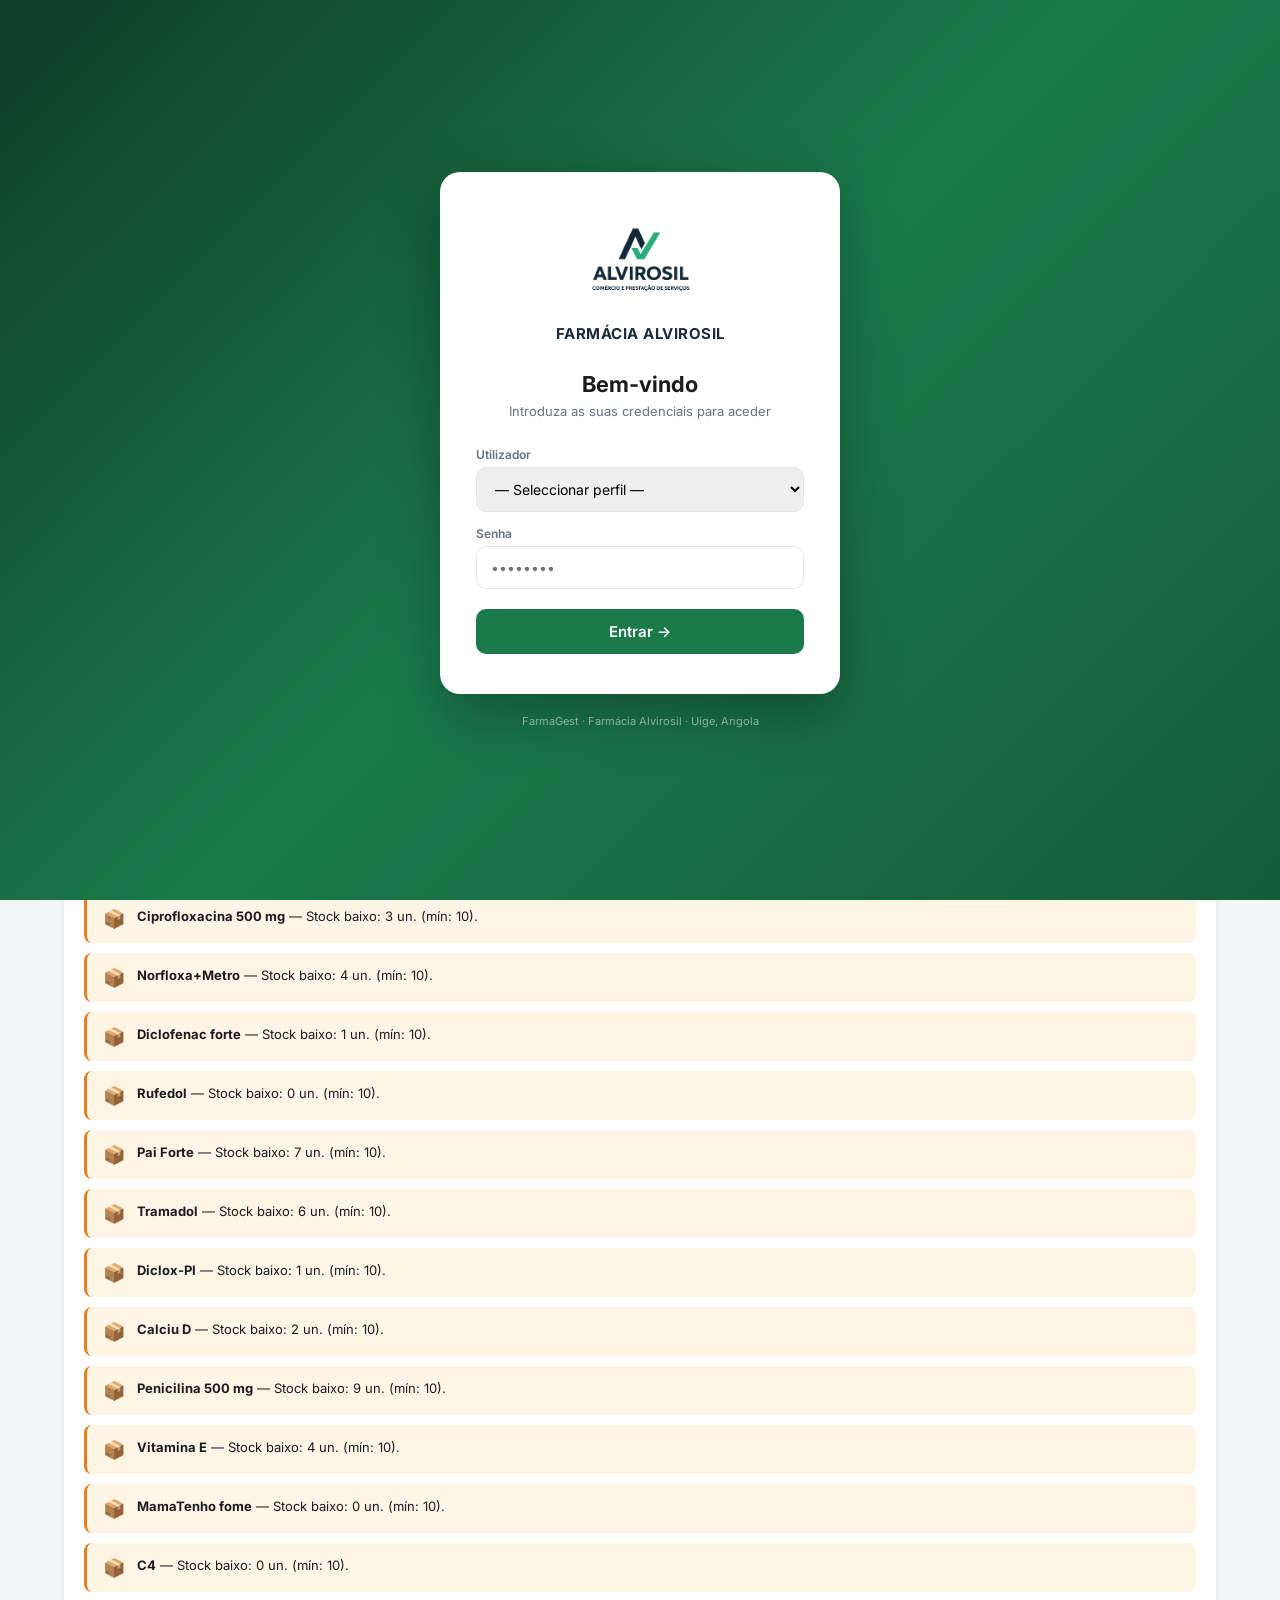
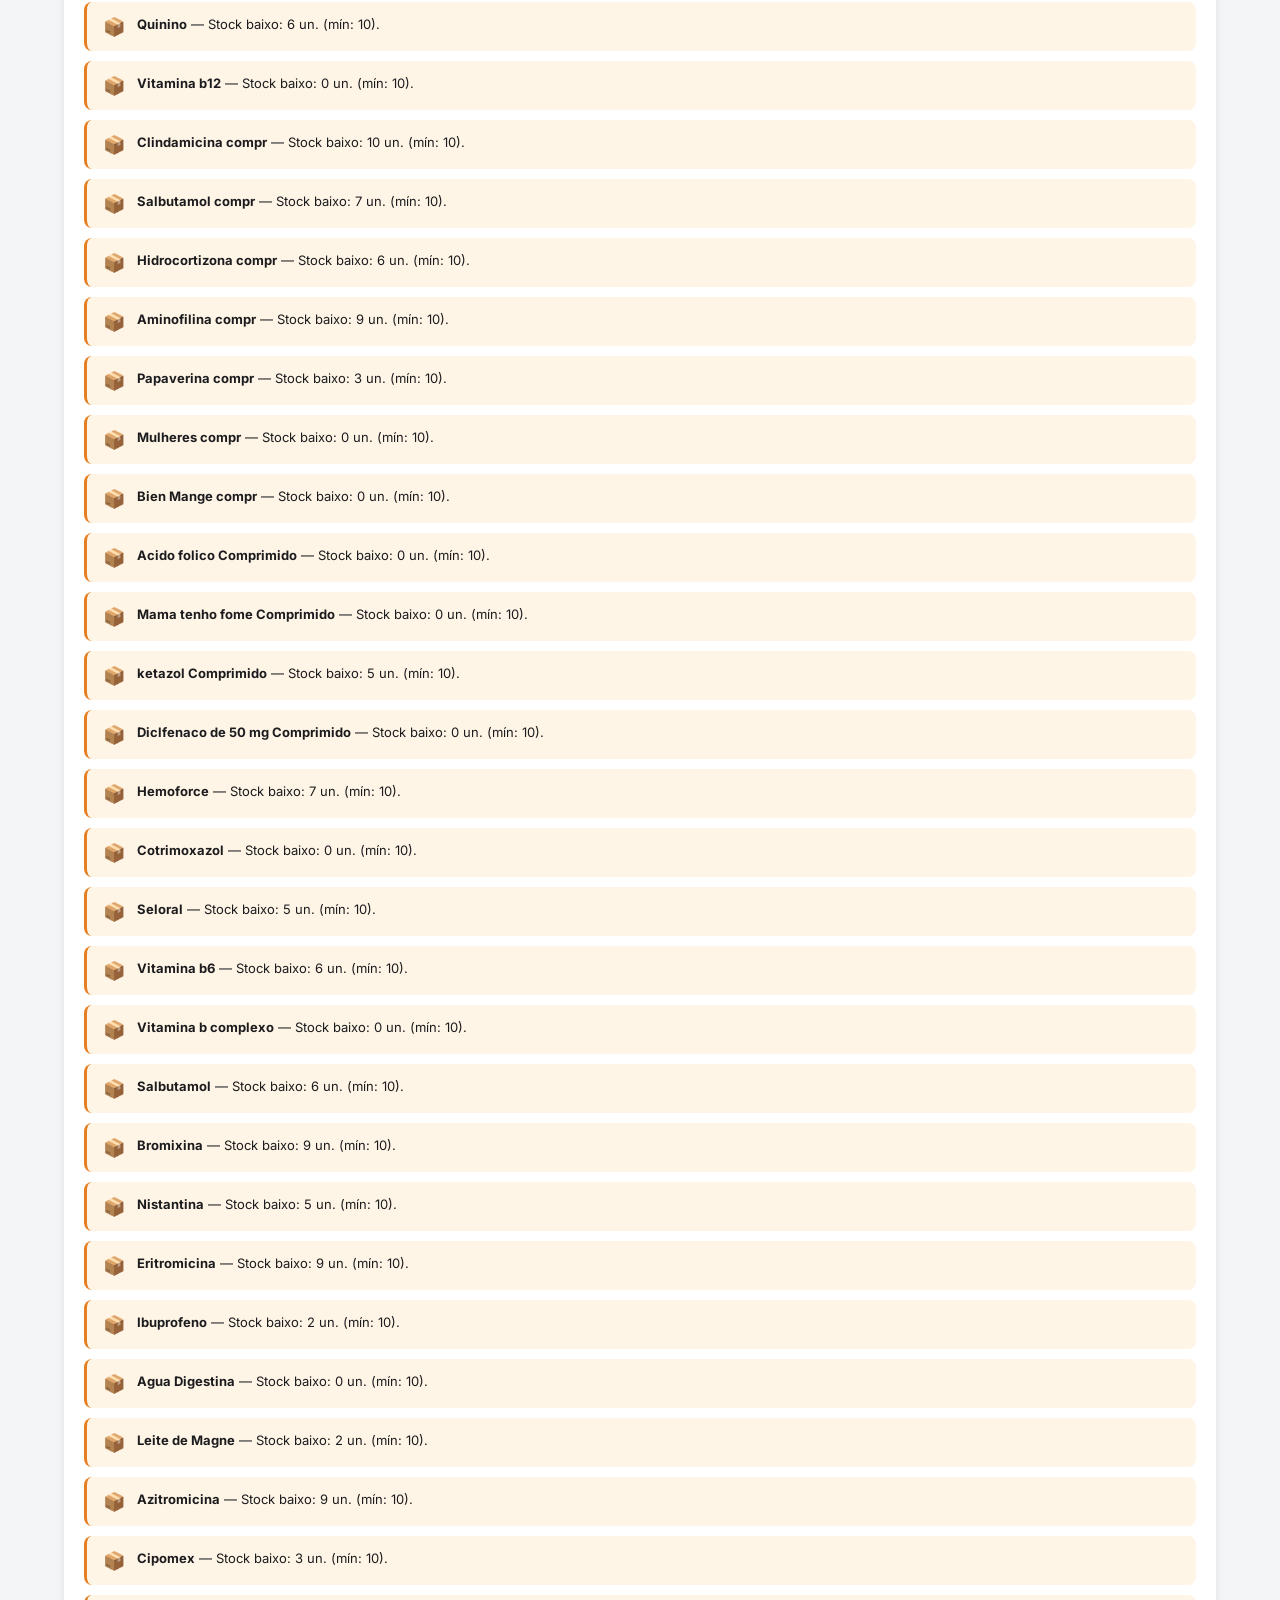
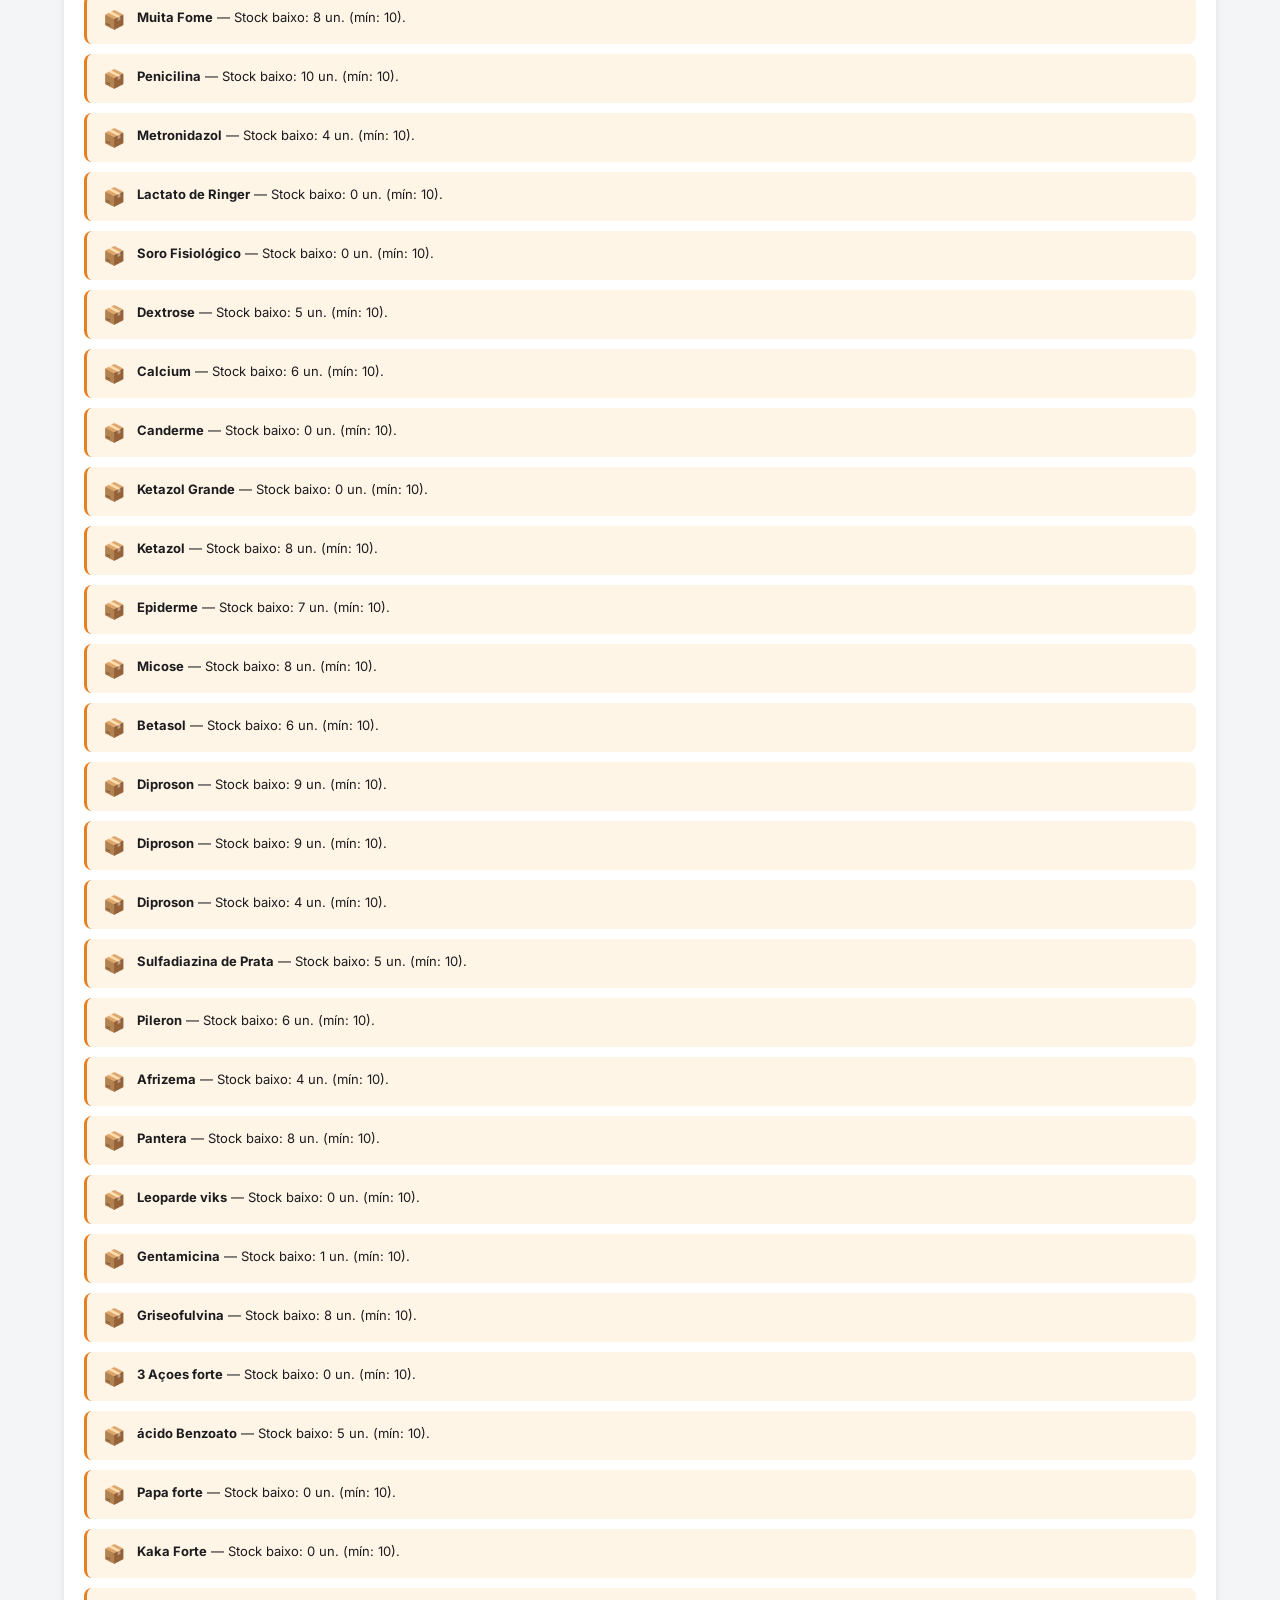
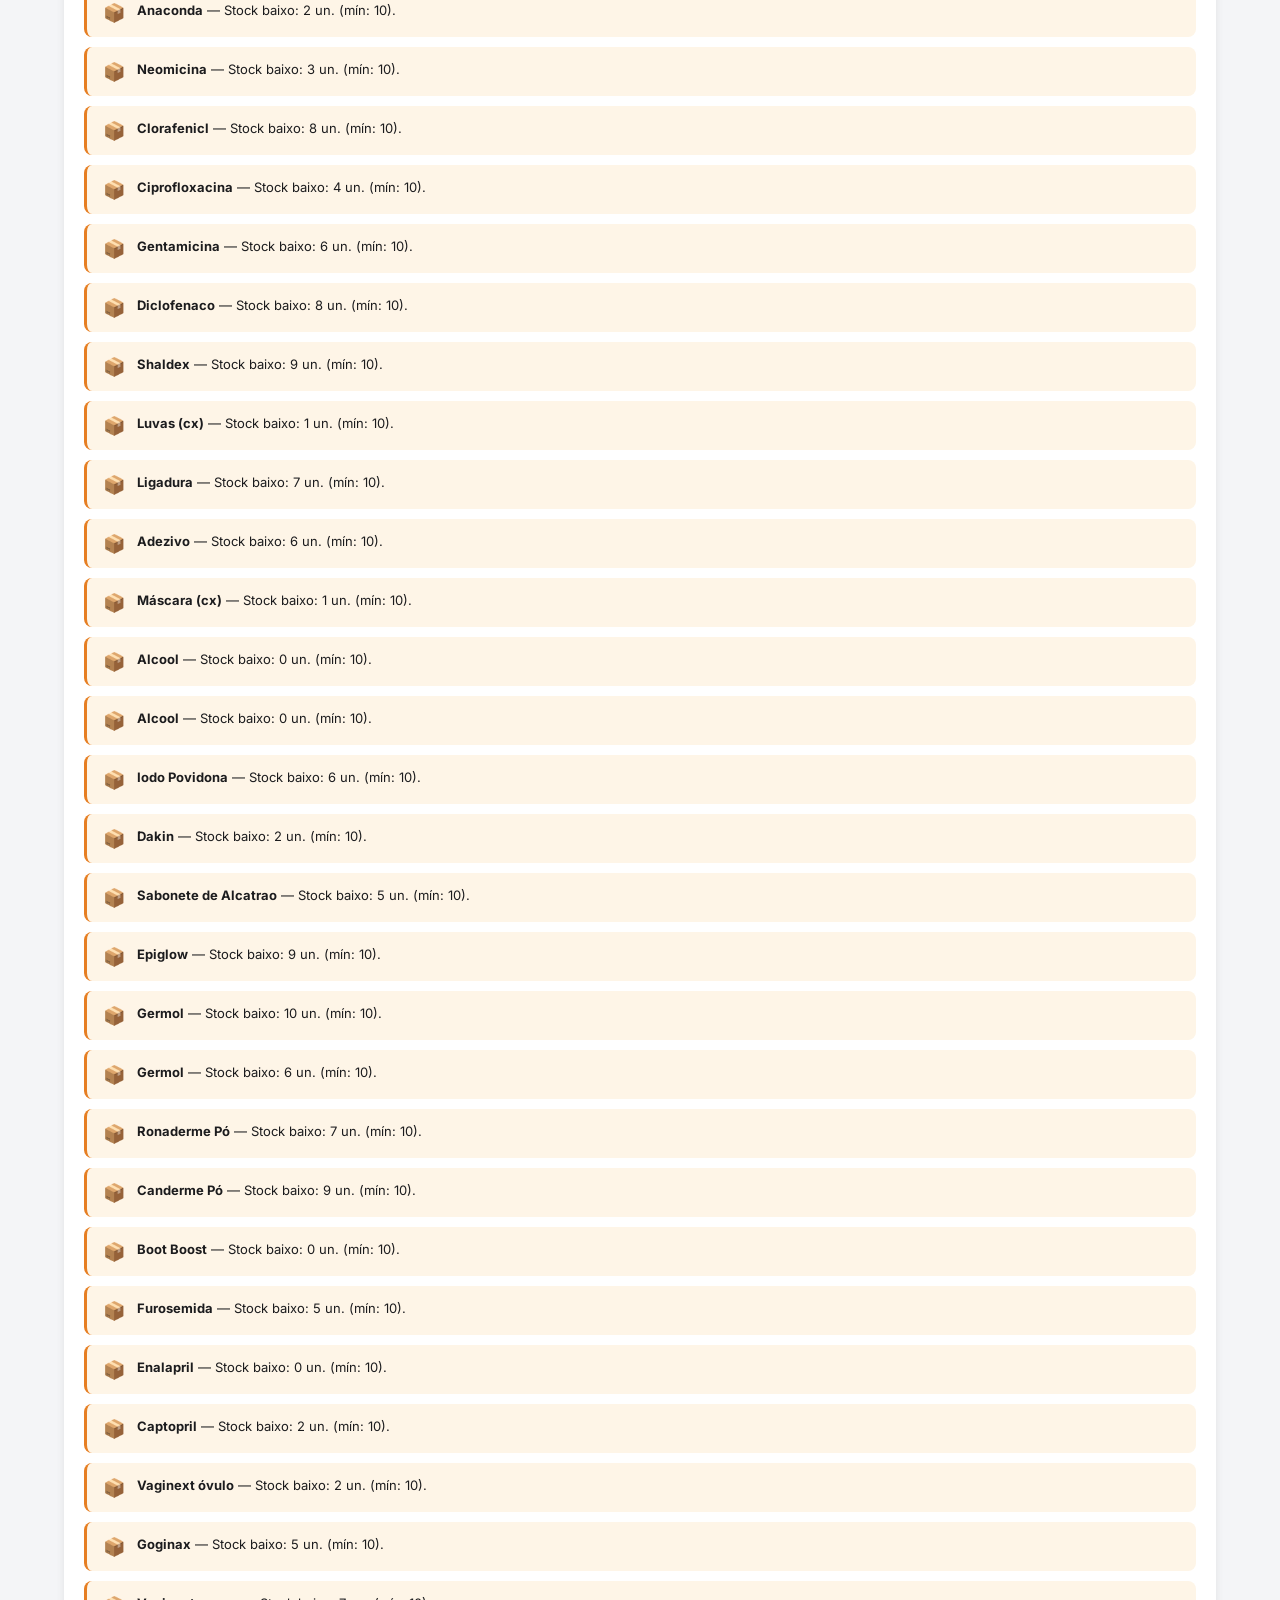
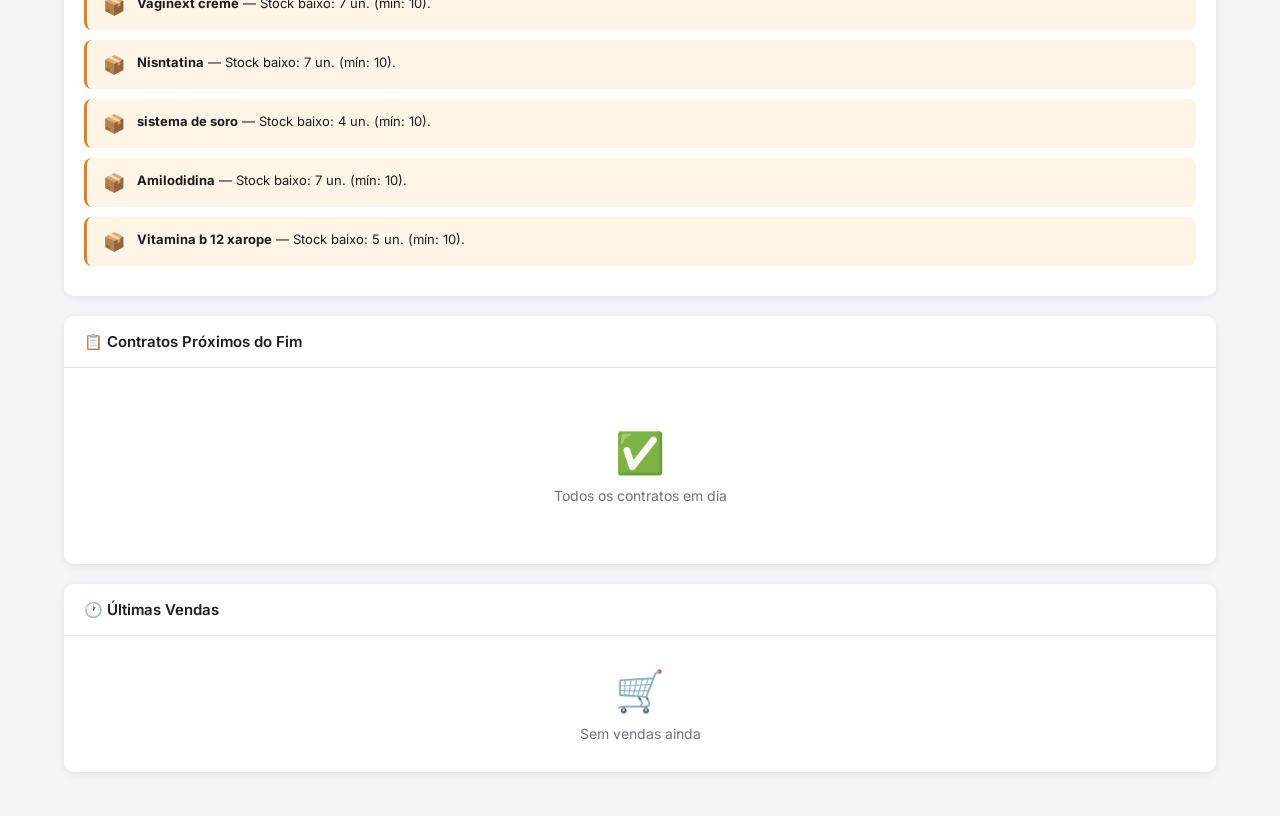
==== index.html @ b582afd2 "Rename index-38.html to index.html" ====
<!DOCTYPE html>
<html lang="pt">
<head>
<meta charset="UTF-8">
<meta name="viewport" content="width=device-width, initial-scale=1.0">
<script src="https://cdn.jsdelivr.net/npm/lucide@latest/dist/umd/lucide.min.js"></script>
<title>FarmaGest · Farmácia Alvirosil (Pré-carregado)</title>

<!-- PWA -->
<link rel="manifest" href="manifest.json">
<link rel="icon" href="icon-192.png">
<link rel="apple-touch-icon" href="icon-192.png">
<link rel="apple-touch-icon" sizes="192x192" href="icon-192.png">
<link rel="icon" href="[data-uri]" sizes="32x32" type="image/png">
<link rel="icon" href="icon-192.png" sizes="192x192" type="image/png">
<meta name="theme-color" content="#1A7A4A">
<meta name="mobile-web-app-capable" content="yes">
<meta name="apple-mobile-web-app-capable" content="yes">
<meta name="apple-mobile-web-app-status-bar-style" content="black-translucent">
<meta name="apple-mobile-web-app-title" content="FarmaGest">
<meta name="application-name" content="FarmaGest">
<meta name="description" content="Sistema de Gestão para Farmácia Alvirosil">
<style>
  @import url('https://fonts.googleapis.com/css2?family=Inter:wght@300;400;500;600;700&family=DM+Mono:wght@400;500&display=swap');
  :root {
    --verde: #1A7A4A; --verde-claro: #2EA86A; --verde-pale: #E8F5EE;
    --azul: #1B4F8A; --azul-pale: #E8F0FB;
    --vermelho: #C0392B; --vermelho-pale: #FDF0EE;
    --amarelo: #E67E22; --amarelo-pale: #FEF5E7;
    --cinza-escuro: #1C1C1E; --cinza: #6B7280; --cinza-claro: #F4F5F7;
    --branco: #FFFFFF; --borda: #E5E7EB;
    --sombra: 0 2px 8px rgba(0,0,0,0.08); --sombra-lg: 0 8px 24px rgba(0,0,0,0.12);
    --radius: 10px; --font: 'Inter', sans-serif; --mono: 'DM Mono', monospace;
  }
  * { box-sizing: border-box; margin: 0; padding: 0; }
  body { font-family: var(--font); background: var(--cinza-claro); color: var(--cinza-escuro); min-height: 100vh; display: flex; flex-direction: column; }

  /* LOGIN */
  #tela-login {
    position: fixed; inset: 0; background: linear-gradient(135deg, #0f3d26 0%, #1A7A4A 50%, #145c38 100%);
    display: flex; align-items: center; justify-content: center; z-index: 9999; flex-direction: column;
  }
  #tela-login.oculto { display: none; }
  .login-card {
    background: white; border-radius: 20px; padding: 40px 36px; width: 100%; max-width: 400px;
    box-shadow: 0 20px 60px rgba(0,0,0,0.3); text-align: center;
  }
  .login-logo { width: 160px; margin: 0 auto 8px; }
  .login-farmacia { font-size: 15px; font-weight: 700; color: #1C2B3A; letter-spacing: 0.5px; margin-bottom: 28px; }
  .login-titulo { font-size: 22px; font-weight: 700; color: var(--cinza-escuro); margin-bottom: 6px; }
  .login-sub { font-size: 13px; color: var(--cinza); margin-bottom: 28px; }
  .login-form { display: flex; flex-direction: column; gap: 14px; text-align: left; }
  .login-form label { font-size: 12px; font-weight: 600; color: var(--cinza); display: block; margin-bottom: 5px; }
  .login-form input, .login-form select {
    width: 100%; padding: 12px 14px; border: 1.5px solid var(--borda); border-radius: 10px;
    font-family: var(--font); font-size: 14px; outline: none; transition: border-color 0.15s;
  }
  .login-form input:focus, .login-form select:focus { border-color: var(--verde); box-shadow: 0 0 0 3px rgba(26,122,74,0.12); }
  .btn-login {
    width: 100%; padding: 13px; background: var(--verde); color: white; border: none;
    border-radius: 10px; font-size: 15px; font-weight: 600; cursor: pointer; margin-top: 6px;
    transition: background 0.15s; font-family: var(--font);
  }
  .btn-login:hover { background: var(--verde-claro); }
  .login-erro { background: var(--vermelho-pale); color: var(--vermelho); border-radius: 8px; padding: 10px 14px; font-size: 13px; font-weight: 500; display: none; }
  .login-erro.visivel { display: block; }
  .login-footer { margin-top: 20px; font-size: 11px; color: rgba(255,255,255,0.5); text-align: center; }

  /* HEADER */
  header { background: var(--verde); color: white; padding: 0 24px; height: 60px; display: flex; align-items: center; justify-content: space-between; position: sticky; top: 0; z-index: 100; box-shadow: var(--sombra); }
  .logo { display: flex; align-items: center; gap: 10px; font-weight: 700; font-size: 16px; letter-spacing: -0.3px; }
  .logo img { height: 34px; filter: brightness(0) invert(1); }
  .header-right { display: flex; align-items: center; gap: 14px; font-size: 13px; }
  .user-badge { background: rgba(255,255,255,0.18); padding: 4px 12px; border-radius: 20px; font-size: 12px; font-weight: 600; display: flex; align-items: center; gap: 6px; }
  .offline-badge { background: rgba(255,255,255,0.15); padding: 3px 10px; border-radius: 20px; font-size: 11px; font-weight: 500; }
  .btn-logout { background: rgba(255,255,255,0.15); border: none; color: white; padding: 5px 12px; border-radius: 8px; font-size: 12px; cursor: pointer; font-family: var(--font); transition: background 0.15s; }
  .btn-logout:hover { background: rgba(255,255,255,0.3); }

  /* NAV */
  nav { background: white; border-bottom: 1px solid var(--borda); padding: 0 24px; display: flex; gap: 4px; overflow-x: auto; }
  nav button { padding: 14px 18px; border: none; background: none; font-family: var(--font); font-size: 13px; font-weight: 500; color: var(--cinza); cursor: pointer; border-bottom: 2px solid transparent; white-space: nowrap; transition: all 0.15s; }
  nav button:hover { color: var(--verde); }
  nav button.active { color: var(--verde); border-bottom-color: var(--verde); }
  nav button:disabled { opacity: 0.3; cursor: not-allowed; pointer-events: none; }

  /* MAIN */
  main { flex: 1; padding: 24px; max-width: 1200px; width: 100%; margin: 0 auto; }
  .section { display: none; }
  .section.active { display: block; }

  /* BANNER DASHBOARD */
  .dash-banner {
    background: linear-gradient(135deg, #0f3d26 0%, #1A7A4A 55%, #145c38 100%);
    border-radius: 16px; padding: 28px 32px; margin-bottom: 24px; position: relative; overflow: hidden;
    display: flex; align-items: center; justify-content: space-between; gap: 24px;
    box-shadow: var(--sombra-lg);
    animation: fadeInUp 0.5s ease-out;
  }
  @keyframes pulsarSuave { 0%, 100% { transform: scale(1); opacity: 1; } 50% { transform: scale(1.08); opacity: 0.85; } }
  .dash-banner::before {
    content: ''; position: absolute; right: -40px; top: -40px; width: 220px; height: 220px;
    background: rgba(255,255,255,0.06); border-radius: 50%;
    animation: pulsarSuave 6s ease-in-out infinite;
  }
  .dash-banner::after {
    content: ''; position: absolute; right: 60px; bottom: -60px; width: 160px; height: 160px;
    background: rgba(255,255,255,0.05); border-radius: 50%;
    animation: pulsarSuave 6s ease-in-out infinite 1.5s;
  }
  .dash-banner-texto { color: white; z-index: 1; }
  .dash-banner-saudacao { font-size: 13px; opacity: 0.85; font-weight: 500; margin-bottom: 4px; animation: fadeInUp 0.5s ease-out 0.1s backwards; }
  .dash-banner-titulo { font-size: 24px; font-weight: 700; letter-spacing: -0.3px; margin-bottom: 6px; animation: fadeInUp 0.5s ease-out 0.2s backwards; }
  .dash-banner-sub { font-size: 13px; opacity: 0.8; animation: fadeInUp 0.5s ease-out 0.3s backwards; }
  .dash-banner-data { font-size: 12px; opacity: 0.7; margin-top: 8px; animation: fadeInUp 0.5s ease-out 0.4s backwards; }
  .dash-banner-logo { z-index: 1; flex-shrink: 0; animation: fadeInUp 0.5s ease-out 0.25s backwards; }
  .dash-banner-logo img { height: 64px; filter: brightness(0) invert(1); opacity: 0.95; }
  @media (max-width: 600px) {
    .dash-banner { flex-direction: column; align-items: flex-start; text-align: left; padding: 22px; }
    .dash-banner-logo img { height: 48px; }
  }

  /* CARDS */
  .cards-grid { display: grid; grid-template-columns: repeat(auto-fit, minmax(200px, 1fr)); gap: 16px; margin-bottom: 24px; }
  .card { background: white; border-radius: var(--radius); padding: 20px; box-shadow: var(--sombra); border-left: 4px solid transparent; }
  .card.verde { border-left-color: var(--verde); } .card.azul { border-left-color: var(--azul); }
  .card.vermelho { border-left-color: var(--vermelho); } .card.amarelo { border-left-color: var(--amarelo); }
  .card-label { font-size: 11px; font-weight: 600; color: var(--cinza); text-transform: uppercase; letter-spacing: 0.5px; margin-bottom: 6px; }
  .card-valor { font-size: 28px; font-weight: 700; font-family: var(--mono); color: var(--cinza-escuro); }
  .card-sub { font-size: 12px; color: var(--cinza); margin-top: 4px; }

  /* PAINEL */
  .painel { background: white; border-radius: var(--radius); box-shadow: var(--sombra); overflow: hidden; margin-bottom: 20px; }
  .painel-header { padding: 16px 20px; border-bottom: 1px solid var(--borda); display: flex; align-items: center; justify-content: space-between; }
  .painel-titulo { font-weight: 600; font-size: 15px; color: var(--cinza-escuro); }
  .painel-body { padding: 20px; }

  /* BANNERS DINÂMICOS */
  .banner { background: linear-gradient(135deg, var(--banner-cor-1) 0%, var(--banner-cor-2) 100%); color: white; border-radius: var(--radius); padding: 20px 24px; margin-bottom: 16px; display: flex; align-items: center; gap: 16px; box-shadow: 0 4px 12px rgba(0,0,0,0.15); animation: slideIn 0.4s ease-out; }
  @keyframes slideIn { from { opacity: 0; transform: translateY(-10px); } to { opacity: 1; transform: translateY(0); } }
  .banner-icon { font-size: 28px; min-width: 40px; text-align: center; }
  .banner-conteudo { flex: 1; }
  .banner-titulo { font-weight: 700; font-size: 15px; margin-bottom: 4px; }
  .banner-texto { font-size: 13px; opacity: 0.95; }
  .banner-fechar { background: rgba(255,255,255,0.2); border: none; color: white; width: 32px; height: 32px; border-radius: 6px; cursor: pointer; font-size: 18px; display: flex; align-items: center; justify-content: center; }
  .banner-fechar:hover { background: rgba(255,255,255,0.3); }
  .banner-verde { --banner-cor-1: #1A7A4A; --banner-cor-2: #2EA86A; }
  .banner-azul { --banner-cor-1: #0D47A1; --banner-cor-2: #1B5FA0; }
  .banner-vermelho { --banner-cor-1: #C0392B; --banner-cor-2: #E74C3C; }
  .banner-rosa { --banner-cor-1: #EC4899; --banner-cor-2: #F472B6; }
  .banner-ouro { --banner-cor-1: #F39C12; --banner-cor-2: #F1C40F; }
  .banner-roxo { --banner-cor-1: #7C3AED; --banner-cor-2: #A855F7; }

  /* TABELA */
  table { width: 100%; border-collapse: collapse; }
  th { text-align: left; font-size: 11px; font-weight: 600; color: var(--cinza); text-transform: uppercase; letter-spacing: 0.5px; padding: 10px 12px; border-bottom: 1px solid var(--borda); background: var(--cinza-claro); }
  td { padding: 12px; border-bottom: 1px solid var(--borda); font-size: 13px; vertical-align: middle; }
  tr:last-child td { border-bottom: none; }
  tr:hover td { background: var(--cinza-claro); }

  .badge { display: inline-block; padding: 3px 8px; border-radius: 20px; font-size: 11px; font-weight: 600; }
  .badge-ok { background: var(--verde-pale); color: var(--verde); }
  .badge-aviso { background: var(--amarelo-pale); color: var(--amarelo); }
  .badge-critico { background: var(--vermelho-pale); color: var(--vermelho); }

  /* BOTÕES */
  .btn { padding: 8px 16px; border-radius: 8px; border: none; font-family: var(--font); font-size: 13px; font-weight: 500; cursor: pointer; transition: all 0.15s; display: inline-flex; align-items: center; gap: 6px; }
  .btn-primary { background: var(--verde); color: white; } .btn-primary:hover { background: var(--verde-claro); }
  .btn-outline { background: white; color: var(--verde); border: 1px solid var(--verde); } .btn-outline:hover { background: var(--verde-pale); }
  .btn-danger { background: var(--vermelho); color: white; } .btn-danger:hover { background: #a93226; }
  .btn-success { background: #1A7A4A; color: white; } .btn-success:hover { background: #2EA86A; }
  .btn-warning { background: #E67E22; color: white; } .btn-warning:hover { background: #F39C12; }
  .btn-sm { padding: 4px 10px; font-size: 12px; }

  /* FORMS */
  .form-grid { display: grid; grid-template-columns: repeat(auto-fit, minmax(200px, 1fr)); gap: 14px; margin-bottom: 16px; }
  .form-group { display: flex; flex-direction: column; gap: 5px; }
  .form-group label { font-size: 12px; font-weight: 600; color: var(--cinza); }
  .form-group input, .form-group select { padding: 9px 12px; border: 1px solid var(--borda); border-radius: 8px; font-family: var(--font); font-size: 13px; color: var(--cinza-escuro); outline: none; transition: border-color 0.15s; }
  .form-group input:focus, .form-group select:focus { border-color: var(--verde); box-shadow: 0 0 0 3px rgba(26,122,74,0.1); }

  /* PDV */
  .pdv-layout { display: grid; grid-template-columns: minmax(0, 1fr) minmax(320px, 380px); gap: 20px; }
  .pdv-produtos { background: white; border-radius: var(--radius); box-shadow: var(--sombra); overflow: hidden; }
  .pdv-search { padding: 16px; border-bottom: 1px solid var(--borda); }
  .pdv-search input { width: 100%; padding: 10px 14px; border: 1px solid var(--borda); border-radius: 8px; font-family: var(--font); font-size: 14px; outline: none; }
  .pdv-search input:focus { border-color: var(--verde); }
  .pdv-lista { padding: 12px; max-height: 400px; overflow-y: auto; display: grid; grid-template-columns: repeat(auto-fill, minmax(150px, 1fr)); gap: 10px; }
  .pdv-item { border: 1px solid var(--borda); border-radius: 8px; padding: 12px; cursor: pointer; transition: all 0.15s; text-align: center; }
  .pdv-item:hover { border-color: var(--verde); background: var(--verde-pale); }
  .pdv-item-nome { font-size: 13px; font-weight: 500; margin-bottom: 4px; }
  .pdv-item-preco { font-size: 15px; font-weight: 700; color: var(--verde); font-family: var(--mono); }
  .pdv-item-stock { font-size: 11px; color: var(--cinza); }
  .pdv-caixa { background: white; border-radius: var(--radius); box-shadow: var(--sombra); display: flex; flex-direction: column; height: fit-content; position: sticky; top: 84px; }
  .pdv-caixa-header { padding: 16px; background: var(--verde); color: white; border-radius: var(--radius) var(--radius) 0 0; font-weight: 600; }
  .pdv-carrinho { padding: 12px; min-height: 200px; max-height: 280px; overflow-y: auto; }
  .cart-item { display: flex; align-items: center; justify-content: space-between; padding: 8px 0; border-bottom: 1px solid var(--borda); font-size: 13px; }
  .cart-item:last-child { border-bottom: none; }
  .cart-item-nome { flex: 1; }
  .cart-item-qty { display: flex; align-items: center; gap: 6px; margin: 0 8px; }
  .qty-btn { width: 22px; height: 22px; border-radius: 50%; border: 1px solid var(--borda); background: white; cursor: pointer; font-size: 14px; display: flex; align-items: center; justify-content: center; }
  .cart-item-total { font-weight: 600; font-family: var(--mono); color: var(--verde); }
  .pdv-total { padding: 16px; border-top: 2px solid var(--borda); }
  .total-linha { display: flex; justify-content: space-between; font-size: 13px; margin-bottom: 6px; color: var(--cinza); }
  .total-principal { display: flex; justify-content: space-between; font-size: 20px; font-weight: 700; color: var(--cinza-escuro); margin-top: 10px; padding-top: 10px; border-top: 1px solid var(--borda); font-family: var(--mono); }
  .pdv-acoes { padding: 12px 16px 16px; display: flex; flex-direction: column; gap: 8px; }

  /* ALERTAS */
  .alerta { display: flex; align-items: flex-start; gap: 12px; padding: 14px 16px; border-radius: 8px; margin-bottom: 10px; font-size: 13px; }
  .alerta-vermelho { background: var(--vermelho-pale); border-left: 3px solid var(--vermelho); }
  .alerta-amarelo { background: var(--amarelo-pale); border-left: 3px solid var(--amarelo); }
  .alerta-verde { background: var(--verde-pale); border-left: 3px solid var(--verde); }
  .alerta-icon { font-size: 18px; flex-shrink: 0; }

  /* RELATÓRIOS */
  .relatorio-grid { display: grid; grid-template-columns: 1fr 1fr; gap: 20px; }
  .grafico-bar { display: flex; flex-direction: column; gap: 10px; padding: 12px 0; }
  .bar-item { display: flex; align-items: center; gap: 10px; }
  .bar-label { font-size: 12px; color: var(--cinza); width: 120px; text-align: right; flex-shrink: 0; }
  .bar-track { flex: 1; background: var(--cinza-claro); border-radius: 4px; height: 22px; overflow: hidden; }
  .bar-fill { height: 100%; background: var(--verde); border-radius: 4px; transition: width 0.5s; display: flex; align-items: center; padding-left: 8px; }
  .bar-val { font-size: 11px; font-weight: 600; color: white; font-family: var(--mono); }

  /* MODAL */
  .modal-overlay { display: none; position: fixed; inset: 0; background: rgba(0,0,0,0.5); z-index: 200; align-items: center; justify-content: center; padding: 20px; }
  .modal-overlay.open { display: flex; }
  .modal { background: white; border-radius: 14px; width: 100%; max-width: 520px; box-shadow: var(--sombra-lg); }
  .modal-header { padding: 20px 24px 16px; border-bottom: 1px solid var(--borda); display: flex; align-items: center; justify-content: space-between; }
  .modal-titulo { font-weight: 700; font-size: 16px; }
  .modal-close { border: none; background: none; font-size: 20px; cursor: pointer; color: var(--cinza); }
  .modal-body { padding: 20px 24px; }
  .modal-footer { padding: 16px 24px; border-top: 1px solid var(--borda); display: flex; gap: 10px; justify-content: flex-end; }
  .vazio { text-align: center; padding: 40px; color: var(--cinza); font-size: 14px; }
  .vazio-icon { font-size: 40px; margin-bottom: 10px; }

  /* RECIBO */
  .recibo { font-family: var(--mono); font-size: 13px; background: var(--cinza-claro); border-radius: 8px; padding: 16px; white-space: pre-line; line-height: 1.8; }
  .section-titulo { font-size: 20px; font-weight: 700; margin-bottom: 20px; color: var(--cinza-escuro); }
  .search-bar { width: 100%; padding: 10px 14px; border: 1px solid var(--borda); border-radius: 8px; font-family: var(--font); font-size: 14px; outline: none; margin-bottom: 16px; }
  .search-bar:focus { border-color: var(--verde); }

  /* CONFIGURAÇÕES UTILIZADORES */
  .user-card { background: white; border-radius: var(--radius); padding: 18px 20px; box-shadow: var(--sombra); display: flex; align-items: center; justify-content: space-between; margin-bottom: 12px; }
  .user-card-info { display: flex; align-items: center; gap: 14px; }
  .user-avatar { width: 42px; height: 42px; border-radius: 50%; display: flex; align-items: center; justify-content: center; font-size: 18px; font-weight: 700; color: white; }
  .ua-gerente { background: #1A7A4A; }
  .ua-farmaceutico { background: #1B4F8A; }
  .ua-caixa { background: #E67E22; }
  .user-card-nome { font-weight: 600; font-size: 14px; }
  .user-card-role { font-size: 12px; color: var(--cinza); margin-top: 2px; }
  .acesso-bloqueado { background: var(--vermelho-pale); border: 1px solid var(--vermelho); border-radius: 12px; padding: 40px; text-align: center; color: var(--vermelho); }

  @media (max-width: 768px) {
    main { padding: 16px; }
    .pdv-layout { grid-template-columns: 1fr; }
    .relatorio-grid { grid-template-columns: 1fr; }
    .cards-grid { grid-template-columns: repeat(2, 1fr); }
    .header-right { gap: 8px; }
  }

  /* ============ MODERNIZAÇÃO UI/UX ============ */

  /* Animação de transição entre secções/abas (efeito SPA) */
  @keyframes fadeInUp { from { opacity: 0; transform: translateY(10px); } to { opacity: 1; transform: translateY(0); } }
  .section.active { animation: fadeInUp 0.28s ease-out; }
  .aba-pessoas[style*="block"] { animation: fadeInUp 0.28s ease-out; }

  /* Inputs e estados — design premium */
  .form-group input, .form-group select, .form-group textarea,
  .login-form input, .login-form select, .pdv-search input, .search-bar {
    border-radius: 10px;
  }
  .form-group input:focus, .form-group select:focus, .form-group textarea:focus,
  .login-form input:focus, .login-form select:focus, .pdv-search input:focus, .search-bar:focus {
    border-color: var(--verde);
    box-shadow: 0 0 0 4px var(--verde-pale);
  }

  /* Scrollbars discretas para listas compridas */
  .pdv-lista::-webkit-scrollbar, .pdv-carrinho::-webkit-scrollbar, .modal-body::-webkit-scrollbar,
  [id^="lista-"]::-webkit-scrollbar, #pedidos-list-container::-webkit-scrollbar { width: 6px; height: 6px; }
  .pdv-lista::-webkit-scrollbar-thumb, .pdv-carrinho::-webkit-scrollbar-thumb, .modal-body::-webkit-scrollbar-thumb,
  [id^="lista-"]::-webkit-scrollbar-thumb, #pedidos-list-container::-webkit-scrollbar-thumb { background: var(--cinza-claro); border-radius: 10px; }
  .pdv-lista::-webkit-scrollbar-thumb:hover, .pdv-carrinho::-webkit-scrollbar-thumb:hover, .modal-body::-webkit-scrollbar-thumb:hover,
  [id^="lista-"]::-webkit-scrollbar-thumb:hover, #pedidos-list-container::-webkit-scrollbar-thumb:hover { background: var(--verde-claro); }
  .pdv-lista, .pdv-carrinho, .modal-body, [id^="lista-"], #pedidos-list-container { scrollbar-width: thin; }

  /* Mini-gráfico de barra (usado nas Comissões) */
  .bar-trilho { background: var(--verde-pale); border-radius: 6px; height: 8px; overflow: hidden; }

  /* PDV e Dashboard fluidos em monitores largos/tablets */
  @media (min-width: 1400px) {
    main { max-width: 1480px; }
    .pdv-layout { grid-template-columns: minmax(0, 1fr) minmax(360px, 460px); }
  }

  /* ============ MODO ESCURO ============ */
  body.dark-mode {
    --verde: #2EA86A; --verde-claro: #3dba7a; --verde-pale: #0d2b1a;
    --azul: #4d8fd1; --azul-pale: #0d1e33;
    --vermelho: #e05c4f; --vermelho-pale: #2a1210;
    --amarelo: #f0a040; --amarelo-pale: #2a1e0a;
    --cinza-escuro: #e8e8ea; --cinza: #9ca3af; --cinza-claro: #1c1c22;
    --branco: #111113; --borda: #2d2d35; --sombra: 0 2px 8px rgba(0,0,0,0.4);
    --sombra-lg: 0 8px 24px rgba(0,0,0,0.5);
    background: #0f0f12;
    color: #e8e8ea;
  }
  body.dark-mode nav { background: #18181f; border-bottom-color: #2d2d35; }
  body.dark-mode nav button { color: #9ca3af; }
  body.dark-mode nav button.active { color: #2EA86A; border-bottom-color: #2EA86A; }
  body.dark-mode .card,
  body.dark-mode .painel,
  body.dark-mode .user-card,
  body.dark-mode .modal { background: #18181f; }
  body.dark-mode th { background: #111115; color: #9ca3af; }
  body.dark-mode td { color: #e8e8ea; }
  body.dark-mode tr:hover td { background: #1c1c26; }
  body.dark-mode .form-group input,
  body.dark-mode .form-group select,
  body.dark-mode .form-group textarea,
  body.dark-mode .login-form input,
  body.dark-mode .login-form select,
  body.dark-mode .pdv-search input,
  body.dark-mode .search-bar,
  body.dark-mode input[type="date"],
  body.dark-mode input[type="time"],
  body.dark-mode input[type="text"],
  body.dark-mode input[type="number"],
  body.dark-mode input[type="email"],
  body.dark-mode input[type="password"],
  body.dark-mode select,
  body.dark-mode textarea { background: #111115; border-color: #2d2d35; color: #e8e8ea; }
  body.dark-mode .btn-outline { background: #18181f; color: var(--verde); border-color: var(--verde); }
  body.dark-mode .btn-outline:hover { background: var(--verde-pale); }
  body.dark-mode .pdv-item { border-color: #2d2d35; }
  body.dark-mode .pdv-item:hover { background: var(--verde-pale); border-color: var(--verde); }
  body.dark-mode .modal-overlay { background: rgba(0,0,0,0.75); }
  body.dark-mode .login-card { background: #18181f; }
  body.dark-mode .login-titulo { color: #e8e8ea; }
  body.dark-mode .dash-banner { box-shadow: 0 8px 24px rgba(0,0,0,0.4); }
  body.dark-mode .alerta-vermelho { background: #2a1210; border-left-color: var(--vermelho); }
  body.dark-mode .alerta-amarelo { background: #2a1e0a; border-left-color: var(--amarelo); }
  body.dark-mode .alerta-verde { background: #0d2b1a; border-left-color: var(--verde); }
  body.dark-mode .recibo { background: #111115; }
  body.dark-mode .pdv-caixa { background: #18181f; }
  body.dark-mode .pdv-produtos { background: #18181f; }
  body.dark-mode header { background: #0a2919; }

  .btn-dark-mode {
    background: rgba(255,255,255,0.15); border: none; color: white;
    padding: 5px 10px; border-radius: 8px; font-size: 14px;
    cursor: pointer; transition: background 0.15s; line-height: 1;
  }
  .btn-dark-mode:hover { background: rgba(255,255,255,0.3); }
</style>
</head>
<body>

<!-- TELA DE LOGIN -->
<div id="tela-login">
  <div class="login-card">
    <img class="login-logo" src="logo-alvirosil.png" alt="Alvirosil">
    <div class="login-farmacia">FARMÁCIA ALVIROSIL</div>
    <div class="login-titulo">Bem-vindo</div>
    <div class="login-sub">Introduza as suas credenciais para aceder</div>
    <div class="login-form">
      <div>
        <label>Utilizador</label>
        <select id="login-user">
          <option value="">— Seleccionar perfil —</option>
          <option value="gerente">👤 Gerente</option>
          <option value="gerente_admin">📋 Gerente Administrativo</option>
          <option value="farmaceutico">💊 Farmacêutico</option>
          <option value="caixa">🛒 Caixa</option>
        </select>
      </div>
      <div>
        <label>Senha</label>
        <input type="password" id="login-senha" placeholder="••••••••" onkeydown="if(event.key==='Enter')fazerLogin()">
      </div>
      <div class="login-erro" id="login-erro">Utilizador ou senha incorrectos.</div>
      <button class="btn-login" onclick="fazerLogin()">Entrar →</button>
    </div>
  </div>
  <div class="login-footer">FarmaGest · Farmácia Alvirosil · Uíge, Angola</div>
</div>

<!-- APP PRINCIPAL -->
<header>
  <div class="logo">
    <img src="logo-alvirosil.png" alt="Alvirosil">
    Farmácia Alvirosil
  </div>
  <div class="header-right">
    <span id="data-atual" style="font-size:12px;opacity:0.85"></span>
    <span id="relogio-atual" style="font-size:12px;opacity:0.85;margin-left:8px"></span>
    <span class="offline-badge" id="cloud-badge">☁️ A verificar...</span>
    <button class="btn-dark-mode" id="btn-dark-mode" onclick="toggleModoEscuro()" title="Alternar Modo Escuro">🌙</button>
    <span class="user-badge" id="user-badge">👤 —</span>
    <button class="btn-logout" onclick="fazerLogout()">Sair</button>
  </div>
</header>

<nav id="nav-principal">
  <button class="active" onclick="navegar('dashboard', this)">📊 Painel</button>
  <button id="nav-stock" onclick="navegar('stock', this)">📦 Stock</button>
  <button id="nav-validades" onclick="navegar('validades', this)">📅 Validades</button>
  <button onclick="navegar('pdv', this)">🛒 Caixa / PDV</button>
  <button onclick="navegar('vendas', this)">📋 Vendas</button>
  <button onclick="navegar('despesas', this)">💸 Despesas</button>
  <button id="nav-receber" onclick="navegar('receber', this)">💳 Contas a Receber</button>
  <button id="nav-pagar" onclick="navegar('pagar', this)">🧾 Contas a Pagar</button>
  <button id="nav-fornecedores" onclick="navegar('fornecedores', this)">🚚 Fornecedores</button>
  <button id="nav-relatorios" onclick="navegar('relatorios', this)">📈 Relatórios</button>
  <button id="nav-config" onclick="navegar('config', this)">⚙️ Configurações</button>
  <button id="nav-funcionarios" onclick="navegar('funcionarios', this)">🧑‍💼 Funcionários</button>
  <button id="nav-pessoas" onclick="navegar('pessoas', this)">👥 Gestão de Pessoas</button>
  <button onclick="document.getElementById('modal-sobre').classList.add('open')" style="margin-left:auto">ℹ️ Sobre</button>
</nav>

<main>

  <!-- DASHBOARD -->
  <section class="section active" id="sec-dashboard">
    <div class="dash-banner">
      <div class="dash-banner-texto">
        <div class="dash-banner-saudacao" id="dash-saudacao">Bem-vindo</div>
        <div class="dash-banner-titulo">Farmácia Alvirosil</div>
        <div class="dash-banner-sub">Uíge, Angola · Painel de Gestão</div>
        <div class="dash-banner-data" id="dash-data"></div>
      </div>
      <div class="dash-banner-logo"><img src="logo-alvirosil.png" alt="Alvirosil"></div>
    </div>
    <!-- ALERTA DE STOCK CRÍTICO -->
    <div class="painel" id="dash-stock-critico-card" style="display:none;border:2px solid var(--vermelho);margin-bottom:16px">
      <div class="painel-body" style="display:flex;justify-content:space-between;align-items:center;flex-wrap:wrap;gap:10px">
        <div>
          <strong style="color:var(--vermelho)">⚠️ Stock Crítico:</strong> <span id="dash-stock-critico-qtd"></span>
          <div style="font-size:12px;color:var(--cinza)" id="dash-stock-critico-lista"></div>
        </div>
        <button class="btn btn-primary btn-sm" onclick="enviarAlertaWhatsAppManual()">📲 Enviar Alerta WhatsApp</button>
      </div>
    </div>

    <!-- BANNERS DINÂMICOS -->
    <div id="banners-container" style="margin-bottom:20px"></div>
    <div class="section-titulo">Painel Geral</div>
    <div class="cards-grid">
      <div class="card verde"><div class="card-label">Produtos em Stock</div><div class="card-valor" id="stat-produtos">0</div><div class="card-sub">itens cadastrados</div></div>
      <div class="card azul"><div class="card-label">Vendas Hoje</div><div class="card-valor" id="stat-vendas-hoje">0</div><div class="card-sub" id="stat-valor-hoje">Kz 0,00</div></div>
      <div class="card amarelo"><div class="card-label">A Vencer (30 dias)</div><div class="card-valor" id="stat-vencer">0</div><div class="card-sub">produtos em risco</div></div>
      <div class="card vermelho"><div class="card-label">Stock Crítico</div><div class="card-valor" id="stat-critico">0</div><div class="card-sub">abaixo do mínimo</div></div>
    </div>
    <div class="painel"><div class="painel-header"><span class="painel-titulo">⚠️ Alertas</span></div><div class="painel-body" id="alertas-container"><div class="vazio"><div class="vazio-icon">✅</div>Sem alertas activos</div></div></div>
    
    <!-- WIDGET CONTRATOS PRÓXIMOS DO FIM -->
    <div class="painel"><div class="painel-header"><span class="painel-titulo">📋 Contratos Próximos do Fim</span></div><div class="painel-body" id="contratos-container"><div class="vazio"><div class="vazio-icon">✅</div>Todos os contratos em dia</div></div></div>
    
    <div class="painel"><div class="painel-header"><span class="painel-titulo">🕐 Últimas Vendas</span></div><div class="painel-body" style="padding:0" id="ultimas-vendas-container"><div class="vazio" style="padding:30px"><div class="vazio-icon">🛒</div>Sem vendas ainda</div></div></div>
  </section>

  <!-- STOCK -->
  <section class="section" id="sec-stock">
    <div style="display:flex;align-items:center;justify-content:space-between;margin-bottom:20px">
      <div class="section-titulo" style="margin:0">Gestão de Stock</div>
      <div style="display:flex;gap:10px">
        <button class="btn btn-outline" id="btn-pedir-produto" onclick="abrirModalPedido()" style="display:none">📦 Pedir Produto</button>
        <button class="btn btn-primary" id="btn-novo-produto" onclick="abrirModalProduto()">+ Novo Produto</button>
        <button class="btn btn-warning" id="btn-gerenciar-pedidos" onclick="abrirModalPedidos()" style="display:none">⚙️ Aprovações Pendentes</button>
      </div>
    </div>
    <div style="display:flex;gap:10px;align-items:center;margin-bottom:14px">
      <input type="text" class="search-bar" style="margin:0;flex:1" placeholder="🔍 Pesquisar produto..." oninput="filtrarStock(this.value)">
      <select id="filtro-dono-stock" style="padding:10px 12px;border-radius:9px;border:1px solid var(--borda)" onchange="filtrarDonoStock(this.value)">
        <option value="">Todos os produtos</option>
        <option value="farmacia">Só Farmácia</option>
        <option value="gestao">Só Gestão</option>
      </select>
    </div>
    <div class="painel"><div class="painel-body" style="padding:0;overflow-x:auto;"><table><thead><tr><th>Produto</th><th>Categoria</th><th>Quantidade</th><th>Mín.</th><th>Preço Compra</th><th>Preço Venda</th><th>Validade</th><th>Estado</th><th>Acções</th></tr></thead><tbody id="tabela-stock"></tbody></table></div></div>
  </section>

  <!-- VALIDADES -->
  <section class="section" id="sec-validades">
    <div class="section-titulo">Controlo de Validades</div>
    <div class="cards-grid">
      <div class="card vermelho"><div class="card-label">Vencidos</div><div class="card-valor" id="v-vencidos">0</div><div class="card-sub">retirar imediatamente</div></div>
      <div class="card amarelo"><div class="card-label">Vencem em 30 dias</div><div class="card-valor" id="v-30">0</div><div class="card-sub">atenção urgente</div></div>
      <div class="card azul"><div class="card-label">Vencem em 90 dias</div><div class="card-valor" id="v-90">0</div><div class="card-sub">monitorar</div></div>
      <div class="card verde"><div class="card-label">Stock Seguro</div><div class="card-valor" id="v-ok">0</div><div class="card-sub">dentro do prazo</div></div>
    </div>
    <div class="painel"><div class="painel-header"><span class="painel-titulo">Lista por Validade</span></div><div class="painel-body" style="padding:0;overflow-x:auto;"><table><thead><tr><th>Produto</th><th>Quantidade</th><th>Data de Validade</th><th>Dias Restantes</th><th>Estado</th></tr></thead><tbody id="tabela-validades"></tbody></table></div></div>
  </section>

  <!-- PDV -->
  <section class="section" id="sec-pdv">
    <div class="section-titulo">Caixa / Ponto de Venda</div>
    <div class="pdv-layout">
      <div class="pdv-produtos">
        <div class="pdv-search" style="display:flex;gap:8px">
          <input type="text" placeholder="🔍 Pesquisar produto..." oninput="filtrarPDV(this.value)" style="flex:1">
          <input type="text" id="pdv-barcode" placeholder="📷 Código de barras (leitor)" style="flex:1" onkeydown="if(event.key==='Enter'){pdvBarcodeEnter();}">
          <button class="btn btn-outline btn-sm" onclick="abrirScannerCamera()" title="Ler código de barras com a câmara">📷</button>
          <button class="btn btn-outline btn-sm" onclick="abrirModalDigitalizarCaderno()" title="Digitalizar página do caderno de vendas">📓 Digitalizar Caderno</button>
        </div>
        <div class="pdv-lista" id="pdv-lista"></div>
      </div>
      <div class="pdv-caixa">
        <div class="pdv-caixa-header">🛒 Carrinho de Venda</div>
        <div class="pdv-carrinho" id="pdv-carrinho"><div class="vazio"><div class="vazio-icon">🛒</div>Adiciona produtos ao carrinho</div></div>
        <div class="pdv-total">
          <div class="total-linha"><span>Subtotal</span><span id="pdv-subtotal">Kz 0,00</span></div>
          <div class="total-principal"><span>TOTAL</span><span id="pdv-total">Kz 0,00</span></div>
        </div>
        <div class="pdv-acoes">
          <div class="form-group"><label>Data da Venda</label><input type="date" id="pdv-data-venda"><div style="font-size:11px;color:var(--cinza);margin-top:2px">Só altera se estiveres a lançar uma venda atrasada de outro dia.</div></div>
          <div class="form-group"><label>Cliente (opcional)</label><input type="text" id="pdv-cliente" placeholder="Nome do cliente"></div>
          <div class="form-group"><label>NIF do Cliente (opcional)</label><input type="text" id="pdv-cliente-nif" placeholder="Ex: 5417123456 (deixe vazio p/ Consumidor Final)"></div>
          <div class="form-group"><label>Forma de Pagamento</label><select id="pdv-pagamento"><option>Dinheiro</option><option>Transferência</option><option>Multicaixa</option><option>Crédito</option></select></div>
          <button class="btn btn-primary" style="width:100%;justify-content:center;padding:12px" onclick="finalizarVenda()">✅ Finalizar Venda</button>
          <button class="btn btn-outline" style="width:100%;justify-content:center" onclick="limparCarrinho()">🗑️ Limpar</button>
        </div>
      </div>
    </div>
  </section>

  <!-- VENDAS -->
  <section class="section" id="sec-vendas">
    <div class="section-titulo">Histórico de Vendas</div>
    <div class="painel"><div class="painel-body" style="padding:0;overflow-x:auto;"><table><thead><tr><th>#</th><th>Data / Hora</th><th>Cliente</th><th>Itens</th><th>Pagamento</th><th>Total</th><th>Acção</th></tr></thead><tbody id="tabela-vendas"></tbody></table></div></div>
  </section>

  <!-- DESPESAS -->
  <section class="section" id="sec-despesas">
    <div class="section-titulo">Despesas Diárias</div>
    <div class="cards-grid" style="margin-bottom:24px">
      <div class="card vermelho"><div class="card-label">Despesas Hoje</div><div class="card-valor" id="desp-hoje" style="font-size:20px">Kz 0</div><div class="card-sub" id="desp-hoje-sub">0 registo(s)</div></div>
      <div class="card amarelo"><div class="card-label">Despesas este Mês</div><div class="card-valor" id="desp-mes" style="font-size:20px">Kz 0</div><div class="card-sub" id="desp-mes-sub">0 registo(s)</div></div>
      <div class="card azul"><div class="card-label">Receita do Mês</div><div class="card-valor" id="desp-receita-mes" style="font-size:20px">Kz 0</div><div class="card-sub">vendas do mês</div></div>
      <div class="card verde"><div class="card-label">Lucro Líquido do Mês</div><div class="card-valor" id="desp-lucro-mes" style="font-size:20px">Kz 0</div><div class="card-sub">receita − despesas</div></div>
    </div>

    <div class="painel" style="margin-bottom:24px">
      <div class="painel-header"><span class="painel-titulo">💸 Nova Despesa</span></div>
      <div class="painel-body">
        <div style="display:grid;grid-template-columns:repeat(auto-fit,minmax(160px,1fr));gap:14px">
          <div class="form-group" style="margin:0"><label>Data</label><input type="date" id="desp-data"></div>
          <div class="form-group" style="margin:0"><label>Categoria</label>
            <select id="desp-categoria">
              <option>Renda</option><option>Energia</option><option>Água</option>
              <option>Salários</option><option>Fornecedor</option><option>Manutenção</option><option>Transporte</option>
              <option>Impostos</option><option>Limpeza</option><option>Internet/Telefone</option><option>Outro</option>
            </select>
          </div>
          <div class="form-group" style="margin:0;grid-column:span 2"><label>Descrição</label><input type="text" id="desp-descricao" placeholder="Ex: Pagamento de energia de Junho"></div>
          <div class="form-group" style="margin:0"><label>Valor (Kz)</label><input type="number" min="0" step="0.01" id="desp-valor" placeholder="0,00"></div>
        </div>
        <button class="btn btn-primary" style="margin-top:14px" onclick="adicionarDespesa()">+ Adicionar Despesa</button>
      </div>
    </div>

    <div class="painel">
      <div class="painel-header"><span class="painel-titulo">📋 Despesas Registadas</span></div>
      <div class="painel-body" style="display:flex;flex-direction:column;gap:12px">
        <div style="display:flex;gap:10px;flex-wrap:wrap;align-items:center">
          <input type="month" id="desp-filtro-mes" onchange="renderDespesas()" style="padding:8px 12px;border:1px solid var(--borda);border-radius:8px">
          <input type="text" id="desp-filtro-texto" placeholder="🔍 Filtrar por categoria ou descrição..." oninput="renderDespesas()" style="flex:1;min-width:200px;padding:8px 12px;border:1px solid var(--borda);border-radius:8px;font-size:13px">
          <button class="btn btn-outline" onclick="exportarDespesasCSV()">⬇️ CSV / Excel</button>
          <button class="btn btn-outline" onclick="exportarDespesasPDF()">📄 Exportar PDF</button>
        </div>
        <div style="overflow-x:auto">
          <table><thead><tr><th>Data</th><th>Categoria</th><th>Descrição</th><th style="text-align:right">Valor</th><th>Ações</th></tr></thead><tbody id="tabela-despesas"></tbody></table>
        </div>
      </div>
    </div>
  </section>

  <!-- CONTAS A RECEBER (FIADO) -->
  <section class="section" id="sec-receber">
    <div class="section-titulo">💳 Contas a Receber (Fiado)</div>
    <div class="cards-grid" style="margin-bottom:24px">
      <div class="card vermelho"><div class="card-label">Em Aberto</div><div class="card-valor" id="receber-total-aberto" style="font-size:20px">Kz 0</div><div class="card-sub" id="receber-total-aberto-sub">0 venda(s)</div></div>
      <div class="card amarelo"><div class="card-label">Clientes com Fiado</div><div class="card-valor" id="receber-clientes">0</div><div class="card-sub">devedores distintos</div></div>
      <div class="card azul"><div class="card-label">Mais Antigo em Aberto</div><div class="card-valor" id="receber-mais-antigo" style="font-size:20px">—</div><div class="card-sub">dias desde a venda</div></div>
      <div class="card verde"><div class="card-label">Recebido este Mês</div><div class="card-valor" id="receber-recebido-mes" style="font-size:20px">Kz 0</div><div class="card-sub">pagamentos de fiado</div></div>
    </div>
    <div class="painel">
      <div class="painel-header"><span class="painel-titulo">📋 Fiados</span></div>
      <div class="painel-body" style="display:flex;flex-direction:column;gap:12px">
        <div style="display:flex;gap:10px;flex-wrap:wrap;align-items:center">
          <input type="text" id="receber-filtro-texto" placeholder="🔍 Filtrar por cliente..." oninput="renderContasReceber()" style="flex:1;min-width:200px;padding:8px 12px;border:1px solid var(--borda);border-radius:8px;font-size:13px">
          <label style="display:flex;align-items:center;gap:6px;font-size:12.5px;color:var(--cinza)"><input type="checkbox" id="receber-mostrar-quitados" onchange="renderContasReceber()"> Mostrar já quitados</label>
          <button class="btn btn-outline" onclick="exportarContasReceberCSV()">⬇️ CSV / Excel</button>
        </div>
        <div style="overflow-x:auto">
          <table><thead><tr><th>Cliente</th><th>Venda</th><th>Data</th><th style="text-align:right">Total</th><th style="text-align:right">Pago</th><th style="text-align:right">Saldo</th><th>Dias</th><th>Estado</th><th>Ações</th></tr></thead><tbody id="tabela-receber"></tbody></table>
        </div>
      </div>
    </div>
  </section>

  <!-- CONTAS A PAGAR (FORNECEDORES) -->
  <section class="section" id="sec-pagar">
    <div class="section-titulo">🧾 Contas a Pagar (Fornecedores)</div>
    <div class="cards-grid" style="margin-bottom:24px">
      <div class="card vermelho"><div class="card-label">Em Aberto</div><div class="card-valor" id="pagar-total-aberto" style="font-size:20px">Kz 0</div><div class="card-sub" id="pagar-total-aberto-sub">0 conta(s)</div></div>
      <div class="card amarelo"><div class="card-label">Vencidas</div><div class="card-valor" id="pagar-vencidas" style="font-size:20px">Kz 0</div><div class="card-sub" id="pagar-vencidas-sub">0 conta(s)</div></div>
      <div class="card azul"><div class="card-label">A Vencer em 7 dias</div><div class="card-valor" id="pagar-a-vencer" style="font-size:20px">Kz 0</div><div class="card-sub" id="pagar-a-vencer-sub">0 conta(s)</div></div>
      <div class="card verde"><div class="card-label">Pago este Mês</div><div class="card-valor" id="pagar-pago-mes" style="font-size:20px">Kz 0</div><div class="card-sub">a fornecedores</div></div>
    </div>

    <div class="painel" style="margin-bottom:24px">
      <div class="painel-header"><span class="painel-titulo">➕ Nova Conta a Pagar</span></div>
      <div class="painel-body">
        <div style="display:grid;grid-template-columns:repeat(auto-fit,minmax(160px,1fr));gap:14px">
          <div class="form-group" style="margin:0"><label>Fornecedor</label><input type="text" id="pagar-fornecedor" placeholder="Nome do fornecedor"></div>
          <div class="form-group" style="margin:0;grid-column:span 2"><label>Descrição</label><input type="text" id="pagar-descricao" placeholder="Ex: Fatura nº 123 — encomenda de antibióticos"></div>
          <div class="form-group" style="margin:0"><label>Valor Total (Kz)</label><input type="number" min="0" step="0.01" id="pagar-valor" placeholder="0,00"></div>
          <div class="form-group" style="margin:0"><label>Data de Emissão</label><input type="date" id="pagar-data-emissao"></div>
          <div class="form-group" style="margin:0"><label>Data de Vencimento</label><input type="date" id="pagar-data-vencimento"></div>
        </div>
        <button class="btn btn-primary" style="margin-top:14px" onclick="adicionarContaPagar()">+ Adicionar Conta a Pagar</button>
      </div>
    </div>

    <div class="painel">
      <div class="painel-header"><span class="painel-titulo">📋 Contas a Pagar Registadas</span></div>
      <div class="painel-body" style="display:flex;flex-direction:column;gap:12px">
        <div style="display:flex;gap:10px;flex-wrap:wrap;align-items:center">
          <input type="text" id="pagar-filtro-texto" placeholder="🔍 Filtrar por fornecedor ou descrição..." oninput="renderContasPagar()" style="flex:1;min-width:200px;padding:8px 12px;border:1px solid var(--borda);border-radius:8px;font-size:13px">
          <label style="display:flex;align-items:center;gap:6px;font-size:12.5px;color:var(--cinza)"><input type="checkbox" id="pagar-mostrar-quitados" onchange="renderContasPagar()"> Mostrar já pagas</label>
          <button class="btn btn-outline" onclick="exportarContasPagarCSV()">⬇️ CSV / Excel</button>
        </div>
        <div style="overflow-x:auto">
          <table><thead><tr><th>Fornecedor</th><th>Descrição</th><th style="text-align:right">Total</th><th style="text-align:right">Pago</th><th style="text-align:right">Saldo</th><th>Vencimento</th><th>Estado</th><th>Ações</th></tr></thead><tbody id="tabela-pagar"></tbody></table>
        </div>
      </div>
    </div>
  </section>

  <!-- FORNECEDORES -->
  <section class="section" id="sec-fornecedores">
    <div class="section-titulo">🚚 Fornecedores</div>

    <div class="painel" id="painel-pedidos-pendentes" style="margin-bottom:24px;display:none;border:2px solid var(--amarelo)">
      <div class="painel-header"><span class="painel-titulo">🛒 Pedidos Sugeridos (Stock Crítico)</span></div>
      <div class="painel-body">
        <div id="lista-pedidos-pendentes" style="display:flex;flex-direction:column;gap:8px"></div>
      </div>
    </div>

    <div class="painel" style="margin-bottom:24px">

      <div class="painel-header"><span class="painel-titulo" id="modal-fornecedor-form-titulo">➕ Novo Fornecedor</span></div>
      <div class="painel-body">
        <input type="hidden" id="fornecedor-id">
        <div style="display:grid;grid-template-columns:repeat(auto-fit,minmax(180px,1fr));gap:14px">
          <div class="form-group" style="margin:0"><label>Nome do Fornecedor *</label><input type="text" id="fornecedor-nome" placeholder="Ex: Distribuidora Uíge Farma"></div>
          <div class="form-group" style="margin:0"><label>Contacto (Telefone/WhatsApp)</label><input type="text" id="fornecedor-contacto" placeholder="Ex: 923 456 789"></div>
          <div class="form-group" style="margin:0;grid-column:span 2"><label>Produtos que Fornece</label><input type="text" id="fornecedor-produtos" placeholder="Ex: Antibióticos, Analgésicos, Soros"></div>
          <div class="form-group" style="margin:0;grid-column:span 2"><label>Notas</label><input type="text" id="fornecedor-notas" placeholder="Ex: Entrega às terças-feiras, prazo de pagamento 30 dias"></div>
        </div>
        <div style="display:flex;gap:10px;margin-top:14px">
          <button class="btn btn-primary" id="fornecedor-btn-salvar" onclick="salvarFornecedor()">💾 Guardar Fornecedor</button>
          <button class="btn btn-outline" id="fornecedor-btn-cancelar" onclick="cancelarEdicaoFornecedor()" style="display:none">Cancelar Edição</button>
        </div>
      </div>
    </div>

    <div class="painel">
      <div class="painel-header"><span class="painel-titulo">📋 Fornecedores Registados</span></div>
      <div class="painel-body" style="display:flex;flex-direction:column;gap:12px">
        <input type="text" id="fornecedor-filtro-texto" placeholder="🔍 Filtrar por nome, contacto ou produto..." oninput="renderFornecedores()" style="padding:8px 12px;border:1px solid var(--borda);border-radius:8px;font-size:13px">
        <div style="overflow-x:auto">
          <table><thead><tr><th>Nome</th><th>Contacto</th><th>Produtos Fornecidos</th><th style="text-align:right">Compras (nº)</th><th style="text-align:right">Total Comprado</th><th style="text-align:right">Em Aberto</th><th>Ações</th></tr></thead><tbody id="tabela-fornecedores"></tbody></table>
        </div>
      </div>
    </div>
  </section>

  <!-- MODAL HISTÓRICO DE COMPRAS DO FORNECEDOR -->
  <div class="modal-overlay" id="modal-fornecedor-historico">
    <div class="modal">
      <div class="modal-header"><span class="modal-titulo" id="fornecedor-historico-titulo">📜 Histórico de Compras</span><button class="modal-close" onclick="fecharModal('modal-fornecedor-historico')">✕</button></div>
      <div class="modal-body">
        <div id="fornecedor-historico-resumo" style="font-size:13px;color:var(--cinza-escuro);background:var(--cinza-claro);padding:12px 14px;border-radius:8px;margin-bottom:14px"></div>
        <div style="overflow-x:auto">
          <table><thead><tr><th>Descrição</th><th style="text-align:right">Total</th><th style="text-align:right">Pago</th><th style="text-align:right">Saldo</th><th>Vencimento</th></tr></thead><tbody id="fornecedor-historico-tabela"></tbody></table>
        </div>
      </div>
      <div class="modal-footer"><button class="btn btn-outline" onclick="fecharModal('modal-fornecedor-historico')">Fechar</button></div>
    </div>
  </div>

  <!-- MODAL PEDIDO A FORNECEDOR -->
  <div class="modal-overlay" id="modal-pedido-fornecedor">
    <div class="modal" style="max-width:780px">
      <div class="modal-header"><span class="modal-titulo" id="pedido-fornecedor-titulo">🛒 Pedido a Fornecedor</span><button class="modal-close" onclick="fecharModal('modal-pedido-fornecedor')">✕</button></div>
      <div class="modal-body">
        <p id="pedido-fornecedor-aviso" style="font-size:12px;color:var(--cinza);margin-top:0"></p>
        <div id="pedido-fornecedor-lista" style="max-height:400px;overflow-y:auto"></div>
        <div style="display:flex;gap:8px;align-items:flex-end;flex-wrap:wrap;margin-top:14px;padding-top:12px;border-top:1px dashed var(--borda)">
          <div style="flex:2;min-width:160px">
            <label style="font-size:11px;color:var(--cinza)">Produto</label>
            <input id="pedido-manual-nome" list="pedido-manual-produtos" placeholder="Nome do produto" style="width:100%;padding:6px 8px">
            <datalist id="pedido-manual-produtos"></datalist>
          </div>
          <div style="flex:0 0 90px">
            <label style="font-size:11px;color:var(--cinza)">Quantidade</label>
            <input id="pedido-manual-qtd" type="number" min="1" step="1" value="1" style="width:100%;padding:6px 8px">
          </div>
          <button class="btn btn-outline btn-sm" onclick="adicionarItemPedidoManual()">➕ Adicionar</button>
        </div>
        <div style="text-align:right;margin-top:10px;font-size:13px"><strong>Total de Unidades: <span id="pedido-fornecedor-total-unidades">0</span> &nbsp;·&nbsp; Custo Estimado: <span id="pedido-fornecedor-total-custo">Kz 0,00</span></strong></div>
      </div>
      <div class="modal-footer" style="flex-wrap:wrap;gap:8px">
        <button class="btn btn-outline" onclick="fecharModal('modal-pedido-fornecedor')">Fechar</button>
        <button class="btn btn-warning" onclick="exportarPedidoFornecedorPDF()">📄 Exportar PDF</button>
        <button class="btn btn-success" onclick="enviarPedidoFornecedorWhatsApp()">📱 Enviar por WhatsApp</button>
      </div>
    </div>
  </div>

  <!-- MODAL DIGITALIZAR CADERNO DE VENDAS -->
  <div class="modal-overlay" id="modal-digitalizar-caderno">
    <div class="modal" style="max-width:640px">
      <div class="modal-header"><span class="modal-titulo">📓 Digitalizar Página do Caderno</span><button class="modal-close" onclick="fecharModalDigitalizarCaderno()">✕</button></div>
      <div class="modal-body">
        <div id="dc-passo-1">
          <p style="font-size:13px;color:var(--cinza-escuro);margin-bottom:12px">Tira uma foto (ou carrega uma imagem) da página do caderno com as vendas de hoje. A IA vai tentar ler os produtos e quantidades.</p>
          <input type="file" id="dc-input-foto" accept="image/*" capture="environment" onchange="dcPreverImagem(event)" style="margin-bottom:12px">
          <div id="dc-preview" style="text-align:center;margin-bottom:12px"></div>
          <button class="btn btn-primary" id="dc-btn-processar" onclick="processarImagemCaderno()" disabled>🔎 Processar com IA</button>
          <div id="dc-status" style="margin-top:10px;font-size:13px;color:var(--cinza)"></div>
        </div>
        <div id="dc-passo-2" style="display:none">
          <p style="font-size:13px;color:var(--cinza-escuro);margin-bottom:10px">Confirma e corrige os itens antes de adicionar ao carrinho. Itens que não foram encontrados no stock aparecem a vermelho — escolhe o produto certo ou remove a linha.</p>
          <div style="overflow-x:auto"><table><thead><tr><th>Produto lido</th><th>Produto no stock</th><th style="width:80px">Qtd.</th><th style="width:110px">Preço (Kz)</th><th></th></tr></thead><tbody id="dc-tabela-itens"></tbody></table></div>
          <button class="btn btn-outline btn-sm" style="margin-top:10px" onclick="dcAdicionarLinhaVazia()">➕ Adicionar linha</button>
        </div>
      </div>
      <div class="modal-footer">
        <button class="btn btn-outline" onclick="fecharModalDigitalizarCaderno()">Cancelar</button>
        <button class="btn btn-primary" id="dc-btn-confirmar" style="display:none" onclick="dcConfirmarEAdicionarAoCarrinho()">✅ Adicionar ao Carrinho</button>
      </div>
    </div>
  </div>

  <!-- RELATÓRIOS -->
  <section class="section" id="sec-relatorios">
    <div class="section-titulo">Relatórios</div>
    <div class="cards-grid" style="margin-bottom:24px">
      <div class="card verde"><div class="card-label">Receita Total</div><div class="card-valor" id="rel-receita" style="font-size:20px">Kz 0</div><div class="card-sub">total de vendas</div></div>
      <div class="card azul"><div class="card-label">Total de Vendas</div><div class="card-valor" id="rel-num-vendas">0</div><div class="card-sub">transações realizadas</div></div>
      <div class="card amarelo"><div class="card-label">Ticket Médio</div><div class="card-valor" id="rel-ticket" style="font-size:20px">Kz 0</div><div class="card-sub">por venda</div></div>
      <div class="card vermelho"><div class="card-label">Produto Mais Vendido</div><div class="card-valor" id="rel-top">—</div><div class="card-sub">produto nº 1</div></div>
    </div>
    <div class="relatorio-grid">
      <div class="painel"><div class="painel-header"><span class="painel-titulo">Produtos Mais Vendidos</span></div><div class="painel-body"><div class="grafico-bar" id="grafico-top-produtos"></div></div></div>
      <div class="painel"><div class="painel-header"><span class="painel-titulo">Stock por Categoria</span></div><div class="painel-body"><div class="grafico-bar" id="grafico-categorias"></div></div></div>
    </div>
    <div class="painel">
      <div class="painel-header">
        <span class="painel-titulo">📈 Gráfico Financeiro Anual</span>
        <div style="display:flex;align-items:center;gap:8px">
          <button class="btn btn-outline btn-sm" onclick="mudarAnoGraficoFinanceiro(-1)">←</button>
          <input type="number" id="graf-fin-ano" style="width:80px;padding:6px 8px;text-align:center;border:1px solid var(--borda);border-radius:8px" onchange="renderGraficoFinanceiroAnual()">
          <button class="btn btn-outline btn-sm" onclick="mudarAnoGraficoFinanceiro(1)">→</button>
        </div>
      </div>
      <div class="painel-body">
        <div style="display:flex;gap:18px;flex-wrap:wrap;margin-bottom:14px;font-size:12.5px">
          <span style="display:flex;align-items:center;gap:6px"><span style="width:10px;height:10px;border-radius:50%;background:var(--verde);display:inline-block"></span>Receita: <strong id="graf-fin-total-receita">Kz 0</strong></span>
          <span style="display:flex;align-items:center;gap:6px"><span style="width:10px;height:10px;border-radius:50%;background:var(--vermelho);display:inline-block"></span>Despesas: <strong id="graf-fin-total-despesas">Kz 0</strong></span>
          <span style="display:flex;align-items:center;gap:6px"><span style="width:10px;height:10px;border-radius:50%;background:var(--azul);display:inline-block"></span>Lucro: <strong id="graf-fin-total-lucro">Kz 0</strong></span>
        </div>
        <div id="grafico-financeiro-anual" style="width:100%;overflow-x:auto"></div>
      </div>
    </div>
    <div class="painel">
      <div class="painel-header"><span class="painel-titulo">📄 Relatório Mensal</span></div>
      <div class="painel-body" style="display:flex;gap:14px;flex-wrap:wrap;align-items:flex-end">
        <div class="form-group" style="margin:0">
          <label>Mês de referência</label>
          <input type="month" id="rel-mes-ref">
        </div>
        <button class="btn btn-primary" onclick="exportarRelatorioMensal()">📄 Exportar Relatório Mensal (PDF)</button>
        <span style="font-size:12px;color:var(--cinza)">Abre numa nova janela — escolhe "Guardar como PDF" na caixa de impressão.<br>O período do relatório vai do dia 6 do mês anterior ao dia 5 do mês selecionado, para permitir fechar as contas até ao dia 7 (compensando atrasos ao inserir vendas no sistema).</span>
      </div>
    </div>
    <div class="painel">
      <div class="painel-header"><span class="painel-titulo">🔒 Fecho de Mês</span></div>
      <div class="painel-body" style="display:flex;flex-direction:column;gap:12px">
        <div id="fecho-status" style="font-size:13.5px;font-weight:600"></div>
        <div style="display:flex;gap:14px;flex-wrap:wrap;align-items:flex-end">
          <div class="form-group" style="margin:0">
            <label>Fechar contas até (inclusive)</label>
            <input type="date" id="fecho-data-ate">
          </div>
          <button class="btn btn-danger" onclick="fecharContasAte()">🔒 Fechar Contas</button>
          <button class="btn btn-outline" onclick="reabrirContas()">🔓 Reabrir</button>
        </div>
        <span style="font-size:12px;color:var(--cinza)">🔒 O fecho de contas agora é sempre manual — o sistema não fecha nada sozinho. Usa o botão abaixo quando quiseres fechar (ex: depois de conferires as vendas do mês).<br>🔓 Reabrir: escolhe a data do dia mais antigo que precisas de lançar/editar e clica "Reabrir" — esse dia e todos os posteriores ficam livres para lançamentos. Deixa o campo vazio para reabrir todo o histórico. Só o Gerente pode reabrir.</span>
      </div>
    </div>
    <div class="painel">
      <div class="painel-header"><span class="painel-titulo">📅 Relatório Diário / Semanal de Vendas</span></div>
      <div class="painel-body" style="display:flex;gap:14px;flex-wrap:wrap;align-items:flex-end">
        <div class="form-group" style="margin:0">
          <label>Tipo</label>
          <select id="rel-periodo-tipo" style="padding:9px 12px">
            <option value="diario">Diário</option>
            <option value="semanal">Semanal</option>
          </select>
        </div>
        <div class="form-group" style="margin:0">
          <label>Data de referência</label>
          <input type="date" id="rel-periodo-data">
        </div>
        <button class="btn btn-primary" onclick="exportarRelatorioVendasPeriodo()">📄 Exportar Relatório (PDF)</button>
        <span style="font-size:12px;color:var(--cinza)">Diário: vendas desse dia. Semanal: vendas de segunda a domingo, a partir da data escolhida.</span>
      </div>
    </div>
    <div class="painel">
      <div class="painel-header"><span class="painel-titulo">📦 Relatório — Stock Abaixo do Mínimo</span></div>
      <div class="painel-body" style="display:flex;gap:14px;flex-wrap:wrap;align-items:center">
        <button class="btn btn-danger" onclick="exportarRelatorioAbaixoMinimo()">📄 Exportar Relatório (PDF)</button>
        <button class="btn btn-outline" onclick="exportarRelatorioAbaixoMinimoCSV()">⬇️ CSV / Excel</button>
        <span style="font-size:12px;color:var(--cinza)">Lista apenas os produtos com stock igual ou abaixo do mínimo definido.</span>
      </div>
    </div>
    <div class="painel">
      <div class="painel-header"><span class="painel-titulo">⏳ Relatório — Produtos a Expirar</span></div>
      <div class="painel-body" style="display:flex;gap:14px;flex-wrap:wrap;align-items:flex-end">
        <div class="form-group" style="margin:0">
          <label>Horizonte</label>
          <select id="rel-expirar-horizonte" style="padding:9px 12px">
            <option value="30">Próximos 30 dias</option>
            <option value="60">Próximos 60 dias</option>
            <option value="90" selected>Próximos 90 dias</option>
            <option value="180">Próximos 180 dias</option>
          </select>
        </div>
        <button class="btn btn-warning" onclick="exportarRelatorioExpirar()">📄 Exportar Relatório (PDF)</button>
        <button class="btn btn-outline" onclick="exportarRelatorioExpirarCSV()">⬇️ CSV / Excel</button>
        <span style="font-size:12px;color:var(--cinza)">Inclui produtos já vencidos e produtos a vencer dentro do horizonte escolhido.</span>
      </div>
    </div>
    <div class="painel">
      <div class="painel-header"><span class="painel-titulo">👩 Relatório — Produtos da Gestão</span></div>
      <div class="painel-body" style="display:flex;gap:14px;flex-wrap:wrap;align-items:center">
        <button class="btn btn-primary" style="background:#7C3AED" onclick="exportarRelatorioGestao()">📄 Exportar Relatório (PDF)</button>
        <button class="btn btn-outline" onclick="exportarRelatorioGestaoCSV()">⬇️ CSV / Excel</button>
        <span style="font-size:12px;color:var(--cinza)">Stock, validades e produtos abaixo do mínimo apenas dos produtos marcados como "Gestão" (ex: HCG, Pílula). Marca o proprietário em Stock → Novo/Editar Produto.</span>
      </div>
    </div>
    <div class="painel">
      <div class="painel-header"><span class="painel-titulo">⚠️ Relatórios Rápidos de Stock</span></div>
      <div class="painel-body" style="display:flex;gap:24px;flex-wrap:wrap;align-items:flex-start">
        <div style="display:flex;flex-direction:column;gap:6px;max-width:360px">
          <div class="form-group" style="margin:0 0 4px">
            <label style="font-size:11px">Horizonte para "a vencer"</label>
            <select id="rel-horizonte-validade" style="padding:6px 10px;font-size:12.5px">
              <option value="30">Próximos 30 dias</option>
              <option value="60">Próximos 60 dias</option>
              <option value="90" selected>Próximos 90 dias</option>
            </select>
          </div>
          <button class="btn btn-danger" style="width:100%;justify-content:center" onclick="exportarRelatorioVencidosMinimo()">⏳ Vencidos, A Vencer &amp; Abaixo do Mínimo (PDF)</button>
          <span style="font-size:11.5px;color:var(--cinza)">Produtos já vencidos, produtos a vencer dentro do horizonte escolhido e produtos com stock igual ou abaixo do mínimo. Útil para planeamento antecipado.</span>
        </div>
        <div style="display:flex;flex-direction:column;gap:6px;max-width:360px">
          <div style="display:flex;gap:8px">
            <button class="btn btn-warning" style="flex:1;justify-content:center" onclick="exportarListaReposicao()">📄 Lista de Reposição (PDF)</button>
            <button class="btn btn-outline" style="flex:1;justify-content:center" onclick="exportarListaReposicaoCSV()">⬇️ CSV / Excel</button>
          </div>
          <button class="btn btn-success" style="width:100%;justify-content:center" onclick="abrirModalReposicao()">📥 Repor Automaticamente no Stock</button>
          <span style="font-size:11.5px;color:var(--cinza)">Sugestão de quantidades a comprar (PDF e CSV, agrupados por fornecedor) e atualização do stock de uma só vez quando a encomenda chegar.</span>
        </div>
      </div>
    </div>
    <div class="painel">
      <div class="painel-header"><span class="painel-titulo">📋 Balanço de Estoque (Contagem Física)</span></div>
      <div class="painel-body" style="display:flex;flex-direction:column;gap:14px">
        <span style="font-size:12px;color:var(--cinza)">Insere a contagem física dos produtos que sobraram no armazém/prateleira e compara automaticamente com as vendas do período e com o stock atual do sistema. No final obténs o resultado: produtos certos, em falta (quebra) ou a mais (sobra), e o valor dessa diferença ao preço de custo. Ao concluir, o stock do sistema é ajustado automaticamente para bater com a contagem física.</span>
        <div style="display:flex;gap:14px;flex-wrap:wrap;align-items:flex-end">
          <div class="form-group" style="margin:0">
            <label>Tipo de Balanço</label>
            <select id="balanco-tipo" style="padding:9px 12px" onchange="atualizarCamposPeriodoBalanco()">
              <option value="contas">Período de Contas (Atual)</option>
              <option value="mensal">Mensal</option>
              <option value="trimestral">Trimestral</option>
              <option value="anual">Anual</option>
            </select>
          </div>
          <div class="form-group" style="margin:0" id="balanco-campo-contas">
            <label>Intervalo</label>
            <div id="balanco-contas-info" style="font-size:13px;padding:9px 0;color:var(--texto)"></div>
          </div>
          <div class="form-group" style="margin:0;display:none" id="balanco-campo-mes">
            <label>Mês de referência</label>
            <input type="month" id="balanco-mes-ref">
          </div>
          <div class="form-group" style="margin:0;display:none" id="balanco-campo-trimestre">
            <label>Trimestre</label>
            <select id="balanco-trimestre-ref" style="padding:9px 12px">
              <option value="1">1º Trimestre (Jan–Mar)</option>
              <option value="2">2º Trimestre (Abr–Jun)</option>
              <option value="3">3º Trimestre (Jul–Set)</option>
              <option value="4">4º Trimestre (Out–Dez)</option>
            </select>
          </div>
          <div class="form-group" style="margin:0;display:none" id="balanco-campo-ano-trimestre">
            <label>Ano</label>
            <input type="number" id="balanco-ano-trimestre-ref" style="width:100px" placeholder="2026">
          </div>
          <div class="form-group" style="margin:0;display:none" id="balanco-campo-ano">
            <label>Ano de referência</label>
            <input type="number" id="balanco-ano-ref" style="width:100px" placeholder="2026">
          </div>
          <button class="btn btn-primary" onclick="abrirModalBalanco()">📝 Iniciar Contagem / Balanço</button>
        </div>
        <div id="balancos-historico-container"></div>
      </div>
    </div>
    <div class="painel"><div class="painel-header"><span class="painel-titulo">💾 Dados</span></div><div class="painel-body" style="display:flex;gap:12px;flex-wrap:wrap"><button class="btn btn-outline" onclick="exportarDados()">⬇️ Exportar JSON</button><button class="btn btn-outline" onclick="importarDados()">⬆️ Importar JSON</button><button class="btn btn-danger" onclick="resetarDados()">🗑️ Apagar Tudo</button></div></div>
  </section>

  <!-- CONFIGURAÇÕES -->
  <section class="section" id="sec-config">
    <div class="section-titulo">⚙️ Configurações</div>

    <div class="painel">
      <div class="painel-header"><span class="painel-titulo">🏪 Dados da Farmácia</span></div>
      <div class="painel-body">
        <div class="form-grid">
          <div class="form-group" style="grid-column:span 2"><label>Nome da Farmácia</label><input type="text" id="cfg-nome"></div>
          <div class="form-group" style="grid-column:span 2"><label>Endereço</label><input type="text" id="cfg-endereco"></div>
          <div class="form-group"><label>Município</label><input type="text" id="cfg-municipio"></div>
          <div class="form-group"><label>Província</label><input type="text" id="cfg-provincia"></div>
          <div class="form-group"><label>NIF</label><input type="text" id="cfg-nif" placeholder="Opcional"></div>
          <div class="form-group"><label>Contacto / Telefone</label><input type="text" id="cfg-telefone" placeholder="Opcional"></div>
          <div class="form-group" style="grid-column:span 2"><label>Horário de Funcionamento</label><input type="text" id="cfg-horario" placeholder="Ex: Seg–Sáb, 08h–19h"></div>
          <div class="form-group">
            <label>Largura do Talão (impressora térmica)</label>
            <select id="cfg-talao-largura" style="padding:9px 12px">
              <option value="58">58 mm</option>
              <option value="80">80 mm</option>
            </select>
          </div>
        </div>
        <button class="btn btn-primary" onclick="salvarDadosFarmacia()">💾 Guardar Dados</button>
      </div>
    </div>

    <div class="painel">
      <div class="painel-header"><span class="painel-titulo">💰 Regras de Comissão</span></div>
      <div class="painel-body">
        <p style="font-size:13px;color:var(--cinza);margin-bottom:16px">Percentagem de comissão sobre o valor das vendas realizadas por cada perfil. Usado em Gestão de Pessoas → Comissões.</p>
        <div class="form-grid">
          <div class="form-group"><label>Farmacêutico (%)</label><input type="number" id="cfg-com-farmaceutico" min="0" max="100" step="0.1"></div>
          <div class="form-group"><label>Caixa (%)</label><input type="number" id="cfg-com-caixa" min="0" max="100" step="0.1"></div>
        </div>
        <button class="btn btn-primary" onclick="salvarComissoesConfig()">💾 Guardar Regras de Comissão</button>
      </div>
    </div>

    <div class="painel">
      <div class="painel-header"><span class="painel-titulo">🎨 Aparência do Painel</span></div>
      <div class="painel-body">
        <div class="form-grid">
          <div class="form-group" style="grid-column:span 2">
            <label>Logótipo (banner e cabeçalho)</label>
            <div style="display:flex;align-items:center;gap:14px;margin-top:4px">
              <img id="cfg-logo-preview" src="" alt="Logo" style="height:48px;background:#1A7A4A;border-radius:8px;padding:6px">
              <input type="file" id="cfg-logo-file" accept="image/*" onchange="prevLogo(event)" style="font-size:12px">
            </div>
          </div>
          <div class="form-group" style="grid-column:span 2"><label>Título do Banner</label><input type="text" id="cfg-banner-titulo"></div>
          <div class="form-group" style="grid-column:span 2"><label>Subtítulo do Banner</label><input type="text" id="cfg-banner-sub"></div>
        </div>
        <button class="btn btn-primary" onclick="salvarAparencia()">💾 Guardar Aparência</button>
      </div>
    </div>

    <div class="painel">
      <div class="painel-header">
        <span class="painel-titulo">📢 Mural de Avisos</span>
        <button class="btn btn-primary btn-sm" onclick="abrirModalAviso()">+ Novo Aviso</button>
      </div>
      <div class="painel-body">
        <p style="font-size:13px;color:var(--cinza);margin-bottom:16px">Avisos manuais aparecem no Painel para todos os utilizadores. Podem ter data de expiração automática.</p>
        <div id="lista-avisos"></div>
      </div>
    </div>

    <div class="painel">
      <div class="painel-header"><span class="painel-titulo">👥 Gestão de Utilizadores</span></div>
      <div class="painel-body">
        <p style="font-size:13px;color:var(--cinza);margin-bottom:20px">Define o nome real e altera a senha de cada perfil. As informações são guardadas localmente neste dispositivo.</p>
        <div id="lista-users"></div>
      </div>
    </div>

    <div class="painel">
      <div class="painel-header"><span class="painel-titulo">🔔 Alertas de Stock Crítico</span></div>
      <div class="painel-body">
        <p style="font-size:13px;color:var(--cinza);margin-bottom:16px">
          Quando um produto ficar com stock baixo ou esgotado, o sistema pode: (1) mostrar uma notificação no dispositivo, mesmo que a app esteja em segundo plano (requer permissão do navegador); (2) preparar uma mensagem de WhatsApp com a lista de produtos críticos, pronta para enviares com um toque.<br>
          <em>Nota: por limitação dos navegadores, o WhatsApp não pode ser enviado automaticamente sem confirmação — é preciso tocar em "Enviar" na conversa que abre.</em>
        </p>
        <div class="form-grid">
          <div class="form-group" style="grid-column:span 2"><label>Número de WhatsApp para alertas (com código do país)</label><input type="text" id="cfg-whatsapp-numero" placeholder="Ex: 244923456789"></div>
        </div>
        <div style="display:flex;gap:12px;flex-wrap:wrap;margin-top:8px">
          <button class="btn btn-primary" onclick="salvarAlertasConfig()">💾 Guardar Número</button>
          <button class="btn btn-outline" onclick="ativarNotificacoesDispositivo()">🔔 Ativar Notificações no Dispositivo</button>
          <button class="btn btn-outline" onclick="enviarAlertaWhatsAppManual()">📲 Enviar Alerta WhatsApp Agora</button>
        </div>
        <div id="notif-status" style="margin-top:10px;font-size:12.5px;color:var(--cinza)"></div>
      </div>
    </div>

    <div class="painel">
      <div class="painel-header"><span class="painel-titulo">📓 Digitalização do Caderno de Vendas (IA)</span></div>
      <div class="painel-body">
        <p style="font-size:13px;color:var(--cinza);margin-bottom:16px">
          Para a leitura automática do caderno funcionar, é preciso publicar uma pequena função no Supabase (Edge Function) que chama a IA em teu nome, mantendo a chave secreta protegida. Depois de a publicares, cola aqui o endereço (URL) que o Supabase te dá.
        </p>
        <div class="form-grid">
          <div class="form-group" style="grid-column:span 2"><label>URL da Function (Supabase Edge Function)</label><input type="text" id="cfg-edge-function-url" placeholder="Ex: https://xxxxx.supabase.co/functions/v1/ler-caderno"></div>
        </div>
        <button class="btn btn-primary" onclick="salvarEdgeFunctionUrl()">💾 Guardar Endereço</button>
        <div id="edge-status" style="margin-top:10px;font-size:12.5px;color:var(--cinza)"></div>
      </div>
    </div>

    <div class="painel">
      <div class="painel-header"><span class="painel-titulo">☁️ Sincronização com a Nuvem</span></div>
      <div class="painel-body">
        <p style="font-size:13px;color:var(--cinza);margin-bottom:16px">
          Use <strong>Sincronizar Agora</strong> para enviar/receber dados da Supabase.<br>
          Use <strong>Limpar Nuvem e Ressincronizar</strong> para apagar completamente os dados antigos da nuvem e substituir pelos dados actuais deste dispositivo (249 produtos incluídos). Use apenas quando necessário.
        </p>
        <div style="display:flex;gap:12px;flex-wrap:wrap">
          <button class="btn btn-primary" onclick="sincronizarComNuvem().then(()=>alert('✅ Sincronizado com sucesso!'))">🔄 Sincronizar Agora</button>
          <button class="btn" style="background:#c0392b;color:white;border:none;padding:10px 18px;border-radius:10px;cursor:pointer;font-size:13px" onclick="limparNuvemERessincronizar()">🗑️ Limpar Nuvem e Ressincronizar</button>
        </div>
        <div id="sync-status" style="margin-top:12px;font-size:13px;color:var(--cinza)"></div>
      </div>
    </div>
  </section>

  <!-- FUNCIONÁRIOS -->
  <section class="section" id="sec-funcionarios">
    <div class="section-titulo">🧑‍💼 Funcionários</div>

    <div class="painel">
      <div class="painel-header">
        <span class="painel-titulo">Ficha de Funcionários</span>
        <button class="btn btn-primary btn-sm" onclick="abrirModalFuncionario()">+ Novo Funcionário</button>
      </div>
      <div class="painel-body">
        <p style="font-size:13px;color:var(--cinza);margin-bottom:14px">Registo completo da equipa: dados pessoais, cargo, salário, habilitações e ligação à conta de acesso ao sistema.</p>
        <div style="display:flex;gap:10px;margin-bottom:16px;flex-wrap:wrap">
          <input type="text" id="func-filtro-nome" placeholder="🔍 Pesquisar por nome ou cargo..." oninput="renderFuncionarios()" style="flex:1;min-width:180px;padding:9px 14px;border:1px solid var(--borda);border-radius:10px;font-family:var(--font);font-size:13px;outline:none">
          <select id="func-filtro-estado" onchange="renderFuncionarios()" style="padding:9px 12px;border:1px solid var(--borda);border-radius:10px;font-family:var(--font);font-size:13px;outline:none;background:white">
            <option value="">Todos os estados</option>
            <option value="ativo">🟢 Ativos</option>
            <option value="ferias">🟡 Férias</option>
            <option value="baixa">🔴 Baixa Médica</option>
            <option value="inativo">⚫ Inativos</option>
          </select>
        </div>
        <div id="lista-funcionarios"></div>
      </div>
    </div>
  </section>

  <!-- GESTÃO DE PESSOAS -->
  <section class="section" id="sec-pessoas">
    <div class="section-titulo">👥 Gestão de Pessoas</div>

    <div style="display:flex;gap:10px;margin-bottom:20px;border-bottom:2px solid var(--borda);padding-bottom:10px;">
      <button class="tab-btn active" onclick="abaPessoas('ponto', this)">⏰ Ponto Digital</button>
      <button class="tab-btn" onclick="abaPessoas('comissoes', this)">💰 Comissões</button>
      <button class="tab-btn" onclick="abaPessoas('escala', this)">📅 Escala de Serviço</button>
      <button class="tab-btn" onclick="abaPessoas('fichas', this)">📄 Fichas de Avaliação</button>
      <button class="tab-btn" onclick="abaPessoas('relatoriospessoal', this)">📊 Relatórios</button>
      <button class="tab-btn" onclick="abaPessoas('logs', this)">📋 Logs de Auditoria</button>
    </div>

    <!-- PONTO DIGITAL -->
    <div id="aba-ponto" class="aba-pessoas">
      <div class="painel">
        <div class="painel-header">
          <span class="painel-titulo">⏰ Registro de Ponto</span>
          <button class="btn btn-primary btn-sm" onclick="abrirModalPonto()">+ Registar Ponto</button>
        </div>
        <div class="painel-body">
          <p style="font-size:13px;color:var(--cinza);margin-bottom:20px">Registo de entrada, saída e pausas da equipa.</p>
          <div id="lista-ponto"></div>
        </div>
      </div>
    </div>

    <!-- COMISSÕES -->
    <div id="aba-comissoes" class="aba-pessoas" style="display:none;">
      <div class="painel">
        <div class="painel-header">
          <span class="painel-titulo">💰 Comissões de Vendas</span>
        </div>
        <div class="painel-body">
          <p style="font-size:13px;color:var(--cinza);margin-bottom:20px">Cálculo automático de comissões baseado nas vendas realizadas.</p>
          <div id="lista-comissoes"></div>
        </div>
      </div>
    </div>

    <!-- ESCALA DE SERVIÇO -->
    <div id="aba-escala" class="aba-pessoas" style="display:none;">
      <div class="painel">
        <div class="painel-header">
          <span class="painel-titulo">📅 Escala de Serviço</span>
          <button class="btn btn-primary btn-sm" onclick="abrirModalEscala()">+ Adicionar Turno</button>
        </div>
        <div class="painel-body">
          <p style="font-size:13px;color:var(--cinza);margin-bottom:20px">Visualize os turnos de trabalho da equipa.</p>
          <div id="lista-escala"></div>
        </div>
      </div>
    </div>

    <!-- RELATÓRIOS DE PESSOAL -->
    <!-- FICHAS DE AVALIAÇÃO -->
    <div id="aba-fichas" class="aba-pessoas" style="display:none;">
      <div class="painel">
        <div class="painel-header">
          <span class="painel-titulo">📄 Fichas de Avaliação de Desempenho</span>
          <button class="btn btn-primary btn-sm" onclick="abrirModalAvaliacao()">+ Nova Avaliação</button>
        </div>
        <div class="painel-body">
          <p style="font-size:13px;color:var(--cinza);margin-bottom:20px">Avaliações de desempenho, competências e desenvolvimentos dos funcionários.</p>
          <div id="lista-fichas"></div>
        </div>
      </div>
    </div>
    <div id="aba-relatoriospessoal" class="aba-pessoas" style="display:none;">
      <div class="painel">
        <div class="painel-header">
          <span class="painel-titulo">📊 Relatórios de Pessoal</span>
        </div>
        <div class="painel-body">
          <p style="font-size:13px;color:var(--cinza);margin-bottom:20px">Resumo da equipa este mês — assiduidade, faltas, turnos e comissões. (Não inclui dados financeiros de vendas — esses ficam em "Relatórios".)</p>
          <div class="cards-grid" id="rp-cards"></div>
          <div class="painel" style="margin-top:20px;box-shadow:none;border:1px solid var(--borda)">
            <div class="painel-header"><span class="painel-titulo" style="font-size:14px">Assiduidade por Funcionário</span></div>
            <div class="painel-body" id="rp-assiduidade"></div>
          </div>
        </div>
      </div>
    </div>

    <!-- LOGS DE AUDITORIA -->
    <div id="aba-logs" class="aba-pessoas" style="display:none;">
      <div class="painel">
        <div class="painel-header">
          <span class="painel-titulo">📋 Histórico de Atividades</span>
        </div>
        <div class="painel-body">
          <p style="font-size:13px;color:var(--cinza);margin-bottom:20px">Todas as ações críticas realizadas no sistema.</p>
          <div id="lista-logs"></div>
        </div>
      </div>
    </div>
  </section>

</main>

<!-- MODAL FUNCIONÁRIO -->
<div class="modal-overlay" id="modal-funcionario">
  <div class="modal" style="max-width:620px">
    <div class="modal-header"><span class="modal-titulo" id="modal-funcionario-titulo">🧑‍💼 Novo Funcionário</span><button class="modal-close" onclick="fecharModal('modal-funcionario')">✕</button></div>
    <div class="modal-body" style="max-height:70vh;overflow-y:auto">

      <!-- SECÇÃO: FOTO + DADOS PRINCIPAIS -->
      <div style="background:var(--verde-pale);border-radius:10px;padding:16px;margin-bottom:16px">
        <div style="font-size:11px;font-weight:700;color:var(--verde);text-transform:uppercase;letter-spacing:0.7px;margin-bottom:12px">👤 Identificação</div>
        <div style="display:flex;gap:16px;align-items:flex-start;margin-bottom:14px">
          <!-- Foto -->
          <div style="display:flex;flex-direction:column;align-items:center;gap:8px;flex-shrink:0">
            <div id="func-foto-preview-wrapper" style="display:none"><img id="func-foto-preview" src="" alt="Foto" style="width:80px;height:80px;border-radius:50%;object-fit:cover;border:3px solid var(--verde);box-shadow:0 2px 8px rgba(0,0,0,0.18)"></div>
            <div id="func-foto-placeholder" style="width:80px;height:80px;border-radius:50%;background:white;color:var(--azul);display:flex;align-items:center;justify-content:center;font-size:32px;border:2px dashed var(--borda)" id="func-avatar-iniciais-wrapper"></div>
            <label for="func-foto-file" style="cursor:pointer;background:white;color:var(--verde);border:1px solid var(--verde);border-radius:7px;padding:5px 10px;font-size:11px;font-weight:600;display:inline-flex;align-items:center;gap:4px">📷 Foto</label>
            <input type="file" id="func-foto-file" accept="image/*" onchange="prevFotoFuncionario(event)" style="display:none">
            <button type="button" id="func-foto-remover" onclick="removerFotoFuncionario()" style="display:none;background:var(--vermelho-pale);color:var(--vermelho);border:1px solid var(--vermelho);border-radius:7px;padding:4px 10px;font-size:11px;font-weight:600;cursor:pointer">🗑️ Remover</button>
          </div>
          <!-- Campos principais -->
          <div style="flex:1;display:grid;grid-template-columns:1fr 1fr;gap:10px">
            <div class="form-group" style="grid-column:span 2"><label>Nome Completo *</label><input type="text" id="func-nome" placeholder="Ex: Maria José dos Santos" oninput="atualizarAvatarIniciais()"></div>
            <div class="form-group"><label>Cargo / Função *</label><input type="text" id="func-cargo" placeholder="Ex: Auxiliar de Farmácia"></div>
            <div class="form-group">
              <label>Estado</label>
              <select id="func-estado">
                <option value="ativo">🟢 Ativo</option>
                <option value="ferias">🟡 Férias</option>
                <option value="baixa">🔴 Baixa Médica</option>
                <option value="inativo">⚫ Inativo</option>
              </select>
            </div>
          </div>
        </div>
      </div>

      <!-- SECÇÃO: CONTACTOS & DADOS PESSOAIS -->
      <div style="background:#f0f4ff;border-radius:10px;padding:16px;margin-bottom:16px">
        <div style="font-size:11px;font-weight:700;color:var(--azul);text-transform:uppercase;letter-spacing:0.7px;margin-bottom:12px">📋 Dados Pessoais & Contacto</div>
        <div style="display:grid;grid-template-columns:1fr 1fr;gap:10px">
          <div class="form-group"><label>Nº de BI</label><input type="text" id="func-bi" placeholder="Opcional"></div>
          <div class="form-group"><label>Telefone</label><input type="text" id="func-telefone" placeholder="Ex: 9XX XXX XXX"></div>
          <div class="form-group"><label>E-mail</label><input type="email" id="func-email" placeholder="Ex: funcionario@email.com"></div>
          <div class="form-group" style="grid-column:span 2"><label>Endereço</label><input type="text" id="func-endereco" placeholder="Bairro, município"></div>
        </div>
      </div>

      <!-- SECÇÃO: DADOS DE EMPREGO -->
      <div style="background:#f0fdf4;border-radius:10px;padding:16px;margin-bottom:16px">
        <div style="font-size:11px;font-weight:700;color:var(--verde);text-transform:uppercase;letter-spacing:0.7px;margin-bottom:12px">💼 Dados de Emprego</div>
        <div style="display:grid;grid-template-columns:1fr 1fr;gap:10px">
          <div class="form-group"><label>Data de Admissão</label><input type="date" id="func-admissao"></div>
          <div class="form-group"><label>Salário Mensal (Kz)</label><input type="number" id="func-salario" placeholder="Ex: 80000" min="0"></div>
          <div class="form-group" style="grid-column:span 2">
            <label>Conta de Acesso ao Sistema</label>
            <select id="func-conta">
              <option value="">Nenhuma (apenas registo de RH)</option>
              <option value="gerente">Gerente</option>
              <option value="gerente_admin">Gerente Administrativo</option>
              <option value="farmaceutico">Farmacêutico</option>
              <option value="caixa">Caixa</option>
            </select>
          </div>
          <div class="form-group" style="grid-column:span 2">
            <label>Habilitações Literárias</label>
            <select id="func-habilitacoes">
              <option value="">Não especificado</option>
              <option value="primaria">Ensino Primário (1ª–6ª classe)</option>
              <option value="medio_1">1º Ciclo do Ensino Médio (7ª–9ª classe)</option>
              <option value="medio_2">2º Ciclo do Ensino Médio (10ª–12ª classe)</option>
              <option value="tecnico">Ensino Técnico-Profissional</option>
              <option value="licenciatura">Licenciatura</option>
              <option value="mestrado">Mestrado</option>
              <option value="doutoramento">Doutoramento</option>
              <option value="outro">Outro</option>
            </select>
          </div>
          <div class="form-group" style="grid-column:span 2">
            <label>📎 Certificado de Habilitações (imagem ou PDF como imagem)</label>
            <div style="display:flex;align-items:center;gap:12px;margin-top:6px;flex-wrap:wrap">
              <div id="func-cert-preview-wrapper" style="display:none">
                <img id="func-cert-preview" src="" alt="Certificado" style="max-height:80px;max-width:140px;border-radius:6px;border:2px solid var(--azul);object-fit:contain;background:#f0f4ff">
              </div>
              <div id="func-cert-placeholder" style="font-size:28px">🎓</div>
              <div style="display:flex;flex-direction:column;gap:7px">
                <label for="func-cert-file" style="cursor:pointer;background:#e8f0fb;color:var(--azul);border:1px solid var(--azul);border-radius:7px;padding:6px 12px;font-size:12px;font-weight:600;display:inline-flex;align-items:center;gap:5px">📁 Carregar Certificado</label>
                <input type="file" id="func-cert-file" accept="image/*" onchange="prevCertFuncionario(event)" style="display:none">
                <button type="button" id="func-cert-remover" onclick="removerCertFuncionario()" style="display:none;background:var(--vermelho-pale);color:var(--vermelho);border:1px solid var(--vermelho);border-radius:7px;padding:5px 10px;font-size:11px;font-weight:600;cursor:pointer">🗑️ Remover</button>
              </div>
              <div id="func-cert-nome" style="font-size:11px;color:var(--cinza);max-width:140px;word-break:break-all"></div>
            </div>
          </div>
        </div>
      </div>

      <!-- SECÇÃO: HISTÓRICO SALARIAL -->
      <div style="background:#fef9ec;border-radius:10px;padding:16px;margin-bottom:16px" id="func-hist-secao">
        <div style="display:flex;align-items:center;justify-content:space-between;margin-bottom:10px">
          <div style="font-size:11px;font-weight:700;color:var(--amarelo);text-transform:uppercase;letter-spacing:0.7px">📈 Histórico Salarial</div>
          <button type="button" onclick="adicionarLinhaHistSalarial()" style="background:var(--amarelo);color:white;border:none;border-radius:7px;padding:4px 10px;font-size:11px;font-weight:600;cursor:pointer">+ Adicionar</button>
        </div>
        <div id="func-hist-lista" style="display:flex;flex-direction:column;gap:6px"></div>
        <p style="font-size:11px;color:var(--cinza);margin-top:8px">Registe aumentos ou alterações salariais com data e motivo.</p>
      </div>

      <!-- SECÇÃO: DADOS BANCÁRIOS E CONTRATO -->
      <div style="background:#f3f4f6;border-radius:10px;padding:16px;margin-bottom:16px">
        <div style="font-size:11px;font-weight:700;color:var(--escuro);text-transform:uppercase;letter-spacing:0.7px;margin-bottom:12px">🏦 Dados Bancários e Contrato</div>
        <div style="display:grid;grid-template-columns:1fr 1fr;gap:10px;margin-bottom:12px">
          <div class="form-group"><label>IBAN / Conta Bancária</label><input type="text" id="func-iban" placeholder="Ex: AO06000600000123456789012"></div>
          <div class="form-group"><label>Número de Dependentes</label><input type="number" id="func-dependentes" min="0" placeholder="0"></div>
          <div class="form-group" style="grid-column:span 2"><label>Data de Fim de Contrato (indefinido se vazio)</label><input type="date" id="func-fim-contrato"></div>
        </div>
        
        <!-- Documentos -->
        <div style="border-top:1px solid var(--borda);padding-top:12px">
          <div style="font-size:11px;font-weight:700;color:var(--escuro);text-transform:uppercase;letter-spacing:0.7px;margin-bottom:10px">📄 Documentos</div>
          
          <!-- Contrato -->
          <div style="margin-bottom:12px">
            <label style="font-size:11px;font-weight:600;color:var(--escuro)">📋 Contrato de Trabalho (PDF/Imagem)</label>
            <div style="display:flex;align-items:center;gap:10px;margin-top:6px;flex-wrap:wrap">
              <div id="func-contrato-preview-wrapper" style="display:none">
                <img id="func-contrato-preview" src="" alt="Contrato" style="max-height:60px;border-radius:6px;border:2px solid #8b5cf6">
              </div>
              <label for="func-contrato-file" style="cursor:pointer;background:#ede9fe;color:#8b5cf6;border:1px solid #8b5cf6;border-radius:7px;padding:6px 10px;font-size:11px;font-weight:600;display:inline-flex;align-items:center;gap:5px">📁 Carregar</label>
              <input type="file" id="func-contrato-file" accept="image/*,.pdf" onchange="prevContratoFuncionario(event)" style="display:none">
              <span id="func-contrato-nome" style="font-size:10px;color:var(--cinza)"></span>
            </div>
          </div>

          <!-- Atestado Médico -->
          <div>
            <label style="font-size:11px;font-weight:600;color:var(--escuro)">🏥 Atestado Médico (para baixas)</label>
            <div style="display:flex;align-items:center;gap:10px;margin-top:6px;flex-wrap:wrap">
              <div id="func-atestado-preview-wrapper" style="display:none">
                <img id="func-atestado-preview" src="" alt="Atestado" style="max-height:60px;border-radius:6px;border:2px solid #ef4444">
              </div>
              <label for="func-atestado-file" style="cursor:pointer;background:#fee2e2;color:#ef4444;border:1px solid #ef4444;border-radius:7px;padding:6px 10px;font-size:11px;font-weight:600;display:inline-flex;align-items:center;gap:5px">📁 Carregar</label>
              <input type="file" id="func-atestado-file" accept="image/*,.pdf" onchange="prevAtestadoFuncionario(event)" style="display:none">
              <span id="func-atestado-nome" style="font-size:10px;color:var(--cinza)"></span>
            </div>
          </div>
        </div>
      </div>

      <!-- SECÇÃO: NOTAS -->
      <div style="background:#fafafa;border-radius:10px;padding:16px;border:1px solid var(--borda)">
        <div style="font-size:11px;font-weight:700;color:var(--cinza);text-transform:uppercase;letter-spacing:0.7px;margin-bottom:10px">📝 Notas</div>
        <div class="form-group"><input type="text" id="func-notas" placeholder="Observações adicionais..."></div>
      </div>

    </div>
    <div class="login-erro" id="func-erro" style="margin:10px 24px 0"></div>
    <div class="modal-footer">
      <button class="btn btn-outline" onclick="fecharModal('modal-funcionario')">Cancelar</button>
      <button class="btn btn-primary" onclick="salvarFuncionario()">💾 Guardar Funcionário</button>
    </div>
  </div>
</div>

<!-- MODAL FICHA DE FUNCIONÁRIO (vista completa) -->
<div class="modal-overlay" id="modal-ficha-funcionario">
  <div class="modal" style="max-width:600px">
    <div class="modal-header"><span class="modal-titulo">🗂️ Ficha do Funcionário</span><button class="modal-close" onclick="fecharModal('modal-ficha-funcionario')">✕</button></div>
    <div class="modal-body" id="ficha-funcionario-conteudo"></div>
    <div class="modal-footer">
      <button class="btn btn-outline" onclick="fecharModal('modal-ficha-funcionario')">Fechar</button>
      <button class="btn btn-primary" onclick="imprimirFichaFuncionario()">🖨️ Imprimir Ficha</button>
    </div>
  </div>
</div>

<!-- MODAL AVISO -->
<div class="modal-overlay" id="modal-aviso">
  <div class="modal">
    <div class="modal-header"><span class="modal-titulo">📢 Novo Aviso</span><button class="modal-close" onclick="fecharModal('modal-aviso')">✕</button></div>
    <div class="modal-body">
      <div class="form-group" style="margin-bottom:14px"><label>Mensagem *</label><input type="text" id="aviso-msg" placeholder="Ex: Encomenda chega quinta-feira"></div>
      <div class="form-grid">
        <div class="form-group"><label>Tipo</label><select id="aviso-tipo"><option value="verde">Informativo (verde)</option><option value="amarelo">Atenção (amarelo)</option><option value="vermelho">Urgente (vermelho)</option></select></div>
        <div class="form-group"><label>Expira em (opcional)</label><input type="date" id="aviso-expira"></div>
      </div>
      <div class="form-group" style="margin-top:10px"><label><input type="checkbox" id="aviso-fixo" style="width:auto;margin-right:6px">Fixar no topo</label></div>
    </div>
    <div class="modal-footer"><button class="btn btn-outline" onclick="fecharModal('modal-aviso')">Cancelar</button><button class="btn btn-primary" onclick="salvarAviso()">Publicar Aviso</button></div>
  </div>
</div>

<!-- MODAL PRODUTO -->
<div class="modal-overlay" id="modal-produto">
  <div class="modal">
    <div class="modal-header"><span class="modal-titulo" id="modal-produto-titulo">Novo Produto</span><button class="modal-close" onclick="fecharModal('modal-produto')">✕</button></div>
    <div class="modal-body">
      <div class="form-grid">
        <div class="form-group" style="grid-column:span 2"><label>Nome do Produto *</label><input type="text" id="p-nome" placeholder="Ex: Amoxicilina 500mg"></div>
        <div class="form-group"><label>Categoria</label><select id="p-categoria"><option>Antibióticos</option><option>Analgésicos</option><option>Analgésicos/Anti-inflamatórios</option><option>Anti-inflamatórios</option><option>Antiparasitários</option><option>Vitaminas</option><option>Antimaláricos</option><option>Cardiovascular</option><option>Dermatológico</option><option>Gastrointestinal</option><option>Ginecológico</option><option>HCG</option><option>Pílula</option><option>Pediátrico</option><option>Profiláticos</option><option>Soros/Hidratação</option><option>Material Descartável</option><option>Xaropes</option><option>Outro</option></select></div>
        <div class="form-group"><label>Proprietário</label><select id="p-dono"><option value="farmacia">Farmácia Alvirosil</option><option value="gestao">Gestão</option></select></div>
        <div class="form-group"><label>Fornecedor</label><select id="p-fornecedor" onchange="pFornecedorMudou()"><option value="">— Sem fornecedor —</option><option value="__novo__">➕ Adicionar novo fornecedor...</option></select></div>
        <div class="form-group"><label>Quantidade em Stock *</label><input type="number" id="p-qty" min="0" placeholder="0"></div>
        <div class="form-group"><label>Stock Mínimo</label><input type="number" id="p-min" min="0" placeholder="10"></div>
        <div class="form-group"><label>Preço de Compra (Kz)</label><input type="number" id="p-preco-c" min="0" placeholder="0"></div>
        <div class="form-group"><label>Preço de Venda (Kz) *</label><input type="number" id="p-preco-v" min="0" placeholder="0"></div>
        <div class="form-group"><label>Data de Validade</label><input type="date" id="p-validade"></div>
        <div class="form-group"><label>Lote</label><input type="text" id="p-lote" placeholder="Ex: LOT2024001"></div>
        <div class="form-group"><label>Código de Barras</label><input type="text" id="p-codigo-barras" placeholder="Ex: 7891234567890" inputmode="numeric"></div>
      </div>
    </div>
    <div class="modal-footer"><button class="btn btn-outline" onclick="fecharModal('modal-produto')">Cancelar</button><button class="btn btn-primary" onclick="salvarProduto()">Guardar Produto</button></div>
  </div>
</div>

<!-- MODAL EDITAR VENDA -->
<div class="modal-overlay" id="modal-editar-venda">
  <div class="modal">
    <div class="modal-header"><span class="modal-titulo" id="modal-editar-venda-titulo">✏️ Editar Venda</span><button class="modal-close" onclick="fecharModal('modal-editar-venda')">✕</button></div>
    <div class="modal-body">
      <input type="hidden" id="editar-venda-id">
      <div class="form-grid">
        <div class="form-group"><label>Data da Venda</label><input type="date" id="editar-venda-data"></div>
        <div class="form-group"><label>Forma de Pagamento</label><select id="editar-venda-pagamento"><option>Dinheiro</option><option>Transferência</option><option>Multicaixa</option><option>Crédito</option></select></div>
        <div class="form-group" style="grid-column:span 2"><label>Cliente (opcional)</label><input type="text" id="editar-venda-cliente" placeholder="Nome do cliente"></div>
        <div class="form-group" style="grid-column:span 2"><label>NIF do Cliente (opcional)</label><input type="text" id="editar-venda-nif" placeholder="Ex: 5417123456"></div>
      </div>
      <div style="font-size:11.5px;color:var(--cinza);margin-top:8px">Só corrige data, cliente e forma de pagamento. Para corrigir produtos/quantidades, cancela esta venda e regista-a novamente.</div>
    </div>
    <div class="modal-footer"><button class="btn btn-outline" onclick="fecharModal('modal-editar-venda')">Cancelar</button><button class="btn btn-primary" onclick="guardarEdicaoVenda()">Guardar Alterações</button></div>
  </div>
</div>

<!-- MODAL CRIAR PEDIDO (Farmacêutico) -->
<div class="modal-overlay" id="modal-pedido">
  <div class="modal">
    <div class="modal-header"><span class="modal-titulo">📦 Pedir Novo Produto</span><button class="modal-close" onclick="fecharModal('modal-pedido')">✕</button></div>
    <div class="modal-body">
      <div class="form-group"><label>Nome do Produto</label><input type="text" id="pedido-nome" placeholder="ex: Vitamina C 1000mg"></div>
      <div class="form-group"><label>Categoria</label><input type="text" id="pedido-categoria" placeholder="ex: Vitaminas"></div>
      <div class="form-group"><label>Quantidade Solicitada</label><input type="number" id="pedido-qty" min="1" placeholder="ex: 50"></div>
      <div class="form-group"><label>Preço de Custo (Kz)</label><input type="number" id="pedido-preco-c" min="0" step="0.01" placeholder="ex: 500"></div>
      <div class="form-group"><label>Preço de Venda (Kz)</label><input type="number" id="pedido-preco-v" min="0" step="0.01" placeholder="ex: 1500"></div>
      <div class="form-group"><label>Justificativa</label><textarea id="pedido-justif" placeholder="Por que é necessário este produto?" style="min-height:80px"></textarea></div>
    </div>
    <div class="modal-footer"><button class="btn btn-outline" onclick="fecharModal('modal-pedido')">Cancelar</button><button class="btn btn-primary" onclick="submeterPedido()">📤 Enviar Pedido</button></div>
  </div>
</div>

<!-- MODAL GERENCIAR APROVAÇÕES (Gerente) -->
<div class="modal-overlay" id="modal-pedidos-gerente">
  <div class="modal" style="max-width:700px">
    <div class="modal-header"><span class="modal-titulo">⚙️ Aprovações Pendentes</span><button class="modal-close" onclick="fecharModal('modal-pedidos-gerente')">✕</button></div>
    <div class="modal-body" id="pedidos-list-container" style="max-height:500px;overflow-y:auto"></div>
    <div class="modal-footer"><button class="btn btn-outline" onclick="fecharModal('modal-pedidos-gerente')">Fechar</button></div>
  </div>
</div>

<!-- MODAL REPOSIÇÃO AUTOMÁTICA DE STOCK -->
<div class="modal-overlay" id="modal-reposicao">
  <div class="modal" style="max-width:780px">
    <div class="modal-header"><span class="modal-titulo">📥 Repor Automaticamente no Stock</span><button class="modal-close" onclick="fecharModal('modal-reposicao')">✕</button></div>
    <div class="modal-body">
      <p style="font-size:12px;color:var(--cinza);margin-top:0">Ajusta, se necessário, as quantidades recebidas e confirma para atualizar o stock de todos os produtos de uma só vez.</p>
      <div id="reposicao-list-container" style="max-height:440px;overflow-y:auto"></div>
    </div>
    <div class="modal-footer"><button class="btn btn-outline" onclick="fecharModal('modal-reposicao')">Cancelar</button><button class="btn btn-success" onclick="confirmarReposicao()">✅ Confirmar Reposição</button></div>
  </div>
</div>

<!-- MODAL BALANÇO DE ESTOQUE (CONTAGEM FÍSICA) -->
<div class="modal-overlay" id="modal-balanco">
  <div class="modal" style="max-width:920px">
    <div class="modal-header"><span class="modal-titulo" id="modal-balanco-titulo">📋 Balanço de Estoque</span><button class="modal-close" onclick="fecharModal('modal-balanco')">✕</button></div>
    <div class="modal-body">
      <p style="font-size:12px;color:var(--cinza);margin-top:0">Preenche a coluna <strong>Físico Contado</strong> com o que sobrou realmente no armazém/prateleira. Por defeito aparece igual ao stock do sistema — só precisas de alterar onde houver diferença.</p>
      <div style="display:flex;gap:10px;flex-wrap:wrap;align-items:center;margin-bottom:10px">
        <input type="text" id="balanco-filtro" placeholder="🔍 Filtrar por nome ou categoria..." style="flex:1;min-width:200px;padding:8px 12px;border:1px solid var(--borda);border-radius:8px;font-size:13px" oninput="filtrarBalancoModal(this.value)">
        <span style="font-size:12px;color:var(--cinza)" id="balanco-resumo-live"></span>
      </div>
      <div id="balanco-list-container" style="max-height:440px;overflow-y:auto"></div>
    </div>
    <div class="modal-footer"><button class="btn btn-outline" onclick="fecharModal('modal-balanco')">Cancelar</button><button class="btn btn-primary" onclick="salvarBalanco()">✅ Concluir Balanço e Ver Resultado</button></div>
  </div>
</div>

<!-- MODAL RESULTADO DO BALANÇO -->
<div class="modal-overlay" id="modal-balanco-resultado">
  <div class="modal" style="max-width:820px">
    <div class="modal-header"><span class="modal-titulo">📊 Resultado do Balanço</span><button class="modal-close" onclick="fecharModal('modal-balanco-resultado')">✕</button></div>
    <div class="modal-body" id="balanco-resultado-container" style="max-height:520px;overflow-y:auto"></div>
    <div class="modal-footer" id="balanco-resultado-footer"></div>
  </div>
</div>

<!-- MODAL FIADO (CONTAS A RECEBER) -->
<div class="modal-overlay" id="modal-fiado">
  <div class="modal" style="max-width:560px">
    <div class="modal-header"><span class="modal-titulo" id="modal-fiado-titulo">💳 Fiado</span><button class="modal-close" onclick="fecharModal('modal-fiado')">✕</button></div>
    <div class="modal-body">
      <input type="hidden" id="fiado-venda-id">
      <div id="fiado-resumo" style="font-size:13px;color:var(--cinza-escuro);background:var(--cinza-claro);padding:12px 14px;border-radius:8px;margin-bottom:14px"></div>
      <div id="fiado-pagamentos-container" style="margin-bottom:14px"></div>
      <div class="form-grid" id="fiado-form-novo-pagamento">
        <div class="form-group" style="margin:0"><label>Valor a Receber (Kz)</label><input type="number" min="0" step="0.01" id="fiado-valor-pagamento"></div>
        <div class="form-group" style="margin:0"><label>Data do Pagamento</label><input type="date" id="fiado-data-pagamento"></div>
      </div>
    </div>
    <div class="modal-footer"><button class="btn btn-outline" onclick="fecharModal('modal-fiado')">Fechar</button><button class="btn btn-primary" id="fiado-btn-registar" onclick="registarPagamentoFiado()">✅ Registar Pagamento</button></div>
  </div>
</div>

<!-- MODAL PAGAMENTO A FORNECEDOR (CONTAS A PAGAR) -->
<div class="modal-overlay" id="modal-fornecedor-pagamento">
  <div class="modal" style="max-width:560px">
    <div class="modal-header"><span class="modal-titulo" id="modal-fornecedor-titulo">🧾 Conta a Pagar</span><button class="modal-close" onclick="fecharModal('modal-fornecedor-pagamento')">✕</button></div>
    <div class="modal-body">
      <input type="hidden" id="fornecedor-conta-id">
      <div id="fornecedor-resumo" style="font-size:13px;color:var(--cinza-escuro);background:var(--cinza-claro);padding:12px 14px;border-radius:8px;margin-bottom:14px"></div>
      <div id="fornecedor-pagamentos-container" style="margin-bottom:14px"></div>
      <div class="form-grid" id="fornecedor-form-novo-pagamento">
        <div class="form-group" style="margin:0"><label>Valor a Pagar (Kz)</label><input type="number" min="0" step="0.01" id="fornecedor-valor-pagamento"></div>
        <div class="form-group" style="margin:0"><label>Data do Pagamento</label><input type="date" id="fornecedor-data-pagamento"></div>
      </div>
    </div>
    <div class="modal-footer"><button class="btn btn-outline" onclick="fecharModal('modal-fornecedor-pagamento')">Fechar</button><button class="btn btn-primary" id="fornecedor-btn-registar" onclick="registarPagamentoFornecedor()">✅ Registar Pagamento</button></div>
  </div>
</div>

<!-- MODAL SOBRE -->
<div class="modal-overlay" id="modal-sobre">
  <div class="modal" style="max-width:480px">
    <div class="modal-header"><span class="modal-titulo">ℹ️ Sobre FarmaGest</span><button class="modal-close" onclick="fecharModal('modal-sobre')">✕</button></div>
    <div class="modal-body" style="font-size:13px;line-height:1.6">
      <div style="text-align:center;margin-bottom:16px">
        <div style="font-size:24px;font-weight:700;color:var(--verde);margin-bottom:4px">FarmaGest</div>
        <div style="color:var(--cinza);font-size:12px">Sistema de Gestão de Farmácia</div>
      </div>
      <div style="background:#f9fafb;border-radius:10px;padding:14px;margin-bottom:16px">
        <div style="font-weight:700;margin-bottom:6px">Versão Atual</div>
        <div style="font-family:'DM Mono',monospace;font-size:14px;color:var(--verde);margin-bottom:4px">${db.config.versao}</div>
        <div style="font-size:12px;color:var(--cinza)">Lançada em ${db.config.dataVersao}</div>
      </div>
      <div style="background:#e8f5ee;border-radius:10px;padding:14px;margin-bottom:16px;border-left:3px solid var(--verde)">
        <div style="font-weight:700;margin-bottom:4px;color:var(--verde)">📅 Próxima Atualização</div>
        <div style="font-size:13px">${db.config.proximaAtualizacao}</div>
        <div style="font-size:11px;color:var(--cinza);margin-top:6px">Atualizações semestrais: Janeiro e Julho</div>
      </div>
      <div style="margin-bottom:16px">
        <div style="font-weight:700;margin-bottom:10px">Histórico de Versões</div>
        <div style="font-size:12px;line-height:1.8;color:var(--cinza)">
          <div><strong>v2.6.0</strong> (19/06/2026) — QR Code, Carimbo, Impressão Térmica, Numeração Automática</div>
          <div><strong>v2.5.0</strong> (19/01/2026) — Relatório Mensal, Fatura Profissional, Logótipo</div>
          <div><strong>v2.4.0</strong> (19/07/2025) — PDV Melhorado, Alertas de Validade</div>
          <div><strong>v2.3.0</strong> (19/01/2025) — Dashboard, Histórico de Vendas</div>
          <div><strong>v2.0.0</strong> (19/07/2024) — Lançamento Inicial</div>
        </div>
      </div>
      <div style="background:#fdf0ee;border-radius:10px;padding:12px;font-size:12px;color:var(--cinza);border-left:3px solid var(--vermelho)">
        <strong style="color:var(--vermelho)">Aviso:</strong> Guarde os seus dados regularmente. Faça backup em JSON (Relatórios → Exportar JSON).
      </div>
    </div>
    <div class="modal-footer"><button class="btn btn-outline" onclick="fecharModal('modal-sobre')">Fechar</button></div>
  </div>
</div>

<!-- MODAL ASSINATURA FATURA -->
<div class="modal-overlay" id="modal-assinatura-fatura">
  <div class="modal">
    <div class="modal-header"><span class="modal-titulo">🔐 Confirmar Assinatura</span><button class="modal-close" onclick="fecharModal('modal-assinatura-fatura')">✕</button></div>
    <div class="modal-body">
      <p style="color:var(--cinza);margin-bottom:16px">Por favor, digite a sua senha para assinar e imprimir a fatura:</p>
      <div class="form-group">
        <label>Senha</label>
        <input type="password" id="assinatura-senha" placeholder="Digite a sua senha" onkeypress="if(event.key==='Enter') confirmarAssinatura()">
      </div>
      <div class="login-erro" id="assinatura-erro"></div>
    </div>
    <div class="modal-footer">
      <button class="btn btn-outline" onclick="fecharModal('modal-assinatura-fatura')">Cancelar</button>
      <button class="btn btn-primary" onclick="confirmarAssinatura()">✅ Confirmar e Imprimir</button>
    </div>
  </div>
</div>

<!-- MODAL RECIBO -->
<div class="modal-overlay" id="modal-recibo">
  <div class="modal">
    <div class="modal-header"><span class="modal-titulo">🧾 Fatura-Recibo</span><button class="modal-close" onclick="fecharModal('modal-recibo')">✕</button></div>
    <div class="modal-body"><div class="recibo" id="recibo-conteudo"></div></div>
    <div class="modal-footer"><button class="btn btn-outline" onclick="fecharModal('modal-recibo')">Fechar</button><button class="btn btn-success" onclick="imprimirTalao()">🖨️ Imprimir Talão</button><button class="btn btn-primary" onclick="imprimirRecibo()">🧾 Gerar Fatura (PDF)</button></div>
  </div>
</div>

<!-- MODAL ALTERAR SENHA -->
<div class="modal-overlay" id="modal-senha">
  <div class="modal" style="max-width:380px">
    <div class="modal-header"><span class="modal-titulo" id="modal-senha-titulo">Alterar Senha</span><button class="modal-close" onclick="fecharModal('modal-senha')">✕</button></div>
    <div class="modal-body">
      <div class="form-group" style="margin-bottom:14px"><label>Nome Real (opcional)</label><input type="text" id="nome-real" placeholder="Ex: João Manuel"></div>
      <div class="form-group" style="margin-bottom:14px"><label>Nova Senha (deixe vazio para manter)</label><input type="password" id="nova-senha" placeholder="Mínimo 4 caracteres"></div>
      <div class="form-group"><label>Confirmar Senha</label><input type="password" id="confirmar-senha" placeholder="Repita a senha"></div>
      <div class="login-erro" id="senha-erro" style="margin-top:12px"></div>
    </div>
    <div class="modal-footer"><button class="btn btn-outline" onclick="fecharModal('modal-senha')">Cancelar</button><button class="btn btn-primary" onclick="salvarSenha()">Guardar Senha</button></div>
  </div>
</div>

<input type="file" id="import-file" accept=".json" style="display:none" onchange="processarImport(event)">

<script>
// ============ UTILIZADORES ============
const USERS_KEY = 'farmagest_users';
const SESS_KEY  = 'farmagest_sessao';

const PERFIS = {
  gerente:         { nome: 'Gerente',               emoji: '👤', avatar: 'ua-gerente',        senhaDefault: 'admin123' },
  gerente_admin:   { nome: 'Gerente Administrativo', emoji: '📋', avatar: 'ua-gerente-admin', senhaDefault: 'admin456' },
  farmaceutico:    { nome: 'Farmacêutico',         emoji: '💊', avatar: 'ua-farmaceutico',   senhaDefault: 'farma123' },
  caixa:           { nome: 'Caixa',                emoji: '🛒', avatar: 'ua-caixa',          senhaDefault: 'caixa123' }
};

const PERMISSOES = {
  gerente:         { stock: true,  validades: true,  relatorios: true,  config: true,  funcionarios: true,  pessoas: true,  editarStock: true,  novoProduto: true,  financeiro: true  },
  gerente_admin:   { stock: false, validades: true,  relatorios: false, config: true,  funcionarios: true,  pessoas: true,  editarStock: false, novoProduto: false, financeiro: true  },
  farmaceutico:    { stock: true,  validades: true,  relatorios: false, config: false, funcionarios: false, pessoas: false, editarStock: true,  novoProduto: false, financeiro: false },
  caixa:           { stock: false, validades: false, relatorios: false, config: false, funcionarios: false, pessoas: false, editarStock: false, novoProduto: false, financeiro: false }
};

let utilizadorAtual = null;
let editandoSenhaUser = null;

// ============ HASH DE SENHAS (SHA-256, síncrono, sem dependências) ============
// As senhas nunca são guardadas em texto simples — só o hash fica no localStorage.
function sha256Hex(mensagemOriginal) {
  let mensagem = unescape(encodeURIComponent(mensagemOriginal)); // converte para bytes UTF-8
  function rightRotate(v, n){ return (v>>>n) | (v<<(32-n)); }
  const maxWord = Math.pow(2,32);
  let result = '';
  const words = [];
  const asciiBitLength = mensagem.length*8;
  let hash = [];
  let k = [];
  let primeCounter = 0;
  const isComposite = {};
  for (let candidate = 2; primeCounter < 64; candidate++) {
    if (!isComposite[candidate]) {
      for (let i=0;i<313;i+=candidate){ isComposite[i]=candidate; }
      hash[primeCounter]=(Math.pow(candidate,0.5)*maxWord)|0;
      k[primeCounter++]=(Math.pow(candidate,1/3)*maxWord)|0;
    }
  }
  mensagem += '\x80';
  while (mensagem.length%64 - 56) mensagem += '\x00';
  for (let i=0;i<mensagem.length;i++){
    const j = mensagem.charCodeAt(i);
    words[i>>2] |= j << ((3-i)%4)*8;
  }
  words[words.length] = ((asciiBitLength/maxWord)|0);
  words[words.length] = (asciiBitLength);

  for (let j=0;j<words.length;){
    const w = words.slice(j,j+=16);
    const oldHash = hash.slice(0);
    hash = hash.slice(0,8);
    for (let i=0;i<64;i++){
      const w15 = w[i-15], w2 = w[i-2];
      const a = hash[0], e = hash[4];
      const temp1 = hash[7]
        + (rightRotate(e,6) ^ rightRotate(e,11) ^ rightRotate(e,25))
        + ((e&hash[5])^((~e)&hash[6]))
        + k[i]
        + (w[i] = (i<16) ? w[i] : (
            w[i-16]
            + (rightRotate(w15,7) ^ rightRotate(w15,18) ^ (w15>>>3))
            + w[i-7]
            + (rightRotate(w2,17) ^ rightRotate(w2,19) ^ (w2>>>10))
          )|0
        );
      const temp2 = (rightRotate(a,2) ^ rightRotate(a,13) ^ rightRotate(a,22)) + ((a&hash[1])^(a&hash[2])^(hash[1]&hash[2]));
      hash = [(temp1+temp2)|0].concat(hash);
      hash[4] = (hash[4]+temp1)|0;
    }
    for (let i=0;i<8;i++){
      hash[i] = (hash[i]+oldHash[i])|0;
    }
  }
  for (let i=0;i<8;i++){
    for (let j=3;j+1;j--){
      const b = (hash[i]>>(j*8)) & 255;
      result += ((b<16)?'0':'') + b.toString(16);
    }
  }
  return result;
}
// Salga com o nome do perfil, para que a mesma senha em duas contas não gere o mesmo hash.
function hashSenha(userKey, senhaTexto) { return sha256Hex('farmagest::' + userKey + '::' + senhaTexto); }

function carregarUsers() {
  const raw = localStorage.getItem(USERS_KEY);
  if (raw) {
    try {
      const dados = JSON.parse(raw);
      let alterado = false;
      // Migração: formato antigo era {gerente: "senha"} -> novo é {gerente: {senha, nomeReal}}
      Object.keys(dados).forEach(k => {
        if (typeof dados[k] === 'string') dados[k] = { senha: dados[k], nomeReal: '' };
        if (dados[k].nomeReal === undefined) dados[k].nomeReal = '';
        // Migração: senha ainda em texto simples -> hash (nunca voltamos a guardar em claro)
        if (!dados[k].hash) {
          dados[k].senha = hashSenha(k, dados[k].senha);
          dados[k].hash = true;
          alterado = true;
        }
      });
      // Preencher perfis novos (ex: gerente_admin) que ainda não existem neste dispositivo
      Object.keys(PERFIS).forEach(k => {
        if (!dados[k]) { dados[k] = { senha: hashSenha(k, PERFIS[k].senhaDefault), nomeReal: '', hash: true }; alterado = true; }
      });
      if (alterado) localStorage.setItem(USERS_KEY, JSON.stringify(dados));
      return dados;
    } catch(e) {}
  }
  const padrao = {};
  Object.keys(PERFIS).forEach(k => { padrao[k] = { senha: hashSenha(k, PERFIS[k].senhaDefault), nomeReal: '', hash: true }; });
  localStorage.setItem(USERS_KEY, JSON.stringify(padrao));
  return padrao;
}

function nomeExibicao(userKey) {
  const users = carregarUsers();
  const real = users[userKey] && users[userKey].nomeReal;
  return real ? `${PERFIS[userKey].nome} — ${real}` : PERFIS[userKey].nome;
}

function fazerLogin() {
  const user = document.getElementById('login-user').value;
  const senha = document.getElementById('login-senha').value;
  const erro = document.getElementById('login-erro');
  erro.classList.remove('visivel');
  if (!user) { erro.textContent = 'Seleccione um perfil.'; erro.classList.add('visivel'); return; }
  const users = carregarUsers();
  if (users[user].senha !== hashSenha(user, senha)) { erro.textContent = 'Senha incorrecta. Tente novamente.'; erro.classList.add('visivel'); return; }
  utilizadorAtual = user;
  sessionStorage.setItem(SESS_KEY, user);
  document.getElementById('tela-login').classList.add('oculto');
  document.getElementById('user-badge').textContent = PERFIS[user].emoji + ' ' + nomeExibicao(user);
  document.getElementById('login-senha').value = '';
  aplicarPermissoes();
  renderAll();
}

function fazerLogout() {
  if (!confirm('Confirma que deseja sair?')) return;
  utilizadorAtual = null;
  sessionStorage.removeItem(SESS_KEY);
  document.getElementById('tela-login').classList.remove('oculto');
  document.getElementById('login-user').value = '';
  document.getElementById('login-senha').value = '';
  document.getElementById('login-erro').classList.remove('visivel');
  navegar('dashboard', document.querySelector('nav button'));
}

function aplicarPermissoes() {
  if (!utilizadorAtual) return;
  const p = PERMISSOES[utilizadorAtual];

  // Esconde e desativa por completo (em vez de só desativar) os separadores sem permissão
  const ocultarSeSemPermissao = (id, permitido) => {
    const el = document.getElementById(id);
    if (!el) return;
    el.disabled = !permitido;
    el.style.display = permitido ? '' : 'none';
  };
  ocultarSeSemPermissao('nav-stock', p.stock);
  ocultarSeSemPermissao('nav-validades', p.validades);
  ocultarSeSemPermissao('nav-relatorios', p.relatorios);
  ocultarSeSemPermissao('nav-config', p.config);
  ocultarSeSemPermissao('nav-funcionarios', p.funcionarios);
  ocultarSeSemPermissao('nav-pessoas', p.pessoas);
  ocultarSeSemPermissao('nav-receber', p.financeiro);
  ocultarSeSemPermissao('nav-pagar', p.financeiro);
  ocultarSeSemPermissao('nav-fornecedores', p.stock);

  const btnNovo = document.getElementById('btn-novo-produto');
  if (btnNovo) btnNovo.style.display = p.novoProduto ? '' : 'none';
  
  // Botões de pedidos
  const btnPedir = document.getElementById('btn-pedir-produto');
  const btnGerenciar = document.getElementById('btn-gerenciar-pedidos');
  if (btnPedir) btnPedir.style.display = (p.stock && utilizadorAtual !== 'gerente') ? '' : 'none'; // Farmacêutico pode pedir
  if (btnGerenciar) btnGerenciar.style.display = (utilizadorAtual === 'gerente') ? '' : 'none'; // Só gerente gerencia
  atualizarBadgeAprovacoes();

  atualizarSaudacao();
}

function atualizarBadgeAprovacoes() {
  const btnGerenciar = document.getElementById('btn-gerenciar-pedidos');
  if (!btnGerenciar) return;
  db.pedidos = db.pedidos || [];
  db.alteracoes = db.alteracoes || [];
  const total = db.pedidos.filter(p => p.status === 'pendente').length
              + db.alteracoes.filter(a => a.status === 'pendente').length;
  btnGerenciar.textContent = total > 0 ? `⚙️ Aprovações Pendentes (${total})` : '⚙️ Aprovações Pendentes';
}

function atualizarSaudacao() {
  const el = document.getElementById('dash-saudacao');
  if (!el || !utilizadorAtual) return;
  const hora = new Date().getHours();
  let periodo = 'Boa noite';
  if (hora >= 5 && hora < 12) periodo = 'Bom dia';
  else if (hora >= 12 && hora < 19) periodo = 'Boa tarde';
  const users = carregarUsers();
  const real = users[utilizadorAtual] && users[utilizadorAtual].nomeReal;
  el.textContent = `${periodo}, ${real || PERFIS[utilizadorAtual].nome}`;
  const dataEl = document.getElementById('dash-data');
  if (dataEl) {
    const agora = new Date();
    const txt = agora.toLocaleDateString('pt-PT', { weekday: 'long', day: 'numeric', month: 'long', year: 'numeric' });
    dataEl.textContent = '📅 ' + txt.charAt(0).toUpperCase() + txt.slice(1);
  }
}

function podeEditar() { return utilizadorAtual && PERMISSOES[utilizadorAtual].editarStock; }
function podeNovoProduto() { return utilizadorAtual && PERMISSOES[utilizadorAtual].novoProduto; }
function obterPermissaesAtual() { return utilizadorAtual || 'anonimo'; }
function obterNomePermissao(user) { return PERFIS[user]?.nome || user; }

// Gestão de senhas (config)
function renderConfigUsers() {
  const users = carregarUsers();
  document.getElementById('lista-users').innerHTML = Object.keys(PERFIS).map(k => `
    <div class="user-card">
      <div class="user-card-info">
        <div class="user-avatar ${PERFIS[k].avatar}">${PERFIS[k].emoji}</div>
        <div>
          <div class="user-card-nome">${PERFIS[k].nome}${users[k].nomeReal ? ' — '+users[k].nomeReal : ''}</div>
          <div class="user-card-role">Utilizador: <strong>${k}</strong> · Senha: ••••••••</div>
        </div>
      </div>
      <button class="btn btn-outline btn-sm" onclick="abrirModalSenha('${k}')">✏️ Editar</button>
    </div>
  `).join('');
}

function abrirModalSenha(user) {
  editandoSenhaUser = user;
  const users = carregarUsers();
  document.getElementById('modal-senha-titulo').textContent = 'Editar · ' + PERFIS[user].nome;
  document.getElementById('nome-real').value = users[user].nomeReal || '';
  document.getElementById('nova-senha').value = '';
  document.getElementById('confirmar-senha').value = '';
  document.getElementById('senha-erro').classList.remove('visivel');
  document.getElementById('modal-senha').classList.add('open');
}

function salvarSenha() {
  const nomeReal = document.getElementById('nome-real').value.trim();
  const nova = document.getElementById('nova-senha').value;
  const conf = document.getElementById('confirmar-senha').value;
  const erro = document.getElementById('senha-erro');
  erro.classList.remove('visivel');
  const users = carregarUsers();
  if (nova || conf) {
    if (nova.length < 4) { erro.textContent = 'A senha deve ter pelo menos 4 caracteres.'; erro.classList.add('visivel'); return; }
    if (nova !== conf) { erro.textContent = 'As senhas não coincidem.'; erro.classList.add('visivel'); return; }
    users[editandoSenhaUser].senha = hashSenha(editandoSenhaUser, nova);
    users[editandoSenhaUser].hash = true;
  }
  users[editandoSenhaUser].nomeReal = nomeReal;
  localStorage.setItem(USERS_KEY, JSON.stringify(users));
  fecharModal('modal-senha');
  renderConfigUsers();
  if (utilizadorAtual === editandoSenhaUser) { document.getElementById('user-badge').textContent = PERFIS[utilizadorAtual].emoji + ' ' + nomeExibicao(utilizadorAtual); atualizarSaudacao(); }
  alert('Dados de ' + PERFIS[editandoSenhaUser].nome + ' actualizados!');
}

// ============ FUNCIONÁRIOS ============
function formatarValorKz(n) { return Math.round(n||0).toLocaleString('pt-PT'); }

let _novaFotoFuncionarioBase64 = null;
let _fotoFuncionarioRemovida = false;
let _novaCertFuncionarioBase64 = null;
let _certFuncionarioRemovido = false;
let _histSalarialTemp = [];

// --- AVATAR COM INICIAIS ---
function gerarIniciais(nome) {
  if (!nome) return '🧑‍💼';
  const partes = nome.trim().split(/\s+/).filter(Boolean);
  if (partes.length === 1) return partes[0][0].toUpperCase();
  return (partes[0][0] + partes[partes.length - 1][0]).toUpperCase();
}

function atualizarAvatarIniciais() {
  const nome = document.getElementById('func-nome')?.value || '';
  const placeholder = document.getElementById('func-foto-placeholder');
  if (!placeholder) return;
  if (!document.getElementById('func-foto-preview-wrapper') || document.getElementById('func-foto-preview-wrapper').style.display === 'none') {
    const iniciais = gerarIniciais(nome);
    if (iniciais.length <= 2) {
      placeholder.textContent = '';
      placeholder.style.fontSize = '22px';
      placeholder.style.fontWeight = '700';
      placeholder.style.color = 'var(--azul)';
      placeholder.style.background = 'var(--azul-pale)';
      placeholder.textContent = iniciais;
    } else {
      placeholder.textContent = '🧑‍💼';
      placeholder.style.fontSize = '32px';
    }
  }
}

// --- FOTO ---
function prevFotoFuncionario(event) {
  const file = event.target.files[0];
  if (!file) return;
  const reader = new FileReader();
  reader.onload = (e) => {
    _novaFotoFuncionarioBase64 = e.target.result;
    _fotoFuncionarioRemovida = false;
    document.getElementById('func-foto-preview').src = _novaFotoFuncionarioBase64;
    document.getElementById('func-foto-preview-wrapper').style.display = 'block';
    document.getElementById('func-foto-placeholder').style.display = 'none';
    document.getElementById('func-foto-remover').style.display = 'inline-flex';
  };
  reader.readAsDataURL(file);
}

function removerFotoFuncionario() {
  _novaFotoFuncionarioBase64 = null;
  _fotoFuncionarioRemovida = true;
  document.getElementById('func-foto-file').value = '';
  document.getElementById('func-foto-preview-wrapper').style.display = 'none';
  document.getElementById('func-foto-placeholder').style.display = 'flex';
  document.getElementById('func-foto-remover').style.display = 'none';
  atualizarAvatarIniciais();
}

function _resetarCampoFoto() {
  _novaFotoFuncionarioBase64 = null;
  _fotoFuncionarioRemovida = false;
  document.getElementById('func-foto-file').value = '';
  document.getElementById('func-foto-preview-wrapper').style.display = 'none';
  document.getElementById('func-foto-placeholder').style.display = 'flex';
  document.getElementById('func-foto-remover').style.display = 'none';
  atualizarAvatarIniciais();
}

function _aplicarFotoExistente(fotoBase64) {
  if (fotoBase64) {
    document.getElementById('func-foto-preview').src = fotoBase64;
    document.getElementById('func-foto-preview-wrapper').style.display = 'block';
    document.getElementById('func-foto-placeholder').style.display = 'none';
    document.getElementById('func-foto-remover').style.display = 'inline-flex';
  } else {
    _resetarCampoFoto();
  }
}

// --- CERTIFICADO ---
function prevCertFuncionario(event) {
  const file = event.target.files[0];
  if (!file) return;
  const reader = new FileReader();
  reader.onload = (e) => {
    _novaCertFuncionarioBase64 = e.target.result;
    _certFuncionarioRemovido = false;
    document.getElementById('func-cert-preview').src = _novaCertFuncionarioBase64;
    document.getElementById('func-cert-preview-wrapper').style.display = 'block';
    document.getElementById('func-cert-placeholder').style.display = 'none';
    document.getElementById('func-cert-remover').style.display = 'inline-flex';
    document.getElementById('func-cert-nome').textContent = file.name;
  };
  reader.readAsDataURL(file);
}

function removerCertFuncionario() {
  _novaCertFuncionarioBase64 = null;
  _certFuncionarioRemovido = true;
  document.getElementById('func-cert-file').value = '';
  document.getElementById('func-cert-preview-wrapper').style.display = 'none';
  document.getElementById('func-cert-placeholder').style.display = 'block';
  document.getElementById('func-cert-remover').style.display = 'none';
  document.getElementById('func-cert-nome').textContent = '';
}

function _resetarCampoCert() {
  _novaCertFuncionarioBase64 = null;
  _certFuncionarioRemovido = false;
  document.getElementById('func-cert-file').value = '';
  document.getElementById('func-cert-preview-wrapper').style.display = 'none';
  document.getElementById('func-cert-placeholder').style.display = 'block';
  document.getElementById('func-cert-remover').style.display = 'none';
  document.getElementById('func-cert-nome').textContent = '';
}

function _aplicarCertExistente(certBase64, certNome) {
  if (certBase64) {
    document.getElementById('func-cert-preview').src = certBase64;
    document.getElementById('func-cert-preview-wrapper').style.display = 'block';
    document.getElementById('func-cert-placeholder').style.display = 'none';
    document.getElementById('func-cert-remover').style.display = 'inline-flex';
    document.getElementById('func-cert-nome').textContent = certNome || 'Certificado';
  } else {
    _resetarCampoCert();
  }
}

// --- HISTÓRICO SALARIAL ---
function adicionarLinhaHistSalarial(data='', valor='', motivo='') {
  const lista = document.getElementById('func-hist-lista');
  const idx = _histSalarialTemp.length;
  const obj = { data, valor, motivo };
  _histSalarialTemp.push(obj);
  const div = document.createElement('div');
  div.id = 'hist-linha-' + idx;
  div.style.cssText = 'display:grid;grid-template-columns:1fr 1fr 2fr auto;gap:6px;align-items:center';
  div.innerHTML = `
    <input type="date" value="${data}" onchange="_histSalarialTemp[${idx}].data=this.value" style="padding:7px;border:1px solid var(--borda);border-radius:7px;font-size:12px;font-family:var(--font)">
    <input type="number" value="${valor}" placeholder="Kz" min="0" onchange="_histSalarialTemp[${idx}].valor=this.value" style="padding:7px;border:1px solid var(--borda);border-radius:7px;font-size:12px;font-family:var(--font)">
    <input type="text" value="${motivo}" placeholder="Motivo (ex: Aumento anual)" oninput="_histSalarialTemp[${idx}].motivo=this.value" style="padding:7px;border:1px solid var(--borda);border-radius:7px;font-size:12px;font-family:var(--font)">
    <button type="button" onclick="removerLinhaHist(${idx})" style="background:var(--vermelho-pale);color:var(--vermelho);border:1px solid var(--vermelho);border-radius:6px;padding:6px 8px;cursor:pointer;font-size:12px">🗑️</button>
  `;
  lista.appendChild(div);
}

function removerLinhaHist(idx) {
  _histSalarialTemp[idx] = null;
  const el = document.getElementById('hist-linha-' + idx);
  if (el) el.remove();
}

function _resetarHistSalarial() {
  _histSalarialTemp = [];
  document.getElementById('func-hist-lista').innerHTML = '';
}

function _carregarHistSalarial(hist) {
  _resetarHistSalarial();
  (hist || []).forEach(h => adicionarLinhaHistSalarial(h.data, h.valor, h.motivo));
}

// --- BADGE ESTADO ---
const ESTADO_BADGE = {
  ativo:   { label: 'Ativo',        bg: '#dcfce7', cor: '#16a34a', emoji: '🟢' },
  ferias:  { label: 'Férias',       bg: '#fef9c3', cor: '#ca8a04', emoji: '🟡' },
  baixa:   { label: 'Baixa Médica', bg: '#fee2e2', cor: '#dc2626', emoji: '🔴' },
  inativo: { label: 'Inativo',      bg: '#f3f4f6', cor: '#6b7280', emoji: '⚫' }
};

function badgeEstado(estado) {
  const e = ESTADO_BADGE[estado] || ESTADO_BADGE['ativo'];
  return `<span style="background:${e.bg};color:${e.cor};padding:2px 8px;border-radius:20px;font-size:11px;font-weight:600">${e.emoji} ${e.label}</span>`;
}

const HABILITACOES_LABEL = {
  primaria: 'Ensino Primário', medio_1: '1º Ciclo Médio', medio_2: '2º Ciclo Médio',
  tecnico: 'Técnico-Profissional', licenciatura: 'Licenciatura',
  mestrado: 'Mestrado', doutoramento: 'Doutoramento', outro: 'Outro'
};

// --- RENDER LISTA ---
function renderFuncionarios() {
  const lista = document.getElementById('lista-funcionarios');
  if (!db.funcionarios || db.funcionarios.length === 0) {
    lista.innerHTML = '<p style="font-size:13px;color:var(--cinza);text-align:center;padding:30px 0">Nenhum funcionário registado ainda. Toque em "+ Novo Funcionário" para começar.</p>';
    return;
  }
  const filtroNome = (document.getElementById('func-filtro-nome')?.value || '').toLowerCase();
  const filtroEstado = document.getElementById('func-filtro-estado')?.value || '';
  let lista_f = db.funcionarios.slice().sort((a,b) => a.nome.localeCompare(b.nome));
  if (filtroNome) lista_f = lista_f.filter(f => f.nome.toLowerCase().includes(filtroNome) || (f.cargo||'').toLowerCase().includes(filtroNome));
  if (filtroEstado) lista_f = lista_f.filter(f => (f.estado || 'ativo') === filtroEstado);
  if (lista_f.length === 0) { lista.innerHTML = '<p style="font-size:13px;color:var(--cinza);text-align:center;padding:20px">Nenhum funcionário encontrado com esses filtros.</p>'; return; }

  lista.innerHTML = lista_f.map(f => {
    const contaInfo = f.conta ? (PERFIS[f.conta] ? PERFIS[f.conta].emoji + ' ' + PERFIS[f.conta].nome : '') : 'Sem conta de acesso';
    const admissaoFmt = f.admissao ? new Date(f.admissao+'T00:00:00').toLocaleDateString('pt-PT') : '—';
    const estado = f.estado || 'ativo';
    const avatarHtml = f.foto
      ? `<img src="${f.foto}" alt="Foto" style="width:48px;height:48px;border-radius:50%;object-fit:cover;border:2px solid var(--verde);flex-shrink:0">`
      : `<div style="width:48px;height:48px;border-radius:50%;background:var(--azul-pale);color:var(--azul);display:flex;align-items:center;justify-content:center;font-size:18px;font-weight:700;flex-shrink:0">${gerarIniciais(f.nome)}</div>`;
    const habLabel = f.habilitacoes ? (HABILITACOES_LABEL[f.habilitacoes] || f.habilitacoes) : '';
    return `
    <div class="user-card" style="align-items:flex-start;margin-bottom:10px">
      <div class="user-card-info" style="align-items:center;gap:12px">
        ${avatarHtml}
        <div>
          <div style="display:flex;align-items:center;gap:8px;flex-wrap:wrap">
            <div class="user-card-nome">${f.nome}</div>
            ${badgeEstado(estado)}
          </div>
          <div class="user-card-role">${f.cargo || '—'} · Admissão: ${admissaoFmt}</div>
          <div class="user-card-role">${f.telefone ? '📞 '+f.telefone : ''}${f.email ? (f.telefone?' · ':'')+f.email : ''}${(!f.telefone&&!f.email)?'Sem contacto':''}</div>
          <div class="user-card-role" style="margin-top:2px">${contaInfo}${habLabel?' · 🎓 '+habLabel:''}</div>
        </div>
      </div>
      <div style="display:flex;gap:6px;flex-shrink:0;flex-wrap:wrap;justify-content:flex-end">
        <button class="btn btn-outline btn-sm" onclick="verFichaFuncionario('${f.id}')">👁️ Ficha</button>
        <button class="btn btn-outline btn-sm" onclick="abrirModalFuncionario('${f.id}')">✏️ Editar</button>
        <button class="btn btn-outline btn-sm" style="color:var(--vermelho);border-color:var(--vermelho)" onclick="removerFuncionario('${f.id}')">🗑️</button>
      </div>
    </div>`;
  }).join('');
}

function abrirModalFuncionario(id) {
  editandoFuncionarioId = id || null;
  document.getElementById('func-erro').classList.remove('visivel');
  if (id) {
    const f = db.funcionarios.find(x => x.id === id);
    if (!f) return;
    document.getElementById('modal-funcionario-titulo').textContent = '✏️ Editar Funcionário';
    document.getElementById('func-nome').value = f.nome || '';
    document.getElementById('func-cargo').value = f.cargo || '';
    document.getElementById('func-estado').value = f.estado || 'ativo';
    document.getElementById('func-bi').value = f.bi || '';
    document.getElementById('func-telefone').value = f.telefone || '';
    document.getElementById('func-email').value = f.email || '';
    document.getElementById('func-admissao').value = f.admissao || '';
    document.getElementById('func-salario').value = f.salario || '';
    document.getElementById('func-conta').value = f.conta || '';
    document.getElementById('func-habilitacoes').value = f.habilitacoes || '';
    document.getElementById('func-endereco').value = f.endereco || '';
    document.getElementById('func-notas').value = f.notas || '';
    _aplicarFotoExistente(f.foto || null);
    _aplicarCertExistente(f.cert || null, f.certNome || '');
    _carregarHistSalarial(f.histSalarial || []);
  } else {
    document.getElementById('modal-funcionario-titulo').textContent = '🧑‍💼 Novo Funcionário';
    ['func-nome','func-cargo','func-bi','func-telefone','func-email','func-admissao','func-salario','func-endereco','func-notas'].forEach(id2 => document.getElementById(id2).value = '');
    document.getElementById('func-conta').value = '';
    document.getElementById('func-estado').value = 'ativo';
    document.getElementById('func-habilitacoes').value = '';
    _resetarCampoFoto();
    _resetarCampoCert();
    _resetarHistSalarial();
  }
  setTimeout(atualizarAvatarIniciais, 50);
  document.getElementById('modal-funcionario').classList.add('open');
}

function salvarFuncionario() {
  const nome = document.getElementById('func-nome').value.trim();
  const cargo = document.getElementById('func-cargo').value.trim();
  const erro = document.getElementById('func-erro');
  erro.classList.remove('visivel');
  if (!nome || !cargo) { erro.textContent = 'Nome e Cargo são obrigatórios.'; erro.classList.add('visivel'); return; }

  const histSalarial = _histSalarialTemp.filter(h => h && h.data && h.valor).map(h => ({ data: h.data, valor: parseFloat(h.valor) || 0, motivo: h.motivo }));

  const dados = {
    nome, cargo,
    estado: document.getElementById('func-estado').value || 'ativo',
    bi: document.getElementById('func-bi').value.trim(),
    telefone: document.getElementById('func-telefone').value.trim(),
    email: document.getElementById('func-email').value.trim(),
    admissao: document.getElementById('func-admissao').value,
    salario: parseFloat(document.getElementById('func-salario').value) || 0,
    conta: document.getElementById('func-conta').value,
    habilitacoes: document.getElementById('func-habilitacoes').value,
    endereco: document.getElementById('func-endereco').value.trim(),
    notas: document.getElementById('func-notas').value.trim(),
    histSalarial
  };

  if (editandoFuncionarioId) {
    const f = db.funcionarios.find(x => x.id === editandoFuncionarioId);
    dados.foto = _novaFotoFuncionarioBase64 ? _novaFotoFuncionarioBase64 : (_fotoFuncionarioRemovida ? null : (f.foto || null));
    dados.cert = _novaCertFuncionarioBase64 ? _novaCertFuncionarioBase64 : (_certFuncionarioRemovido ? null : (f.cert || null));
    dados.certNome = _novaCertFuncionarioBase64 ? (document.getElementById('func-cert-nome').textContent || '') : (_certFuncionarioRemovido ? '' : (f.certNome || ''));
    Object.assign(f, dados);
  } else {
    dados.foto = _novaFotoFuncionarioBase64 || null;
    dados.cert = _novaCertFuncionarioBase64 || null;
    dados.certNome = _novaCertFuncionarioBase64 ? (document.getElementById('func-cert-nome').textContent || '') : '';
    db.funcionarios.push(Object.assign({ id: gerarId() }, dados));
  }

  _resetarCampoFoto();
  _resetarCampoCert();
  _resetarHistSalarial();
  salvarDB();
  fecharModal('modal-funcionario');
  renderFuncionarios();
}

function removerFuncionario(id) {
  const f = db.funcionarios.find(x => x.id === id);
  if (!f) return;
  if (!confirm('Remover o registo de "' + f.nome + '"? Esta ação não pode ser desfeita.')) return;
  db.funcionarios = db.funcionarios.filter(x => x.id !== id);
  salvarDB();
  renderFuncionarios();
}

let fichaFuncionarioAtual = null;

function verFichaFuncionario(id) {
  const f = db.funcionarios.find(x => x.id === id);
  if (!f) return;
  fichaFuncionarioAtual = f;

  db.ponto = db.ponto || []; db.escala = db.escala || []; db.vendas = db.vendas || [];

  const agora = new Date();
  const inicioMes = new Date(agora.getFullYear(), agora.getMonth(), 1);
  const fimMes = new Date(agora.getFullYear(), agora.getMonth() + 1, 1);
  const pontoDoMes = db.ponto.filter(p => p.funcId === f.id && new Date(p.data) >= inicioMes && new Date(p.data) < fimMes);
  const presencas = pontoDoMes.filter(p => p.tipo !== 'falta').length;
  const faltas = pontoDoMes.filter(p => p.tipo === 'falta').length;
  const horas = pontoDoMes.filter(p => p.entrada && p.saida).reduce((s, p) => s + parseFloat(calcularDuracao(p.entrada, p.saida) || 0), 0);

  const proximosTurnos = db.escala.filter(e => e.funcId === f.id && new Date(e.data) >= new Date(agora.toDateString()))
    .sort((a, b) => new Date(a.data) - new Date(b.data)).slice(0, 5);

  let blocoComissao = '';
  if (f.conta && (f.conta === 'farmaceutico' || f.conta === 'caixa')) {
    const taxas = db.config.comissaoRates || { farmaceutico: 0.02, caixa: 0.01 };
    const vendasDoMes = vendasAtivas().filter(v => v.operador === f.conta && new Date(v.data) >= inicioMes && new Date(v.data) < fimMes);
    const totalComissao = vendasDoMes.reduce((s, v) => s + v.total * (taxas[f.conta] ?? 0), 0);
    blocoComissao = `
      <div style="margin-top:14px;padding:12px;background:var(--verde-pale);border-radius:8px">
        <div style="font-size:12px;color:var(--cinza)">Comissão estimada este mês (conta "${PERFIS[f.conta]?.nome}")</div>
        <div style="font-size:18px;font-weight:700;color:var(--verde)">Kz ${formatarValor(totalComissao)}</div>
        <div style="font-size:10px;color:var(--cinza);margin-top:4px">⚠️ Se mais do que um funcionário usar a mesma conta de acesso, este valor é partilhado entre eles.</div>
      </div>`;
  }

  const tempoServico = f.admissao ? (() => {
    const dias = Math.floor((agora - new Date(f.admissao + 'T00:00:00')) / 86400000);
    if (dias < 0) return '—';
    const anos = Math.floor(dias / 365), meses = Math.floor((dias % 365) / 30);
    return (anos > 0 ? anos + ' ano(s) ' : '') + meses + ' mês(es)';
  })() : '—';

  const avatarFicha = f.foto
    ? `<img src="${f.foto}" alt="Foto de ${f.nome}" style="width:80px;height:80px;border-radius:50%;object-fit:cover;border:3px solid var(--verde);box-shadow:0 4px 12px rgba(26,122,74,0.2);flex-shrink:0">`
    : `<div style="width:80px;height:80px;border-radius:50%;background:var(--azul-pale);color:var(--azul);display:flex;align-items:center;justify-content:center;font-size:26px;font-weight:700;flex-shrink:0">${gerarIniciais(f.nome)}</div>`;

  const blocoHist = (f.histSalarial && f.histSalarial.length > 0) ? `
    <div class="painel" style="margin-top:14px;box-shadow:none;border:1px solid var(--borda)">
      <div class="painel-header"><span class="painel-titulo" style="font-size:14px">📈 Histórico Salarial</span></div>
      <div class="painel-body">
        ${[...f.histSalarial].sort((a,b) => new Date(b.data)-new Date(a.data)).map(h =>
          `<div style="display:flex;justify-content:space-between;font-size:13px;padding:5px 0;border-bottom:1px solid var(--borda)">
            <span>${new Date(h.data+'T00:00:00').toLocaleDateString('pt-PT')}${h.motivo ? ' — ' + h.motivo : ''}</span>
            <strong style="color:var(--verde)">Kz ${formatarValorKz(h.valor)}</strong>
          </div>`).join('')}
      </div>
    </div>` : '';

  const blocoCert = f.cert ? `
    <div class="painel" style="margin-top:14px;box-shadow:none;border:1px solid var(--borda)">
      <div class="painel-header"><span class="painel-titulo" style="font-size:14px">🎓 Certificado de Habilitações</span></div>
      <div class="painel-body" style="text-align:center">
        <img src="${f.cert}" alt="Certificado" style="max-width:100%;max-height:300px;border-radius:8px;border:1px solid var(--borda);cursor:pointer" onclick="window.open(this.src,'_blank')" title="Clique para ampliar">
        <div style="font-size:11px;color:var(--cinza);margin-top:6px">Toque na imagem para ampliar</div>
      </div>
    </div>` : '';

  document.getElementById('ficha-funcionario-conteudo').innerHTML = `
    <div style="display:flex;gap:16px;align-items:center;margin-bottom:18px">
      ${avatarFicha}
      <div>
        <div style="font-size:18px;font-weight:700">${f.nome}</div>
        <div style="color:var(--cinza);font-size:13px;margin-bottom:6px">${f.cargo || '—'}</div>
        ${badgeEstado(f.estado || 'ativo')}
      </div>
    </div>
    <div class="form-grid" style="font-size:13px;gap:10px">
      <div><strong>Nº de BI:</strong> ${f.bi || '—'}</div>
      <div><strong>Telefone:</strong> ${f.telefone || '—'}</div>
      <div><strong>E-mail:</strong> ${f.email ? `<a href="mailto:${f.email}" style="color:var(--azul)">${f.email}</a>` : '—'}</div>
      <div><strong>Data de Admissão:</strong> ${f.admissao ? new Date(f.admissao + 'T00:00:00').toLocaleDateString('pt-PT') : '—'}</div>
      <div><strong>Tempo de Serviço:</strong> ${tempoServico}</div>
      <div><strong>Salário Mensal:</strong> ${f.salario ? 'Kz ' + formatarValorKz(f.salario) : '—'}</div>
      <div><strong>Habilitações:</strong> ${f.habilitacoes ? (HABILITACOES_LABEL[f.habilitacoes] || f.habilitacoes) : '—'}</div>
      <div><strong>Conta de Acesso:</strong> ${f.conta ? (PERFIS[f.conta]?.emoji + ' ' + PERFIS[f.conta]?.nome) : 'Sem acesso'}</div>
      <div style="grid-column:span 1"><strong>Endereço:</strong> ${f.endereco || '—'}</div>
      ${f.notas ? '<div style="grid-column:span 2"><strong>Notas:</strong> ' + f.notas + '</div>' : ''}
    </div>

    <div class="painel" style="margin-top:16px;box-shadow:none;border:1px solid var(--borda)">
      <div class="painel-header"><span class="painel-titulo" style="font-size:14px">⏰ Assiduidade — ${agora.toLocaleDateString('pt-PT',{month:'long',year:'numeric'})}</span></div>
      <div class="painel-body" style="display:flex;gap:20px;font-size:13px">
        <div>✅ <strong>${presencas}</strong> presença(s)</div>
        <div>❌ <strong>${faltas}</strong> falta(s)</div>
        <div>⏱️ <strong>${horas.toFixed(1)}h</strong> trabalhadas</div>
      </div>
    </div>

    <div class="painel" style="margin-top:14px;box-shadow:none;border:1px solid var(--borda)">
      <div class="painel-header"><span class="painel-titulo" style="font-size:14px">📅 Próximos Turnos</span></div>
      <div class="painel-body">
        ${proximosTurnos.length === 0 ? '<p style="color:var(--cinza);font-size:13px">Sem turnos agendados.</p>' :
          proximosTurnos.map(t => `<div style="font-size:13px;padding:4px 0">${new Date(t.data + 'T00:00:00').toLocaleDateString('pt-PT')} — ${t.turno.toUpperCase()}${t.notas ? ' · ' + t.notas : ''}</div>`).join('')}
      </div>
    </div>
    ${blocoHist}
    ${blocoCert}
    ${blocoComissao}
  `;

  document.getElementById('modal-ficha-funcionario').classList.add('open');
}

// imprimirFichaFuncionario() — implementação profissional mais abaixo (ver "PDF PROFISSIONAL")

function formatarData(data) {
  if (!data) return '—';
  const d = new Date(data);
  return d.toLocaleDateString('pt-PT');
}

// ============ GESTÃO DE PESSOAS ============

// Função para trocar de aba
function abaPessoas(aba, btn) {
  document.querySelectorAll('.aba-pessoas').forEach(a => a.style.display = 'none');
  document.querySelectorAll('.tab-btn').forEach(b => b.classList.remove('active'));
  document.getElementById('aba-' + aba).style.display = 'block';
  btn.classList.add('active');
  
  if (aba === 'ponto') renderPonto();
  if (aba === 'comissoes') renderComissoes();
  if (aba === 'escala') renderEscala();
  if (aba === 'relatoriospessoal') renderRelatoriosPessoal();
  if (aba === 'logs') renderLogs();
}

// PONTO DIGITAL
function renderGestãoPessoas() {
  // Renderiza a aba ponto por defaut
  abaPessoas('ponto', document.querySelector('.tab-btn.active') || document.querySelector('.tab-btn'));
}

function abrirModalPonto() {
  document.getElementById('ponto-data').valueAsDate = new Date();
  document.getElementById('ponto-entrada').value = '';
  document.getElementById('ponto-saida').value = '';
  document.getElementById('ponto-tipo').value = 'normal';
  document.getElementById('ponto-obs').value = '';
  
  const sel = document.getElementById('ponto-funcionario');
  sel.innerHTML = '<option value="">Seleccione...</option>';
  (db.funcionarios || []).forEach(f => {
    const opt = document.createElement('option');
    opt.value = f.id;
    opt.textContent = f.nome + ' (' + f.cargo + ')';
    sel.appendChild(opt);
  });
  
  document.getElementById('modal-ponto').classList.add('open');
}

function salvarPonto() {
  const funcId = document.getElementById('ponto-funcionario').value;
  const data = document.getElementById('ponto-data').value;
  const entrada = document.getElementById('ponto-entrada').value;
  const saida = document.getElementById('ponto-saida').value;
  const tipo = document.getElementById('ponto-tipo').value;
  const obs = document.getElementById('ponto-obs').value;
  
  if (!funcId || !data) { alert('Seleccione funcionário e data.'); return; }

  // Validação: este funcionário está escalado para hoje?
  db.escala = db.escala || [];
  const nomeFunc = db.funcionarios.find(f => f.id === funcId)?.nome || 'Funcionário';
  const turnoDoDia = db.escala.find(e => e.funcId === funcId && e.data === data);
  if (tipo === 'normal' && !turnoDoDia) {
    alert('⚠️ Aviso: ' + nomeFunc + ' não consta na Escala de Serviço para o dia ' + new Date(data).toLocaleDateString('pt-PT') + '. O ponto será registado, mas verifique se a escala precisa de ser actualizada.');
  }
  
  db.ponto = db.ponto || [];
  db.ponto.push({
    id: gerarId(),
    funcId, data, entrada, saida, tipo, obs,
    criado: new Date().toISOString()
  });
  
  registarLog('Registou ponto para ' + nomeFunc);
  salvarDB();
  fecharModal('modal-ponto');
  renderPonto();
}

function renderPonto() {
  db.ponto = db.ponto || [];
  const html = db.ponto.length === 0
    ? '<p style="color:var(--cinza);text-align:center;padding:20px">Nenhum registo de ponto.</p>'
    : db.ponto.map(p => {
      const func = db.funcionarios.find(f => f.id === p.funcId);
      const duracao = p.entrada && p.saida ? calcularDuracao(p.entrada, p.saida) : '—';
      return `
      <div class="user-card">
        <div class="user-card-info">
          <div><strong>${func?.nome || 'Desconhecido'}</strong></div>
          <div style="font-size:11px;color:var(--cinza)">${p.data} · ${p.entrada || '—'} → ${p.saida || '—'}</div>
          <div style="font-size:10px;color:var(--cinza);margin-top:4px">Tipo: ${p.tipo} | Duração: ${duracao}h</div>
        </div>
        <button class="btn btn-danger btn-sm" onclick="removerPonto('${p.id}')">🗑️</button>
      </div>
    `;
    }).join('');
  document.getElementById('lista-ponto').innerHTML = html;
}

function removerPonto(id) {
  if (!confirm('Remover este registo?')) return;
  const p = db.ponto.find(x => x.id === id);
  const func = p ? db.funcionarios.find(f => f.id === p.funcId) : null;
  db.ponto = db.ponto.filter(p => p.id !== id);
  registarLog('Removeu registo de ponto de ' + (func?.nome || 'funcionário desconhecido'));
  salvarDB();
  renderPonto();
}

function calcularDuracao(entrada, saida) {
  const [he, me] = entrada.split(':').map(Number);
  const [hs, ms] = saida.split(':').map(Number);
  const minutos = (hs * 60 + ms) - (he * 60 + me);
  return (minutos / 60).toFixed(1);
}

function vendasAtivas() { return (db.vendas || []).filter(v => !v.cancelada); }

// COMISSÕES
function renderComissoes() {
  db.comissoes = db.comissoes || [];
  db.vendas = db.vendas || [];

  // Regra de comissão configurável (Configurações pode ajustar futuramente via db.config.comissaoRates)
  const taxas = db.config.comissaoRates || { farmaceutico: 0.02, caixa: 0.01, gerente: 0, gerente_admin: 0 };

  const agora = new Date();
  const inicioMes = new Date(agora.getFullYear(), agora.getMonth(), 1);
  const fimMes = new Date(agora.getFullYear(), agora.getMonth() + 1, 1);
  const vendasDoMes = vendasAtivas().filter(v => { const d = new Date(v.data); return d >= inicioMes && d < fimMes; });

  // Calcular comissões por operador (apenas vendas válidas, não canceladas, do mês atual)
  const comissoesPorOperador = {};
  vendasDoMes.forEach(v => {
    const op = v.operador;
    if (!op) return;
    const perc = taxas[op] ?? 0;
    if (!comissoesPorOperador[op]) comissoesPorOperador[op] = { total: 0, vendas: 0 };
    comissoesPorOperador[op].total += v.total * perc;
    comissoesPorOperador[op].vendas += 1;
  });

  const maiorValor = Math.max(1, ...Object.values(comissoesPorOperador).map(o => o.total));

  const html = Object.keys(comissoesPorOperador).length === 0
    ? '<p style="color:var(--cinza);text-align:center;padding:20px">Sem comissões a calcular este mês.</p>'
    : Object.entries(comissoesPorOperador).map(([op, info]) => `
    <div class="user-card" style="flex-direction:column;align-items:stretch;gap:8px">
      <div style="display:flex;justify-content:space-between;align-items:center">
        <div class="user-card-info">
          <div><strong>${PERFIS[op]?.emoji || ''} ${PERFIS[op]?.nome || op}</strong></div>
          <div style="font-size:11px;color:var(--cinza)">${info.vendas} venda(s) · ${((taxas[op] ?? 0) * 100).toFixed(0)}% comissão</div>
        </div>
        <div style="text-align:right">
          <div style="font-size:14px;font-weight:700;color:var(--verde)">Kz ${formatarValor(info.total)}</div>
          <div style="font-size:10px;color:var(--cinza)">${agora.toLocaleDateString('pt-PT',{month:'long',year:'numeric'})}</div>
        </div>
      </div>
      <div class="bar-trilho" style="height:8px"><div style="height:100%;border-radius:6px;background:var(--verde);width:${(info.total / maiorValor * 100).toFixed(0)}%"></div></div>
    </div>
  `).join('');

  document.getElementById('lista-comissoes').innerHTML = html;
}

// ESCALA DE SERVIÇO
function abrirModalEscala() {
  document.getElementById('escala-data').value = '';
  document.getElementById('escala-turno').value = 'manhã';
  document.getElementById('escala-notas').value = '';
  
  const sel = document.getElementById('escala-funcionario');
  sel.innerHTML = '<option value="">Seleccione...</option>';
  (db.funcionarios || []).forEach(f => {
    const opt = document.createElement('option');
    opt.value = f.id;
    opt.textContent = f.nome;
    sel.appendChild(opt);
  });
  
  document.getElementById('modal-escala').classList.add('open');
}

function salvarEscala() {
  const funcId = document.getElementById('escala-funcionario').value;
  const data = document.getElementById('escala-data').value;
  const turno = document.getElementById('escala-turno').value;
  const notas = document.getElementById('escala-notas').value;
  
  if (!funcId || !data) { alert('Seleccione funcionário e data.'); return; }
  
  db.escala = db.escala || [];
  db.escala.push({
    id: gerarId(),
    funcId, data, turno, notas,
    criado: new Date().toISOString()
  });
  
  registarLog('Adicinou turno à escala para ' + (db.funcionarios.find(f => f.id === funcId)?.nome || funcId));
  salvarDB();
  fecharModal('modal-escala');
  renderEscala();
}

function renderEscala() {
  db.escala = db.escala || [];
  
  // Agrupar por data
  const porData = {};
  db.escala.forEach(e => {
    if (!porData[e.data]) porData[e.data] = [];
    porData[e.data].push(e);
  });
  
  const html = Object.keys(porData).length === 0
    ? '<p style="color:var(--cinza);text-align:center;padding:20px">Sem turnos agendados.</p>'
    : Object.entries(porData)
      .sort((a, b) => new Date(a[0]) - new Date(b[0]))
      .map(([data, turnos]) => `
        <div style="margin-bottom:20px">
          <div style="font-weight:700;color:var(--verde);margin-bottom:10px;padding-bottom:8px;border-bottom:1px solid var(--borda)">${new Date(data).toLocaleDateString('pt-PT')}</div>
          ${turnos.map(t => {
            const func = db.funcionarios.find(f => f.id === t.funcId);
            return `
            <div class="user-card" style="margin-bottom:8px">
              <div class="user-card-info">
                <div><strong>${func?.nome || 'Desconhecido'}</strong></div>
                <div style="font-size:11px;color:var(--cinza)">${t.turno.toUpperCase()}${t.notas ? ' · ' + t.notas : ''}</div>
              </div>
              <button class="btn btn-danger btn-sm" onclick="removerEscala('${t.id}')">🗑️</button>
            </div>
          `;
          }).join('')}
        </div>
      `).join('');
  
  document.getElementById('lista-escala').innerHTML = html;
}

function removerEscala(id) {
  if (!confirm('Remover este turno?')) return;
  const e = db.escala.find(x => x.id === id);
  const func = e ? db.funcionarios.find(f => f.id === e.funcId) : null;
  db.escala = db.escala.filter(e => e.id !== id);
  registarLog('Removeu turno de ' + (func?.nome || 'funcionário desconhecido') + (e ? ' (' + e.data + ')' : ''));
  salvarDB();
  renderEscala();
}

// RELATÓRIOS DE PESSOAL (RH — sem dados financeiros de vendas)
function renderRelatoriosPessoal() {
  db.funcionarios = db.funcionarios || [];
  db.ponto = db.ponto || [];
  db.escala = db.escala || [];

  const agora = new Date();
  const inicioMes = new Date(agora.getFullYear(), agora.getMonth(), 1);
  const fimMes = new Date(agora.getFullYear(), agora.getMonth() + 1, 1);
  const pontoDoMes = db.ponto.filter(p => { const d = new Date(p.data); return d >= inicioMes && d < fimMes; });

  const totalFuncionarios = db.funcionarios.length;
  const faltasDoMes = pontoDoMes.filter(p => p.tipo === 'falta').length;
  const horasTotais = pontoDoMes.filter(p => p.entrada && p.saida)
    .reduce((s, p) => s + parseFloat(calcularDuracao(p.entrada, p.saida) || 0), 0);
  const turnosSemana = (() => {
    const inicioSemana = new Date(agora); inicioSemana.setDate(agora.getDate() - agora.getDay());
    const fimSemana = new Date(inicioSemana); fimSemana.setDate(inicioSemana.getDate() + 7);
    return db.escala.filter(e => { const d = new Date(e.data); return d >= inicioSemana && d < fimSemana; }).length;
  })();

  document.getElementById('rp-cards').innerHTML = `
    <div class="card azul"><div class="card-label">Funcionários</div><div class="card-valor">${totalFuncionarios}</div><div class="card-sub">na equipa</div></div>
    <div class="card vermelho"><div class="card-label">Faltas (mês)</div><div class="card-valor">${faltasDoMes}</div><div class="card-sub">registadas no ponto</div></div>
    <div class="card verde"><div class="card-label">Horas Trabalhadas</div><div class="card-valor">${horasTotais.toFixed(0)}h</div><div class="card-sub">este mês</div></div>
    <div class="card amarelo"><div class="card-label">Turnos</div><div class="card-valor">${turnosSemana}</div><div class="card-sub">agendados esta semana</div></div>
  `;

  const porFuncionario = {};
  pontoDoMes.forEach(p => {
    if (!porFuncionario[p.funcId]) porFuncionario[p.funcId] = { presencas: 0, faltas: 0, horas: 0 };
    if (p.tipo === 'falta') porFuncionario[p.funcId].faltas++;
    else porFuncionario[p.funcId].presencas++;
    if (p.entrada && p.saida) porFuncionario[p.funcId].horas += parseFloat(calcularDuracao(p.entrada, p.saida) || 0);
  });

  const linhas = Object.keys(porFuncionario).length === 0
    ? '<p style="color:var(--cinza);text-align:center;padding:20px">Sem registos de ponto este mês.</p>'
    : Object.entries(porFuncionario).map(([funcId, info]) => {
      const func = db.funcionarios.find(f => f.id === funcId);
      return `
      <div class="user-card">
        <div class="user-card-info">
          <div><strong>${func?.nome || 'Desconhecido'}</strong></div>
          <div style="font-size:11px;color:var(--cinza)">${func?.cargo || '—'}</div>
        </div>
        <div style="text-align:right;font-size:12px">
          <div>✅ ${info.presencas} presença(s) · ❌ ${info.faltas} falta(s)</div>
          <div style="color:var(--cinza)">⏱️ ${info.horas.toFixed(1)}h registadas</div>
        </div>
      </div>`;
    }).join('');

  document.getElementById('rp-assiduidade').innerHTML = linhas;
}

// LOGS DE AUDITORIA
function registarLog(acao) {
  db.logs = db.logs || [];
  db.logs.push({
    id: gerarId(),
    acao,
    utilizador: utilizadorAtual,
    data: new Date().toISOString()
  });
  // Manter só os últimos 2000 logs
  if (db.logs.length > 2000) db.logs = db.logs.slice(-2000);
}

function renderLogs() {
  db.logs = db.logs || [];
  const html = db.logs.length === 0
    ? '<p style="color:var(--cinza);text-align:center;padding:20px">Sem atividades registadas.</p>'
    : db.logs.reverse().slice(0, 100).map(log => `
    <div style="padding:12px;background:#f9fafb;border-radius:8px;margin-bottom:8px;border-left:3px solid var(--verde)">
      <div style="font-size:12px;font-weight:600">${log.acao}</div>
      <div style="font-size:10px;color:var(--cinza);margin-top:4px">
        <div>👤 ${PERFIS[log.utilizador]?.nome || log.utilizador || '—'}</div>
        <div>⏰ ${new Date(log.data).toLocaleString('pt-PT')}</div>
      </div>
    </div>
  `).join('');
  
  document.getElementById('lista-logs').innerHTML = html;
}

// ============ DADOS ============
const DB_KEY = 'farmagest_alvirosil';
let db = {
  produtos: [], produtosRemovidos: [], vendas: [], avisos: [], pedidos: [], alteracoes: [], funcionarios: [], 
  ponto: [], comissoes: [], escala: [], logs: [], balancos: [], despesas: [], contasReceber: [], contasPagar: [],
  config: {
    farmacia: 'Farmácia Alvirosil',
    endereco: 'Bairro 4 de Fevereiro, Rua do Liceu',
    municipio: 'Maquela do Zombo',
    provincia: 'Uíge',
    nif: '5002599511',
    telefone: '',
    horario: '',
    bannerTitulo: 'Farmácia Alvirosil',
    bannerSub: 'Maquela do Zombo, Uíge · Painel de Gestão',
    logo: null,
    serie: '2026/A',
    numFaturaAtual: 0,
    mostrarCaboAlagDados: 'ativa',
    versao: '2.6.0',
    dataVersao: '19/06/2026',
    proximaAtualizacao: 'Julho 2026',
    bannerPromocao: 'Descontos em higiene esta semana! 🏷️',
    bannerHabilitado: true
  }
};
let editandoId = null;
let editandoFuncionarioId = null;
let carrinho = [];
let vendaRecibo = null;
let logoAlvirosil = '[data-uri]';
let filtroStock = '';
let filtroDonoStock = '';

// Verificar sessão ao carregar (feito aqui, depois de "db" já existir)
(function() {
  const sessao = sessionStorage.getItem(SESS_KEY);
  if (sessao && PERFIS[sessao]) {
    utilizadorAtual = sessao;
    document.getElementById('tela-login').classList.add('oculto');
    document.getElementById('user-badge').textContent = PERFIS[sessao].emoji + ' ' + nomeExibicao(sessao);
    aplicarPermissoes();
  }
})();

function salvarDB() {
  localStorage.setItem(DB_KEY, JSON.stringify(db));
  if (window.cloudSalvar) window.cloudSalvar(db);
}

function atualizarBadgeNuvem(texto) {
  const el = document.getElementById('cloud-badge');
  if (el) el.textContent = texto;
}
window.atualizarBadgeNuvem = atualizarBadgeNuvem;

// Junta duas listas pelo "id" sem duplicar. Em caso do mesmo id existir nas duas,
// a versão da SEGUNDA lista (listaPrioritaria) é a que fica.
function mesclarListas(listaBase, listaPrioritaria) {
  const mapa = new Map();
  (listaBase || []).forEach(item => { if (item && item.id) mapa.set(item.id, item); });
  (listaPrioritaria || []).forEach(item => {
    if (!item || !item.id) return;
    const existente = mapa.get(item.id);
    if (!existente) {
      mapa.set(item.id, item);
    } else {
      // Se ambos têm timestamp, ganha o mais recente
      if (item.updatedAt && existente.updatedAt) {
        mapa.set(item.id, item.updatedAt > existente.updatedAt ? item : existente);
      } else if (item.updatedAt && !existente.updatedAt) {
        // Só o prioritário tem timestamp — ganha o prioritário
        mapa.set(item.id, item);
      } else {
        // Nenhum tem timestamp: faz merge por campo (existente ganha nos campos que já tem)
        mapa.set(item.id, Object.assign({}, item, existente));
      }
    }
  });
  return Array.from(mapa.values());
}

// ============ MOVIMENTOS DE STOCK (fonte da verdade para sincronização) ============
// Em vez de sincronizar o valor final de "qty" (que causa perda de dados quando dois
// dispositivos mexem no mesmo produto — "last write wins" apaga a alteração do outro lado),
// cada alteração de stock fica registada como um movimento (delta) com ID próprio.
// Movimentos nunca colidem na fusão (são só adicionados à lista), e o stock final de cada
// produto é sempre recalculado como: qtyBase (stock ao criar o produto) + soma dos deltas.
function registarMovimentoStock(produtoId, delta, tipo, ref) {
  if (!delta) return;
  db.movimentosStock = db.movimentosStock || [];
  db.movimentosStock.push({ id: gerarId(), produtoId, delta, tipo, ref: ref || null, data: new Date().toISOString() });
}

function recalcularStockDosProdutos() {
  const somaPorProduto = {};
  (db.movimentosStock || []).forEach(m => {
    if (!m || !m.produtoId) return;
    somaPorProduto[m.produtoId] = (somaPorProduto[m.produtoId] || 0) + (m.delta || 0);
  });
  (db.produtos || []).forEach(p => {
    const base = (p.qtyBase != null ? p.qtyBase : (p.qty || 0));
    p.qty = base + (somaPorProduto[p.id] || 0);
  });
}

// Junta os dados de duas farmácias (ex: nuvem + local) sem perder nada.
// "dbPrioritario" ganha em caso de conflito no mesmo produto/venda/etc.
// IMPORTANTE: produtos excluídos ficam registados em "produtosRemovidos" (tombstones)
// para que a exclusão se propague na sincronização, em vez de o produto "voltar".
function mesclarDb(dbBase, dbPrioritario) {
  const produtosRemovidos = mesclarListas(dbBase.produtosRemovidos, dbPrioritario.produtosRemovidos);
  const idsRemovidos = new Set((produtosRemovidos || []).map(r => r.id));
  let produtosMesclados = mesclarListas(dbBase.produtos, dbPrioritario.produtos);
  produtosMesclados = produtosMesclados.filter(p => !idsRemovidos.has(p.id));
  const configMesclado = Object.assign({}, dbBase.config || {}, dbPrioritario.config || {});
  // a flag de importação do XLSX nunca pode "regredir": se qualquer um dos dois
  // lados já marcou como importado, o resultado fica marcado como importado.
  const xlsxImportado = (dbBase.config && dbBase.config.xlsxImportadoV2) || (dbPrioritario.config && dbPrioritario.config.xlsxImportadoV2);
  if (xlsxImportado) {
    configMesclado.xlsxImportadoV2 = true;
    // LIMPEZA RETROATIVA: quando a importação XLSX já rodou, os produtos com IDs
    // determinísticos (xlsx_N) são os canónicos. Produtos com IDs aleatórios que
    // tenham o mesmo nome que um xlsx_N são duplicados gerados por rodadas anteriores
    // em dispositivos sem flag — eliminá-los do merge evita o empilhamento de 747+.
    const nomesXlsx = new Set(produtosMesclados.filter(p => p.id && p.id.startsWith('xlsx_')).map(p => p.nome));
    if (nomesXlsx.size > 0) {
      produtosMesclados = produtosMesclados.filter(p =>
        (p.id && p.id.startsWith('xlsx_')) || // produto da importação: sempre mantém
        !nomesXlsx.has(p.nome)                // produto manual sem nome duplicado: mantém
        // produto aleatório com nome igual a um xlsx_N: descarta (é duplicata)
      );
    }
  }
  return {
    produtos: produtosMesclados,
    produtosRemovidos: produtosRemovidos,
    vendas: mesclarListas(dbBase.vendas, dbPrioritario.vendas),
    movimentosStock: mesclarListas(dbBase.movimentosStock, dbPrioritario.movimentosStock),
    pedidos: mesclarListas(dbBase.pedidos, dbPrioritario.pedidos),
    alteracoes: mesclarListas(dbBase.alteracoes, dbPrioritario.alteracoes),
    avisos: mesclarListas(dbBase.avisos, dbPrioritario.avisos),
    funcionarios: mesclarListas(dbBase.funcionarios, dbPrioritario.funcionarios),
    ponto: mesclarListas(dbBase.ponto, dbPrioritario.ponto),
    comissoes: mesclarListas(dbBase.comissoes, dbPrioritario.comissoes),
    escala: mesclarListas(dbBase.escala, dbPrioritario.escala),
    logs: mesclarListas(dbBase.logs, dbPrioritario.logs),
    balancos: mesclarListas(dbBase.balancos, dbPrioritario.balancos),
    despesas: mesclarListas(dbBase.despesas, dbPrioritario.despesas),
    contasReceber: mesclarListas(dbBase.contasReceber, dbPrioritario.contasReceber),
    contasPagar: mesclarListas(dbBase.contasPagar, dbPrioritario.contasPagar),
    fornecedores: mesclarListas(dbBase.fornecedores, dbPrioritario.fornecedores),
    config: configMesclado
  };
}
window.mesclarDb = mesclarDb;

async function sincronizarComNuvem() {
  if (!window.cloudCarregar) { atualizarBadgeNuvem('⚠️ Firebase não carregou'); return; }
  atualizarBadgeNuvem('🔄 Sincronizando...');
  try {
    const dadosNuvem = await window.cloudCarregar();
    if (dadosNuvem) {
      db = mesclarDb(db, dadosNuvem); // merge inteligente: updatedAt decide o vencedor por produto
      if (!db.produtos) db.produtos = [];
      if (!db.produtosRemovidos) db.produtosRemovidos = [];
      if (!db.pedidos) db.pedidos = [];
      if (!db.alteracoes) db.alteracoes = [];
      if (!db.vendas) db.vendas = [];
      if (!db.movimentosStock) db.movimentosStock = [];
      if (!db.avisos) db.avisos = [];
      if (!db.funcionarios) db.funcionarios = [];
      if (!db.config) db.config = {};
      if (!db.balancos) db.balancos = [];
      if (!db.despesas) db.despesas = [];
      if (!db.contasReceber) db.contasReceber = [];
      if (!db.contasPagar) db.contasPagar = [];
      recalcularStockDosProdutos(); // stock final = qtyBase + soma dos movimentos fundidos (evita perda de dados)
      localStorage.setItem(DB_KEY, JSON.stringify(db));
      renderAll();
      atualizarBadgeNuvem('☁️ Sincronizado');
      console.log('☁️ Dados sincronizados a partir da nuvem.');
    } else {
      // Primeira sincronização: ainda não existe nada na nuvem, então envia os dados locais
      window.cloudSalvar(db);
      atualizarBadgeNuvem('☁️ Sincronizado');
      console.log('☁️ Dados locais enviados para a nuvem por ser a primeira vez.');
    }
  } catch (e) {
    atualizarBadgeNuvem('❌ ' + (e && e.message ? e.message : 'Erro na nuvem'));
    console.warn('☁️ Não foi possível sincronizar com a nuvem (talvez esteja offline):', e);
  }
}
window.sincronizarComNuvem = sincronizarComNuvem;

// Limpa TODOS os dados da Supabase e substitui pelos dados actuais deste dispositivo.
// Usado quando a nuvem tem dados antigos/incorrectos e queremos começar do zero.
async function limparNuvemERessincronizar() {
  if (!window.cloudCarregar) { alert('⚠️ Supabase não configurado.'); return; }
  const confirmar = confirm('⚠️ Isto vai APAGAR todos os dados da nuvem e substituir pelos dados actuais deste dispositivo (incluindo os 249 produtos).\n\nTem a certeza?');
  if (!confirmar) return;
  const status = document.getElementById('sync-status');
  if (status) status.textContent = '🔄 A limpar a nuvem...';
  atualizarBadgeNuvem('🔄 A limpar...');
  try {
    // Garante que os 249 produtos estão carregados localmente
    const temXlsx = db.produtos.some(p => p.id && p.id.startsWith('xlsx_'));
    if (!temXlsx) {
      db.produtos = db.produtos.filter(p => p.id && p.id.startsWith('xlsx_'));
      if (!db.config) db.config = {};
      db.config.xlsxImportadoV2 = false;
      localStorage.removeItem('xlsx_importado_v2');
      importarProdutosXLSX();
    }
    // Remove produtos que não são xlsx_ do db local também
    db.produtos = db.produtos.filter(p => p.id && p.id.startsWith('xlsx_'));
    db.produtosRemovidos = []; // limpa tombstones antigos
    salvarDB();

    // Envia os dados limpos directamente para a Supabase (sem merge com o que estava lá)
    const { error } = await supabaseClient
      .from('farmacias')
      .upsert({ id: ID_FARMACIA, dados: JSON.parse(JSON.stringify(db)), atualizado_em: new Date().toISOString() });
    if (error) throw error;

    atualizarBadgeNuvem('☁️ Sincronizado');
    if (status) status.textContent = '✅ Nuvem limpa e ressincronizada com ' + db.produtos.length + ' produtos.';
    renderAll();
    alert('✅ Feito! A nuvem foi limpa e ressincronizada com ' + db.produtos.length + ' produtos.');
  } catch (e) {
    const msg = e && e.message ? e.message : JSON.stringify(e);
    atualizarBadgeNuvem('❌ Erro');
    if (status) status.textContent = '❌ Erro: ' + msg;
    alert('❌ Erro ao limpar a nuvem: ' + msg);
  }
}
window.limparNuvemERessincronizar = limparNuvemERessincronizar;

// Fica "à escuta" de mudanças feitas por OUTROS telemóveis/utilizadores, em tempo real.
function escutarMudancasDaNuvem() {
  if (!window.cloudEscutar) return;
  window.cloudEscutar(function (dadosNuvem) {
    db = mesclarDb(db, dadosNuvem); // merge inteligente: updatedAt decide o vencedor por produto
    if (!db.produtos) db.produtos = [];
      if (!db.produtosRemovidos) db.produtosRemovidos = [];
    if (!db.pedidos) db.pedidos = [];
    if (!db.alteracoes) db.alteracoes = [];
    if (!db.vendas) db.vendas = [];
    if (!db.avisos) db.avisos = [];
    if (!db.funcionarios) db.funcionarios = [];
    if (!db.balancos) db.balancos = [];
      if (!db.despesas) db.despesas = [];
      if (!db.contasReceber) db.contasReceber = [];
      if (!db.contasPagar) db.contasPagar = [];
    if (!db.config) db.config = {};
    localStorage.setItem(DB_KEY, JSON.stringify(db));
    renderAll();
    atualizarBadgeNuvem('☁️ Sincronizado');
  });
}
window.escutarMudancasDaNuvem = escutarMudancasDaNuvem;
function carregarDB() {
  const raw = localStorage.getItem(DB_KEY);
  if (raw) { try { db = JSON.parse(raw); } catch(e) {} }
  if (!db.produtos) db.produtos = [];
      if (!db.produtosRemovidos) db.produtosRemovidos = [];
  if (!db.pedidos) db.pedidos = [];
  if (!db.alteracoes) db.alteracoes = [];
  if (!db.vendas) db.vendas = [];
  if (!db.movimentosStock) db.movimentosStock = [];
  if (!db.avisos) db.avisos = [];
  if (!db.balancos) db.balancos = [];
      if (!db.despesas) db.despesas = [];
      if (!db.contasReceber) db.contasReceber = [];
      if (!db.contasPagar) db.contasPagar = [];
      if (!db.fornecedores) db.fornecedores = [];
  if (!db.config) db.config = {};
  const padroes = { farmacia:'Farmácia Alvirosil', endereco:'Bairro 4 de Fevereiro, Rua do Liceu', municipio:'Maquela do Zombo', provincia:'Uíge', nif:'', telefone:'', horario:'', bannerTitulo:'Farmácia Alvirosil', bannerSub:'Maquela do Zombo, Uíge · Painel de Gestão', logo:null, talaoLargura:'80', whatsappAlertaNumero:'', stockAlertados:{} };
  Object.keys(padroes).forEach(k => { if (db.config[k] === undefined) db.config[k] = padroes[k]; });
  _migrarCreatedAtDosLogs();
  _migrarQtyBaseInicial();
}

// Migração única: define qtyBase (stock de referência) = stock atual, para todos os produtos que
// ainda não têm essa base. A partir daqui, o stock passa a ser recalculado como
// qtyBase + soma dos movimentos de stock, o que evita perder alterações na sincronização.
function _migrarQtyBaseInicial() {
  if (db.config._migradoQtyBase) return;
  (db.produtos || []).forEach(p => { if (p.qtyBase == null) p.qtyBase = p.qty || 0; });
  db.config._migradoQtyBase = true;
  salvarDB();
}

// Migração única: preenche createdAt/qtyCriacao dos produtos existentes usando o histórico de atividades,
// enquanto esses registos ainda existem (o histórico de logs tem limite e vai sendo apagado com o tempo).
function _migrarCreatedAtDosLogs() {
  if (db.config._migradoCreatedAtLogs) return;
  const padroes = [
    /^Criou o produto "(.+)" no stock \((\d+) un\.\)$/,
    /^Aprovou o pedido de novo produto "(.+)" \((\d+) un\.\)/,
    /^Aprovou a criação do produto "(.+)" \((\d+) un\.\)/
  ];
  let alterou = false;
  (db.logs || []).forEach(l => {
    for (const regex of padroes) {
      const m = regex.exec(l.acao);
      if (!m) continue;
      const nome = m[1], qty = parseInt(m[2]);
      // Só preenche produtos que ainda não têm createdAt (para não sobrescrever dados já corretos)
      const candidatos = db.produtos.filter(p => !p.createdAt && p.nome === nome);
      candidatos.forEach(p => { p.createdAt = l.data; p.qtyCriacao = qty; alterou = true; });
      break;
    }
  });
  db.config._migradoCreatedAtLogs = true;
  if (alterou) salvarDB();
}
function gerarId() { return Date.now().toString(36) + Math.random().toString(36).substr(2,5); }

carregarDB();

// Versão PRÉ-CARREGADA: Os 249 produtos são injectados automaticamente
// no primeiro arranque, sem precisar importar XLSX nem usar o botão de importação.
(function preCarregarProdutos() {
  const temXlsx = db.produtos.some(p => p.id && p.id.startsWith('xlsx_'));
  if (!temXlsx) {
    // Nenhum produto xlsx_ ainda: força a importação dos 249
    db.produtos = db.produtos.filter(p => p.id && p.id.startsWith('xlsx_'));
    if (!db.config) db.config = {};
    db.config.xlsxImportadoV2 = false;
    localStorage.removeItem('xlsx_importado_v2');
    importarProdutosXLSX();
    console.log('[FarmaGest] 249 produtos pré-carregados automaticamente.');
  } else {
    // Já tem produtos xlsx_: remove apenas os de exemplo (IDs aleatórios)
    const antes = db.produtos.length;
    db.produtos = db.produtos.filter(p => p.id && p.id.startsWith('xlsx_'));
    if (db.produtos.length !== antes) salvarDB();
  }
})();

renderAll();
setInterval(renderAll, 60000);

document.getElementById('data-atual').textContent = new Date().toLocaleDateString('pt-AO', { day:'2-digit', month:'short', year:'numeric' });
function atualizarRelogio() {
  const el = document.getElementById('relogio-atual');
  if (el) el.textContent = new Date().toLocaleTimeString('pt-AO', { hour:'2-digit', minute:'2-digit', second:'2-digit' });
}
atualizarRelogio();
setInterval(atualizarRelogio, 1000);

// ============ IMPORTAÇÃO DE PRODUTOS DO XLSX (ESTOQUE.xlsx) ============
// Importa os produtos da planilha "Controle de Estoque" para o sistema, usando
// a coluna "restou" como quantidade atual. Roda apenas UMA VEZ (controlado por
// flag em db.config, que viaja pela sincronização na nuvem — assim um dispositivo
// desatualizado, ou que ainda não tinha sincronizado, não reimporta os produtos
// antigos por engano). Por pedido do utilizador, esta importação SUBSTITUI todo
// o estoque anterior — os produtos antigos (incluindo os de exemplo) são
// removidos, ficando apenas os produtos desta planilha.
// Preço de venda (precoV), preço de custo (precoC), fornecedor, validade e lote
// ficaram em branco/0 de propósito para serem preenchidos manualmente.
function importarProdutosXLSX() {
  if (db.config && db.config.xlsxImportadoV2) return; // já importado antes (mesmo em outro dispositivo), não repetir
  if (localStorage.getItem('xlsx_importado_v2')) return; // compatibilidade com a flag antiga local
  const novosProdutos = [
    { id: 'xlsx_0', nome: 'Amoxa 500 mg', categoria: 'Antibióticos', fornecedor: '', qty: 12, min: 10, precoC: 0, precoV: 0, validade: '', lote: '' },
    { id: 'xlsx_1', nome: 'Amoxa 250 mg', categoria: 'Antibióticos', fornecedor: '', qty: 14, min: 10, precoC: 0, precoV: 0, validade: '', lote: '' },
    { id: 'xlsx_2', nome: 'metronidazol 500 mg', categoria: 'Antiparasitários', fornecedor: '', qty: 82, min: 10, precoC: 0, precoV: 0, validade: '', lote: '' },
    { id: 'xlsx_3', nome: 'metronidazol 250 mg', categoria: 'Antiparasitários', fornecedor: '', qty: 272, min: 10, precoC: 0, precoV: 0, validade: '', lote: '' },
    { id: 'xlsx_4', nome: 'Clorafenicol 250 mg', categoria: 'Antibióticos', fornecedor: '', qty: 122, min: 10, precoC: 0, precoV: 0, validade: '', lote: '' },
    { id: 'xlsx_5', nome: 'Tetraciclina 250 mg', categoria: 'Antibióticos', fornecedor: '', qty: 162, min: 10, precoC: 0, precoV: 0, validade: '', lote: '' },
    { id: 'xlsx_6', nome: 'Tetraciclina 500 mg', categoria: 'Antibióticos', fornecedor: '', qty: 92, min: 10, precoC: 0, precoV: 0, validade: '', lote: '' },
    { id: 'xlsx_7', nome: 'Amoxi-Clav', categoria: 'Antibióticos', fornecedor: '', qty: 28, min: 10, precoC: 0, precoV: 0, validade: '', lote: '' },
    { id: 'xlsx_8', nome: 'Azitromicina 500 mg', categoria: 'Antibióticos', fornecedor: '', qty: 10, min: 10, precoC: 0, precoV: 0, validade: '', lote: '' },
    { id: 'xlsx_9', nome: 'Ciprofloxacina 500 mg', categoria: 'Antibióticos', fornecedor: '', qty: 3, min: 10, precoC: 0, precoV: 0, validade: '', lote: '' },
    { id: 'xlsx_10', nome: 'Norfloxacina 500 mg', categoria: 'Antibióticos', fornecedor: '', qty: 39, min: 10, precoC: 0, precoV: 0, validade: '', lote: '' },
    { id: 'xlsx_11', nome: 'Ampicilina 500 mg', categoria: 'Antibióticos', fornecedor: '', qty: 78, min: 10, precoC: 0, precoV: 0, validade: '', lote: '' },
    { id: 'xlsx_12', nome: 'Ampicilina 250 mg', categoria: 'Antibióticos', fornecedor: '', qty: 84, min: 10, precoC: 0, precoV: 0, validade: '', lote: '' },
    { id: 'xlsx_13', nome: 'Nitrofuratoina 500 mg', categoria: 'Antiparasitários', fornecedor: '', qty: 17, min: 10, precoC: 0, precoV: 0, validade: '', lote: '' },
    { id: 'xlsx_14', nome: 'Eritromicina 500 mg', categoria: 'Antibióticos', fornecedor: '', qty: 15, min: 10, precoC: 0, precoV: 0, validade: '', lote: '' },
    { id: 'xlsx_15', nome: 'Doxaciclina 100 mg', categoria: 'Antibióticos', fornecedor: '', qty: 24, min: 10, precoC: 0, precoV: 0, validade: '', lote: '' },
    { id: 'xlsx_16', nome: 'Cefalexina 500 mg', categoria: 'Antibióticos', fornecedor: '', qty: 44, min: 10, precoC: 0, precoV: 0, validade: '', lote: '' },
    { id: 'xlsx_17', nome: 'Omeprazol 200 mg', categoria: 'Gastrointestinal', fornecedor: '', qty: 40, min: 10, precoC: 0, precoV: 0, validade: '', lote: '' },
    { id: 'xlsx_18', nome: 'Poligel', categoria: 'Gastrointestinal', fornecedor: '', qty: 40, min: 10, precoC: 0, precoV: 0, validade: '', lote: '' },
    { id: 'xlsx_19', nome: 'Norfloxa+Metro', categoria: 'Gastrointestinal', fornecedor: '', qty: 4, min: 10, precoC: 0, precoV: 0, validade: '', lote: '' },
    { id: 'xlsx_20', nome: 'Paracetamol 500mg', categoria: 'Analgésicos/Anti-inflamatórios', fornecedor: '', qty: 1094, min: 10, precoC: 0, precoV: 0, validade: '', lote: '' },
    { id: 'xlsx_21', nome: 'Diclfenac 100mg', categoria: 'Analgésicos/Anti-inflamatórios', fornecedor: '', qty: 62, min: 10, precoC: 0, precoV: 0, validade: '', lote: '' },
    { id: 'xlsx_22', nome: 'Diclofenac forte', categoria: 'Analgésicos/Anti-inflamatórios', fornecedor: '', qty: 1, min: 10, precoC: 0, precoV: 0, validade: '', lote: '' },
    { id: 'xlsx_23', nome: 'Dolaren', categoria: 'Analgésicos/Anti-inflamatórios', fornecedor: '', qty: 67, min: 10, precoC: 0, precoV: 0, validade: '', lote: '' },
    { id: 'xlsx_24', nome: 'Zibu', categoria: 'Analgésicos/Anti-inflamatórios', fornecedor: '', qty: 94, min: 10, precoC: 0, precoV: 0, validade: '', lote: '' },
    { id: 'xlsx_25', nome: 'Mabanga forte', categoria: 'Analgésicos/Anti-inflamatórios', fornecedor: '', qty: 88, min: 10, precoC: 0, precoV: 0, validade: '', lote: '' },
    { id: 'xlsx_26', nome: 'Mama Africana', categoria: 'Analgésicos/Anti-inflamatórios', fornecedor: '', qty: 25, min: 10, precoC: 0, precoV: 0, validade: '', lote: '' },
    { id: 'xlsx_27', nome: 'Rufedol', categoria: 'Analgésicos/Anti-inflamatórios', fornecedor: '', qty: 0, min: 10, precoC: 0, precoV: 0, validade: '', lote: '' },
    { id: 'xlsx_28', nome: 'Laditax', categoria: 'Analgésicos/Anti-inflamatórios', fornecedor: '', qty: 14, min: 10, precoC: 0, precoV: 0, validade: '', lote: '' },
    { id: 'xlsx_29', nome: 'Zinga Forte', categoria: 'Analgésicos/Anti-inflamatórios', fornecedor: '', qty: 14, min: 10, precoC: 0, precoV: 0, validade: '', lote: '' },
    { id: 'xlsx_30', nome: 'Pai Forte', categoria: 'Analgésicos/Anti-inflamatórios', fornecedor: '', qty: 7, min: 10, precoC: 0, precoV: 0, validade: '', lote: '' },
    { id: 'xlsx_31', nome: 'Mestre Forte', categoria: 'Analgésicos/Anti-inflamatórios', fornecedor: '', qty: 21, min: 10, precoC: 0, precoV: 0, validade: '', lote: '' },
    { id: 'xlsx_32', nome: 'Zonga Forte', categoria: 'Analgésicos/Anti-inflamatórios', fornecedor: '', qty: 33, min: 10, precoC: 0, precoV: 0, validade: '', lote: '' },
    { id: 'xlsx_33', nome: 'Tramadol', categoria: 'Analgésicos/Anti-inflamatórios', fornecedor: '', qty: 6, min: 10, precoC: 0, precoV: 0, validade: '', lote: '' },
    { id: 'xlsx_34', nome: 'Relief', categoria: 'Analgésicos/Anti-inflamatórios', fornecedor: '', qty: 43, min: 10, precoC: 0, precoV: 0, validade: '', lote: '' },
    { id: 'xlsx_35', nome: 'Diclox-PI', categoria: 'Analgésicos/Anti-inflamatórios', fornecedor: '', qty: 1, min: 10, precoC: 0, precoV: 0, validade: '', lote: '' },
    { id: 'xlsx_36', nome: 'Ibucap normal', categoria: 'Analgésicos/Anti-inflamatórios', fornecedor: '', qty: 84, min: 10, precoC: 0, precoV: 0, validade: '', lote: '' },
    { id: 'xlsx_37', nome: 'Ibucap forte', categoria: 'Analgésicos/Anti-inflamatórios', fornecedor: '', qty: 18, min: 10, precoC: 0, precoV: 0, validade: '', lote: '' },
    { id: 'xlsx_38', nome: 'xtra forte', categoria: 'Analgésicos/Anti-inflamatórios', fornecedor: '', qty: 137, min: 10, precoC: 0, precoV: 0, validade: '', lote: '' },
    { id: 'xlsx_39', nome: 'Calciu D', categoria: 'Outro', fornecedor: '', qty: 2, min: 10, precoC: 0, precoV: 0, validade: '', lote: '' },
    { id: 'xlsx_40', nome: 'Reality Extra', categoria: 'Outro', fornecedor: '', qty: 500, min: 10, precoC: 0, precoV: 0, validade: '', lote: '' },
    { id: 'xlsx_41', nome: 'Anaflam', categoria: 'Xaropes', fornecedor: '', qty: 33, min: 10, precoC: 0, precoV: 0, validade: '', lote: '' },
    { id: 'xlsx_42', nome: 'Paracetamol Forte 1000mg', categoria: 'Analgésicos/Anti-inflamatórios', fornecedor: '', qty: 19, min: 10, precoC: 0, precoV: 0, validade: '', lote: '' },
    { id: 'xlsx_43', nome: 'Ronamol Alívio', categoria: 'Outro', fornecedor: '', qty: 695, min: 10, precoC: 0, precoV: 0, validade: '', lote: '' },
    { id: 'xlsx_44', nome: 'Reality Para', categoria: 'Outro', fornecedor: '', qty: 617, min: 10, precoC: 0, precoV: 0, validade: '', lote: '' },
    { id: 'xlsx_45', nome: 'Sudprex', categoria: 'Outro', fornecedor: '', qty: 19, min: 10, precoC: 0, precoV: 0, validade: '', lote: '' },
    { id: 'xlsx_46', nome: 'Piroxcam', categoria: 'Outro', fornecedor: '', qty: 48, min: 10, precoC: 0, precoV: 0, validade: '', lote: '' },
    { id: 'xlsx_47', nome: 'Diazepam', categoria: 'Outro', fornecedor: '', qty: 38, min: 10, precoC: 0, precoV: 0, validade: '', lote: '' },
    { id: 'xlsx_48', nome: 'Dexametazona', categoria: 'Outro', fornecedor: '', qty: 143, min: 10, precoC: 0, precoV: 0, validade: '', lote: '' },
    { id: 'xlsx_49', nome: 'Coartem 6x4', categoria: 'Outro', fornecedor: '', qty: 271, min: 10, precoC: 0, precoV: 0, validade: '', lote: '' },
    { id: 'xlsx_50', nome: 'Coartem', categoria: 'Outro', fornecedor: '', qty: 67, min: 10, precoC: 0, precoV: 0, validade: '', lote: '' },
    { id: 'xlsx_51', nome: 'Penicilina 250 mg', categoria: 'Outro', fornecedor: '', qty: 72, min: 10, precoC: 0, precoV: 0, validade: '', lote: '' },
    { id: 'xlsx_52', nome: 'Penicilina 500 mg', categoria: 'Outro', fornecedor: '', qty: 9, min: 10, precoC: 0, precoV: 0, validade: '', lote: '' },
    { id: 'xlsx_53', nome: 'Coartem forte', categoria: 'Outro', fornecedor: '', qty: 41, min: 10, precoC: 0, precoV: 0, validade: '', lote: '' },
    { id: 'xlsx_54', nome: 'Nifidipina', categoria: 'Outro', fornecedor: '', qty: 28, min: 10, precoC: 0, precoV: 0, validade: '', lote: '' },
    { id: 'xlsx_55', nome: 'Clorfeniramina', categoria: 'Outro', fornecedor: '', qty: 19, min: 10, precoC: 0, precoV: 0, validade: '', lote: '' },
    { id: 'xlsx_56', nome: 'Vitamina E', categoria: 'Vitaminas', fornecedor: '', qty: 4, min: 10, precoC: 0, precoV: 0, validade: '', lote: '' },
    { id: 'xlsx_57', nome: 'Vitamina A', categoria: 'Vitaminas', fornecedor: '', qty: 20, min: 10, precoC: 0, precoV: 0, validade: '', lote: '' },
    { id: 'xlsx_58', nome: 'Pilula', categoria: 'Outro', fornecedor: '', qty: 214, min: 10, precoC: 0, precoV: 0, validade: '', lote: '' },
    { id: 'xlsx_59', nome: 'R8', categoria: 'Outro', fornecedor: '', qty: 88, min: 10, precoC: 0, precoV: 0, validade: '', lote: '' },
    { id: 'xlsx_60', nome: 'MamaTenho fome', categoria: 'Outro', fornecedor: '', qty: 0, min: 10, precoC: 0, precoV: 0, validade: '', lote: '' },
    { id: 'xlsx_61', nome: 'C8', categoria: 'Outro', fornecedor: '', qty: 72, min: 10, precoC: 0, precoV: 0, validade: '', lote: '' },
    { id: 'xlsx_62', nome: 'C4', categoria: 'Outro', fornecedor: '', qty: 0, min: 10, precoC: 0, precoV: 0, validade: '', lote: '' },
    { id: 'xlsx_63', nome: 'Super Apetite', categoria: 'Outro', fornecedor: '', qty: 100, min: 10, precoC: 0, precoV: 0, validade: '', lote: '' },
    { id: 'xlsx_64', nome: 'Nutriline', categoria: 'Outro', fornecedor: '', qty: 284, min: 10, precoC: 0, precoV: 0, validade: '', lote: '' },
    { id: 'xlsx_65', nome: 'Vitadon', categoria: 'Outro', fornecedor: '', qty: 99, min: 10, precoC: 0, precoV: 0, validade: '', lote: '' },
    { id: 'xlsx_66', nome: 'C12', categoria: 'Outro', fornecedor: '', qty: 19, min: 10, precoC: 0, precoV: 0, validade: '', lote: '' },
    { id: 'xlsx_67', nome: 'Muita Fome', categoria: 'Outro', fornecedor: '', qty: 181, min: 10, precoC: 0, precoV: 0, validade: '', lote: '' },
    { id: 'xlsx_68', nome: 'Quinino', categoria: 'Outro', fornecedor: '', qty: 6, min: 10, precoC: 0, precoV: 0, validade: '', lote: '' },
    { id: 'xlsx_69', nome: 'Cipomex', categoria: 'Outro', fornecedor: '', qty: 61, min: 10, precoC: 0, precoV: 0, validade: '', lote: '' },
    { id: 'xlsx_70', nome: 'Ibuprofeno', categoria: 'Analgésicos/Anti-inflamatórios', fornecedor: '', qty: 61, min: 10, precoC: 0, precoV: 0, validade: '', lote: '' },
    { id: 'xlsx_71', nome: 'Amodiaquina', categoria: 'Outro', fornecedor: '', qty: 54, min: 10, precoC: 0, precoV: 0, validade: '', lote: '' },
    { id: 'xlsx_72', nome: 'Fansiron', categoria: 'Outro', fornecedor: '', qty: 78, min: 10, precoC: 0, precoV: 0, validade: '', lote: '' },
    { id: 'xlsx_73', nome: 'Gliben M', categoria: 'Outro', fornecedor: '', qty: 17, min: 10, precoC: 0, precoV: 0, validade: '', lote: '' },
    { id: 'xlsx_74', nome: 'Multivitamina', categoria: 'Vitaminas', fornecedor: '', qty: 89, min: 10, precoC: 0, precoV: 0, validade: '', lote: '' },
    { id: 'xlsx_75', nome: 'Vitamina C', categoria: 'Vitaminas', fornecedor: '', qty: 19, min: 10, precoC: 0, precoV: 0, validade: '', lote: '' },
    { id: 'xlsx_76', nome: 'Metformina', categoria: 'Outro', fornecedor: '', qty: 15, min: 10, precoC: 0, precoV: 0, validade: '', lote: '' },
    { id: 'xlsx_77', nome: 'Solotone', categoria: 'Outro', fornecedor: '', qty: 24, min: 10, precoC: 0, precoV: 0, validade: '', lote: '' },
    { id: 'xlsx_78', nome: 'Vitamina B complexo', categoria: 'Vitaminas', fornecedor: '', qty: 24, min: 10, precoC: 0, precoV: 0, validade: '', lote: '' },
    { id: 'xlsx_79', nome: 'Dipirona', categoria: 'Outro', fornecedor: '', qty: 56, min: 10, precoC: 0, precoV: 0, validade: '', lote: '' },
    { id: 'xlsx_80', nome: 'Vitamina B1', categoria: 'Vitaminas', fornecedor: '', qty: 121, min: 10, precoC: 0, precoV: 0, validade: '', lote: '' },
    { id: 'xlsx_81', nome: 'Vitamina b12', categoria: 'Vitaminas', fornecedor: '', qty: 0, min: 10, precoC: 0, precoV: 0, validade: '', lote: '' },
    { id: 'xlsx_82', nome: 'Mebendazol compr', categoria: 'Antiparasitários', fornecedor: '', qty: 171, min: 10, precoC: 0, precoV: 0, validade: '', lote: '' },
    { id: 'xlsx_83', nome: 'Albendazol 400 mg', categoria: 'Outro', fornecedor: '', qty: 74, min: 10, precoC: 0, precoV: 0, validade: '', lote: '' },
    { id: 'xlsx_84', nome: 'Clindamicina compr', categoria: 'Outro', fornecedor: '', qty: 10, min: 10, precoC: 0, precoV: 0, validade: '', lote: '' },
    { id: 'xlsx_85', nome: 'Salbutamol compr', categoria: 'Outro', fornecedor: '', qty: 7, min: 10, precoC: 0, precoV: 0, validade: '', lote: '' },
    { id: 'xlsx_86', nome: 'Cotrimoxazol normal compr', categoria: 'Outro', fornecedor: '', qty: 42, min: 10, precoC: 0, precoV: 0, validade: '', lote: '' },
    { id: 'xlsx_87', nome: 'Cotrimoxazol Forte compr', categoria: 'Outro', fornecedor: '', qty: 60, min: 10, precoC: 0, precoV: 0, validade: '', lote: '' },
    { id: 'xlsx_88', nome: 'RealityExtra Cold compr', categoria: 'Outro', fornecedor: '', qty: 48, min: 10, precoC: 0, precoV: 0, validade: '', lote: '' },
    { id: 'xlsx_89', nome: 'Hidrocortizona compr', categoria: 'Outro', fornecedor: '', qty: 6, min: 10, precoC: 0, precoV: 0, validade: '', lote: '' },
    { id: 'xlsx_90', nome: 'Loperamide compr', categoria: 'Outro', fornecedor: '', qty: 110, min: 10, precoC: 0, precoV: 0, validade: '', lote: '' },
    { id: 'xlsx_91', nome: 'Vitamina B6 compr', categoria: 'Vitaminas', fornecedor: '', qty: 46, min: 10, precoC: 0, precoV: 0, validade: '', lote: '' },
    { id: 'xlsx_92', nome: 'Prometazina compr', categoria: 'Outro', fornecedor: '', qty: 15, min: 10, precoC: 0, precoV: 0, validade: '', lote: '' },
    { id: 'xlsx_93', nome: 'Buscopam compr', categoria: 'Outro', fornecedor: '', qty: 13, min: 10, precoC: 0, precoV: 0, validade: '', lote: '' },
    { id: 'xlsx_94', nome: 'Sildenafil compr', categoria: 'Outro', fornecedor: '', qty: 64, min: 10, precoC: 0, precoV: 0, validade: '', lote: '' },
    { id: 'xlsx_95', nome: 'Aminofilina compr', categoria: 'Outro', fornecedor: '', qty: 9, min: 10, precoC: 0, precoV: 0, validade: '', lote: '' },
    { id: 'xlsx_96', nome: 'Metoclopramida compr', categoria: 'Outro', fornecedor: '', qty: 37, min: 10, precoC: 0, precoV: 0, validade: '', lote: '' },
    { id: 'xlsx_97', nome: 'Bisacodil compr', categoria: 'Outro', fornecedor: '', qty: 19, min: 10, precoC: 0, precoV: 0, validade: '', lote: '' },
    { id: 'xlsx_98', nome: 'Zinco compr', categoria: 'Outro', fornecedor: '', qty: 15, min: 10, precoC: 0, precoV: 0, validade: '', lote: '' },
    { id: 'xlsx_99', nome: 'Papaverina compr', categoria: 'Outro', fornecedor: '', qty: 3, min: 10, precoC: 0, precoV: 0, validade: '', lote: '' },
    { id: 'xlsx_100', nome: 'Super Curva compr', categoria: 'Outro', fornecedor: '', qty: 23, min: 10, precoC: 0, precoV: 0, validade: '', lote: '' },
    { id: 'xlsx_101', nome: 'Mulheres compr', categoria: 'Outro', fornecedor: '', qty: 0, min: 10, precoC: 0, precoV: 0, validade: '', lote: '' },
    { id: 'xlsx_102', nome: 'Bien Mange compr', categoria: 'Gastrointestinal', fornecedor: '', qty: 0, min: 10, precoC: 0, precoV: 0, validade: '', lote: '' },
    { id: 'xlsx_103', nome: 'ENO Compr', categoria: 'Outro', fornecedor: '', qty: 45, min: 10, precoC: 0, precoV: 0, validade: '', lote: '' },
    { id: 'xlsx_104', nome: 'Cimetadina Compr', categoria: 'Outro', fornecedor: '', qty: 22, min: 10, precoC: 0, precoV: 0, validade: '', lote: '' },
    { id: 'xlsx_105', nome: 'Sildenafil gel', categoria: 'Outro', fornecedor: '', qty: 96, min: 10, precoC: 0, precoV: 0, validade: '', lote: '' },
    { id: 'xlsx_106', nome: 'Acido folico Comprimido', categoria: 'Outro', fornecedor: '', qty: 0, min: 10, precoC: 0, precoV: 0, validade: '', lote: '' },
    { id: 'xlsx_107', nome: 'Ferro Comprimido', categoria: 'Outro', fornecedor: '', qty: 19, min: 10, precoC: 0, precoV: 0, validade: '', lote: '' },
    { id: 'xlsx_108', nome: 'Diclofenac da Afri Comprimido', categoria: 'Analgésicos/Anti-inflamatórios', fornecedor: '', qty: 224, min: 10, precoC: 0, precoV: 0, validade: '', lote: '' },
    { id: 'xlsx_109', nome: 'Mama tenho fome Comprimido', categoria: 'Gastrointestinal', fornecedor: '', qty: 0, min: 10, precoC: 0, precoV: 0, validade: '', lote: '' },
    { id: 'xlsx_110', nome: 'Prednizolona Comprimido', categoria: 'Outro', fornecedor: '', qty: 74, min: 10, precoC: 0, precoV: 0, validade: '', lote: '' },
    { id: 'xlsx_111', nome: 'ketazol Comprimido', categoria: 'Outro', fornecedor: '', qty: 5, min: 10, precoC: 0, precoV: 0, validade: '', lote: '' },
    { id: 'xlsx_112', nome: 'Diclfenaco de 50 mg Comprimido', categoria: 'Analgésicos/Anti-inflamatórios', fornecedor: '', qty: 0, min: 10, precoC: 0, precoV: 0, validade: '', lote: '' },
    { id: 'xlsx_113', nome: 'Mama forte Comprimido', categoria: 'Outro', fornecedor: '', qty: 24, min: 10, precoC: 0, precoV: 0, validade: '', lote: '' },
    { id: 'xlsx_114', nome: '3  Forte Comprimido', categoria: 'Outro', fornecedor: '', qty: 59, min: 10, precoC: 0, precoV: 0, validade: '', lote: '' },
    { id: 'xlsx_115', nome: 'Mexagrip Comprimido', categoria: 'Outro', fornecedor: '', qty: 56, min: 10, precoC: 0, precoV: 0, validade: '', lote: '' },
    { id: 'xlsx_116', nome: 'Indometazina Comprimido', categoria: 'Outro', fornecedor: '', qty: 45, min: 10, precoC: 0, precoV: 0, validade: '', lote: '' },
    { id: 'xlsx_117', nome: 'Hemoforce', categoria: 'Xaropes', fornecedor: '', qty: 7, min: 10, precoC: 0, precoV: 0, validade: '', lote: '' },
    { id: 'xlsx_118', nome: 'Cotrimoxazol', categoria: 'Xaropes', fornecedor: '', qty: 0, min: 10, precoC: 0, precoV: 0, validade: '', lote: '' },
    { id: 'xlsx_119', nome: 'Vitamina c', categoria: 'Vitaminas', fornecedor: '', qty: 19, min: 10, precoC: 0, precoV: 0, validade: '', lote: '' },
    { id: 'xlsx_120', nome: 'Seloral', categoria: 'Xaropes', fornecedor: '', qty: 5, min: 10, precoC: 0, precoV: 0, validade: '', lote: '' },
    { id: 'xlsx_121', nome: 'Vitamina b6', categoria: 'Vitaminas', fornecedor: '', qty: 6, min: 10, precoC: 0, precoV: 0, validade: '', lote: '' },
    { id: 'xlsx_122', nome: 'Multivitamina', categoria: 'Vitaminas', fornecedor: '', qty: 16, min: 10, precoC: 0, precoV: 0, validade: '', lote: '' },
    { id: 'xlsx_123', nome: 'Vitamina b complexo', categoria: 'Vitaminas', fornecedor: '', qty: 0, min: 10, precoC: 0, precoV: 0, validade: '', lote: '' },
    { id: 'xlsx_124', nome: 'Salbutamol', categoria: 'Xaropes', fornecedor: '', qty: 6, min: 10, precoC: 0, precoV: 0, validade: '', lote: '' },
    { id: 'xlsx_125', nome: 'Bromixina', categoria: 'Xaropes', fornecedor: '', qty: 9, min: 10, precoC: 0, precoV: 0, validade: '', lote: '' },
    { id: 'xlsx_126', nome: 'Paracemol', categoria: 'Xaropes', fornecedor: '', qty: 21, min: 10, precoC: 0, precoV: 0, validade: '', lote: '' },
    { id: 'xlsx_127', nome: 'Nistantina', categoria: 'Xaropes', fornecedor: '', qty: 5, min: 10, precoC: 0, precoV: 0, validade: '', lote: '' },
    { id: 'xlsx_128', nome: 'Eritromicina', categoria: 'Antibióticos', fornecedor: '', qty: 9, min: 10, precoC: 0, precoV: 0, validade: '', lote: '' },
    { id: 'xlsx_129', nome: 'Cefalexina', categoria: 'Antibióticos', fornecedor: '', qty: 27, min: 10, precoC: 0, precoV: 0, validade: '', lote: '' },
    { id: 'xlsx_130', nome: 'Amoxicina', categoria: 'Antibióticos', fornecedor: '', qty: 28, min: 10, precoC: 0, precoV: 0, validade: '', lote: '' },
    { id: 'xlsx_131', nome: 'Ampicilina', categoria: 'Antibióticos', fornecedor: '', qty: 21, min: 10, precoC: 0, precoV: 0, validade: '', lote: '' },
    { id: 'xlsx_132', nome: 'Mexagrip', categoria: 'Xaropes', fornecedor: '', qty: 23, min: 10, precoC: 0, precoV: 0, validade: '', lote: '' },
    { id: 'xlsx_133', nome: 'Metronidazol', categoria: 'Antiparasitários', fornecedor: '', qty: 18, min: 10, precoC: 0, precoV: 0, validade: '', lote: '' },
    { id: 'xlsx_134', nome: 'Albendazol', categoria: 'Xaropes', fornecedor: '', qty: 35, min: 10, precoC: 0, precoV: 0, validade: '', lote: '' },
    { id: 'xlsx_135', nome: 'Mebendazol', categoria: 'Antiparasitários', fornecedor: '', qty: 40, min: 10, precoC: 0, precoV: 0, validade: '', lote: '' },
    { id: 'xlsx_136', nome: 'Ibuprofeno', categoria: 'Analgésicos/Anti-inflamatórios', fornecedor: '', qty: 2, min: 10, precoC: 0, precoV: 0, validade: '', lote: '' },
    { id: 'xlsx_137', nome: 'Anaflam', categoria: 'Xaropes', fornecedor: '', qty: 44, min: 10, precoC: 0, precoV: 0, validade: '', lote: '' },
    { id: 'xlsx_138', nome: 'Kaolin', categoria: 'Xaropes', fornecedor: '', qty: 19, min: 10, precoC: 0, precoV: 0, validade: '', lote: '' },
    { id: 'xlsx_139', nome: 'Agua Digestina', categoria: 'Gastrointestinal', fornecedor: '', qty: 0, min: 10, precoC: 0, precoV: 0, validade: '', lote: '' },
    { id: 'xlsx_140', nome: 'Leite de Magne', categoria: 'Xaropes', fornecedor: '', qty: 2, min: 10, precoC: 0, precoV: 0, validade: '', lote: '' },
    { id: 'xlsx_141', nome: 'Azitromicina', categoria: 'Antibióticos', fornecedor: '', qty: 9, min: 10, precoC: 0, precoV: 0, validade: '', lote: '' },
    { id: 'xlsx_142', nome: 'Cipomex', categoria: 'Xaropes', fornecedor: '', qty: 3, min: 10, precoC: 0, precoV: 0, validade: '', lote: '' },
    { id: 'xlsx_143', nome: 'Muita Fome', categoria: 'Xaropes', fornecedor: '', qty: 8, min: 10, precoC: 0, precoV: 0, validade: '', lote: '' },
    { id: 'xlsx_144', nome: 'Kanamicin', categoria: 'Outro', fornecedor: '', qty: 50, min: 10, precoC: 0, precoV: 0, validade: '', lote: '' },
    { id: 'xlsx_145', nome: 'Amoxacilina', categoria: 'Antibióticos', fornecedor: '', qty: 65, min: 10, precoC: 0, precoV: 0, validade: '', lote: '' },
    { id: 'xlsx_146', nome: 'Ampicilina', categoria: 'Antibióticos', fornecedor: '', qty: 97, min: 10, precoC: 0, precoV: 0, validade: '', lote: '' },
    { id: 'xlsx_147', nome: 'Ceftriaxona', categoria: 'Outro', fornecedor: '', qty: 35, min: 10, precoC: 0, precoV: 0, validade: '', lote: '' },
    { id: 'xlsx_148', nome: 'Penicilina Mega 4', categoria: 'Outro', fornecedor: '', qty: 48, min: 10, precoC: 0, precoV: 0, validade: '', lote: '' },
    { id: 'xlsx_149', nome: 'Penicilina', categoria: 'Outro', fornecedor: '', qty: 10, min: 10, precoC: 0, precoV: 0, validade: '', lote: '' },
    { id: 'xlsx_150', nome: 'Omeprazol', categoria: 'Gastrointestinal', fornecedor: '', qty: 23, min: 10, precoC: 0, precoV: 0, validade: '', lote: '' },
    { id: 'xlsx_151', nome: 'Artemeter', categoria: 'Outro', fornecedor: '', qty: 46, min: 10, precoC: 0, precoV: 0, validade: '', lote: '' },
    { id: 'xlsx_152', nome: 'Vitamina c', categoria: 'Vitaminas', fornecedor: '', qty: 73, min: 10, precoC: 0, precoV: 0, validade: '', lote: '' },
    { id: 'xlsx_153', nome: 'vitamina b12', categoria: 'Vitaminas', fornecedor: '', qty: 93, min: 10, precoC: 0, precoV: 0, validade: '', lote: '' },
    { id: 'xlsx_154', nome: 'Vitamina B1', categoria: 'Vitaminas', fornecedor: '', qty: 91, min: 10, precoC: 0, precoV: 0, validade: '', lote: '' },
    { id: 'xlsx_155', nome: 'Vitamina B complexo', categoria: 'Vitaminas', fornecedor: '', qty: 44, min: 10, precoC: 0, precoV: 0, validade: '', lote: '' },
    { id: 'xlsx_156', nome: 'Buscopam', categoria: 'Outro', fornecedor: '', qty: 77, min: 10, precoC: 0, precoV: 0, validade: '', lote: '' },
    { id: 'xlsx_157', nome: 'Progesterona', categoria: 'Outro', fornecedor: '', qty: 96, min: 10, precoC: 0, precoV: 0, validade: '', lote: '' },
    { id: 'xlsx_158', nome: 'Dexametazona', categoria: 'Outro', fornecedor: '', qty: 31, min: 10, precoC: 0, precoV: 0, validade: '', lote: '' },
    { id: 'xlsx_159', nome: 'Hidrocortizona', categoria: 'Outro', fornecedor: '', qty: 24, min: 10, precoC: 0, precoV: 0, validade: '', lote: '' },
    { id: 'xlsx_160', nome: 'Dipirona', categoria: 'Outro', fornecedor: '', qty: 177, min: 10, precoC: 0, precoV: 0, validade: '', lote: '' },
    { id: 'xlsx_161', nome: 'Vitamina B6', categoria: 'Vitaminas', fornecedor: '', qty: 25, min: 10, precoC: 0, precoV: 0, validade: '', lote: '' },
    { id: 'xlsx_162', nome: 'Diclofenaco', categoria: 'Analgésicos/Anti-inflamatórios', fornecedor: '', qty: 84, min: 10, precoC: 0, precoV: 0, validade: '', lote: '' },
    { id: 'xlsx_163', nome: '3 forte', categoria: 'Outro', fornecedor: '', qty: 76, min: 10, precoC: 0, precoV: 0, validade: '', lote: '' },
    { id: 'xlsx_164', nome: 'Metronidazol', categoria: 'Antiparasitários', fornecedor: '', qty: 4, min: 10, precoC: 0, precoV: 0, validade: '', lote: '' },
    { id: 'xlsx_165', nome: 'Ciprofloxacina', categoria: 'Antibióticos', fornecedor: '', qty: 16, min: 10, precoC: 0, precoV: 0, validade: '', lote: '' },
    { id: 'xlsx_166', nome: 'Lactato de Ringer', categoria: 'Soros/Hidratação', fornecedor: '', qty: 0, min: 10, precoC: 0, precoV: 0, validade: '', lote: '' },
    { id: 'xlsx_167', nome: 'Soro Fisiológico', categoria: 'Soros/Hidratação', fornecedor: '', qty: 0, min: 10, precoC: 0, precoV: 0, validade: '', lote: '' },
    { id: 'xlsx_168', nome: 'Dextrose', categoria: 'Outro', fornecedor: '', qty: 5, min: 10, precoC: 0, precoV: 0, validade: '', lote: '' },
    { id: 'xlsx_169', nome: 'Gentamicina', categoria: 'Outro', fornecedor: '', qty: 56, min: 10, precoC: 0, precoV: 0, validade: '', lote: '' },
    { id: 'xlsx_170', nome: 'Calcium', categoria: 'Outro', fornecedor: '', qty: 6, min: 10, precoC: 0, precoV: 0, validade: '', lote: '' },
    { id: 'xlsx_171', nome: 'Cimetadina', categoria: 'Outro', fornecedor: '', qty: 102, min: 10, precoC: 0, precoV: 0, validade: '', lote: '' },
    { id: 'xlsx_172', nome: 'Canderme', categoria: 'Outro', fornecedor: '', qty: 0, min: 10, precoC: 0, precoV: 0, validade: '', lote: '' },
    { id: 'xlsx_173', nome: 'Ketazol Grande', categoria: 'Outro', fornecedor: '', qty: 0, min: 10, precoC: 0, precoV: 0, validade: '', lote: '' },
    { id: 'xlsx_174', nome: 'Ketazol', categoria: 'Outro', fornecedor: '', qty: 8, min: 10, precoC: 0, precoV: 0, validade: '', lote: '' },
    { id: 'xlsx_175', nome: 'Epiderme grande', categoria: 'Outro', fornecedor: '', qty: 15, min: 10, precoC: 0, precoV: 0, validade: '', lote: '' },
    { id: 'xlsx_176', nome: 'Epiderme', categoria: 'Outro', fornecedor: '', qty: 7, min: 10, precoC: 0, precoV: 0, validade: '', lote: '' },
    { id: 'xlsx_177', nome: 'Micose', categoria: 'Outro', fornecedor: '', qty: 8, min: 10, precoC: 0, precoV: 0, validade: '', lote: '' },
    { id: 'xlsx_178', nome: 'Trancozema', categoria: 'Outro', fornecedor: '', qty: 20, min: 10, precoC: 0, precoV: 0, validade: '', lote: '' },
    { id: 'xlsx_179', nome: 'Betasol', categoria: 'Outro', fornecedor: '', qty: 6, min: 10, precoC: 0, precoV: 0, validade: '', lote: '' },
    { id: 'xlsx_180', nome: 'Diproson', categoria: 'Outro', fornecedor: '', qty: 9, min: 10, precoC: 0, precoV: 0, validade: '', lote: '' },
    { id: 'xlsx_181', nome: 'Diproson', categoria: 'Outro', fornecedor: '', qty: 9, min: 10, precoC: 0, precoV: 0, validade: '', lote: '' },
    { id: 'xlsx_182', nome: 'Diproson', categoria: 'Outro', fornecedor: '', qty: 4, min: 10, precoC: 0, precoV: 0, validade: '', lote: '' },
    { id: 'xlsx_183', nome: 'Sulfadiazina de Prata', categoria: 'Outro', fornecedor: '', qty: 5, min: 10, precoC: 0, precoV: 0, validade: '', lote: '' },
    { id: 'xlsx_184', nome: 'Pileron', categoria: 'Outro', fornecedor: '', qty: 6, min: 10, precoC: 0, precoV: 0, validade: '', lote: '' },
    { id: 'xlsx_185', nome: 'Afrizema', categoria: 'Outro', fornecedor: '', qty: 4, min: 10, precoC: 0, precoV: 0, validade: '', lote: '' },
    { id: 'xlsx_186', nome: 'Reality Gel', categoria: 'Outro', fornecedor: '', qty: 16, min: 10, precoC: 0, precoV: 0, validade: '', lote: '' },
    { id: 'xlsx_187', nome: 'Hidrocortizona', categoria: 'Outro', fornecedor: '', qty: 18, min: 10, precoC: 0, precoV: 0, validade: '', lote: '' },
    { id: 'xlsx_188', nome: 'Pantera', categoria: 'Outro', fornecedor: '', qty: 8, min: 10, precoC: 0, precoV: 0, validade: '', lote: '' },
    { id: 'xlsx_189', nome: 'Scorpion', categoria: 'Outro', fornecedor: '', qty: 37, min: 10, precoC: 0, precoV: 0, validade: '', lote: '' },
    { id: 'xlsx_190', nome: 'Leoparde viks', categoria: 'Outro', fornecedor: '', qty: 0, min: 10, precoC: 0, precoV: 0, validade: '', lote: '' },
    { id: 'xlsx_191', nome: 'Gentamicina', categoria: 'Outro', fornecedor: '', qty: 1, min: 10, precoC: 0, precoV: 0, validade: '', lote: '' },
    { id: 'xlsx_192', nome: 'Griseofulvina', categoria: 'Outro', fornecedor: '', qty: 8, min: 10, precoC: 0, precoV: 0, validade: '', lote: '' },
    { id: 'xlsx_193', nome: '3 Açoes forte', categoria: 'Outro', fornecedor: '', qty: 0, min: 10, precoC: 0, precoV: 0, validade: '', lote: '' },
    { id: 'xlsx_194', nome: 'ácido Benzoato', categoria: 'Outro', fornecedor: '', qty: 5, min: 10, precoC: 0, precoV: 0, validade: '', lote: '' },
    { id: 'xlsx_195', nome: 'Papa forte', categoria: 'Outro', fornecedor: '', qty: 0, min: 10, precoC: 0, precoV: 0, validade: '', lote: '' },
    { id: 'xlsx_196', nome: 'Kaka Forte', categoria: 'Outro', fornecedor: '', qty: 0, min: 10, precoC: 0, precoV: 0, validade: '', lote: '' },
    { id: 'xlsx_197', nome: 'Anaconda', categoria: 'Outro', fornecedor: '', qty: 2, min: 10, precoC: 0, precoV: 0, validade: '', lote: '' },
    { id: 'xlsx_198', nome: 'Tetraciclina', categoria: 'Antibióticos', fornecedor: '', qty: 97, min: 10, precoC: 0, precoV: 0, validade: '', lote: '' },
    { id: 'xlsx_199', nome: 'Neomicina', categoria: 'Outro', fornecedor: '', qty: 3, min: 10, precoC: 0, precoV: 0, validade: '', lote: '' },
    { id: 'xlsx_200', nome: 'Leoparde Bálsamo', categoria: 'Outro', fornecedor: '', qty: 18, min: 10, precoC: 0, precoV: 0, validade: '', lote: '' },
    { id: 'xlsx_201', nome: 'Clorafenicl', categoria: 'Outro', fornecedor: '', qty: 8, min: 10, precoC: 0, precoV: 0, validade: '', lote: '' },
    { id: 'xlsx_202', nome: 'Ciprofloxacina', categoria: 'Antibióticos', fornecedor: '', qty: 4, min: 10, precoC: 0, precoV: 0, validade: '', lote: '' },
    { id: 'xlsx_203', nome: 'Gentamicina', categoria: 'Outro', fornecedor: '', qty: 6, min: 10, precoC: 0, precoV: 0, validade: '', lote: '' },
    { id: 'xlsx_204', nome: 'Diclofenaco', categoria: 'Analgésicos/Anti-inflamatórios', fornecedor: '', qty: 8, min: 10, precoC: 0, precoV: 0, validade: '', lote: '' },
    { id: 'xlsx_205', nome: 'Gotas Nasais', categoria: 'Outro', fornecedor: '', qty: 14, min: 10, precoC: 0, precoV: 0, validade: '', lote: '' },
    { id: 'xlsx_206', nome: 'Shaldex', categoria: 'Outro', fornecedor: '', qty: 9, min: 10, precoC: 0, precoV: 0, validade: '', lote: '' },
    { id: 'xlsx_207', nome: 'Agua destilada 10 ml', categoria: 'Outro', fornecedor: '', qty: 37, min: 10, precoC: 0, precoV: 0, validade: '', lote: '' },
    { id: 'xlsx_208', nome: 'Agua destilada 5 ml', categoria: 'Outro', fornecedor: '', qty: 46, min: 10, precoC: 0, precoV: 0, validade: '', lote: '' },
    { id: 'xlsx_209', nome: 'Viva', categoria: 'Outro', fornecedor: '', qty: 21, min: 10, precoC: 0, precoV: 0, validade: '', lote: '' },
    { id: 'xlsx_210', nome: 'Luvas (cx)', categoria: 'Material Descartável', fornecedor: '', qty: 1, min: 10, precoC: 0, precoV: 0, validade: '', lote: '' },
    { id: 'xlsx_211', nome: 'Ligadura', categoria: 'Outro', fornecedor: '', qty: 12, min: 10, precoC: 0, precoV: 0, validade: '', lote: '' },
    { id: 'xlsx_212', nome: 'Ligadura', categoria: 'Outro', fornecedor: '', qty: 7, min: 10, precoC: 0, precoV: 0, validade: '', lote: '' },
    { id: 'xlsx_213', nome: 'Adezivo', categoria: 'Outro', fornecedor: '', qty: 6, min: 10, precoC: 0, precoV: 0, validade: '', lote: '' },
    { id: 'xlsx_214', nome: 'Máscara (cx)', categoria: 'Material Descartável', fornecedor: '', qty: 1, min: 10, precoC: 0, precoV: 0, validade: '', lote: '' },
    { id: 'xlsx_215', nome: 'Curita', categoria: 'Outro', fornecedor: '', qty: 93, min: 10, precoC: 0, precoV: 0, validade: '', lote: '' },
    { id: 'xlsx_216', nome: 'Alcool', categoria: 'Outro', fornecedor: '', qty: 0, min: 10, precoC: 0, precoV: 0, validade: '', lote: '' },
    { id: 'xlsx_217', nome: 'Alcool', categoria: 'Outro', fornecedor: '', qty: 0, min: 10, precoC: 0, precoV: 0, validade: '', lote: '' },
    { id: 'xlsx_218', nome: 'Iodo Povidona', categoria: 'Outro', fornecedor: '', qty: 6, min: 10, precoC: 0, precoV: 0, validade: '', lote: '' },
    { id: 'xlsx_219', nome: 'Dakin', categoria: 'Outro', fornecedor: '', qty: 2, min: 10, precoC: 0, precoV: 0, validade: '', lote: '' },
    { id: 'xlsx_220', nome: 'Sabonete de Alcatrao', categoria: 'Outro', fornecedor: '', qty: 5, min: 10, precoC: 0, precoV: 0, validade: '', lote: '' },
    { id: 'xlsx_221', nome: 'Epiglow', categoria: 'Outro', fornecedor: '', qty: 9, min: 10, precoC: 0, precoV: 0, validade: '', lote: '' },
    { id: 'xlsx_222', nome: 'Germol', categoria: 'Outro', fornecedor: '', qty: 10, min: 10, precoC: 0, precoV: 0, validade: '', lote: '' },
    { id: 'xlsx_223', nome: 'Germol', categoria: 'Outro', fornecedor: '', qty: 6, min: 10, precoC: 0, precoV: 0, validade: '', lote: '' },
    { id: 'xlsx_224', nome: 'Seringa 5 ml', categoria: 'Outro', fornecedor: '', qty: 31, min: 10, precoC: 0, precoV: 0, validade: '', lote: '' },
    { id: 'xlsx_225', nome: 'Seringa 10 ml', categoria: 'Outro', fornecedor: '', qty: 217, min: 10, precoC: 0, precoV: 0, validade: '', lote: '' },
    { id: 'xlsx_226', nome: 'Seringa 2 ml', categoria: 'Outro', fornecedor: '', qty: 350, min: 10, precoC: 0, precoV: 0, validade: '', lote: '' },
    { id: 'xlsx_227', nome: 'Inalador', categoria: 'Outro', fornecedor: '', qty: 32, min: 10, precoC: 0, precoV: 0, validade: '', lote: '' },
    { id: 'xlsx_228', nome: 'Ronaderme Pó', categoria: 'Outro', fornecedor: '', qty: 7, min: 10, precoC: 0, precoV: 0, validade: '', lote: '' },
    { id: 'xlsx_229', nome: 'Canderme Pó', categoria: 'Outro', fornecedor: '', qty: 9, min: 10, precoC: 0, precoV: 0, validade: '', lote: '' },
    { id: 'xlsx_230', nome: 'Burbuleta', categoria: 'Outro', fornecedor: '', qty: 154, min: 10, precoC: 0, precoV: 0, validade: '', lote: '' },
    { id: 'xlsx_231', nome: 'Ketazol Cool', categoria: 'Outro', fornecedor: '', qty: 40, min: 10, precoC: 0, precoV: 0, validade: '', lote: '' },
    { id: 'xlsx_232', nome: 'Boot Boost', categoria: 'Outro', fornecedor: '', qty: 0, min: 10, precoC: 0, precoV: 0, validade: '', lote: '' },
    { id: 'xlsx_233', nome: 'Losartam', categoria: 'Cardiovascular', fornecedor: '', qty: 12, min: 10, precoC: 0, precoV: 0, validade: '', lote: '' },
    { id: 'xlsx_234', nome: 'Hidroclorotiazida', categoria: 'Cardiovascular', fornecedor: '', qty: 31, min: 10, precoC: 0, precoV: 0, validade: '', lote: '' },
    { id: 'xlsx_235', nome: 'Furosemida', categoria: 'Cardiovascular', fornecedor: '', qty: 5, min: 10, precoC: 0, precoV: 0, validade: '', lote: '' },
    { id: 'xlsx_236', nome: 'Enalapril', categoria: 'Cardiovascular', fornecedor: '', qty: 0, min: 10, precoC: 0, precoV: 0, validade: '', lote: '' },
    { id: 'xlsx_237', nome: 'Captopril', categoria: 'Cardiovascular', fornecedor: '', qty: 2, min: 10, precoC: 0, precoV: 0, validade: '', lote: '' },
    { id: 'xlsx_238', nome: 'Vaginext óvulo', categoria: 'Ginecológico', fornecedor: '', qty: 2, min: 10, precoC: 0, precoV: 0, validade: '', lote: '' },
    { id: 'xlsx_239', nome: 'HCG', categoria: 'Ginecológico', fornecedor: '', qty: 187, min: 10, precoC: 0, precoV: 0, validade: '', lote: '' },
    { id: 'xlsx_240', nome: 'Goginax', categoria: 'Ginecológico', fornecedor: '', qty: 5, min: 10, precoC: 0, precoV: 0, validade: '', lote: '' },
    { id: 'xlsx_241', nome: 'Vaginext creme', categoria: 'Ginecológico', fornecedor: '', qty: 7, min: 10, precoC: 0, precoV: 0, validade: '', lote: '' },
    { id: 'xlsx_242', nome: 'Nisntatina', categoria: 'Ginecológico', fornecedor: '', qty: 7, min: 10, precoC: 0, precoV: 0, validade: '', lote: '' },
    { id: 'xlsx_243', nome: 'Levamisol', categoria: 'Antiparasitários', fornecedor: '', qty: 15, min: 10, precoC: 0, precoV: 0, validade: '', lote: '' },
    { id: 'xlsx_244', nome: 'Preservativa', categoria: 'Profiláticos', fornecedor: '', qty: 59, min: 10, precoC: 0, precoV: 0, validade: '', lote: '' },
    { id: 'xlsx_245', nome: 'sistema de soro', categoria: 'Soros/Hidratação', fornecedor: '', qty: 4, min: 10, precoC: 0, precoV: 0, validade: '', lote: '' },
    { id: 'xlsx_246', nome: 'Amilodidina', categoria: 'Cardiovascular', fornecedor: '', qty: 7, min: 10, precoC: 0, precoV: 0, validade: '', lote: '' },
    { id: 'xlsx_247', nome: 'soro oral', categoria: 'Soros/Hidratação', fornecedor: '', qty: 58, min: 10, precoC: 0, precoV: 0, validade: '', lote: '' },
    { id: 'xlsx_248', nome: 'Vitamina b 12 xarope', categoria: 'Vitaminas', fornecedor: '', qty: 5, min: 10, precoC: 0, precoV: 0, validade: '', lote: '' },
  ];
  // Upsert idempotente: insere apenas os que ainda não existem (por ID fixo).
  // Se já existe um xlsx_N no db.produtos, preserva o estado actual (qty, preços, etc.)
  // para não destruir edições feitas após a importação original.
  const idsExistentes = new Set((db.produtos || []).map(p => p.id));
  novosProdutos.forEach(p => { if (!idsExistentes.has(p.id)) db.produtos.push(p); });
  if (!db.config) db.config = {};
  db.config.xlsxImportadoV2 = true; // viaja pela nuvem: impede reimportação em qualquer dispositivo
  salvarDB();
  localStorage.setItem('xlsx_importado_v2', '1');
  console.log('[FarmaGest] Importados ' + novosProdutos.length + ' produtos do ESTOQUE.xlsx (idempotente).');
  renderAll();
}
window.importarProdutosXLSX = importarProdutosXLSX;

// ============ NAVEGAÇÃO ============
function navegar(sec, btn) {
  if (sec !== 'dashboard' && sec !== 'pdv' && sec !== 'vendas') {
    const perm = utilizadorAtual ? PERMISSOES[utilizadorAtual] : {};
    if (sec === 'stock' && !perm.stock) { alert('Sem permissão para aceder ao Stock.'); return; }
    if (sec === 'validades' && !perm.validades) { alert('Sem permissão.'); return; }
    if (sec === 'relatorios' && !perm.relatorios) { alert('Sem permissão para aceder aos Relatórios.'); return; }
    if (sec === 'config' && !perm.config) { alert('Apenas o Gerente pode aceder às Configurações.'); return; }
    if (sec === 'funcionarios' && !perm.funcionarios) { alert('Apenas o Gerente pode aceder a Funcionários.'); return; }
    if (sec === 'receber' && !perm.financeiro) { alert('Sem permissão para aceder a Contas a Receber.'); return; }
    if (sec === 'pagar' && !perm.financeiro) { alert('Sem permissão para aceder a Contas a Pagar.'); return; }
    if (sec === 'fornecedores' && !perm.stock) { alert('Sem permissão para aceder a Fornecedores.'); return; }
  }
  document.querySelectorAll('.section').forEach(s => s.classList.remove('active'));
  document.querySelectorAll('nav button').forEach(b => b.classList.remove('active'));
  document.getElementById('sec-' + sec).classList.add('active');
  if (btn) btn.classList.add('active');
  if (sec === 'config') { renderConfigUsers(); renderConfigGeral(); renderAvisos(); }
  if (sec === 'funcionarios') { renderFuncionarios(); }
  if (sec === 'pessoas') { renderGestãoPessoas(); }
  renderAll();
}

// ============ RENDER ============
function renderAll() {
  // Fecho automático desativado — o fecho de contas passa a ser sempre manual (ver fecharContasAte()).
  renderBanners(); renderDashboard(); renderStock(); renderValidades(); renderPDV(); renderVendas(); renderDespesas(); renderContasReceber(); renderContasPagar(); renderFornecedores(); renderRelatorios();
  atualizarBadgeAprovacoes();
  verificarAlertaStockCritico();
}

// ============ BANNERS DINÂMICOS ============
function gerarBannersSaudacao() {
  const agora = new Date();
  const dia = agora.getDay(); // 0=dom, 1=seg, etc
  const hora = agora.getHours();
  
  let saudacao = '', cor = 'banner-azul', icone = '👋';
  
  // Saudação por hora
  if (hora < 12) { saudacao = '🌅 Bom Dia! Bem-vindo à Alvirosil'; cor = 'banner-verde'; }
  else if (hora < 17) { saudacao = '☀️ Boa Tarde! Saúde em primeiro lugar'; cor = 'banner-azul'; }
  else { saudacao = '🌙 Boa Noite! Ainda abertos para lhe servir'; cor = 'banner-roxo'; }
  
  // Mensagem extra por dia
  let extra = '';
  switch(dia) {
    case 1: extra = 'Comece a semana com saúde! 💪'; break;
    case 2: extra = 'Força para a semana! 🔥'; break;
    case 3: extra = 'Meio da semana: não esqueça a medicação! ⏰'; break;
    case 4: extra = 'Reta final da semana! 📈'; break;
    case 5: extra = 'Quase fim de semana! 🎉'; break;
    case 6: extra = 'Compre com tranquilidade este sábado! 🛍️'; break;
    case 0: extra = 'Prepare-se para segunda! 🛡️'; break;
  }
  
  return { titulo: saudacao, texto: extra, cor: cor, icon: '👋' };
}

function gerarBannerAlerta() {
  const hoje = new Date();
  const alertas = [];
  
  // Verificar stock crítico
  const stockCritico = db.produtos.filter(p => p.qty <= p.min);
  if (stockCritico.length > 0) {
    alertas.push({
      titulo: `⚠️ ${stockCritico.length} produto(s) com stock baixo!`,
      texto: `${stockCritico[0].nome} precisa reposição urgente`,
      cor: 'banner-vermelho',
      icon: '⚠️'
    });
  }
  
  // Verificar validades próximas
  const aVencer = db.produtos.filter(p => {
    if (!p.validade) return false;
    const dias = Math.floor((new Date(p.validade) - hoje) / 86400000);
    return dias >= 0 && dias <= 7;
  });
  if (aVencer.length > 0) {
    alertas.push({
      titulo: `🔴 ${aVencer.length} produto(s) com validade próxima!`,
      texto: `${aVencer[0].nome} vence em ${Math.ceil((new Date(aVencer[0].validade) - hoje) / 86400000)} dia(s)`,
      cor: 'banner-rosa',
      icon: '🔴'
    });
  }
  
  return alertas.length > 0 ? alertas[0] : null;
}

function gerarBannerDicaSaude() {
  const dicas = [
    { icon: '💧', titulo: '💧 Hidratação', texto: 'Beba 2L de água por dia para melhor saúde!', cor: 'banner-azul' },
    { icon: '🥗', titulo: '🥗 Nutrição', texto: 'Uma dieta equilibrada evita muitas doenças', cor: 'banner-verde' },
    { icon: '🏃', titulo: '🏃 Exercício', texto: '30 minutos de atividade física melhoram sua saúde', cor: 'banner-ouro' },
    { icon: '😴', titulo: '😴 Sono', texto: 'Durma 7-8 horas diárias para descansar bem', cor: 'banner-roxo' },
    { icon: '🧘', titulo: '🧘 Meditação', texto: '10 minutos de meditação recarregam suas energias', cor: 'banner-roxo' },
    { icon: '👨‍👩‍👧', titulo: '👨‍👩‍👧 Família', texto: 'Cuidar da saúde da família é importante', cor: 'banner-verde' },
    { icon: '✨', titulo: '✨ Bem-estar', texto: 'Sua saúde mental é tão importante quanto a física', cor: 'banner-rosa' }
  ];
  
  const dia = new Date().getDay();
  return dicas[dia];
}

function gerarBannerPromocao() {
  if (!db.config.bannerPromocao || !db.config.bannerHabilitado) return null;
  
  return {
    titulo: '🎁 Promoção da Semana',
    texto: db.config.bannerPromocao,
    cor: 'banner-rosa',
    icon: '🎁'
  };
}

function gerarBannerSucesso() {
  const vendaHoje = vendasAtivas().filter(v => {
    const d = new Date(v.data);
    const hoje = new Date();
    return d.toDateString() === hoje.toDateString();
  });
  
  const totalHoje = vendaHoje.reduce((s, v) => s + v.total, 0);
  
  if (vendaHoje.length > 0) {
    return {
      titulo: `🏆 ${vendaHoje.length} venda(s) realizadas hoje!`,
      texto: `Receita de hoje: Kz ${formatarValor(totalHoje)}`,
      cor: 'banner-ouro',
      icon: '🏆'
    };
  }
  
  return null;
}

function renderBanners() {
  const container = document.getElementById('banners-container');
  if (!container) return;
  
  container.innerHTML = '';
  const banners = [];
  
  // 1. Banner de Saudação
  banners.push(gerarBannersSaudacao());
  
  // 2. Banner de Alerta (se houver)
  const alerta = gerarBannerAlerta();
  if (alerta) banners.push(alerta);
  
  // 3. Banner de Dica de Saúde
  banners.push(gerarBannerDicaSaude());
  
  // 4. Banner de Promoção (se configurado)
  const promo = gerarBannerPromocao();
  if (promo) banners.push(promo);
  
  // 5. Banner de Sucesso (se houver vendas hoje)
  const sucesso = gerarBannerSucesso();
  if (sucesso) banners.push(sucesso);
  
  // Renderizar apenas o primeiro banner (ou dois se houver alerta)
  const renderizar = alerta ? [banners[0], banners[1]] : [banners[0]];
  
  renderizar.forEach(b => {
    if (!b) return;
    const div = document.createElement('div');
    div.className = `banner ${b.cor}`;
    div.innerHTML = `
      <div class="banner-icon">${b.icon}</div>
      <div class="banner-conteudo">
        <div class="banner-titulo">${b.titulo}</div>
        <div class="banner-texto">${b.texto}</div>
      </div>
      <button class="banner-fechar" onclick="this.parentElement.remove()">✕</button>
    `;
    container.appendChild(div);
  });
}

// ============ FIM BANNERS ============

function renderDashboard() {
  const hoje = new Date().toDateString();
  const vendasHoje = vendasAtivas().filter(v => new Date(v.data).toDateString() === hoje);
  const valorHoje = vendasHoje.reduce((s,v) => s+v.total, 0);
  const criticos = db.produtos.filter(p => p.qty <= p.min).length;
  const vencer30 = db.produtos.filter(p => { if (!p.validade) return false; const dias = Math.floor((new Date(p.validade)-new Date())/86400000); return dias>=0&&dias<=30; }).length;
  document.getElementById('stat-produtos').textContent = db.produtos.length;
  document.getElementById('stat-vendas-hoje').textContent = vendasHoje.length;
  document.getElementById('stat-valor-hoje').textContent = 'Kz '+formatarValor(valorHoje);
  document.getElementById('stat-vencer').textContent = vencer30;
  document.getElementById('stat-critico').textContent = criticos;
  let alertas = [];
  const hojeDt = new Date();
  (db.avisos || []).filter(a => !a.expira || new Date(a.expira) >= hojeDt).forEach(a => {
    alertas.push({tipo:a.tipo, icon:a.fixo?'📌':'📢', msg:a.msg});
  });
  db.produtos.forEach(p => {
    if (p.validade) { const dias = Math.floor((new Date(p.validade)-new Date())/86400000); if (dias<0) alertas.push({tipo:'vermelho',icon:'🚨',msg:`<strong>${p.nome}</strong> — VENCIDO há ${Math.abs(dias)} dia(s).`}); else if (dias<=30) alertas.push({tipo:'amarelo',icon:'⚠️',msg:`<strong>${p.nome}</strong> — Vence em ${dias} dia(s).`}); }
    if (p.qty<=p.min) alertas.push({tipo:'amarelo',icon:'📦',msg:`<strong>${p.nome}</strong> — Stock baixo: ${p.qty} un. (mín: ${p.min}).`});
  });
  // Fiados em atraso (mais de 30 dias em aberto)
  vendasAtivas().filter(v => v.pagamento === 'Crédito').forEach(v => {
    const fiado = obterFiado(v.id);
    const saldo = v.total - valorPagoFiado(fiado);
    if (saldo > 0.01) {
      const dias = diasEntre(v.data);
      if (dias > 30) alertas.push({tipo:'vermelho',icon:'💳',msg:`Fiado de <strong>${v.cliente||'Consumidor Final'}</strong> (venda #${v.num}) em aberto há ${dias} dias — Kz ${formatarValor(saldo)}.`});
    }
  });
  // Contas a pagar vencidas
  const hojeStr = new Date().toISOString().slice(0,10);
  (db.contasPagar || []).forEach(c => {
    const pago = (c.pagamentos||[]).reduce((s,p)=>s+p.valor,0);
    const saldo = c.valorTotal - pago;
    if (saldo > 0.01 && c.dataVencimento && c.dataVencimento < hojeStr) {
      const diasAtraso = Math.floor((new Date() - new Date(c.dataVencimento+'T00:00:00'))/86400000);
      alertas.push({tipo:'vermelho',icon:'🧾',msg:`Conta a pagar a <strong>${c.fornecedor}</strong> venceu há ${diasAtraso} dia(s) — Kz ${formatarValor(saldo)}.`});
    }
  });
  const cont = document.getElementById('alertas-container');
  cont.innerHTML = alertas.length === 0 ? '<div class="vazio"><div class="vazio-icon">✅</div>Sem alertas activos</div>' : alertas.map(a=>`<div class="alerta alerta-${a.tipo}"><span class="alerta-icon">${a.icon}</span><span>${a.msg}</span></div>`).join('');
  const ultimas = [...db.vendas].reverse().slice(0,5);
  const contV = document.getElementById('ultimas-vendas-container');
  contV.innerHTML = ultimas.length===0 ? '<div class="vazio" style="padding:30px"><div class="vazio-icon">🛒</div>Sem vendas ainda</div>' :
    `<table><thead><tr><th>#</th><th>Data</th><th>Cliente</th><th>Total</th></tr></thead><tbody>${ultimas.map(v=>`<tr style="${v.cancelada?'opacity:.55':''}"><td style="font-family:var(--mono);color:var(--cinza)">#${v.num}${v.cancelada?' <span style="color:var(--vermelho);font-size:10px">CANCELADA</span>':''}</td><td>${new Date(v.data).toLocaleString('pt-AO')}</td><td>${v.cliente||'—'}</td><td style="font-family:var(--mono);font-weight:600;color:${v.cancelada?'var(--cinza)':'var(--verde)'}">Kz ${formatarValor(v.total)}</td></tr>`).join('')}</tbody></table>`;
}

// ============ FIM RENDERIZAÇÃO DASHBOARD ============

function renderStock() {
  const tb = document.getElementById('tabela-stock');
  let produtos = db.produtos;
  if (filtroStock) produtos = produtos.filter(p => p.nome.toLowerCase().includes(filtroStock.toLowerCase())||p.categoria.toLowerCase().includes(filtroStock.toLowerCase()));
  if (filtroDonoStock) produtos = produtos.filter(p => (p.dono||'farmacia') === filtroDonoStock);
  if (produtos.length===0) { tb.innerHTML='<tr><td colspan="9"><div class="vazio"><div class="vazio-icon">📦</div>Nenhum produto encontrado</div></td></tr>'; return; }
  const podeEd = podeEditar();
  tb.innerHTML = produtos.map(p => {
    const est = getEstadoStock(p); const estV = getEstadoValidade(p);
    const seloGestao = (p.dono==='gestao') ? '<span style="font-size:10px;background:#F3E8FF;color:#7C3AED;padding:2px 7px;border-radius:20px;font-weight:600;margin-left:6px">👩 Gestão</span>' : '';
    const acoes = podeEd ? `<button class="btn btn-outline btn-sm" onclick="editarProduto('${p.id}')">✏️</button> <button class="btn btn-danger btn-sm" onclick="removerProduto('${p.id}')">🗑️</button>` : '<span style="color:var(--cinza);font-size:12px">—</span>';
    return `<tr><td><strong>${p.nome}</strong>${seloGestao}<br><span style="font-size:11px;color:var(--cinza)">${p.lote||''}</span></td><td><span style="font-size:12px;background:var(--azul-pale);color:var(--azul);padding:3px 8px;border-radius:20px;font-weight:500">${p.categoria}</span></td><td style="font-family:var(--mono);font-weight:600">${p.qty}</td><td style="color:var(--cinza)">${p.min}</td><td style="font-family:var(--mono)">Kz ${formatarValor(p.precoC)}</td><td style="font-family:var(--mono);font-weight:600;color:var(--verde)">Kz ${formatarValor(p.precoV)}</td><td style="font-family:var(--mono)">${p.validade||'—'}</td><td>${est} ${estV}</td><td>${acoes}</td></tr>`;
  }).join('');
}
function filtrarDonoStock(val) { filtroDonoStock=val; renderStock(); }

function getEstadoStock(p) { if(p.qty===0)return'<span class="badge badge-critico">Esgotado</span>'; if(p.qty<=p.min)return'<span class="badge badge-aviso">Baixo</span>'; return'<span class="badge badge-ok">OK</span>'; }
function getEstadoValidade(p) { if(!p.validade)return''; const dias=Math.floor((new Date(p.validade)-new Date())/86400000); if(dias<0)return'<span class="badge badge-critico">Vencido</span>'; if(dias<=30)return'<span class="badge badge-aviso">⚠️ '+dias+'d</span>'; return''; }
function filtrarStock(val) { filtroStock=val; renderStock(); }

function renderValidades() {
  const hoje=new Date(); let vencidos=0,d30=0,d90=0,ok=0;
  const ordenados=[...db.produtos].filter(p=>p.validade).sort((a,b)=>new Date(a.validade)-new Date(b.validade));
  ordenados.forEach(p => { const dias=Math.floor((new Date(p.validade)-hoje)/86400000); if(dias<0)vencidos++; else if(dias<=30)d30++; else if(dias<=90)d90++; else ok++; });
  document.getElementById('v-vencidos').textContent=vencidos; document.getElementById('v-30').textContent=d30; document.getElementById('v-90').textContent=d90; document.getElementById('v-ok').textContent=ok;
  const tb=document.getElementById('tabela-validades');
  if(ordenados.length===0){tb.innerHTML='<tr><td colspan="5"><div class="vazio">Nenhum produto com data de validade</div></td></tr>';return;}
  tb.innerHTML=ordenados.map(p=>{const dias=Math.floor((new Date(p.validade)-hoje)/86400000);let badge,diasTxt;if(dias<0){badge='<span class="badge badge-critico">VENCIDO</span>';diasTxt=`<span style="color:var(--vermelho)">${Math.abs(dias)} dias atrás</span>`;}else if(dias<=30){badge='<span class="badge badge-aviso">Crítico</span>';diasTxt=`<span style="color:var(--amarelo)">${dias} dias</span>`;}else if(dias<=90){badge='<span class="badge badge-aviso">Atenção</span>';diasTxt=`${dias} dias`;}else{badge='<span class="badge badge-ok">OK</span>';diasTxt=`${dias} dias`;}return`<tr><td><strong>${p.nome}</strong></td><td style="font-family:var(--mono)">${p.qty}</td><td style="font-family:var(--mono)">${p.validade}</td><td>${diasTxt}</td><td>${badge}</td></tr>`;}).join('');
}

function renderPDV(filtro='') {
  const dvInput=document.getElementById('pdv-data-venda');
  if(dvInput && !dvInput.value) dvInput.value = new Date().toISOString().slice(0,10);
  const lista=document.getElementById('pdv-lista');
  let produtos=db.produtos.filter(p=>p.qty>0);
  if(filtro)produtos=produtos.filter(p=>p.nome.toLowerCase().includes(filtro.toLowerCase()));
  if(produtos.length===0){lista.innerHTML='<div class="vazio" style="grid-column:span 3"><div class="vazio-icon">📦</div>Nenhum produto</div>';return;}
  lista.innerHTML=produtos.map(p=>`<div class="pdv-item" onclick="adicionarAoCarrinho('${p.id}')"><div class="pdv-item-nome">${p.nome}</div><div class="pdv-item-preco">Kz ${formatarValor(p.precoV)}</div><div class="pdv-item-stock">Stock: ${p.qty}</div></div>`).join('');
  renderCarrinho();
}
function filtrarPDV(val){renderPDV(val);}

// ============ LEITOR DE CÓDIGO DE BARRAS (PDV) ============
// Suporta leitores de código de barras físicos (USB/Bluetooth), que funcionam como
// teclado e enviam os dígitos seguidos de Enter, e leitura por câmara via
// BarcodeDetector nativo (Chrome/Edge Android e Desktop).
function pdvBarcodeEnter() {
  const input = document.getElementById('pdv-barcode');
  const codigo = input.value.trim();
  input.value = '';
  if (!codigo) return;
  adicionarPorCodigoBarras(codigo);
}

function adicionarPorCodigoBarras(codigo) {
  const prod = db.produtos.find(p => (p.codigoBarras || '').trim() === codigo.trim());
  if (!prod) { alert('Nenhum produto encontrado com o código de barras "' + codigo + '".'); return; }
  if (prod.qty <= 0) { alert('"' + prod.nome + '" está sem stock disponível.'); return; }
  adicionarAoCarrinho(prod.id);
}

let _scannerStream = null;
async function abrirScannerCamera() {
  if (!('BarcodeDetector' in window)) {
    alert('Este navegador não suporta leitura automática por câmara. Usa o campo de texto para introduzir o código manualmente (compatível com leitores USB/Bluetooth), ou experimenta no Chrome/Edge Android.');
    return;
  }
  let modal = document.getElementById('modal-scanner-camera');
  if (!modal) {
    modal = document.createElement('div');
    modal.className = 'modal-overlay';
    modal.id = 'modal-scanner-camera';
    modal.innerHTML = `<div class="modal"><div class="modal-header"><span class="modal-titulo">📷 Ler Código de Barras</span><button class="modal-close" onclick="fecharScannerCamera()">✕</button></div>
      <div class="modal-body" style="text-align:center">
        <video id="scanner-video" autoplay playsinline style="width:100%;max-width:400px;border-radius:8px;background:#000"></video>
        <div id="scanner-status" style="margin-top:10px;font-size:13px;color:var(--cinza)">Aponta a câmara para o código de barras...</div>
      </div>
      <div class="modal-footer"><button class="btn btn-outline" onclick="fecharScannerCamera()">Fechar</button></div></div>`;
    document.body.appendChild(modal);
  }
  modal.classList.add('open');
  try {
    _scannerStream = await navigator.mediaDevices.getUserMedia({ video: { facingMode: 'environment' } });
    const video = document.getElementById('scanner-video');
    video.srcObject = _scannerStream;
    const detector = new BarcodeDetector();
    const tick = async () => {
      if (!modal.classList.contains('open')) return;
      try {
        const codes = await detector.detect(video);
        if (codes && codes.length > 0) {
          const valor = codes[0].rawValue;
          document.getElementById('scanner-status').textContent = '✅ Código lido: ' + valor;
          fecharScannerCamera();
          adicionarPorCodigoBarras(valor);
          return;
        }
      } catch (e) {}
      requestAnimationFrame(tick);
    };
    requestAnimationFrame(tick);
  } catch (e) {
    document.getElementById('scanner-status').textContent = '⚠️ Não foi possível aceder à câmara.';
  }
}

function fecharScannerCamera() {
  const modal = document.getElementById('modal-scanner-camera');
  if (modal) modal.classList.remove('open');
  if (_scannerStream) { _scannerStream.getTracks().forEach(t => t.stop()); _scannerStream = null; }
}

// ============ DIGITALIZAÇÃO DO CADERNO DE VENDAS (IA) ============
let _dcImagemBase64 = null;
let _dcImagemTipo = null;
let _dcItens = [];

function abrirModalDigitalizarCaderno() {
  _dcImagemBase64 = null; _dcImagemTipo = null; _dcItens = [];
  document.getElementById('dc-input-foto').value = '';
  document.getElementById('dc-preview').innerHTML = '';
  document.getElementById('dc-status').textContent = '';
  document.getElementById('dc-btn-processar').disabled = true;
  document.getElementById('dc-passo-1').style.display = '';
  document.getElementById('dc-passo-2').style.display = 'none';
  document.getElementById('dc-btn-confirmar').style.display = 'none';
  document.getElementById('modal-digitalizar-caderno').classList.add('open');
}
function fecharModalDigitalizarCaderno() {
  document.getElementById('modal-digitalizar-caderno').classList.remove('open');
}

function dcPreverImagem(event) {
  const file = event.target.files[0];
  if (!file) return;
  _dcImagemTipo = file.type;
  const reader = new FileReader();
  reader.onload = () => {
    _dcImagemBase64 = reader.result.split(',')[1];
    document.getElementById('dc-preview').innerHTML = `<img src="${reader.result}" style="max-width:100%;max-height:260px;border-radius:8px">`;
    document.getElementById('dc-btn-processar').disabled = false;
  };
  reader.readAsDataURL(file);
}

async function processarImagemCaderno() {
  const url = (db.config.edgeFunctionUrl || '').trim();
  const status = document.getElementById('dc-status');
  if (!url) { status.textContent = '⚠️ Ainda não configuraste o endereço da Function em Configurações → Digitalização do Caderno de Vendas (IA).'; return; }
  if (!_dcImagemBase64) { status.textContent = '⚠️ Escolhe uma foto primeiro.'; return; }
  status.textContent = '⏳ A ler a imagem, aguarda...';
  document.getElementById('dc-btn-processar').disabled = true;
  try {
    const resp = await fetch(url, {
      method: 'POST',
      headers: { 'Content-Type': 'application/json' },
      body: JSON.stringify({ image: _dcImagemBase64, mediaType: _dcImagemTipo })
    });
    const data = await resp.json();
    if (!resp.ok || data.error) { status.textContent = '⚠️ Erro: ' + (data.error || resp.statusText); document.getElementById('dc-btn-processar').disabled = false; return; }
    _dcItens = (data.itens || []).map(it => ({ nomeLido: it.nome, quantidade: it.quantidade || 1, precoUnitario: it.precoUnitario || 0 }));
    if (_dcItens.length === 0) { status.textContent = '⚠️ Não foi possível identificar nenhum item na imagem. Tenta uma foto mais nítida.'; document.getElementById('dc-btn-processar').disabled = false; return; }
    status.textContent = '';
    dcMostrarPasso2();
  } catch (e) {
    status.textContent = '⚠️ Não foi possível contactar a Function. Verifica o endereço configurado e a tua ligação à internet.';
    document.getElementById('dc-btn-processar').disabled = false;
  }
}

function _dcNormalizar(txt) { return (txt||'').toLowerCase().normalize('NFD').replace(/[\u0300-\u036f]/g,'').trim(); }

function _dcEncontrarProdutoParecido(nomeLido) {
  const alvo = _dcNormalizar(nomeLido);
  let melhor = null, melhorScore = 0;
  db.produtos.forEach(p => {
    const nome = _dcNormalizar(p.nome);
    let score = 0;
    if (nome === alvo) score = 100;
    else if (nome.includes(alvo) || alvo.includes(nome)) score = 60;
    else {
      const palavrasAlvo = alvo.split(/\s+/);
      const acertos = palavrasAlvo.filter(w => w.length > 2 && nome.includes(w)).length;
      score = acertos * 15;
    }
    if (score > melhorScore) { melhorScore = score; melhor = p; }
  });
  return melhorScore >= 15 ? melhor : null;
}

function dcMostrarPasso2() {
  document.getElementById('dc-passo-1').style.display = 'none';
  document.getElementById('dc-passo-2').style.display = '';
  document.getElementById('dc-btn-confirmar').style.display = '';
  _dcItens.forEach(it => { if (it.produtoId === undefined) { const m = _dcEncontrarProdutoParecido(it.nomeLido); it.produtoId = m ? m.id : ''; if (m && !it.precoUnitario) it.precoUnitario = m.precoV; } });
  dcRenderTabela();
}

function dcRenderTabela() {
  const tb = document.getElementById('dc-tabela-itens');
  const opcoesProdutos = db.produtos.filter(p => p.qty > 0).sort((a,b)=>a.nome.localeCompare(b.nome));
  tb.innerHTML = _dcItens.map((it, i) => {
    const semMatch = !it.produtoId;
    return `<tr style="${semMatch ? 'background:#FEF2F2' : ''}">
      <td>${it.nomeLido}</td>
      <td><select onchange="dcAtualizarItem(${i},'produtoId',this.value)" style="${semMatch ? 'border-color:var(--vermelho)' : ''}">
        <option value="">— não encontrado —</option>
        ${opcoesProdutos.map(p => `<option value="${p.id}" ${p.id===it.produtoId?'selected':''}>${p.nome} (stock: ${p.qty})</option>`).join('')}
      </select></td>
      <td><input type="number" min="1" value="${it.quantidade}" onchange="dcAtualizarItem(${i},'quantidade',this.value)" style="width:70px"></td>
      <td><input type="number" min="0" value="${it.precoUnitario}" onchange="dcAtualizarItem(${i},'precoUnitario',this.value)" style="width:90px"></td>
      <td><button class="btn btn-danger btn-sm" onclick="dcRemoverItem(${i})">🗑️</button></td>
    </tr>`;
  }).join('');
}

function dcAtualizarItem(i, campo, valor) {
  if (campo === 'quantidade' || campo === 'precoUnitario') valor = parseFloat(valor) || 0;
  _dcItens[i][campo] = valor;
  if (campo === 'produtoId' && valor) {
    const p = db.produtos.find(x => x.id === valor);
    if (p && !_dcItens[i].precoUnitario) { _dcItens[i].precoUnitario = p.precoV; dcRenderTabela(); }
  }
}

function dcRemoverItem(i) { _dcItens.splice(i,1); dcRenderTabela(); }

function dcAdicionarLinhaVazia() { _dcItens.push({ nomeLido: '(linha manual)', quantidade: 1, precoUnitario: 0, produtoId: '' }); dcRenderTabela(); }

function dcConfirmarEAdicionarAoCarrinho() {
  const validos = _dcItens.filter(it => it.produtoId && it.quantidade > 0);
  const semMatch = _dcItens.length - validos.length;
  if (validos.length === 0) { alert('Não há nenhum item válido para adicionar (escolhe o produto correspondente para cada linha).'); return; }
  validos.forEach(it => {
    const prod = db.produtos.find(p => p.id === it.produtoId); if (!prod) return;
    const qtyDisponivel = prod.qty - carrinho.filter(c=>c.id===prod.id).reduce((s,c)=>s+c.qty,0);
    const qtyAdicionar = Math.min(it.quantidade, Math.max(0, qtyDisponivel));
    if (qtyAdicionar <= 0) return;
    const ex = carrinho.find(c => c.id === prod.id);
    if (ex) ex.qty += qtyAdicionar;
    else carrinho.push({ id: prod.id, nome: prod.nome, preco: it.precoUnitario || prod.precoV, qty: qtyAdicionar });
  });
  fecharModalDigitalizarCaderno();
  navegar('pdv', null);
  renderCarrinho();
  if (semMatch > 0) alert(`${validos.length} item(ns) adicionado(s) ao carrinho. ${semMatch} linha(s) foram ignoradas por não terem produto escolhido.`);
}

function adicionarAoCarrinho(id) {
  const prod=db.produtos.find(p=>p.id===id); if(!prod)return;
  const ex=carrinho.find(c=>c.id===id);
  if(ex){if(ex.qty>=prod.qty){alert('Stock insuficiente!');return;}ex.qty++;}
  else{carrinho.push({id,nome:prod.nome,preco:prod.precoV,qty:1});}
  renderCarrinho();
}
function alterarQty(id,delta){const idx=carrinho.findIndex(c=>c.id===id);if(idx===-1)return;carrinho[idx].qty+=delta;if(carrinho[idx].qty<=0)carrinho.splice(idx,1);renderCarrinho();}

function renderCarrinho() {
  const cont=document.getElementById('pdv-carrinho');
  if(carrinho.length===0){cont.innerHTML='<div class="vazio"><div class="vazio-icon">🛒</div>Adiciona produtos ao carrinho</div>';document.getElementById('pdv-subtotal').textContent='Kz 0,00';document.getElementById('pdv-total').textContent='Kz 0,00';return;}
  const total=carrinho.reduce((s,c)=>s+c.preco*c.qty,0);
  cont.innerHTML=carrinho.map(c=>`<div class="cart-item"><div class="cart-item-nome">${c.nome}</div><div class="cart-item-qty"><button class="qty-btn" onclick="alterarQty('${c.id}',-1)">−</button><span style="font-family:var(--mono);font-weight:600">${c.qty}</span><button class="qty-btn" onclick="alterarQty('${c.id}',1)">+</button></div><div class="cart-item-total">Kz ${formatarValor(c.preco*c.qty)}</div></div>`).join('');
  document.getElementById('pdv-subtotal').textContent='Kz '+formatarValor(total);
  document.getElementById('pdv-total').textContent='Kz '+formatarValor(total);
}
function limparCarrinho(){carrinho=[];renderCarrinho();}

function finalizarVenda() {
  if(carrinho.length===0){alert('Carrinho vazio!');return;}
  const total=carrinho.reduce((s,c)=>s+c.preco*c.qty,0);
  const cliente=document.getElementById('pdv-cliente').value;
  const clienteNif=document.getElementById('pdv-cliente-nif').value.trim();
  const pagamento=document.getElementById('pdv-pagamento').value;
  const num=(db.vendas.length+1).toString().padStart(4,'0');

  const agora=new Date();
  const dataVendaStr=document.getElementById('pdv-data-venda').value;
  let dataVenda=agora;
  if(dataVendaStr){
    const [ano,mes,dia]=dataVendaStr.split('-').map(Number);
    const candidata=new Date(ano,mes-1,dia,agora.getHours(),agora.getMinutes(),agora.getSeconds());
    const hojeFimDia=new Date(agora.getFullYear(),agora.getMonth(),agora.getDate(),23,59,59,999);
    if(candidata>hojeFimDia){ alert('A data da venda não pode ser no futuro. Verifica o campo "Data da Venda".'); return; }
    if(dataFechada(candidata)){ alert('Esse período já está fechado. Pede ao Gerente para reabrir as contas se precisares mesmo de lançar uma venda com essa data.'); return; }
    dataVenda=candidata;
  }

  const venda={id:gerarId(),num,data:dataVenda.toISOString(),dataRegisto:agora.toISOString(),cliente,clienteNif,pagamento,total,itens:carrinho.map(c=>({...c})),operador:utilizadorAtual||'—'};
  carrinho.forEach(c=>{const prod=db.produtos.find(p=>p.id===c.id);if(prod){prod.qty-=c.qty;registarMovimentoStock(prod.id,-c.qty,'venda',venda.id);}});
  db.vendas.push(venda);
  if (pagamento === 'Crédito') {
    db.contasReceber = db.contasReceber || [];
    db.contasReceber.push({ id: gerarId(), vendaId: venda.id, pagamentos: [], updatedAt: Date.now() });
  }
  salvarDB();
  const atrasoTxt = dataVendaStr && dataVendaStr!==agora.toISOString().slice(0,10) ? ` (venda lançada com atraso, referente a ${new Date(dataVenda).toLocaleDateString('pt-AO')})` : '';
  registarLog('Realizou venda #' + num + ' no valor de Kz ' + formatarValor(total) + ' (Cliente: ' + (cliente || 'Consumidor Final') + ')' + atrasoTxt);
  mostrarRecibo(venda); carrinho=[]; document.getElementById('pdv-cliente').value=''; document.getElementById('pdv-cliente-nif').value=''; document.getElementById('pdv-data-venda').value=''; renderAll();
}

function abrirModalEditarVenda(id) {
  if (utilizadorAtual !== 'gerente') { alert('Apenas o Gerente pode editar vendas.'); return; }
  const venda = db.vendas.find(v => v.id === id);
  if (!venda) return;
  if (venda.cancelada) { alert('Não é possível editar uma venda cancelada.'); return; }
  if (dataFechada(venda.data)) { alert('Esta venda está num período já fechado. Reabre as contas primeiro se precisares de a corrigir.'); return; }
  document.getElementById('editar-venda-id').value = venda.id;
  document.getElementById('editar-venda-data').value = new Date(venda.data).toISOString().slice(0,10);
  document.getElementById('editar-venda-cliente').value = venda.cliente || '';
  document.getElementById('editar-venda-nif').value = venda.clienteNif || '';
  document.getElementById('editar-venda-pagamento').value = venda.pagamento;
  document.getElementById('modal-editar-venda-titulo').textContent = `✏️ Editar Venda #${venda.num}`;
  document.getElementById('modal-editar-venda').classList.add('open');
}

function guardarEdicaoVenda() {
  const id = document.getElementById('editar-venda-id').value;
  const venda = db.vendas.find(v => v.id === id);
  if (!venda) return;
  const novaDataStr = document.getElementById('editar-venda-data').value;
  if (!novaDataStr) { alert('Escolhe uma data válida.'); return; }
  const [ano,mes,dia] = novaDataStr.split('-').map(Number);
  const dOriginal = new Date(venda.data);
  const novaData = new Date(ano, mes-1, dia, dOriginal.getHours(), dOriginal.getMinutes(), dOriginal.getSeconds());
  const agora = new Date();
  const hojeFimDia = new Date(agora.getFullYear(), agora.getMonth(), agora.getDate(), 23,59,59,999);
  if (novaData > hojeFimDia) { alert('A data da venda não pode ser no futuro.'); return; }
  if (dataFechada(novaData.toISOString())) { alert('Essa nova data cai num período já fechado. Escolhe uma data fora do período fechado, ou reabre as contas primeiro.'); return; }

  const dataAntiga = venda.data;
  const pagamentoAntigo = venda.pagamento;
  const novoPagamento = document.getElementById('editar-venda-pagamento').value;

  // Se a venda já tem pagamentos de fiado registados, não deixa tirá-la de "Crédito"
  if (pagamentoAntigo === 'Crédito' && novoPagamento !== 'Crédito') {
    const fiadoExistente = obterFiado(venda.id);
    if (fiadoExistente && (fiadoExistente.pagamentos || []).length > 0) {
      alert('Não é possível mudar a forma de pagamento: já há pagamentos de fiado registados para esta venda. Remove-os primeiro em Contas a Receber.');
      return;
    }
  }

  venda.data = novaData.toISOString();
  venda.cliente = document.getElementById('editar-venda-cliente').value;
  venda.clienteNif = document.getElementById('editar-venda-nif').value.trim();
  venda.pagamento = novoPagamento;
  venda.editadoPor = utilizadorAtual;
  venda.editadoEm = new Date().toISOString();

  // Sincroniza o registo de fiado (Contas a Receber) com a nova forma de pagamento
  if (pagamentoAntigo === 'Crédito' && novoPagamento !== 'Crédito') {
    db.contasReceber = (db.contasReceber || []).filter(f => f.vendaId !== venda.id);
  } else if (pagamentoAntigo !== 'Crédito' && novoPagamento === 'Crédito') {
    db.contasReceber = db.contasReceber || [];
    if (!obterFiado(venda.id)) db.contasReceber.push({ id: gerarId(), vendaId: venda.id, pagamentos: [], updatedAt: Date.now() });
  }

  salvarDB();
  registarLog(`Editou a venda #${venda.num}: data ${new Date(dataAntiga).toLocaleDateString('pt-AO')} → ${novaData.toLocaleDateString('pt-AO')}, pagamento ${pagamentoAntigo} → ${venda.pagamento}`);
  fecharModal('modal-editar-venda');
  renderAll();
}

function cancelarVenda(id) {
  if (utilizadorAtual !== 'gerente') { alert('Apenas o Gerente pode cancelar vendas.'); return; }
  const venda = db.vendas.find(v => v.id === id);
  if (!venda) return;
  if (venda.cancelada) { alert('Esta venda já está cancelada.'); return; }
  if (dataFechada(venda.data)) { alert('Esta venda está num período já fechado e não pode ser cancelada. Reabre as contas primeiro se precisares mesmo de a cancelar.'); return; }

  const fiado = venda.pagamento === 'Crédito' ? obterFiado(venda.id) : null;
  const valorPago = fiado ? valorPagoFiado(fiado) : 0;
  let msgConfirm = `Cancelar a venda #${venda.num} (Kz ${formatarValor(venda.total)})? O stock dos produtos será restituído.`;
  if (valorPago > 0) msgConfirm += `\n\n⚠️ Este fiado já tem Kz ${formatarValor(valorPago)} em pagamentos registados. Ao cancelar, a dívida desaparece de Contas a Receber mas o histórico de pagamentos fica guardado.`;
  if (!confirm(msgConfirm)) return;

  venda.itens.forEach(item => {
    const prod = db.produtos.find(p => p.id === item.id);
    if (prod) { prod.qty += item.qty; registarMovimentoStock(prod.id, item.qty, 'cancelamento_venda', venda.id); }
  });
  venda.cancelada = true;
  venda.canceladoPor = utilizadorAtual;
  venda.canceladoEm = new Date().toISOString();

  registarLog('Cancelou a venda #' + venda.num + ' (Kz ' + formatarValor(venda.total) + ') — stock restituído');
  salvarDB();
  alert('✅ Venda cancelada e stock restituído.');
  renderAll();
}

function mostrarRecibo(v) {
  vendaRecibo = v;
  const linhas=v.itens.map(i=>`  ${i.nome.padEnd(28)} ${i.qty}x  Kz ${formatarValor(i.preco*i.qty)}`).join('\n');
  const dt=new Date(v.data).toLocaleString('pt-AO');
  document.getElementById('recibo-conteudo').textContent=
`════════════════════════════════
     FARMÁCIA ALVIROSIL · UÍGE
════════════════════════════════
Venda Nº: #${v.num}
Data:     ${dt}
Cliente:  ${v.cliente||'Consumidor Final'}
NIF:      ${v.clienteNif||'—'}
Pagam.:   ${v.pagamento}
Operador: ${v.operador ? (PERFIS[v.operador]?.nome||v.operador) : '—'}
────────────────────────────────
ITEM                        VALOR
────────────────────────────────
${linhas}
────────────────────────────────
TOTAL:            Kz ${formatarValor(v.total)}
════════════════════════════════
     Obrigado pela preferência!
════════════════════════════════`;
  document.getElementById('modal-recibo').classList.add('open');
}

// ============ TALÃO RÁPIDO (IMPRESSORA TÉRMICA 58/80mm, sem assinatura) ============
function imprimirTalao() {
  if (!vendaRecibo) return;
  const v = vendaRecibo;
  const farmacia = db.config.farmacia || 'Farmácia Alvirosil';
  const endereco = [db.config.endereco, db.config.municipio, db.config.provincia].filter(Boolean).join(', ');
  const telefone = db.config.telefone || '';
  const larguraMm = (db.config.talaoLargura === '58') ? 58 : 80;
  const dt = new Date(v.data);
  const dataFmt = dt.toLocaleDateString('pt-AO',{day:'2-digit',month:'2-digit',year:'numeric'});
  const horaFmt = dt.toLocaleTimeString('pt-AO',{hour:'2-digit',minute:'2-digit'});
  const operadorNome = v.operador ? (PERFIS[v.operador]?.nome || v.operador) : '—';
  const totalItens = v.itens.reduce((s,i)=>s+i.qty,0);

  const linhasItens = v.itens.map(i => `
    <div class="item">
      <div class="item-nome">${i.nome}</div>
      <div class="item-linha"><span>${i.qty} x Kz ${formatarValor(i.preco)}</span><span>Kz ${formatarValor(i.preco*i.qty)}</span></div>
    </div>`).join('');

  const html = `<!DOCTYPE html><html lang="pt"><head><meta charset="UTF-8"><title>Talão — Venda #${v.num}</title>
  <style>
    * { box-sizing: border-box; }
    @page { size: ${larguraMm}mm auto; margin: 2mm; }
    html, body { background:#fff; }
    body { font-family: 'DM Mono', 'Courier New', monospace; font-size: ${larguraMm===58?'10px':'11px'}; color:#000; margin:0; padding:0; width:${larguraMm}mm; }
    .talao { width:100%; padding:2mm; }
    .centro { text-align:center; }
    .negrito { font-weight:700; }
    .sep { border-top:1px dashed #000; margin:5px 0; }
    .item { margin:4px 0; }
    .item-nome { font-size:${larguraMm===58?'9.5px':'10.5px'}; }
    .item-linha { display:flex; justify-content:space-between; }
    .totais-linha { display:flex; justify-content:space-between; font-size:${larguraMm===58?'11px':'12px'}; font-weight:700; margin-top:4px; }
    .rodape { margin-top:8px; font-size:${larguraMm===58?'8.5px':'9.5px'}; }
    .acoes-impressao { text-align:center; margin:10px 0; }
    .btn-imprimir { padding:9px 18px; border:none; background:#1A7A4A; color:#fff; border-radius:9px; font-size:12.5px; font-weight:600; cursor:pointer; font-family:'Inter',sans-serif; }
    @media print { .acoes-impressao { display:none; } html,body{ padding:0; margin:0; } }
  </style></head><body>
    <div class="acoes-impressao"><button class="btn-imprimir" onclick="window.print()">🖨️ Imprimir Talão</button></div>
    <div class="talao">
      <div class="centro negrito">${farmacia}</div>
      ${endereco ? `<div class="centro">${endereco}</div>` : ''}
      ${telefone ? `<div class="centro">Tel: ${telefone}</div>` : ''}
      <div class="sep"></div>
      <div class="centro negrito">TALÃO DE VENDA</div>
      <div class="centro">Venda Nº ${v.num}</div>
      <div class="centro">${dataFmt} ${horaFmt}</div>
      <div class="sep"></div>
      <div>Cliente: ${v.cliente || 'Consumidor Final'}</div>
      ${v.clienteNif ? `<div>NIF: ${v.clienteNif}</div>` : ''}
      <div>Operador: ${operadorNome}</div>
      <div class="sep"></div>
      ${linhasItens}
      <div class="sep"></div>
      <div>Artigos: ${totalItens}</div>
      <div class="totais-linha"><span>TOTAL</span><span>Kz ${formatarValor(v.total)}</span></div>
      <div>Pagamento: ${v.pagamento}</div>
      <div class="sep"></div>
      <div class="centro rodape">Obrigado pela preferência!<br>Documento não fiscal · Gerado por FarmaGest</div>
    </div>
  </body></html>`;

  const win = window.open('', '_blank', 'width=380,height=600');
  if (!win) { alert('O navegador bloqueou a janela. Permite pop-ups para imprimir o talão.'); return; }
  win.document.open();
  win.document.write(html);
  win.document.close();
  setTimeout(() => { try { win.focus(); win.print(); } catch(e) {} }, 300);
}

function imprimirRecibo() {
  if (!vendaRecibo) return;
  // Se já foi assinada anteriormente, a assinatura mantém-se automaticamente — não pede a senha outra vez
  if (vendaRecibo.assinado_por) {
    gerarFaturaPDF(vendaRecibo);
    return;
  }
  document.getElementById('assinatura-senha').value = '';
  document.getElementById('assinatura-erro').classList.remove('visivel');
  document.getElementById('modal-assinatura-fatura').classList.add('open');
}

function confirmarAssinatura() {
  const senha = document.getElementById('assinatura-senha').value;
  const senhaCorreta = PERFIS[utilizadorAtual]?.senhaDefault;
  const erro = document.getElementById('assinatura-erro');
  
  erro.classList.remove('visivel');
  
  if (!senha) { 
    erro.textContent = 'Por favor, digite a senha.'; 
    erro.classList.add('visivel'); 
    return; 
  }
  
  if (senha !== senhaCorreta) { 
    erro.textContent = '❌ Senha incorreta.'; 
    erro.classList.add('visivel'); 
    return; 
  }
  
  // Senha correta — assinar permanentemente e gerar PDF
  if (vendaRecibo) {
    vendaRecibo.assinado_por = utilizadorAtual;
    vendaRecibo.assinado_em = new Date().toISOString();
    salvarDB();
    registarLog(`Assinou a fatura da venda #${vendaRecibo.num}`);
    gerarFaturaPDF(vendaRecibo);
  }
  
  fecharModal('modal-assinatura-fatura');
}

// ============ FATURA-RECIBO (PDF moderno, com logótipo, QR, carimbo, série, impressão térmica) ============
function gerarFaturaPDF(v) {
  const farmacia = db.config.farmacia || 'Farmácia Alvirosil';
  const endereco = [db.config.endereco, db.config.municipio, db.config.provincia].filter(Boolean).join(', ');
  const nif = db.config.nif || '5002599511';
  const dt = new Date(v.data);
  const dataFmt = dt.toLocaleDateString('pt-AO',{day:'2-digit',month:'2-digit',year:'numeric'});
  const horaFmt = dt.toLocaleTimeString('pt-AO',{hour:'2-digit',minute:'2-digit'});
  const operadorNome = v.operador ? (PERFIS[v.operador]?.nome || v.operador) : '—';

  // Série e numeração automática: 2026/A/00042
  const serie = (db.config.serie || '2026/A').split('/');
  db.config.numFaturaAtual = (db.config.numFaturaAtual || 0) + 1;
  const numFatura = `${serie[0]}/${serie[1] || 'A'}/${String(db.config.numFaturaAtual).padStart(5,'0')}`;
  
  // QR Code — dados para verificação
  const qrData = `${farmacia}|${nif}|${numFatura}|${v.total}|${dataFmt}`;
  const qrUrl = `https://api.qrserver.com/v1/create-qr-code/?size=200x200&data=${encodeURIComponent(qrData)}`;

  // Logo — usar upload ou fallback SVG
  const logoTag = db.config.logo
    ? `<img src="${db.config.logo}" alt="logo" class="logo-img">`
    : `<svg class="logo-svg" viewBox="0 0 256 256" xmlns="http://www.w3.org/2000/svg">
        <circle cx="128" cy="128" r="125" fill="none" stroke="#0D47A1" stroke-width="8"/>
        <circle cx="128" cy="128" r="115" fill="none" stroke="#0D47A1" stroke-width="3"/>
        <text x="128" y="145" font-family="Arial" font-size="48" font-weight="bold" fill="#0D47A1" text-anchor="middle">A</text>
        <text x="128" y="170" font-family="Arial" font-size="20" font-weight="bold" fill="#0D47A1" text-anchor="middle">ALVIROSIL</text>
        <path d="M 30 128 A 98 98 0 0 1 226 128" fill="none" stroke="#0D47A1" stroke-width="2"/>
        <text x="128" y="230" font-family="Arial" font-size="11" fill="#0D47A1" text-anchor="middle">UÍGE - ANGOLA</text>
      </svg>`;

  const linhasItens = v.itens.map(i=>`<tr><td>${i.nome}</td><td class="num">${i.qty}</td><td class="num">Kz ${formatarValor(i.preco)}</td><td class="num">Kz ${formatarValor(i.preco*i.qty)}</td></tr>`).join('');
  const totalItens = v.itens.reduce((s,i)=>s+i.qty,0);
  // IVA angolano: 14% — assume-se que os preços apresentados já incluem IVA, por isso extrai-se o valor do imposto embutido no total
  const TAXA_IVA = 0.14;
  const valorSemIva = v.total / (1 + TAXA_IVA);
  const valorIva = v.total - valorSemIva;
  const nifCliente = v.clienteNif && v.clienteNif.trim() ? v.clienteNif.trim() : null;

  const html = `<!DOCTYPE html><html lang="pt"><head><meta charset="UTF-8"><title>Fatura-Recibo Nº ${numFatura}</title>
  <style>
    @import url('https://fonts.googleapis.com/css2?family=Inter:wght@400;500;600;700;800&family=DM+Mono:wght@400;500&display=swap');
    *{box-sizing:border-box;}
    :root{
      --verde:#1A7A4A; --verde-claro:#2EA86A; --verde-pale:#E8F5EE;
      --azul:#0D47A1; --azul-pale:#E8F0FB;
      --escuro:#1C1C1E; --cinza:#6B7280; --borda:#E5E7EB;
      --mono:'DM Mono',monospace; --font:'Inter',Arial,sans-serif;
    }
    @page{ size:A4; margin:14mm 13mm; }
    @media print{ @page{ margin:8mm; } }
    html,body{ background:#EEF0F2; }
    body{ font-family:var(--font); color:var(--escuro); margin:0; padding:28px 0; font-size:12.5px; line-height:1.45; }
    .container{ max-width:560px; margin:0 auto; }
    .page{ background:#fff; border-radius:14px; box-shadow:0 10px 36px rgba(0,0,0,.10); overflow:hidden; margin-bottom:28px; }

    .topo{ position:relative; background:linear-gradient(135deg,#04235b 0%,#0D47A1 55%,#003d87 100%); color:#fff; padding:26px 30px 22px; overflow:hidden; }
    .topo::before{ content:''; position:absolute; right:-40px; top:-50px; width:160px; height:160px; background:rgba(255,255,255,.06); border-radius:50%; }
    .topo-flex{ position:relative; z-index:1; display:flex; align-items:flex-start; justify-content:space-between; gap:14px; }
    .topo-empresa{ font-size:15px; font-weight:800; letter-spacing:-.2px; }
    .topo-endereco{ font-size:10.5px; opacity:.75; margin-top:3px; }
    .topo-nif{ font-size:10.5px; opacity:.75; margin-top:1px; font-weight:600; }
    .logo-img,.logo-svg{ height:48px; width:48px; object-fit:contain; filter:brightness(0) invert(1); opacity:.96; }

    .faixa-doc{ display:flex; justify-content:space-between; align-items:center; background:#04235b; color:#fff; padding:10px 30px; position:relative; z-index:1; }
    .faixa-doc-tipo{ font-size:11px; font-weight:700; letter-spacing:1px; text-transform:uppercase; opacity:.9; }
    .faixa-doc-num{ font-family:var(--mono); font-size:12.5px; font-weight:600; }

    .corpo{ padding:26px 30px 8px; }
    .info-grid{ display:grid; grid-template-columns:1fr 1fr; gap:14px; margin-bottom:22px; }
    .info-bloco{ border:1px solid var(--borda); border-radius:10px; padding:13px 15px; background:#FAFBFC; }
    .info-label{ font-size:9.5px; font-weight:700; text-transform:uppercase; letter-spacing:.6px; color:var(--cinza); margin-bottom:7px; }
    .info-valor{ font-size:13px; font-weight:700; color:var(--escuro); }
    .info-sub{ font-size:10.5px; color:var(--cinza); margin-top:4px; line-height:1.5; }

    table{ width:100%; border-collapse:collapse; margin-bottom:6px; }
    th{ text-align:left; font-size:9.5px; font-weight:700; text-transform:uppercase; letter-spacing:.5px; color:var(--cinza); padding:8px 0; border-bottom:1.5px solid var(--borda); }
    th.num, td.num{ text-align:right; }
    th:first-child, td:first-child{ padding-left:2px; }
    td{ padding:10px 0; border-bottom:1px solid #F1F2F4; font-size:12px; }
    tr:last-child td{ border-bottom:none; }
    .num{ text-align:right; font-family:var(--mono); }

    .totais{ margin-top:16px; padding-top:6px; border-top:1px dashed var(--borda); }
    .totais-linha{ display:flex; justify-content:space-between; padding:6px 2px; font-size:11.5px; color:var(--cinza); }
    .totais-final{ display:flex; justify-content:space-between; align-items:center; background:var(--verde-pale); border-radius:10px; padding:14px 16px; margin-top:10px; }
    .totais-final-label{ font-size:12px; font-weight:700; color:var(--verde); text-transform:uppercase; letter-spacing:.5px; }
    .totais-final-valor{ font-family:var(--mono); font-size:20px; font-weight:800; color:var(--verde); }
    .pagamento-badge{ display:inline-block; margin-top:10px; background:var(--azul-pale); color:var(--azul); font-size:11px; font-weight:700; padding:4px 11px; border-radius:20px; }

    .qr-carimbo{ display:flex; justify-content:space-between; align-items:center; margin:22px 0 4px; padding:18px; background:#f9fafb; border:1px solid var(--borda); border-radius:10px; gap:18px; }
    .qr-img{ width:110px; height:110px; border:2px solid var(--borda); border-radius:8px; flex-shrink:0; }
    .carimbo-assinatura{ display:flex; flex-direction:column; align-items:center; gap:6px; text-align:center; flex:1; }
    .carimbo-img{ width:92px; height:92px; object-fit:contain; opacity:.92; }
    .carimbo-texto{ font-size:10.5px; font-weight:800; color:var(--azul); text-transform:uppercase; letter-spacing:.6px; }
    .carimbo-linha{ width:90px; height:1px; background:var(--borda); margin:6px auto; }
    .carimbo-data{ font-size:9.5px; color:var(--cinza); }

    .rodape{ margin-top:22px; padding:18px 30px 24px; border-top:1px solid var(--borda); text-align:center; }
    .rodape-obrigado{ font-size:13px; font-weight:700; color:var(--verde); margin-bottom:5px; }
    .rodape-nota{ font-size:10px; color:#9CA3AF; line-height:1.5; }
    
    /* ABAS GESTÃO DE PESSOAS */
    .tab-btn { background: transparent; border: none; border-bottom: 3px solid transparent; padding: 12px 16px; font-size: 14px; font-weight: 600; color: var(--cinza); cursor: pointer; transition: all 0.3s ease; }
    .tab-btn:hover { color: var(--verde); }
    .tab-btn.active { color: var(--verde); border-bottom-color: var(--verde); }
    .aba-pessoas { animation: fadeIn 0.3s ease; }
    @keyframes fadeIn { from { opacity: 0; transform: translateY(5px); } to { opacity: 1; transform: translateY(0); } }

    .acoes-impressao{ max-width:560px; margin:0 auto 14px; text-align:right; }
    .btn-imprimir{ padding:9px 18px; border:none; background:var(--verde); color:#fff; border-radius:9px; font-size:12.5px; font-weight:600; cursor:pointer; font-family:var(--font); box-shadow:0 4px 14px rgba(26,122,74,.25); }
    .btn-imprimir:hover{ background:var(--verde-claro); }

    /* VERSÃO TÉRMICA 80mm */
    .thermal{ display:none; width:80mm; margin:28px auto; background:#fff; padding:8mm; font-family:monospace; }
    .thermal-line{ text-align:center; font-size:11px; margin:3px 0; }
    .thermal-sep{ border-top:1px dashed #000; margin:8px 0; }
    .thermal-total{ font-weight:700; font-size:13px; text-align:right; margin:8px 0; }

    @media print{ 
      html,body{ background:#fff; padding:0; } 
      .page{ box-shadow:none; border-radius:0; max-width:none; margin:0; }
      .acoes-impressao{ display:none; }
      .thermal{ display:block !important; }
      .page{ display:none !important; }
    }
  </style></head><body>

    <div class="acoes-impressao"><button class="btn-imprimir" onclick="window.print()">🖨️ Imprimir A4 / Guardar como PDF</button></div>

    <div class="container">
      <div class="page">
        <div class="topo">
          <div class="topo-flex">
            <div>
              <div class="topo-empresa">${farmacia}</div>
              ${endereco ? `<div class="topo-endereco">${endereco}</div>` : ''}
              <div class="topo-nif">NIF: ${nif}</div>
            </div>
            ${logoTag}
          </div>
        </div>
        <div class="faixa-doc"><span class="faixa-doc-tipo">Fatura-Recibo</span><span class="faixa-doc-num">Nº ${numFatura}</span></div>

        <div class="corpo">
          <div class="info-grid">
            <div class="info-bloco">
              <div class="info-label">Cliente</div>
              <div class="info-valor">${v.cliente || 'Consumidor Final'}</div>
              <div class="info-sub">NIF: ${nifCliente || 'Consumidor Final / Sem NIF'}</div>
              <div class="info-sub">Operador: ${operadorNome}</div>
            </div>
            <div class="info-bloco">
              <div class="info-label">Data e Hora</div>
              <div class="info-valor">${dataFmt} · ${horaFmt}</div>
              <div class="info-sub">${totalItens} artigo(s) nesta venda</div>
              <div class="info-sub">Forma de Pagamento: <strong style="color:var(--escuro)">${v.pagamento}</strong></div>
            </div>
          </div>

          <table>
            <thead><tr><th>Produto</th><th class="num">Qtd.</th><th class="num">Preço Unit.</th><th class="num">Subtotal</th></tr></thead>
            <tbody>${linhasItens}</tbody>
          </table>

          <div class="totais">
            <div class="totais-linha"><span>Valor sem IVA</span><span class="num">Kz ${formatarValor(valorSemIva)}</span></div>
            <div class="totais-linha"><span>IVA incluído (14%)</span><span class="num">Kz ${formatarValor(valorIva)}</span></div>
            <div class="totais-final">
              <span class="totais-final-label">Total a Pagar</span>
              <span class="totais-final-valor">Kz ${formatarValor(v.total)}</span>
            </div>
          </div>

          <div class="qr-carimbo">
            <img src="${qrUrl}" alt="QR Code" class="qr-img">
            <div class="carimbo-assinatura">
              <img src="carimbo-alvirosil.png" alt="Carimbo Alvirosil" class="carimbo-img">
              <div class="carimbo-data">Emitido por: <strong>${operadorNome}</strong></div>
              <div class="carimbo-data">Data: ${dataFmt}</div>
            </div>
          </div>
        </div>

        <div class="rodape">
          ${v.assinado_por ? `
          <div style="display:flex;justify-content:space-between;align-items:center;margin-bottom:14px;padding-bottom:10px;border-bottom:1px solid var(--borda)">
            <div style="font-size:10px;color:var(--cinza)">
              <div>✅ Assinado por:</div>
              <div style="font-weight:700;color:var(--escuro)">${PERFIS[v.assinado_por]?.nome || v.assinado_por}</div>
              <div style="font-size:9px;margin-top:2px">${new Date(v.assinado_em).toLocaleString('pt-PT')}</div>
            </div>
            <div style="text-align:right;font-size:9px;color:var(--cinza)">
              <div>Documento assinado</div>
              <div style="font-weight:700;color:var(--verde)">Válido</div>
            </div>
          </div>
          ` : ''}
          <div class="rodape-obrigado">Obrigado pela preferência!</div>
          <div class="rodape-nota">${farmacia} · Conserve este documento como prova de compra · Gerado por FarmaGest</div>
        </div>
      </div>
    </div>

    <!-- VERSÃO TÉRMICA 80mm (apenas na impressão térmica) -->
    <div class="thermal">
      <div class="thermal-line"><strong>${farmacia}</strong></div>
      <div class="thermal-line">NIF: ${nif}</div>
      <div class="thermal-sep"></div>
      <div class="thermal-line"><strong>Fatura-Recibo</strong></div>
      <div class="thermal-line">${numFatura}</div>
      <div class="thermal-line" style="font-size:9px">${dataFmt} ${horaFmt}</div>
      <div class="thermal-sep"></div>
      
      ${v.itens.map(i=>`<div style="margin:4px 0;font-size:10px"><div>${i.nome}</div><div style="display:flex;justify-content:space-between"><span>${i.qty}x Kz ${formatarValor(i.preco)}</span><span style="text-align:right">Kz ${formatarValor(i.preco*i.qty)}</span></div></div>`).join('')}
      
      <div class="thermal-sep"></div>
      <div class="thermal-total">TOTAL: Kz ${formatarValor(v.total)}</div>
      <div class="thermal-line" style="font-size:9px">Pagamento: ${v.pagamento}</div>
      <div class="thermal-sep"></div>
      <div class="thermal-line" style="margin-top:10px;font-weight:700">Obrigado!</div>
      <div class="thermal-line" style="font-size:8px;color:#999">QR Code (online)</div>
    </div>

  </body></html>`;

  const win = window.open('', '_blank');
  if(!win){ alert('O navegador bloqueou a janela. Permite pop-ups para gerar a fatura.'); return; }
  win.document.open();
  win.document.write(html);
  win.document.close();
  setTimeout(()=>{ try{ win.focus(); win.print(); }catch(e){} }, 350);
  salvarDB();
}

function renderVendas() {
  const tb=document.getElementById('tabela-vendas');
  const vendas=[...db.vendas].reverse();
  if(vendas.length===0){tb.innerHTML='<tr><td colspan="7"><div class="vazio"><div class="vazio-icon">📋</div>Sem vendas registadas</div></td></tr>';return;}
  tb.innerHTML=vendas.map(v=>{const fechada=!v.cancelada&&dataFechada(v.data);return `<tr style="${v.cancelada?'opacity:.55':''}"><td style="font-family:var(--mono);color:var(--cinza)">#${v.num}${v.cancelada?' <span style="color:var(--vermelho);font-size:10px;font-weight:700">CANCELADA</span>':''}${(!v.cancelada && v.editadoEm)?' <span style="color:var(--amarelo,#E67E22);font-size:10px;font-weight:700">EDITADA</span>':''}${fechada?' <span style="color:var(--cinza);font-size:10px;font-weight:700">🔒 FECHADA</span>':''}</td><td>${new Date(v.data).toLocaleString('pt-AO')}</td><td>${v.cliente||'—'}</td><td>${v.itens.length} item(s)</td><td><span style="font-size:12px;background:var(--azul-pale);color:var(--azul);padding:3px 8px;border-radius:20px">${v.pagamento}</span></td><td style="font-family:var(--mono);font-weight:600;color:${v.cancelada?'var(--cinza)':'var(--verde)'}">Kz ${formatarValor(v.total)}</td><td style="display:flex;gap:6px"><button class="btn btn-outline btn-sm" onclick="mostrarRecibo(db.vendas.find(x=>x.id==='${v.id}'))">🧾</button>${(!v.cancelada && !fechada && utilizadorAtual==='gerente')?`<button class="btn btn-outline btn-sm" onclick="abrirModalEditarVenda('${v.id}')" title="Editar venda (data, cliente, pagamento)">✏️</button>`:''}${(!v.cancelada && !fechada && utilizadorAtual==='gerente')?`<button class="btn btn-danger btn-sm" onclick="cancelarVenda('${v.id}')" title="Cancelar venda">✕</button>`:''}</td></tr>`;}).join('');
}

// ============ FECHO DE MÊS ============
function dataFechada(dataISO) {
  if (!db.config || !db.config.fechoAte) return false;
  const d = new Date(dataISO); d.setHours(0,0,0,0);
  const fecho = new Date(db.config.fechoAte+'T00:00:00');
  return d <= fecho;
}

// Fecha automaticamente, sem intervenção humana, o período "dia 6 a dia 5" mais recente
// cujo prazo de tolerância (até dia 7) já passou. Nunca recua um fecho já feito.
function autoFecharContas() {
  if (!db.config) db.config = {};
  if (db.config.reabertoManual) return; // Reabertura manual do Gerente tem prioridade: não fechar sozinho até ele decidir fechar de novo.
  const hoje = new Date();
  let anoP, mesP;
  if (hoje.getDate() >= 7) { anoP = hoje.getFullYear(); mesP = hoje.getMonth()+1; }
  else { const prev = new Date(hoje.getFullYear(), hoje.getMonth()-1, 1); anoP = prev.getFullYear(); mesP = prev.getMonth()+1; }
  const candidata = new Date(anoP, mesP-1, 5);
  const candidataStr = candidata.getFullYear()+'-'+String(candidata.getMonth()+1).padStart(2,'0')+'-'+String(candidata.getDate()).padStart(2,'0');
  const atual = db.config.fechoAte;
  if (!atual || candidataStr > atual) {
    db.config.fechoAte = candidataStr;
    db.config.fechoPor = 'Automático (sistema, dia 7)';
    db.config.fechoEm = new Date().toISOString();
    salvarDB();
    registarLog(`Fecho automático das contas até ${candidata.toLocaleDateString('pt-AO')}`);
  }
}

function renderFechoMes() {
  const statusEl = document.getElementById('fecho-status');
  if (!statusEl) return;
  const fechoAte = db.config && db.config.fechoAte;
  statusEl.innerHTML = fechoAte
    ? `🔒 Contas fechadas até <strong>${new Date(fechoAte+'T00:00:00').toLocaleDateString('pt-AO')}</strong>${db.config.fechoPor ? ' (por '+db.config.fechoPor+')' : ''}`
    : '🔓 Ainda sem fecho definido — todas as vendas podem ser editadas.';
  const inputData = document.getElementById('fecho-data-ate');
  if (inputData && !inputData.value) inputData.value = fechoAte || '';
}

function fecharContasAte() {
  if (utilizadorAtual !== 'gerente') { alert('Apenas o Gerente pode fechar as contas.'); return; }
  const valor = document.getElementById('fecho-data-ate').value;
  if (!valor) { alert('Escolhe uma data.'); return; }
  const hoje = new Date(); hoje.setHours(23,59,59,999);
  if (new Date(valor+'T00:00:00') > hoje) { alert('Não é possível fechar contas até uma data no futuro.'); return; }
  if (!db.config) db.config = {};
  if (db.config.fechoAte && valor < db.config.fechoAte) {
    alert(`Essa data é anterior ao fecho atual (${new Date(db.config.fechoAte+'T00:00:00').toLocaleDateString('pt-AO')}). Para recuar o fecho, usa o botão "Reabrir".`);
    return;
  }
  const anteriorTxt = db.config.fechoAte ? new Date(db.config.fechoAte+'T00:00:00').toLocaleDateString('pt-AO') : 'nenhum';
  if (!confirm(`Confirmas o fecho das contas até ${new Date(valor+'T00:00:00').toLocaleDateString('pt-AO')}?\nDepois de fechado, as vendas até essa data deixam de poder ser editadas, canceladas, ou receber novos lançamentos.`)) return;
  db.config.fechoAte = valor;
  db.config.fechoPor = utilizadorAtual;
  db.config.fechoEm = new Date().toISOString();
  delete db.config.reabertoManual;
  salvarDB();
  registarLog(`Fechou as contas até ${new Date(valor+'T00:00:00').toLocaleDateString('pt-AO')} (fecho anterior: ${anteriorTxt})`);
  renderFechoMes();
  alert('Contas fechadas com sucesso.');
}

// Reabrir: se escolheres uma data no campo, recua o fecho só até essa data (reabertura parcial).
// Se deixares o campo vazio, reabre TODO o histórico (reabertura total) — pede confirmação extra.
function reabrirContas() {
  if (utilizadorAtual !== 'gerente') { alert('Apenas o Gerente pode reabrir as contas.'); return; }
  if (!db.config || !db.config.fechoAte) { alert('Não há nenhum fecho ativo.'); return; }
  const fechoAtualStr = db.config.fechoAte;
  const fechoAtualTxt = new Date(fechoAtualStr+'T00:00:00').toLocaleDateString('pt-AO');
  const valor = document.getElementById('fecho-data-ate').value;

  if (!valor) {
    if (!confirm(`Isto vai reabrir TODO o histórico de vendas (atualmente fechado até ${fechoAtualTxt}) para edição — incluindo meses antigos.\n\nSe só precisas de corrigir vendas recentes, cancela e escolhe antes uma data no campo "Fechar contas até" para reabrir só até essa data.\n\nTens a certeza que queres reabrir tudo?`)) return;
    registarLog(`Reabriu TODAS as contas (fecho anterior era até ${fechoAtualTxt})`);
    delete db.config.fechoAte;
    delete db.config.fechoPor;
    delete db.config.fechoEm;
    db.config.reabertoManual = true;
  } else {
    if (valor >= fechoAtualStr) { alert(`Para reabrir, a data tem de ser anterior ao fecho atual (${fechoAtualTxt}). Para avançar o fecho, usa o botão "Fechar Contas".`); return; }
    // O campo indica o PRIMEIRO dia que o utilizador quer reabrir (inclusive).
    // Como dataFechada() considera fechado tudo o que for <= fechoAte, o novo fechoAte
    // tem de ficar no dia ANTERIOR ao escolhido, para que o próprio dia escolhido fique aberto.
    const [ano,mes,dia]=valor.split('-').map(Number);
    const novoFecho=new Date(ano,mes-1,dia-1);
    const novoFechoStr=novoFecho.getFullYear()+'-'+String(novoFecho.getMonth()+1).padStart(2,'0')+'-'+String(novoFecho.getDate()).padStart(2,'0');
    const novaTxt = new Date(valor+'T00:00:00').toLocaleDateString('pt-AO');
    if (!confirm(`Vais reabrir as contas a partir de ${novaTxt} (inclusive).\nAs vendas com data igual ou posterior a ${novaTxt} passam a poder ser editadas, canceladas, ou receber novos lançamentos. O histórico anterior a ${novaTxt} continua fechado.\n\nConfirmas?`)) return;
    registarLog(`Reabriu as contas a partir de ${novaTxt} (fecho anterior era até ${fechoAtualTxt})`);
    if (novoFecho < new Date(2000,0,1)) { delete db.config.fechoAte; delete db.config.fechoPor; delete db.config.fechoEm; }
    else { db.config.fechoAte = novoFechoStr; db.config.fechoPor = utilizadorAtual; db.config.fechoEm = new Date().toISOString(); }
    db.config.reabertoManual = true;
  }
  salvarDB();
  document.getElementById('fecho-data-ate').value = '';
  renderFechoMes();
  alert('Contas reabertas com sucesso.');
}

function renderRelatorios() {
  const vendasValidas = vendasAtivas();
  const totalReceita=vendasValidas.reduce((s,v)=>s+v.total,0);
  const ticket=vendasValidas.length?totalReceita/vendasValidas.length:0;
  document.getElementById('rel-receita').textContent='Kz '+formatarValor(totalReceita);
  document.getElementById('rel-num-vendas').textContent=vendasValidas.length;
  document.getElementById('rel-ticket').textContent='Kz '+formatarValor(ticket);
  const contagem={};
  vendasValidas.forEach(v=>v.itens.forEach(i=>{contagem[i.nome]=(contagem[i.nome]||0)+i.qty;}));
  const topProd=Object.entries(contagem).sort((a,b)=>b[1]-a[1]).slice(0,6);
  document.getElementById('rel-top').textContent=topProd.length?topProd[0][0].split(' ')[0]:'—';
  const maxV=topProd.length?topProd[0][1]:1;
  document.getElementById('grafico-top-produtos').innerHTML=topProd.length?topProd.map(([n,q])=>`<div class="bar-item"><div class="bar-label">${n.length>16?n.substring(0,16)+'…':n}</div><div class="bar-track"><div class="bar-fill" style="width:${Math.round(q/maxV*100)}%"><span class="bar-val">${q}</span></div></div></div>`).join(''):'<div class="vazio">Sem vendas ainda</div>';
  const cats={};
  db.produtos.forEach(p=>{cats[p.categoria]=(cats[p.categoria]||0)+p.qty;});
  const catArr=Object.entries(cats).sort((a,b)=>b[1]-a[1]).slice(0,6);
  const maxC=catArr.length?catArr[0][1]:1;
  document.getElementById('grafico-categorias').innerHTML=catArr.map(([c,q])=>`<div class="bar-item"><div class="bar-label">${c}</div><div class="bar-track"><div class="bar-fill" style="width:${Math.round(q/maxC*100)}%;background:var(--azul)"><span class="bar-val">${q}</span></div></div></div>`).join('');
  const inputMes=document.getElementById('rel-mes-ref');
  if(inputMes && !inputMes.value){const agora=new Date();inputMes.value=agora.getFullYear()+'-'+String(agora.getMonth()+1).padStart(2,'0');}
  renderFechoMes();
  renderBalancos();
  const anoAtual = new Date().getFullYear();
  const balMes = document.getElementById('balanco-mes-ref');
  if (balMes && !balMes.value) balMes.value = new Date().toISOString().slice(0,7);
  const balAnoTri = document.getElementById('balanco-ano-trimestre-ref');
  if (balAnoTri && !balAnoTri.value) balAnoTri.value = anoAtual;
  const balAno = document.getElementById('balanco-ano-ref');
  if (balAno && !balAno.value) balAno.value = anoAtual;
  renderGraficoFinanceiroAnual();
}

// ============ GRÁFICO FINANCEIRO ANUAL (Receita vs Despesas vs Lucro, mês a mês) ============
function mudarAnoGraficoFinanceiro(delta) {
  const input = document.getElementById('graf-fin-ano');
  input.value = (parseInt(input.value) || new Date().getFullYear()) + delta;
  renderGraficoFinanceiroAnual();
}

function _formatCompacto(v) {
  const abs = Math.abs(v);
  if (abs >= 1000000) return (v/1000000).toFixed(1).replace('.0','') + 'M';
  if (abs >= 1000) return (v/1000).toFixed(1).replace('.0','') + 'k';
  return Math.round(v).toString();
}

function renderGraficoFinanceiroAnual() {
  const container = document.getElementById('grafico-financeiro-anual');
  if (!container) return; // secção pode não estar montada ainda

  const inputAno = document.getElementById('graf-fin-ano');
  const ano = parseInt(inputAno.value) || new Date().getFullYear();
  if (!inputAno.value) inputAno.value = ano;

  const nomesMesAbrev = ['Jan','Fev','Mar','Abr','Mai','Jun','Jul','Ago','Set','Out','Nov','Dez'];
  const receitaMensal = new Array(12).fill(0);
  const despesaMensal = new Array(12).fill(0);

  vendasAtivas().forEach(v => {
    const d = new Date(v.data);
    if (d.getFullYear() === ano) receitaMensal[d.getMonth()] += v.total;
  });
  (db.despesas || []).forEach(d => {
    const dt = new Date((d.data||'')+'T00:00:00');
    if (dt.getFullYear() === ano) despesaMensal[dt.getMonth()] += d.valor;
  });
  const lucroMensal = receitaMensal.map((r,i) => r - despesaMensal[i]);

  const totalReceita = receitaMensal.reduce((s,v)=>s+v,0);
  const totalDespesas = despesaMensal.reduce((s,v)=>s+v,0);
  const totalLucro = totalReceita - totalDespesas;
  document.getElementById('graf-fin-total-receita').textContent = 'Kz ' + formatarValor(totalReceita);
  document.getElementById('graf-fin-total-despesas').textContent = 'Kz ' + formatarValor(totalDespesas);
  document.getElementById('graf-fin-total-lucro').textContent = 'Kz ' + formatarValor(totalLucro);

  // Dimensões do SVG
  const W = 780, H = 320, padL = 64, padR = 16, padT = 16, padB = 34;
  const chartW = W - padL - padR, chartH = H - padT - padB;

  const todosValores = [...receitaMensal, ...despesaMensal, ...lucroMensal, 0];
  let yMin = Math.min(...todosValores), yMax = Math.max(...todosValores);
  if (yMin === yMax) { yMin -= 1; yMax += 1; }
  const margemY = (yMax - yMin) * 0.1 || 1;
  yMin -= margemY; yMax += margemY;

  const xPos = i => padL + (chartW * i / 11);
  const yPos = v => padT + chartH - ((v - yMin) / (yMax - yMin)) * chartH;
  const yZero = yPos(0);

  const construirLinha = arr => arr.map((v,i) => `${xPos(i)},${yPos(v)}`).join(' ');
  const construirPontos = (arr, cor) => arr.map((v,i) => `<circle cx="${xPos(i)}" cy="${yPos(v)}" r="3" fill="${cor}"></circle>`).join('');

  // Gridlines horizontais (5 níveis)
  const NIVEIS = 5;
  let gridlines = '';
  for (let n = 0; n <= NIVEIS; n++) {
    const val = yMin + (yMax - yMin) * n / NIVEIS;
    const y = yPos(val);
    gridlines += `<line x1="${padL}" y1="${y}" x2="${W-padR}" y2="${y}" stroke="#E5E7EB" stroke-width="1"></line>`;
    gridlines += `<text x="${padL-8}" y="${y+4}" font-size="10" fill="#6B7280" text-anchor="end">Kz ${_formatCompacto(val)}</text>`;
  }

  // Linha do zero, mais marcada (para destacar meses de prejuízo)
  const linhaZero = `<line x1="${padL}" y1="${yZero}" x2="${W-padR}" y2="${yZero}" stroke="#9CA3AF" stroke-width="1.3" stroke-dasharray="4,3"></line>`;

  // Labels dos meses
  let labelsX = '';
  nomesMesAbrev.forEach((m,i) => { labelsX += `<text x="${xPos(i)}" y="${H-10}" font-size="11" fill="#6B7280" text-anchor="middle">${m}</text>`; });

  const svg = `<svg viewBox="0 0 ${W} ${H}" width="100%" style="min-width:600px" preserveAspectRatio="xMidYMid meet">
    ${gridlines}
    ${linhaZero}
    <polyline points="${construirLinha(receitaMensal)}" fill="none" stroke="#1A7A4A" stroke-width="2.5"></polyline>
    <polyline points="${construirLinha(despesaMensal)}" fill="none" stroke="#C0392B" stroke-width="2.5"></polyline>
    <polyline points="${construirLinha(lucroMensal)}" fill="none" stroke="#1B4F8A" stroke-width="2.5"></polyline>
    ${construirPontos(receitaMensal, '#1A7A4A')}
    ${construirPontos(despesaMensal, '#C0392B')}
    ${construirPontos(lucroMensal, '#1B4F8A')}
    ${labelsX}
  </svg>`;

  container.innerHTML = svg;
}

// ============ RELATÓRIO MENSAL (PDF via impressão) ============
function exportarRelatorioMensal() {
  const valMes = document.getElementById('rel-mes-ref').value;
  const agora = new Date();
  const anoSel = valMes ? parseInt(valMes.split('-')[0]) : agora.getFullYear();
  const mesSel = valMes ? parseInt(valMes.split('-')[1]) : agora.getMonth()+1;
  // Período de fecho: do dia 6 do mês anterior ao dia 5 do mês selecionado (fecho até dia 7)
  const inicio = new Date(anoSel, mesSel-2, 6);
  const fim = new Date(anoSel, mesSel-1, 6);
  const nomesMes = ['Janeiro','Fevereiro','Março','Abril','Maio','Junho','Julho','Agosto','Setembro','Outubro','Novembro','Dezembro'];
  const tituloMes = nomesMes[mesSel-1]+' de '+anoSel;
  const fimPeriodoLabel = new Date(fim.getTime()-86400000);
  const fmtDataPT = d => String(d.getDate()).padStart(2,'0')+'/'+String(d.getMonth()+1).padStart(2,'0')+'/'+d.getFullYear();
  const periodoLabel = `Período: ${fmtDataPT(inicio)} a ${fmtDataPT(fimPeriodoLabel)}`;

  const vendasMes = vendasAtivas().filter(v=>{const d=new Date(v.data);return d>=inicio && d<fim;});
  const totalReceita = vendasMes.reduce((s,v)=>s+v.total,0);
  const numVendas = vendasMes.length;
  const ticketMedio = numVendas ? totalReceita/numVendas : 0;
  const porPagamento = {};
  vendasMes.forEach(v=>{porPagamento[v.pagamento]=(porPagamento[v.pagamento]||0)+v.total;});

  const contagem = {};
  vendasMes.forEach(v=>v.itens.forEach(i=>{
    if(!contagem[i.nome]) contagem[i.nome]={qty:0,valor:0};
    contagem[i.nome].qty+=i.qty; contagem[i.nome].valor+=i.preco*i.qty;
  }));
  const topProdutos = Object.entries(contagem).sort((a,b)=>b[1].qty-a[1].qty).slice(0,10);

  const hoje = new Date();
  const stockBaixo = db.produtos.filter(p=>p.qty<=p.min);
  const vencidos = db.produtos.filter(p=>p.validade && new Date(p.validade)<hoje);
  const aVencer = db.produtos.filter(p=>{if(!p.validade)return false;const dias=Math.floor((new Date(p.validade)-hoje)/86400000);return dias>=0&&dias<=30;});

  const farmacia = db.config.farmacia || 'Farmácia Alvirosil';
  const endereco = [db.config.endereco, db.config.municipio, db.config.provincia].filter(Boolean).join(', ');
  const geradoEm = new Date().toLocaleString('pt-AO');

  const linhasPagamento = Object.entries(porPagamento).length
    ? Object.entries(porPagamento).map(([m,v])=>`<tr><td>${m}</td><td style="text-align:right">Kz ${formatarValor(v)}</td></tr>`).join('')
    : '<tr><td colspan="2" style="text-align:center;color:#9CA3AF">Sem vendas neste período</td></tr>';

  const linhasTop = topProdutos.length
    ? topProdutos.map(([n,d],i)=>`<tr><td>${i+1}</td><td>${n}</td><td style="text-align:right">${d.qty}</td><td style="text-align:right">Kz ${formatarValor(d.valor)}</td></tr>`).join('')
    : '<tr><td colspan="4" style="text-align:center;color:#9CA3AF">Sem vendas registadas neste período</td></tr>';

  const todosProdutosVendidos = Object.entries(contagem).sort((a,b)=>b[1].qty-a[1].qty);
  const totalUnidadesVendidas = todosProdutosVendidos.reduce((s,[,d])=>s+d.qty,0);
  const linhasTodosProdutos = todosProdutosVendidos.length
    ? todosProdutosVendidos.map(([n,d],i)=>`<tr><td>${i+1}</td><td>${n}</td><td style="text-align:right">${d.qty}</td><td style="text-align:right">Kz ${formatarValor(d.valor)}</td></tr>`).join('')
    : '<tr><td colspan="4" style="text-align:center;color:#9CA3AF">Sem vendas registadas neste período</td></tr>';

  const itensValidade = [...vencidos.map(p=>({...p,_status:'vencido'})), ...aVencer.map(p=>({...p,_status:'avencer'}))].sort((a,b)=>new Date(a.validade)-new Date(b.validade));

  // --- comparação com o período anterior (também de dia 6 a dia 5) ---
  const inicioAnt = new Date(anoSel, mesSel-3, 6);
  const fimAnt = inicio;
  const receitaAnt = vendasAtivas().filter(v=>{const d=new Date(v.data);return d>=inicioAnt && d<fimAnt;}).reduce((s,v)=>s+v.total,0);
  let deltaHtml = '<span class="delta delta-neutro">sem dados do mês anterior</span>';
  if (receitaAnt > 0) {
    const variacao = ((totalReceita-receitaAnt)/receitaAnt)*100;
    const sinal = variacao >= 0 ? '+' : '';
    const classe = variacao >= 0 ? 'delta-pos' : 'delta-neg';
    const seta = variacao >= 0 ? '▲' : '▼';
    deltaHtml = `<span class="delta ${classe}">${seta} ${sinal}${variacao.toFixed(1)}% vs. mês anterior</span>`;
  } else if (totalReceita > 0) {
    deltaHtml = '<span class="delta delta-pos">▲ novo face ao mês anterior</span>';
  }

  // forma de pagamento principal
  const pagOrdenado = Object.entries(porPagamento).sort((a,b)=>b[1]-a[1]);
  const pagPrincipal = pagOrdenado.length ? pagOrdenado[0] : null;
  const pagPrincipalPct = pagPrincipal && totalReceita ? Math.round((pagPrincipal[1]/totalReceita)*100) : 0;

  // valor de stock em risco (produtos em baixo de stock, ao custo)
  const valorRisco = stockBaixo.reduce((s,p)=>s+p.qty*p.precoC,0);

  // bar chart dos produtos mais vendidos (reaproveitando o estilo do painel de Relatórios)
  const maxQty = topProdutos.length ? topProdutos[0][1].qty : 1;
  const barrasTop = topProdutos.length ? topProdutos.map(([n,d])=>{
    const pct = Math.round((d.qty/maxQty)*100);
    return `<div class="bar-row"><div class="bar-nome">${n}</div><div class="bar-trilho"><div class="bar-preenchido" style="width:${pct}%"></div></div><div class="bar-qtd">${d.qty}</div></div>`;
  }).join('') : '<div class="vazio-msg">Sem vendas registadas neste período</div>';

  const logoTag = db.config.logo
    ? `<img src="${db.config.logo}" alt="logo" class="logo-img">`
    : `<div class="logo-fallback">${(farmacia||'FA').trim().split(/\s+/).slice(0,2).map(w=>w[0]).join('').toUpperCase()}</div>`;

  const html = `<!DOCTYPE html><html lang="pt"><head><meta charset="UTF-8"><title>Relatório Mensal — ${tituloMes}</title>
  <style>
    @import url('https://fonts.googleapis.com/css2?family=Inter:wght@400;500;600;700;800&family=DM+Mono:wght@400;500&display=swap');
    *{box-sizing:border-box;}
    :root{
      --verde:#1A7A4A; --verde-claro:#2EA86A; --verde-pale:#E8F5EE;
      --azul:#1B4F8A; --azul-pale:#E8F0FB;
      --vermelho:#C0392B; --vermelho-pale:#FDF0EE;
      --amarelo:#E67E22; --amarelo-pale:#FEF5E7;
      --escuro:#1C1C1E; --cinza:#6B7280; --borda:#E5E7EB;
      --mono:'DM Mono',monospace; --font:'Inter',Arial,sans-serif;
    }
    @page{ size:A4; margin:14mm 13mm; }
    html,body{ background:#EEF0F2; }
    body{ font-family:var(--font); color:var(--escuro); margin:0; padding:28px 0; font-size:12.5px; line-height:1.45; }
    .page{ max-width:760px; margin:0 auto; background:#fff; border-radius:14px; box-shadow:0 10px 36px rgba(0,0,0,.10); overflow:hidden; }

    /* CABEÇALHO */
    .topo{ position:relative; background:linear-gradient(135deg,#0f3d26 0%,#1A7A4A 55%,#145c38 100%); color:#fff; padding:30px 34px 26px; overflow:hidden; }
    .topo::before{ content:''; position:absolute; right:-50px; top:-60px; width:220px; height:220px; background:rgba(255,255,255,.06); border-radius:50%; }
    .topo::after{ content:''; position:absolute; right:70px; bottom:-70px; width:150px; height:150px; background:rgba(255,255,255,.05); border-radius:50%; }
    .topo-flex{ position:relative; z-index:1; display:flex; align-items:flex-start; justify-content:space-between; gap:18px; }
    .topo-eyebrow{ font-size:10.5px; font-weight:700; letter-spacing:1.4px; text-transform:uppercase; opacity:.78; margin-bottom:8px; }
    .topo-titulo{ font-size:23px; font-weight:800; letter-spacing:-.3px; margin-bottom:4px; }
    .topo-empresa{ font-size:13px; font-weight:600; opacity:.95; }
    .topo-endereco{ font-size:11.5px; opacity:.72; margin-top:2px; }
    .logo-img{ height:46px; max-width:120px; object-fit:contain; filter:brightness(0) invert(1); opacity:.96; }
    .logo-fallback{ width:46px; height:46px; border-radius:10px; background:rgba(255,255,255,.16); display:flex; align-items:center; justify-content:center; font-weight:800; font-size:15px; letter-spacing:.5px; }
    .meta-bar{ background:#0f3d26; color:rgba(255,255,255,.75); font-size:10.5px; padding:8px 34px; position:relative; z-index:1; display:flex; justify-content:space-between; }

    .corpo{ padding:28px 34px 8px; }

    /* KPIs */
    .kpi-grid{ display:grid; grid-template-columns:repeat(4,1fr); gap:12px; margin-bottom:8px; }
    .kpi{ border:1px solid var(--borda); border-radius:10px; padding:13px 14px; border-left:3px solid var(--verde); page-break-inside:avoid; }
    .kpi.azul{ border-left-color:var(--azul); } .kpi.amarelo{ border-left-color:var(--amarelo); } .kpi.vermelho{ border-left-color:var(--vermelho); }
    .kpi-label{ font-size:9.5px; font-weight:700; text-transform:uppercase; letter-spacing:.5px; color:var(--cinza); margin-bottom:6px; }
    .kpi-valor{ font-family:var(--mono); font-size:17px; font-weight:600; color:var(--escuro); }
    .kpi-sub{ font-size:10.5px; color:var(--cinza); margin-top:4px; }
    .delta{ font-weight:700; }
    .delta-pos{ color:var(--verde); } .delta-neg{ color:var(--vermelho); } .delta-neutro{ color:var(--cinza); font-weight:500; }

    /* SECÇÕES */
    .sec{ margin-top:26px; page-break-inside:avoid; }
    .sec-head{ display:flex; align-items:center; gap:8px; margin-bottom:12px; }
    .sec-icon{ font-size:14px; }
    .sec-titulo{ font-size:13px; font-weight:700; color:var(--escuro); }
    .sec-linha{ flex:1; height:1px; background:var(--borda); }

    table{ width:100%; border-collapse:collapse; }
    th{ text-align:left; font-size:9.5px; font-weight:700; text-transform:uppercase; letter-spacing:.4px; color:var(--cinza); padding:7px 9px; border-bottom:1.5px solid var(--borda); }
    td{ padding:8px 9px; border-bottom:1px solid #F1F2F4; font-size:12px; }
    tr:last-child td{ border-bottom:none; }
    .num{ text-align:right; font-family:var(--mono); }
    .vazio-msg{ text-align:center; color:#9CA3AF; font-size:12px; padding:16px 0; }

    .badge{ display:inline-block; padding:2.5px 9px; border-radius:20px; font-size:10px; font-weight:700; }
    .badge-ok{ background:var(--verde-pale); color:var(--verde); }
    .badge-aviso{ background:var(--amarelo-pale); color:var(--amarelo); }
    .badge-critico{ background:var(--vermelho-pale); color:var(--vermelho); }
    .rank{ display:inline-flex; align-items:center; justify-content:center; width:18px; height:18px; border-radius:5px; background:var(--verde-pale); color:var(--verde); font-family:var(--mono); font-size:10.5px; font-weight:700; }

    /* gráfico de barras (produtos mais vendidos) */
    .bar-row{ display:grid; grid-template-columns:150px 1fr 36px; align-items:center; gap:10px; padding:5px 0; }
    .bar-nome{ font-size:11.5px; color:var(--escuro); overflow:hidden; text-overflow:ellipsis; white-space:nowrap; }
    .bar-trilho{ background:var(--verde-pale); border-radius:6px; height:9px; overflow:hidden; }
    .bar-preenchido{ background:linear-gradient(90deg,var(--verde),var(--verde-claro)); height:100%; border-radius:6px; }
    .bar-qtd{ font-family:var(--mono); font-size:11px; text-align:right; color:var(--cinza); }

    .nota-risco{ margin-top:8px; font-size:11px; color:var(--cinza); background:var(--cinza-claro,#F4F5F7); border-radius:8px; padding:8px 12px; }
    .nota-risco strong{ color:var(--vermelho); }

    /* RODAPÉ */
    .rodape{ margin-top:30px; padding:16px 34px 22px; border-top:1px solid var(--borda); display:flex; justify-content:space-between; align-items:center; font-size:10px; color:#9CA3AF; }
    .rodape strong{ color:var(--cinza); }

    .acoes-impressao{ max-width:760px; margin:0 auto 14px; text-align:right; }
    .btn-imprimir{ padding:9px 18px; border:none; background:var(--verde); color:#fff; border-radius:9px; font-size:12.5px; font-weight:600; cursor:pointer; font-family:var(--font); box-shadow:0 4px 14px rgba(26,122,74,.25); }
    .btn-imprimir:hover{ background:var(--verde-claro); }

    @media print{
      html,body{ background:#fff; padding:0; }
      .page{ box-shadow:none; border-radius:0; max-width:none; }
      .acoes-impressao{ display:none; }
      .sec, .kpi{ page-break-inside:avoid; }
    }
  </style></head><body>

    <div class="acoes-impressao"><button class="btn-imprimir" onclick="window.print()">🖨️ Imprimir / Guardar como PDF</button></div>

    <div class="page">
      <div class="topo">
        <div class="topo-flex">
          <div>
            <div class="topo-eyebrow">Relatório Mensal</div>
            <div class="topo-titulo">${tituloMes}</div>
            <div class="topo-empresa">${farmacia}</div>
            <div class="topo-endereco">${periodoLabel}</div>
            ${endereco ? `<div class="topo-endereco">${endereco}</div>` : ''}
          </div>
          ${logoTag}
        </div>
      </div>
      <div class="meta-bar"><span>Gerado em ${geradoEm}</span><span>FarmaGest · Gestão de Farmácia</span></div>

      <div class="corpo">

        <div class="sec">
          <div class="sec-head"><span class="sec-icon">💰</span><span class="sec-titulo">Resumo Financeiro</span><span class="sec-linha"></span></div>
          <div class="kpi-grid">
            <div class="kpi verde">
              <div class="kpi-label">Receita Total</div>
              <div class="kpi-valor">Kz ${formatarValor(totalReceita)}</div>
              <div class="kpi-sub">${deltaHtml}</div>
            </div>
            <div class="kpi azul">
              <div class="kpi-label">Vendas Realizadas</div>
              <div class="kpi-valor">${numVendas}</div>
              <div class="kpi-sub">transações no mês</div>
            </div>
            <div class="kpi amarelo">
              <div class="kpi-label">Ticket Médio</div>
              <div class="kpi-valor">Kz ${formatarValor(ticketMedio)}</div>
              <div class="kpi-sub">por venda</div>
            </div>
            <div class="kpi">
              <div class="kpi-label">Pagamento Principal</div>
              <div class="kpi-valor" style="font-size:14.5px">${pagPrincipal ? pagPrincipal[0] : '—'}</div>
              <div class="kpi-sub">${pagPrincipal ? pagPrincipalPct+'% da receita' : 'sem vendas no mês'}</div>
            </div>
          </div>
          <table><thead><tr><th>Forma de Pagamento</th><th class="num">Total</th></tr></thead><tbody>${linhasPagamento}</tbody></table>
        </div>

        <div class="sec">
          <div class="sec-head"><span class="sec-icon">🏆</span><span class="sec-titulo">Produtos Mais Vendidos</span><span class="sec-linha"></span></div>
          <div style="margin-bottom:14px">${barrasTop}</div>
          <table><thead><tr><th></th><th>Produto</th><th class="num">Qtd. Vendida</th><th class="num">Receita</th></tr></thead><tbody>${linhasTop.replace(/<td>(\d+)<\/td>/g, (m,p1)=>`<td><span class="rank">${p1}</span></td>`)}</tbody></table>
        </div>

        <div class="sec">
          <div class="sec-head"><span class="sec-icon">📋</span><span class="sec-titulo">Todos os Produtos Vendidos no Período</span><span class="sec-linha"></span></div>
          <table><thead><tr><th></th><th>Produto</th><th class="num">Qtd. Vendida</th><th class="num">Receita</th></tr></thead><tbody>${linhasTodosProdutos.replace(/<td>(\d+)<\/td>/g, (m,p1)=>`<td><span class="rank">${p1}</span></td>`)}</tbody>${todosProdutosVendidos.length ? `<tfoot><tr style="font-weight:700"><td colspan="2">Total</td><td class="num">${totalUnidadesVendidas}</td><td class="num">Kz ${formatarValor(totalReceita)}</td></tr></tfoot>` : ''}</table>
        </div>

        <div class="sec">
          <div class="sec-head"><span class="sec-icon">📦</span><span class="sec-titulo">Alertas de Stock Baixo</span><span class="sec-linha"></span></div>
          <table><thead><tr><th>Produto</th><th class="num">Stock Atual</th><th class="num">Mínimo</th><th>Estado</th></tr></thead><tbody>${stockBaixo.length ? stockBaixo.map(p=>`<tr><td>${p.nome}</td><td class="num">${p.qty}</td><td class="num">${p.min}</td><td>${p.qty===0?'<span class="badge badge-critico">Esgotado</span>':'<span class="badge badge-aviso">Baixo</span>'}</td></tr>`).join('') : '<tr><td colspan="4" class="vazio-msg">Sem alertas de stock baixo</td></tr>'}</tbody></table>
          ${stockBaixo.length ? `<div class="nota-risco">Valor em risco (ao custo): <strong>Kz ${formatarValor(valorRisco)}</strong> em ${stockBaixo.length} produto(s) por repor.</div>` : ''}
        </div>

        <div class="sec">
          <div class="sec-head"><span class="sec-icon">⏳</span><span class="sec-titulo">Validades — Vencidos e a Vencer (30 dias)</span><span class="sec-linha"></span></div>
          <table><thead><tr><th>Produto</th><th>Validade</th><th class="num">Situação</th><th>Estado</th></tr></thead><tbody>${itensValidade.length ? itensValidade.map(p=>{const dias=Math.floor((new Date(p.validade)-hoje)/86400000);const txt=dias<0?`Vencido há ${Math.abs(dias)} dia(s)`:`Vence em ${dias} dia(s)`;const badge=dias<0?'<span class="badge badge-critico">Vencido</span>':'<span class="badge badge-aviso">A vencer</span>';return `<tr><td>${p.nome}</td><td>${p.validade}</td><td class="num">${txt}</td><td>${badge}</td></tr>`;}).join('') : '<tr><td colspan="4" class="vazio-msg">Sem produtos vencidos ou próximos da validade</td></tr>'}</tbody></table>
        </div>

      </div>

      <div class="rodape">
        <span><strong>${farmacia}</strong> · Relatório gerado automaticamente</span>
        <span>FarmaGest</span>
      </div>
    </div>

  </body></html>`;

  const win = window.open('', '_blank');
  if(!win){ alert('O navegador bloqueou a janela. Permite pop-ups para gerar o relatório.'); return; }
  win.document.open();
  win.document.write(html);
  win.document.close();
  setTimeout(()=>{ try{ win.focus(); win.print(); }catch(e){} }, 350);
}

// estilo partilhado pelos relatórios rápidos (vencidos/mínimo e reposição)
function _estiloRelatorioRapido() {
  return `
    @import url('https://fonts.googleapis.com/css2?family=Inter:wght@400;500;600;700;800&family=DM+Mono:wght@400;500&display=swap');
    *{box-sizing:border-box;}
    :root{
      --verde:#1A7A4A; --verde-claro:#2EA86A; --verde-pale:#E8F5EE;
      --azul:#1B4F8A; --azul-pale:#E8F0FB;
      --vermelho:#C0392B; --vermelho-pale:#FDF0EE;
      --amarelo:#E67E22; --amarelo-pale:#FEF5E7;
      --escuro:#1C1C1E; --cinza:#6B7280; --borda:#E5E7EB;
      --mono:'DM Mono',monospace; --font:'Inter',Arial,sans-serif;
    }
    @page{ size:A4; margin:14mm 13mm; }
    html,body{ background:#EEF0F2; }
    body{ font-family:var(--font); color:var(--escuro); margin:0; padding:28px 0; font-size:12.5px; line-height:1.45; }
    .page{ max-width:760px; margin:0 auto; background:#fff; border-radius:14px; box-shadow:0 10px 36px rgba(0,0,0,.10); overflow:hidden; }
    .topo{ position:relative; background:linear-gradient(135deg,#0f3d26 0%,#1A7A4A 55%,#145c38 100%); color:#fff; padding:30px 34px 26px; overflow:hidden; }
    .topo::before{ content:''; position:absolute; right:-50px; top:-60px; width:220px; height:220px; background:rgba(255,255,255,.06); border-radius:50%; }
    .topo::after{ content:''; position:absolute; right:70px; bottom:-70px; width:150px; height:150px; background:rgba(255,255,255,.05); border-radius:50%; }
    .topo-flex{ position:relative; z-index:1; display:flex; align-items:flex-start; justify-content:space-between; gap:18px; }
    .topo-eyebrow{ font-size:10.5px; font-weight:700; letter-spacing:1.4px; text-transform:uppercase; opacity:.78; margin-bottom:8px; }
    .topo-titulo{ font-size:23px; font-weight:800; letter-spacing:-.3px; margin-bottom:4px; }
    .topo-empresa{ font-size:13px; font-weight:600; opacity:.95; }
    .topo-endereco{ font-size:11.5px; opacity:.72; margin-top:2px; }
    .logo-img{ height:46px; max-width:120px; object-fit:contain; filter:brightness(0) invert(1); opacity:.96; }
    .logo-fallback{ width:46px; height:46px; border-radius:10px; background:rgba(255,255,255,.16); display:flex; align-items:center; justify-content:center; font-weight:800; font-size:15px; letter-spacing:.5px; }
    .meta-bar{ background:#0f3d26; color:rgba(255,255,255,.75); font-size:10.5px; padding:8px 34px; position:relative; z-index:1; display:flex; justify-content:space-between; }
    .corpo{ padding:28px 34px 8px; }
    .kpi-grid{ display:grid; grid-template-columns:repeat(4,1fr); gap:12px; margin-bottom:8px; }
    .kpi{ border:1px solid var(--borda); border-radius:10px; padding:13px 14px; border-left:3px solid var(--verde); page-break-inside:avoid; }
    .kpi.azul{ border-left-color:var(--azul); } .kpi.amarelo{ border-left-color:var(--amarelo); } .kpi.vermelho{ border-left-color:var(--vermelho); }
    .kpi-label{ font-size:9.5px; font-weight:700; text-transform:uppercase; letter-spacing:.5px; color:var(--cinza); margin-bottom:6px; }
    .kpi-valor{ font-family:var(--mono); font-size:17px; font-weight:600; color:var(--escuro); }
    .kpi-sub{ font-size:10.5px; color:var(--cinza); margin-top:4px; }
    .sec{ margin-top:26px; page-break-inside:avoid; }
    .sec-head{ display:flex; align-items:center; gap:8px; margin-bottom:12px; }
    .sec-icon{ font-size:14px; }
    .sec-titulo{ font-size:13px; font-weight:700; color:var(--escuro); }
    .sec-linha{ flex:1; height:1px; background:var(--borda); }
    .sec-grupo{ font-size:11.5px; font-weight:700; color:var(--verde); margin:14px 0 6px; }
    table{ width:100%; border-collapse:collapse; }
    th{ text-align:left; font-size:9.5px; font-weight:700; text-transform:uppercase; letter-spacing:.4px; color:var(--cinza); padding:7px 9px; border-bottom:1.5px solid var(--borda); }
    td{ padding:8px 9px; border-bottom:1px solid #F1F2F4; font-size:12px; }
    tr:last-child td{ border-bottom:none; }
    tr.subtotal td{ font-weight:700; background:#FAFBFC; border-top:1.5px solid var(--borda); }
    .num{ text-align:right; font-family:var(--mono); }
    .vazio-msg{ text-align:center; color:#9CA3AF; font-size:12px; padding:16px 0; }
    .badge{ display:inline-block; padding:2.5px 9px; border-radius:20px; font-size:10px; font-weight:700; }
    .badge-ok{ background:var(--verde-pale); color:var(--verde); }
    .badge-aviso{ background:var(--amarelo-pale); color:var(--amarelo); }
    .badge-critico{ background:var(--vermelho-pale); color:var(--vermelho); }
    .nota-risco{ margin-top:8px; font-size:11px; color:var(--cinza); background:#F4F5F7; border-radius:8px; padding:8px 12px; }
    .nota-risco strong{ color:var(--vermelho); }
    .rodape{ margin-top:30px; padding:16px 34px 22px; border-top:1px solid var(--borda); display:flex; justify-content:space-between; align-items:center; font-size:10px; color:#9CA3AF; }
    .rodape strong{ color:var(--cinza); }
    .acoes-impressao{ max-width:760px; margin:0 auto 14px; text-align:right; }
    .btn-imprimir{ padding:9px 18px; border:none; background:var(--verde); color:#fff; border-radius:9px; font-size:12.5px; font-weight:600; cursor:pointer; font-family:var(--font); box-shadow:0 4px 14px rgba(26,122,74,.25); }
    .btn-imprimir:hover{ background:var(--verde-claro); }
    @media print{
      html,body{ background:#fff; padding:0; }
      .page{ box-shadow:none; border-radius:0; max-width:none; }
      .acoes-impressao{ display:none; }
      .sec, .kpi{ page-break-inside:avoid; }
    }
  `;
}

function _cabecalhoRelatorioRapido(eyebrow, titulo) {
  const farmacia = db.config.farmacia || 'Farmácia Alvirosil';
  const endereco = [db.config.endereco, db.config.municipio, db.config.provincia].filter(Boolean).join(', ');
  const geradoEm = new Date().toLocaleString('pt-AO');
  const logoTag = db.config.logo
    ? `<img src="${db.config.logo}" alt="logo" class="logo-img">`
    : `<div class="logo-fallback">${(farmacia||'FA').trim().split(/\s+/).slice(0,2).map(w=>w[0]).join('').toUpperCase()}</div>`;
  return `
    <div class="topo">
      <div class="topo-flex">
        <div>
          <div class="topo-eyebrow">${eyebrow}</div>
          <div class="topo-titulo">${titulo}</div>
          <div class="topo-empresa">${farmacia}</div>
          ${endereco ? `<div class="topo-endereco">${endereco}</div>` : ''}
        </div>
        ${logoTag}
      </div>
    </div>
    <div class="meta-bar"><span>Gerado em ${geradoEm}</span><span>FarmaGest · Gestão de Farmácia</span></div>
  `;
}

function _abrirJanelaRelatorio(html) {
  const win = window.open('', '_blank');
  if(!win){ alert('O navegador bloqueou a janela. Permite pop-ups para gerar o relatório.'); return; }
  win.document.open();
  win.document.write(html);
  win.document.close();
  setTimeout(()=>{ try{ win.focus(); win.print(); }catch(e){} }, 350);
}

// quantidade sugerida para repor um produto até 2x o mínimo definido
function _sugestaoReposicao(p) { return Math.max((p.min*2) - p.qty, p.min, 1); }

// escapa um valor para uma célula CSV (separador ';', compatível com Excel em pt-PT/pt-AO)
function _csvEscape(v) {
  const s = (v===null||v===undefined) ? '' : String(v);
  return /[;"\n]/.test(s) ? '"' + s.replace(/"/g,'""') + '"' : s;
}

// gera e descarrega um ficheiro CSV (abre corretamente no Excel, com acentos)
function _downloadCSV(filename, linhas) {
  const conteudo = '\uFEFF' + linhas.map(l => l.map(_csvEscape).join(';')).join('\r\n');
  const blob = new Blob([conteudo], {type:'text/csv;charset=utf-8;'});
  const a = document.createElement('a');
  a.href = URL.createObjectURL(blob);
  a.download = filename;
  a.click();
}

// RELATÓRIO: vendas de um dia ou de uma semana (segunda a domingo)
function exportarRelatorioVendasPeriodo() {
  const tipo = document.getElementById('rel-periodo-tipo')?.value || 'diario';
  const dataRef = document.getElementById('rel-periodo-data')?.value;
  const farmacia = db.config.farmacia || 'Farmácia Alvirosil';
  const base = dataRef ? new Date(dataRef + 'T00:00:00') : new Date();

  let inicio, fim, tituloPeriodo, eyebrow;
  if (tipo === 'semanal') {
    const diaSemana = base.getDay(); // 0 = Domingo
    const offsetSegunda = diaSemana === 0 ? -6 : 1 - diaSemana;
    inicio = new Date(base);
    inicio.setDate(base.getDate() + offsetSegunda);
    inicio.setHours(0, 0, 0, 0);
    fim = new Date(inicio);
    fim.setDate(inicio.getDate() + 7);
    const fimVisivel = new Date(fim.getTime() - 86400000);
    tituloPeriodo = `Semana de ${inicio.toLocaleDateString('pt-PT')} a ${fimVisivel.toLocaleDateString('pt-PT')}`;
    eyebrow = 'Relatório Semanal de Vendas';
  } else {
    inicio = new Date(base);
    inicio.setHours(0, 0, 0, 0);
    fim = new Date(inicio);
    fim.setDate(inicio.getDate() + 1);
    tituloPeriodo = inicio.toLocaleDateString('pt-PT', { weekday: 'long', day: '2-digit', month: 'long', year: 'numeric' });
    eyebrow = 'Relatório Diário de Vendas';
  }

  const vendasPeriodo = vendasAtivas().filter(v => { const d = new Date(v.data); return d >= inicio && d < fim; });
  const totalReceita = vendasPeriodo.reduce((s, v) => s + v.total, 0);
  const numVendas = vendasPeriodo.length;
  const ticketMedio = numVendas ? totalReceita / numVendas : 0;

  const porPagamento = {};
  vendasPeriodo.forEach(v => { porPagamento[v.pagamento] = (porPagamento[v.pagamento] || 0) + v.total; });

  const contagem = {};
  let unidadesVendidas = 0;
  vendasPeriodo.forEach(v => v.itens.forEach(i => {
    if (!contagem[i.nome]) contagem[i.nome] = { qty: 0, valor: 0 };
    contagem[i.nome].qty += i.qty; contagem[i.nome].valor += i.preco * i.qty;
    unidadesVendidas += i.qty;
  }));
  const topProdutos = Object.entries(contagem).sort((a, b) => b[1].qty - a[1].qty).slice(0, 10);

  const linhasVendas = vendasPeriodo.length
    ? vendasPeriodo.slice().sort((a, b) => new Date(a.data) - new Date(b.data)).map(v => {
        const opcoesData = tipo === 'semanal'
          ? { day: '2-digit', month: '2-digit', hour: '2-digit', minute: '2-digit' }
          : { hour: '2-digit', minute: '2-digit' };
        const quando = new Date(v.data).toLocaleString('pt-PT', opcoesData);
        return `<tr><td>${quando}</td><td>${v.num || v.id || '—'}</td><td>${v.itens.length} item(ns)</td><td>${v.pagamento || '—'}</td><td class="num">Kz ${formatarValor(v.total)}</td></tr>`;
      }).join('')
    : '<tr><td colspan="5" class="vazio-msg">Sem vendas registadas neste período</td></tr>';

  const linhasTop = topProdutos.length
    ? topProdutos.map(([n, d], i) => `<tr><td class="num">${i + 1}</td><td>${n}</td><td class="num">${d.qty}</td><td class="num">Kz ${formatarValor(d.valor)}</td></tr>`).join('')
    : '<tr><td colspan="4" class="vazio-msg">Sem vendas registadas neste período</td></tr>';

  const linhasPagamento = Object.entries(porPagamento).length
    ? Object.entries(porPagamento).map(([m, v]) => `<tr><td>${m}</td><td class="num">Kz ${formatarValor(v)}</td></tr>`).join('')
    : '<tr><td colspan="2" class="vazio-msg">Sem vendas registadas neste período</td></tr>';

  const html = `<!DOCTYPE html><html lang="pt"><head><meta charset="UTF-8"><title>${eyebrow} — ${farmacia}</title>
  <style>${_estiloRelatorioRapido()}</style></head><body>
    <div class="acoes-impressao"><button class="btn-imprimir" onclick="window.print()">🖨️ Imprimir / Guardar como PDF</button></div>
    <div class="page">
      ${_cabecalhoRelatorioRapido(eyebrow, tituloPeriodo)}
      <div class="corpo">
        <div class="sec">
          <div class="kpi-grid">
            <div class="kpi verde"><div class="kpi-label">Receita Total</div><div class="kpi-valor">Kz ${formatarValor(totalReceita)}</div><div class="kpi-sub">no período</div></div>
            <div class="kpi azul"><div class="kpi-label">Total de Vendas</div><div class="kpi-valor">${numVendas}</div><div class="kpi-sub">transações</div></div>
            <div class="kpi amarelo"><div class="kpi-label">Ticket Médio</div><div class="kpi-valor">Kz ${formatarValor(ticketMedio)}</div><div class="kpi-sub">por venda</div></div>
            <div class="kpi azul"><div class="kpi-label">Unidades Vendidas</div><div class="kpi-valor">${unidadesVendidas}</div><div class="kpi-sub">produtos</div></div>
          </div>
        </div>
        <div class="sec">
          <div class="sec-head"><span class="sec-icon">🧾</span><span class="sec-titulo">Vendas do Período</span><span class="sec-linha"></span></div>
          <table><thead><tr><th>${tipo === 'semanal' ? 'Data/Hora' : 'Hora'}</th><th>Nº Venda</th><th>Itens</th><th>Pagamento</th><th class="num">Total</th></tr></thead><tbody>${linhasVendas}</tbody></table>
        </div>
        <div class="sec">
          <div class="sec-head"><span class="sec-icon">🏆</span><span class="sec-titulo">Produtos Mais Vendidos</span><span class="sec-linha"></span></div>
          <table><thead><tr><th>#</th><th>Produto</th><th class="num">Qtd.</th><th class="num">Valor</th></tr></thead><tbody>${linhasTop}</tbody></table>
        </div>
        <div class="sec">
          <div class="sec-head"><span class="sec-icon">💳</span><span class="sec-titulo">Por Forma de Pagamento</span><span class="sec-linha"></span></div>
          <table><thead><tr><th>Método</th><th class="num">Valor</th></tr></thead><tbody>${linhasPagamento}</tbody></table>
        </div>
      </div>
      <div class="rodape"><span><strong>${farmacia}</strong> · Relatório gerado automaticamente</span><span>FarmaGest</span></div>
    </div>
  </body></html>`;

  _abrirJanelaRelatorio(html);
}

// RELATÓRIO: apenas produtos abaixo (ou igual) ao stock mínimo
function exportarRelatorioAbaixoMinimo() {
  const farmacia = db.config.farmacia || 'Farmácia Alvirosil';
  const abaixoMin = db.produtos
    .filter(p => p.qty <= p.min)
    .sort((a, b) => (a.qty - a.min) - (b.qty - b.min));
  const valorRisco = abaixoMin.reduce((s, p) => s + p.qty * p.precoC, 0);
  const esgotados = abaixoMin.filter(p => p.qty === 0).length;

  const linhas = abaixoMin.length
    ? abaixoMin.map(p => {
        const estado = p.qty === 0 ? '<span class="badge badge-critico">Esgotado</span>' : '<span class="badge badge-aviso">Baixo</span>';
        return `<tr><td>${p.nome}</td><td>${p.categoria || '—'}</td><td>${p.fornecedor || '—'}</td><td class="num">${p.qty}</td><td class="num">${p.min}</td><td class="num">${Math.max(p.min - p.qty, 0)}</td><td>${estado}</td></tr>`;
      }).join('')
    : '<tr><td colspan="7" class="vazio-msg">Não existem produtos abaixo do mínimo — stock em ordem</td></tr>';

  const html = `<!DOCTYPE html><html lang="pt"><head><meta charset="UTF-8"><title>Stock Abaixo do Mínimo — ${farmacia}</title>
  <style>${_estiloRelatorioRapido()}</style></head><body>
    <div class="acoes-impressao"><button class="btn-imprimir" onclick="window.print()">🖨️ Imprimir / Guardar como PDF</button></div>
    <div class="page">
      ${_cabecalhoRelatorioRapido('Relatório de Stock', 'Produtos Abaixo do Mínimo')}
      <div class="corpo">
        <div class="sec">
          <div class="kpi-grid">
            <div class="kpi amarelo"><div class="kpi-label">Produtos Abaixo do Mínimo</div><div class="kpi-valor">${abaixoMin.length}</div><div class="kpi-sub">${esgotados} esgotado(s)</div></div>
            <div class="kpi vermelho"><div class="kpi-label">Valor em Risco (custo)</div><div class="kpi-valor">Kz ${formatarValor(valorRisco)}</div><div class="kpi-sub">stock por repor</div></div>
          </div>
        </div>
        <div class="sec">
          <div class="sec-head"><span class="sec-icon">📦</span><span class="sec-titulo">Produtos Abaixo do Stock Mínimo</span><span class="sec-linha"></span></div>
          <table><thead><tr><th>Produto</th><th>Categoria</th><th>Fornecedor</th><th class="num">Stock Atual</th><th class="num">Mínimo</th><th class="num">Falta</th><th>Estado</th></tr></thead><tbody>${linhas}</tbody></table>
        </div>
      </div>
      <div class="rodape"><span><strong>${farmacia}</strong> · Relatório gerado automaticamente</span><span>FarmaGest</span></div>
    </div>
  </body></html>`;

  _abrirJanelaRelatorio(html);
}

function exportarRelatorioAbaixoMinimoCSV() {
  const abaixoMin = db.produtos.filter(p => p.qty <= p.min).sort((a, b) => (a.qty - a.min) - (b.qty - b.min));
  const linhas = [['Produto', 'Categoria', 'Fornecedor', 'Stock Atual', 'Mínimo', 'Falta', 'Estado']];
  abaixoMin.forEach(p => {
    linhas.push([p.nome, p.categoria || '', p.fornecedor || '', p.qty, p.min, Math.max(p.min - p.qty, 0), p.qty === 0 ? 'Esgotado' : 'Baixo']);
  });
  _downloadCSV('stock-abaixo-minimo.csv', linhas);
}

// RELATÓRIO: apenas produtos vencidos + a vencer dentro do horizonte escolhido
function exportarRelatorioExpirar() {
  const hoje = new Date();
  const farmacia = db.config.farmacia || 'Farmácia Alvirosil';
  const horizonte = parseInt(document.getElementById('rel-expirar-horizonte')?.value || '90', 10);

  const vencidos = db.produtos
    .filter(p => p.validade && new Date(p.validade) < hoje)
    .sort((a, b) => new Date(a.validade) - new Date(b.validade));
  const aVencer = db.produtos
    .filter(p => { if (!p.validade) return false; const dias = Math.floor((new Date(p.validade) - hoje) / 86400000); return dias >= 0 && dias <= horizonte; })
    .sort((a, b) => new Date(a.validade) - new Date(b.validade));

  const valorVencido = vencidos.reduce((s, p) => s + p.qty * p.precoC, 0);
  const valorAVencer = aVencer.reduce((s, p) => s + p.qty * p.precoC, 0);

  const linhasVencidos = vencidos.length
    ? vencidos.map(p => {
        const dias = Math.floor((hoje - new Date(p.validade)) / 86400000);
        return `<tr><td>${p.nome}</td><td>${p.categoria || '—'}</td><td>${p.lote || '—'}</td><td>${p.validade}</td><td class="num">há ${dias} dia(s)</td><td class="num">${p.qty}</td><td class="num">Kz ${formatarValor(p.qty * p.precoC)}</td></tr>`;
      }).join('')
    : '<tr><td colspan="7" class="vazio-msg">Não existem produtos vencidos</td></tr>';

  const linhasAVencer = aVencer.length
    ? aVencer.map(p => {
        const dias = Math.floor((new Date(p.validade) - hoje) / 86400000);
        const badge = dias <= 30 ? '<span class="badge badge-critico">Urgente</span>' : '<span class="badge badge-aviso">A vencer</span>';
        return `<tr><td>${p.nome}</td><td>${p.categoria || '—'}</td><td>${p.lote || '—'}</td><td>${p.validade}</td><td class="num">${dias} dia(s)</td><td class="num">${p.qty}</td><td>${badge}</td></tr>`;
      }).join('')
    : `<tr><td colspan="7" class="vazio-msg">Sem produtos a vencer nos próximos ${horizonte} dias</td></tr>`;

  const html = `<!DOCTYPE html><html lang="pt"><head><meta charset="UTF-8"><title>Produtos a Expirar — ${farmacia}</title>
  <style>${_estiloRelatorioRapido()}</style></head><body>
    <div class="acoes-impressao"><button class="btn-imprimir" onclick="window.print()">🖨️ Imprimir / Guardar como PDF</button></div>
    <div class="page">
      ${_cabecalhoRelatorioRapido('Relatório de Validades', `Vencidos &amp; A Vencer (${horizonte} dias)`)}
      <div class="corpo">
        <div class="sec">
          <div class="kpi-grid">
            <div class="kpi vermelho"><div class="kpi-label">Produtos Vencidos</div><div class="kpi-valor">${vencidos.length}</div><div class="kpi-sub">Kz ${formatarValor(valorVencido)} ao custo</div></div>
            <div class="kpi amarelo"><div class="kpi-label">A Vencer (${horizonte}d)</div><div class="kpi-valor">${aVencer.length}</div><div class="kpi-sub">Kz ${formatarValor(valorAVencer)} ao custo</div></div>
          </div>
        </div>
        <div class="sec">
          <div class="sec-head"><span class="sec-icon">⏳</span><span class="sec-titulo">Produtos Vencidos</span><span class="sec-linha"></span></div>
          <table><thead><tr><th>Produto</th><th>Categoria</th><th>Lote</th><th>Validade</th><th class="num">Vencido há</th><th class="num">Qtd.</th><th class="num">Valor (custo)</th></tr></thead><tbody>${linhasVencidos}</tbody></table>
        </div>
        <div class="sec">
          <div class="sec-head"><span class="sec-icon">📅</span><span class="sec-titulo">A Vencer nos Próximos ${horizonte} Dias</span><span class="sec-linha"></span></div>
          <table><thead><tr><th>Produto</th><th>Categoria</th><th>Lote</th><th>Validade</th><th class="num">Dias Restantes</th><th class="num">Qtd.</th><th>Estado</th></tr></thead><tbody>${linhasAVencer}</tbody></table>
        </div>
      </div>
      <div class="rodape"><span><strong>${farmacia}</strong> · Relatório gerado automaticamente</span><span>FarmaGest</span></div>
    </div>
  </body></html>`;

  _abrirJanelaRelatorio(html);
}

function exportarRelatorioExpirarCSV() {
  const hoje = new Date();
  const horizonte = parseInt(document.getElementById('rel-expirar-horizonte')?.value || '90', 10);
  const vencidos = db.produtos.filter(p => p.validade && new Date(p.validade) < hoje).sort((a, b) => new Date(a.validade) - new Date(b.validade));
  const aVencer = db.produtos.filter(p => { if (!p.validade) return false; const dias = Math.floor((new Date(p.validade) - hoje) / 86400000); return dias >= 0 && dias <= horizonte; }).sort((a, b) => new Date(a.validade) - new Date(b.validade));

  const linhas = [['Produto', 'Categoria', 'Lote', 'Validade', 'Estado', 'Dias', 'Quantidade']];
  vencidos.forEach(p => {
    const dias = Math.floor((hoje - new Date(p.validade)) / 86400000);
    linhas.push([p.nome, p.categoria || '', p.lote || '', p.validade, 'Vencido', dias, p.qty]);
  });
  aVencer.forEach(p => {
    const dias = Math.floor((new Date(p.validade) - hoje) / 86400000);
    linhas.push([p.nome, p.categoria || '', p.lote || '', p.validade, 'A vencer', dias, p.qty]);
  });
  _downloadCSV('produtos-a-expirar.csv', linhas);
}

// RELATÓRIO: produtos marcados como "Gestão" (ex: HCG, Pílula) — stock, validades e mínimo
function exportarRelatorioGestao() {
  const hoje = new Date();
  const farmacia = db.config.farmacia || 'Farmácia Alvirosil';
  const produtosGestao = db.produtos.filter(p => (p.dono || 'farmacia') === 'gestao');

  if (!produtosGestao.length) {
    alert('Ainda não existem produtos marcados como "Gestão". Marca o proprietário ao criar/editar o produto em Stock.');
    return;
  }

  const valorStock = produtosGestao.reduce((s, p) => s + p.qty * p.precoV, 0);
  const valorCusto = produtosGestao.reduce((s, p) => s + p.qty * p.precoC, 0);
  const abaixoMin = produtosGestao.filter(p => p.qty <= p.min);
  const vencidos = produtosGestao.filter(p => p.validade && new Date(p.validade) < hoje);
  const aVencer = produtosGestao.filter(p => { if (!p.validade) return false; const dias = Math.floor((new Date(p.validade) - hoje) / 86400000); return dias >= 0 && dias <= 90; });

  const linhasStock = produtosGestao
    .slice().sort((a, b) => a.nome.localeCompare(b.nome))
    .map(p => {
      const est = p.qty === 0 ? '<span class="badge badge-critico">Esgotado</span>' : (p.qty <= p.min ? '<span class="badge badge-aviso">Baixo</span>' : '<span class="badge badge-ok">OK</span>');
      return `<tr><td>${p.nome}</td><td>${p.categoria || '—'}</td><td class="num">${p.qty}</td><td class="num">${p.min}</td><td class="num">Kz ${formatarValor(p.precoV)}</td><td>${p.validade || '—'}</td><td>${est}</td></tr>`;
    }).join('');

  const linhasMin = abaixoMin.length
    ? abaixoMin.map(p => `<tr><td>${p.nome}</td><td>${p.categoria || '—'}</td><td class="num">${p.qty}</td><td class="num">${p.min}</td><td class="num">${Math.max(p.min - p.qty, 0)}</td></tr>`).join('')
    : '<tr><td colspan="5" class="vazio-msg">Sem produtos abaixo do mínimo</td></tr>';

  const linhasValidade = (vencidos.length || aVencer.length)
    ? [...vencidos.map(p => ({ ...p, _st: 'vencido' })), ...aVencer.map(p => ({ ...p, _st: 'avencer' }))]
        .sort((a, b) => new Date(a.validade) - new Date(b.validade))
        .map(p => {
          const dias = Math.floor((new Date(p.validade) - hoje) / 86400000);
          const badge = p._st === 'vencido' ? '<span class="badge badge-critico">Vencido</span>' : (dias <= 30 ? '<span class="badge badge-critico">Urgente</span>' : '<span class="badge badge-aviso">A vencer</span>');
          const diasTxt = p._st === 'vencido' ? `há ${Math.abs(dias)} dia(s)` : `${dias} dia(s)`;
          return `<tr><td>${p.nome}</td><td>${p.validade}</td><td class="num">${diasTxt}</td><td class="num">${p.qty}</td><td>${badge}</td></tr>`;
        }).join('')
    : '<tr><td colspan="5" class="vazio-msg">Sem produtos vencidos ou a vencer nos próximos 90 dias</td></tr>';

  const html = `<!DOCTYPE html><html lang="pt"><head><meta charset="UTF-8"><title>Produtos da Gestão — ${farmacia}</title>
  <style>${_estiloRelatorioRapido()}</style></head><body>
    <div class="acoes-impressao"><button class="btn-imprimir" onclick="window.print()">🖨️ Imprimir / Guardar como PDF</button></div>
    <div class="page">
      ${_cabecalhoRelatorioRapido('Relatório Pessoal', 'Produtos da Gestão')}
      <div class="corpo">
        <div class="sec">
          <div class="kpi-grid">
            <div class="kpi" style="border-left-color:#7C3AED"><div class="kpi-label">Produtos</div><div class="kpi-valor">${produtosGestao.length}</div><div class="kpi-sub">no total</div></div>
            <div class="kpi verde"><div class="kpi-label">Valor de Stock (venda)</div><div class="kpi-valor">Kz ${formatarValor(valorStock)}</div><div class="kpi-sub">Kz ${formatarValor(valorCusto)} ao custo</div></div>
            <div class="kpi amarelo"><div class="kpi-label">Abaixo do Mínimo</div><div class="kpi-valor">${abaixoMin.length}</div><div class="kpi-sub">a repor</div></div>
            <div class="kpi vermelho"><div class="kpi-label">Vencidos / A Vencer (90d)</div><div class="kpi-valor">${vencidos.length + aVencer.length}</div><div class="kpi-sub">${vencidos.length} já vencido(s)</div></div>
          </div>
        </div>
        <div class="sec">
          <div class="sec-head"><span class="sec-icon">👩</span><span class="sec-titulo">Stock Completo — Produtos da Gestão</span><span class="sec-linha"></span></div>
          <table><thead><tr><th>Produto</th><th>Categoria</th><th class="num">Stock</th><th class="num">Mínimo</th><th class="num">Preço Venda</th><th>Validade</th><th>Estado</th></tr></thead><tbody>${linhasStock}</tbody></table>
        </div>
        <div class="sec">
          <div class="sec-head"><span class="sec-icon">📦</span><span class="sec-titulo">Abaixo do Stock Mínimo</span><span class="sec-linha"></span></div>
          <table><thead><tr><th>Produto</th><th>Categoria</th><th class="num">Stock Atual</th><th class="num">Mínimo</th><th class="num">Falta</th></tr></thead><tbody>${linhasMin}</tbody></table>
        </div>
        <div class="sec">
          <div class="sec-head"><span class="sec-icon">⏳</span><span class="sec-titulo">Validades — Vencidos &amp; A Vencer (90 dias)</span><span class="sec-linha"></span></div>
          <table><thead><tr><th>Produto</th><th>Validade</th><th class="num">Dias</th><th class="num">Qtd.</th><th>Estado</th></tr></thead><tbody>${linhasValidade}</tbody></table>
        </div>
      </div>
      <div class="rodape"><span><strong>${farmacia}</strong> · Relatório gerado automaticamente</span><span>FarmaGest</span></div>
    </div>
  </body></html>`;

  _abrirJanelaRelatorio(html);
}

function exportarRelatorioGestaoCSV() {
  const produtosGestao = db.produtos.filter(p => (p.dono || 'farmacia') === 'gestao');
  if (!produtosGestao.length) {
    alert('Ainda não existem produtos marcados como "Gestão".');
    return;
  }
  const linhas = [['Produto', 'Categoria', 'Stock', 'Mínimo', 'Preço Compra', 'Preço Venda', 'Validade', 'Estado']];
  produtosGestao.forEach(p => {
    const estado = p.qty === 0 ? 'Esgotado' : (p.qty <= p.min ? 'Baixo' : 'OK');
    linhas.push([p.nome, p.categoria || '', p.qty, p.min, p.precoC, p.precoV, p.validade || '', estado]);
  });
  _downloadCSV('produtos-gestao.csv', linhas);
}

// RELATÓRIO: produtos vencidos + a vencer (horizonte configurável) + produtos abaixo do stock mínimo
function exportarRelatorioVencidosMinimo() {
  const hoje = new Date();
  const farmacia = db.config.farmacia || 'Farmácia Alvirosil';
  const horizonte = parseInt(document.getElementById('rel-horizonte-validade')?.value || '30', 10);

  const vencidos = db.produtos
    .filter(p => p.validade && new Date(p.validade) < hoje)
    .sort((a,b) => new Date(a.validade) - new Date(b.validade));
  const aVencer = db.produtos
    .filter(p => { if(!p.validade) return false; const dias = Math.floor((new Date(p.validade)-hoje)/86400000); return dias >= 0 && dias <= horizonte; })
    .sort((a,b) => new Date(a.validade) - new Date(b.validade));
  const abaixoMin = db.produtos
    .filter(p => p.qty <= p.min)
    .sort((a,b) => (a.qty - a.min) - (b.qty - b.min));

  const valorVencido = vencidos.reduce((s,p) => s + p.qty*p.precoC, 0);
  const valorAVencer = aVencer.reduce((s,p) => s + p.qty*p.precoC, 0);
  const valorRisco = abaixoMin.reduce((s,p) => s + p.qty*p.precoC, 0);
  const esgotados = abaixoMin.filter(p => p.qty === 0).length;

  const linhasVencidos = vencidos.length
    ? vencidos.map(p => {
        const dias = Math.floor((hoje - new Date(p.validade))/86400000);
        return `<tr><td>${p.nome}</td><td>${p.categoria||'—'}</td><td>${p.lote||'—'}</td><td>${p.validade}</td><td class="num">há ${dias} dia(s)</td><td class="num">${p.qty}</td><td class="num">Kz ${formatarValor(p.qty*p.precoC)}</td></tr>`;
      }).join('')
    : '<tr><td colspan="7" class="vazio-msg">Não existem produtos vencidos</td></tr>';

  const linhasAVencer = aVencer.length
    ? aVencer.map(p => {
        const dias = Math.floor((new Date(p.validade)-hoje)/86400000);
        const badge = dias<=30 ? '<span class="badge badge-critico">Urgente</span>' : '<span class="badge badge-aviso">A vencer</span>';
        return `<tr><td>${p.nome}</td><td>${p.categoria||'—'}</td><td>${p.lote||'—'}</td><td>${p.validade}</td><td class="num">${dias} dia(s)</td><td class="num">${p.qty}</td><td>${badge}</td></tr>`;
      }).join('')
    : `<tr><td colspan="7" class="vazio-msg">Sem produtos a vencer nos próximos ${horizonte} dias</td></tr>`;

  const linhasMin = abaixoMin.length
    ? abaixoMin.map(p => {
        const estado = p.qty === 0 ? '<span class="badge badge-critico">Esgotado</span>' : '<span class="badge badge-aviso">Baixo</span>';
        return `<tr><td>${p.nome}</td><td>${p.categoria||'—'}</td><td>${p.fornecedor||'—'}</td><td class="num">${p.qty}</td><td class="num">${p.min}</td><td class="num">${Math.max(p.min-p.qty,0)}</td><td>${estado}</td></tr>`;
      }).join('')
    : '<tr><td colspan="7" class="vazio-msg">Não existem produtos abaixo do mínimo</td></tr>';

  const html = `<!DOCTYPE html><html lang="pt"><head><meta charset="UTF-8"><title>Vencidos, a Vencer e Abaixo do Mínimo — ${farmacia}</title>
  <style>${_estiloRelatorioRapido()}</style></head><body>
    <div class="acoes-impressao"><button class="btn-imprimir" onclick="window.print()">🖨️ Imprimir / Guardar como PDF</button></div>
    <div class="page">
      ${_cabecalhoRelatorioRapido('Relatório de Stock', `Vencidos, A Vencer (${horizonte}d) &amp; Abaixo do Mínimo`)}
      <div class="corpo">
        <div class="sec">
          <div class="kpi-grid">
            <div class="kpi vermelho"><div class="kpi-label">Produtos Vencidos</div><div class="kpi-valor">${vencidos.length}</div><div class="kpi-sub">Kz ${formatarValor(valorVencido)} ao custo</div></div>
            <div class="kpi amarelo"><div class="kpi-label">A Vencer (${horizonte}d)</div><div class="kpi-valor">${aVencer.length}</div><div class="kpi-sub">Kz ${formatarValor(valorAVencer)} ao custo</div></div>
            <div class="kpi amarelo"><div class="kpi-label">Abaixo do Mínimo</div><div class="kpi-valor">${abaixoMin.length}</div><div class="kpi-sub">${esgotados} esgotado(s)</div></div>
            <div class="kpi amarelo"><div class="kpi-label">Valor em Risco (custo)</div><div class="kpi-valor">Kz ${formatarValor(valorRisco)}</div><div class="kpi-sub">stock por repor</div></div>
          </div>
        </div>
        <div class="sec">
          <div class="sec-head"><span class="sec-icon">⏳</span><span class="sec-titulo">Produtos Vencidos</span><span class="sec-linha"></span></div>
          <table><thead><tr><th>Produto</th><th>Categoria</th><th>Lote</th><th>Validade</th><th class="num">Vencido há</th><th class="num">Qtd.</th><th class="num">Valor (custo)</th></tr></thead><tbody>${linhasVencidos}</tbody></table>
        </div>
        <div class="sec">
          <div class="sec-head"><span class="sec-icon">📅</span><span class="sec-titulo">A Vencer nos Próximos ${horizonte} Dias</span><span class="sec-linha"></span></div>
          <table><thead><tr><th>Produto</th><th>Categoria</th><th>Lote</th><th>Validade</th><th class="num">Dias Restantes</th><th class="num">Qtd.</th><th>Estado</th></tr></thead><tbody>${linhasAVencer}</tbody></table>
        </div>
        <div class="sec">
          <div class="sec-head"><span class="sec-icon">📦</span><span class="sec-titulo">Produtos Abaixo do Stock Mínimo</span><span class="sec-linha"></span></div>
          <table><thead><tr><th>Produto</th><th>Categoria</th><th>Fornecedor</th><th class="num">Stock Atual</th><th class="num">Mínimo</th><th class="num">Falta</th><th>Estado</th></tr></thead><tbody>${linhasMin}</tbody></table>
        </div>
      </div>
      <div class="rodape"><span><strong>${farmacia}</strong> · Relatório gerado automaticamente</span><span>FarmaGest</span></div>
    </div>
  </body></html>`;

  _abrirJanelaRelatorio(html);
}

// RELATÓRIO: lista de reposição / sugestão de encomenda, agrupada por fornecedor
function exportarListaReposicao() {
  const farmacia = db.config.farmacia || 'Farmácia Alvirosil';
  const abaixoMin = db.produtos.filter(p => p.qty <= p.min);

  if (!abaixoMin.length) {
    alert('Não existem produtos abaixo do stock mínimo. Não há necessidade de repor stock neste momento.');
    return;
  }

  const grupos = {};
  abaixoMin.forEach(p => {
    const sugestao = _sugestaoReposicao(p);
    const custoItem = sugestao * (p.precoC || 0);
    const chave = p.fornecedor && p.fornecedor.trim() ? p.fornecedor.trim() : 'Sem fornecedor definido';
    if (!grupos[chave]) grupos[chave] = { itens: [], total: 0 };
    grupos[chave].itens.push({ ...p, sugestao, custoItem });
    grupos[chave].total += custoItem;
  });

  const totalGeral = Object.values(grupos).reduce((s,g) => s+g.total, 0);
  const totalItens = abaixoMin.reduce((s,p) => s + _sugestaoReposicao(p), 0);
  const nomesFornecedores = Object.keys(grupos).sort((a,b) => a.localeCompare(b));

  const blocosFornecedor = nomesFornecedores.map(forn => {
    const g = grupos[forn];
    const linhas = g.itens
      .sort((a,b) => a.nome.localeCompare(b.nome))
      .map(p => `<tr><td>${p.nome}</td><td>${p.categoria||'—'}</td><td class="num">${p.qty}</td><td class="num">${p.min}</td><td class="num">${p.sugestao}</td><td class="num">Kz ${formatarValor(p.precoC)}</td><td class="num">Kz ${formatarValor(p.custoItem)}</td></tr>`)
      .join('');
    return `
      <div class="sec-grupo">🏭 ${forn} <span style="color:var(--cinza);font-weight:500">(${g.itens.length} produto(s) · Kz ${formatarValor(g.total)})</span></div>
      <table><thead><tr><th>Produto</th><th>Categoria</th><th class="num">Stock Atual</th><th class="num">Mínimo</th><th class="num">Sugestão Compra</th><th class="num">Preço Custo</th><th class="num">Custo Total</th></tr></thead>
      <tbody>${linhas}<tr class="subtotal"><td colspan="6">Subtotal — ${forn}</td><td class="num">Kz ${formatarValor(g.total)}</td></tr></tbody></table>`;
  }).join('');

  const html = `<!DOCTYPE html><html lang="pt"><head><meta charset="UTF-8"><title>Lista de Reposição — ${farmacia}</title>
  <style>${_estiloRelatorioRapido()}</style></head><body>
    <div class="acoes-impressao"><button class="btn-imprimir" onclick="window.print()">🖨️ Imprimir / Guardar como PDF</button></div>
    <div class="page">
      ${_cabecalhoRelatorioRapido('Lista de Reposição', 'Sugestão de Encomenda')}
      <div class="corpo">
        <div class="sec">
          <div class="kpi-grid">
            <div class="kpi amarelo"><div class="kpi-label">Produtos a Repor</div><div class="kpi-valor">${abaixoMin.length}</div><div class="kpi-sub">abaixo do mínimo</div></div>
            <div class="kpi amarelo"><div class="kpi-label">Fornecedores Envolvidos</div><div class="kpi-valor">${nomesFornecedores.length}</div><div class="kpi-sub">a contactar</div></div>
            <div class="kpi azul"><div class="kpi-label">Unidades a Encomendar</div><div class="kpi-valor">${totalItens}</div><div class="kpi-sub">total sugerido</div></div>
            <div class="kpi verde"><div class="kpi-label">Custo Total Estimado</div><div class="kpi-valor">Kz ${formatarValor(totalGeral)}</div><div class="kpi-sub">ao preço de custo</div></div>
          </div>
          <div class="nota-risco">A <strong>sugestão de compra</strong> é calculada para repor o stock até <strong>2× o mínimo</strong> definido para cada produto. Reveja as quantidades antes de encomendar.</div>
        </div>
        <div class="sec">
          <div class="sec-head"><span class="sec-icon">🛒</span><span class="sec-titulo">Encomenda Sugerida por Fornecedor</span><span class="sec-linha"></span></div>
          ${blocosFornecedor}
        </div>
      </div>
      <div class="rodape"><span><strong>${farmacia}</strong> · Relatório gerado automaticamente</span><span>FarmaGest</span></div>
    </div>
  </body></html>`;

  _abrirJanelaRelatorio(html);
}

// EXPORTA a lista de reposição em CSV (abre em Excel), agrupada por fornecedor
function exportarListaReposicaoCSV() {
  const abaixoMin = db.produtos.filter(p => p.qty <= p.min);
  if (!abaixoMin.length) {
    alert('Não existem produtos abaixo do stock mínimo. Não há necessidade de repor stock neste momento.');
    return;
  }
  const ordenados = [...abaixoMin].sort((a,b) => {
    const fa = (a.fornecedor||'Sem fornecedor definido'), fb = (b.fornecedor||'Sem fornecedor definido');
    return fa.localeCompare(fb) || a.nome.localeCompare(b.nome);
  });
  const linhas = [
    ['Fornecedor','Produto','Categoria','Lote','Stock Atual','Mínimo','Sugestão de Compra','Preço de Custo (Kz)','Custo Total (Kz)']
  ];
  let totalGeral = 0;
  ordenados.forEach(p => {
    const sugestao = _sugestaoReposicao(p);
    const custoItem = sugestao * (p.precoC || 0);
    totalGeral += custoItem;
    linhas.push([
      p.fornecedor && p.fornecedor.trim() ? p.fornecedor.trim() : 'Sem fornecedor definido',
      p.nome, p.categoria || '', p.lote || '', p.qty, p.min, sugestao,
      (p.precoC||0).toFixed(2), custoItem.toFixed(2)
    ]);
  });
  linhas.push(['','','','','','','','TOTAL GERAL (Kz)', totalGeral.toFixed(2)]);
  _downloadCSV('lista_reposicao_' + new Date().toISOString().split('T')[0] + '.csv', linhas);
}

// MODAL: repor automaticamente no stock as quantidades sugeridas (ajustáveis) quando a encomenda chega
function abrirModalReposicao() {
  if (!podeEditar()) { alert('Sem permissão para atualizar o stock.'); return; }
  const abaixoMin = db.produtos.filter(p => p.qty <= p.min).sort((a,b) => a.nome.localeCompare(b.nome));
  if (!abaixoMin.length) { alert('Não existem produtos abaixo do stock mínimo. Não há necessidade de repor stock neste momento.'); return; }

  const linhas = abaixoMin.map(p => {
    const sugestao = _sugestaoReposicao(p);
    return `<tr data-id="${p.id}" data-precoc="${p.precoC||0}">
      <td><strong>${p.nome}</strong><br><span style="font-size:11px;color:var(--cinza)">${p.fornecedor || 'Sem fornecedor'}</span></td>
      <td class="num">${p.qty}</td>
      <td class="num">${p.min}</td>
      <td><input type="number" min="0" step="1" value="${sugestao}" class="input-reposicao" style="width:80px;padding:4px 6px" oninput="atualizarCustoReposicao()"></td>
      <td class="num custo-reposicao-item">Kz ${formatarValor(sugestao*(p.precoC||0))}</td>
    </tr>`;
  }).join('');

  document.getElementById('reposicao-list-container').innerHTML = `
    <table><thead><tr><th>Produto</th><th class="num">Stock Atual</th><th class="num">Mínimo</th><th>Qtd. Recebida</th><th class="num">Custo</th></tr></thead>
    <tbody>${linhas}</tbody></table>
    <div style="text-align:right;margin-top:10px;font-size:13px"><strong>Custo Total Estimado: <span id="custo-total-reposicao"></span></strong></div>`;

  atualizarCustoReposicao();
  document.getElementById('modal-reposicao').classList.add('open');
}

function atualizarCustoReposicao() {
  let total = 0;
  document.querySelectorAll('#reposicao-list-container tr[data-id]').forEach(tr => {
    const precoC = parseFloat(tr.dataset.precoc) || 0;
    const qtd = parseFloat(tr.querySelector('.input-reposicao').value) || 0;
    const custo = qtd * precoC;
    tr.querySelector('.custo-reposicao-item').textContent = 'Kz ' + formatarValor(custo);
    total += custo;
  });
  const totalEl = document.getElementById('custo-total-reposicao');
  if (totalEl) totalEl.textContent = 'Kz ' + formatarValor(total);
}

function confirmarReposicao() {
  if (!podeEditar()) { alert('Sem permissão para atualizar o stock.'); return; }
  const linhas = document.querySelectorAll('#reposicao-list-container tr[data-id]');
  if (!linhas.length) return;
  if (!confirm('Confirma a entrada destas quantidades em stock? O stock será atualizado imediatamente.')) return;

  const reposicaoId = gerarId();
  let totalProdutos = 0, totalUnidades = 0, totalCusto = 0;
  linhas.forEach(tr => {
    const prod = db.produtos.find(p => p.id === tr.dataset.id);
    if (!prod) return;
    const qtd = parseFloat(tr.querySelector('.input-reposicao').value) || 0;
    if (qtd <= 0) return;
    prod.qty += qtd;
    registarMovimentoStock(prod.id, qtd, 'reposicao', reposicaoId);
    totalProdutos++; totalUnidades += qtd; totalCusto += qtd * (prod.precoC || 0);
  });

  if (totalProdutos === 0) { alert('Nenhuma quantidade válida para repor.'); return; }

  registarLog(`Repôs stock via Lista de Reposição: ${totalProdutos} produto(s), +${totalUnidades} unidade(s), Kz ${formatarValor(totalCusto)} ao custo.`);
  salvarDB();
  fecharModal('modal-reposicao');
  alert(`✅ Stock atualizado! ${totalProdutos} produto(s) repostos (+${totalUnidades} unidades, Kz ${formatarValor(totalCusto)} ao custo).`);
  renderAll();
}

// ============================================================
// BALANÇO DE ESTOQUE (CONTAGEM FÍSICA) — Mensal / Trimestral / Anual
// ============================================================

// Alterna os campos de referência de período consoante o tipo escolhido
function atualizarCamposPeriodoBalanco() {
  const tipo = document.getElementById('balanco-tipo').value;
  document.getElementById('balanco-campo-contas').style.display = (tipo === 'contas') ? '' : 'none';
  document.getElementById('balanco-campo-mes').style.display = (tipo === 'mensal') ? '' : 'none';
  document.getElementById('balanco-campo-trimestre').style.display = (tipo === 'trimestral') ? '' : 'none';
  document.getElementById('balanco-campo-ano-trimestre').style.display = (tipo === 'trimestral') ? '' : 'none';
  document.getElementById('balanco-campo-ano').style.display = (tipo === 'anual') ? '' : 'none';
  if (tipo === 'contas') {
    const p = _calcularPeriodoBalanco();
    document.getElementById('balanco-contas-info').textContent = `${p.inicio.toLocaleDateString('pt-AO')} até hoje (${p.fim.toLocaleDateString('pt-AO')})`;
  }
}

// Calcula o intervalo [inicio,fim] e um rótulo legível para o período escolhido
function _calcularPeriodoBalanco() {
  const tipo = document.getElementById('balanco-tipo').value;
  const hoje = new Date();
  if (tipo === 'contas') {
    // Segue o período de contas em aberto: desde o dia seguinte ao último fecho até hoje.
    // Se nunca houve fecho, considera desde o início dos registos do sistema.
    let inicio;
    if (db.config.fechoAte) {
      const [ano,mes,dia] = db.config.fechoAte.split('-').map(Number);
      inicio = new Date(ano, mes-1, dia+1, 0,0,0,0);
    } else {
      inicio = new Date(2000, 0, 1, 0,0,0,0);
    }
    const fim = new Date(hoje.getFullYear(), hoje.getMonth(), hoje.getDate(), 23,59,59,999);
    const fmt = d => d.toLocaleDateString('pt-AO');
    return { tipo, inicio, fim, label: `Período de Contas: ${fmt(inicio)} a ${fmt(fim)}` };
  }
  if (tipo === 'mensal') {
    const ref = document.getElementById('balanco-mes-ref').value || hoje.toISOString().slice(0,7);
    const [ano, mes] = ref.split('-').map(Number);
    const inicio = new Date(ano, mes-1, 1, 0,0,0,0);
    const fim = new Date(ano, mes, 0, 23,59,59,999);
    const nomesMes = ['Janeiro','Fevereiro','Março','Abril','Maio','Junho','Julho','Agosto','Setembro','Outubro','Novembro','Dezembro'];
    return { tipo, inicio, fim, label: `${nomesMes[mes-1]} de ${ano}` };
  }
  if (tipo === 'trimestral') {
    const trimestre = parseInt(document.getElementById('balanco-trimestre-ref').value) || 1;
    const ano = parseInt(document.getElementById('balanco-ano-trimestre-ref').value) || hoje.getFullYear();
    const mesInicio = (trimestre-1)*3;
    const inicio = new Date(ano, mesInicio, 1, 0,0,0,0);
    const fim = new Date(ano, mesInicio+3, 0, 23,59,59,999);
    return { tipo, inicio, fim, label: `${trimestre}º Trimestre de ${ano}` };
  }
  // anual
  const ano = parseInt(document.getElementById('balanco-ano-ref').value) || hoje.getFullYear();
  const inicio = new Date(ano, 0, 1, 0,0,0,0);
  const fim = new Date(ano, 11, 31, 23,59,59,999);
  return { tipo: 'anual', inicio, fim, label: `Ano de ${ano}` };
}

// Soma as unidades vendidas de cada produto dentro do período indicado
function _vendidoPorProdutoNoPeriodo(inicio, fim) {
  const mapa = {};
  vendasAtivas().forEach(v => {
    const d = new Date(v.data);
    if (d < inicio || d > fim) return;
    (v.itens || []).forEach(it => { mapa[it.id] = (mapa[it.id] || 0) + (it.qty || 0); });
  });
  return mapa;
}

function abrirModalBalanco() {
  if (!document.getElementById('balanco-mes-ref').value) {
    document.getElementById('balanco-mes-ref').value = new Date().toISOString().slice(0,7);
  }
  atualizarCamposPeriodoBalanco();
  const periodo = _calcularPeriodoBalanco();
  const vendidoMapa = _vendidoPorProdutoNoPeriodo(periodo.inicio, periodo.fim);
  const produtos = [...db.produtos].sort((a,b) => a.nome.localeCompare(b.nome));

  document.getElementById('modal-balanco-titulo').textContent = `📋 Balanço de Estoque — ${periodo.label}`;
  const linhas = produtos.map(p => {
    const vendido = vendidoMapa[p.id] || 0;
    return `<tr data-id="${p.id}" data-nome="${p.nome.toLowerCase()}" data-categoria="${(p.categoria||'').toLowerCase()}" data-sistema="${p.qty}" data-precoc="${p.precoC||0}">
      <td><strong>${p.nome}</strong><br><span style="font-size:11px;color:var(--cinza)">${p.categoria||'—'}</span></td>
      <td class="num" style="text-align:right;font-family:var(--mono)">${p.qty}</td>
      <td class="num" style="text-align:right;font-family:var(--mono)">${vendido}</td>
      <td><input type="number" min="0" step="1" value="${p.qty}" class="input-balanco-fisico" style="width:90px;padding:4px 6px" oninput="_recalcularLinhaBalanco(this)"></td>
      <td class="balanco-diferenca-item" style="text-align:right;font-family:var(--mono);font-weight:600">0</td>
    </tr>`;
  }).join('');

  document.getElementById('balanco-list-container').innerHTML = `
    <table><thead><tr><th>Produto</th><th style="text-align:right">Stock Sistema</th><th style="text-align:right">Vendido no Período</th><th>Físico Contado</th><th style="text-align:right">Diferença</th></tr></thead>
    <tbody>${linhas}</tbody></table>`;
  document.getElementById('balanco-filtro').value = '';
  _atualizarResumoLiveBalanco();
  document.getElementById('modal-balanco').classList.add('open');
}

function _recalcularLinhaBalanco(input) {
  const tr = input.closest('tr');
  const sistema = parseFloat(tr.dataset.sistema) || 0;
  const fisico = parseFloat(input.value) || 0;
  const dif = fisico - sistema;
  const celula = tr.querySelector('.balanco-diferenca-item');
  celula.textContent = (dif > 0 ? '+' : '') + dif;
  celula.style.color = dif === 0 ? 'var(--cinza)' : (dif > 0 ? 'var(--verde)' : 'var(--vermelho)');
  _atualizarResumoLiveBalanco();
}

function _atualizarResumoLiveBalanco() {
  let comDiferenca = 0, total = 0;
  document.querySelectorAll('#balanco-list-container tr[data-id]').forEach(tr => {
    total++;
    const sistema = parseFloat(tr.dataset.sistema) || 0;
    const fisico = parseFloat(tr.querySelector('.input-balanco-fisico').value) || 0;
    if (fisico !== sistema) comDiferenca++;
  });
  const el = document.getElementById('balanco-resumo-live');
  if (el) el.textContent = `${total} produto(s) · ${comDiferenca} com diferença até agora`;
}

function filtrarBalancoModal(valor) {
  const termo = valor.toLowerCase().trim();
  document.querySelectorAll('#balanco-list-container tr[data-id]').forEach(tr => {
    const ok = !termo || tr.dataset.nome.includes(termo) || tr.dataset.categoria.includes(termo);
    tr.style.display = ok ? '' : 'none';
  });
}

function salvarBalanco() {
  const periodo = _calcularPeriodoBalanco();
  const linhas = document.querySelectorAll('#balanco-list-container tr[data-id]');
  if (!linhas.length) { alert('Não há produtos para balancear.'); return; }

  const itens = [];
  linhas.forEach(tr => {
    const prod = db.produtos.find(p => p.id === tr.dataset.id);
    if (!prod) return;
    const sistema = parseFloat(tr.dataset.sistema) || 0;
    const fisico = parseFloat(tr.querySelector('.input-balanco-fisico').value) || 0;
    const vendidoTxt = tr.children[2].textContent.trim();
    const vendido = parseFloat(vendidoTxt) || 0;
    const diferenca = fisico - sistema;
    itens.push({
      produtoId: prod.id, nome: prod.nome, categoria: prod.categoria || '',
      stockSistema: sistema, vendidoPeriodo: vendido, fisico, diferenca,
      precoC: prod.precoC || 0, precoV: prod.precoV || 0,
      valorDiferencaCusto: diferenca * (prod.precoC || 0),
      createdAt: prod.createdAt || null, qtyCriacao: (prod.qtyCriacao != null ? prod.qtyCriacao : null)
    });
  });

  const comFalta = itens.filter(i => i.diferenca < 0);
  const comSobra = itens.filter(i => i.diferenca > 0);
  const certos = itens.filter(i => i.diferenca === 0);
  const valorFalta = comFalta.reduce((s,i) => s + Math.abs(i.valorDiferencaCusto), 0);
  const valorSobra = comSobra.reduce((s,i) => s + i.valorDiferencaCusto, 0);

  const balancoId = gerarId();
  // Ajusta o stock do sistema para bater com a contagem física (a diferença fica registada como quebra/sobra no histórico do balanço).
  itens.forEach(i => {
    if (i.diferenca === 0) return;
    const prod = db.produtos.find(p => p.id === i.produtoId);
    if (prod) { const delta = i.fisico - prod.qty; prod.qty = i.fisico; registarMovimentoStock(prod.id, delta, 'balanco', balancoId); }
  });

  const balanco = {
    id: balancoId, tipo: periodo.tipo, label: periodo.label,
    periodoInicio: periodo.inicio.toISOString(), periodoFim: periodo.fim.toISOString(),
    dataContagem: new Date().toISOString(), updatedAt: Date.now(),
    itens, totalProdutos: itens.length, totalComFalta: comFalta.length, totalComSobra: comSobra.length,
    totalCertos: certos.length, valorFalta, valorSobra, valorLiquido: valorSobra - valorFalta,
    criadoPor: utilizadorAtual || '—'
  };

  db.balancos = db.balancos || [];
  db.balancos.push(balanco);
  registarLog(`Concluiu Balanço de Estoque (${periodo.label}): ${comFalta.length} produto(s) em falta, ${comSobra.length} a mais, Kz ${formatarValor(Math.abs(balanco.valorLiquido))} de ${balanco.valorLiquido<0?'quebra':'sobra'} líquida. Stock do sistema ajustado para bater com a contagem física.`);
  salvarDB();
  fecharModal('modal-balanco');
  renderBalancos();
  mostrarResultadoBalanco(balanco.id);
}

function mostrarResultadoBalanco(id) {
  const b = (db.balancos || []).find(x => x.id === id);
  if (!b) return;
  const comDif = b.itens.filter(i => i.diferenca !== 0).sort((a,b2) => a.diferenca - b2.diferenca);
  const linhas = comDif.length
    ? comDif.map(i => `<tr>
        <td>${i.nome}</td>
        <td style="text-align:right;font-family:var(--mono)">${i.stockSistema}</td>
        <td style="text-align:right;font-family:var(--mono)">${i.vendidoPeriodo}</td>
        <td style="text-align:right;font-family:var(--mono)">${i.fisico}</td>
        <td style="text-align:right;font-family:var(--mono);font-weight:600;color:${i.diferenca<0?'var(--vermelho)':'var(--verde)'}">${i.diferenca>0?'+':''}${i.diferenca}</td>
        <td style="text-align:right;font-family:var(--mono)">Kz ${formatarValor(Math.abs(i.valorDiferencaCusto))}</td>
      </tr>`).join('')
    : '<tr><td colspan="6" class="vazio-msg" style="text-align:center;color:var(--cinza);padding:16px 0">🎉 Nenhuma diferença — stock físico bate certo com o sistema!</td></tr>';

  // Ranking de vendas no período: mais vendidos primeiro, seguidos pelo resto (incluindo os que não venderam nada)
  const rankingVendas = [...b.itens].sort((a,b2) => b2.vendidoPeriodo - a.vendidoPeriodo);
  const maisVendidos = rankingVendas.filter(i => i.vendidoPeriodo > 0).slice(0, 10);
  const resto = rankingVendas.filter(i => !maisVendidos.includes(i));
  const linhaRanking = i => `<tr>
      <td>${i.nome}</td>
      <td style="text-align:right;font-family:var(--mono);font-weight:600">${i.vendidoPeriodo}</td>
      <td style="text-align:right;font-family:var(--mono)">Kz ${formatarValor(i.vendidoPeriodo * i.precoV)}</td>
    </tr>`;
  const htmlMaisVendidos = maisVendidos.length
    ? `<table><thead><tr><th>Produto</th><th style="text-align:right">Unid. Vendidas</th><th style="text-align:right">Valor (venda)</th></tr></thead><tbody>${maisVendidos.map(linhaRanking).join('')}</tbody></table>`
    : '<div class="vazio-msg" style="text-align:center;color:var(--cinza);padding:12px 0">Nenhuma venda registada neste período.</div>';
  const htmlResto = resto.length
    ? `<details style="margin-top:8px"><summary style="cursor:pointer;color:var(--cinza);font-size:13px">Ver o resto dos produtos (${resto.length})</summary>
        <table style="margin-top:8px"><thead><tr><th>Produto</th><th style="text-align:right">Unid. Vendidas</th><th style="text-align:right">Valor (venda)</th></tr></thead><tbody>${resto.map(linhaRanking).join('')}</tbody></table>
      </details>`
    : '';

  // Produtos adicionados ao stock durante o mesmo período (só disponível para produtos criados após esta atualização)
  const inicioMs = new Date(b.periodoInicio).getTime(), fimMs = new Date(b.periodoFim).getTime();
  const adicionados = b.itens.filter(i => i.createdAt && new Date(i.createdAt).getTime() >= inicioMs && new Date(i.createdAt).getTime() <= fimMs);
  const htmlAdicionados = adicionados.length
    ? `<table><thead><tr><th>Produto</th><th>Categoria</th><th style="text-align:right">Qtd. Criada</th><th style="text-align:right">Adicionado em</th></tr></thead><tbody>${adicionados.map(i => `<tr><td>${i.nome}</td><td>${i.categoria||'—'}</td><td style="text-align:right;font-family:var(--mono)">${i.qtyCriacao != null ? i.qtyCriacao : '—'}</td><td style="text-align:right;font-family:var(--mono)">${new Date(i.createdAt).toLocaleDateString('pt-AO')}</td></tr>`).join('')}</tbody></table>`
    : '<div class="vazio-msg" style="text-align:center;color:var(--cinza);padding:12px 0">Nenhum produto novo com data de criação registada neste período.</div>';

  // Plano B: para produtos criados antes desta atualização (sem createdAt), procura no histórico de atividades (últimos 2000 registos)
  let htmlAdicionadosLog = '';
  if (!adicionados.length) {
    const padroes = [
      /^Criou o produto "(.+)" no stock \((\d+) un\.\)$/,
      /^Aprovou o pedido de novo produto "(.+)" \((\d+) un\.\)/,
      /^Aprovou a criação do produto "(.+)" \((\d+) un\.\)/
    ];
    const doLog = (db.logs || []).reduce((acc, l) => {
      for (const regex of padroes) {
        const m = regex.exec(l.acao);
        if (m) {
          const t = new Date(l.data).getTime();
          if (t >= inicioMs && t <= fimMs) acc.push({ nome: m[1], qty: m[2], data: l.data });
          break;
        }
      }
      return acc;
    }, []);
    if (doLog.length) {
      htmlAdicionadosLog = `<div style="font-size:12px;color:var(--cinza);margin:8px 0">Não há data de criação guardada nestes produtos, mas encontrei estas criações no histórico de atividades (pode estar incompleto — o histórico guarda só os últimos 2000 registos):</div>
        <table><thead><tr><th>Produto</th><th style="text-align:right">Qtd. Criada</th><th style="text-align:right">Criado em</th></tr></thead><tbody>${doLog.map(l => `<tr><td>${l.nome}</td><td style="text-align:right;font-family:var(--mono)">${l.qty}</td><td style="text-align:right;font-family:var(--mono)">${new Date(l.data).toLocaleString('pt-AO')}</td></tr>`).join('')}</tbody></table>`;
    }
  }

  document.getElementById('balanco-resultado-container').innerHTML = `
    <div class="cards-grid" style="margin-bottom:18px">
      <div class="card verde"><div class="card-label">Produtos Certos</div><div class="card-valor">${b.totalCertos}</div><div class="card-sub">de ${b.totalProdutos} conferidos</div></div>
      <div class="card vermelho"><div class="card-label">Em Falta (Quebra)</div><div class="card-valor">${b.totalComFalta}</div><div class="card-sub">Kz ${formatarValor(b.valorFalta)} ao custo</div></div>
      <div class="card amarelo"><div class="card-label">A Mais (Sobra)</div><div class="card-valor">${b.totalComSobra}</div><div class="card-sub">Kz ${formatarValor(b.valorSobra)} ao custo</div></div>
      <div class="card ${b.valorLiquido<0?'vermelho':'azul'}"><div class="card-label">Resultado Líquido</div><div class="card-valor" style="font-size:18px">Kz ${formatarValor(Math.abs(b.valorLiquido))}</div><div class="card-sub">${b.valorLiquido<0?'quebra':'sobra'} ao custo</div></div>
    </div>
    <div style="font-size:12px;color:var(--cinza);margin-bottom:10px"><strong>${b.label}</strong> · contagem feita em ${new Date(b.dataContagem).toLocaleString('pt-AO')} por ${obterNomePermissao(b.criadoPor)}</div>
    <table><thead><tr><th>Produto</th><th style="text-align:right">Sistema</th><th style="text-align:right">Vendido</th><th style="text-align:right">Físico</th><th style="text-align:right">Diferença</th><th style="text-align:right">Valor</th></tr></thead><tbody>${linhas}</tbody></table>

    <h4 style="margin:20px 0 8px">🏆 Produtos Mais Vendidos no Período</h4>
    ${htmlMaisVendidos}
    ${htmlResto}

    <h4 style="margin:20px 0 8px">🆕 Produtos Adicionados no Mesmo Período</h4>
    ${htmlAdicionados}
    ${htmlAdicionadosLog}`;

  document.getElementById('balanco-resultado-footer').innerHTML = `
    <button class="btn btn-outline" onclick="fecharModal('modal-balanco-resultado')">Fechar</button>
    <button class="btn btn-outline" onclick="exportarBalancoCSV('${b.id}')">⬇️ CSV / Excel</button>
    <button class="btn btn-primary" onclick="exportarBalancoPDF('${b.id}')">📄 Exportar PDF</button>`;

  document.getElementById('modal-balanco-resultado').classList.add('open');
}

function renderBalancos() {
  const cont = document.getElementById('balancos-historico-container');
  if (!cont) return;
  const lista = [...(db.balancos || [])].sort((a,b) => new Date(b.dataContagem) - new Date(a.dataContagem));
  if (!lista.length) { cont.innerHTML = '<div style="font-size:12px;color:var(--cinza)">Ainda não foi feito nenhum balanço de estoque.</div>'; return; }

  const linhas = lista.map(b => {
    const tipoLabel = b.tipo === 'mensal' ? 'Mensal' : b.tipo === 'trimestral' ? 'Trimestral' : 'Anual';
    return `<tr>
      <td>${b.label}</td>
      <td><span style="font-size:11px;background:var(--azul-pale);color:var(--azul);padding:3px 8px;border-radius:20px;font-weight:500">${tipoLabel}</span></td>
      <td>${new Date(b.dataContagem).toLocaleDateString('pt-AO')}</td>
      <td style="text-align:right;font-family:var(--mono)">${b.totalComFalta}</td>
      <td style="text-align:right;font-family:var(--mono)">${b.totalComSobra}</td>
      <td style="text-align:right;font-family:var(--mono);font-weight:600;color:${b.valorLiquido<0?'var(--vermelho)':'var(--verde)'}">Kz ${formatarValor(Math.abs(b.valorLiquido))} ${b.valorLiquido<0?'(quebra)':'(sobra)'}</td>
      <td style="display:flex;gap:6px">
        <button class="btn btn-outline btn-sm" onclick="mostrarResultadoBalanco('${b.id}')" title="Ver resultado">👁️</button>
        <button class="btn btn-outline btn-sm" onclick="exportarBalancoPDF('${b.id}')" title="Exportar PDF">📄</button>
        ${utilizadorAtual==='gerente' ? `<button class="btn btn-danger btn-sm" onclick="removerBalanco('${b.id}')" title="Apagar balanço">✕</button>` : ''}
      </td>
    </tr>`;
  }).join('');

  cont.innerHTML = `<table><thead><tr><th>Período</th><th>Tipo</th><th>Data da Contagem</th><th style="text-align:right">Em Falta</th><th style="text-align:right">A Mais</th><th style="text-align:right">Resultado</th><th>Ações</th></tr></thead><tbody>${linhas}</tbody></table>`;
}

function removerBalanco(id) {
  if (utilizadorAtual !== 'gerente') { alert('Só o Gerente pode apagar balanços.'); return; }
  if (!confirm('Apagar este balanço de estoque? Esta ação não pode ser desfeita.')) return;
  db.balancos = (db.balancos || []).filter(b => b.id !== id);
  registarLog('Apagou um registo de Balanço de Estoque.');
  salvarDB();
  renderBalancos();
}

function exportarBalancoCSV(id) {
  const b = (db.balancos || []).find(x => x.id === id);
  if (!b) return;
  const linhas = [['Produto', 'Categoria', 'Stock Sistema', 'Vendido no Período', 'Físico Contado', 'Diferença', 'Valor Diferença (Custo)']];
  b.itens.forEach(i => {
    linhas.push([i.nome, i.categoria, i.stockSistema, i.vendidoPeriodo, i.fisico, i.diferenca, i.valorDiferencaCusto.toFixed(2)]);
  });
  _downloadCSV(`balanco-${b.tipo}-${b.label.replace(/\s+/g,'-')}.csv`, linhas);
}

function exportarBalancoPDF(id) {
  const b = (db.balancos || []).find(x => x.id === id);
  if (!b) return;
  const farmacia = db.config.farmacia || 'Farmácia Alvirosil';
  const tipoLabel = b.tipo === 'mensal' ? 'Balanço Mensal' : b.tipo === 'trimestral' ? 'Balanço Trimestral' : 'Balanço Anual';
  const comDif = [...b.itens].filter(i => i.diferenca !== 0).sort((a,c) => a.diferenca - c.diferenca);

  const linhasDif = comDif.length
    ? comDif.map(i => `<tr><td>${i.nome}</td><td>${i.categoria || '—'}</td><td class="num">${i.stockSistema}</td><td class="num">${i.vendidoPeriodo}</td><td class="num">${i.fisico}</td><td class="num">${i.diferenca>0?'+':''}${i.diferenca}</td><td class="num">Kz ${formatarValor(Math.abs(i.valorDiferencaCusto))}</td></tr>`).join('')
    : '<tr><td colspan="7" class="vazio-msg">Nenhuma diferença — stock físico bate certo com o sistema</td></tr>';

  const linhasTodos = [...b.itens].sort((a,c) => a.nome.localeCompare(c.nome))
    .map(i => `<tr><td>${i.nome}</td><td class="num">${i.stockSistema}</td><td class="num">${i.vendidoPeriodo}</td><td class="num">${i.fisico}</td><td class="num">${i.diferenca>0?'+':''}${i.diferenca}</td></tr>`).join('');

  const html = `<!DOCTYPE html><html lang="pt"><head><meta charset="UTF-8"><title>${tipoLabel} — ${b.label} — ${farmacia}</title>
  <style>${_estiloRelatorioRapido()}</style></head><body>
    <div class="acoes-impressao"><button class="btn-imprimir" onclick="window.print()">🖨️ Imprimir / Guardar como PDF</button></div>
    <div class="page">
      ${_cabecalhoRelatorioRapido(tipoLabel, b.label)}
      <div class="corpo">
        <div class="sec">
          <div class="kpi-grid">
            <div class="kpi"><div class="kpi-label">Produtos Certos</div><div class="kpi-valor">${b.totalCertos}</div><div class="kpi-sub">de ${b.totalProdutos} conferidos</div></div>
            <div class="kpi vermelho"><div class="kpi-label">Em Falta (Quebra)</div><div class="kpi-valor">${b.totalComFalta}</div><div class="kpi-sub">Kz ${formatarValor(b.valorFalta)} ao custo</div></div>
            <div class="kpi amarelo"><div class="kpi-label">A Mais (Sobra)</div><div class="kpi-valor">${b.totalComSobra}</div><div class="kpi-sub">Kz ${formatarValor(b.valorSobra)} ao custo</div></div>
            <div class="kpi ${b.valorLiquido<0?'vermelho':'azul'}"><div class="kpi-label">Resultado Líquido</div><div class="kpi-valor">Kz ${formatarValor(Math.abs(b.valorLiquido))}</div><div class="kpi-sub">${b.valorLiquido<0?'quebra':'sobra'} ao custo</div></div>
          </div>
        </div>
        <div class="sec">
          <div class="sec-head"><span class="sec-icon">⚠️</span><span class="sec-titulo">Produtos com Diferença</span><span class="sec-linha"></span></div>
          <table><thead><tr><th>Produto</th><th>Categoria</th><th class="num">Sistema</th><th class="num">Vendido</th><th class="num">Físico</th><th class="num">Diferença</th><th class="num">Valor</th></tr></thead><tbody>${linhasDif}</tbody></table>
        </div>
        <div class="sec">
          <div class="sec-head"><span class="sec-icon">📋</span><span class="sec-titulo">Contagem Completa (Todos os Produtos)</span><span class="sec-linha"></span></div>
          <table><thead><tr><th>Produto</th><th class="num">Sistema</th><th class="num">Vendido</th><th class="num">Físico</th><th class="num">Diferença</th></tr></thead><tbody>${linhasTodos}</tbody></table>
        </div>
      </div>
      <div class="rodape"><span><strong>${farmacia}</strong> · Contagem feita em ${new Date(b.dataContagem).toLocaleString('pt-AO')} por ${obterNomePermissao(b.criadoPor)}</span><span>FarmaGest</span></div>
    </div>
  </body></html>`;

  _abrirJanelaRelatorio(html);
}

// ============================================================
// DESPESAS DIÁRIAS
// ============================================================

function adicionarDespesa() {
  const data = document.getElementById('desp-data').value || new Date().toISOString().slice(0,10);
  const categoria = document.getElementById('desp-categoria').value;
  const descricao = document.getElementById('desp-descricao').value.trim();
  const valor = parseFloat(document.getElementById('desp-valor').value);

  if (!valor || valor <= 0) { alert('Indica um valor válido para a despesa.'); return; }

  db.despesas = db.despesas || [];
  db.despesas.push({
    id: gerarId(), data, categoria, descricao: descricao || '(sem descrição)',
    valor, criadoPor: utilizadorAtual || '—', updatedAt: Date.now()
  });

  registarLog(`Registou despesa: ${categoria} — Kz ${formatarValor(valor)} (${data})`);
  salvarDB();

  document.getElementById('desp-descricao').value = '';
  document.getElementById('desp-valor').value = '';
  renderDespesas();
  alert('✅ Despesa registada!');
}

function removerDespesa(id) {
  if (utilizadorAtual !== 'gerente') { alert('Só o Gerente pode apagar despesas.'); return; }
  if (!confirm('Apagar esta despesa? Esta ação não pode ser desfeita.')) return;
  db.despesas = (db.despesas || []).filter(d => d.id !== id);
  registarLog('Apagou um registo de despesa.');
  salvarDB();
  renderDespesas();
}

function renderDespesas() {
  const tabela = document.getElementById('tabela-despesas');
  if (!tabela) return; // secção pode não estar montada ainda

  if (!document.getElementById('desp-data').value) {
    document.getElementById('desp-data').value = new Date().toISOString().slice(0,10);
  }

  const hojeStr = new Date().toISOString().slice(0,10);
  const mesAtualStr = hojeStr.slice(0,7);

  const filtroMesEl = document.getElementById('desp-filtro-mes');
  if (filtroMesEl && !filtroMesEl.value) filtroMesEl.value = mesAtualStr;
  const filtroMes = filtroMesEl ? filtroMesEl.value : mesAtualStr;
  const filtroTexto = (document.getElementById('desp-filtro-texto').value || '').toLowerCase().trim();

  const todas = db.despesas || [];

  // Cards de resumo (sempre baseados em hoje / mês actual, independente do filtro da tabela)
  const despesasHoje = todas.filter(d => d.data === hojeStr);
  const despesasMesAtual = todas.filter(d => (d.data || '').slice(0,7) === mesAtualStr);
  const totalHoje = despesasHoje.reduce((s,d) => s + d.valor, 0);
  const totalMesAtual = despesasMesAtual.reduce((s,d) => s + d.valor, 0);

  const receitaMesAtual = vendasAtivas()
    .filter(v => (v.data || '').slice(0,7) === mesAtualStr)
    .reduce((s,v) => s + (v.total || 0), 0);
  const lucroMesAtual = receitaMesAtual - totalMesAtual;

  document.getElementById('desp-hoje').textContent = 'Kz ' + formatarValor(totalHoje);
  document.getElementById('desp-hoje-sub').textContent = `${despesasHoje.length} registo(s)`;
  document.getElementById('desp-mes').textContent = 'Kz ' + formatarValor(totalMesAtual);
  document.getElementById('desp-mes-sub').textContent = `${despesasMesAtual.length} registo(s)`;
  document.getElementById('desp-receita-mes').textContent = 'Kz ' + formatarValor(receitaMesAtual);
  document.getElementById('desp-lucro-mes').textContent = 'Kz ' + formatarValor(lucroMesAtual);

  // Tabela filtrada (por mês escolhido + texto)
  let filtradas = todas.filter(d => !filtroMes || (d.data || '').slice(0,7) === filtroMes);
  if (filtroTexto) {
    filtradas = filtradas.filter(d => (d.categoria||'').toLowerCase().includes(filtroTexto) || (d.descricao||'').toLowerCase().includes(filtroTexto));
  }
  filtradas.sort((a,b) => (b.data||'').localeCompare(a.data||''));

  tabela.innerHTML = filtradas.length ? filtradas.map(d => `
    <tr>
      <td>${new Date(d.data+'T00:00:00').toLocaleDateString('pt-AO')}</td>
      <td><span style="font-size:11px;background:var(--vermelho-pale);color:var(--vermelho);padding:3px 8px;border-radius:20px;font-weight:500">${d.categoria}</span></td>
      <td>${d.descricao}</td>
      <td style="text-align:right;font-family:var(--mono);font-weight:600">Kz ${formatarValor(d.valor)}</td>
      <td>${utilizadorAtual==='gerente' ? `<button class="btn btn-danger btn-sm" onclick="removerDespesa('${d.id}')" title="Apagar">✕</button>` : '—'}</td>
    </tr>`).join('')
    : '<tr><td colspan="5" class="vazio-msg" style="text-align:center;color:var(--cinza);padding:16px 0">Nenhuma despesa registada neste período.</td></tr>';
}

function exportarDespesasCSV() {
  const filtroMes = document.getElementById('desp-filtro-mes').value;
  const filtroTexto = (document.getElementById('desp-filtro-texto').value || '').toLowerCase().trim();
  let lista = (db.despesas || []).filter(d => !filtroMes || (d.data||'').slice(0,7) === filtroMes);
  if (filtroTexto) lista = lista.filter(d => (d.categoria||'').toLowerCase().includes(filtroTexto) || (d.descricao||'').toLowerCase().includes(filtroTexto));
  lista.sort((a,b) => (a.data||'').localeCompare(b.data||''));

  const linhas = [['Data', 'Categoria', 'Descrição', 'Valor (Kz)']];
  lista.forEach(d => linhas.push([d.data, d.categoria, d.descricao, d.valor.toFixed(2)]));
  _downloadCSV(`despesas-${filtroMes || 'todas'}.csv`, linhas);
}

function exportarDespesasPDF() {
  const filtroMes = document.getElementById('desp-filtro-mes').value;
  const filtroTexto = (document.getElementById('desp-filtro-texto').value || '').toLowerCase().trim();
  let lista = (db.despesas || []).filter(d => !filtroMes || (d.data||'').slice(0,7) === filtroMes);
  if (filtroTexto) lista = lista.filter(d => (d.categoria||'').toLowerCase().includes(filtroTexto) || (d.descricao||'').toLowerCase().includes(filtroTexto));
  lista.sort((a,b) => (a.data||'').localeCompare(b.data||''));

  const farmacia = db.config.farmacia || 'Farmácia Alvirosil';
  const total = lista.reduce((s,d) => s + d.valor, 0);
  const nomesMes = ['Janeiro','Fevereiro','Março','Abril','Maio','Junho','Julho','Agosto','Setembro','Outubro','Novembro','Dezembro'];
  let labelPeriodo = 'Todas as Despesas';
  if (filtroMes) { const [a,m] = filtroMes.split('-').map(Number); labelPeriodo = `${nomesMes[m-1]} de ${a}`; }

  const porCategoria = {};
  lista.forEach(d => { porCategoria[d.categoria] = (porCategoria[d.categoria]||0) + d.valor; });
  const linhasCategoria = Object.entries(porCategoria).sort((a,b) => b[1]-a[1])
    .map(([cat,val]) => `<tr><td>${cat}</td><td class="num">Kz ${formatarValor(val)}</td></tr>`).join('');

  const linhasDespesas = lista.length
    ? lista.map(d => `<tr><td>${new Date(d.data+'T00:00:00').toLocaleDateString('pt-AO')}</td><td>${d.categoria}</td><td>${d.descricao}</td><td class="num">Kz ${formatarValor(d.valor)}</td></tr>`).join('')
    : '<tr><td colspan="4" class="vazio-msg">Nenhuma despesa registada neste período</td></tr>';

  const html = `<!DOCTYPE html><html lang="pt"><head><meta charset="UTF-8"><title>Despesas — ${labelPeriodo} — ${farmacia}</title>
  <style>${_estiloRelatorioRapido()}</style></head><body>
    <div class="acoes-impressao"><button class="btn-imprimir" onclick="window.print()">🖨️ Imprimir / Guardar como PDF</button></div>
    <div class="page">
      ${_cabecalhoRelatorioRapido('Relatório de Despesas', labelPeriodo)}
      <div class="corpo">
        <div class="sec">
          <div class="kpi-grid">
            <div class="kpi vermelho"><div class="kpi-label">Total de Despesas</div><div class="kpi-valor">Kz ${formatarValor(total)}</div><div class="kpi-sub">${lista.length} registo(s)</div></div>
          </div>
        </div>
        <div class="sec">
          <div class="sec-head"><span class="sec-icon">📊</span><span class="sec-titulo">Por Categoria</span><span class="sec-linha"></span></div>
          <table><thead><tr><th>Categoria</th><th class="num">Total</th></tr></thead><tbody>${linhasCategoria}</tbody></table>
        </div>
        <div class="sec">
          <div class="sec-head"><span class="sec-icon">📋</span><span class="sec-titulo">Detalhe das Despesas</span><span class="sec-linha"></span></div>
          <table><thead><tr><th>Data</th><th>Categoria</th><th>Descrição</th><th class="num">Valor</th></tr></thead><tbody>${linhasDespesas}</tbody></table>
        </div>
      </div>
      <div class="rodape"><span><strong>${farmacia}</strong> · Relatório gerado em ${new Date().toLocaleString('pt-AO')}</span><span>FarmaGest</span></div>
    </div>
  </body></html>`;

  _abrirJanelaRelatorio(html);
}

// ============ CONTAS A RECEBER (FIADO) ============
function obterFiado(vendaId) { return (db.contasReceber || []).find(f => f.vendaId === vendaId); }
function valorPagoFiado(fiado) { return fiado ? (fiado.pagamentos || []).reduce((s,p) => s + p.valor, 0) : 0; }
function diasEntre(dataISO) { return Math.max(0, Math.floor((Date.now() - new Date(dataISO)) / 86400000)); }

function renderContasReceber() {
  const tabela = document.getElementById('tabela-receber');
  if (!tabela) return; // secção pode não estar montada ainda

  const filtroTexto = (document.getElementById('receber-filtro-texto').value || '').toLowerCase().trim();
  const mostrarQuitados = document.getElementById('receber-mostrar-quitados').checked;

  const vendasCredito = vendasAtivas().filter(v => v.pagamento === 'Crédito');
  const linhas = vendasCredito.map(v => {
    const fiado = obterFiado(v.id);
    const pago = valorPagoFiado(fiado);
    const saldo = Math.max(0, v.total - pago);
    return { venda: v, fiado, pago, saldo, quitado: saldo <= 0.01 };
  });

  // Cards de resumo (sempre sobre todos os fiados, independente do filtro da tabela)
  const emAberto = linhas.filter(l => !l.quitado);
  const totalAberto = emAberto.reduce((s,l) => s + l.saldo, 0);
  const clientesAberto = new Set(emAberto.map(l => (l.venda.cliente || 'Consumidor Final').trim().toLowerCase()));
  let maisAntigoTxt = '—';
  if (emAberto.length) {
    const maisAntigo = emAberto.reduce((a,b) => new Date(a.venda.data) < new Date(b.venda.data) ? a : b);
    maisAntigoTxt = diasEntre(maisAntigo.venda.data) + ' dia(s)';
  }
  const mesAtualStr = new Date().toISOString().slice(0,7);
  const recebidoMes = linhas.reduce((s,l) => s + (l.fiado ? (l.fiado.pagamentos||[]).filter(p => (p.data||'').slice(0,7)===mesAtualStr).reduce((s2,p)=>s2+p.valor,0) : 0), 0);

  document.getElementById('receber-total-aberto').textContent = 'Kz ' + formatarValor(totalAberto);
  document.getElementById('receber-total-aberto-sub').textContent = `${emAberto.length} venda(s)`;
  document.getElementById('receber-clientes').textContent = clientesAberto.size;
  document.getElementById('receber-mais-antigo').textContent = maisAntigoTxt;
  document.getElementById('receber-recebido-mes').textContent = 'Kz ' + formatarValor(recebidoMes);

  // Tabela filtrada
  let filtradas = linhas;
  if (!mostrarQuitados) filtradas = filtradas.filter(l => !l.quitado);
  if (filtroTexto) filtradas = filtradas.filter(l => (l.venda.cliente || 'consumidor final').toLowerCase().includes(filtroTexto));
  filtradas.sort((a,b) => new Date(a.venda.data) - new Date(b.venda.data));

  tabela.innerHTML = filtradas.length ? filtradas.map(l => {
    const dias = diasEntre(l.venda.data);
    let badge;
    if (l.quitado) badge = '<span class="badge badge-ok">Quitado</span>';
    else if (dias > 30) badge = '<span class="badge badge-critico">Em atraso</span>';
    else badge = '<span class="badge badge-aviso">Em aberto</span>';
    return `<tr>
      <td>${l.venda.cliente || 'Consumidor Final'}</td>
      <td style="font-family:var(--mono);color:var(--cinza)">#${l.venda.num}</td>
      <td>${new Date(l.venda.data).toLocaleDateString('pt-AO')}</td>
      <td style="text-align:right;font-family:var(--mono)">Kz ${formatarValor(l.venda.total)}</td>
      <td style="text-align:right;font-family:var(--mono);color:var(--verde)">Kz ${formatarValor(l.pago)}</td>
      <td style="text-align:right;font-family:var(--mono);font-weight:600;color:${l.quitado?'var(--cinza)':'var(--vermelho)'}">Kz ${formatarValor(l.saldo)}</td>
      <td>${dias}</td>
      <td>${badge}</td>
      <td><button class="btn btn-outline btn-sm" onclick="abrirModalFiado('${l.venda.id}')">${l.quitado ? '👁️' : '💳'}</button></td>
    </tr>`;
  }).join('') : '<tr><td colspan="9" class="vazio-msg" style="text-align:center;color:var(--cinza);padding:16px 0">Nenhum fiado encontrado.</td></tr>';
}

function abrirModalFiado(vendaId) {
  const venda = db.vendas.find(v => v.id === vendaId);
  if (!venda) return;
  document.getElementById('fiado-venda-id').value = vendaId;
  const fiado = obterFiado(vendaId);
  const pago = valorPagoFiado(fiado);
  const saldo = Math.max(0, venda.total - pago);

  document.getElementById('modal-fiado-titulo').textContent = `💳 Fiado — Venda #${venda.num}`;
  document.getElementById('fiado-resumo').innerHTML = `
    <strong>${venda.cliente || 'Consumidor Final'}</strong> · ${new Date(venda.data).toLocaleDateString('pt-AO')}<br>
    Total da venda: <strong>Kz ${formatarValor(venda.total)}</strong> &nbsp;·&nbsp;
    Pago: <strong style="color:var(--verde)">Kz ${formatarValor(pago)}</strong> &nbsp;·&nbsp;
    Saldo: <strong style="color:${saldo<=0.01?'var(--cinza)':'var(--vermelho)'}">Kz ${formatarValor(saldo)}</strong>`;

  const pagamentos = fiado ? (fiado.pagamentos || []) : [];
  const podeRemover = utilizadorAtual === 'gerente';
  document.getElementById('fiado-pagamentos-container').innerHTML = pagamentos.length ? `
    <div style="font-size:11px;font-weight:600;color:var(--cinza);text-transform:uppercase;margin-bottom:6px">Pagamentos Registados</div>
    <div style="display:flex;flex-direction:column;gap:6px">
      ${pagamentos.map(p => `<div style="display:flex;justify-content:space-between;align-items:center;font-size:13px;background:var(--verde-pale);padding:8px 10px;border-radius:6px">
        <span>${new Date(p.data+'T00:00:00').toLocaleDateString('pt-AO')} — Kz ${formatarValor(p.valor)} <span style="color:var(--cinza);font-size:11px">(${obterNomePermissao(p.registadoPor)})</span></span>
        ${podeRemover ? `<button class="btn btn-danger btn-sm" onclick="removerPagamentoFiado('${vendaId}','${p.id}')">✕</button>` : ''}
      </div>`).join('')}
    </div>` : '<div style="font-size:12.5px;color:var(--cinza)">Ainda sem pagamentos registados.</div>';

  const formNovo = document.getElementById('fiado-form-novo-pagamento');
  const btnRegistar = document.getElementById('fiado-btn-registar');
  if (saldo <= 0.01) {
    formNovo.style.display = 'none'; btnRegistar.style.display = 'none';
  } else {
    formNovo.style.display = ''; btnRegistar.style.display = '';
    document.getElementById('fiado-valor-pagamento').value = saldo.toFixed(2);
    document.getElementById('fiado-data-pagamento').value = new Date().toISOString().slice(0,10);
  }
  document.getElementById('modal-fiado').classList.add('open');
}

function registarPagamentoFiado() {
  const vendaId = document.getElementById('fiado-venda-id').value;
  const venda = db.vendas.find(v => v.id === vendaId);
  if (!venda) return;
  const valor = parseFloat(document.getElementById('fiado-valor-pagamento').value);
  const data = document.getElementById('fiado-data-pagamento').value || new Date().toISOString().slice(0,10);
  if (!valor || valor <= 0) { alert('Indica um valor válido.'); return; }

  let fiado = obterFiado(vendaId);
  if (!fiado) { fiado = { id: gerarId(), vendaId, pagamentos: [], updatedAt: Date.now() }; db.contasReceber = db.contasReceber || []; db.contasReceber.push(fiado); }

  const pago = valorPagoFiado(fiado);
  const saldo = venda.total - pago;
  if (valor > saldo + 0.01) { alert(`O valor indicado é maior que o saldo em dívida (Kz ${formatarValor(saldo)}).`); return; }

  fiado.pagamentos = fiado.pagamentos || [];
  fiado.pagamentos.push({ id: gerarId(), data, valor, registadoPor: utilizadorAtual || '—' });
  fiado.updatedAt = Date.now();

  registarLog(`Registou pagamento de fiado de Kz ${formatarValor(valor)} na venda #${venda.num} (${venda.cliente || 'Consumidor Final'})`);
  salvarDB();
  abrirModalFiado(vendaId);
  renderContasReceber();
  renderDashboard();
}

function removerPagamentoFiado(vendaId, pagamentoId) {
  if (utilizadorAtual !== 'gerente') { alert('Só o Gerente pode apagar pagamentos.'); return; }
  if (!confirm('Apagar este pagamento de fiado? Esta ação não pode ser desfeita.')) return;
  const fiado = obterFiado(vendaId);
  if (!fiado) return;
  fiado.pagamentos = (fiado.pagamentos || []).filter(p => p.id !== pagamentoId);
  fiado.updatedAt = Date.now();
  registarLog('Apagou um pagamento de fiado registado.');
  salvarDB();
  abrirModalFiado(vendaId);
  renderContasReceber();
  renderDashboard();
}

function exportarContasReceberCSV() {
  const vendasCredito = vendasAtivas().filter(v => v.pagamento === 'Crédito');
  const linhas = [['Cliente','Venda','Data','Total (Kz)','Pago (Kz)','Saldo (Kz)','Estado']];
  vendasCredito.forEach(v => {
    const fiado = obterFiado(v.id);
    const pago = valorPagoFiado(fiado);
    const saldo = Math.max(0, v.total - pago);
    linhas.push([v.cliente || 'Consumidor Final', v.num, (v.data||'').slice(0,10), v.total.toFixed(2), pago.toFixed(2), saldo.toFixed(2), saldo<=0.01?'Quitado':'Em aberto']);
  });
  _downloadCSV('contas-a-receber.csv', linhas);
}

// ============ CONTAS A PAGAR (FORNECEDORES) ============
function renderContasPagar() {
  const tabela = document.getElementById('tabela-pagar');
  if (!tabela) return; // secção pode não estar montada ainda
  if (!document.getElementById('pagar-data-emissao').value) document.getElementById('pagar-data-emissao').value = new Date().toISOString().slice(0,10);

  const filtroTexto = (document.getElementById('pagar-filtro-texto').value || '').toLowerCase().trim();
  const mostrarQuitados = document.getElementById('pagar-mostrar-quitados').checked;

  db.contasPagar = db.contasPagar || [];
  const linhas = db.contasPagar.map(c => {
    const pago = (c.pagamentos || []).reduce((s,p) => s + p.valor, 0);
    const saldo = Math.max(0, c.valorTotal - pago);
    return { conta: c, pago, saldo, quitado: saldo <= 0.01 };
  });

  const hojeStr = new Date().toISOString().slice(0,10);
  const em7dias = new Date(Date.now() + 7*86400000).toISOString().slice(0,10);
  const emAberto = linhas.filter(l => !l.quitado);
  const totalAberto = emAberto.reduce((s,l) => s + l.saldo, 0);
  const vencidas = emAberto.filter(l => l.conta.dataVencimento && l.conta.dataVencimento < hojeStr);
  const totalVencidas = vencidas.reduce((s,l) => s + l.saldo, 0);
  const aVencer = emAberto.filter(l => l.conta.dataVencimento && l.conta.dataVencimento >= hojeStr && l.conta.dataVencimento <= em7dias);
  const totalAVencer = aVencer.reduce((s,l) => s + l.saldo, 0);
  const mesAtualStr = hojeStr.slice(0,7);
  const pagoMes = linhas.reduce((s,l) => s + (l.conta.pagamentos||[]).filter(p => (p.data||'').slice(0,7)===mesAtualStr).reduce((s2,p)=>s2+p.valor,0), 0);

  document.getElementById('pagar-total-aberto').textContent = 'Kz ' + formatarValor(totalAberto);
  document.getElementById('pagar-total-aberto-sub').textContent = `${emAberto.length} conta(s)`;
  document.getElementById('pagar-vencidas').textContent = 'Kz ' + formatarValor(totalVencidas);
  document.getElementById('pagar-vencidas-sub').textContent = `${vencidas.length} conta(s)`;
  document.getElementById('pagar-a-vencer').textContent = 'Kz ' + formatarValor(totalAVencer);
  document.getElementById('pagar-a-vencer-sub').textContent = `${aVencer.length} conta(s)`;
  document.getElementById('pagar-pago-mes').textContent = 'Kz ' + formatarValor(pagoMes);

  let filtradas = linhas;
  if (!mostrarQuitados) filtradas = filtradas.filter(l => !l.quitado);
  if (filtroTexto) filtradas = filtradas.filter(l => (l.conta.fornecedor||'').toLowerCase().includes(filtroTexto) || (l.conta.descricao||'').toLowerCase().includes(filtroTexto));
  filtradas.sort((a,b) => (a.conta.dataVencimento||'9999').localeCompare(b.conta.dataVencimento||'9999'));

  tabela.innerHTML = filtradas.length ? filtradas.map(l => {
    const c = l.conta;
    let badge;
    if (l.quitado) badge = '<span class="badge badge-ok">Pago</span>';
    else if (c.dataVencimento && c.dataVencimento < hojeStr) badge = '<span class="badge badge-critico">Vencida</span>';
    else badge = '<span class="badge badge-aviso">Pendente</span>';
    return `<tr>
      <td><strong>${c.fornecedor}</strong></td>
      <td>${c.descricao||'—'}</td>
      <td style="text-align:right;font-family:var(--mono)">Kz ${formatarValor(c.valorTotal)}</td>
      <td style="text-align:right;font-family:var(--mono);color:var(--verde)">Kz ${formatarValor(l.pago)}</td>
      <td style="text-align:right;font-family:var(--mono);font-weight:600;color:${l.quitado?'var(--cinza)':'var(--vermelho)'}">Kz ${formatarValor(l.saldo)}</td>
      <td>${c.dataVencimento ? new Date(c.dataVencimento+'T00:00:00').toLocaleDateString('pt-AO') : '—'}</td>
      <td>${badge}</td>
      <td style="display:flex;gap:6px">
        <button class="btn btn-outline btn-sm" onclick="abrirModalPagamentoFornecedor('${c.id}')">${l.quitado?'👁️':'💳'}</button>
        ${utilizadorAtual==='gerente' ? `<button class="btn btn-danger btn-sm" onclick="removerContaPagar('${c.id}')">🗑️</button>` : ''}
      </td>
    </tr>`;
  }).join('') : '<tr><td colspan="8" class="vazio-msg" style="text-align:center;color:var(--cinza);padding:16px 0">Nenhuma conta a pagar registada.</td></tr>';
}

function adicionarContaPagar() {
  const fornecedor = document.getElementById('pagar-fornecedor').value.trim();
  const descricao = document.getElementById('pagar-descricao').value.trim();
  const valorTotal = parseFloat(document.getElementById('pagar-valor').value);
  const dataEmissao = document.getElementById('pagar-data-emissao').value || new Date().toISOString().slice(0,10);
  const dataVencimento = document.getElementById('pagar-data-vencimento').value;

  if (!fornecedor) { alert('Indica o nome do fornecedor.'); return; }
  if (!valorTotal || valorTotal <= 0) { alert('Indica um valor total válido.'); return; }

  db.contasPagar = db.contasPagar || [];
  db.contasPagar.push({
    id: gerarId(), fornecedor, descricao: descricao || '(sem descrição)', valorTotal,
    dataEmissao, dataVencimento: dataVencimento || '', pagamentos: [],
    criadoPor: utilizadorAtual || '—', updatedAt: Date.now()
  });

  registarLog(`Registou conta a pagar: ${fornecedor} — Kz ${formatarValor(valorTotal)}`);
  salvarDB();

  document.getElementById('pagar-fornecedor').value = '';
  document.getElementById('pagar-descricao').value = '';
  document.getElementById('pagar-valor').value = '';
  document.getElementById('pagar-data-vencimento').value = '';
  renderContasPagar();
  renderDashboard();
  alert('✅ Conta a pagar registada!');
}

function removerContaPagar(id) {
  if (utilizadorAtual !== 'gerente') { alert('Só o Gerente pode apagar contas a pagar.'); return; }
  if (!confirm('Apagar esta conta a pagar? Esta ação não pode ser desfeita.')) return;
  db.contasPagar = (db.contasPagar || []).filter(c => c.id !== id);
  registarLog('Apagou um registo de conta a pagar.');
  salvarDB();
  renderContasPagar();
  renderDashboard();
}

function abrirModalPagamentoFornecedor(id) {
  const conta = (db.contasPagar || []).find(c => c.id === id);
  if (!conta) return;
  document.getElementById('fornecedor-conta-id').value = id;
  const pago = (conta.pagamentos||[]).reduce((s,p)=>s+p.valor,0);
  const saldo = Math.max(0, conta.valorTotal - pago);

  document.getElementById('modal-fornecedor-titulo').textContent = `🧾 ${conta.fornecedor}`;
  document.getElementById('fornecedor-resumo').innerHTML = `
    <strong>${conta.descricao}</strong><br>
    Emissão: ${new Date(conta.dataEmissao+'T00:00:00').toLocaleDateString('pt-AO')}${conta.dataVencimento ? ' · Vencimento: '+new Date(conta.dataVencimento+'T00:00:00').toLocaleDateString('pt-AO') : ''}<br>
    Total: <strong>Kz ${formatarValor(conta.valorTotal)}</strong> &nbsp;·&nbsp;
    Pago: <strong style="color:var(--verde)">Kz ${formatarValor(pago)}</strong> &nbsp;·&nbsp;
    Saldo: <strong style="color:${saldo<=0.01?'var(--cinza)':'var(--vermelho)'}">Kz ${formatarValor(saldo)}</strong>`;

  const pagamentos = conta.pagamentos || [];
  const podeRemover = utilizadorAtual === 'gerente';
  document.getElementById('fornecedor-pagamentos-container').innerHTML = pagamentos.length ? `
    <div style="font-size:11px;font-weight:600;color:var(--cinza);text-transform:uppercase;margin-bottom:6px">Pagamentos Registados</div>
    <div style="display:flex;flex-direction:column;gap:6px">
      ${pagamentos.map(p => `<div style="display:flex;justify-content:space-between;align-items:center;font-size:13px;background:var(--verde-pale);padding:8px 10px;border-radius:6px">
        <span>${new Date(p.data+'T00:00:00').toLocaleDateString('pt-AO')} — Kz ${formatarValor(p.valor)} <span style="color:var(--cinza);font-size:11px">(${obterNomePermissao(p.registadoPor)})</span></span>
        ${podeRemover ? `<button class="btn btn-danger btn-sm" onclick="removerPagamentoFornecedor('${id}','${p.id}')">✕</button>` : ''}
      </div>`).join('')}
    </div>` : '<div style="font-size:12.5px;color:var(--cinza)">Ainda sem pagamentos registados.</div>';

  const formNovo = document.getElementById('fornecedor-form-novo-pagamento');
  const btnRegistar = document.getElementById('fornecedor-btn-registar');
  if (saldo <= 0.01) {
    formNovo.style.display = 'none'; btnRegistar.style.display = 'none';
  } else {
    formNovo.style.display = ''; btnRegistar.style.display = '';
    document.getElementById('fornecedor-valor-pagamento').value = saldo.toFixed(2);
    document.getElementById('fornecedor-data-pagamento').value = new Date().toISOString().slice(0,10);
  }
  document.getElementById('modal-fornecedor-pagamento').classList.add('open');
}

function registarPagamentoFornecedor() {
  const id = document.getElementById('fornecedor-conta-id').value;
  const conta = (db.contasPagar || []).find(c => c.id === id);
  if (!conta) return;
  const valor = parseFloat(document.getElementById('fornecedor-valor-pagamento').value);
  const data = document.getElementById('fornecedor-data-pagamento').value || new Date().toISOString().slice(0,10);
  if (!valor || valor <= 0) { alert('Indica um valor válido.'); return; }

  const pago = (conta.pagamentos||[]).reduce((s,p)=>s+p.valor,0);
  const saldo = conta.valorTotal - pago;
  if (valor > saldo + 0.01) { alert(`O valor indicado é maior que o saldo em dívida (Kz ${formatarValor(saldo)}).`); return; }

  conta.pagamentos = conta.pagamentos || [];
  conta.pagamentos.push({ id: gerarId(), data, valor, registadoPor: utilizadorAtual || '—' });
  conta.updatedAt = Date.now();

  registarLog(`Registou pagamento a fornecedor de Kz ${formatarValor(valor)} (${conta.fornecedor})`);
  salvarDB();
  abrirModalPagamentoFornecedor(id);
  renderContasPagar();
  renderDashboard();
}

function removerPagamentoFornecedor(id, pagamentoId) {
  if (utilizadorAtual !== 'gerente') { alert('Só o Gerente pode apagar pagamentos.'); return; }
  if (!confirm('Apagar este pagamento? Esta ação não pode ser desfeita.')) return;
  const conta = (db.contasPagar || []).find(c => c.id === id);
  if (!conta) return;
  conta.pagamentos = (conta.pagamentos || []).filter(p => p.id !== pagamentoId);
  conta.updatedAt = Date.now();
  registarLog('Apagou um pagamento a fornecedor registado.');
  salvarDB();
  abrirModalPagamentoFornecedor(id);
  renderContasPagar();
  renderDashboard();
}

function exportarContasPagarCSV() {
  const linhas = [['Fornecedor','Descrição','Total (Kz)','Pago (Kz)','Saldo (Kz)','Vencimento','Estado']];
  (db.contasPagar||[]).forEach(c => {
    const pago = (c.pagamentos||[]).reduce((s,p)=>s+p.valor,0);
    const saldo = Math.max(0, c.valorTotal - pago);
    linhas.push([c.fornecedor, c.descricao, c.valorTotal.toFixed(2), pago.toFixed(2), saldo.toFixed(2), c.dataVencimento||'', saldo<=0.01?'Pago':'Pendente']);
  });
  _downloadCSV('contas-a-pagar.csv', linhas);
}

// ============ FORNECEDORES (REGISTO PRÓPRIO) ============
function renderFornecedores() {
  const tb = document.getElementById('tabela-fornecedores');
  if (!tb) return;
  const filtro = (document.getElementById('fornecedor-filtro-texto')?.value || '').toLowerCase().trim();
  db.fornecedores = db.fornecedores || [];
  let lista = db.fornecedores.slice().sort((a,b) => (a.nome||'').localeCompare(b.nome||''));
  if (filtro) lista = lista.filter(f => (f.nome||'').toLowerCase().includes(filtro) || (f.contacto||'').toLowerCase().includes(filtro) || (f.produtos||'').toLowerCase().includes(filtro));

  renderPedidosPendentes();

  if (lista.length === 0) {
    tb.innerHTML = '<tr><td colspan="7" class="vazio-msg" style="text-align:center;color:var(--cinza);padding:16px 0">Nenhum fornecedor registado ainda.</td></tr>';
    popularSelectFornecedores();
    return;
  }

  tb.innerHTML = lista.map(f => {
    const compras = comprasDoFornecedor(f.nome);
    const totalComprado = compras.reduce((s,c) => s + c.valorTotal, 0);
    const emAberto = compras.reduce((s,c) => { const pago=(c.pagamentos||[]).reduce((s2,p)=>s2+p.valor,0); return s + Math.max(0, c.valorTotal - pago); }, 0);
    return `<tr>
      <td><strong>${f.nome}</strong>${f.notas ? `<br><span style="font-size:11px;color:var(--cinza)">${f.notas}</span>` : ''}</td>
      <td>${f.contacto ? `<a href="https://wa.me/${limparNumeroTelefone(f.contacto)}" target="_blank" style="color:var(--verde);text-decoration:none">📞 ${f.contacto}</a>` : '—'}</td>
      <td>${f.produtos || '—'}</td>
      <td style="text-align:right;font-family:var(--mono)">${compras.length}</td>
      <td style="text-align:right;font-family:var(--mono)">Kz ${formatarValor(totalComprado)}</td>
      <td style="text-align:right;font-family:var(--mono);color:${emAberto>0?'var(--vermelho)':'var(--cinza)'}">Kz ${formatarValor(emAberto)}</td>
      <td style="display:flex;gap:6px">
        <button class="btn btn-success btn-sm" onclick="abrirPedidoFornecedor('${f.id}')" title="Gerar pedido de encomenda">🛒</button>
        <button class="btn btn-outline btn-sm" onclick="verHistoricoFornecedor('${f.id}')">📜</button>
        <button class="btn btn-outline btn-sm" onclick="editarFornecedor('${f.id}')">✏️</button>
        <button class="btn btn-danger btn-sm" onclick="removerFornecedor('${f.id}')">🗑️</button>
      </td>
    </tr>`;
  }).join('');
  popularSelectFornecedores();
}

// Compara pelo nome (case-insensitive) com as contas a pagar já registadas, para
// mostrar o histórico de compras de cada fornecedor sem precisar duplicar dados.
function comprasDoFornecedor(nomeFornecedor) {
  const nome = (nomeFornecedor||'').toLowerCase().trim();
  if (!nome) return [];
  return (db.contasPagar||[]).filter(c => (c.fornecedor||'').toLowerCase().trim() === nome);
}

function limparNumeroTelefone(numero) {
  let n = (numero||'').replace(/[^\d+]/g,'');
  if (!n) return '';
  if (n.startsWith('+')) n = n.slice(1);
  if (!n.startsWith('244') && n.length <= 9) n = '244' + n.replace(/^0+/,'');
  return n;
}

function salvarFornecedor() {
  const nome = document.getElementById('fornecedor-nome').value.trim();
  const contacto = document.getElementById('fornecedor-contacto').value.trim();
  const produtos = document.getElementById('fornecedor-produtos').value.trim();
  const notas = document.getElementById('fornecedor-notas').value.trim();
  const id = document.getElementById('fornecedor-id').value;
  if (!nome) { alert('Indica o nome do fornecedor.'); return; }

  db.fornecedores = db.fornecedores || [];
  if (id) {
    const idx = db.fornecedores.findIndex(f => f.id === id);
    if (idx !== -1) db.fornecedores[idx] = { ...db.fornecedores[idx], nome, contacto, produtos, notas, updatedAt: Date.now() };
    registarLog('Editou o fornecedor "' + nome + '"');
  } else {
    db.fornecedores.push({ id: gerarId(), nome, contacto, produtos, notas, updatedAt: Date.now() });
    registarLog('Registou o fornecedor "' + nome + '"');
  }
  salvarDB();
  cancelarEdicaoFornecedor();
  renderFornecedores();
}

function editarFornecedor(id) {
  const f = (db.fornecedores||[]).find(x => x.id === id); if (!f) return;
  document.getElementById('fornecedor-id').value = f.id;
  document.getElementById('fornecedor-nome').value = f.nome || '';
  document.getElementById('fornecedor-contacto').value = f.contacto || '';
  document.getElementById('fornecedor-produtos').value = f.produtos || '';
  document.getElementById('fornecedor-notas').value = f.notas || '';
  document.getElementById('modal-fornecedor-form-titulo').textContent = '✏️ Editar Fornecedor';
  document.getElementById('fornecedor-btn-cancelar').style.display = '';
  document.getElementById('sec-fornecedores').scrollIntoView({ behavior:'smooth' });
}

function cancelarEdicaoFornecedor() {
  document.getElementById('fornecedor-id').value = '';
  ['fornecedor-nome','fornecedor-contacto','fornecedor-produtos','fornecedor-notas'].forEach(id => document.getElementById(id).value = '');
  document.getElementById('modal-fornecedor-form-titulo').textContent = '➕ Novo Fornecedor';
  document.getElementById('fornecedor-btn-cancelar').style.display = 'none';
}

function removerFornecedor(id) {
  const f = (db.fornecedores||[]).find(x => x.id === id); if (!f) return;
  if (!confirm(`Remover o fornecedor "${f.nome}"? O histórico de compras já registado em Contas a Pagar não é apagado.`)) return;
  db.fornecedores = db.fornecedores.filter(x => x.id !== id);
  registarLog('Removeu o fornecedor "' + f.nome + '"');
  salvarDB();
  renderFornecedores();
}

function verHistoricoFornecedor(id) {
  const f = (db.fornecedores||[]).find(x => x.id === id); if (!f) return;
  const compras = comprasDoFornecedor(f.nome).slice().sort((a,b) => (b.dataEmissao||'').localeCompare(a.dataEmissao||''));
  document.getElementById('fornecedor-historico-titulo').textContent = '📜 Histórico de Compras — ' + f.nome;
  const totalComprado = compras.reduce((s,c) => s + c.valorTotal, 0);
  const totalPago = compras.reduce((s,c) => s + (c.pagamentos||[]).reduce((s2,p)=>s2+p.valor,0), 0);
  document.getElementById('fornecedor-historico-resumo').innerHTML = `<strong>${compras.length}</strong> compra(s) registada(s) &nbsp;·&nbsp; Total: <strong>Kz ${formatarValor(totalComprado)}</strong> &nbsp;·&nbsp; Pago: <strong style="color:var(--verde)">Kz ${formatarValor(totalPago)}</strong> &nbsp;·&nbsp; Em aberto: <strong style="color:var(--vermelho)">Kz ${formatarValor(totalComprado-totalPago)}</strong>`;
  const tabela = document.getElementById('fornecedor-historico-tabela');
  tabela.innerHTML = compras.length ? compras.map(c => {
    const pago = (c.pagamentos||[]).reduce((s,p)=>s+p.valor,0);
    const saldo = Math.max(0, c.valorTotal - pago);
    return `<tr><td>${c.descricao||'—'}</td><td style="text-align:right;font-family:var(--mono)">Kz ${formatarValor(c.valorTotal)}</td><td style="text-align:right;font-family:var(--mono);color:var(--verde)">Kz ${formatarValor(pago)}</td><td style="text-align:right;font-family:var(--mono);color:${saldo>0?'var(--vermelho)':'var(--cinza)'}">Kz ${formatarValor(saldo)}</td><td>${c.dataVencimento ? new Date(c.dataVencimento+'T00:00:00').toLocaleDateString('pt-AO') : '—'}</td></tr>`;
  }).join('') : '<tr><td colspan="5" class="vazio-msg" style="text-align:center;color:var(--cinza);padding:16px 0">Ainda não há compras registadas para este fornecedor (regista em Contas a Pagar usando exactamente o mesmo nome).</td></tr>';
  document.getElementById('modal-fornecedor-historico').classList.add('open');
}

// ============================================================
// PEDIDO A FORNECEDOR — gera lista de encomenda (stock crítico
// ou todos os produtos do fornecedor), com envio por WhatsApp e PDF
// ============================================================

// Devolve os produtos ligados a um fornecedor (comparação por nome, case-insensitive)
function _produtosDoFornecedor(nomeFornecedor) {
  const nome = (nomeFornecedor || '').toLowerCase().trim();
  if (!nome) return [];
  return db.produtos.filter(p => (p.fornecedor || '').toLowerCase().trim() === nome);
}

// Painel no topo de Fornecedores: lista rápida de quem tem stock crítico agora
function renderPedidosPendentes() {
  const painel = document.getElementById('painel-pedidos-pendentes');
  const container = document.getElementById('lista-pedidos-pendentes');
  if (!painel || !container) return;

  db.fornecedores = db.fornecedores || [];
  const linhas = [];
  db.fornecedores.forEach(f => {
    const criticos = _produtosDoFornecedor(f.nome).filter(p => p.qty <= p.min);
    if (criticos.length) linhas.push({ f, criticos });
  });

  if (!linhas.length) { painel.style.display = 'none'; container.innerHTML = ''; return; }

  painel.style.display = '';
  container.innerHTML = linhas.map(({ f, criticos }) => `
    <div style="display:flex;justify-content:space-between;align-items:center;gap:10px;flex-wrap:wrap;padding:8px 10px;background:var(--cinza-claro);border-radius:8px">
      <span style="font-size:13px"><strong>${f.nome}</strong> — ${criticos.length} produto(s) em stock crítico</span>
      <button class="btn btn-success btn-sm" onclick="abrirPedidoFornecedor('${f.id}')">🛒 Gerar Pedido</button>
    </div>`).join('');
}

// Abre o modal de pedido para um fornecedor: mostra os produtos em stock crítico
// (ou, se não houver nenhum, todos os produtos ligados a esse fornecedor)
function abrirPedidoFornecedor(id) {
  const f = (db.fornecedores || []).find(x => x.id === id); if (!f) return;

  let produtos = _produtosDoFornecedor(f.nome).filter(p => p.qty <= p.min);
  let modoTodos = false;
  if (!produtos.length) {
    produtos = _produtosDoFornecedor(f.nome);
    modoTodos = true;
  }
  if (!produtos.length) {
    alert(`Nenhum produto do stock está associado ao fornecedor "${f.nome}". Associa produtos a este fornecedor em Stock → Novo/Editar Produto.`);
    return;
  }

  document.getElementById('pedido-fornecedor-titulo').textContent = '🛒 Pedido a Fornecedor — ' + f.nome;
  document.getElementById('pedido-fornecedor-aviso').textContent = modoTodos
    ? 'Nenhum produto deste fornecedor está em stock crítico neste momento. A mostrar todos os produtos associados — ajusta as quantidades conforme necessário.'
    : 'Produtos deste fornecedor com stock igual ou abaixo do mínimo. Ajusta as quantidades antes de enviar.';

  const linhas = produtos.slice().sort((a,b) => a.nome.localeCompare(b.nome)).map(p => {
    const sugestao = modoTodos ? 0 : _sugestaoReposicao(p);
    return _linhaPedidoHTML(p.id, p.nome, p.precoC||0, sugestao, `Stock atual: ${p.qty} · Mínimo: ${p.min}`);
  }).join('');

  document.getElementById('pedido-fornecedor-lista').innerHTML = linhas;
  document.getElementById('modal-pedido-fornecedor').dataset.fornecedorId = f.id;

  // Datalist com todos os produtos do stock, para adicionar manualmente qualquer item ao pedido
  document.getElementById('pedido-manual-produtos').innerHTML = db.produtos
    .slice().sort((a,b) => a.nome.localeCompare(b.nome))
    .map(p => `<option value="${p.nome.replace(/"/g,'&quot;')}">`).join('');
  document.getElementById('pedido-manual-nome').value = '';
  document.getElementById('pedido-manual-qtd').value = 1;

  atualizarTotalPedidoFornecedor();
  document.getElementById('modal-pedido-fornecedor').classList.add('open');
}

// Gera o HTML de uma linha de item do pedido (usado tanto para itens automáticos como manuais)
function _linhaPedidoHTML(id, nome, precoC, qtd, infoExtra) {
  return `<div class="pedido-item-linha" data-id="${id||''}" data-nome="${nome.replace(/"/g,'&quot;')}" data-precoc="${precoC||0}" style="display:flex;align-items:center;gap:10px;padding:8px 4px;border-bottom:1px solid var(--borda)">
      <div style="flex:1;min-width:0">
        <strong style="font-size:13px">${nome}</strong>
        ${infoExtra ? `<div style="font-size:11px;color:var(--cinza)">${infoExtra}</div>` : ''}
      </div>
      <input type="number" min="0" step="1" value="${qtd}" class="input-pedido-qtd" style="width:80px;padding:5px 8px" oninput="atualizarTotalPedidoFornecedor()">
      <button class="btn btn-outline btn-sm" onclick="this.closest('.pedido-item-linha').remove(); atualizarTotalPedidoFornecedor()" title="Remover">🗑️</button>
    </div>`;
}

// Adiciona um item ao pedido manualmente (a partir do campo de texto + quantidade no fundo do modal).
// Se o nome corresponder a um produto do stock, usa o preço de custo e mostra o stock atual;
// caso contrário, adiciona como item livre (útil para produtos ainda não cadastrados).
function adicionarItemPedidoManual() {
  const inputNome = document.getElementById('pedido-manual-nome');
  const inputQtd = document.getElementById('pedido-manual-qtd');
  const nome = inputNome.value.trim();
  const qtd = parseFloat(inputQtd.value) || 1;
  if (!nome) { alert('Indica o nome do produto a adicionar.'); return; }

  // Já existe uma linha com este nome? Soma a quantidade em vez de duplicar.
  const existente = Array.from(document.querySelectorAll('#pedido-fornecedor-lista .pedido-item-linha'))
    .find(linha => linha.dataset.nome.toLowerCase() === nome.toLowerCase());
  if (existente) {
    const campoQtd = existente.querySelector('.input-pedido-qtd');
    campoQtd.value = (parseFloat(campoQtd.value) || 0) + qtd;
    atualizarTotalPedidoFornecedor();
    inputNome.value = ''; inputQtd.value = 1; inputNome.focus();
    return;
  }

  const produto = db.produtos.find(p => p.nome.toLowerCase() === nome.toLowerCase());
  const infoExtra = produto ? `Stock atual: ${produto.qty} · Mínimo: ${produto.min}` : 'Produto adicionado manualmente';
  const div = document.createElement('div');
  div.innerHTML = _linhaPedidoHTML(produto ? produto.id : '', produto ? produto.nome : nome, produto ? produto.precoC||0 : 0, qtd, infoExtra);
  document.getElementById('pedido-fornecedor-lista').appendChild(div.firstElementChild);

  atualizarTotalPedidoFornecedor();
  inputNome.value = ''; inputQtd.value = 1; inputNome.focus();
}

function atualizarTotalPedidoFornecedor() {
  let unidades = 0, custo = 0;
  document.querySelectorAll('#pedido-fornecedor-lista .pedido-item-linha').forEach(linha => {
    const qtd = parseFloat(linha.querySelector('.input-pedido-qtd').value) || 0;
    const precoC = parseFloat(linha.dataset.precoc) || 0;
    unidades += qtd; custo += qtd * precoC;
  });
  document.getElementById('pedido-fornecedor-total-unidades').textContent = unidades;
  document.getElementById('pedido-fornecedor-total-custo').textContent = 'Kz ' + formatarValor(custo);
}

// Recolhe os itens do modal (só os que têm quantidade > 0)
function _itensPedidoFornecedorAtual() {
  const itens = [];
  document.querySelectorAll('#pedido-fornecedor-lista .pedido-item-linha').forEach(linha => {
    const qtd = parseFloat(linha.querySelector('.input-pedido-qtd').value) || 0;
    if (qtd > 0) itens.push({ nome: linha.dataset.nome, qtd, precoC: parseFloat(linha.dataset.precoc) || 0 });
  });
  return itens;
}

function enviarPedidoFornecedorWhatsApp() {
  const id = document.getElementById('modal-pedido-fornecedor').dataset.fornecedorId;
  const f = (db.fornecedores || []).find(x => x.id === id); if (!f) return;
  const itens = _itensPedidoFornecedorAtual();
  if (!itens.length) { alert('Indica pelo menos uma quantidade maior que zero para enviar o pedido.'); return; }
  if (!f.contacto) { alert(`O fornecedor "${f.nome}" não tem contacto registado. Adiciona o número em Fornecedores → Editar.`); return; }

  const farmacia = db.config.farmacia || 'Farmácia Alvirosil';
  const linhas = itens.map(it => `• ${it.nome} — ${it.qtd} unid.`).join('\n');
  const texto = `Olá! Aqui vai o pedido de encomenda da ${farmacia}:\n\n${linhas}\n\nPor favor confirme disponibilidade e prazo de entrega. Obrigado!`;

  const numero = limparNumeroTelefone(f.contacto);
  if (!numero) { alert('O contacto do fornecedor não parece ser um número de telefone válido.'); return; }
  window.open(`https://wa.me/${numero}?text=${encodeURIComponent(texto)}`, '_blank');
  registarLog(`Gerou pedido de encomenda via WhatsApp ao fornecedor "${f.nome}" (${itens.length} produto(s))`);
}

function exportarPedidoFornecedorPDF() {
  const id = document.getElementById('modal-pedido-fornecedor').dataset.fornecedorId;
  const f = (db.fornecedores || []).find(x => x.id === id); if (!f) return;
  const itens = _itensPedidoFornecedorAtual();
  if (!itens.length) { alert('Indica pelo menos uma quantidade maior que zero para exportar o pedido.'); return; }

  const farmacia = db.config.farmacia || 'Farmácia Alvirosil';
  const totalUnidades = itens.reduce((s,i) => s+i.qtd, 0);
  const totalCusto = itens.reduce((s,i) => s + i.qtd*i.precoC, 0);
  const linhasTabela = itens.map(it => `<tr><td>${it.nome}</td><td class="num">${it.qtd}</td><td class="num">Kz ${formatarValor(it.precoC)}</td><td class="num">Kz ${formatarValor(it.qtd*it.precoC)}</td></tr>`).join('');

  const html = `<!DOCTYPE html><html lang="pt"><head><meta charset="UTF-8"><title>Pedido a Fornecedor — ${f.nome}</title>
  <style>${_estiloRelatorioRapido()}</style></head><body>
    <div class="acoes-impressao"><button class="btn-imprimir" onclick="window.print()">🖨️ Imprimir / Guardar como PDF</button></div>
    <div class="page">
      ${_cabecalhoRelatorioRapido('Pedido de Encomenda', f.nome)}
      <div class="corpo">
        <div class="sec">
          <div class="kpi-grid">
            <div class="kpi azul"><div class="kpi-label">Produtos</div><div class="kpi-valor">${itens.length}</div><div class="kpi-sub">a encomendar</div></div>
            <div class="kpi azul"><div class="kpi-label">Unidades</div><div class="kpi-valor">${totalUnidades}</div><div class="kpi-sub">total sugerido</div></div>
            <div class="kpi verde"><div class="kpi-label">Custo Estimado</div><div class="kpi-valor">Kz ${formatarValor(totalCusto)}</div><div class="kpi-sub">ao preço de custo</div></div>
          </div>
          ${f.contacto ? `<div class="nota-risco">Contacto do fornecedor: <strong>${f.contacto}</strong></div>` : ''}
        </div>
        <div class="sec">
          <div class="sec-head"><span class="sec-icon">🛒</span><span class="sec-titulo">Itens do Pedido</span><span class="sec-linha"></span></div>
          <table><thead><tr><th>Produto</th><th class="num">Quantidade</th><th class="num">Preço Custo</th><th class="num">Custo Total</th></tr></thead>
          <tbody>${linhasTabela}</tbody></table>
        </div>
      </div>
      <div class="rodape"><span><strong>${farmacia}</strong> · Pedido gerado automaticamente</span><span>FarmaGest</span></div>
    </div>
  </body></html>`;

  _abrirJanelaRelatorio(html);
  registarLog(`Exportou pedido de encomenda em PDF para o fornecedor "${f.nome}" (${itens.length} produto(s))`);
}

// Popula o select de fornecedores no modal de Produto, a partir do registo próprio.
function popularSelectFornecedores(valorSelecionado) {
  const sel = document.getElementById('p-fornecedor');
  if (!sel) return;
  const atual = valorSelecionado !== undefined ? valorSelecionado : sel.value;
  const lista = (db.fornecedores||[]).slice().sort((a,b)=>(a.nome||'').localeCompare(b.nome||''));
  sel.innerHTML = '<option value="">— Sem fornecedor —</option>' +
    lista.map(f => `<option value="${f.nome.replace(/"/g,'&quot;')}">${f.nome}</option>`).join('') +
    '<option value="__novo__">➕ Adicionar novo fornecedor...</option>';
  sel.value = lista.some(f => f.nome === atual) ? atual : (atual === '' ? '' : atual);
  if (sel.value !== atual && atual && atual !== '__novo__') {
    // fornecedor antigo em texto livre que ainda não está no registo: mantém como opção temporária
    const opt = document.createElement('option'); opt.value = atual; opt.textContent = atual + ' (não registado)'; sel.insertBefore(opt, sel.lastElementChild); sel.value = atual;
  }
}

function pFornecedorMudou() {
  const sel = document.getElementById('p-fornecedor');
  if (sel.value !== '__novo__') return;
  const nome = prompt('Nome do novo fornecedor:');
  if (!nome || !nome.trim()) { sel.value = ''; return; }
  const contacto = prompt('Contacto do fornecedor (opcional, para alertas via WhatsApp):') || '';
  db.fornecedores = db.fornecedores || [];
  db.fornecedores.push({ id: gerarId(), nome: nome.trim(), contacto: contacto.trim(), produtos: '', notas: '', updatedAt: Date.now() });
  registarLog('Registou o fornecedor "' + nome.trim() + '" a partir do formulário de Produto');
  salvarDB();
  popularSelectFornecedores(nome.trim());
  renderFornecedores();
}

// MODAIS PRODUTO
function abrirModalProduto() {
  if(!podeNovoProduto()){alert('Sem permissão para adicionar novos produtos.');return;}
  editandoId=null;
  document.getElementById('modal-produto-titulo').textContent='Novo Produto';
  ['p-nome','p-qty','p-min','p-preco-c','p-preco-v','p-validade','p-lote','p-codigo-barras'].forEach(id=>{document.getElementById(id).value='';});
  document.getElementById('p-dono').value='farmacia';
  popularSelectFornecedores('');
  document.getElementById('modal-produto').classList.add('open');
}
function editarProduto(id) {
  if(!podeEditar()){alert('Sem permissão para editar.');return;}
  const p=db.produtos.find(x=>x.id===id); if(!p)return;
  editandoId=id;
  document.getElementById('modal-produto-titulo').textContent='Editar Produto';
  document.getElementById('p-nome').value=p.nome;
  document.getElementById('p-categoria').value=p.categoria;
  document.getElementById('p-dono').value=p.dono||'farmacia';
  popularSelectFornecedores(p.fornecedor||'');
  document.getElementById('p-qty').value=p.qty;
  document.getElementById('p-min').value=p.min;
  document.getElementById('p-preco-c').value=p.precoC;
  document.getElementById('p-preco-v').value=p.precoV;
  document.getElementById('p-validade').value=p.validade||'';
  document.getElementById('p-lote').value=p.lote||'';
  document.getElementById('p-codigo-barras').value=p.codigoBarras||'';
  document.getElementById('modal-produto').classList.add('open');
}
function salvarProduto() {
  const nome=document.getElementById('p-nome').value.trim();
  const qty=parseInt(document.getElementById('p-qty').value);
  const precoV=parseFloat(document.getElementById('p-preco-v').value);
  if(!nome){alert('O nome do produto é obrigatório!');return;}
  if(isNaN(qty)){alert('Quantidade inválida!');return;}
  if(isNaN(precoV)){alert('Preço de venda inválido!');return;}
  const fornecedorSel=document.getElementById('p-fornecedor').value;
  const data={nome,categoria:document.getElementById('p-categoria').value,dono:document.getElementById('p-dono').value||'farmacia',fornecedor:(fornecedorSel==='__novo__'?'':fornecedorSel),qty,min:parseInt(document.getElementById('p-min').value)||0,precoC:parseFloat(document.getElementById('p-preco-c').value)||0,precoV,validade:document.getElementById('p-validade').value||null,lote:document.getElementById('p-lote').value||'',codigoBarras:document.getElementById('p-codigo-barras').value.trim()||''};

  if (utilizadorAtual !== 'gerente') {
    // Qualquer alteração de quem não é gerente fica pendente de aprovação
    const produtoOriginal = editandoId ? db.produtos.find(p=>p.id===editandoId) : null;
    const alteracao = {
      id: gerarId(),
      tipo: editandoId ? 'editar' : 'criar',
      produtoId: editandoId,
      nomeProduto: produtoOriginal ? produtoOriginal.nome : data.nome,
      dadosAntigos: produtoOriginal ? {...produtoOriginal} : null,
      dadosNovos: data,
      solicitadoPor: utilizadorAtual,
      dataSolicitacao: new Date().toISOString(),
      status: 'pendente'
    };
    db.alteracoes.push(alteracao);
    registarLog((editandoId ? 'Solicitou edição' : 'Solicitou criação') + ' do produto "' + alteracao.nomeProduto + '" (pendente de aprovação)');
    salvarDB();
    fecharModal('modal-produto');
    alert('📤 Alteração enviada para aprovação do Gerente.');
    renderStock();
    atualizarBadgeAprovacoes();
    return;
  }

  const agora = new Date().toISOString();
  if(editandoId){const idx=db.produtos.findIndex(p=>p.id===editandoId);const antesQty=db.produtos[idx].qty||0;db.produtos[idx]={...db.produtos[idx],...data,updatedAt:agora};if(data.qty!=null&&data.qty!==antesQty){registarMovimentoStock(editandoId,data.qty-antesQty,'ajuste_manual',null);}registarLog('Editou o produto "'+data.nome+'" no stock');}
  else{const novoId=gerarId();db.produtos.push({id:novoId,...data,createdAt:agora,qtyBase:data.qty||0,qtyCriacao:data.qty||0,updatedAt:agora});registarLog('Criou o produto "'+data.nome+'" no stock ('+(data.qty||0)+' un.)');}
  salvarDB(); fecharModal('modal-produto'); renderAll();
}
function removerProduto(id) {
  if(!podeEditar()){alert('Sem permissão.');return;}
  const p=db.produtos.find(x=>x.id===id); if(!p)return;

  if (utilizadorAtual !== 'gerente') {
    if(!confirm(`Enviar pedido de remoção de "${p.nome}" para aprovação do Gerente?`))return;
    db.alteracoes.push({
      id: gerarId(), tipo: 'remover', produtoId: id, nomeProduto: p.nome,
      dadosAntigos: {...p}, dadosNovos: null,
      solicitadoPor: utilizadorAtual, dataSolicitacao: new Date().toISOString(), status: 'pendente'
    });
    registarLog('Solicitou remoção do produto "' + p.nome + '" (pendente de aprovação)');
    salvarDB();
    alert('📤 Pedido de remoção enviado para aprovação do Gerente.');
    renderStock();
    atualizarBadgeAprovacoes();
    return;
  }

  if(!confirm(`Remover "${p.nome}" do stock?`))return;
  db.produtos=db.produtos.filter(x=>x.id!==id);
  if (!db.produtosRemovidos) db.produtosRemovidos = [];
  db.produtosRemovidos.push({ id: id, removidoEm: new Date().toISOString() });
  registarLog('Removeu o produto "' + p.nome + '" do stock');
  salvarDB(); renderAll();
}
function fecharModal(id){document.getElementById(id).classList.remove('open');}

// ============ PEDIDOS DE PRODUTOS ============
function abrirModalPedido() {
  const perm = obterPermissaesAtual();
  if (perm !== 'farmaceutico' && perm !== 'gerente') { alert('Sem permissão para pedir produtos.'); return; }
  ['pedido-nome', 'pedido-categoria', 'pedido-qty', 'pedido-preco-c', 'pedido-preco-v', 'pedido-justif'].forEach(id => {
    document.getElementById(id).value = '';
  });
  document.getElementById('modal-pedido').classList.add('open');
}

function submeterPedido() {
  const nome = document.getElementById('pedido-nome').value.trim();
  const categoria = document.getElementById('pedido-categoria').value.trim();
  const qty = parseInt(document.getElementById('pedido-qty').value);
  const precoC = parseFloat(document.getElementById('pedido-preco-c').value);
  const precoV = parseFloat(document.getElementById('pedido-preco-v').value);
  const justif = document.getElementById('pedido-justif').value.trim();

  if (!nome) { alert('Nome do produto obrigatório!'); return; }
  if (isNaN(qty) || qty <= 0) { alert('Quantidade inválida!'); return; }
  if (isNaN(precoV) || precoV <= 0) { alert('Preço de venda inválido!'); return; }
  if (!justif) { alert('Justificativa obrigatória!'); return; }

  const pedido = {
    id: gerarId(),
    nome: nome,
    categoria: categoria,
    qty: qty,
    precoC: precoC,
    precoV: precoV,
    justif: justif,
    solicitadoPor: utilizadorAtual,
    dataSolicitacao: new Date().toISOString(),
    status: 'pendente' // pendente, aprovado, rejeitado
  };

  db.pedidos = db.pedidos || [];
  db.pedidos.push(pedido);
  salvarDB();
  fecharModal('modal-pedido');
  alert('✅ Pedido enviado com sucesso! Aguardando aprovação do Gerente.');
  renderStock();
  atualizarBadgeAprovacoes();
}

function abrirModalPedidos() {
  const perm = obterPermissaesAtual();
  if (perm !== 'gerente') { alert('Apenas o Gerente pode gerir aprovações.'); return; }
  renderListaPedidos();
  document.getElementById('modal-pedidos-gerente').classList.add('open');
}

const CAMPO_LABEL = {nome:'Nome', categoria:'Categoria', fornecedor:'Fornecedor', qty:'Quantidade', min:'Stock Mínimo', precoC:'Preço Compra', precoV:'Preço Venda', validade:'Validade', lote:'Lote'};

function formatarDiffAlteracao(a) {
  if (a.tipo === 'remover') {
    const p = a.dadosAntigos || {};
    return `<div style="font-size:12px;color:var(--cinza)">Produto a remover: <strong>${p.nome||'—'}</strong> · ${p.qty ?? '—'} un. em stock</div>`;
  }
  if (a.tipo === 'criar') {
    return `<div style="font-size:12px;color:var(--cinza)">Novo produto proposto com os dados preenchidos no formulário.</div>`;
  }
  // editar: mostrar só os campos alterados
  const antigos = a.dadosAntigos || {}; const novos = a.dadosNovos || {};
  const linhas = Object.keys(CAMPO_LABEL).filter(k => String(antigos[k] ?? '') !== String(novos[k] ?? '')).map(k =>
    `<div><strong>${CAMPO_LABEL[k]}:</strong> ${antigos[k] ?? '—'} → <span style="color:var(--verde);font-weight:600">${novos[k] ?? '—'}</span></div>`
  );
  return linhas.length ? `<div style="font-size:12px;display:grid;gap:4px">${linhas.join('')}</div>` : '<div style="font-size:12px;color:var(--cinza)">Sem alterações detetadas.</div>';
}

function renderListaPedidos() {
  const container = document.getElementById('pedidos-list-container');
  db.pedidos = db.pedidos || [];
  db.alteracoes = db.alteracoes || [];
  const pedidosPendentes = db.pedidos.filter(p => p.status === 'pendente').map(p => ({...p, _origem:'pedido'}));
  const alteracoesPendentes = db.alteracoes.filter(a => a.status === 'pendente').map(a => ({...a, _origem:'alteracao'}));
  const itens = [...pedidosPendentes, ...alteracoesPendentes].sort((a,b) => new Date(a.dataSolicitacao) - new Date(b.dataSolicitacao));

  if (itens.length === 0) {
    container.innerHTML = '<div class="vazio"><div class="vazio-icon">✅</div>Sem aprovações pendentes</div>';
    return;
  }

  container.innerHTML = itens.map(item => {
    if (item._origem === 'pedido') {
      return `
      <div class="painel" style="margin-bottom:12px">
        <div class="painel-header" style="background:#f9fafb">
          <span class="painel-titulo">📦 Pedido de produto: ${item.nome}</span>
          <span style="font-size:11px;color:var(--cinza)">Solicitado por ${item.solicitadoPor} em ${new Date(item.dataSolicitacao).toLocaleDateString('pt-AO')}</span>
        </div>
        <div class="painel-body">
          <div style="display:grid;grid-template-columns:1fr 1fr;gap:12px;margin-bottom:12px;font-size:12px">
            <div><strong>Categoria:</strong> ${item.categoria || '—'}</div>
            <div><strong>Quantidade:</strong> ${item.qty} un.</div>
            <div><strong>Preço Custo:</strong> Kz ${formatarValor(item.precoC)}</div>
            <div><strong>Preço Venda:</strong> Kz ${formatarValor(item.precoV)}</div>
          </div>
          <div style="background:#f0f1f3;border-radius:8px;padding:10px;margin-bottom:12px;font-size:12px">
            <strong>Justificativa:</strong> ${item.justif}
          </div>
          <div style="display:flex;gap:8px">
            <button class="btn btn-success" onclick="aprovarPedido('${item.id}')" style="flex:1;background:#1A7A4A;color:white;border:none">✅ Aprovar</button>
            <button class="btn btn-danger" onclick="rejeitarPedido('${item.id}')" style="flex:1;background:#C0392B;color:white;border:none">❌ Rejeitar</button>
          </div>
        </div>
      </div>`;
    }
    const rotuloTipo = {criar:'➕ Novo produto', editar:'✏️ Edição de produto', remover:'🗑️ Remoção de produto'}[item.tipo] || 'Alteração';
    return `
      <div class="painel" style="margin-bottom:12px">
        <div class="painel-header" style="background:#f9fafb">
          <span class="painel-titulo">${rotuloTipo}: ${item.nomeProduto}</span>
          <span style="font-size:11px;color:var(--cinza)">Solicitado por ${item.solicitadoPor} em ${new Date(item.dataSolicitacao).toLocaleDateString('pt-AO')}</span>
        </div>
        <div class="painel-body">
          <div style="background:#f0f1f3;border-radius:8px;padding:10px;margin-bottom:12px">${formatarDiffAlteracao(item)}</div>
          <div style="display:flex;gap:8px">
            <button class="btn btn-success" onclick="aprovarAlteracao('${item.id}')" style="flex:1;background:#1A7A4A;color:white;border:none">✅ Aprovar</button>
            <button class="btn btn-danger" onclick="rejeitarAlteracao('${item.id}')" style="flex:1;background:#C0392B;color:white;border:none">❌ Rejeitar</button>
          </div>
        </div>
      </div>`;
  }).join('');
}

function aprovarPedido(pedidoId) {
  const pedido = db.pedidos.find(p => p.id === pedidoId);
  if (!pedido) return;

  if (!confirm(`Aprovar pedido de "${pedido.nome}" (${pedido.qty} un.)?`)) return;

  // Adicionar ao stock
  db.produtos.push({
    id: gerarId(),
    nome: pedido.nome,
    categoria: pedido.categoria,
    qty: pedido.qty,
    min: Math.ceil(pedido.qty * 0.1), // 10% como mínimo
    precoC: pedido.precoC,
    precoV: pedido.precoV,
    validade: null,
    lote: '',
    fornecedor: '',
    createdAt: new Date().toISOString(),
    qtyBase: pedido.qty,
    qtyCriacao: pedido.qty
  });

  // Marcar pedido como aprovado
  pedido.status = 'aprovado';
  registarLog('Aprovou o pedido de novo produto "' + pedido.nome + '" (' + pedido.qty + ' un.), solicitado por ' + (PERFIS[pedido.solicitadoPor]?.nome || pedido.solicitadoPor));
  salvarDB();
  alert('✅ Pedido aprovado! Produto adicionado ao stock.');
  renderListaPedidos();
  renderStock();
  atualizarBadgeAprovacoes();
}

function rejeitarPedido(pedidoId) {
  const pedido = db.pedidos.find(p => p.id === pedidoId);
  if (!pedido) return;

  const motivo = prompt('Motivo da rejeição:');
  if (motivo === null) return;

  pedido.status = 'rejeitado';
  pedido.motivoRejeicao = motivo;
  registarLog('Rejeitou o pedido de novo produto "' + pedido.nome + '" — motivo: ' + motivo);
  salvarDB();
  alert('❌ Pedido rejeitado.');
  renderListaPedidos();
  atualizarBadgeAprovacoes();
}

function aprovarAlteracao(alteracaoId) {
  const a = db.alteracoes.find(x => x.id === alteracaoId);
  if (!a) return;
  if (!confirm(`Aprovar esta ${a.tipo === 'remover' ? 'remoção' : a.tipo === 'criar' ? 'criação' : 'edição'} de "${a.nomeProduto}"?`)) return;

  const agora = new Date().toISOString();
  if (a.tipo === 'criar') {
    db.produtos.push({id: gerarId(), ...a.dadosNovos, createdAt: agora, qtyBase: a.dadosNovos.qty || 0, qtyCriacao: a.dadosNovos.qty || 0, updatedAt: agora});
  } else if (a.tipo === 'editar') {
    const idx = db.produtos.findIndex(p => p.id === a.produtoId);
    if (idx >= 0) {
      const antesQty = db.produtos[idx].qty || 0;
      db.produtos[idx] = {...db.produtos[idx], ...a.dadosNovos, updatedAt: agora};
      if (a.dadosNovos.qty != null && a.dadosNovos.qty !== antesQty) registarMovimentoStock(a.produtoId, a.dadosNovos.qty - antesQty, 'ajuste_manual', null);
    }
  } else if (a.tipo === 'remover') {
    db.produtos = db.produtos.filter(p => p.id !== a.produtoId);
    if (!db.produtosRemovidos) db.produtosRemovidos = [];
    db.produtosRemovidos.push({ id: a.produtoId, removidoEm: new Date().toISOString() });
  }

  a.status = 'aprovado';
  registarLog('Aprovou a ' + (a.tipo === 'remover' ? 'remoção' : a.tipo === 'criar' ? 'criação' : 'edição') + ' do produto "' + a.nomeProduto + '"' + (a.tipo === 'criar' ? ' (' + (a.dadosNovos.qty||0) + ' un.)' : '') + ', solicitada por ' + (PERFIS[a.solicitadoPor]?.nome || a.solicitadoPor));
  salvarDB();
  alert('✅ Alteração aprovada e aplicada ao stock.');
  renderListaPedidos();
  renderStock();
  atualizarBadgeAprovacoes();
}

function rejeitarAlteracao(alteracaoId) {
  const a = db.alteracoes.find(x => x.id === alteracaoId);
  if (!a) return;
  const motivo = prompt('Motivo da rejeição:');
  if (motivo === null) return;
  a.status = 'rejeitado';
  a.motivoRejeicao = motivo;
  registarLog('Rejeitou a ' + (a.tipo === 'remover' ? 'remoção' : a.tipo === 'criar' ? 'criação' : 'edição') + ' do produto "' + a.nomeProduto + '" — motivo: ' + motivo);
  salvarDB();
  alert('❌ Alteração rejeitada.');
  renderListaPedidos();
  atualizarBadgeAprovacoes();
}

// ============ FIM PEDIDOS E ALTERAÇÕES ============

// IMPORT/EXPORT
function exportarDados(){const blob=new Blob([JSON.stringify(db,null,2)],{type:'application/json'});const a=document.createElement('a');a.href=URL.createObjectURL(blob);a.download='farmagest_alvirosil_'+new Date().toISOString().split('T')[0]+'.json';a.click();}
function importarDados(){document.getElementById('import-file').click();}
function processarImport(e){const file=e.target.files[0];if(!file)return;const reader=new FileReader();reader.onload=(ev)=>{try{const dados=JSON.parse(ev.target.result);if(!dados.produtos){alert('Ficheiro inválido!');return;}if(!confirm('Substituir todos os dados actuais?'))return;db=dados;salvarDB();renderAll();alert('Dados importados com sucesso!');}catch(err){alert('Erro ao ler o ficheiro!');}};reader.readAsText(file);e.target.value='';}
function resetarDados(){if(!confirm('⚠️ Apagar TODOS os dados?'))return;if(!confirm('Tens a certeza?'))return;db={produtos:[],vendas:[],config:db.config};salvarDB();renderAll();}

function formatarValor(v){return(v||0).toLocaleString('pt-AO',{minimumFractionDigits:2,maximumFractionDigits:2});}
document.querySelectorAll('.modal-overlay').forEach(m=>{m.addEventListener('click',(e)=>{if(e.target===m)m.classList.remove('open');});});

// ============ CONFIG GERAL (Dados da Farmácia + Aparência) ============
function renderConfigGeral() {
  document.getElementById('cfg-whatsapp-numero').value = db.config.whatsappAlertaNumero || '';
  document.getElementById('cfg-edge-function-url').value = db.config.edgeFunctionUrl || '';
  document.getElementById('cfg-nome').value = db.config.farmacia || '';
  document.getElementById('cfg-endereco').value = db.config.endereco || '';
  document.getElementById('cfg-municipio').value = db.config.municipio || '';
  document.getElementById('cfg-provincia').value = db.config.provincia || '';
  document.getElementById('cfg-nif').value = db.config.nif || '';
  document.getElementById('cfg-telefone').value = db.config.telefone || '';
  document.getElementById('cfg-horario').value = db.config.horario || '';
  document.getElementById('cfg-talao-largura').value = db.config.talaoLargura || '80';
  document.getElementById('cfg-banner-titulo').value = db.config.bannerTitulo || '';
  document.getElementById('cfg-banner-sub').value = db.config.bannerSub || '';
  const preview = document.getElementById('cfg-logo-preview');
  if (preview) preview.src = db.config.logo || document.querySelector('.dash-banner-logo img')?.src || '';

  const taxas = db.config.comissaoRates || { farmaceutico: 0.02, caixa: 0.01 };
  document.getElementById('cfg-com-farmaceutico').value = ((taxas.farmaceutico ?? 0.02) * 100);
  document.getElementById('cfg-com-caixa').value = ((taxas.caixa ?? 0.01) * 100);
}

// ============ ALERTAS DE STOCK CRÍTICO (Notificações + WhatsApp) ============
function salvarAlertasConfig() {
  db.config.whatsappAlertaNumero = document.getElementById('cfg-whatsapp-numero').value.trim();
  salvarDB();
  alert('💾 Número guardado com sucesso!');
}

function salvarEdgeFunctionUrl() {
  db.config.edgeFunctionUrl = document.getElementById('cfg-edge-function-url').value.trim();
  salvarDB();
  document.getElementById('edge-status').textContent = '✅ Endereço guardado.';
}

function ativarNotificacoesDispositivo() {
  if (!('Notification' in window)) { document.getElementById('notif-status').textContent = '⚠️ Este navegador não suporta notificações.'; return; }
  Notification.requestPermission().then(perm => {
    const el = document.getElementById('notif-status');
    if (perm === 'granted') { el.textContent = '✅ Notificações ativadas neste dispositivo.'; new Notification('FarmaGest', { body: 'Notificações ativadas com sucesso!' }); }
    else el.textContent = '⚠️ Permissão de notificação não concedida.';
  });
}

function listaStockCritico() {
  return (db.produtos || []).filter(p => p.qty <= p.min);
}

function montarMensagemAlertaCritico(lista) {
  const nomeFarm = db.config.farmacia || 'Farmácia';
  let msg = `⚠️ Alerta de Stock — ${nomeFarm}\n\nProdutos com stock crítico:\n`;
  msg += lista.slice(0, 30).map(p => `- ${p.nome}: ${p.qty} unid. (mínimo ${p.min})`).join('\n');
  if (lista.length > 30) msg += `\n... e mais ${lista.length - 30} produto(s).`;
  return msg;
}

function enviarAlertaWhatsAppManual() {
  const lista = listaStockCritico();
  if (lista.length === 0) { alert('✅ Não há produtos com stock crítico neste momento.'); return; }
  const numero = limparNumeroTelefone(db.config.whatsappAlertaNumero || '');
  if (!numero) { alert('Indica primeiro um número de WhatsApp para alertas, em Configurações.'); return; }
  const msg = montarMensagemAlertaCritico(lista);
  window.open('https://wa.me/' + numero + '?text=' + encodeURIComponent(msg), '_blank');
}

// Verifica, a cada renderização, se há NOVOS produtos que cruzaram a linha do stock
// crítico desde a última verificação. Se sim, dispara uma notificação local no
// dispositivo (se permitida) e atualiza o cartão de alerta no Painel.
function verificarAlertaStockCritico() {
  const lista = listaStockCritico();
  db.config.stockAlertados = db.config.stockAlertados || {};
  const idsAtuais = new Set(lista.map(p => p.id));
  const novos = lista.filter(p => !db.config.stockAlertados[p.id]);

  // limpa da memória os produtos que já não estão críticos (para poderem alertar de novo no futuro)
  Object.keys(db.config.stockAlertados).forEach(id => { if (!idsAtuais.has(id)) delete db.config.stockAlertados[id]; });

  if (novos.length > 0) {
    novos.forEach(p => { db.config.stockAlertados[p.id] = true; });
    if ('Notification' in window && Notification.permission === 'granted') {
      try {
        const corpo = novos.length === 1 ? `${novos[0].nome}: ${novos[0].qty} unid. restante(s)` : `${novos.length} produtos novos com stock crítico`;
        if (navigator.serviceWorker && navigator.serviceWorker.ready) {
          navigator.serviceWorker.ready.then(reg => reg.showNotification('⚠️ Stock Crítico — ' + (db.config.farmacia||'Farmácia'), { body: corpo, icon: 'icons/icon-192.png' })).catch(()=>{ new Notification('⚠️ Stock Crítico', { body: corpo }); });
        } else {
          new Notification('⚠️ Stock Crítico', { body: corpo });
        }
      } catch(e) {}
    }
  }

  const card = document.getElementById('dash-stock-critico-card');
  if (card) {
    if (lista.length === 0) { card.style.display = 'none'; }
    else {
      card.style.display = '';
      document.getElementById('dash-stock-critico-qtd').textContent = lista.length + ' produto(s)';
      document.getElementById('dash-stock-critico-lista').textContent = lista.slice(0,5).map(p=>p.nome).join(', ') + (lista.length>5 ? '...' : '');
    }
  }
}

function salvarComissoesConfig() {
  const farmaceutico = parseFloat(document.getElementById('cfg-com-farmaceutico').value);
  const caixa = parseFloat(document.getElementById('cfg-com-caixa').value);
  db.config.comissaoRates = {
    farmaceutico: isNaN(farmaceutico) ? 0.02 : farmaceutico / 100,
    caixa: isNaN(caixa) ? 0.01 : caixa / 100,
    gerente: 0,
    gerente_admin: 0
  };
  registarLog('Actualizou as regras de comissão (Farmacêutico: ' + (isNaN(farmaceutico)?2:farmaceutico) + '%, Caixa: ' + (isNaN(caixa)?1:caixa) + '%)');
  salvarDB();
  alert('💾 Regras de comissão guardadas com sucesso!');
}

function salvarDadosFarmacia() {
  db.config.farmacia = document.getElementById('cfg-nome').value.trim();
  db.config.endereco = document.getElementById('cfg-endereco').value.trim();
  db.config.municipio = document.getElementById('cfg-municipio').value.trim();
  db.config.provincia = document.getElementById('cfg-provincia').value.trim();
  db.config.nif = document.getElementById('cfg-nif').value.trim();
  db.config.telefone = document.getElementById('cfg-telefone').value.trim();
  db.config.horario = document.getElementById('cfg-horario').value.trim();
  db.config.talaoLargura = document.getElementById('cfg-talao-largura').value || '80';
  salvarDB();
  document.querySelector('.login-farmacia').textContent = db.config.farmacia.toUpperCase();
  document.querySelector('.login-footer').textContent = 'FarmaGest · ' + db.config.farmacia + ' · ' + db.config.municipio + ', ' + db.config.provincia;
  alert('Dados da farmácia guardados com sucesso!');
}

let _novoLogoBase64 = null;
function prevLogo(event) {
  const file = event.target.files[0];
  if (!file) return;
  const reader = new FileReader();
  reader.onload = (e) => {
    _novoLogoBase64 = e.target.result;
    document.getElementById('cfg-logo-preview').src = _novoLogoBase64;
  };
  reader.readAsDataURL(file);
}

function salvarAparencia() {
  if (_novoLogoBase64) {
    db.config.logo = _novoLogoBase64;
    document.querySelectorAll('.logo img, .dash-banner-logo img, .login-logo').forEach(img => { img.src = _novoLogoBase64; });
  }
  db.config.bannerTitulo = document.getElementById('cfg-banner-titulo').value.trim();
  db.config.bannerSub = document.getElementById('cfg-banner-sub').value.trim();
  const t = document.querySelector('.dash-banner-titulo');
  const s = document.querySelector('.dash-banner-sub');
  if (t) t.textContent = db.config.bannerTitulo;
  if (s) s.textContent = db.config.bannerSub;
  salvarDB();
  alert('Aparência actualizada com sucesso!');
}

// ============ MURAL DE AVISOS ============
function renderAvisos() {
  const hoje = new Date();
  db.avisos = (db.avisos || []).filter(a => !a.expira || new Date(a.expira) >= hoje);
  salvarDB();
  const cont = document.getElementById('lista-avisos');
  if (!cont) return;
  if (db.avisos.length === 0) {
    cont.innerHTML = '<div class="vazio" style="padding:20px"><div class="vazio-icon">📢</div>Sem avisos activos</div>';
    return;
  }
  const ordenados = [...db.avisos].sort((a,b) => (b.fixo?1:0) - (a.fixo?1:0));
  cont.innerHTML = ordenados.map(a => `
    <div class="alerta alerta-${a.tipo}" style="justify-content:space-between;align-items:center">
      <div style="display:flex;align-items:flex-start;gap:10px">
        <span class="alerta-icon">${a.fixo?'📌':'📢'}</span>
        <span>${a.msg}${a.expira ? ' <span style="font-size:11px;color:var(--cinza)">(até '+a.expira+')</span>' : ''}</span>
      </div>
      <button class="btn btn-danger btn-sm" onclick="removerAviso('${a.id}')">🗑️</button>
    </div>
  `).join('');
}

function abrirModalAviso() {
  document.getElementById('aviso-msg').value = '';
  document.getElementById('aviso-tipo').value = 'verde';
  document.getElementById('aviso-expira').value = '';
  document.getElementById('aviso-fixo').checked = false;
  document.getElementById('modal-aviso').classList.add('open');
}

function salvarAviso() {
  const msg = document.getElementById('aviso-msg').value.trim();
  if (!msg) { alert('Escreva uma mensagem para o aviso.'); return; }
  const aviso = {
    id: gerarId(),
    msg,
    tipo: document.getElementById('aviso-tipo').value,
    expira: document.getElementById('aviso-expira').value || null,
    fixo: document.getElementById('aviso-fixo').checked
  };
  if (!db.avisos) db.avisos = [];
  db.avisos.push(aviso);
  salvarDB();
  fecharModal('modal-aviso');
  renderAvisos();
  renderDashboardAvisos();
}

function removerAviso(id) {
  if (!confirm('Remover este aviso?')) return;
  db.avisos = (db.avisos || []).filter(a => a.id !== id);
  salvarDB();
  renderAvisos();
  renderDashboardAvisos();
}

function renderDashboardAvisos() {
  // Avisos manuais aparecem junto dos alertas automáticos no Painel
  renderDashboard();
}

// ============ MODO ESCURO ============
function toggleModoEscuro() {
  const isDark = document.body.classList.toggle('dark-mode');
  const btn = document.getElementById('btn-dark-mode');
  if (btn) btn.textContent = isDark ? '☀️' : '🌙';
  localStorage.setItem('farmagest_dark_mode', isDark ? '1' : '0');
}

(function iniciarModoEscuro() {
  const saved = localStorage.getItem('farmagest_dark_mode');
  if (saved === '1') {
    document.body.classList.add('dark-mode');
    const btn = document.getElementById('btn-dark-mode');
    if (btn) btn.textContent = '☀️';
  }
})();

// ============ CONTRATOS / ANIVERSÁRIOS NO DASHBOARD ============
function renderWidgetContratos() {
  const cont = document.getElementById('contratos-container');
  if (!cont) return;
  const hoje = new Date();
  const funcionarios = db.funcionarios || [];
  
  const proximosFim = funcionarios
    .filter(f => f.fimContrato)
    .map(f => {
      const fim = new Date(f.fimContrato + 'T00:00:00');
      const dias = Math.ceil((fim - hoje) / 86400000);
      return { ...f, diasRestantes: dias };
    })
    .filter(f => f.diasRestantes <= 90)
    .sort((a, b) => a.diasRestantes - b.diasRestantes);

  if (proximosFim.length === 0) {
    cont.innerHTML = '<div class="vazio" style="padding:16px"><div class="vazio-icon">✅</div>Todos os contratos em dia</div>';
    return;
  }

  cont.innerHTML = proximosFim.map(f => {
    const dias = f.diasRestantes;
    let cor, icone, label;
    if (dias < 0) { cor = 'var(--vermelho)'; icone = '🔴'; label = 'Expirado há ' + Math.abs(dias) + ' dia(s)'; }
    else if (dias <= 15) { cor = 'var(--vermelho)'; icone = '🔴'; label = dias + ' dia(s) restante(s)'; }
    else if (dias <= 30) { cor = 'var(--amarelo)'; icone = '🟡'; label = dias + ' dia(s) restante(s)'; }
    else { cor = 'var(--azul)'; icone = '🔵'; label = dias + ' dia(s) restante(s)'; }
    const fimFmt = new Date(f.fimContrato + 'T00:00:00').toLocaleDateString('pt-PT');
    return `
      <div style="display:flex;align-items:center;justify-content:space-between;padding:8px 0;border-bottom:1px solid var(--borda)">
        <div>
          <div style="font-size:13px;font-weight:600">${icone} ${f.nome}</div>
          <div style="font-size:11px;color:var(--cinza)">${f.cargo || '—'} · Fim: ${fimFmt}</div>
        </div>
        <span style="color:${cor};font-weight:700;font-size:12px;white-space:nowrap;margin-left:10px">${label}</span>
      </div>`;
  }).join('');
}

// ============ SALVAR FUNCIONÁRIO — campos extra ============
// Patch: incluir fimContrato, iban, dependentes nos dados salvos
const _salvarFuncionarioOriginal = salvarFuncionario;
salvarFuncionario = function() {
  // Capturar campos adicionais antes de salvar
  const fimContratoEl = document.getElementById('func-fim-contrato');
  const ibanEl = document.getElementById('func-iban');
  const dependentesEl = document.getElementById('func-dependentes');
  _salvarFuncionarioOriginal();
  // Patch the last saved entry with extra fields
  if (fimContratoEl || ibanEl || dependentesEl) {
    const id = editandoFuncionarioId;
    const target = id
      ? db.funcionarios.find(x => x.id === id)
      : db.funcionarios[db.funcionarios.length - 1];
    if (target) {
      if (fimContratoEl) target.fimContrato = fimContratoEl.value || null;
      if (ibanEl) target.iban = ibanEl.value.trim();
      if (dependentesEl) target.dependentes = parseInt(dependentesEl.value) || 0;
      salvarDB();
    }
  }
  renderWidgetContratos();
};

// Patch abrirModalFuncionario to load extra fields
const _abrirModalFuncionarioOriginal = abrirModalFuncionario;
abrirModalFuncionario = function(id) {
  _abrirModalFuncionarioOriginal(id);
  if (id) {
    const f = db.funcionarios.find(x => x.id === id);
    if (f) {
      const fimEl = document.getElementById('func-fim-contrato');
      const ibanEl = document.getElementById('func-iban');
      const depEl = document.getElementById('func-dependentes');
      if (fimEl) fimEl.value = f.fimContrato || '';
      if (ibanEl) ibanEl.value = f.iban || '';
      if (depEl) depEl.value = f.dependentes || '';
    }
  } else {
    const fimEl = document.getElementById('func-fim-contrato');
    const ibanEl = document.getElementById('func-iban');
    const depEl = document.getElementById('func-dependentes');
    if (fimEl) fimEl.value = '';
    if (ibanEl) ibanEl.value = '';
    if (depEl) depEl.value = '';
  }
};

// Patch renderAll to include widgets
const _renderAllOriginal = renderAll;
renderAll = function() {
  _renderAllOriginal();
  renderWidgetContratos();
};

// ============ DOCUMENTOS DO FUNCIONÁRIO (Contrato + Atestado) ============
let _novoContratoFuncionarioBase64 = null;
let _novoAtestadoFuncionarioBase64 = null;

function prevContratoFuncionario(event) {
  const file = event.target.files[0];
  if (!file) return;
  const reader = new FileReader();
  reader.onload = (e) => {
    _novoContratoFuncionarioBase64 = e.target.result;
    const preview = document.getElementById('func-contrato-preview');
    const wrapper = document.getElementById('func-contrato-preview-wrapper');
    const nome = document.getElementById('func-contrato-nome');
    if (preview && file.type.startsWith('image/')) {
      preview.src = _novoContratoFuncionarioBase64;
      if (wrapper) wrapper.style.display = 'block';
    }
    if (nome) nome.textContent = file.name;
  };
  reader.readAsDataURL(file);
}

function prevAtestadoFuncionario(event) {
  const file = event.target.files[0];
  if (!file) return;
  const reader = new FileReader();
  reader.onload = (e) => {
    _novoAtestadoFuncionarioBase64 = e.target.result;
    const preview = document.getElementById('func-atestado-preview');
    const wrapper = document.getElementById('func-atestado-preview-wrapper');
    const nome = document.getElementById('func-atestado-nome');
    if (preview && file.type.startsWith('image/')) {
      preview.src = _novoAtestadoFuncionarioBase64;
      if (wrapper) wrapper.style.display = 'block';
    }
    if (nome) nome.textContent = file.name;
  };
  reader.readAsDataURL(file);
}

// ============ AVALIAÇÃO DE DESEMPENHO ============
let avaliacaoFuncionarioId = null;

function abrirModalAvaliacao() {
  avaliacaoFuncionarioId = null;
  const sel = document.getElementById('aval-funcionario');
  if (sel) {
    sel.innerHTML = '<option value="">Seleccione...</option>';
    (db.funcionarios || []).forEach(f => {
      const opt = document.createElement('option');
      opt.value = f.id;
      opt.textContent = f.nome + ' (' + (f.cargo || '—') + ')';
      sel.appendChild(opt);
    });
  }
  const hoje = new Date().toISOString().split('T')[0];
  const dataEl = document.getElementById('aval-data');
  if (dataEl) dataEl.value = hoje;
  const periodoEl = document.getElementById('aval-periodo');
  if (periodoEl) {
    const agora = new Date();
    const nomesMes = ['Jan','Fev','Mar','Abr','Mai','Jun','Jul','Ago','Set','Out','Nov','Dez'];
    periodoEl.value = nomesMes[agora.getMonth()] + ' ' + agora.getFullYear();
  }
  ['aval-desempenho','aval-pontualidade','aval-qualidade','aval-atitude'].forEach(id => {
    const el = document.getElementById(id); if (el) el.value = 3;
  });
  ['aval-desemp-val','aval-pont-val','aval-qual-val','aval-atit-val'].forEach(id => {
    const el = document.getElementById(id); if (el) el.textContent = '3';
  });
  ['aval-forcas','aval-melhorias','aval-recomendacoes'].forEach(id => {
    const el = document.getElementById(id); if (el) el.value = '';
  });
  atualizarResumoAvaliacao();
  document.getElementById('modal-avaliacao').classList.add('open');
}

function atualizarResumoAvaliacao() {
  const vals = ['aval-desempenho','aval-pontualidade','aval-qualidade','aval-atitude']
    .map(id => parseFloat(document.getElementById(id)?.value || 3));
  const media = vals.reduce((s, v) => s + v, 0) / vals.length;
  
  const mediaEl = document.getElementById('aval-media-resumo');
  const statusEl = document.getElementById('aval-status-resumo');
  if (mediaEl) mediaEl.textContent = media.toFixed(1);
  
  let status, cor;
  if (media >= 4.5) { status = 'Excelente'; cor = '#16a34a'; }
  else if (media >= 3.5) { status = 'Muito Bom'; cor = '#2EA86A'; }
  else if (media >= 2.5) { status = 'Satisfatório'; cor = '#E67E22'; }
  else if (media >= 1.5) { status = 'A Melhorar'; cor = '#C0392B'; }
  else { status = 'Insuficiente'; cor = '#C0392B'; }
  
  if (statusEl) {
    statusEl.textContent = status;
    statusEl.style.color = cor;
    statusEl.style.background = cor + '20';
  }
}

function salvarAvaliacao() {
  const funcId = document.getElementById('aval-funcionario')?.value;
  if (!funcId) { alert('Seleccione um funcionário.'); return; }
  
  const func = db.funcionarios.find(f => f.id === funcId);
  const vals = {
    desempenho: parseFloat(document.getElementById('aval-desempenho')?.value || 3),
    pontualidade: parseFloat(document.getElementById('aval-pontualidade')?.value || 3),
    qualidade: parseFloat(document.getElementById('aval-qualidade')?.value || 3),
    atitude: parseFloat(document.getElementById('aval-atitude')?.value || 3)
  };
  const media = Object.values(vals).reduce((s, v) => s + v, 0) / 4;
  
  db.avaliacoes = db.avaliacoes || [];
  db.avaliacoes.push({
    id: gerarId(),
    funcId,
    funcNome: func?.nome || '',
    data: document.getElementById('aval-data')?.value || new Date().toISOString().split('T')[0],
    periodo: document.getElementById('aval-periodo')?.value || '',
    ...vals,
    media: parseFloat(media.toFixed(2)),
    forcas: document.getElementById('aval-forcas')?.value.trim() || '',
    melhorias: document.getElementById('aval-melhorias')?.value.trim() || '',
    recomendacoes: document.getElementById('aval-recomendacoes')?.value.trim() || '',
    avaliador: utilizadorAtual,
    criado: new Date().toISOString()
  });
  
  registarLog('Avaliação de desempenho registada para ' + (func?.nome || funcId) + ' (média: ' + media.toFixed(1) + ')');
  salvarDB();
  fecharModal('modal-avaliacao');
  alert('✅ Avaliação guardada com sucesso!\n\nMédia: ' + media.toFixed(1) + '/5');
}

// ============ PDF PROFISSIONAL — FICHA DE FUNCIONÁRIO ============
function imprimirFichaFuncionario() {
  if (!fichaFuncionarioAtual) return;
  const f = fichaFuncionarioAtual;
  const agora = new Date();
  const farmacia = db.config.farmacia || 'Farmácia Alvirosil';
  const endereco = [db.config.endereco, db.config.municipio, db.config.provincia].filter(Boolean).join(', ');
  const geradoEm = agora.toLocaleString('pt-PT');

  const avatarSrc = f.foto || '';
  const avatarHtml = f.foto
    ? `<img src="${f.foto}" style="width:80px;height:80px;border-radius:50%;object-fit:cover;border:3px solid #1A7A4A">`
    : `<div style="width:80px;height:80px;border-radius:50%;background:#E8F0FB;color:#1B4F8A;display:flex;align-items:center;justify-content:center;font-size:26px;font-weight:700">${gerarIniciais(f.nome)}</div>`;

  const logoTag = db.config.logo
    ? `<img src="${db.config.logo}" style="height:40px;max-width:120px;object-fit:contain;filter:brightness(0) invert(1)">`
    : `<div style="font-size:18px;font-weight:800;letter-spacing:1px">${farmacia.split(' ').map(w=>w[0]).slice(0,3).join('')}</div>`;

  const tempoServico = f.admissao ? (() => {
    const dias = Math.floor((agora - new Date(f.admissao+'T00:00:00'))/86400000);
    if (dias < 0) return '—';
    const anos = Math.floor(dias/365), meses = Math.floor((dias%365)/30);
    return (anos > 0 ? anos+'a ' : '') + meses + 'm';
  })() : '—';

  const fimContrato = f.fimContrato
    ? (() => {
        const fim = new Date(f.fimContrato+'T00:00:00');
        const dias = Math.ceil((fim - agora)/86400000);
        const fmtFim = fim.toLocaleDateString('pt-PT');
        if (dias < 0) return `${fmtFim} <span style="color:#C0392B;font-weight:700">(Expirado há ${Math.abs(dias)} dias)</span>`;
        if (dias <= 30) return `${fmtFim} <span style="color:#E67E22;font-weight:700">(${dias} dias restantes)</span>`;
        return `${fmtFim} <span style="color:#1A7A4A">(${dias} dias restantes)</span>`;
      })()
    : 'Contrato Sem Prazo Definido';

  const habLabel = f.habilitacoes ? (HABILITACOES_LABEL[f.habilitacoes] || f.habilitacoes) : '—';
  const estadoBadge = ESTADO_BADGE[f.estado || 'ativo'];
  const contaLabel = f.conta ? (PERFIS[f.conta]?.emoji + ' ' + PERFIS[f.conta]?.nome) : 'Sem conta de acesso';

  const histHtml = (f.histSalarial && f.histSalarial.length > 0)
    ? `<section class="sec">
        <div class="sec-head"><span class="sec-icon">📈</span><span class="sec-titulo">Histórico Salarial</span><span class="sec-linha"></span></div>
        <table><thead><tr><th>Data</th><th>Motivo</th><th style="text-align:right">Salário (Kz)</th></tr></thead><tbody>
          ${[...f.histSalarial].sort((a,b)=>new Date(b.data)-new Date(a.data)).map(h=>`
            <tr><td>${new Date(h.data+'T00:00:00').toLocaleDateString('pt-PT')}</td><td>${h.motivo||'—'}</td><td style="text-align:right;font-weight:700;color:#1A7A4A">${formatarValorKz(h.valor)}</td></tr>
          `).join('')}
        </tbody></table>
      </section>`
    : '';

  const avaliacoes = (db.avaliacoes || []).filter(a => a.funcId === f.id);
  const avalHtml = avaliacoes.length > 0
    ? `<section class="sec">
        <div class="sec-head"><span class="sec-icon">⭐</span><span class="sec-titulo">Avaliações de Desempenho</span><span class="sec-linha"></span></div>
        <table><thead><tr><th>Período</th><th>Data</th><th style="text-align:center">Desempenho</th><th style="text-align:center">Pontualidade</th><th style="text-align:center">Qualidade</th><th style="text-align:center">Atitude</th><th style="text-align:center">Média</th></tr></thead><tbody>
          ${avaliacoes.slice(-5).reverse().map(a=>{
            const cor = a.media>=4?'#1A7A4A':a.media>=3?'#E67E22':'#C0392B';
            return `<tr><td>${a.periodo||'—'}</td><td>${new Date(a.data+'T00:00:00').toLocaleDateString('pt-PT')}</td>
              <td style="text-align:center">${a.desempenho}</td><td style="text-align:center">${a.pontualidade}</td>
              <td style="text-align:center">${a.qualidade}</td><td style="text-align:center">${a.atitude}</td>
              <td style="text-align:center;font-weight:700;color:${cor}">${a.media.toFixed(1)}</td></tr>`;
          }).join('')}
        </tbody></table>
      </section>`
    : '';

  const html = `<!DOCTYPE html><html lang="pt"><head><meta charset="UTF-8">
  <title>Ficha de Funcionário — ${f.nome}</title>
  <style>
    @import url('https://fonts.googleapis.com/css2?family=Inter:wght@400;500;600;700;800&family=DM+Mono:wght@400;500&display=swap');
    *{box-sizing:border-box;} :root{--verde:#1A7A4A;--azul:#1B4F8A;--vermelho:#C0392B;--amarelo:#E67E22;--cinza:#6B7280;--borda:#E5E7EB;--escuro:#1C1C1E;}
    @page{size:A4;margin:14mm 13mm;}
    html,body{background:#EEF0F2;}
    body{font-family:'Inter',Arial,sans-serif;color:var(--escuro);margin:0;padding:24px 0;font-size:12.5px;line-height:1.45;}
    .page{max-width:760px;margin:0 auto;background:#fff;border-radius:14px;box-shadow:0 10px 36px rgba(0,0,0,.10);overflow:hidden;}
    .topo{background:linear-gradient(135deg,#0f3d26 0%,#1A7A4A 55%,#145c38 100%);color:#fff;padding:28px 32px 22px;position:relative;overflow:hidden;}
    .topo::before{content:'';position:absolute;right:-40px;top:-40px;width:200px;height:200px;background:rgba(255,255,255,.06);border-radius:50%;}
    .topo-flex{position:relative;z-index:1;display:flex;align-items:flex-start;justify-content:space-between;gap:16px;}
    .topo-eyebrow{font-size:10px;font-weight:700;letter-spacing:1.4px;text-transform:uppercase;opacity:.75;margin-bottom:8px;}
    .topo-titulo{font-size:21px;font-weight:800;letter-spacing:-.3px;margin-bottom:3px;}
    .topo-sub{font-size:12px;opacity:.85;}
    .meta-bar{background:#0f3d26;color:rgba(255,255,255,.7);font-size:10px;padding:7px 32px;display:flex;justify-content:space-between;}
    .corpo{padding:24px 32px 8px;}
    .perfil-topo{display:flex;align-items:center;gap:20px;margin-bottom:20px;padding:16px;background:#f9fafb;border-radius:12px;border:1px solid var(--borda);}
    .perfil-info h2{font-size:19px;font-weight:800;margin:0 0 4px;}
    .perfil-info .cargo{font-size:13px;color:var(--cinza);margin-bottom:6px;}
    .badge{display:inline-block;padding:3px 10px;border-radius:20px;font-size:11px;font-weight:700;}
    .badge-ok{background:#dcfce7;color:#16a34a;} .badge-aviso{background:#fef9c3;color:#ca8a04;}
    .badge-critico{background:#fee2e2;color:#dc2626;} .badge-inativo{background:#f3f4f6;color:#6b7280;}
    .sec{margin-top:22px;page-break-inside:avoid;}
    .sec-head{display:flex;align-items:center;gap:8px;margin-bottom:10px;}
    .sec-icon{font-size:13px;} .sec-titulo{font-size:12.5px;font-weight:700;} .sec-linha{flex:1;height:1px;background:var(--borda);}
    .grid-2{display:grid;grid-template-columns:1fr 1fr;gap:10px 20px;}
    .campo label{font-size:9.5px;font-weight:700;text-transform:uppercase;letter-spacing:.5px;color:var(--cinza);display:block;margin-bottom:3px;}
    .campo .valor{font-size:12.5px;color:var(--escuro);}
    table{width:100%;border-collapse:collapse;}
    th{text-align:left;font-size:9.5px;font-weight:700;text-transform:uppercase;letter-spacing:.4px;color:var(--cinza);padding:7px 8px;border-bottom:1.5px solid var(--borda);}
    td{padding:7px 8px;border-bottom:1px solid #f1f2f4;font-size:12px;}
    tr:last-child td{border-bottom:none;}
    .rodape{margin-top:28px;padding:14px 32px 20px;border-top:1px solid var(--borda);display:flex;justify-content:space-between;align-items:center;font-size:10px;color:#9CA3AF;}
    .acoes{max-width:760px;margin:0 auto 12px;text-align:right;}
    .btn-print{padding:9px 18px;border:none;background:var(--verde);color:#fff;border-radius:9px;font-size:12.5px;font-weight:600;cursor:pointer;font-family:'Inter',sans-serif;}
    .btn-print:hover{background:#2EA86A;}
    @media print{html,body{background:#fff;padding:0;}.page{box-shadow:none;border-radius:0;max-width:none;}.acoes{display:none;}.sec{page-break-inside:avoid;}}
  </style></head><body>
  <div class="acoes"><button class="btn-print" onclick="window.print()">🖨️ Imprimir / Guardar PDF</button></div>
  <div class="page">
    <div class="topo">
      <div class="topo-flex">
        <div>
          <div class="topo-eyebrow">Ficha de Funcionário</div>
          <div class="topo-titulo">${farmacia}</div>
          ${endereco ? `<div class="topo-sub">${endereco}</div>` : ''}
        </div>
        ${logoTag}
      </div>
    </div>
    <div class="meta-bar"><span>Gerado em ${geradoEm}</span><span>Confidencial · FarmaGest</span></div>
    <div class="corpo">

      <div class="perfil-topo">
        ${avatarHtml}
        <div class="perfil-info">
          <h2>${f.nome}</h2>
          <div class="cargo">${f.cargo || '—'}</div>
          <span class="badge badge-ok">${estadoBadge.emoji} ${estadoBadge.label}</span>
          ${f.conta ? `<span class="badge" style="background:#e8f0fb;color:var(--azul);margin-left:6px">${contaLabel}</span>` : ''}
        </div>
      </div>

      <section class="sec">
        <div class="sec-head"><span class="sec-icon">👤</span><span class="sec-titulo">Dados Pessoais</span><span class="sec-linha"></span></div>
        <div class="grid-2">
          <div class="campo"><label>Nº de BI</label><div class="valor">${f.bi || '—'}</div></div>
          <div class="campo"><label>Telefone</label><div class="valor">${f.telefone || '—'}</div></div>
          <div class="campo"><label>E-mail</label><div class="valor">${f.email || '—'}</div></div>
          <div class="campo" style="grid-column:span 2"><label>Endereço</label><div class="valor">${f.endereco || '—'}</div></div>
          <div class="campo"><label>Habilitações</label><div class="valor">${habLabel}</div></div>
          <div class="campo"><label>Dependentes</label><div class="valor">${f.dependentes !== undefined ? f.dependentes : '—'}</div></div>
        </div>
      </section>

      <section class="sec">
        <div class="sec-head"><span class="sec-icon">💼</span><span class="sec-titulo">Dados Contratuais</span><span class="sec-linha"></span></div>
        <div class="grid-2">
          <div class="campo"><label>Data de Admissão</label><div class="valor">${f.admissao ? new Date(f.admissao+'T00:00:00').toLocaleDateString('pt-PT') + ' ('+tempoServico+')' : '—'}</div></div>
          <div class="campo"><label>Salário Mensal</label><div class="valor" style="color:#1A7A4A;font-weight:700">${f.salario ? 'Kz '+formatarValorKz(f.salario) : '—'}</div></div>
          <div class="campo" style="grid-column:span 2"><label>Fim de Contrato</label><div class="valor">${fimContrato}</div></div>
          ${f.iban ? `<div class="campo" style="grid-column:span 2"><label>IBAN / Conta Bancária</label><div class="valor" style="font-family:'DM Mono',monospace">${f.iban}</div></div>` : ''}
        </div>
      </section>

      ${histHtml}
      ${avalHtml}

      ${f.notas ? `<section class="sec"><div class="sec-head"><span class="sec-icon">📝</span><span class="sec-titulo">Notas</span><span class="sec-linha"></span></div><p style="font-size:12.5px;color:var(--cinza)">${f.notas}</p></section>` : ''}

    </div>
    <div class="rodape">
      <span>Documento gerado por <strong>FarmaGest</strong></span>
      <span>Documento confidencial · Uso interno</span>
    </div>
  </div>
  </body></html>`;

  const win = window.open('', '_blank');
  if (!win) { alert('O navegador bloqueou a janela. Permita pop-ups para gerar o PDF.'); return; }
  win.document.open();
  win.document.write(html);
  win.document.close();
  setTimeout(() => { try { win.focus(); win.print(); } catch(e) {} }, 400);
}
</script>

<script src="https://cdn.jsdelivr.net/npm/@supabase/supabase-js@2/dist/umd/supabase.js"></script>
<script>
  // ====== SUPABASE — armazenamento na nuvem ======
  // PREENCHA estes dois valores com os dados do seu projeto Supabase
  // (Settings → API, no painel do Supabase)
  const SUPABASE_URL = "https://uqqbtfjrwveofowbmcij.supabase.co";
  const SUPABASE_ANON_KEY = "sb_publishable_9LSO3W227sMOxITqE4vaEA_PZpLaG3U";

  const supabaseClient = (SUPABASE_URL.startsWith('http'))
    ? supabase.createClient(SUPABASE_URL, SUPABASE_ANON_KEY)
    : null;

  const ID_FARMACIA = 'alvirosil';

  // Guarda os dados na nuvem de forma SEGURA: primeiro lê o que já está lá,
  // junta com os dados locais (sem apagar nada que outro telemóvel tenha guardado)
  // e só depois escreve. Isso evita que duas pessoas a usar ao mesmo tempo percam dados uma da outra.
  window.cloudSalvar = async function (dadosDbLocal) {
    if (!supabaseClient) { atualizarBadgeNuvem('⚠️ Supabase não configurado'); return; }
    try {
      const { data: linhaAtual } = await supabaseClient
        .from('farmacias')
        .select('dados')
        .eq('id', ID_FARMACIA)
        .maybeSingle();

      const dadosNuvemAtuais = linhaAtual ? linhaAtual.dados : null;
      const dadosFinais = dadosNuvemAtuais
        ? window.mesclarDb(dadosNuvemAtuais, dadosDbLocal) // o local mais recente ganha em conflitos
        : dadosDbLocal;

      const { error } = await supabaseClient
        .from('farmacias')
        .upsert({ id: ID_FARMACIA, dados: JSON.parse(JSON.stringify(dadosFinais)), atualizado_em: new Date().toISOString() });

      if (error) throw error;
      if (window.atualizarBadgeNuvem) window.atualizarBadgeNuvem('☁️ Sincronizado');
    } catch (erro) {
      const detalhe = erro && (erro.message || erro.error_description || erro.hint || JSON.stringify(erro));
      console.warn("☁️ Falha ao salvar na nuvem (modo offline?):", erro);
      if (window.atualizarBadgeNuvem) window.atualizarBadgeNuvem('❌ ' + (detalhe || 'Erro ao salvar'));
    }
  };

  // Lê o objecto "db" guardado na nuvem (ou null se ainda não existir)
  window.cloudCarregar = async function () {
    if (!supabaseClient) return null;
    const { data, error } = await supabaseClient
      .from('farmacias')
      .select('dados')
      .eq('id', ID_FARMACIA)
      .maybeSingle();
    if (error) { console.warn("☁️ Erro ao carregar da nuvem:", error.message || error.hint || error.code || JSON.stringify(error)); return null; }
    return data ? data.dados : null;
  };

  // Fica "ligado" e avisa automaticamente sempre que outro telemóvel mudar algo na nuvem
  window.cloudEscutar = function (callback) {
    if (!supabaseClient) return null;
    return supabaseClient
      .channel('farmacias-mudancas')
      .on('postgres_changes', { event: '*', schema: 'public', table: 'farmacias', filter: `id=eq.${ID_FARMACIA}` }, (payload) => {
        if (payload.new && payload.new.dados) callback(payload.new.dados);
      })
      .subscribe();
  };

  // O app principal já carregou os dados locais; agora sincroniza com a nuvem
  // e, depois disso, fica escutando mudanças de outros telemóveis em tempo real.
  // A importação do XLSX só roda DEPOIS da sincronização, para garantir que,
  // se outro dispositivo já tiver importado, a flag (em db.config) já chegou
  // e este dispositivo não reimporta os produtos antigos por engano.
  if (window.sincronizarComNuvem) {
    window.sincronizarComNuvem().then(() => {
      if (window.importarProdutosXLSX) window.importarProdutosXLSX();
      if (window.escutarMudancasDaNuvem) window.escutarMudancasDaNuvem();
    });
  } else {
    if (window.importarProdutosXLSX) window.importarProdutosXLSX();
  }
</script>

<!-- MODAL PONTO -->
<div class="modal-overlay" id="modal-ponto">
  <div class="modal">
    <div class="modal-header"><span class="modal-titulo">⏰ Registar Ponto</span><button class="modal-close" onclick="fecharModal('modal-ponto')">✕</button></div>
    <div class="modal-body">
      <div class="form-grid">
        <div class="form-group" style="grid-column:span 2"><label>Funcionário *</label><select id="ponto-funcionario"><option value="">Seleccione...</option></select></div>
        <div class="form-group"><label>Data</label><input type="date" id="ponto-data"></div>
        <div class="form-group"><label>Hora de Entrada</label><input type="time" id="ponto-entrada"></div>
        <div class="form-group"><label>Hora de Saída</label><input type="time" id="ponto-saida"></div>
        <div class="form-group" style="grid-column:span 2"><label>Tipo</label><select id="ponto-tipo"><option value="normal">Normal</option><option value="pausa">Pausa</option><option value="falta">Falta</option><option value="justificada">Ausência Justificada</option></select></div>
        <div class="form-group" style="grid-column:span 2"><label>Observações</label><input type="text" id="ponto-obs" placeholder="Opcional"></div>
      </div>
    </div>
    <div class="modal-footer">
      <button class="btn btn-outline" onclick="fecharModal('modal-ponto')">Cancelar</button>
      <button class="btn btn-primary" onclick="salvarPonto()">💾 Guardar Ponto</button>
    </div>
  </div>
</div>

<!-- MODAL ESCALA -->
<div class="modal-overlay" id="modal-escala">
  <div class="modal">
    <div class="modal-header"><span class="modal-titulo">📅 Adicionar Turno</span><button class="modal-close" onclick="fecharModal('modal-escala')">✕</button></div>
    <div class="modal-body">
      <div class="form-grid">
        <div class="form-group" style="grid-column:span 2"><label>Funcionário *</label><select id="escala-funcionario"><option value="">Seleccione...</option></select></div>
        <div class="form-group"><label>Data *</label><input type="date" id="escala-data"></div>
        <div class="form-group"><label>Turno *</label><select id="escala-turno"><option value="manhã">Manhã (08:00-13:00)</option><option value="tarde">Tarde (13:00-18:00)</option><option value="noite">Noite (18:00-23:00)</option></select></div>
        <div class="form-group" style="grid-column:span 2"><label>Notas</label><input type="text" id="escala-notas" placeholder="Ex: Folga, Formação, etc."></div>
      </div>
    </div>
    <div class="modal-footer">
      <button class="btn btn-outline" onclick="fecharModal('modal-escala')">Cancelar</button>
      <button class="btn btn-primary" onclick="salvarEscala()">💾 Guardar Turno</button>
    </div>
  </div>
</div>

<!-- MODAL AVALIAÇÃO DE DESEMPENHO (DESIGN PROFISSIONAL) -->
<div class="modal-overlay" id="modal-avaliacao">
  <div class="modal" style="max-width:820px">
    <div class="modal-header" style="background:linear-gradient(135deg, #1A7A4A 0%, #2EA86A 100%);color:white">
      <span class="modal-titulo" style="color:white">📄 Ficha de Avaliação de Desempenho</span>
      <button class="modal-close" onclick="fecharModal('modal-avaliacao')" style="color:white">✕</button>
    </div>
    <div class="modal-body" style="max-height:75vh;overflow-y:auto;padding:0">
      
      <!-- SECÇÃO 1: IDENTIFICAÇÃO -->
      <div style="background:var(--verde-pale);padding:20px;border-bottom:1px solid var(--borda)">
        <div style="font-weight:700;color:var(--verde);margin-bottom:14px;font-size:11px;text-transform:uppercase;letter-spacing:0.8px">👤 DADOS DA AVALIAÇÃO</div>
        <div style="display:grid;grid-template-columns:2fr 1fr 1fr;gap:12px">
          <div>
            <label style="font-size:11px;color:var(--cinza);font-weight:700">Funcionário *</label>
            <select id="aval-funcionario" style="width:100%;padding:10px;border:1px solid var(--borda);border-radius:8px;font-size:13px"><option value="">Seleccione...</option></select>
          </div>
          <div>
            <label style="font-size:11px;color:var(--cinza);font-weight:700">Data</label>
            <input type="date" id="aval-data" style="width:100%;padding:10px;border:1px solid var(--borda);border-radius:8px;font-size:13px">
          </div>
          <div>
            <label style="font-size:11px;color:var(--cinza);font-weight:700">Período</label>
            <input type="text" id="aval-periodo" placeholder="Jan-Mar 2026" style="width:100%;padding:10px;border:1px solid var(--borda);border-radius:8px;font-size:13px">
          </div>
        </div>
      </div>

      <!-- SECÇÃO 2: AVALIAÇÕES COM SLIDERS -->
      <div style="background:#e0f2fe;padding:20px;border-bottom:1px solid var(--borda)">
        <div style="font-weight:700;color:#0284c7;margin-bottom:16px;font-size:11px;text-transform:uppercase;letter-spacing:0.8px">⭐ AVALIAÇÕES (1-5)</div>
        
        <!-- Desempenho -->
        <div style="margin-bottom:18px">
          <div style="display:flex;justify-content:space-between;align-items:center;margin-bottom:8px">
            <label style="font-size:13px;font-weight:600">🎯 Desempenho Geral</label>
            <div style="background:white;padding:4px 12px;border-radius:6px;font-weight:700;color:#0284c7;font-size:14px" id="aval-desemp-val">3</div>
          </div>
          <input type="range" id="aval-desempenho" min="1" max="5" value="3" style="width:100%;height:6px;cursor:pointer" onchange="document.getElementById('aval-desemp-val').textContent = this.value; atualizarResumoAvaliacao()">
          <div style="font-size:10px;color:var(--cinza);display:flex;justify-content:space-between;margin-top:4px">
            <span>❌ Insuficiente</span><span>✅ Excelente</span>
          </div>
        </div>

        <!-- Pontualidade -->
        <div style="margin-bottom:18px">
          <div style="display:flex;justify-content:space-between;align-items:center;margin-bottom:8px">
            <label style="font-size:13px;font-weight:600">⏰ Pontualidade</label>
            <div style="background:white;padding:4px 12px;border-radius:6px;font-weight:700;color:#0284c7;font-size:14px" id="aval-pont-val">3</div>
          </div>
          <input type="range" id="aval-pontualidade" min="1" max="5" value="3" style="width:100%;height:6px;cursor:pointer" onchange="document.getElementById('aval-pont-val').textContent = this.value; atualizarResumoAvaliacao()">
          <div style="font-size:10px;color:var(--cinza);display:flex;justify-content:space-between;margin-top:4px">
            <span>❌ Frequentes Atrasos</span><span>✅ Sempre Pontual</span>
          </div>
        </div>

        <!-- Qualidade -->
        <div style="margin-bottom:18px">
          <div style="display:flex;justify-content:space-between;align-items:center;margin-bottom:8px">
            <label style="font-size:13px;font-weight:600">✅ Qualidade do Trabalho</label>
            <div style="background:white;padding:4px 12px;border-radius:6px;font-weight:700;color:#0284c7;font-size:14px" id="aval-qual-val">3</div>
          </div>
          <input type="range" id="aval-qualidade" min="1" max="5" value="3" style="width:100%;height:6px;cursor:pointer" onchange="document.getElementById('aval-qual-val').textContent = this.value; atualizarResumoAvaliacao()">
          <div style="font-size:10px;color:var(--cinza);display:flex;justify-content:space-between;margin-top:4px">
            <span>❌ Muitos Erros</span><span>✅ Impecável</span>
          </div>
        </div>

        <!-- Atitude -->
        <div>
          <div style="display:flex;justify-content:space-between;align-items:center;margin-bottom:8px">
            <label style="font-size:13px;font-weight:600">👥 Atitude / Trabalho em Equipa</label>
            <div style="background:white;padding:4px 12px;border-radius:6px;font-weight:700;color:#0284c7;font-size:14px" id="aval-atit-val">3</div>
          </div>
          <input type="range" id="aval-atitude" min="1" max="5" value="3" style="width:100%;height:6px;cursor:pointer" onchange="document.getElementById('aval-atit-val').textContent = this.value; atualizarResumoAvaliacao()">
          <div style="font-size:10px;color:var(--cinza);display:flex;justify-content:space-between;margin-top:4px">
            <span>❌ Isolado</span><span>✅ Excelente Integração</span>
          </div>
        </div>
      </div>

      <!-- SECÇÃO 3: OBSERVAÇÕES -->
      <div style="background:#fef3c7;padding:20px;border-bottom:1px solid var(--borda)">
        <div style="font-weight:700;color:#d97706;margin-bottom:14px;font-size:11px;text-transform:uppercase;letter-spacing:0.8px">💬 OBSERVAÇÕES</div>
        <div style="margin-bottom:12px">
          <label style="font-size:11px;color:var(--cinza);font-weight:700">✨ Pontos Fortes</label>
          <input type="text" id="aval-forcas" placeholder="Ex: Dedicado, atencioso com clientes, pontual, motivado..." style="width:100%;padding:10px;border:1px solid var(--borda);border-radius:8px;font-size:13px">
        </div>
        <div>
          <label style="font-size:11px;color:var(--cinza);font-weight:700">🎯 Áreas de Melhoria</label>
          <input type="text" id="aval-melhorias" placeholder="Ex: Organização, comunicação, iniciativa, autonomia..." style="width:100%;padding:10px;border:1px solid var(--borda);border-radius:8px;font-size:13px">
        </div>
      </div>

      <!-- SECÇÃO 4: PLANO DE AÇÃO -->
      <div style="background:#ede9fe;padding:20px;border-bottom:1px solid var(--borda)">
        <div style="font-weight:700;color:#8b5cf6;margin-bottom:14px;font-size:11px;text-transform:uppercase;letter-spacing:0.8px">📈 PLANO DE AÇÃO</div>
        <label style="font-size:11px;color:var(--cinza);font-weight:700">Recomendações / Próximos Passos</label>
        <input type="text" id="aval-recomendacoes" placeholder="Ex: Formação em atendimento, Mentoria, Definir metas específicas..." style="width:100%;padding:10px;border:1px solid var(--borda);border-radius:8px;font-size:13px">
      </div>

      <!-- RESUMO FINAL -->
      <div style="background:linear-gradient(135deg, #f9fafb 0%, #ffffff 100%);padding:20px;border-top:3px solid var(--verde)">
        <div style="font-weight:700;color:var(--escuro);margin-bottom:14px;font-size:11px;text-transform:uppercase;letter-spacing:0.8px">📊 RESUMO DA AVALIAÇÃO</div>
        <div style="display:grid;grid-template-columns:1.2fr 1fr;gap:14px;align-items:center">
          <div style="text-align:center;background:white;padding:16px;border-radius:10px;border:2px solid var(--verde);box-shadow:0 2px 8px rgba(26,122,74,0.1)">
            <div style="font-size:32px;font-weight:900;color:var(--verde)" id="aval-media-resumo">3.0</div>
            <div style="font-size:10px;color:var(--cinza);margin-top:4px;text-transform:uppercase;font-weight:600;letter-spacing:0.5px">Classificação Geral</div>
          </div>
          <div style="background:white;padding:14px;border-radius:10px;border-left:4px solid var(--verde)">
            <div style="margin-bottom:6px;font-size:12px"><strong>Status:</strong> <span style="font-weight:700;color:var(--verde);background:var(--verde-pale);padding:2px 8px;border-radius:4px" id="aval-status-resumo">Satisfatório</span></div>
            <div style="color:var(--cinza);font-size:11px;line-height:1.4">Desempenho está em linha com as expectativas da posição</div>
          </div>
        </div>
      </div>

    </div>
    <div class="modal-footer">
      <button class="btn btn-outline" onclick="fecharModal('modal-avaliacao')">Cancelar</button>
      <button class="btn btn-primary" onclick="salvarAvaliacao()">💾 Guardar Avaliação</button>
    </div>
  </div>
</div>

<!-- ===== PWA INSTALL BANNER ===== -->
<div id="pwa-banner" style="
  display:none;position:fixed;bottom:0;left:0;right:0;z-index:99999;
  background:linear-gradient(135deg,#0f3d26,#1A7A4A);
  color:#fff;padding:14px 20px;
  display:none;align-items:center;justify-content:space-between;gap:12px;
  box-shadow:0 -4px 20px rgba(0,0,0,0.3);font-family:'Inter',sans-serif;
">
  <div style="display:flex;align-items:center;gap:12px">
    <span style="font-size:28px">💊</span>
    <div>
      <div style="font-weight:700;font-size:14px">Instalar FarmaGest</div>
      <div style="font-size:12px;opacity:.85">Acesso rápido no ecrã inicial</div>
    </div>
  </div>
  <div style="display:flex;gap:8px;flex-shrink:0">
    <button onclick="instalarPWA()" style="
      background:#fff;color:#1A7A4A;border:none;padding:9px 18px;
      border-radius:9px;font-weight:700;font-size:13px;cursor:pointer;
    ">📲 Instalar</button>
    <button onclick="fecharBannerPWA()" style="
      background:rgba(255,255,255,0.2);color:#fff;border:none;
      padding:9px 12px;border-radius:9px;font-size:13px;cursor:pointer;
    ">✕</button>
  </div>
</div>

<script>
// ── Registar Service Worker ──
if ('serviceWorker' in navigator) {
  window.addEventListener('load', () => {
    navigator.serviceWorker.register('service-worker.js')
      .then(reg => {
        console.log('[FarmaGest] Service Worker registado:', reg.scope);

        // Força uma verificação imediata por uma versão nova (o navegador, por padrão, só
        // verifica a cada ~24h; isto ignora esse limite e verifica sempre que a app abre).
        reg.update().catch(() => {});

        // Escutar mensagens do SW (ex: SYNC_REQUESTED)
        navigator.serviceWorker.addEventListener('message', e => {
          if (e.data?.type === 'SYNC_REQUESTED') {
            console.log('[FarmaGest] Sync solicitado pelo SW');
            if (typeof renderAll === 'function') renderAll();
          }
        });
      })
      .catch(err => console.warn('[FarmaGest] SW falhou:', err));

    // Quando uma versão nova do Service Worker assume o controlo, a página recarrega-se
    // sozinha para garantir que mostra sempre a versão mais recente do código.
    let _swJaRecarregou = false;
    navigator.serviceWorker.addEventListener('controllerchange', () => {
      if (_swJaRecarregou) return;
      _swJaRecarregou = true;
      window.location.reload();
    });
  });
}

// ── Install Prompt (Android Chrome / Edge PC) ──
let _pwaPrompt = null;

window.addEventListener('beforeinstallprompt', e => {
  e.preventDefault();
  _pwaPrompt = e;
  const banner = document.getElementById('pwa-banner');
  if (banner && !localStorage.getItem('pwa_dispensado')) {
    banner.style.display = 'flex';
  }
});

function instalarPWA() {
  if (!_pwaPrompt) return;
  _pwaPrompt.prompt();
  _pwaPrompt.userChoice.then(r => {
    if (r.outcome === 'accepted') {
      console.log('[FarmaGest] PWA instalada');
      fecharBannerPWA();
    }
    _pwaPrompt = null;
  });
}

function fecharBannerPWA() {
  const banner = document.getElementById('pwa-banner');
  if (banner) banner.style.display = 'none';
  localStorage.setItem('pwa_dispensado', '1');
}

window.addEventListener('appinstalled', () => {
  fecharBannerPWA();
  console.log('[FarmaGest] App instalada com sucesso');
});

// ── Pedir permissão para Notificações ──
function pedirPermissaoNotificacoes() {
  if (!('Notification' in window)) return;
  if (Notification.permission === 'default') {
    Notification.requestPermission().then(perm => {
      if (perm === 'granted') {
        new Notification('FarmaGest', {
          body: '✅ Notificações activadas! Receberás alertas de stock e validades.',
          icon: 'icon-192.png'
        });
      }
    });
  }
}

// Pedir notificações após login (espera 3s)
const _loginOrigPWA = typeof fazerLogin === 'function' ? fazerLogin : null;
window.addEventListener('DOMContentLoaded', () => {
  setTimeout(() => {
    if (Notification.permission === 'default') pedirPermissaoNotificacoes();
  }, 3000);
});
</script>

</body>
</html>
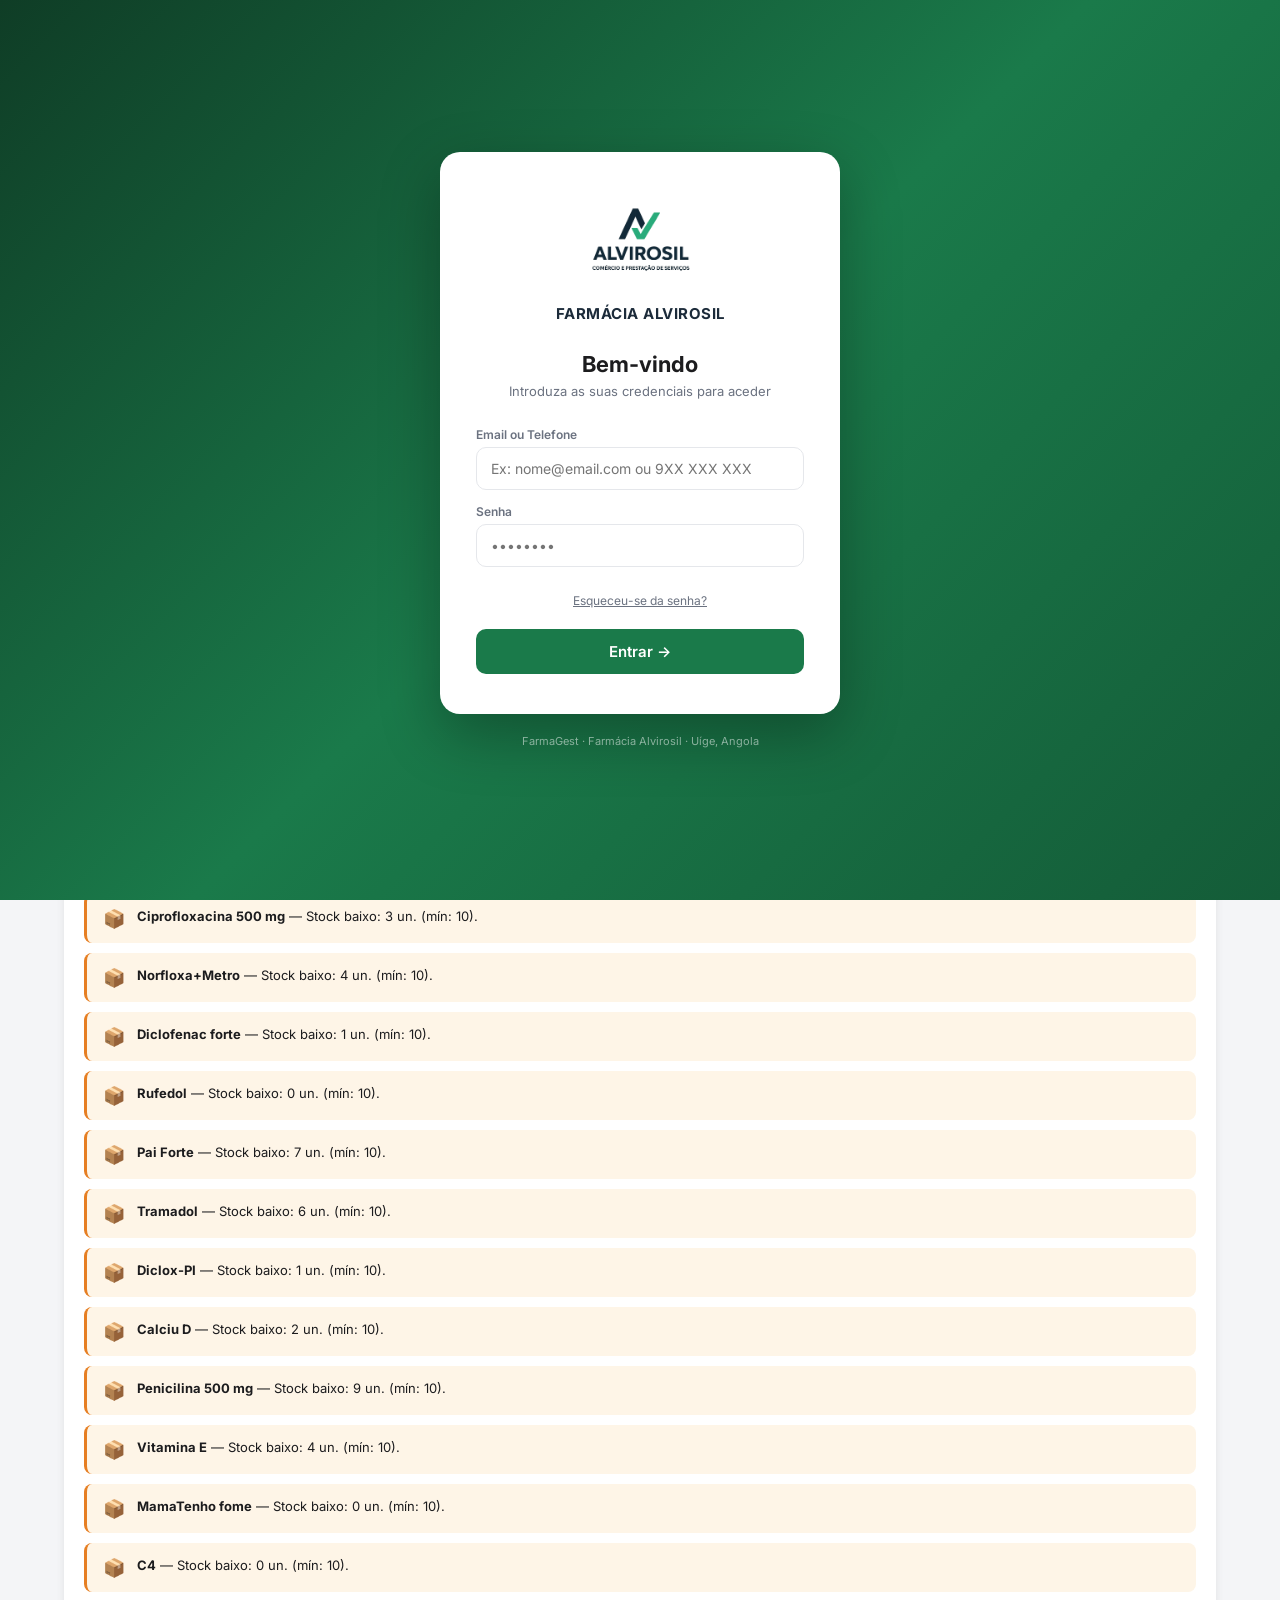
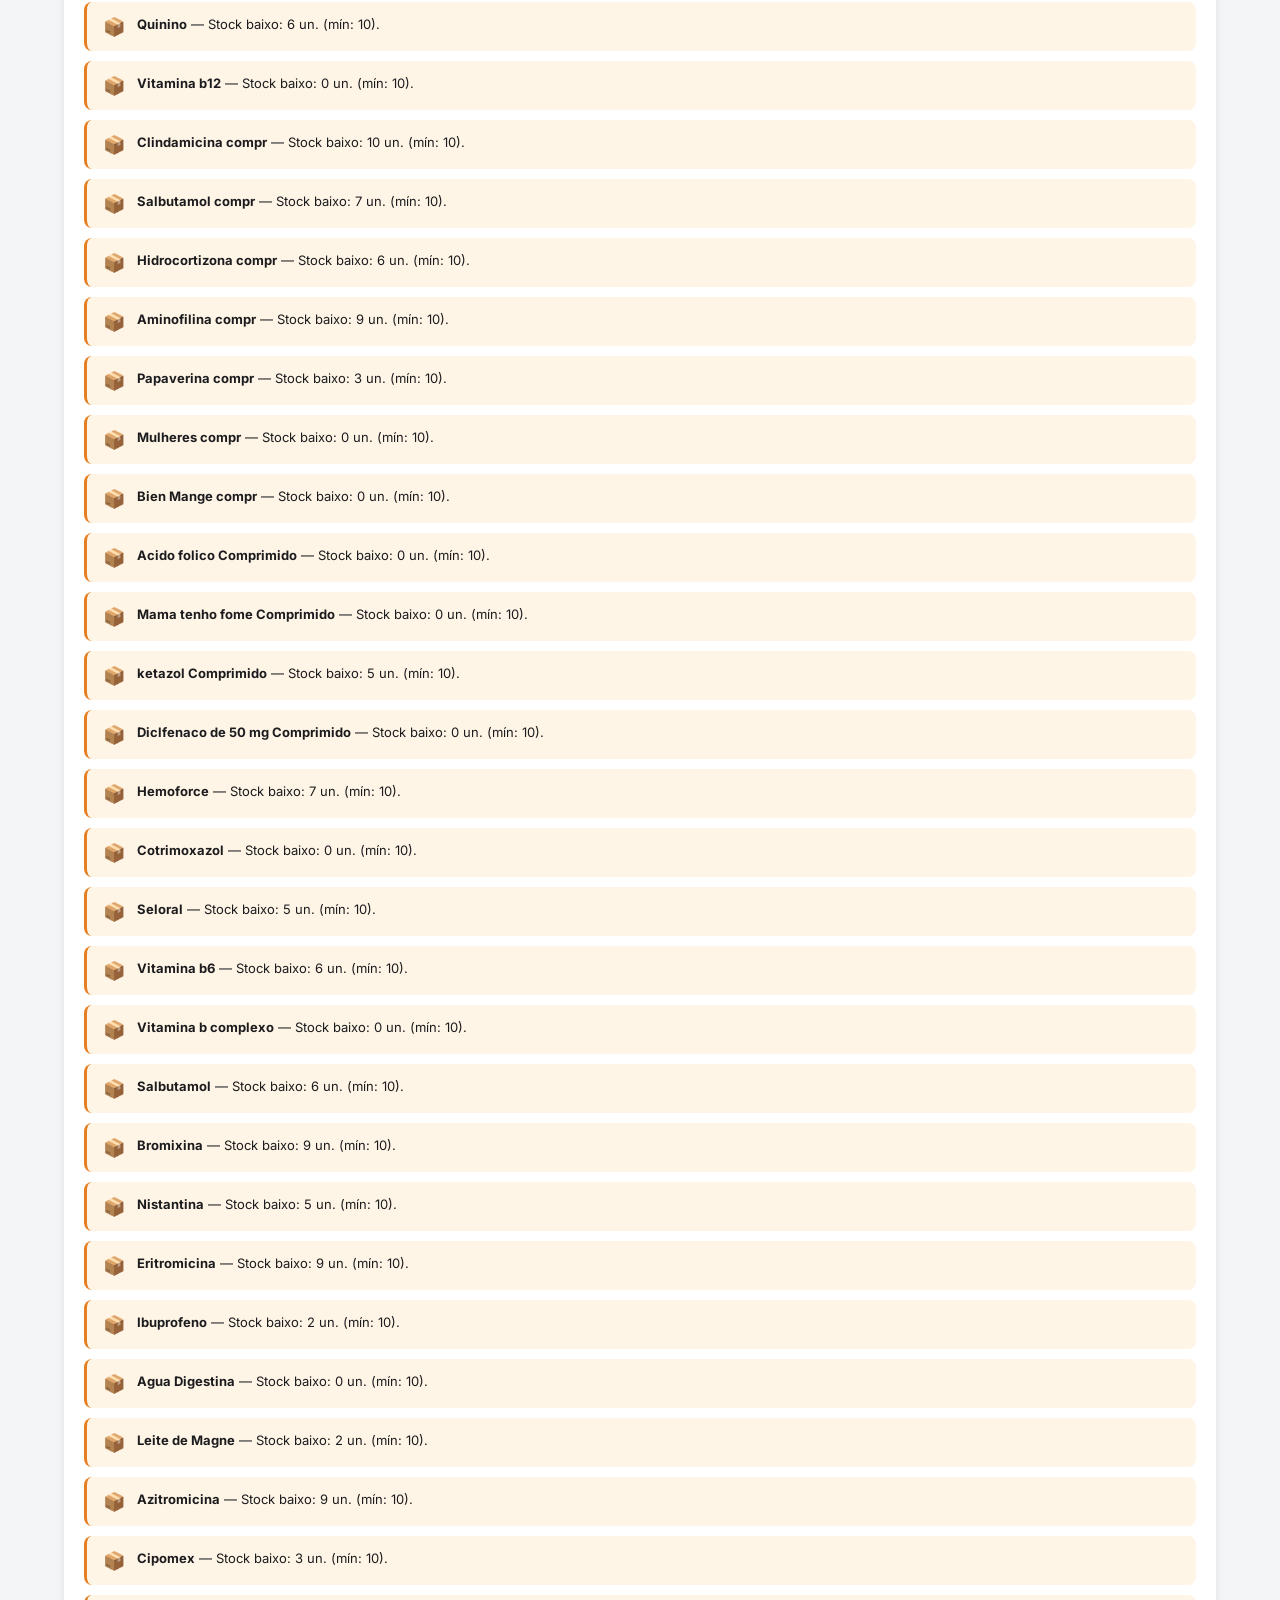
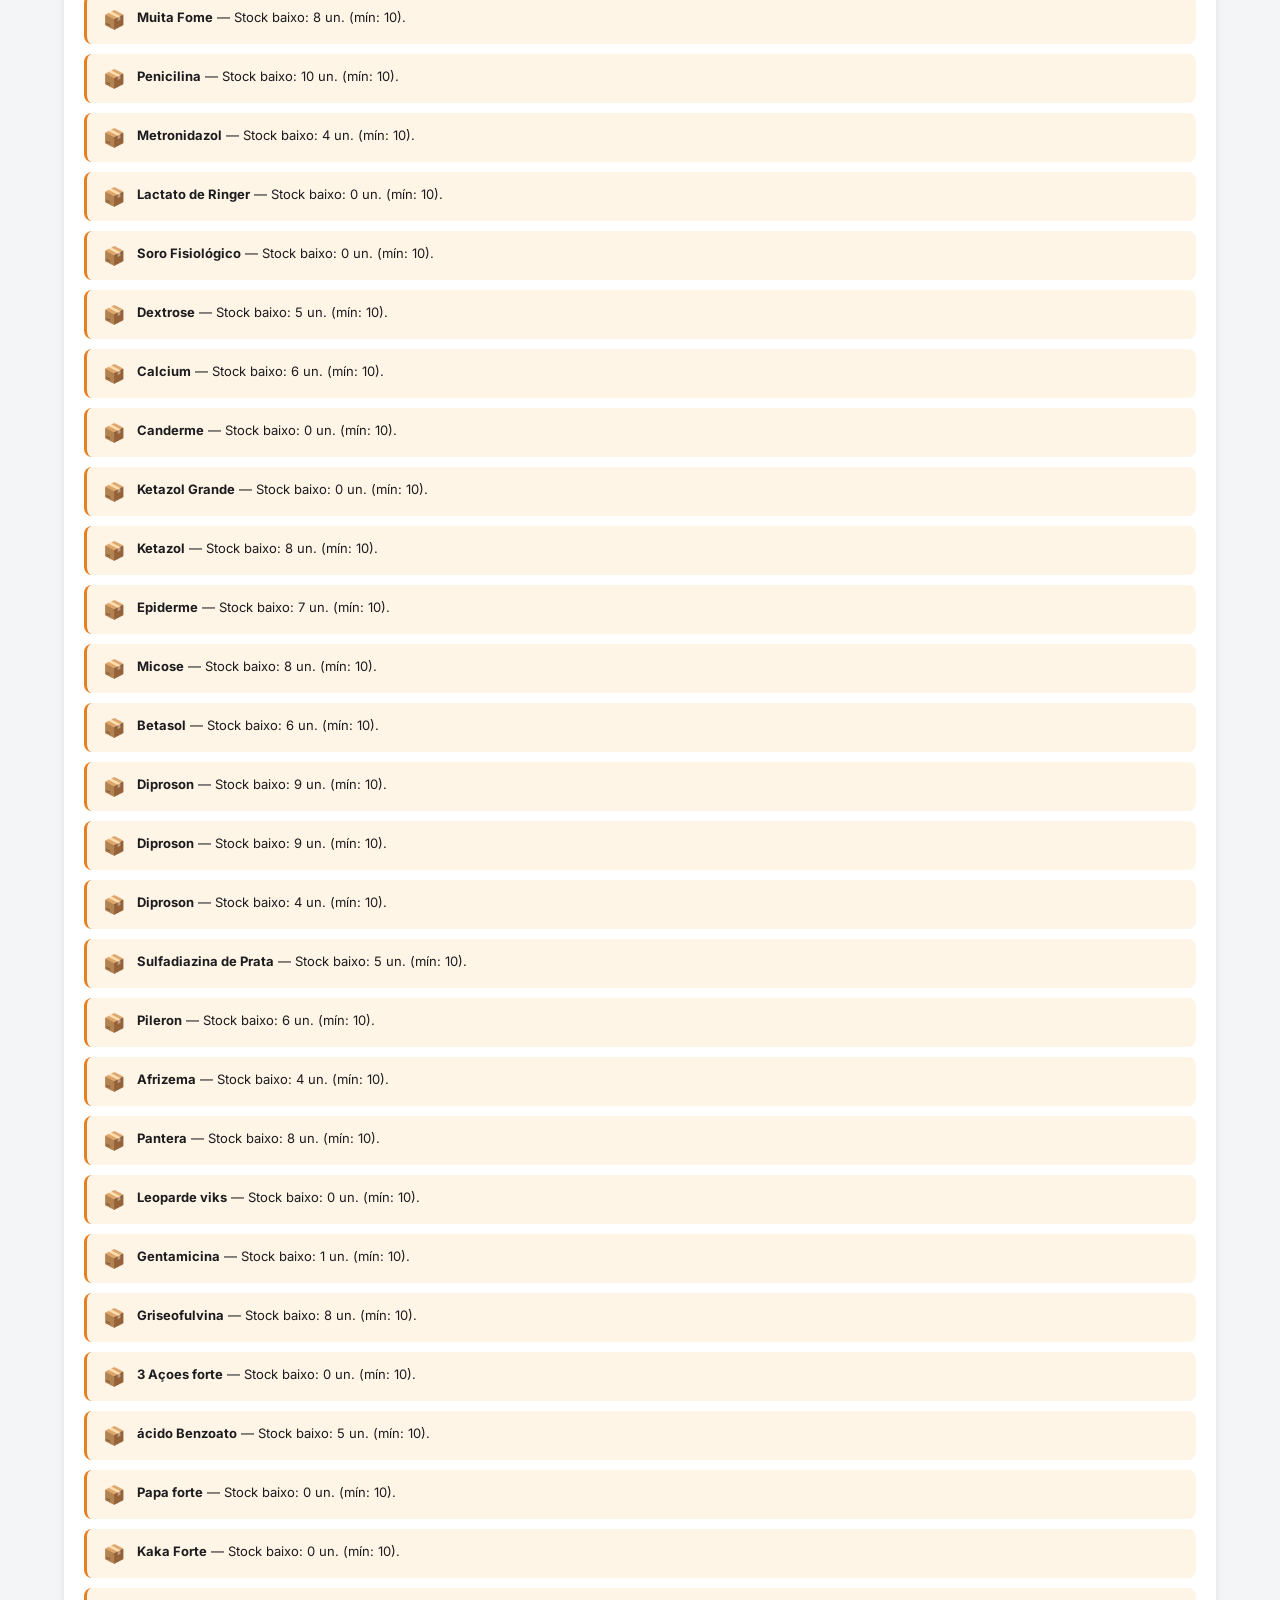
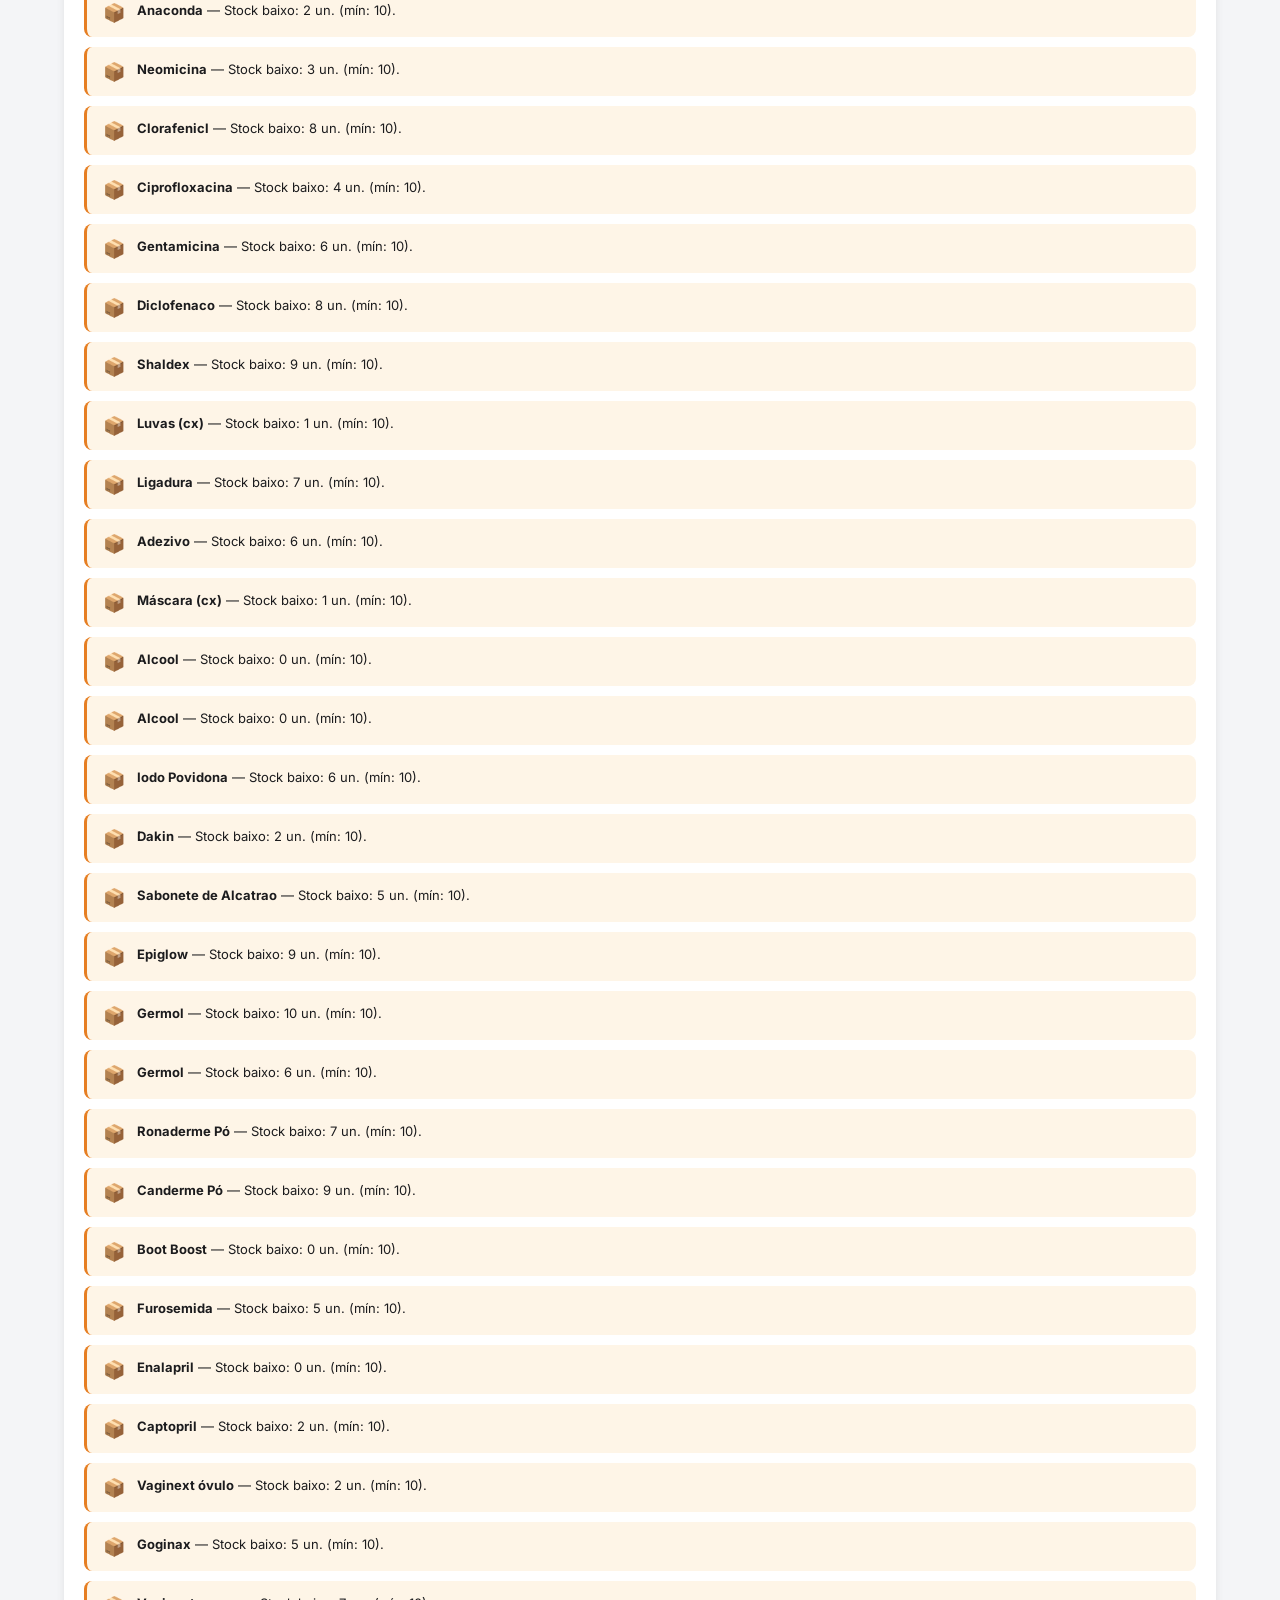
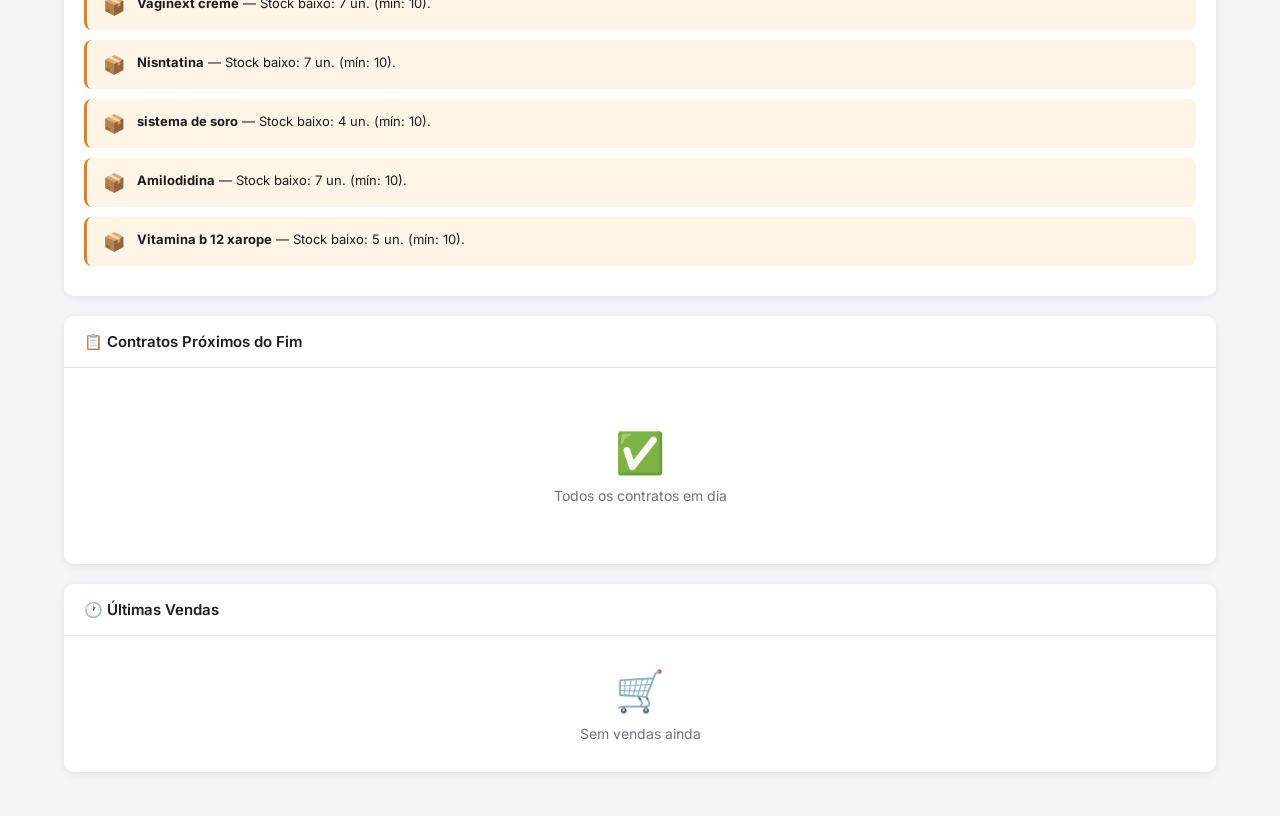
==== commit ce165a9a: "Rename index-50.html to index.html" ====
--- a/index.html
+++ b/index.html
@@ -20,339 +20,7 @@
 <meta name="apple-mobile-web-app-title" content="FarmaGest">
 <meta name="application-name" content="FarmaGest">
 <meta name="description" content="Sistema de Gestão para Farmácia Alvirosil">
-<style>
-  @import url('https://fonts.googleapis.com/css2?family=Inter:wght@300;400;500;600;700&family=DM+Mono:wght@400;500&display=swap');
-  :root {
-    --verde: #1A7A4A; --verde-claro: #2EA86A; --verde-pale: #E8F5EE;
-    --azul: #1B4F8A; --azul-pale: #E8F0FB;
-    --vermelho: #C0392B; --vermelho-pale: #FDF0EE;
-    --amarelo: #E67E22; --amarelo-pale: #FEF5E7;
-    --cinza-escuro: #1C1C1E; --cinza: #6B7280; --cinza-claro: #F4F5F7;
-    --branco: #FFFFFF; --borda: #E5E7EB;
-    --sombra: 0 2px 8px rgba(0,0,0,0.08); --sombra-lg: 0 8px 24px rgba(0,0,0,0.12);
-    --radius: 10px; --font: 'Inter', sans-serif; --mono: 'DM Mono', monospace;
-  }
-  * { box-sizing: border-box; margin: 0; padding: 0; }
-  body { font-family: var(--font); background: var(--cinza-claro); color: var(--cinza-escuro); min-height: 100vh; display: flex; flex-direction: column; }
-
-  /* LOGIN */
-  #tela-login {
-    position: fixed; inset: 0; background: linear-gradient(135deg, #0f3d26 0%, #1A7A4A 50%, #145c38 100%);
-    display: flex; align-items: center; justify-content: center; z-index: 9999; flex-direction: column;
-  }
-  #tela-login.oculto { display: none; }
-  .login-card {
-    background: white; border-radius: 20px; padding: 40px 36px; width: 100%; max-width: 400px;
-    box-shadow: 0 20px 60px rgba(0,0,0,0.3); text-align: center;
-  }
-  .login-logo { width: 160px; margin: 0 auto 8px; }
-  .login-farmacia { font-size: 15px; font-weight: 700; color: #1C2B3A; letter-spacing: 0.5px; margin-bottom: 28px; }
-  .login-titulo { font-size: 22px; font-weight: 700; color: var(--cinza-escuro); margin-bottom: 6px; }
-  .login-sub { font-size: 13px; color: var(--cinza); margin-bottom: 28px; }
-  .login-form { display: flex; flex-direction: column; gap: 14px; text-align: left; }
-  .login-form label { font-size: 12px; font-weight: 600; color: var(--cinza); display: block; margin-bottom: 5px; }
-  .login-form input, .login-form select {
-    width: 100%; padding: 12px 14px; border: 1.5px solid var(--borda); border-radius: 10px;
-    font-family: var(--font); font-size: 14px; outline: none; transition: border-color 0.15s;
-  }
-  .login-form input:focus, .login-form select:focus { border-color: var(--verde); box-shadow: 0 0 0 3px rgba(26,122,74,0.12); }
-  .btn-login {
-    width: 100%; padding: 13px; background: var(--verde); color: white; border: none;
-    border-radius: 10px; font-size: 15px; font-weight: 600; cursor: pointer; margin-top: 6px;
-    transition: background 0.15s; font-family: var(--font);
-  }
-  .btn-login:hover { background: var(--verde-claro); }
-  .login-erro { background: var(--vermelho-pale); color: var(--vermelho); border-radius: 8px; padding: 10px 14px; font-size: 13px; font-weight: 500; display: none; }
-  .login-erro.visivel { display: block; }
-  .login-footer { margin-top: 20px; font-size: 11px; color: rgba(255,255,255,0.5); text-align: center; }
-
-  /* HEADER */
-  header { background: var(--verde); color: white; padding: 0 24px; height: 60px; display: flex; align-items: center; justify-content: space-between; position: sticky; top: 0; z-index: 100; box-shadow: var(--sombra); }
-  .logo { display: flex; align-items: center; gap: 10px; font-weight: 700; font-size: 16px; letter-spacing: -0.3px; }
-  .logo img { height: 34px; filter: brightness(0) invert(1); }
-  .header-right { display: flex; align-items: center; gap: 14px; font-size: 13px; }
-  .user-badge { background: rgba(255,255,255,0.18); padding: 4px 12px; border-radius: 20px; font-size: 12px; font-weight: 600; display: flex; align-items: center; gap: 6px; }
-  .offline-badge { background: rgba(255,255,255,0.15); padding: 3px 10px; border-radius: 20px; font-size: 11px; font-weight: 500; }
-  .btn-logout { background: rgba(255,255,255,0.15); border: none; color: white; padding: 5px 12px; border-radius: 8px; font-size: 12px; cursor: pointer; font-family: var(--font); transition: background 0.15s; }
-  .btn-logout:hover { background: rgba(255,255,255,0.3); }
-
-  /* NAV */
-  nav { background: white; border-bottom: 1px solid var(--borda); padding: 0 24px; display: flex; gap: 4px; overflow-x: auto; }
-  nav button { padding: 14px 18px; border: none; background: none; font-family: var(--font); font-size: 13px; font-weight: 500; color: var(--cinza); cursor: pointer; border-bottom: 2px solid transparent; white-space: nowrap; transition: all 0.15s; }
-  nav button:hover { color: var(--verde); }
-  nav button.active { color: var(--verde); border-bottom-color: var(--verde); }
-  nav button:disabled { opacity: 0.3; cursor: not-allowed; pointer-events: none; }
-
-  /* MAIN */
-  main { flex: 1; padding: 24px; max-width: 1200px; width: 100%; margin: 0 auto; }
-  .section { display: none; }
-  .section.active { display: block; }
-
-  /* BANNER DASHBOARD */
-  .dash-banner {
-    background: linear-gradient(135deg, #0f3d26 0%, #1A7A4A 55%, #145c38 100%);
-    border-radius: 16px; padding: 28px 32px; margin-bottom: 24px; position: relative; overflow: hidden;
-    display: flex; align-items: center; justify-content: space-between; gap: 24px;
-    box-shadow: var(--sombra-lg);
-    animation: fadeInUp 0.5s ease-out;
-  }
-  @keyframes pulsarSuave { 0%, 100% { transform: scale(1); opacity: 1; } 50% { transform: scale(1.08); opacity: 0.85; } }
-  .dash-banner::before {
-    content: ''; position: absolute; right: -40px; top: -40px; width: 220px; height: 220px;
-    background: rgba(255,255,255,0.06); border-radius: 50%;
-    animation: pulsarSuave 6s ease-in-out infinite;
-  }
-  .dash-banner::after {
-    content: ''; position: absolute; right: 60px; bottom: -60px; width: 160px; height: 160px;
-    background: rgba(255,255,255,0.05); border-radius: 50%;
-    animation: pulsarSuave 6s ease-in-out infinite 1.5s;
-  }
-  .dash-banner-texto { color: white; z-index: 1; }
-  .dash-banner-saudacao { font-size: 13px; opacity: 0.85; font-weight: 500; margin-bottom: 4px; animation: fadeInUp 0.5s ease-out 0.1s backwards; }
-  .dash-banner-titulo { font-size: 24px; font-weight: 700; letter-spacing: -0.3px; margin-bottom: 6px; animation: fadeInUp 0.5s ease-out 0.2s backwards; }
-  .dash-banner-sub { font-size: 13px; opacity: 0.8; animation: fadeInUp 0.5s ease-out 0.3s backwards; }
-  .dash-banner-data { font-size: 12px; opacity: 0.7; margin-top: 8px; animation: fadeInUp 0.5s ease-out 0.4s backwards; }
-  .dash-banner-logo { z-index: 1; flex-shrink: 0; animation: fadeInUp 0.5s ease-out 0.25s backwards; }
-  .dash-banner-logo img { height: 64px; filter: brightness(0) invert(1); opacity: 0.95; }
-  @media (max-width: 600px) {
-    .dash-banner { flex-direction: column; align-items: flex-start; text-align: left; padding: 22px; }
-    .dash-banner-logo img { height: 48px; }
-  }
-
-  /* CARDS */
-  .cards-grid { display: grid; grid-template-columns: repeat(auto-fit, minmax(200px, 1fr)); gap: 16px; margin-bottom: 24px; }
-  .card { background: white; border-radius: var(--radius); padding: 20px; box-shadow: var(--sombra); border-left: 4px solid transparent; }
-  .card.verde { border-left-color: var(--verde); } .card.azul { border-left-color: var(--azul); }
-  .card.vermelho { border-left-color: var(--vermelho); } .card.amarelo { border-left-color: var(--amarelo); }
-  .card-label { font-size: 11px; font-weight: 600; color: var(--cinza); text-transform: uppercase; letter-spacing: 0.5px; margin-bottom: 6px; }
-  .card-valor { font-size: 28px; font-weight: 700; font-family: var(--mono); color: var(--cinza-escuro); }
-  .card-sub { font-size: 12px; color: var(--cinza); margin-top: 4px; }
-
-  /* PAINEL */
-  .painel { background: white; border-radius: var(--radius); box-shadow: var(--sombra); overflow: hidden; margin-bottom: 20px; }
-  .painel-header { padding: 16px 20px; border-bottom: 1px solid var(--borda); display: flex; align-items: center; justify-content: space-between; }
-  .painel-titulo { font-weight: 600; font-size: 15px; color: var(--cinza-escuro); }
-  .painel-body { padding: 20px; }
-
-  /* BANNERS DINÂMICOS */
-  .banner { background: linear-gradient(135deg, var(--banner-cor-1) 0%, var(--banner-cor-2) 100%); color: white; border-radius: var(--radius); padding: 20px 24px; margin-bottom: 16px; display: flex; align-items: center; gap: 16px; box-shadow: 0 4px 12px rgba(0,0,0,0.15); animation: slideIn 0.4s ease-out; }
-  @keyframes slideIn { from { opacity: 0; transform: translateY(-10px); } to { opacity: 1; transform: translateY(0); } }
-  .banner-icon { font-size: 28px; min-width: 40px; text-align: center; }
-  .banner-conteudo { flex: 1; }
-  .banner-titulo { font-weight: 700; font-size: 15px; margin-bottom: 4px; }
-  .banner-texto { font-size: 13px; opacity: 0.95; }
-  .banner-fechar { background: rgba(255,255,255,0.2); border: none; color: white; width: 32px; height: 32px; border-radius: 6px; cursor: pointer; font-size: 18px; display: flex; align-items: center; justify-content: center; }
-  .banner-fechar:hover { background: rgba(255,255,255,0.3); }
-  .banner-verde { --banner-cor-1: #1A7A4A; --banner-cor-2: #2EA86A; }
-  .banner-azul { --banner-cor-1: #0D47A1; --banner-cor-2: #1B5FA0; }
-  .banner-vermelho { --banner-cor-1: #C0392B; --banner-cor-2: #E74C3C; }
-  .banner-rosa { --banner-cor-1: #EC4899; --banner-cor-2: #F472B6; }
-  .banner-ouro { --banner-cor-1: #F39C12; --banner-cor-2: #F1C40F; }
-  .banner-roxo { --banner-cor-1: #7C3AED; --banner-cor-2: #A855F7; }
-
-  /* TABELA */
-  table { width: 100%; border-collapse: collapse; }
-  th { text-align: left; font-size: 11px; font-weight: 600; color: var(--cinza); text-transform: uppercase; letter-spacing: 0.5px; padding: 10px 12px; border-bottom: 1px solid var(--borda); background: var(--cinza-claro); }
-  td { padding: 12px; border-bottom: 1px solid var(--borda); font-size: 13px; vertical-align: middle; }
-  tr:last-child td { border-bottom: none; }
-  tr:hover td { background: var(--cinza-claro); }
-
-  .badge { display: inline-block; padding: 3px 8px; border-radius: 20px; font-size: 11px; font-weight: 600; }
-  .badge-ok { background: var(--verde-pale); color: var(--verde); }
-  .badge-aviso { background: var(--amarelo-pale); color: var(--amarelo); }
-  .badge-critico { background: var(--vermelho-pale); color: var(--vermelho); }
-
-  /* BOTÕES */
-  .btn { padding: 8px 16px; border-radius: 8px; border: none; font-family: var(--font); font-size: 13px; font-weight: 500; cursor: pointer; transition: all 0.15s; display: inline-flex; align-items: center; gap: 6px; }
-  .btn-primary { background: var(--verde); color: white; } .btn-primary:hover { background: var(--verde-claro); }
-  .btn-outline { background: white; color: var(--verde); border: 1px solid var(--verde); } .btn-outline:hover { background: var(--verde-pale); }
-  .btn-danger { background: var(--vermelho); color: white; } .btn-danger:hover { background: #a93226; }
-  .btn-success { background: #1A7A4A; color: white; } .btn-success:hover { background: #2EA86A; }
-  .btn-warning { background: #E67E22; color: white; } .btn-warning:hover { background: #F39C12; }
-  .btn-sm { padding: 4px 10px; font-size: 12px; }
-
-  /* FORMS */
-  .form-grid { display: grid; grid-template-columns: repeat(auto-fit, minmax(200px, 1fr)); gap: 14px; margin-bottom: 16px; }
-  .form-group { display: flex; flex-direction: column; gap: 5px; }
-  .form-group label { font-size: 12px; font-weight: 600; color: var(--cinza); }
-  .form-group input, .form-group select { padding: 9px 12px; border: 1px solid var(--borda); border-radius: 8px; font-family: var(--font); font-size: 13px; color: var(--cinza-escuro); outline: none; transition: border-color 0.15s; }
-  .form-group input:focus, .form-group select:focus { border-color: var(--verde); box-shadow: 0 0 0 3px rgba(26,122,74,0.1); }
-
-  /* PDV */
-  .pdv-layout { display: grid; grid-template-columns: minmax(0, 1fr) minmax(320px, 380px); gap: 20px; }
-  .pdv-produtos { background: white; border-radius: var(--radius); box-shadow: var(--sombra); overflow: hidden; }
-  .pdv-search { padding: 16px; border-bottom: 1px solid var(--borda); }
-  .pdv-search input { width: 100%; padding: 10px 14px; border: 1px solid var(--borda); border-radius: 8px; font-family: var(--font); font-size: 14px; outline: none; }
-  .pdv-search input:focus { border-color: var(--verde); }
-  .pdv-lista { padding: 12px; max-height: 400px; overflow-y: auto; display: grid; grid-template-columns: repeat(auto-fill, minmax(150px, 1fr)); gap: 10px; }
-  .pdv-item { border: 1px solid var(--borda); border-radius: 8px; padding: 12px; cursor: pointer; transition: all 0.15s; text-align: center; }
-  .pdv-item:hover { border-color: var(--verde); background: var(--verde-pale); }
-  .pdv-item-nome { font-size: 13px; font-weight: 500; margin-bottom: 4px; }
-  .pdv-item-preco { font-size: 15px; font-weight: 700; color: var(--verde); font-family: var(--mono); }
-  .pdv-item-stock { font-size: 11px; color: var(--cinza); }
-  .pdv-caixa { background: white; border-radius: var(--radius); box-shadow: var(--sombra); display: flex; flex-direction: column; height: fit-content; position: sticky; top: 84px; }
-  .pdv-caixa-header { padding: 16px; background: var(--verde); color: white; border-radius: var(--radius) var(--radius) 0 0; font-weight: 600; }
-  .pdv-carrinho { padding: 12px; min-height: 200px; max-height: 280px; overflow-y: auto; }
-  .cart-item { display: flex; align-items: center; justify-content: space-between; padding: 8px 0; border-bottom: 1px solid var(--borda); font-size: 13px; }
-  .cart-item:last-child { border-bottom: none; }
-  .cart-item-nome { flex: 1; }
-  .cart-item-qty { display: flex; align-items: center; gap: 6px; margin: 0 8px; }
-  .qty-btn { width: 22px; height: 22px; border-radius: 50%; border: 1px solid var(--borda); background: white; cursor: pointer; font-size: 14px; display: flex; align-items: center; justify-content: center; }
-  .cart-item-total { font-weight: 600; font-family: var(--mono); color: var(--verde); }
-  .pdv-total { padding: 16px; border-top: 2px solid var(--borda); }
-  .total-linha { display: flex; justify-content: space-between; font-size: 13px; margin-bottom: 6px; color: var(--cinza); }
-  .total-principal { display: flex; justify-content: space-between; font-size: 20px; font-weight: 700; color: var(--cinza-escuro); margin-top: 10px; padding-top: 10px; border-top: 1px solid var(--borda); font-family: var(--mono); }
-  .pdv-acoes { padding: 12px 16px 16px; display: flex; flex-direction: column; gap: 8px; }
-
-  /* ALERTAS */
-  .alerta { display: flex; align-items: flex-start; gap: 12px; padding: 14px 16px; border-radius: 8px; margin-bottom: 10px; font-size: 13px; }
-  .alerta-vermelho { background: var(--vermelho-pale); border-left: 3px solid var(--vermelho); }
-  .alerta-amarelo { background: var(--amarelo-pale); border-left: 3px solid var(--amarelo); }
-  .alerta-verde { background: var(--verde-pale); border-left: 3px solid var(--verde); }
-  .alerta-icon { font-size: 18px; flex-shrink: 0; }
-
-  /* RELATÓRIOS */
-  .relatorio-grid { display: grid; grid-template-columns: 1fr 1fr; gap: 20px; }
-  .grafico-bar { display: flex; flex-direction: column; gap: 10px; padding: 12px 0; }
-  .bar-item { display: flex; align-items: center; gap: 10px; }
-  .bar-label { font-size: 12px; color: var(--cinza); width: 120px; text-align: right; flex-shrink: 0; }
-  .bar-track { flex: 1; background: var(--cinza-claro); border-radius: 4px; height: 22px; overflow: hidden; }
-  .bar-fill { height: 100%; background: var(--verde); border-radius: 4px; transition: width 0.5s; display: flex; align-items: center; padding-left: 8px; }
-  .bar-val { font-size: 11px; font-weight: 600; color: white; font-family: var(--mono); }
-
-  /* MODAL */
-  .modal-overlay { display: none; position: fixed; inset: 0; background: rgba(0,0,0,0.5); z-index: 200; align-items: center; justify-content: center; padding: 20px; }
-  .modal-overlay.open { display: flex; }
-  .modal { background: white; border-radius: 14px; width: 100%; max-width: 520px; box-shadow: var(--sombra-lg); }
-  .modal-header { padding: 20px 24px 16px; border-bottom: 1px solid var(--borda); display: flex; align-items: center; justify-content: space-between; }
-  .modal-titulo { font-weight: 700; font-size: 16px; }
-  .modal-close { border: none; background: none; font-size: 20px; cursor: pointer; color: var(--cinza); }
-  .modal-body { padding: 20px 24px; }
-  .modal-footer { padding: 16px 24px; border-top: 1px solid var(--borda); display: flex; gap: 10px; justify-content: flex-end; }
-  .vazio { text-align: center; padding: 40px; color: var(--cinza); font-size: 14px; }
-  .vazio-icon { font-size: 40px; margin-bottom: 10px; }
-
-  /* RECIBO */
-  .recibo { font-family: var(--mono); font-size: 13px; background: var(--cinza-claro); border-radius: 8px; padding: 16px; white-space: pre-line; line-height: 1.8; }
-  .section-titulo { font-size: 20px; font-weight: 700; margin-bottom: 20px; color: var(--cinza-escuro); }
-  .search-bar { width: 100%; padding: 10px 14px; border: 1px solid var(--borda); border-radius: 8px; font-family: var(--font); font-size: 14px; outline: none; margin-bottom: 16px; }
-  .search-bar:focus { border-color: var(--verde); }
-
-  /* CONFIGURAÇÕES UTILIZADORES */
-  .user-card { background: white; border-radius: var(--radius); padding: 18px 20px; box-shadow: var(--sombra); display: flex; align-items: center; justify-content: space-between; margin-bottom: 12px; }
-  .user-card-info { display: flex; align-items: center; gap: 14px; }
-  .user-avatar { width: 42px; height: 42px; border-radius: 50%; display: flex; align-items: center; justify-content: center; font-size: 18px; font-weight: 700; color: white; }
-  .ua-gerente { background: #1A7A4A; }
-  .ua-farmaceutico { background: #1B4F8A; }
-  .ua-caixa { background: #E67E22; }
-  .user-card-nome { font-weight: 600; font-size: 14px; }
-  .user-card-role { font-size: 12px; color: var(--cinza); margin-top: 2px; }
-  .acesso-bloqueado { background: var(--vermelho-pale); border: 1px solid var(--vermelho); border-radius: 12px; padding: 40px; text-align: center; color: var(--vermelho); }
-
-  @media (max-width: 768px) {
-    main { padding: 16px; }
-    .pdv-layout { grid-template-columns: 1fr; }
-    .relatorio-grid { grid-template-columns: 1fr; }
-    .cards-grid { grid-template-columns: repeat(2, 1fr); }
-    .header-right { gap: 8px; }
-  }
-
-  /* ============ MODERNIZAÇÃO UI/UX ============ */
-
-  /* Animação de transição entre secções/abas (efeito SPA) */
-  @keyframes fadeInUp { from { opacity: 0; transform: translateY(10px); } to { opacity: 1; transform: translateY(0); } }
-  .section.active { animation: fadeInUp 0.28s ease-out; }
-  .aba-pessoas[style*="block"] { animation: fadeInUp 0.28s ease-out; }
-
-  /* Inputs e estados — design premium */
-  .form-group input, .form-group select, .form-group textarea,
-  .login-form input, .login-form select, .pdv-search input, .search-bar {
-    border-radius: 10px;
-  }
-  .form-group input:focus, .form-group select:focus, .form-group textarea:focus,
-  .login-form input:focus, .login-form select:focus, .pdv-search input:focus, .search-bar:focus {
-    border-color: var(--verde);
-    box-shadow: 0 0 0 4px var(--verde-pale);
-  }
-
-  /* Scrollbars discretas para listas compridas */
-  .pdv-lista::-webkit-scrollbar, .pdv-carrinho::-webkit-scrollbar, .modal-body::-webkit-scrollbar,
-  [id^="lista-"]::-webkit-scrollbar, #pedidos-list-container::-webkit-scrollbar { width: 6px; height: 6px; }
-  .pdv-lista::-webkit-scrollbar-thumb, .pdv-carrinho::-webkit-scrollbar-thumb, .modal-body::-webkit-scrollbar-thumb,
-  [id^="lista-"]::-webkit-scrollbar-thumb, #pedidos-list-container::-webkit-scrollbar-thumb { background: var(--cinza-claro); border-radius: 10px; }
-  .pdv-lista::-webkit-scrollbar-thumb:hover, .pdv-carrinho::-webkit-scrollbar-thumb:hover, .modal-body::-webkit-scrollbar-thumb:hover,
-  [id^="lista-"]::-webkit-scrollbar-thumb:hover, #pedidos-list-container::-webkit-scrollbar-thumb:hover { background: var(--verde-claro); }
-  .pdv-lista, .pdv-carrinho, .modal-body, [id^="lista-"], #pedidos-list-container { scrollbar-width: thin; }
-
-  /* Mini-gráfico de barra (usado nas Comissões) */
-  .bar-trilho { background: var(--verde-pale); border-radius: 6px; height: 8px; overflow: hidden; }
-
-  /* PDV e Dashboard fluidos em monitores largos/tablets */
-  @media (min-width: 1400px) {
-    main { max-width: 1480px; }
-    .pdv-layout { grid-template-columns: minmax(0, 1fr) minmax(360px, 460px); }
-  }
-
-  /* ============ MODO ESCURO ============ */
-  body.dark-mode {
-    --verde: #2EA86A; --verde-claro: #3dba7a; --verde-pale: #0d2b1a;
-    --azul: #4d8fd1; --azul-pale: #0d1e33;
-    --vermelho: #e05c4f; --vermelho-pale: #2a1210;
-    --amarelo: #f0a040; --amarelo-pale: #2a1e0a;
-    --cinza-escuro: #e8e8ea; --cinza: #9ca3af; --cinza-claro: #1c1c22;
-    --branco: #111113; --borda: #2d2d35; --sombra: 0 2px 8px rgba(0,0,0,0.4);
-    --sombra-lg: 0 8px 24px rgba(0,0,0,0.5);
-    background: #0f0f12;
-    color: #e8e8ea;
-  }
-  body.dark-mode nav { background: #18181f; border-bottom-color: #2d2d35; }
-  body.dark-mode nav button { color: #9ca3af; }
-  body.dark-mode nav button.active { color: #2EA86A; border-bottom-color: #2EA86A; }
-  body.dark-mode .card,
-  body.dark-mode .painel,
-  body.dark-mode .user-card,
-  body.dark-mode .modal { background: #18181f; }
-  body.dark-mode th { background: #111115; color: #9ca3af; }
-  body.dark-mode td { color: #e8e8ea; }
-  body.dark-mode tr:hover td { background: #1c1c26; }
-  body.dark-mode .form-group input,
-  body.dark-mode .form-group select,
-  body.dark-mode .form-group textarea,
-  body.dark-mode .login-form input,
-  body.dark-mode .login-form select,
-  body.dark-mode .pdv-search input,
-  body.dark-mode .search-bar,
-  body.dark-mode input[type="date"],
-  body.dark-mode input[type="time"],
-  body.dark-mode input[type="text"],
-  body.dark-mode input[type="number"],
-  body.dark-mode input[type="email"],
-  body.dark-mode input[type="password"],
-  body.dark-mode select,
-  body.dark-mode textarea { background: #111115; border-color: #2d2d35; color: #e8e8ea; }
-  body.dark-mode .btn-outline { background: #18181f; color: var(--verde); border-color: var(--verde); }
-  body.dark-mode .btn-outline:hover { background: var(--verde-pale); }
-  body.dark-mode .pdv-item { border-color: #2d2d35; }
-  body.dark-mode .pdv-item:hover { background: var(--verde-pale); border-color: var(--verde); }
-  body.dark-mode .modal-overlay { background: rgba(0,0,0,0.75); }
-  body.dark-mode .login-card { background: #18181f; }
-  body.dark-mode .login-titulo { color: #e8e8ea; }
-  body.dark-mode .dash-banner { box-shadow: 0 8px 24px rgba(0,0,0,0.4); }
-  body.dark-mode .alerta-vermelho { background: #2a1210; border-left-color: var(--vermelho); }
-  body.dark-mode .alerta-amarelo { background: #2a1e0a; border-left-color: var(--amarelo); }
-  body.dark-mode .alerta-verde { background: #0d2b1a; border-left-color: var(--verde); }
-  body.dark-mode .recibo { background: #111115; }
-  body.dark-mode .pdv-caixa { background: #18181f; }
-  body.dark-mode .pdv-produtos { background: #18181f; }
-  body.dark-mode header { background: #0a2919; }
-
-  .btn-dark-mode {
-    background: rgba(255,255,255,0.15); border: none; color: white;
-    padding: 5px 10px; border-radius: 8px; font-size: 14px;
-    cursor: pointer; transition: background 0.15s; line-height: 1;
-  }
-  .btn-dark-mode:hover { background: rgba(255,255,255,0.3); }
-</style>
+<link rel="stylesheet" href="styles.css">
 </head>
 <body>
 
@@ -365,18 +33,15 @@
     <div class="login-sub">Introduza as suas credenciais para aceder</div>
     <div class="login-form">
       <div>
-        <label>Utilizador</label>
-        <select id="login-user">
-          <option value="">— Seleccionar perfil —</option>
-          <option value="gerente">👤 Gerente</option>
-          <option value="gerente_admin">📋 Gerente Administrativo</option>
-          <option value="farmaceutico">💊 Farmacêutico</option>
-          <option value="caixa">🛒 Caixa</option>
-        </select>
+        <label>Email ou Telefone</label>
+        <input type="text" id="login-identificador" placeholder="Ex: nome@email.com ou 9XX XXX XXX" autocomplete="username" onkeydown="if(event.key==='Enter')document.getElementById('login-senha').focus()">
       </div>
       <div>
         <label>Senha</label>
-        <input type="password" id="login-senha" placeholder="••••••••" onkeydown="if(event.key==='Enter')fazerLogin()">
+        <input type="password" id="login-senha" placeholder="••••••••" autocomplete="current-password" onkeydown="if(event.key==='Enter')fazerLogin()">
+      </div>
+      <div style="text-align:center;margin-top:8px">
+        <a href="#" style="font-size:12px;color:var(--cinza);text-decoration:underline" onclick="abrirModalRecuperarSenha(); return false;">Esqueceu-se da senha?</a>
       </div>
       <div class="login-erro" id="login-erro">Utilizador ou senha incorrectos.</div>
       <button class="btn-login" onclick="fazerLogin()">Entrar →</button>
@@ -573,6 +238,38 @@
         </div>
       </div>
     </div>
+
+    <div class="cards-grid" style="margin:24px 0">
+      <div class="card verde"><div class="card-label">Sobra de Caixa Hoje</div><div class="card-valor" id="sobra-hoje" style="font-size:20px">Kz 0</div><div class="card-sub" id="sobra-hoje-sub">0 registo(s)</div></div>
+      <div class="card azul"><div class="card-label">Sobra de Caixa este Mês</div><div class="card-valor" id="sobra-mes" style="font-size:20px">Kz 0</div><div class="card-sub" id="sobra-mes-sub">0 registo(s)</div></div>
+    </div>
+
+    <div class="painel" style="margin-bottom:24px">
+      <div class="painel-header"><span class="painel-titulo">💰 Sobra de Caixa (dinheiro a mais no fim do dia)</span></div>
+      <div class="painel-body">
+        <span style="font-size:12px;color:var(--cinza)">Usa isto quando sobrar dinheiro na caixa no fim das vendas — normalmente sinal de uma venda que foi feita mas se esqueceram de registar no sistema. Isto entra no Relatório Mensal, organizado por dia.</span>
+        <div style="display:grid;grid-template-columns:repeat(auto-fit,minmax(160px,1fr));gap:14px;margin-top:12px">
+          <div class="form-group" style="margin:0"><label>Data</label><input type="date" id="sobra-data"></div>
+          <div class="form-group" style="margin:0"><label>Valor (Kz)</label><input type="number" min="0" step="0.01" id="sobra-valor" placeholder="0,00"></div>
+          <div class="form-group" style="margin:0;grid-column:span 2"><label>Descrição (opcional)</label><input type="text" id="sobra-descricao" placeholder="Ex: Provavelmente venda de paracetamol não lançada"></div>
+        </div>
+        <button class="btn btn-primary" style="margin-top:14px" onclick="adicionarSobraCaixa()">+ Registar Sobra de Caixa</button>
+      </div>
+    </div>
+
+    <div class="painel">
+      <div class="painel-header"><span class="painel-titulo">📋 Sobras de Caixa Registadas</span></div>
+      <div class="painel-body" style="display:flex;flex-direction:column;gap:12px">
+        <div style="display:flex;gap:10px;flex-wrap:wrap;align-items:center">
+          <input type="month" id="sobra-filtro-mes" onchange="renderSobrasCaixa()" style="padding:8px 12px;border:1px solid var(--borda);border-radius:8px">
+          <input type="text" id="sobra-filtro-texto" placeholder="🔍 Filtrar por descrição..." oninput="renderSobrasCaixa()" style="flex:1;min-width:200px;padding:8px 12px;border:1px solid var(--borda);border-radius:8px;font-size:13px">
+          <button class="btn btn-outline" onclick="exportarSobrasCaixaCSV()">⬇️ CSV / Excel</button>
+        </div>
+        <div style="overflow-x:auto">
+          <table><thead><tr><th>Data</th><th>Descrição</th><th style="text-align:right">Valor</th><th>Ações</th></tr></thead><tbody id="tabela-sobras"></tbody></table>
+        </div>
+      </div>
+    </div>
   </section>
 
   <!-- CONTAS A RECEBER (FIADO) -->
@@ -769,12 +466,31 @@
         </div>
       </div>
       <div class="painel-body">
-        <div style="display:flex;gap:18px;flex-wrap:wrap;margin-bottom:14px;font-size:12.5px">
+        <div style="display:flex;gap:18px;flex-wrap:wrap;margin-bottom:6px;font-size:12.5px">
           <span style="display:flex;align-items:center;gap:6px"><span style="width:10px;height:10px;border-radius:50%;background:var(--verde);display:inline-block"></span>Receita: <strong id="graf-fin-total-receita">Kz 0</strong></span>
           <span style="display:flex;align-items:center;gap:6px"><span style="width:10px;height:10px;border-radius:50%;background:var(--vermelho);display:inline-block"></span>Despesas: <strong id="graf-fin-total-despesas">Kz 0</strong></span>
-          <span style="display:flex;align-items:center;gap:6px"><span style="width:10px;height:10px;border-radius:50%;background:var(--azul);display:inline-block"></span>Lucro: <strong id="graf-fin-total-lucro">Kz 0</strong></span>
+          <span style="display:flex;align-items:center;gap:6px"><span style="width:10px;height:10px;border-radius:50%;background:var(--azul);display:inline-block"></span>Lucro Líquido: <strong id="graf-fin-total-lucro">Kz 0</strong></span>
+        </div>
+        <div style="display:flex;gap:18px;flex-wrap:wrap;margin-bottom:14px;font-size:12.5px;color:var(--cinza)">
+          <span>Custo dos Produtos Vendidos: <strong id="graf-fin-total-custo" style="color:var(--texto)">Kz 0</strong></span>
+          <span>Margem Bruta: <strong id="graf-fin-margem-bruta" style="color:var(--texto)">0%</strong></span>
+          <span>Margem Líquida: <strong id="graf-fin-margem-liquida" style="color:var(--texto)">0%</strong></span>
         </div>
         <div id="grafico-financeiro-anual" style="width:100%;overflow-x:auto"></div>
+      </div>
+    </div>
+    <div class="painel">
+      <div class="painel-header">
+        <span class="painel-titulo">💵 Fluxo de Caixa</span>
+      </div>
+      <div class="painel-body">
+        <p style="font-size:12.5px;color:var(--cinza);margin-bottom:10px">Dinheiro que realmente entrou/saiu do caixa em cada mês — diferente do "Lucro" acima, que conta a venda inteira mesmo quando é fiado. Entradas = vendas pagas na hora + pagamentos de fiado recebidos. Saídas = despesas + pagamentos a fornecedores.</p>
+        <div style="display:flex;gap:18px;flex-wrap:wrap;margin-bottom:14px;font-size:12.5px">
+          <span style="display:flex;align-items:center;gap:6px"><span style="width:10px;height:10px;border-radius:50%;background:var(--verde);display:inline-block"></span>Entradas: <strong id="graf-fluxo-entradas">Kz 0</strong></span>
+          <span style="display:flex;align-items:center;gap:6px"><span style="width:10px;height:10px;border-radius:50%;background:var(--vermelho);display:inline-block"></span>Saídas: <strong id="graf-fluxo-saidas">Kz 0</strong></span>
+          <span style="display:flex;align-items:center;gap:6px"><span style="width:10px;height:10px;border-radius:50%;background:var(--azul);display:inline-block"></span>Fluxo Líquido: <strong id="graf-fluxo-liquido">Kz 0</strong></span>
+        </div>
+        <div id="grafico-fluxo-caixa" style="width:100%;overflow-x:auto"></div>
       </div>
     </div>
     <div class="painel">
@@ -882,7 +598,7 @@
     <div class="painel">
       <div class="painel-header"><span class="painel-titulo">📋 Balanço de Estoque (Contagem Física)</span></div>
       <div class="painel-body" style="display:flex;flex-direction:column;gap:14px">
-        <span style="font-size:12px;color:var(--cinza)">Insere a contagem física dos produtos que sobraram no armazém/prateleira e compara automaticamente com as vendas do período e com o stock atual do sistema. No final obténs o resultado: produtos certos, em falta (quebra) ou a mais (sobra), e o valor dessa diferença ao preço de custo. Ao concluir, o stock do sistema é ajustado automaticamente para bater com a contagem física.</span>
+        <span style="font-size:12px;color:var(--cinza)">Insere a contagem física dos produtos que sobraram no armazém/prateleira e compara automaticamente com as vendas do período e com o stock atual do sistema. Produtos em falta são tratados como vendas que não foram registadas manualmente e entram automaticamente como uma venda (pagamento assumido: Dinheiro); produtos a mais ficam registados como sobra de stock. Ao concluir, o stock do sistema é ajustado automaticamente para bater com a contagem física.</span>
         <div style="display:flex;gap:14px;flex-wrap:wrap;align-items:flex-end">
           <div class="form-group" style="margin:0">
             <label>Tipo de Balanço</label>
@@ -995,10 +711,35 @@
     </div>
 
     <div class="painel">
-      <div class="painel-header"><span class="painel-titulo">👥 Gestão de Utilizadores</span></div>
-      <div class="painel-body">
-        <p style="font-size:13px;color:var(--cinza);margin-bottom:20px">Define o nome real e altera a senha de cada perfil. As informações são guardadas localmente neste dispositivo.</p>
-        <div id="lista-users"></div>
+      <div class="painel-header">
+        <span class="painel-titulo">🛡️ Cópias de Segurança</span>
+        <button class="btn btn-primary btn-sm" onclick="fazerBackupAgora()">☁️ Fazer Cópia Agora</button>
+      </div>
+      <div class="painel-body">
+        <p style="font-size:13px;color:var(--cinza);margin-bottom:16px">
+          O sistema guarda automaticamente uma cópia completa dos dados na nuvem, uma vez por dia (mantém as últimas 30). Se algo correr mal — dados apagados por engano, corrompidos, etc. — podes restaurar uma cópia de um dia anterior. Também podes descarregar uma cópia local (ficheiro) a qualquer momento, como reforço extra.
+        </p>
+        <div style="display:flex;gap:12px;flex-wrap:wrap;margin-bottom:16px">
+          <button class="btn btn-outline" onclick="descarregarBackupLocal()">⬇️ Descarregar Cópia Local (ficheiro)</button>
+        </div>
+        <div id="lista-backups-nuvem" style="font-size:13px;color:var(--cinza)">A carregar...</div>
+      </div>
+    </div>
+
+    <div class="painel">
+      <div class="painel-header"><span class="painel-titulo">🔑 Código Mestre de Recuperação</span></div>
+      <div class="painel-body">
+        <p style="font-size:13px;color:var(--cinza);margin-bottom:16px">
+          Se um funcionário (incluindo o próprio Gerente) esquecer a senha e não houver mais ninguém com conta de Gerente disponível, este código permite repor a senha de qualquer funcionário directamente no ecrã de login, sem precisar de sessão iniciada.<br>
+          <strong>Guarda este código num sítio seguro fora da app</strong> (papel, cofre) — quem o souber consegue repor senhas de qualquer funcionário.
+        </p>
+        <div id="codigo-mestre-status" style="font-size:12.5px;font-weight:600;margin-bottom:14px"></div>
+        <div class="form-grid">
+          <div class="form-group"><label>Novo Código Mestre</label><input type="password" id="cfg-codigo-mestre" placeholder="Mín. 6 caracteres" autocomplete="new-password"></div>
+          <div class="form-group"><label>Confirmar Código Mestre</label><input type="password" id="cfg-codigo-mestre-confirmar" placeholder="Repita o código" autocomplete="new-password"></div>
+        </div>
+        <div class="login-erro" id="codigo-mestre-erro" style="margin-bottom:10px"></div>
+        <button class="btn btn-primary" onclick="salvarCodigoMestre()">💾 Guardar Código Mestre</button>
       </div>
     </div>
 
@@ -1231,7 +972,7 @@
           <div class="form-group"><label>Salário Mensal (Kz)</label><input type="number" id="func-salario" placeholder="Ex: 80000" min="0"></div>
           <div class="form-group" style="grid-column:span 2">
             <label>Conta de Acesso ao Sistema</label>
-            <select id="func-conta">
+            <select id="func-conta" onchange="atualizarCamposLoginFuncionario()">
               <option value="">Nenhuma (apenas registo de RH)</option>
               <option value="gerente">Gerente</option>
               <option value="gerente_admin">Gerente Administrativo</option>
@@ -1239,6 +980,9 @@
               <option value="caixa">Caixa</option>
             </select>
           </div>
+          <div id="func-login-aviso" style="display:none;grid-column:span 2;font-size:12px;color:var(--cinza);background:#f0f4ff;border-radius:8px;padding:8px 10px">🔐 Para entrar na app, este funcionário vai usar o <strong>Telefone</strong> ou <strong>E-mail</strong> acima, mais a senha definida abaixo.</div>
+          <div id="func-senha-grupo1" class="form-group" style="display:none"><label>Senha de Acesso</label><input type="password" id="func-senha" placeholder="Mín. 4 caracteres" autocomplete="new-password"></div>
+          <div id="func-senha-grupo2" class="form-group" style="display:none"><label>Confirmar Senha</label><input type="password" id="func-senha-confirmar" placeholder="Repita a senha" autocomplete="new-password"></div>
           <div class="form-group" style="grid-column:span 2">
             <label>Habilitações Literárias</label>
             <select id="func-habilitacoes">
@@ -1558,6 +1302,25 @@
   </div>
 </div>
 
+<!-- MODAL RECUPERAR SENHA COM CÓDIGO MESTRE -->
+<div class="modal-overlay" id="modal-recuperar-senha">
+  <div class="modal" style="max-width:400px">
+    <div class="modal-header"><span class="modal-titulo">🔑 Repor Senha com Código Mestre</span><button class="modal-close" onclick="fecharModal('modal-recuperar-senha')">✕</button></div>
+    <div class="modal-body">
+      <p style="font-size:12.5px;color:var(--cinza);margin-bottom:14px">Só funciona se o Gerente tiver definido um Código Mestre em Config. Se não souberes o código, pede a outro Gerente para editar a tua senha em Funcionários.</p>
+      <div class="form-group" style="margin-bottom:12px"><label>Email ou Telefone</label><input type="text" id="recuperar-identificador" placeholder="O teu email ou telefone de acesso"></div>
+      <div class="form-group" style="margin-bottom:12px"><label>Código Mestre</label><input type="password" id="recuperar-codigo" placeholder="Código definido pelo Gerente"></div>
+      <div class="form-group" style="margin-bottom:12px"><label>Nova Senha</label><input type="password" id="recuperar-nova-senha" placeholder="Mín. 4 caracteres"></div>
+      <div class="form-group"><label>Confirmar Nova Senha</label><input type="password" id="recuperar-confirmar-senha" placeholder="Repita a nova senha"></div>
+      <div class="login-erro" id="recuperar-erro" style="margin-top:12px"></div>
+    </div>
+    <div class="modal-footer">
+      <button class="btn btn-outline" onclick="fecharModal('modal-recuperar-senha')">Cancelar</button>
+      <button class="btn btn-primary" onclick="confirmarRecuperacaoSenha()">✅ Repor Senha</button>
+    </div>
+  </div>
+</div>
+
 <!-- MODAL RECIBO -->
 <div class="modal-overlay" id="modal-recibo">
   <div class="modal">
@@ -1567,6098 +1330,13 @@
   </div>
 </div>
 
-<!-- MODAL ALTERAR SENHA -->
-<div class="modal-overlay" id="modal-senha">
-  <div class="modal" style="max-width:380px">
-    <div class="modal-header"><span class="modal-titulo" id="modal-senha-titulo">Alterar Senha</span><button class="modal-close" onclick="fecharModal('modal-senha')">✕</button></div>
-    <div class="modal-body">
-      <div class="form-group" style="margin-bottom:14px"><label>Nome Real (opcional)</label><input type="text" id="nome-real" placeholder="Ex: João Manuel"></div>
-      <div class="form-group" style="margin-bottom:14px"><label>Nova Senha (deixe vazio para manter)</label><input type="password" id="nova-senha" placeholder="Mínimo 4 caracteres"></div>
-      <div class="form-group"><label>Confirmar Senha</label><input type="password" id="confirmar-senha" placeholder="Repita a senha"></div>
-      <div class="login-erro" id="senha-erro" style="margin-top:12px"></div>
-    </div>
-    <div class="modal-footer"><button class="btn btn-outline" onclick="fecharModal('modal-senha')">Cancelar</button><button class="btn btn-primary" onclick="salvarSenha()">Guardar Senha</button></div>
-  </div>
-</div>
 
 <input type="file" id="import-file" accept=".json" style="display:none" onchange="processarImport(event)">
 
-<script>
-// ============ UTILIZADORES ============
-const USERS_KEY = 'farmagest_users';
-const SESS_KEY  = 'farmagest_sessao';
-
-const PERFIS = {
-  gerente:         { nome: 'Gerente',               emoji: '👤', avatar: 'ua-gerente',        senhaDefault: 'admin123' },
-  gerente_admin:   { nome: 'Gerente Administrativo', emoji: '📋', avatar: 'ua-gerente-admin', senhaDefault: 'admin456' },
-  farmaceutico:    { nome: 'Farmacêutico',         emoji: '💊', avatar: 'ua-farmaceutico',   senhaDefault: 'farma123' },
-  caixa:           { nome: 'Caixa',                emoji: '🛒', avatar: 'ua-caixa',          senhaDefault: 'caixa123' }
-};
-
-const PERMISSOES = {
-  gerente:         { stock: true,  validades: true,  relatorios: true,  config: true,  funcionarios: true,  pessoas: true,  editarStock: true,  novoProduto: true,  financeiro: true  },
-  gerente_admin:   { stock: false, validades: true,  relatorios: false, config: true,  funcionarios: true,  pessoas: true,  editarStock: false, novoProduto: false, financeiro: true  },
-  farmaceutico:    { stock: true,  validades: true,  relatorios: false, config: false, funcionarios: false, pessoas: false, editarStock: true,  novoProduto: false, financeiro: false },
-  caixa:           { stock: false, validades: false, relatorios: false, config: false, funcionarios: false, pessoas: false, editarStock: false, novoProduto: false, financeiro: false }
-};
-
-let utilizadorAtual = null;
-let editandoSenhaUser = null;
-
-// ============ HASH DE SENHAS (SHA-256, síncrono, sem dependências) ============
-// As senhas nunca são guardadas em texto simples — só o hash fica no localStorage.
-function sha256Hex(mensagemOriginal) {
-  let mensagem = unescape(encodeURIComponent(mensagemOriginal)); // converte para bytes UTF-8
-  function rightRotate(v, n){ return (v>>>n) | (v<<(32-n)); }
-  const maxWord = Math.pow(2,32);
-  let result = '';
-  const words = [];
-  const asciiBitLength = mensagem.length*8;
-  let hash = [];
-  let k = [];
-  let primeCounter = 0;
-  const isComposite = {};
-  for (let candidate = 2; primeCounter < 64; candidate++) {
-    if (!isComposite[candidate]) {
-      for (let i=0;i<313;i+=candidate){ isComposite[i]=candidate; }
-      hash[primeCounter]=(Math.pow(candidate,0.5)*maxWord)|0;
-      k[primeCounter++]=(Math.pow(candidate,1/3)*maxWord)|0;
-    }
-  }
-  mensagem += '\x80';
-  while (mensagem.length%64 - 56) mensagem += '\x00';
-  for (let i=0;i<mensagem.length;i++){
-    const j = mensagem.charCodeAt(i);
-    words[i>>2] |= j << ((3-i)%4)*8;
-  }
-  words[words.length] = ((asciiBitLength/maxWord)|0);
-  words[words.length] = (asciiBitLength);
-
-  for (let j=0;j<words.length;){
-    const w = words.slice(j,j+=16);
-    const oldHash = hash.slice(0);
-    hash = hash.slice(0,8);
-    for (let i=0;i<64;i++){
-      const w15 = w[i-15], w2 = w[i-2];
-      const a = hash[0], e = hash[4];
-      const temp1 = hash[7]
-        + (rightRotate(e,6) ^ rightRotate(e,11) ^ rightRotate(e,25))
-        + ((e&hash[5])^((~e)&hash[6]))
-        + k[i]
-        + (w[i] = (i<16) ? w[i] : (
-            w[i-16]
-            + (rightRotate(w15,7) ^ rightRotate(w15,18) ^ (w15>>>3))
-            + w[i-7]
-            + (rightRotate(w2,17) ^ rightRotate(w2,19) ^ (w2>>>10))
-          )|0
-        );
-      const temp2 = (rightRotate(a,2) ^ rightRotate(a,13) ^ rightRotate(a,22)) + ((a&hash[1])^(a&hash[2])^(hash[1]&hash[2]));
-      hash = [(temp1+temp2)|0].concat(hash);
-      hash[4] = (hash[4]+temp1)|0;
-    }
-    for (let i=0;i<8;i++){
-      hash[i] = (hash[i]+oldHash[i])|0;
-    }
-  }
-  for (let i=0;i<8;i++){
-    for (let j=3;j+1;j--){
-      const b = (hash[i]>>(j*8)) & 255;
-      result += ((b<16)?'0':'') + b.toString(16);
-    }
-  }
-  return result;
-}
-// Salga com o nome do perfil, para que a mesma senha em duas contas não gere o mesmo hash.
-function hashSenha(userKey, senhaTexto) { return sha256Hex('farmagest::' + userKey + '::' + senhaTexto); }
-
-function carregarUsers() {
-  const raw = localStorage.getItem(USERS_KEY);
-  if (raw) {
-    try {
-      const dados = JSON.parse(raw);
-      let alterado = false;
-      // Migração: formato antigo era {gerente: "senha"} -> novo é {gerente: {senha, nomeReal}}
-      Object.keys(dados).forEach(k => {
-        if (typeof dados[k] === 'string') dados[k] = { senha: dados[k], nomeReal: '' };
-        if (dados[k].nomeReal === undefined) dados[k].nomeReal = '';
-        // Migração: senha ainda em texto simples -> hash (nunca voltamos a guardar em claro)
-        if (!dados[k].hash) {
-          dados[k].senha = hashSenha(k, dados[k].senha);
-          dados[k].hash = true;
-          alterado = true;
-        }
-      });
-      // Preencher perfis novos (ex: gerente_admin) que ainda não existem neste dispositivo
-      Object.keys(PERFIS).forEach(k => {
-        if (!dados[k]) { dados[k] = { senha: hashSenha(k, PERFIS[k].senhaDefault), nomeReal: '', hash: true }; alterado = true; }
-      });
-      if (alterado) localStorage.setItem(USERS_KEY, JSON.stringify(dados));
-      return dados;
-    } catch(e) {}
-  }
-  const padrao = {};
-  Object.keys(PERFIS).forEach(k => { padrao[k] = { senha: hashSenha(k, PERFIS[k].senhaDefault), nomeReal: '', hash: true }; });
-  localStorage.setItem(USERS_KEY, JSON.stringify(padrao));
-  return padrao;
-}
-
-function nomeExibicao(userKey) {
-  const users = carregarUsers();
-  const real = users[userKey] && users[userKey].nomeReal;
-  return real ? `${PERFIS[userKey].nome} — ${real}` : PERFIS[userKey].nome;
-}
-
-function fazerLogin() {
-  const user = document.getElementById('login-user').value;
-  const senha = document.getElementById('login-senha').value;
-  const erro = document.getElementById('login-erro');
-  erro.classList.remove('visivel');
-  if (!user) { erro.textContent = 'Seleccione um perfil.'; erro.classList.add('visivel'); return; }
-  const users = carregarUsers();
-  if (users[user].senha !== hashSenha(user, senha)) { erro.textContent = 'Senha incorrecta. Tente novamente.'; erro.classList.add('visivel'); return; }
-  utilizadorAtual = user;
-  sessionStorage.setItem(SESS_KEY, user);
-  document.getElementById('tela-login').classList.add('oculto');
-  document.getElementById('user-badge').textContent = PERFIS[user].emoji + ' ' + nomeExibicao(user);
-  document.getElementById('login-senha').value = '';
-  aplicarPermissoes();
-  renderAll();
-}
-
-function fazerLogout() {
-  if (!confirm('Confirma que deseja sair?')) return;
-  utilizadorAtual = null;
-  sessionStorage.removeItem(SESS_KEY);
-  document.getElementById('tela-login').classList.remove('oculto');
-  document.getElementById('login-user').value = '';
-  document.getElementById('login-senha').value = '';
-  document.getElementById('login-erro').classList.remove('visivel');
-  navegar('dashboard', document.querySelector('nav button'));
-}
-
-function aplicarPermissoes() {
-  if (!utilizadorAtual) return;
-  const p = PERMISSOES[utilizadorAtual];
-
-  // Esconde e desativa por completo (em vez de só desativar) os separadores sem permissão
-  const ocultarSeSemPermissao = (id, permitido) => {
-    const el = document.getElementById(id);
-    if (!el) return;
-    el.disabled = !permitido;
-    el.style.display = permitido ? '' : 'none';
-  };
-  ocultarSeSemPermissao('nav-stock', p.stock);
-  ocultarSeSemPermissao('nav-validades', p.validades);
-  ocultarSeSemPermissao('nav-relatorios', p.relatorios);
-  ocultarSeSemPermissao('nav-config', p.config);
-  ocultarSeSemPermissao('nav-funcionarios', p.funcionarios);
-  ocultarSeSemPermissao('nav-pessoas', p.pessoas);
-  ocultarSeSemPermissao('nav-receber', p.financeiro);
-  ocultarSeSemPermissao('nav-pagar', p.financeiro);
-  ocultarSeSemPermissao('nav-fornecedores', p.stock);
-
-  const btnNovo = document.getElementById('btn-novo-produto');
-  if (btnNovo) btnNovo.style.display = p.novoProduto ? '' : 'none';
-  
-  // Botões de pedidos
-  const btnPedir = document.getElementById('btn-pedir-produto');
-  const btnGerenciar = document.getElementById('btn-gerenciar-pedidos');
-  if (btnPedir) btnPedir.style.display = (p.stock && utilizadorAtual !== 'gerente') ? '' : 'none'; // Farmacêutico pode pedir
-  if (btnGerenciar) btnGerenciar.style.display = (utilizadorAtual === 'gerente') ? '' : 'none'; // Só gerente gerencia
-  atualizarBadgeAprovacoes();
-
-  atualizarSaudacao();
-}
-
-function atualizarBadgeAprovacoes() {
-  const btnGerenciar = document.getElementById('btn-gerenciar-pedidos');
-  if (!btnGerenciar) return;
-  db.pedidos = db.pedidos || [];
-  db.alteracoes = db.alteracoes || [];
-  const total = db.pedidos.filter(p => p.status === 'pendente').length
-              + db.alteracoes.filter(a => a.status === 'pendente').length;
-  btnGerenciar.textContent = total > 0 ? `⚙️ Aprovações Pendentes (${total})` : '⚙️ Aprovações Pendentes';
-}
-
-function atualizarSaudacao() {
-  const el = document.getElementById('dash-saudacao');
-  if (!el || !utilizadorAtual) return;
-  const hora = new Date().getHours();
-  let periodo = 'Boa noite';
-  if (hora >= 5 && hora < 12) periodo = 'Bom dia';
-  else if (hora >= 12 && hora < 19) periodo = 'Boa tarde';
-  const users = carregarUsers();
-  const real = users[utilizadorAtual] && users[utilizadorAtual].nomeReal;
-  el.textContent = `${periodo}, ${real || PERFIS[utilizadorAtual].nome}`;
-  const dataEl = document.getElementById('dash-data');
-  if (dataEl) {
-    const agora = new Date();
-    const txt = agora.toLocaleDateString('pt-PT', { weekday: 'long', day: 'numeric', month: 'long', year: 'numeric' });
-    dataEl.textContent = '📅 ' + txt.charAt(0).toUpperCase() + txt.slice(1);
-  }
-}
-
-function podeEditar() { return utilizadorAtual && PERMISSOES[utilizadorAtual].editarStock; }
-function podeNovoProduto() { return utilizadorAtual && PERMISSOES[utilizadorAtual].novoProduto; }
-function obterPermissaesAtual() { return utilizadorAtual || 'anonimo'; }
-function obterNomePermissao(user) { return PERFIS[user]?.nome || user; }
-
-// Gestão de senhas (config)
-function renderConfigUsers() {
-  const users = carregarUsers();
-  document.getElementById('lista-users').innerHTML = Object.keys(PERFIS).map(k => `
-    <div class="user-card">
-      <div class="user-card-info">
-        <div class="user-avatar ${PERFIS[k].avatar}">${PERFIS[k].emoji}</div>
-        <div>
-          <div class="user-card-nome">${PERFIS[k].nome}${users[k].nomeReal ? ' — '+users[k].nomeReal : ''}</div>
-          <div class="user-card-role">Utilizador: <strong>${k}</strong> · Senha: ••••••••</div>
-        </div>
-      </div>
-      <button class="btn btn-outline btn-sm" onclick="abrirModalSenha('${k}')">✏️ Editar</button>
-    </div>
-  `).join('');
-}
-
-function abrirModalSenha(user) {
-  editandoSenhaUser = user;
-  const users = carregarUsers();
-  document.getElementById('modal-senha-titulo').textContent = 'Editar · ' + PERFIS[user].nome;
-  document.getElementById('nome-real').value = users[user].nomeReal || '';
-  document.getElementById('nova-senha').value = '';
-  document.getElementById('confirmar-senha').value = '';
-  document.getElementById('senha-erro').classList.remove('visivel');
-  document.getElementById('modal-senha').classList.add('open');
-}
-
-function salvarSenha() {
-  const nomeReal = document.getElementById('nome-real').value.trim();
-  const nova = document.getElementById('nova-senha').value;
-  const conf = document.getElementById('confirmar-senha').value;
-  const erro = document.getElementById('senha-erro');
-  erro.classList.remove('visivel');
-  const users = carregarUsers();
-  if (nova || conf) {
-    if (nova.length < 4) { erro.textContent = 'A senha deve ter pelo menos 4 caracteres.'; erro.classList.add('visivel'); return; }
-    if (nova !== conf) { erro.textContent = 'As senhas não coincidem.'; erro.classList.add('visivel'); return; }
-    users[editandoSenhaUser].senha = hashSenha(editandoSenhaUser, nova);
-    users[editandoSenhaUser].hash = true;
-  }
-  users[editandoSenhaUser].nomeReal = nomeReal;
-  localStorage.setItem(USERS_KEY, JSON.stringify(users));
-  fecharModal('modal-senha');
-  renderConfigUsers();
-  if (utilizadorAtual === editandoSenhaUser) { document.getElementById('user-badge').textContent = PERFIS[utilizadorAtual].emoji + ' ' + nomeExibicao(utilizadorAtual); atualizarSaudacao(); }
-  alert('Dados de ' + PERFIS[editandoSenhaUser].nome + ' actualizados!');
-}
-
-// ============ FUNCIONÁRIOS ============
-function formatarValorKz(n) { return Math.round(n||0).toLocaleString('pt-PT'); }
-
-let _novaFotoFuncionarioBase64 = null;
-let _fotoFuncionarioRemovida = false;
-let _novaCertFuncionarioBase64 = null;
-let _certFuncionarioRemovido = false;
-let _histSalarialTemp = [];
-
-// --- AVATAR COM INICIAIS ---
-function gerarIniciais(nome) {
-  if (!nome) return '🧑‍💼';
-  const partes = nome.trim().split(/\s+/).filter(Boolean);
-  if (partes.length === 1) return partes[0][0].toUpperCase();
-  return (partes[0][0] + partes[partes.length - 1][0]).toUpperCase();
-}
-
-function atualizarAvatarIniciais() {
-  const nome = document.getElementById('func-nome')?.value || '';
-  const placeholder = document.getElementById('func-foto-placeholder');
-  if (!placeholder) return;
-  if (!document.getElementById('func-foto-preview-wrapper') || document.getElementById('func-foto-preview-wrapper').style.display === 'none') {
-    const iniciais = gerarIniciais(nome);
-    if (iniciais.length <= 2) {
-      placeholder.textContent = '';
-      placeholder.style.fontSize = '22px';
-      placeholder.style.fontWeight = '700';
-      placeholder.style.color = 'var(--azul)';
-      placeholder.style.background = 'var(--azul-pale)';
-      placeholder.textContent = iniciais;
-    } else {
-      placeholder.textContent = '🧑‍💼';
-      placeholder.style.fontSize = '32px';
-    }
-  }
-}
-
-// --- FOTO ---
-function prevFotoFuncionario(event) {
-  const file = event.target.files[0];
-  if (!file) return;
-  const reader = new FileReader();
-  reader.onload = (e) => {
-    _novaFotoFuncionarioBase64 = e.target.result;
-    _fotoFuncionarioRemovida = false;
-    document.getElementById('func-foto-preview').src = _novaFotoFuncionarioBase64;
-    document.getElementById('func-foto-preview-wrapper').style.display = 'block';
-    document.getElementById('func-foto-placeholder').style.display = 'none';
-    document.getElementById('func-foto-remover').style.display = 'inline-flex';
-  };
-  reader.readAsDataURL(file);
-}
-
-function removerFotoFuncionario() {
-  _novaFotoFuncionarioBase64 = null;
-  _fotoFuncionarioRemovida = true;
-  document.getElementById('func-foto-file').value = '';
-  document.getElementById('func-foto-preview-wrapper').style.display = 'none';
-  document.getElementById('func-foto-placeholder').style.display = 'flex';
-  document.getElementById('func-foto-remover').style.display = 'none';
-  atualizarAvatarIniciais();
-}
-
-function _resetarCampoFoto() {
-  _novaFotoFuncionarioBase64 = null;
-  _fotoFuncionarioRemovida = false;
-  document.getElementById('func-foto-file').value = '';
-  document.getElementById('func-foto-preview-wrapper').style.display = 'none';
-  document.getElementById('func-foto-placeholder').style.display = 'flex';
-  document.getElementById('func-foto-remover').style.display = 'none';
-  atualizarAvatarIniciais();
-}
-
-function _aplicarFotoExistente(fotoBase64) {
-  if (fotoBase64) {
-    document.getElementById('func-foto-preview').src = fotoBase64;
-    document.getElementById('func-foto-preview-wrapper').style.display = 'block';
-    document.getElementById('func-foto-placeholder').style.display = 'none';
-    document.getElementById('func-foto-remover').style.display = 'inline-flex';
-  } else {
-    _resetarCampoFoto();
-  }
-}
-
-// --- CERTIFICADO ---
-function prevCertFuncionario(event) {
-  const file = event.target.files[0];
-  if (!file) return;
-  const reader = new FileReader();
-  reader.onload = (e) => {
-    _novaCertFuncionarioBase64 = e.target.result;
-    _certFuncionarioRemovido = false;
-    document.getElementById('func-cert-preview').src = _novaCertFuncionarioBase64;
-    document.getElementById('func-cert-preview-wrapper').style.display = 'block';
-    document.getElementById('func-cert-placeholder').style.display = 'none';
-    document.getElementById('func-cert-remover').style.display = 'inline-flex';
-    document.getElementById('func-cert-nome').textContent = file.name;
-  };
-  reader.readAsDataURL(file);
-}
-
-function removerCertFuncionario() {
-  _novaCertFuncionarioBase64 = null;
-  _certFuncionarioRemovido = true;
-  document.getElementById('func-cert-file').value = '';
-  document.getElementById('func-cert-preview-wrapper').style.display = 'none';
-  document.getElementById('func-cert-placeholder').style.display = 'block';
-  document.getElementById('func-cert-remover').style.display = 'none';
-  document.getElementById('func-cert-nome').textContent = '';
-}
-
-function _resetarCampoCert() {
-  _novaCertFuncionarioBase64 = null;
-  _certFuncionarioRemovido = false;
-  document.getElementById('func-cert-file').value = '';
-  document.getElementById('func-cert-preview-wrapper').style.display = 'none';
-  document.getElementById('func-cert-placeholder').style.display = 'block';
-  document.getElementById('func-cert-remover').style.display = 'none';
-  document.getElementById('func-cert-nome').textContent = '';
-}
-
-function _aplicarCertExistente(certBase64, certNome) {
-  if (certBase64) {
-    document.getElementById('func-cert-preview').src = certBase64;
-    document.getElementById('func-cert-preview-wrapper').style.display = 'block';
-    document.getElementById('func-cert-placeholder').style.display = 'none';
-    document.getElementById('func-cert-remover').style.display = 'inline-flex';
-    document.getElementById('func-cert-nome').textContent = certNome || 'Certificado';
-  } else {
-    _resetarCampoCert();
-  }
-}
-
-// --- HISTÓRICO SALARIAL ---
-function adicionarLinhaHistSalarial(data='', valor='', motivo='') {
-  const lista = document.getElementById('func-hist-lista');
-  const idx = _histSalarialTemp.length;
-  const obj = { data, valor, motivo };
-  _histSalarialTemp.push(obj);
-  const div = document.createElement('div');
-  div.id = 'hist-linha-' + idx;
-  div.style.cssText = 'display:grid;grid-template-columns:1fr 1fr 2fr auto;gap:6px;align-items:center';
-  div.innerHTML = `
-    <input type="date" value="${data}" onchange="_histSalarialTemp[${idx}].data=this.value" style="padding:7px;border:1px solid var(--borda);border-radius:7px;font-size:12px;font-family:var(--font)">
-    <input type="number" value="${valor}" placeholder="Kz" min="0" onchange="_histSalarialTemp[${idx}].valor=this.value" style="padding:7px;border:1px solid var(--borda);border-radius:7px;font-size:12px;font-family:var(--font)">
-    <input type="text" value="${motivo}" placeholder="Motivo (ex: Aumento anual)" oninput="_histSalarialTemp[${idx}].motivo=this.value" style="padding:7px;border:1px solid var(--borda);border-radius:7px;font-size:12px;font-family:var(--font)">
-    <button type="button" onclick="removerLinhaHist(${idx})" style="background:var(--vermelho-pale);color:var(--vermelho);border:1px solid var(--vermelho);border-radius:6px;padding:6px 8px;cursor:pointer;font-size:12px">🗑️</button>
-  `;
-  lista.appendChild(div);
-}
-
-function removerLinhaHist(idx) {
-  _histSalarialTemp[idx] = null;
-  const el = document.getElementById('hist-linha-' + idx);
-  if (el) el.remove();
-}
-
-function _resetarHistSalarial() {
-  _histSalarialTemp = [];
-  document.getElementById('func-hist-lista').innerHTML = '';
-}
-
-function _carregarHistSalarial(hist) {
-  _resetarHistSalarial();
-  (hist || []).forEach(h => adicionarLinhaHistSalarial(h.data, h.valor, h.motivo));
-}
-
-// --- BADGE ESTADO ---
-const ESTADO_BADGE = {
-  ativo:   { label: 'Ativo',        bg: '#dcfce7', cor: '#16a34a', emoji: '🟢' },
-  ferias:  { label: 'Férias',       bg: '#fef9c3', cor: '#ca8a04', emoji: '🟡' },
-  baixa:   { label: 'Baixa Médica', bg: '#fee2e2', cor: '#dc2626', emoji: '🔴' },
-  inativo: { label: 'Inativo',      bg: '#f3f4f6', cor: '#6b7280', emoji: '⚫' }
-};
-
-function badgeEstado(estado) {
-  const e = ESTADO_BADGE[estado] || ESTADO_BADGE['ativo'];
-  return `<span style="background:${e.bg};color:${e.cor};padding:2px 8px;border-radius:20px;font-size:11px;font-weight:600">${e.emoji} ${e.label}</span>`;
-}
-
-const HABILITACOES_LABEL = {
-  primaria: 'Ensino Primário', medio_1: '1º Ciclo Médio', medio_2: '2º Ciclo Médio',
-  tecnico: 'Técnico-Profissional', licenciatura: 'Licenciatura',
-  mestrado: 'Mestrado', doutoramento: 'Doutoramento', outro: 'Outro'
-};
-
-// --- RENDER LISTA ---
-function renderFuncionarios() {
-  const lista = document.getElementById('lista-funcionarios');
-  if (!db.funcionarios || db.funcionarios.length === 0) {
-    lista.innerHTML = '<p style="font-size:13px;color:var(--cinza);text-align:center;padding:30px 0">Nenhum funcionário registado ainda. Toque em "+ Novo Funcionário" para começar.</p>';
-    return;
-  }
-  const filtroNome = (document.getElementById('func-filtro-nome')?.value || '').toLowerCase();
-  const filtroEstado = document.getElementById('func-filtro-estado')?.value || '';
-  let lista_f = db.funcionarios.slice().sort((a,b) => a.nome.localeCompare(b.nome));
-  if (filtroNome) lista_f = lista_f.filter(f => f.nome.toLowerCase().includes(filtroNome) || (f.cargo||'').toLowerCase().includes(filtroNome));
-  if (filtroEstado) lista_f = lista_f.filter(f => (f.estado || 'ativo') === filtroEstado);
-  if (lista_f.length === 0) { lista.innerHTML = '<p style="font-size:13px;color:var(--cinza);text-align:center;padding:20px">Nenhum funcionário encontrado com esses filtros.</p>'; return; }
-
-  lista.innerHTML = lista_f.map(f => {
-    const contaInfo = f.conta ? (PERFIS[f.conta] ? PERFIS[f.conta].emoji + ' ' + PERFIS[f.conta].nome : '') : 'Sem conta de acesso';
-    const admissaoFmt = f.admissao ? new Date(f.admissao+'T00:00:00').toLocaleDateString('pt-PT') : '—';
-    const estado = f.estado || 'ativo';
-    const avatarHtml = f.foto
-      ? `<img src="${f.foto}" alt="Foto" style="width:48px;height:48px;border-radius:50%;object-fit:cover;border:2px solid var(--verde);flex-shrink:0">`
-      : `<div style="width:48px;height:48px;border-radius:50%;background:var(--azul-pale);color:var(--azul);display:flex;align-items:center;justify-content:center;font-size:18px;font-weight:700;flex-shrink:0">${gerarIniciais(f.nome)}</div>`;
-    const habLabel = f.habilitacoes ? (HABILITACOES_LABEL[f.habilitacoes] || f.habilitacoes) : '';
-    return `
-    <div class="user-card" style="align-items:flex-start;margin-bottom:10px">
-      <div class="user-card-info" style="align-items:center;gap:12px">
-        ${avatarHtml}
-        <div>
-          <div style="display:flex;align-items:center;gap:8px;flex-wrap:wrap">
-            <div class="user-card-nome">${f.nome}</div>
-            ${badgeEstado(estado)}
-          </div>
-          <div class="user-card-role">${f.cargo || '—'} · Admissão: ${admissaoFmt}</div>
-          <div class="user-card-role">${f.telefone ? '📞 '+f.telefone : ''}${f.email ? (f.telefone?' · ':'')+f.email : ''}${(!f.telefone&&!f.email)?'Sem contacto':''}</div>
-          <div class="user-card-role" style="margin-top:2px">${contaInfo}${habLabel?' · 🎓 '+habLabel:''}</div>
-        </div>
-      </div>
-      <div style="display:flex;gap:6px;flex-shrink:0;flex-wrap:wrap;justify-content:flex-end">
-        <button class="btn btn-outline btn-sm" onclick="verFichaFuncionario('${f.id}')">👁️ Ficha</button>
-        <button class="btn btn-outline btn-sm" onclick="abrirModalFuncionario('${f.id}')">✏️ Editar</button>
-        <button class="btn btn-outline btn-sm" style="color:var(--vermelho);border-color:var(--vermelho)" onclick="removerFuncionario('${f.id}')">🗑️</button>
-      </div>
-    </div>`;
-  }).join('');
-}
-
-function abrirModalFuncionario(id) {
-  editandoFuncionarioId = id || null;
-  document.getElementById('func-erro').classList.remove('visivel');
-  if (id) {
-    const f = db.funcionarios.find(x => x.id === id);
-    if (!f) return;
-    document.getElementById('modal-funcionario-titulo').textContent = '✏️ Editar Funcionário';
-    document.getElementById('func-nome').value = f.nome || '';
-    document.getElementById('func-cargo').value = f.cargo || '';
-    document.getElementById('func-estado').value = f.estado || 'ativo';
-    document.getElementById('func-bi').value = f.bi || '';
-    document.getElementById('func-telefone').value = f.telefone || '';
-    document.getElementById('func-email').value = f.email || '';
-    document.getElementById('func-admissao').value = f.admissao || '';
-    document.getElementById('func-salario').value = f.salario || '';
-    document.getElementById('func-conta').value = f.conta || '';
-    document.getElementById('func-habilitacoes').value = f.habilitacoes || '';
-    document.getElementById('func-endereco').value = f.endereco || '';
-    document.getElementById('func-notas').value = f.notas || '';
-    _aplicarFotoExistente(f.foto || null);
-    _aplicarCertExistente(f.cert || null, f.certNome || '');
-    _carregarHistSalarial(f.histSalarial || []);
-  } else {
-    document.getElementById('modal-funcionario-titulo').textContent = '🧑‍💼 Novo Funcionário';
-    ['func-nome','func-cargo','func-bi','func-telefone','func-email','func-admissao','func-salario','func-endereco','func-notas'].forEach(id2 => document.getElementById(id2).value = '');
-    document.getElementById('func-conta').value = '';
-    document.getElementById('func-estado').value = 'ativo';
-    document.getElementById('func-habilitacoes').value = '';
-    _resetarCampoFoto();
-    _resetarCampoCert();
-    _resetarHistSalarial();
-  }
-  setTimeout(atualizarAvatarIniciais, 50);
-  document.getElementById('modal-funcionario').classList.add('open');
-}
-
-function salvarFuncionario() {
-  const nome = document.getElementById('func-nome').value.trim();
-  const cargo = document.getElementById('func-cargo').value.trim();
-  const erro = document.getElementById('func-erro');
-  erro.classList.remove('visivel');
-  if (!nome || !cargo) { erro.textContent = 'Nome e Cargo são obrigatórios.'; erro.classList.add('visivel'); return; }
-
-  const histSalarial = _histSalarialTemp.filter(h => h && h.data && h.valor).map(h => ({ data: h.data, valor: parseFloat(h.valor) || 0, motivo: h.motivo }));
-
-  const dados = {
-    nome, cargo,
-    estado: document.getElementById('func-estado').value || 'ativo',
-    bi: document.getElementById('func-bi').value.trim(),
-    telefone: document.getElementById('func-telefone').value.trim(),
-    email: document.getElementById('func-email').value.trim(),
-    admissao: document.getElementById('func-admissao').value,
-    salario: parseFloat(document.getElementById('func-salario').value) || 0,
-    conta: document.getElementById('func-conta').value,
-    habilitacoes: document.getElementById('func-habilitacoes').value,
-    endereco: document.getElementById('func-endereco').value.trim(),
-    notas: document.getElementById('func-notas').value.trim(),
-    histSalarial
-  };
-
-  if (editandoFuncionarioId) {
-    const f = db.funcionarios.find(x => x.id === editandoFuncionarioId);
-    dados.foto = _novaFotoFuncionarioBase64 ? _novaFotoFuncionarioBase64 : (_fotoFuncionarioRemovida ? null : (f.foto || null));
-    dados.cert = _novaCertFuncionarioBase64 ? _novaCertFuncionarioBase64 : (_certFuncionarioRemovido ? null : (f.cert || null));
-    dados.certNome = _novaCertFuncionarioBase64 ? (document.getElementById('func-cert-nome').textContent || '') : (_certFuncionarioRemovido ? '' : (f.certNome || ''));
-    Object.assign(f, dados);
-  } else {
-    dados.foto = _novaFotoFuncionarioBase64 || null;
-    dados.cert = _novaCertFuncionarioBase64 || null;
-    dados.certNome = _novaCertFuncionarioBase64 ? (document.getElementById('func-cert-nome').textContent || '') : '';
-    db.funcionarios.push(Object.assign({ id: gerarId() }, dados));
-  }
-
-  _resetarCampoFoto();
-  _resetarCampoCert();
-  _resetarHistSalarial();
-  salvarDB();
-  fecharModal('modal-funcionario');
-  renderFuncionarios();
-}
-
-function removerFuncionario(id) {
-  const f = db.funcionarios.find(x => x.id === id);
-  if (!f) return;
-  if (!confirm('Remover o registo de "' + f.nome + '"? Esta ação não pode ser desfeita.')) return;
-  db.funcionarios = db.funcionarios.filter(x => x.id !== id);
-  salvarDB();
-  renderFuncionarios();
-}
-
-let fichaFuncionarioAtual = null;
-
-function verFichaFuncionario(id) {
-  const f = db.funcionarios.find(x => x.id === id);
-  if (!f) return;
-  fichaFuncionarioAtual = f;
-
-  db.ponto = db.ponto || []; db.escala = db.escala || []; db.vendas = db.vendas || [];
-
-  const agora = new Date();
-  const inicioMes = new Date(agora.getFullYear(), agora.getMonth(), 1);
-  const fimMes = new Date(agora.getFullYear(), agora.getMonth() + 1, 1);
-  const pontoDoMes = db.ponto.filter(p => p.funcId === f.id && new Date(p.data) >= inicioMes && new Date(p.data) < fimMes);
-  const presencas = pontoDoMes.filter(p => p.tipo !== 'falta').length;
-  const faltas = pontoDoMes.filter(p => p.tipo === 'falta').length;
-  const horas = pontoDoMes.filter(p => p.entrada && p.saida).reduce((s, p) => s + parseFloat(calcularDuracao(p.entrada, p.saida) || 0), 0);
-
-  const proximosTurnos = db.escala.filter(e => e.funcId === f.id && new Date(e.data) >= new Date(agora.toDateString()))
-    .sort((a, b) => new Date(a.data) - new Date(b.data)).slice(0, 5);
-
-  let blocoComissao = '';
-  if (f.conta && (f.conta === 'farmaceutico' || f.conta === 'caixa')) {
-    const taxas = db.config.comissaoRates || { farmaceutico: 0.02, caixa: 0.01 };
-    const vendasDoMes = vendasAtivas().filter(v => v.operador === f.conta && new Date(v.data) >= inicioMes && new Date(v.data) < fimMes);
-    const totalComissao = vendasDoMes.reduce((s, v) => s + v.total * (taxas[f.conta] ?? 0), 0);
-    blocoComissao = `
-      <div style="margin-top:14px;padding:12px;background:var(--verde-pale);border-radius:8px">
-        <div style="font-size:12px;color:var(--cinza)">Comissão estimada este mês (conta "${PERFIS[f.conta]?.nome}")</div>
-        <div style="font-size:18px;font-weight:700;color:var(--verde)">Kz ${formatarValor(totalComissao)}</div>
-        <div style="font-size:10px;color:var(--cinza);margin-top:4px">⚠️ Se mais do que um funcionário usar a mesma conta de acesso, este valor é partilhado entre eles.</div>
-      </div>`;
-  }
-
-  const tempoServico = f.admissao ? (() => {
-    const dias = Math.floor((agora - new Date(f.admissao + 'T00:00:00')) / 86400000);
-    if (dias < 0) return '—';
-    const anos = Math.floor(dias / 365), meses = Math.floor((dias % 365) / 30);
-    return (anos > 0 ? anos + ' ano(s) ' : '') + meses + ' mês(es)';
-  })() : '—';
-
-  const avatarFicha = f.foto
-    ? `<img src="${f.foto}" alt="Foto de ${f.nome}" style="width:80px;height:80px;border-radius:50%;object-fit:cover;border:3px solid var(--verde);box-shadow:0 4px 12px rgba(26,122,74,0.2);flex-shrink:0">`
-    : `<div style="width:80px;height:80px;border-radius:50%;background:var(--azul-pale);color:var(--azul);display:flex;align-items:center;justify-content:center;font-size:26px;font-weight:700;flex-shrink:0">${gerarIniciais(f.nome)}</div>`;
-
-  const blocoHist = (f.histSalarial && f.histSalarial.length > 0) ? `
-    <div class="painel" style="margin-top:14px;box-shadow:none;border:1px solid var(--borda)">
-      <div class="painel-header"><span class="painel-titulo" style="font-size:14px">📈 Histórico Salarial</span></div>
-      <div class="painel-body">
-        ${[...f.histSalarial].sort((a,b) => new Date(b.data)-new Date(a.data)).map(h =>
-          `<div style="display:flex;justify-content:space-between;font-size:13px;padding:5px 0;border-bottom:1px solid var(--borda)">
-            <span>${new Date(h.data+'T00:00:00').toLocaleDateString('pt-PT')}${h.motivo ? ' — ' + h.motivo : ''}</span>
-            <strong style="color:var(--verde)">Kz ${formatarValorKz(h.valor)}</strong>
-          </div>`).join('')}
-      </div>
-    </div>` : '';
-
-  const blocoCert = f.cert ? `
-    <div class="painel" style="margin-top:14px;box-shadow:none;border:1px solid var(--borda)">
-      <div class="painel-header"><span class="painel-titulo" style="font-size:14px">🎓 Certificado de Habilitações</span></div>
-      <div class="painel-body" style="text-align:center">
-        <img src="${f.cert}" alt="Certificado" style="max-width:100%;max-height:300px;border-radius:8px;border:1px solid var(--borda);cursor:pointer" onclick="window.open(this.src,'_blank')" title="Clique para ampliar">
-        <div style="font-size:11px;color:var(--cinza);margin-top:6px">Toque na imagem para ampliar</div>
-      </div>
-    </div>` : '';
-
-  document.getElementById('ficha-funcionario-conteudo').innerHTML = `
-    <div style="display:flex;gap:16px;align-items:center;margin-bottom:18px">
-      ${avatarFicha}
-      <div>
-        <div style="font-size:18px;font-weight:700">${f.nome}</div>
-        <div style="color:var(--cinza);font-size:13px;margin-bottom:6px">${f.cargo || '—'}</div>
-        ${badgeEstado(f.estado || 'ativo')}
-      </div>
-    </div>
-    <div class="form-grid" style="font-size:13px;gap:10px">
-      <div><strong>Nº de BI:</strong> ${f.bi || '—'}</div>
-      <div><strong>Telefone:</strong> ${f.telefone || '—'}</div>
-      <div><strong>E-mail:</strong> ${f.email ? `<a href="mailto:${f.email}" style="color:var(--azul)">${f.email}</a>` : '—'}</div>
-      <div><strong>Data de Admissão:</strong> ${f.admissao ? new Date(f.admissao + 'T00:00:00').toLocaleDateString('pt-PT') : '—'}</div>
-      <div><strong>Tempo de Serviço:</strong> ${tempoServico}</div>
-      <div><strong>Salário Mensal:</strong> ${f.salario ? 'Kz ' + formatarValorKz(f.salario) : '—'}</div>
-      <div><strong>Habilitações:</strong> ${f.habilitacoes ? (HABILITACOES_LABEL[f.habilitacoes] || f.habilitacoes) : '—'}</div>
-      <div><strong>Conta de Acesso:</strong> ${f.conta ? (PERFIS[f.conta]?.emoji + ' ' + PERFIS[f.conta]?.nome) : 'Sem acesso'}</div>
-      <div style="grid-column:span 1"><strong>Endereço:</strong> ${f.endereco || '—'}</div>
-      ${f.notas ? '<div style="grid-column:span 2"><strong>Notas:</strong> ' + f.notas + '</div>' : ''}
-    </div>
-
-    <div class="painel" style="margin-top:16px;box-shadow:none;border:1px solid var(--borda)">
-      <div class="painel-header"><span class="painel-titulo" style="font-size:14px">⏰ Assiduidade — ${agora.toLocaleDateString('pt-PT',{month:'long',year:'numeric'})}</span></div>
-      <div class="painel-body" style="display:flex;gap:20px;font-size:13px">
-        <div>✅ <strong>${presencas}</strong> presença(s)</div>
-        <div>❌ <strong>${faltas}</strong> falta(s)</div>
-        <div>⏱️ <strong>${horas.toFixed(1)}h</strong> trabalhadas</div>
-      </div>
-    </div>
-
-    <div class="painel" style="margin-top:14px;box-shadow:none;border:1px solid var(--borda)">
-      <div class="painel-header"><span class="painel-titulo" style="font-size:14px">📅 Próximos Turnos</span></div>
-      <div class="painel-body">
-        ${proximosTurnos.length === 0 ? '<p style="color:var(--cinza);font-size:13px">Sem turnos agendados.</p>' :
-          proximosTurnos.map(t => `<div style="font-size:13px;padding:4px 0">${new Date(t.data + 'T00:00:00').toLocaleDateString('pt-PT')} — ${t.turno.toUpperCase()}${t.notas ? ' · ' + t.notas : ''}</div>`).join('')}
-      </div>
-    </div>
-    ${blocoHist}
-    ${blocoCert}
-    ${blocoComissao}
-  `;
-
-  document.getElementById('modal-ficha-funcionario').classList.add('open');
-}
-
-// imprimirFichaFuncionario() — implementação profissional mais abaixo (ver "PDF PROFISSIONAL")
-
-function formatarData(data) {
-  if (!data) return '—';
-  const d = new Date(data);
-  return d.toLocaleDateString('pt-PT');
-}
-
-// ============ GESTÃO DE PESSOAS ============
-
-// Função para trocar de aba
-function abaPessoas(aba, btn) {
-  document.querySelectorAll('.aba-pessoas').forEach(a => a.style.display = 'none');
-  document.querySelectorAll('.tab-btn').forEach(b => b.classList.remove('active'));
-  document.getElementById('aba-' + aba).style.display = 'block';
-  btn.classList.add('active');
-  
-  if (aba === 'ponto') renderPonto();
-  if (aba === 'comissoes') renderComissoes();
-  if (aba === 'escala') renderEscala();
-  if (aba === 'relatoriospessoal') renderRelatoriosPessoal();
-  if (aba === 'logs') renderLogs();
-}
-
-// PONTO DIGITAL
-function renderGestãoPessoas() {
-  // Renderiza a aba ponto por defaut
-  abaPessoas('ponto', document.querySelector('.tab-btn.active') || document.querySelector('.tab-btn'));
-}
-
-function abrirModalPonto() {
-  document.getElementById('ponto-data').valueAsDate = new Date();
-  document.getElementById('ponto-entrada').value = '';
-  document.getElementById('ponto-saida').value = '';
-  document.getElementById('ponto-tipo').value = 'normal';
-  document.getElementById('ponto-obs').value = '';
-  
-  const sel = document.getElementById('ponto-funcionario');
-  sel.innerHTML = '<option value="">Seleccione...</option>';
-  (db.funcionarios || []).forEach(f => {
-    const opt = document.createElement('option');
-    opt.value = f.id;
-    opt.textContent = f.nome + ' (' + f.cargo + ')';
-    sel.appendChild(opt);
-  });
-  
-  document.getElementById('modal-ponto').classList.add('open');
-}
-
-function salvarPonto() {
-  const funcId = document.getElementById('ponto-funcionario').value;
-  const data = document.getElementById('ponto-data').value;
-  const entrada = document.getElementById('ponto-entrada').value;
-  const saida = document.getElementById('ponto-saida').value;
-  const tipo = document.getElementById('ponto-tipo').value;
-  const obs = document.getElementById('ponto-obs').value;
-  
-  if (!funcId || !data) { alert('Seleccione funcionário e data.'); return; }
-
-  // Validação: este funcionário está escalado para hoje?
-  db.escala = db.escala || [];
-  const nomeFunc = db.funcionarios.find(f => f.id === funcId)?.nome || 'Funcionário';
-  const turnoDoDia = db.escala.find(e => e.funcId === funcId && e.data === data);
-  if (tipo === 'normal' && !turnoDoDia) {
-    alert('⚠️ Aviso: ' + nomeFunc + ' não consta na Escala de Serviço para o dia ' + new Date(data).toLocaleDateString('pt-PT') + '. O ponto será registado, mas verifique se a escala precisa de ser actualizada.');
-  }
-  
-  db.ponto = db.ponto || [];
-  db.ponto.push({
-    id: gerarId(),
-    funcId, data, entrada, saida, tipo, obs,
-    criado: new Date().toISOString()
-  });
-  
-  registarLog('Registou ponto para ' + nomeFunc);
-  salvarDB();
-  fecharModal('modal-ponto');
-  renderPonto();
-}
-
-function renderPonto() {
-  db.ponto = db.ponto || [];
-  const html = db.ponto.length === 0
-    ? '<p style="color:var(--cinza);text-align:center;padding:20px">Nenhum registo de ponto.</p>'
-    : db.ponto.map(p => {
-      const func = db.funcionarios.find(f => f.id === p.funcId);
-      const duracao = p.entrada && p.saida ? calcularDuracao(p.entrada, p.saida) : '—';
-      return `
-      <div class="user-card">
-        <div class="user-card-info">
-          <div><strong>${func?.nome || 'Desconhecido'}</strong></div>
-          <div style="font-size:11px;color:var(--cinza)">${p.data} · ${p.entrada || '—'} → ${p.saida || '—'}</div>
-          <div style="font-size:10px;color:var(--cinza);margin-top:4px">Tipo: ${p.tipo} | Duração: ${duracao}h</div>
-        </div>
-        <button class="btn btn-danger btn-sm" onclick="removerPonto('${p.id}')">🗑️</button>
-      </div>
-    `;
-    }).join('');
-  document.getElementById('lista-ponto').innerHTML = html;
-}
-
-function removerPonto(id) {
-  if (!confirm('Remover este registo?')) return;
-  const p = db.ponto.find(x => x.id === id);
-  const func = p ? db.funcionarios.find(f => f.id === p.funcId) : null;
-  db.ponto = db.ponto.filter(p => p.id !== id);
-  registarLog('Removeu registo de ponto de ' + (func?.nome || 'funcionário desconhecido'));
-  salvarDB();
-  renderPonto();
-}
-
-function calcularDuracao(entrada, saida) {
-  const [he, me] = entrada.split(':').map(Number);
-  const [hs, ms] = saida.split(':').map(Number);
-  const minutos = (hs * 60 + ms) - (he * 60 + me);
-  return (minutos / 60).toFixed(1);
-}
-
-function vendasAtivas() { return (db.vendas || []).filter(v => !v.cancelada); }
-
-// COMISSÕES
-function renderComissoes() {
-  db.comissoes = db.comissoes || [];
-  db.vendas = db.vendas || [];
-
-  // Regra de comissão configurável (Configurações pode ajustar futuramente via db.config.comissaoRates)
-  const taxas = db.config.comissaoRates || { farmaceutico: 0.02, caixa: 0.01, gerente: 0, gerente_admin: 0 };
-
-  const agora = new Date();
-  const inicioMes = new Date(agora.getFullYear(), agora.getMonth(), 1);
-  const fimMes = new Date(agora.getFullYear(), agora.getMonth() + 1, 1);
-  const vendasDoMes = vendasAtivas().filter(v => { const d = new Date(v.data); return d >= inicioMes && d < fimMes; });
-
-  // Calcular comissões por operador (apenas vendas válidas, não canceladas, do mês atual)
-  const comissoesPorOperador = {};
-  vendasDoMes.forEach(v => {
-    const op = v.operador;
-    if (!op) return;
-    const perc = taxas[op] ?? 0;
-    if (!comissoesPorOperador[op]) comissoesPorOperador[op] = { total: 0, vendas: 0 };
-    comissoesPorOperador[op].total += v.total * perc;
-    comissoesPorOperador[op].vendas += 1;
-  });
-
-  const maiorValor = Math.max(1, ...Object.values(comissoesPorOperador).map(o => o.total));
-
-  const html = Object.keys(comissoesPorOperador).length === 0
-    ? '<p style="color:var(--cinza);text-align:center;padding:20px">Sem comissões a calcular este mês.</p>'
-    : Object.entries(comissoesPorOperador).map(([op, info]) => `
-    <div class="user-card" style="flex-direction:column;align-items:stretch;gap:8px">
-      <div style="display:flex;justify-content:space-between;align-items:center">
-        <div class="user-card-info">
-          <div><strong>${PERFIS[op]?.emoji || ''} ${PERFIS[op]?.nome || op}</strong></div>
-          <div style="font-size:11px;color:var(--cinza)">${info.vendas} venda(s) · ${((taxas[op] ?? 0) * 100).toFixed(0)}% comissão</div>
-        </div>
-        <div style="text-align:right">
-          <div style="font-size:14px;font-weight:700;color:var(--verde)">Kz ${formatarValor(info.total)}</div>
-          <div style="font-size:10px;color:var(--cinza)">${agora.toLocaleDateString('pt-PT',{month:'long',year:'numeric'})}</div>
-        </div>
-      </div>
-      <div class="bar-trilho" style="height:8px"><div style="height:100%;border-radius:6px;background:var(--verde);width:${(info.total / maiorValor * 100).toFixed(0)}%"></div></div>
-    </div>
-  `).join('');
-
-  document.getElementById('lista-comissoes').innerHTML = html;
-}
-
-// ESCALA DE SERVIÇO
-function abrirModalEscala() {
-  document.getElementById('escala-data').value = '';
-  document.getElementById('escala-turno').value = 'manhã';
-  document.getElementById('escala-notas').value = '';
-  
-  const sel = document.getElementById('escala-funcionario');
-  sel.innerHTML = '<option value="">Seleccione...</option>';
-  (db.funcionarios || []).forEach(f => {
-    const opt = document.createElement('option');
-    opt.value = f.id;
-    opt.textContent = f.nome;
-    sel.appendChild(opt);
-  });
-  
-  document.getElementById('modal-escala').classList.add('open');
-}
-
-function salvarEscala() {
-  const funcId = document.getElementById('escala-funcionario').value;
-  const data = document.getElementById('escala-data').value;
-  const turno = document.getElementById('escala-turno').value;
-  const notas = document.getElementById('escala-notas').value;
-  
-  if (!funcId || !data) { alert('Seleccione funcionário e data.'); return; }
-  
-  db.escala = db.escala || [];
-  db.escala.push({
-    id: gerarId(),
-    funcId, data, turno, notas,
-    criado: new Date().toISOString()
-  });
-  
-  registarLog('Adicinou turno à escala para ' + (db.funcionarios.find(f => f.id === funcId)?.nome || funcId));
-  salvarDB();
-  fecharModal('modal-escala');
-  renderEscala();
-}
-
-function renderEscala() {
-  db.escala = db.escala || [];
-  
-  // Agrupar por data
-  const porData = {};
-  db.escala.forEach(e => {
-    if (!porData[e.data]) porData[e.data] = [];
-    porData[e.data].push(e);
-  });
-  
-  const html = Object.keys(porData).length === 0
-    ? '<p style="color:var(--cinza);text-align:center;padding:20px">Sem turnos agendados.</p>'
-    : Object.entries(porData)
-      .sort((a, b) => new Date(a[0]) - new Date(b[0]))
-      .map(([data, turnos]) => `
-        <div style="margin-bottom:20px">
-          <div style="font-weight:700;color:var(--verde);margin-bottom:10px;padding-bottom:8px;border-bottom:1px solid var(--borda)">${new Date(data).toLocaleDateString('pt-PT')}</div>
-          ${turnos.map(t => {
-            const func = db.funcionarios.find(f => f.id === t.funcId);
-            return `
-            <div class="user-card" style="margin-bottom:8px">
-              <div class="user-card-info">
-                <div><strong>${func?.nome || 'Desconhecido'}</strong></div>
-                <div style="font-size:11px;color:var(--cinza)">${t.turno.toUpperCase()}${t.notas ? ' · ' + t.notas : ''}</div>
-              </div>
-              <button class="btn btn-danger btn-sm" onclick="removerEscala('${t.id}')">🗑️</button>
-            </div>
-          `;
-          }).join('')}
-        </div>
-      `).join('');
-  
-  document.getElementById('lista-escala').innerHTML = html;
-}
-
-function removerEscala(id) {
-  if (!confirm('Remover este turno?')) return;
-  const e = db.escala.find(x => x.id === id);
-  const func = e ? db.funcionarios.find(f => f.id === e.funcId) : null;
-  db.escala = db.escala.filter(e => e.id !== id);
-  registarLog('Removeu turno de ' + (func?.nome || 'funcionário desconhecido') + (e ? ' (' + e.data + ')' : ''));
-  salvarDB();
-  renderEscala();
-}
-
-// RELATÓRIOS DE PESSOAL (RH — sem dados financeiros de vendas)
-function renderRelatoriosPessoal() {
-  db.funcionarios = db.funcionarios || [];
-  db.ponto = db.ponto || [];
-  db.escala = db.escala || [];
-
-  const agora = new Date();
-  const inicioMes = new Date(agora.getFullYear(), agora.getMonth(), 1);
-  const fimMes = new Date(agora.getFullYear(), agora.getMonth() + 1, 1);
-  const pontoDoMes = db.ponto.filter(p => { const d = new Date(p.data); return d >= inicioMes && d < fimMes; });
-
-  const totalFuncionarios = db.funcionarios.length;
-  const faltasDoMes = pontoDoMes.filter(p => p.tipo === 'falta').length;
-  const horasTotais = pontoDoMes.filter(p => p.entrada && p.saida)
-    .reduce((s, p) => s + parseFloat(calcularDuracao(p.entrada, p.saida) || 0), 0);
-  const turnosSemana = (() => {
-    const inicioSemana = new Date(agora); inicioSemana.setDate(agora.getDate() - agora.getDay());
-    const fimSemana = new Date(inicioSemana); fimSemana.setDate(inicioSemana.getDate() + 7);
-    return db.escala.filter(e => { const d = new Date(e.data); return d >= inicioSemana && d < fimSemana; }).length;
-  })();
-
-  document.getElementById('rp-cards').innerHTML = `
-    <div class="card azul"><div class="card-label">Funcionários</div><div class="card-valor">${totalFuncionarios}</div><div class="card-sub">na equipa</div></div>
-    <div class="card vermelho"><div class="card-label">Faltas (mês)</div><div class="card-valor">${faltasDoMes}</div><div class="card-sub">registadas no ponto</div></div>
-    <div class="card verde"><div class="card-label">Horas Trabalhadas</div><div class="card-valor">${horasTotais.toFixed(0)}h</div><div class="card-sub">este mês</div></div>
-    <div class="card amarelo"><div class="card-label">Turnos</div><div class="card-valor">${turnosSemana}</div><div class="card-sub">agendados esta semana</div></div>
-  `;
-
-  const porFuncionario = {};
-  pontoDoMes.forEach(p => {
-    if (!porFuncionario[p.funcId]) porFuncionario[p.funcId] = { presencas: 0, faltas: 0, horas: 0 };
-    if (p.tipo === 'falta') porFuncionario[p.funcId].faltas++;
-    else porFuncionario[p.funcId].presencas++;
-    if (p.entrada && p.saida) porFuncionario[p.funcId].horas += parseFloat(calcularDuracao(p.entrada, p.saida) || 0);
-  });
-
-  const linhas = Object.keys(porFuncionario).length === 0
-    ? '<p style="color:var(--cinza);text-align:center;padding:20px">Sem registos de ponto este mês.</p>'
-    : Object.entries(porFuncionario).map(([funcId, info]) => {
-      const func = db.funcionarios.find(f => f.id === funcId);
-      return `
-      <div class="user-card">
-        <div class="user-card-info">
-          <div><strong>${func?.nome || 'Desconhecido'}</strong></div>
-          <div style="font-size:11px;color:var(--cinza)">${func?.cargo || '—'}</div>
-        </div>
-        <div style="text-align:right;font-size:12px">
-          <div>✅ ${info.presencas} presença(s) · ❌ ${info.faltas} falta(s)</div>
-          <div style="color:var(--cinza)">⏱️ ${info.horas.toFixed(1)}h registadas</div>
-        </div>
-      </div>`;
-    }).join('');
-
-  document.getElementById('rp-assiduidade').innerHTML = linhas;
-}
-
-// LOGS DE AUDITORIA
-function registarLog(acao) {
-  db.logs = db.logs || [];
-  db.logs.push({
-    id: gerarId(),
-    acao,
-    utilizador: utilizadorAtual,
-    data: new Date().toISOString()
-  });
-  // Manter só os últimos 2000 logs
-  if (db.logs.length > 2000) db.logs = db.logs.slice(-2000);
-}
-
-function renderLogs() {
-  db.logs = db.logs || [];
-  const html = db.logs.length === 0
-    ? '<p style="color:var(--cinza);text-align:center;padding:20px">Sem atividades registadas.</p>'
-    : db.logs.reverse().slice(0, 100).map(log => `
-    <div style="padding:12px;background:#f9fafb;border-radius:8px;margin-bottom:8px;border-left:3px solid var(--verde)">
-      <div style="font-size:12px;font-weight:600">${log.acao}</div>
-      <div style="font-size:10px;color:var(--cinza);margin-top:4px">
-        <div>👤 ${PERFIS[log.utilizador]?.nome || log.utilizador || '—'}</div>
-        <div>⏰ ${new Date(log.data).toLocaleString('pt-PT')}</div>
-      </div>
-    </div>
-  `).join('');
-  
-  document.getElementById('lista-logs').innerHTML = html;
-}
-
-// ============ DADOS ============
-const DB_KEY = 'farmagest_alvirosil';
-let db = {
-  produtos: [], produtosRemovidos: [], vendas: [], avisos: [], pedidos: [], alteracoes: [], funcionarios: [], 
-  ponto: [], comissoes: [], escala: [], logs: [], balancos: [], despesas: [], contasReceber: [], contasPagar: [],
-  config: {
-    farmacia: 'Farmácia Alvirosil',
-    endereco: 'Bairro 4 de Fevereiro, Rua do Liceu',
-    municipio: 'Maquela do Zombo',
-    provincia: 'Uíge',
-    nif: '5002599511',
-    telefone: '',
-    horario: '',
-    bannerTitulo: 'Farmácia Alvirosil',
-    bannerSub: 'Maquela do Zombo, Uíge · Painel de Gestão',
-    logo: null,
-    serie: '2026/A',
-    numFaturaAtual: 0,
-    mostrarCaboAlagDados: 'ativa',
-    versao: '2.6.0',
-    dataVersao: '19/06/2026',
-    proximaAtualizacao: 'Julho 2026',
-    bannerPromocao: 'Descontos em higiene esta semana! 🏷️',
-    bannerHabilitado: true
-  }
-};
-let editandoId = null;
-let editandoFuncionarioId = null;
-let carrinho = [];
-let vendaRecibo = null;
-let logoAlvirosil = '[data-uri]';
-let filtroStock = '';
-let filtroDonoStock = '';
-
-// Verificar sessão ao carregar (feito aqui, depois de "db" já existir)
-(function() {
-  const sessao = sessionStorage.getItem(SESS_KEY);
-  if (sessao && PERFIS[sessao]) {
-    utilizadorAtual = sessao;
-    document.getElementById('tela-login').classList.add('oculto');
-    document.getElementById('user-badge').textContent = PERFIS[sessao].emoji + ' ' + nomeExibicao(sessao);
-    aplicarPermissoes();
-  }
-})();
-
-function salvarDB() {
-  localStorage.setItem(DB_KEY, JSON.stringify(db));
-  if (window.cloudSalvar) window.cloudSalvar(db);
-}
-
-function atualizarBadgeNuvem(texto) {
-  const el = document.getElementById('cloud-badge');
-  if (el) el.textContent = texto;
-}
-window.atualizarBadgeNuvem = atualizarBadgeNuvem;
-
-// Junta duas listas pelo "id" sem duplicar. Em caso do mesmo id existir nas duas,
-// a versão da SEGUNDA lista (listaPrioritaria) é a que fica.
-function mesclarListas(listaBase, listaPrioritaria) {
-  const mapa = new Map();
-  (listaBase || []).forEach(item => { if (item && item.id) mapa.set(item.id, item); });
-  (listaPrioritaria || []).forEach(item => {
-    if (!item || !item.id) return;
-    const existente = mapa.get(item.id);
-    if (!existente) {
-      mapa.set(item.id, item);
-    } else {
-      // Se ambos têm timestamp, ganha o mais recente
-      if (item.updatedAt && existente.updatedAt) {
-        mapa.set(item.id, item.updatedAt > existente.updatedAt ? item : existente);
-      } else if (item.updatedAt && !existente.updatedAt) {
-        // Só o prioritário tem timestamp — ganha o prioritário
-        mapa.set(item.id, item);
-      } else {
-        // Nenhum tem timestamp: faz merge por campo (existente ganha nos campos que já tem)
-        mapa.set(item.id, Object.assign({}, item, existente));
-      }
-    }
-  });
-  return Array.from(mapa.values());
-}
-
-// ============ MOVIMENTOS DE STOCK (fonte da verdade para sincronização) ============
-// Em vez de sincronizar o valor final de "qty" (que causa perda de dados quando dois
-// dispositivos mexem no mesmo produto — "last write wins" apaga a alteração do outro lado),
-// cada alteração de stock fica registada como um movimento (delta) com ID próprio.
-// Movimentos nunca colidem na fusão (são só adicionados à lista), e o stock final de cada
-// produto é sempre recalculado como: qtyBase (stock ao criar o produto) + soma dos deltas.
-function registarMovimentoStock(produtoId, delta, tipo, ref) {
-  if (!delta) return;
-  db.movimentosStock = db.movimentosStock || [];
-  db.movimentosStock.push({ id: gerarId(), produtoId, delta, tipo, ref: ref || null, data: new Date().toISOString() });
-}
-
-function recalcularStockDosProdutos() {
-  const somaPorProduto = {};
-  (db.movimentosStock || []).forEach(m => {
-    if (!m || !m.produtoId) return;
-    somaPorProduto[m.produtoId] = (somaPorProduto[m.produtoId] || 0) + (m.delta || 0);
-  });
-  (db.produtos || []).forEach(p => {
-    const base = (p.qtyBase != null ? p.qtyBase : (p.qty || 0));
-    p.qty = base + (somaPorProduto[p.id] || 0);
-  });
-}
-
-// Junta os dados de duas farmácias (ex: nuvem + local) sem perder nada.
-// "dbPrioritario" ganha em caso de conflito no mesmo produto/venda/etc.
-// IMPORTANTE: produtos excluídos ficam registados em "produtosRemovidos" (tombstones)
-// para que a exclusão se propague na sincronização, em vez de o produto "voltar".
-function mesclarDb(dbBase, dbPrioritario) {
-  const produtosRemovidos = mesclarListas(dbBase.produtosRemovidos, dbPrioritario.produtosRemovidos);
-  const idsRemovidos = new Set((produtosRemovidos || []).map(r => r.id));
-  let produtosMesclados = mesclarListas(dbBase.produtos, dbPrioritario.produtos);
-  produtosMesclados = produtosMesclados.filter(p => !idsRemovidos.has(p.id));
-  const configMesclado = Object.assign({}, dbBase.config || {}, dbPrioritario.config || {});
-  // a flag de importação do XLSX nunca pode "regredir": se qualquer um dos dois
-  // lados já marcou como importado, o resultado fica marcado como importado.
-  const xlsxImportado = (dbBase.config && dbBase.config.xlsxImportadoV2) || (dbPrioritario.config && dbPrioritario.config.xlsxImportadoV2);
-  if (xlsxImportado) {
-    configMesclado.xlsxImportadoV2 = true;
-    // LIMPEZA RETROATIVA: quando a importação XLSX já rodou, os produtos com IDs
-    // determinísticos (xlsx_N) são os canónicos. Produtos com IDs aleatórios que
-    // tenham o mesmo nome que um xlsx_N são duplicados gerados por rodadas anteriores
-    // em dispositivos sem flag — eliminá-los do merge evita o empilhamento de 747+.
-    const nomesXlsx = new Set(produtosMesclados.filter(p => p.id && p.id.startsWith('xlsx_')).map(p => p.nome));
-    if (nomesXlsx.size > 0) {
-      produtosMesclados = produtosMesclados.filter(p =>
-        (p.id && p.id.startsWith('xlsx_')) || // produto da importação: sempre mantém
-        !nomesXlsx.has(p.nome)                // produto manual sem nome duplicado: mantém
-        // produto aleatório com nome igual a um xlsx_N: descarta (é duplicata)
-      );
-    }
-  }
-  return {
-    produtos: produtosMesclados,
-    produtosRemovidos: produtosRemovidos,
-    vendas: mesclarListas(dbBase.vendas, dbPrioritario.vendas),
-    movimentosStock: mesclarListas(dbBase.movimentosStock, dbPrioritario.movimentosStock),
-    pedidos: mesclarListas(dbBase.pedidos, dbPrioritario.pedidos),
-    alteracoes: mesclarListas(dbBase.alteracoes, dbPrioritario.alteracoes),
-    avisos: mesclarListas(dbBase.avisos, dbPrioritario.avisos),
-    funcionarios: mesclarListas(dbBase.funcionarios, dbPrioritario.funcionarios),
-    ponto: mesclarListas(dbBase.ponto, dbPrioritario.ponto),
-    comissoes: mesclarListas(dbBase.comissoes, dbPrioritario.comissoes),
-    escala: mesclarListas(dbBase.escala, dbPrioritario.escala),
-    logs: mesclarListas(dbBase.logs, dbPrioritario.logs),
-    balancos: mesclarListas(dbBase.balancos, dbPrioritario.balancos),
-    despesas: mesclarListas(dbBase.despesas, dbPrioritario.despesas),
-    contasReceber: mesclarListas(dbBase.contasReceber, dbPrioritario.contasReceber),
-    contasPagar: mesclarListas(dbBase.contasPagar, dbPrioritario.contasPagar),
-    fornecedores: mesclarListas(dbBase.fornecedores, dbPrioritario.fornecedores),
-    config: configMesclado
-  };
-}
-window.mesclarDb = mesclarDb;
-
-async function sincronizarComNuvem() {
-  if (!window.cloudCarregar) { atualizarBadgeNuvem('⚠️ Firebase não carregou'); return; }
-  atualizarBadgeNuvem('🔄 Sincronizando...');
-  try {
-    const dadosNuvem = await window.cloudCarregar();
-    if (dadosNuvem) {
-      db = mesclarDb(db, dadosNuvem); // merge inteligente: updatedAt decide o vencedor por produto
-      if (!db.produtos) db.produtos = [];
-      if (!db.produtosRemovidos) db.produtosRemovidos = [];
-      if (!db.pedidos) db.pedidos = [];
-      if (!db.alteracoes) db.alteracoes = [];
-      if (!db.vendas) db.vendas = [];
-      if (!db.movimentosStock) db.movimentosStock = [];
-      if (!db.avisos) db.avisos = [];
-      if (!db.funcionarios) db.funcionarios = [];
-      if (!db.config) db.config = {};
-      if (!db.balancos) db.balancos = [];
-      if (!db.despesas) db.despesas = [];
-      if (!db.contasReceber) db.contasReceber = [];
-      if (!db.contasPagar) db.contasPagar = [];
-      recalcularStockDosProdutos(); // stock final = qtyBase + soma dos movimentos fundidos (evita perda de dados)
-      localStorage.setItem(DB_KEY, JSON.stringify(db));
-      renderAll();
-      atualizarBadgeNuvem('☁️ Sincronizado');
-      console.log('☁️ Dados sincronizados a partir da nuvem.');
-    } else {
-      // Primeira sincronização: ainda não existe nada na nuvem, então envia os dados locais
-      window.cloudSalvar(db);
-      atualizarBadgeNuvem('☁️ Sincronizado');
-      console.log('☁️ Dados locais enviados para a nuvem por ser a primeira vez.');
-    }
-  } catch (e) {
-    atualizarBadgeNuvem('❌ ' + (e && e.message ? e.message : 'Erro na nuvem'));
-    console.warn('☁️ Não foi possível sincronizar com a nuvem (talvez esteja offline):', e);
-  }
-}
-window.sincronizarComNuvem = sincronizarComNuvem;
-
-// Limpa TODOS os dados da Supabase e substitui pelos dados actuais deste dispositivo.
-// Usado quando a nuvem tem dados antigos/incorrectos e queremos começar do zero.
-async function limparNuvemERessincronizar() {
-  if (!window.cloudCarregar) { alert('⚠️ Supabase não configurado.'); return; }
-  const confirmar = confirm('⚠️ Isto vai APAGAR todos os dados da nuvem e substituir pelos dados actuais deste dispositivo (incluindo os 249 produtos).\n\nTem a certeza?');
-  if (!confirmar) return;
-  const status = document.getElementById('sync-status');
-  if (status) status.textContent = '🔄 A limpar a nuvem...';
-  atualizarBadgeNuvem('🔄 A limpar...');
-  try {
-    // Garante que os 249 produtos estão carregados localmente
-    const temXlsx = db.produtos.some(p => p.id && p.id.startsWith('xlsx_'));
-    if (!temXlsx) {
-      db.produtos = db.produtos.filter(p => p.id && p.id.startsWith('xlsx_'));
-      if (!db.config) db.config = {};
-      db.config.xlsxImportadoV2 = false;
-      localStorage.removeItem('xlsx_importado_v2');
-      importarProdutosXLSX();
-    }
-    // Remove produtos que não são xlsx_ do db local também
-    db.produtos = db.produtos.filter(p => p.id && p.id.startsWith('xlsx_'));
-    db.produtosRemovidos = []; // limpa tombstones antigos
-    salvarDB();
-
-    // Envia os dados limpos directamente para a Supabase (sem merge com o que estava lá)
-    const { error } = await supabaseClient
-      .from('farmacias')
-      .upsert({ id: ID_FARMACIA, dados: JSON.parse(JSON.stringify(db)), atualizado_em: new Date().toISOString() });
-    if (error) throw error;
-
-    atualizarBadgeNuvem('☁️ Sincronizado');
-    if (status) status.textContent = '✅ Nuvem limpa e ressincronizada com ' + db.produtos.length + ' produtos.';
-    renderAll();
-    alert('✅ Feito! A nuvem foi limpa e ressincronizada com ' + db.produtos.length + ' produtos.');
-  } catch (e) {
-    const msg = e && e.message ? e.message : JSON.stringify(e);
-    atualizarBadgeNuvem('❌ Erro');
-    if (status) status.textContent = '❌ Erro: ' + msg;
-    alert('❌ Erro ao limpar a nuvem: ' + msg);
-  }
-}
-window.limparNuvemERessincronizar = limparNuvemERessincronizar;
-
-// Fica "à escuta" de mudanças feitas por OUTROS telemóveis/utilizadores, em tempo real.
-function escutarMudancasDaNuvem() {
-  if (!window.cloudEscutar) return;
-  window.cloudEscutar(function (dadosNuvem) {
-    db = mesclarDb(db, dadosNuvem); // merge inteligente: updatedAt decide o vencedor por produto
-    if (!db.produtos) db.produtos = [];
-      if (!db.produtosRemovidos) db.produtosRemovidos = [];
-    if (!db.pedidos) db.pedidos = [];
-    if (!db.alteracoes) db.alteracoes = [];
-    if (!db.vendas) db.vendas = [];
-    if (!db.avisos) db.avisos = [];
-    if (!db.funcionarios) db.funcionarios = [];
-    if (!db.balancos) db.balancos = [];
-      if (!db.despesas) db.despesas = [];
-      if (!db.contasReceber) db.contasReceber = [];
-      if (!db.contasPagar) db.contasPagar = [];
-    if (!db.config) db.config = {};
-    localStorage.setItem(DB_KEY, JSON.stringify(db));
-    renderAll();
-    atualizarBadgeNuvem('☁️ Sincronizado');
-  });
-}
-window.escutarMudancasDaNuvem = escutarMudancasDaNuvem;
-function carregarDB() {
-  const raw = localStorage.getItem(DB_KEY);
-  if (raw) { try { db = JSON.parse(raw); } catch(e) {} }
-  if (!db.produtos) db.produtos = [];
-      if (!db.produtosRemovidos) db.produtosRemovidos = [];
-  if (!db.pedidos) db.pedidos = [];
-  if (!db.alteracoes) db.alteracoes = [];
-  if (!db.vendas) db.vendas = [];
-  if (!db.movimentosStock) db.movimentosStock = [];
-  if (!db.avisos) db.avisos = [];
-  if (!db.balancos) db.balancos = [];
-      if (!db.despesas) db.despesas = [];
-      if (!db.contasReceber) db.contasReceber = [];
-      if (!db.contasPagar) db.contasPagar = [];
-      if (!db.fornecedores) db.fornecedores = [];
-  if (!db.config) db.config = {};
-  const padroes = { farmacia:'Farmácia Alvirosil', endereco:'Bairro 4 de Fevereiro, Rua do Liceu', municipio:'Maquela do Zombo', provincia:'Uíge', nif:'', telefone:'', horario:'', bannerTitulo:'Farmácia Alvirosil', bannerSub:'Maquela do Zombo, Uíge · Painel de Gestão', logo:null, talaoLargura:'80', whatsappAlertaNumero:'', stockAlertados:{} };
-  Object.keys(padroes).forEach(k => { if (db.config[k] === undefined) db.config[k] = padroes[k]; });
-  _migrarCreatedAtDosLogs();
-  _migrarQtyBaseInicial();
-}
-
-// Migração única: define qtyBase (stock de referência) = stock atual, para todos os produtos que
-// ainda não têm essa base. A partir daqui, o stock passa a ser recalculado como
-// qtyBase + soma dos movimentos de stock, o que evita perder alterações na sincronização.
-function _migrarQtyBaseInicial() {
-  if (db.config._migradoQtyBase) return;
-  (db.produtos || []).forEach(p => { if (p.qtyBase == null) p.qtyBase = p.qty || 0; });
-  db.config._migradoQtyBase = true;
-  salvarDB();
-}
-
-// Migração única: preenche createdAt/qtyCriacao dos produtos existentes usando o histórico de atividades,
-// enquanto esses registos ainda existem (o histórico de logs tem limite e vai sendo apagado com o tempo).
-function _migrarCreatedAtDosLogs() {
-  if (db.config._migradoCreatedAtLogs) return;
-  const padroes = [
-    /^Criou o produto "(.+)" no stock \((\d+) un\.\)$/,
-    /^Aprovou o pedido de novo produto "(.+)" \((\d+) un\.\)/,
-    /^Aprovou a criação do produto "(.+)" \((\d+) un\.\)/
-  ];
-  let alterou = false;
-  (db.logs || []).forEach(l => {
-    for (const regex of padroes) {
-      const m = regex.exec(l.acao);
-      if (!m) continue;
-      const nome = m[1], qty = parseInt(m[2]);
-      // Só preenche produtos que ainda não têm createdAt (para não sobrescrever dados já corretos)
-      const candidatos = db.produtos.filter(p => !p.createdAt && p.nome === nome);
-      candidatos.forEach(p => { p.createdAt = l.data; p.qtyCriacao = qty; alterou = true; });
-      break;
-    }
-  });
-  db.config._migradoCreatedAtLogs = true;
-  if (alterou) salvarDB();
-}
-function gerarId() { return Date.now().toString(36) + Math.random().toString(36).substr(2,5); }
-
-carregarDB();
-
-// Versão PRÉ-CARREGADA: Os 249 produtos são injectados automaticamente
-// no primeiro arranque, sem precisar importar XLSX nem usar o botão de importação.
-(function preCarregarProdutos() {
-  const temXlsx = db.produtos.some(p => p.id && p.id.startsWith('xlsx_'));
-  if (!temXlsx) {
-    // Nenhum produto xlsx_ ainda: força a importação dos 249
-    db.produtos = db.produtos.filter(p => p.id && p.id.startsWith('xlsx_'));
-    if (!db.config) db.config = {};
-    db.config.xlsxImportadoV2 = false;
-    localStorage.removeItem('xlsx_importado_v2');
-    importarProdutosXLSX();
-    console.log('[FarmaGest] 249 produtos pré-carregados automaticamente.');
-  } else {
-    // Já tem produtos xlsx_: remove apenas os de exemplo (IDs aleatórios)
-    const antes = db.produtos.length;
-    db.produtos = db.produtos.filter(p => p.id && p.id.startsWith('xlsx_'));
-    if (db.produtos.length !== antes) salvarDB();
-  }
-})();
-
-renderAll();
-setInterval(renderAll, 60000);
-
-document.getElementById('data-atual').textContent = new Date().toLocaleDateString('pt-AO', { day:'2-digit', month:'short', year:'numeric' });
-function atualizarRelogio() {
-  const el = document.getElementById('relogio-atual');
-  if (el) el.textContent = new Date().toLocaleTimeString('pt-AO', { hour:'2-digit', minute:'2-digit', second:'2-digit' });
-}
-atualizarRelogio();
-setInterval(atualizarRelogio, 1000);
-
-// ============ IMPORTAÇÃO DE PRODUTOS DO XLSX (ESTOQUE.xlsx) ============
-// Importa os produtos da planilha "Controle de Estoque" para o sistema, usando
-// a coluna "restou" como quantidade atual. Roda apenas UMA VEZ (controlado por
-// flag em db.config, que viaja pela sincronização na nuvem — assim um dispositivo
-// desatualizado, ou que ainda não tinha sincronizado, não reimporta os produtos
-// antigos por engano). Por pedido do utilizador, esta importação SUBSTITUI todo
-// o estoque anterior — os produtos antigos (incluindo os de exemplo) são
-// removidos, ficando apenas os produtos desta planilha.
-// Preço de venda (precoV), preço de custo (precoC), fornecedor, validade e lote
-// ficaram em branco/0 de propósito para serem preenchidos manualmente.
-function importarProdutosXLSX() {
-  if (db.config && db.config.xlsxImportadoV2) return; // já importado antes (mesmo em outro dispositivo), não repetir
-  if (localStorage.getItem('xlsx_importado_v2')) return; // compatibilidade com a flag antiga local
-  const novosProdutos = [
-    { id: 'xlsx_0', nome: 'Amoxa 500 mg', categoria: 'Antibióticos', fornecedor: '', qty: 12, min: 10, precoC: 0, precoV: 0, validade: '', lote: '' },
-    { id: 'xlsx_1', nome: 'Amoxa 250 mg', categoria: 'Antibióticos', fornecedor: '', qty: 14, min: 10, precoC: 0, precoV: 0, validade: '', lote: '' },
-    { id: 'xlsx_2', nome: 'metronidazol 500 mg', categoria: 'Antiparasitários', fornecedor: '', qty: 82, min: 10, precoC: 0, precoV: 0, validade: '', lote: '' },
-    { id: 'xlsx_3', nome: 'metronidazol 250 mg', categoria: 'Antiparasitários', fornecedor: '', qty: 272, min: 10, precoC: 0, precoV: 0, validade: '', lote: '' },
-    { id: 'xlsx_4', nome: 'Clorafenicol 250 mg', categoria: 'Antibióticos', fornecedor: '', qty: 122, min: 10, precoC: 0, precoV: 0, validade: '', lote: '' },
-    { id: 'xlsx_5', nome: 'Tetraciclina 250 mg', categoria: 'Antibióticos', fornecedor: '', qty: 162, min: 10, precoC: 0, precoV: 0, validade: '', lote: '' },
-    { id: 'xlsx_6', nome: 'Tetraciclina 500 mg', categoria: 'Antibióticos', fornecedor: '', qty: 92, min: 10, precoC: 0, precoV: 0, validade: '', lote: '' },
-    { id: 'xlsx_7', nome: 'Amoxi-Clav', categoria: 'Antibióticos', fornecedor: '', qty: 28, min: 10, precoC: 0, precoV: 0, validade: '', lote: '' },
-    { id: 'xlsx_8', nome: 'Azitromicina 500 mg', categoria: 'Antibióticos', fornecedor: '', qty: 10, min: 10, precoC: 0, precoV: 0, validade: '', lote: '' },
-    { id: 'xlsx_9', nome: 'Ciprofloxacina 500 mg', categoria: 'Antibióticos', fornecedor: '', qty: 3, min: 10, precoC: 0, precoV: 0, validade: '', lote: '' },
-    { id: 'xlsx_10', nome: 'Norfloxacina 500 mg', categoria: 'Antibióticos', fornecedor: '', qty: 39, min: 10, precoC: 0, precoV: 0, validade: '', lote: '' },
-    { id: 'xlsx_11', nome: 'Ampicilina 500 mg', categoria: 'Antibióticos', fornecedor: '', qty: 78, min: 10, precoC: 0, precoV: 0, validade: '', lote: '' },
-    { id: 'xlsx_12', nome: 'Ampicilina 250 mg', categoria: 'Antibióticos', fornecedor: '', qty: 84, min: 10, precoC: 0, precoV: 0, validade: '', lote: '' },
-    { id: 'xlsx_13', nome: 'Nitrofuratoina 500 mg', categoria: 'Antiparasitários', fornecedor: '', qty: 17, min: 10, precoC: 0, precoV: 0, validade: '', lote: '' },
-    { id: 'xlsx_14', nome: 'Eritromicina 500 mg', categoria: 'Antibióticos', fornecedor: '', qty: 15, min: 10, precoC: 0, precoV: 0, validade: '', lote: '' },
-    { id: 'xlsx_15', nome: 'Doxaciclina 100 mg', categoria: 'Antibióticos', fornecedor: '', qty: 24, min: 10, precoC: 0, precoV: 0, validade: '', lote: '' },
-    { id: 'xlsx_16', nome: 'Cefalexina 500 mg', categoria: 'Antibióticos', fornecedor: '', qty: 44, min: 10, precoC: 0, precoV: 0, validade: '', lote: '' },
-    { id: 'xlsx_17', nome: 'Omeprazol 200 mg', categoria: 'Gastrointestinal', fornecedor: '', qty: 40, min: 10, precoC: 0, precoV: 0, validade: '', lote: '' },
-    { id: 'xlsx_18', nome: 'Poligel', categoria: 'Gastrointestinal', fornecedor: '', qty: 40, min: 10, precoC: 0, precoV: 0, validade: '', lote: '' },
-    { id: 'xlsx_19', nome: 'Norfloxa+Metro', categoria: 'Gastrointestinal', fornecedor: '', qty: 4, min: 10, precoC: 0, precoV: 0, validade: '', lote: '' },
-    { id: 'xlsx_20', nome: 'Paracetamol 500mg', categoria: 'Analgésicos/Anti-inflamatórios', fornecedor: '', qty: 1094, min: 10, precoC: 0, precoV: 0, validade: '', lote: '' },
-    { id: 'xlsx_21', nome: 'Diclfenac 100mg', categoria: 'Analgésicos/Anti-inflamatórios', fornecedor: '', qty: 62, min: 10, precoC: 0, precoV: 0, validade: '', lote: '' },
-    { id: 'xlsx_22', nome: 'Diclofenac forte', categoria: 'Analgésicos/Anti-inflamatórios', fornecedor: '', qty: 1, min: 10, precoC: 0, precoV: 0, validade: '', lote: '' },
-    { id: 'xlsx_23', nome: 'Dolaren', categoria: 'Analgésicos/Anti-inflamatórios', fornecedor: '', qty: 67, min: 10, precoC: 0, precoV: 0, validade: '', lote: '' },
-    { id: 'xlsx_24', nome: 'Zibu', categoria: 'Analgésicos/Anti-inflamatórios', fornecedor: '', qty: 94, min: 10, precoC: 0, precoV: 0, validade: '', lote: '' },
-    { id: 'xlsx_25', nome: 'Mabanga forte', categoria: 'Analgésicos/Anti-inflamatórios', fornecedor: '', qty: 88, min: 10, precoC: 0, precoV: 0, validade: '', lote: '' },
-    { id: 'xlsx_26', nome: 'Mama Africana', categoria: 'Analgésicos/Anti-inflamatórios', fornecedor: '', qty: 25, min: 10, precoC: 0, precoV: 0, validade: '', lote: '' },
-    { id: 'xlsx_27', nome: 'Rufedol', categoria: 'Analgésicos/Anti-inflamatórios', fornecedor: '', qty: 0, min: 10, precoC: 0, precoV: 0, validade: '', lote: '' },
-    { id: 'xlsx_28', nome: 'Laditax', categoria: 'Analgésicos/Anti-inflamatórios', fornecedor: '', qty: 14, min: 10, precoC: 0, precoV: 0, validade: '', lote: '' },
-    { id: 'xlsx_29', nome: 'Zinga Forte', categoria: 'Analgésicos/Anti-inflamatórios', fornecedor: '', qty: 14, min: 10, precoC: 0, precoV: 0, validade: '', lote: '' },
-    { id: 'xlsx_30', nome: 'Pai Forte', categoria: 'Analgésicos/Anti-inflamatórios', fornecedor: '', qty: 7, min: 10, precoC: 0, precoV: 0, validade: '', lote: '' },
-    { id: 'xlsx_31', nome: 'Mestre Forte', categoria: 'Analgésicos/Anti-inflamatórios', fornecedor: '', qty: 21, min: 10, precoC: 0, precoV: 0, validade: '', lote: '' },
-    { id: 'xlsx_32', nome: 'Zonga Forte', categoria: 'Analgésicos/Anti-inflamatórios', fornecedor: '', qty: 33, min: 10, precoC: 0, precoV: 0, validade: '', lote: '' },
-    { id: 'xlsx_33', nome: 'Tramadol', categoria: 'Analgésicos/Anti-inflamatórios', fornecedor: '', qty: 6, min: 10, precoC: 0, precoV: 0, validade: '', lote: '' },
-    { id: 'xlsx_34', nome: 'Relief', categoria: 'Analgésicos/Anti-inflamatórios', fornecedor: '', qty: 43, min: 10, precoC: 0, precoV: 0, validade: '', lote: '' },
-    { id: 'xlsx_35', nome: 'Diclox-PI', categoria: 'Analgésicos/Anti-inflamatórios', fornecedor: '', qty: 1, min: 10, precoC: 0, precoV: 0, validade: '', lote: '' },
-    { id: 'xlsx_36', nome: 'Ibucap normal', categoria: 'Analgésicos/Anti-inflamatórios', fornecedor: '', qty: 84, min: 10, precoC: 0, precoV: 0, validade: '', lote: '' },
-    { id: 'xlsx_37', nome: 'Ibucap forte', categoria: 'Analgésicos/Anti-inflamatórios', fornecedor: '', qty: 18, min: 10, precoC: 0, precoV: 0, validade: '', lote: '' },
-    { id: 'xlsx_38', nome: 'xtra forte', categoria: 'Analgésicos/Anti-inflamatórios', fornecedor: '', qty: 137, min: 10, precoC: 0, precoV: 0, validade: '', lote: '' },
-    { id: 'xlsx_39', nome: 'Calciu D', categoria: 'Outro', fornecedor: '', qty: 2, min: 10, precoC: 0, precoV: 0, validade: '', lote: '' },
-    { id: 'xlsx_40', nome: 'Reality Extra', categoria: 'Outro', fornecedor: '', qty: 500, min: 10, precoC: 0, precoV: 0, validade: '', lote: '' },
-    { id: 'xlsx_41', nome: 'Anaflam', categoria: 'Xaropes', fornecedor: '', qty: 33, min: 10, precoC: 0, precoV: 0, validade: '', lote: '' },
-    { id: 'xlsx_42', nome: 'Paracetamol Forte 1000mg', categoria: 'Analgésicos/Anti-inflamatórios', fornecedor: '', qty: 19, min: 10, precoC: 0, precoV: 0, validade: '', lote: '' },
-    { id: 'xlsx_43', nome: 'Ronamol Alívio', categoria: 'Outro', fornecedor: '', qty: 695, min: 10, precoC: 0, precoV: 0, validade: '', lote: '' },
-    { id: 'xlsx_44', nome: 'Reality Para', categoria: 'Outro', fornecedor: '', qty: 617, min: 10, precoC: 0, precoV: 0, validade: '', lote: '' },
-    { id: 'xlsx_45', nome: 'Sudprex', categoria: 'Outro', fornecedor: '', qty: 19, min: 10, precoC: 0, precoV: 0, validade: '', lote: '' },
-    { id: 'xlsx_46', nome: 'Piroxcam', categoria: 'Outro', fornecedor: '', qty: 48, min: 10, precoC: 0, precoV: 0, validade: '', lote: '' },
-    { id: 'xlsx_47', nome: 'Diazepam', categoria: 'Outro', fornecedor: '', qty: 38, min: 10, precoC: 0, precoV: 0, validade: '', lote: '' },
-    { id: 'xlsx_48', nome: 'Dexametazona', categoria: 'Outro', fornecedor: '', qty: 143, min: 10, precoC: 0, precoV: 0, validade: '', lote: '' },
-    { id: 'xlsx_49', nome: 'Coartem 6x4', categoria: 'Outro', fornecedor: '', qty: 271, min: 10, precoC: 0, precoV: 0, validade: '', lote: '' },
-    { id: 'xlsx_50', nome: 'Coartem', categoria: 'Outro', fornecedor: '', qty: 67, min: 10, precoC: 0, precoV: 0, validade: '', lote: '' },
-    { id: 'xlsx_51', nome: 'Penicilina 250 mg', categoria: 'Outro', fornecedor: '', qty: 72, min: 10, precoC: 0, precoV: 0, validade: '', lote: '' },
-    { id: 'xlsx_52', nome: 'Penicilina 500 mg', categoria: 'Outro', fornecedor: '', qty: 9, min: 10, precoC: 0, precoV: 0, validade: '', lote: '' },
-    { id: 'xlsx_53', nome: 'Coartem forte', categoria: 'Outro', fornecedor: '', qty: 41, min: 10, precoC: 0, precoV: 0, validade: '', lote: '' },
-    { id: 'xlsx_54', nome: 'Nifidipina', categoria: 'Outro', fornecedor: '', qty: 28, min: 10, precoC: 0, precoV: 0, validade: '', lote: '' },
-    { id: 'xlsx_55', nome: 'Clorfeniramina', categoria: 'Outro', fornecedor: '', qty: 19, min: 10, precoC: 0, precoV: 0, validade: '', lote: '' },
-    { id: 'xlsx_56', nome: 'Vitamina E', categoria: 'Vitaminas', fornecedor: '', qty: 4, min: 10, precoC: 0, precoV: 0, validade: '', lote: '' },
-    { id: 'xlsx_57', nome: 'Vitamina A', categoria: 'Vitaminas', fornecedor: '', qty: 20, min: 10, precoC: 0, precoV: 0, validade: '', lote: '' },
-    { id: 'xlsx_58', nome: 'Pilula', categoria: 'Outro', fornecedor: '', qty: 214, min: 10, precoC: 0, precoV: 0, validade: '', lote: '' },
-    { id: 'xlsx_59', nome: 'R8', categoria: 'Outro', fornecedor: '', qty: 88, min: 10, precoC: 0, precoV: 0, validade: '', lote: '' },
-    { id: 'xlsx_60', nome: 'MamaTenho fome', categoria: 'Outro', fornecedor: '', qty: 0, min: 10, precoC: 0, precoV: 0, validade: '', lote: '' },
-    { id: 'xlsx_61', nome: 'C8', categoria: 'Outro', fornecedor: '', qty: 72, min: 10, precoC: 0, precoV: 0, validade: '', lote: '' },
-    { id: 'xlsx_62', nome: 'C4', categoria: 'Outro', fornecedor: '', qty: 0, min: 10, precoC: 0, precoV: 0, validade: '', lote: '' },
-    { id: 'xlsx_63', nome: 'Super Apetite', categoria: 'Outro', fornecedor: '', qty: 100, min: 10, precoC: 0, precoV: 0, validade: '', lote: '' },
-    { id: 'xlsx_64', nome: 'Nutriline', categoria: 'Outro', fornecedor: '', qty: 284, min: 10, precoC: 0, precoV: 0, validade: '', lote: '' },
-    { id: 'xlsx_65', nome: 'Vitadon', categoria: 'Outro', fornecedor: '', qty: 99, min: 10, precoC: 0, precoV: 0, validade: '', lote: '' },
-    { id: 'xlsx_66', nome: 'C12', categoria: 'Outro', fornecedor: '', qty: 19, min: 10, precoC: 0, precoV: 0, validade: '', lote: '' },
-    { id: 'xlsx_67', nome: 'Muita Fome', categoria: 'Outro', fornecedor: '', qty: 181, min: 10, precoC: 0, precoV: 0, validade: '', lote: '' },
-    { id: 'xlsx_68', nome: 'Quinino', categoria: 'Outro', fornecedor: '', qty: 6, min: 10, precoC: 0, precoV: 0, validade: '', lote: '' },
-    { id: 'xlsx_69', nome: 'Cipomex', categoria: 'Outro', fornecedor: '', qty: 61, min: 10, precoC: 0, precoV: 0, validade: '', lote: '' },
-    { id: 'xlsx_70', nome: 'Ibuprofeno', categoria: 'Analgésicos/Anti-inflamatórios', fornecedor: '', qty: 61, min: 10, precoC: 0, precoV: 0, validade: '', lote: '' },
-    { id: 'xlsx_71', nome: 'Amodiaquina', categoria: 'Outro', fornecedor: '', qty: 54, min: 10, precoC: 0, precoV: 0, validade: '', lote: '' },
-    { id: 'xlsx_72', nome: 'Fansiron', categoria: 'Outro', fornecedor: '', qty: 78, min: 10, precoC: 0, precoV: 0, validade: '', lote: '' },
-    { id: 'xlsx_73', nome: 'Gliben M', categoria: 'Outro', fornecedor: '', qty: 17, min: 10, precoC: 0, precoV: 0, validade: '', lote: '' },
-    { id: 'xlsx_74', nome: 'Multivitamina', categoria: 'Vitaminas', fornecedor: '', qty: 89, min: 10, precoC: 0, precoV: 0, validade: '', lote: '' },
-    { id: 'xlsx_75', nome: 'Vitamina C', categoria: 'Vitaminas', fornecedor: '', qty: 19, min: 10, precoC: 0, precoV: 0, validade: '', lote: '' },
-    { id: 'xlsx_76', nome: 'Metformina', categoria: 'Outro', fornecedor: '', qty: 15, min: 10, precoC: 0, precoV: 0, validade: '', lote: '' },
-    { id: 'xlsx_77', nome: 'Solotone', categoria: 'Outro', fornecedor: '', qty: 24, min: 10, precoC: 0, precoV: 0, validade: '', lote: '' },
-    { id: 'xlsx_78', nome: 'Vitamina B complexo', categoria: 'Vitaminas', fornecedor: '', qty: 24, min: 10, precoC: 0, precoV: 0, validade: '', lote: '' },
-    { id: 'xlsx_79', nome: 'Dipirona', categoria: 'Outro', fornecedor: '', qty: 56, min: 10, precoC: 0, precoV: 0, validade: '', lote: '' },
-    { id: 'xlsx_80', nome: 'Vitamina B1', categoria: 'Vitaminas', fornecedor: '', qty: 121, min: 10, precoC: 0, precoV: 0, validade: '', lote: '' },
-    { id: 'xlsx_81', nome: 'Vitamina b12', categoria: 'Vitaminas', fornecedor: '', qty: 0, min: 10, precoC: 0, precoV: 0, validade: '', lote: '' },
-    { id: 'xlsx_82', nome: 'Mebendazol compr', categoria: 'Antiparasitários', fornecedor: '', qty: 171, min: 10, precoC: 0, precoV: 0, validade: '', lote: '' },
-    { id: 'xlsx_83', nome: 'Albendazol 400 mg', categoria: 'Outro', fornecedor: '', qty: 74, min: 10, precoC: 0, precoV: 0, validade: '', lote: '' },
-    { id: 'xlsx_84', nome: 'Clindamicina compr', categoria: 'Outro', fornecedor: '', qty: 10, min: 10, precoC: 0, precoV: 0, validade: '', lote: '' },
-    { id: 'xlsx_85', nome: 'Salbutamol compr', categoria: 'Outro', fornecedor: '', qty: 7, min: 10, precoC: 0, precoV: 0, validade: '', lote: '' },
-    { id: 'xlsx_86', nome: 'Cotrimoxazol normal compr', categoria: 'Outro', fornecedor: '', qty: 42, min: 10, precoC: 0, precoV: 0, validade: '', lote: '' },
-    { id: 'xlsx_87', nome: 'Cotrimoxazol Forte compr', categoria: 'Outro', fornecedor: '', qty: 60, min: 10, precoC: 0, precoV: 0, validade: '', lote: '' },
-    { id: 'xlsx_88', nome: 'RealityExtra Cold compr', categoria: 'Outro', fornecedor: '', qty: 48, min: 10, precoC: 0, precoV: 0, validade: '', lote: '' },
-    { id: 'xlsx_89', nome: 'Hidrocortizona compr', categoria: 'Outro', fornecedor: '', qty: 6, min: 10, precoC: 0, precoV: 0, validade: '', lote: '' },
-    { id: 'xlsx_90', nome: 'Loperamide compr', categoria: 'Outro', fornecedor: '', qty: 110, min: 10, precoC: 0, precoV: 0, validade: '', lote: '' },
-    { id: 'xlsx_91', nome: 'Vitamina B6 compr', categoria: 'Vitaminas', fornecedor: '', qty: 46, min: 10, precoC: 0, precoV: 0, validade: '', lote: '' },
-    { id: 'xlsx_92', nome: 'Prometazina compr', categoria: 'Outro', fornecedor: '', qty: 15, min: 10, precoC: 0, precoV: 0, validade: '', lote: '' },
-    { id: 'xlsx_93', nome: 'Buscopam compr', categoria: 'Outro', fornecedor: '', qty: 13, min: 10, precoC: 0, precoV: 0, validade: '', lote: '' },
-    { id: 'xlsx_94', nome: 'Sildenafil compr', categoria: 'Outro', fornecedor: '', qty: 64, min: 10, precoC: 0, precoV: 0, validade: '', lote: '' },
-    { id: 'xlsx_95', nome: 'Aminofilina compr', categoria: 'Outro', fornecedor: '', qty: 9, min: 10, precoC: 0, precoV: 0, validade: '', lote: '' },
-    { id: 'xlsx_96', nome: 'Metoclopramida compr', categoria: 'Outro', fornecedor: '', qty: 37, min: 10, precoC: 0, precoV: 0, validade: '', lote: '' },
-    { id: 'xlsx_97', nome: 'Bisacodil compr', categoria: 'Outro', fornecedor: '', qty: 19, min: 10, precoC: 0, precoV: 0, validade: '', lote: '' },
-    { id: 'xlsx_98', nome: 'Zinco compr', categoria: 'Outro', fornecedor: '', qty: 15, min: 10, precoC: 0, precoV: 0, validade: '', lote: '' },
-    { id: 'xlsx_99', nome: 'Papaverina compr', categoria: 'Outro', fornecedor: '', qty: 3, min: 10, precoC: 0, precoV: 0, validade: '', lote: '' },
-    { id: 'xlsx_100', nome: 'Super Curva compr', categoria: 'Outro', fornecedor: '', qty: 23, min: 10, precoC: 0, precoV: 0, validade: '', lote: '' },
-    { id: 'xlsx_101', nome: 'Mulheres compr', categoria: 'Outro', fornecedor: '', qty: 0, min: 10, precoC: 0, precoV: 0, validade: '', lote: '' },
-    { id: 'xlsx_102', nome: 'Bien Mange compr', categoria: 'Gastrointestinal', fornecedor: '', qty: 0, min: 10, precoC: 0, precoV: 0, validade: '', lote: '' },
-    { id: 'xlsx_103', nome: 'ENO Compr', categoria: 'Outro', fornecedor: '', qty: 45, min: 10, precoC: 0, precoV: 0, validade: '', lote: '' },
-    { id: 'xlsx_104', nome: 'Cimetadina Compr', categoria: 'Outro', fornecedor: '', qty: 22, min: 10, precoC: 0, precoV: 0, validade: '', lote: '' },
-    { id: 'xlsx_105', nome: 'Sildenafil gel', categoria: 'Outro', fornecedor: '', qty: 96, min: 10, precoC: 0, precoV: 0, validade: '', lote: '' },
-    { id: 'xlsx_106', nome: 'Acido folico Comprimido', categoria: 'Outro', fornecedor: '', qty: 0, min: 10, precoC: 0, precoV: 0, validade: '', lote: '' },
-    { id: 'xlsx_107', nome: 'Ferro Comprimido', categoria: 'Outro', fornecedor: '', qty: 19, min: 10, precoC: 0, precoV: 0, validade: '', lote: '' },
-    { id: 'xlsx_108', nome: 'Diclofenac da Afri Comprimido', categoria: 'Analgésicos/Anti-inflamatórios', fornecedor: '', qty: 224, min: 10, precoC: 0, precoV: 0, validade: '', lote: '' },
-    { id: 'xlsx_109', nome: 'Mama tenho fome Comprimido', categoria: 'Gastrointestinal', fornecedor: '', qty: 0, min: 10, precoC: 0, precoV: 0, validade: '', lote: '' },
-    { id: 'xlsx_110', nome: 'Prednizolona Comprimido', categoria: 'Outro', fornecedor: '', qty: 74, min: 10, precoC: 0, precoV: 0, validade: '', lote: '' },
-    { id: 'xlsx_111', nome: 'ketazol Comprimido', categoria: 'Outro', fornecedor: '', qty: 5, min: 10, precoC: 0, precoV: 0, validade: '', lote: '' },
-    { id: 'xlsx_112', nome: 'Diclfenaco de 50 mg Comprimido', categoria: 'Analgésicos/Anti-inflamatórios', fornecedor: '', qty: 0, min: 10, precoC: 0, precoV: 0, validade: '', lote: '' },
-    { id: 'xlsx_113', nome: 'Mama forte Comprimido', categoria: 'Outro', fornecedor: '', qty: 24, min: 10, precoC: 0, precoV: 0, validade: '', lote: '' },
-    { id: 'xlsx_114', nome: '3  Forte Comprimido', categoria: 'Outro', fornecedor: '', qty: 59, min: 10, precoC: 0, precoV: 0, validade: '', lote: '' },
-    { id: 'xlsx_115', nome: 'Mexagrip Comprimido', categoria: 'Outro', fornecedor: '', qty: 56, min: 10, precoC: 0, precoV: 0, validade: '', lote: '' },
-    { id: 'xlsx_116', nome: 'Indometazina Comprimido', categoria: 'Outro', fornecedor: '', qty: 45, min: 10, precoC: 0, precoV: 0, validade: '', lote: '' },
-    { id: 'xlsx_117', nome: 'Hemoforce', categoria: 'Xaropes', fornecedor: '', qty: 7, min: 10, precoC: 0, precoV: 0, validade: '', lote: '' },
-    { id: 'xlsx_118', nome: 'Cotrimoxazol', categoria: 'Xaropes', fornecedor: '', qty: 0, min: 10, precoC: 0, precoV: 0, validade: '', lote: '' },
-    { id: 'xlsx_119', nome: 'Vitamina c', categoria: 'Vitaminas', fornecedor: '', qty: 19, min: 10, precoC: 0, precoV: 0, validade: '', lote: '' },
-    { id: 'xlsx_120', nome: 'Seloral', categoria: 'Xaropes', fornecedor: '', qty: 5, min: 10, precoC: 0, precoV: 0, validade: '', lote: '' },
-    { id: 'xlsx_121', nome: 'Vitamina b6', categoria: 'Vitaminas', fornecedor: '', qty: 6, min: 10, precoC: 0, precoV: 0, validade: '', lote: '' },
-    { id: 'xlsx_122', nome: 'Multivitamina', categoria: 'Vitaminas', fornecedor: '', qty: 16, min: 10, precoC: 0, precoV: 0, validade: '', lote: '' },
-    { id: 'xlsx_123', nome: 'Vitamina b complexo', categoria: 'Vitaminas', fornecedor: '', qty: 0, min: 10, precoC: 0, precoV: 0, validade: '', lote: '' },
-    { id: 'xlsx_124', nome: 'Salbutamol', categoria: 'Xaropes', fornecedor: '', qty: 6, min: 10, precoC: 0, precoV: 0, validade: '', lote: '' },
-    { id: 'xlsx_125', nome: 'Bromixina', categoria: 'Xaropes', fornecedor: '', qty: 9, min: 10, precoC: 0, precoV: 0, validade: '', lote: '' },
-    { id: 'xlsx_126', nome: 'Paracemol', categoria: 'Xaropes', fornecedor: '', qty: 21, min: 10, precoC: 0, precoV: 0, validade: '', lote: '' },
-    { id: 'xlsx_127', nome: 'Nistantina', categoria: 'Xaropes', fornecedor: '', qty: 5, min: 10, precoC: 0, precoV: 0, validade: '', lote: '' },
-    { id: 'xlsx_128', nome: 'Eritromicina', categoria: 'Antibióticos', fornecedor: '', qty: 9, min: 10, precoC: 0, precoV: 0, validade: '', lote: '' },
-    { id: 'xlsx_129', nome: 'Cefalexina', categoria: 'Antibióticos', fornecedor: '', qty: 27, min: 10, precoC: 0, precoV: 0, validade: '', lote: '' },
-    { id: 'xlsx_130', nome: 'Amoxicina', categoria: 'Antibióticos', fornecedor: '', qty: 28, min: 10, precoC: 0, precoV: 0, validade: '', lote: '' },
-    { id: 'xlsx_131', nome: 'Ampicilina', categoria: 'Antibióticos', fornecedor: '', qty: 21, min: 10, precoC: 0, precoV: 0, validade: '', lote: '' },
-    { id: 'xlsx_132', nome: 'Mexagrip', categoria: 'Xaropes', fornecedor: '', qty: 23, min: 10, precoC: 0, precoV: 0, validade: '', lote: '' },
-    { id: 'xlsx_133', nome: 'Metronidazol', categoria: 'Antiparasitários', fornecedor: '', qty: 18, min: 10, precoC: 0, precoV: 0, validade: '', lote: '' },
-    { id: 'xlsx_134', nome: 'Albendazol', categoria: 'Xaropes', fornecedor: '', qty: 35, min: 10, precoC: 0, precoV: 0, validade: '', lote: '' },
-    { id: 'xlsx_135', nome: 'Mebendazol', categoria: 'Antiparasitários', fornecedor: '', qty: 40, min: 10, precoC: 0, precoV: 0, validade: '', lote: '' },
-    { id: 'xlsx_136', nome: 'Ibuprofeno', categoria: 'Analgésicos/Anti-inflamatórios', fornecedor: '', qty: 2, min: 10, precoC: 0, precoV: 0, validade: '', lote: '' },
-    { id: 'xlsx_137', nome: 'Anaflam', categoria: 'Xaropes', fornecedor: '', qty: 44, min: 10, precoC: 0, precoV: 0, validade: '', lote: '' },
-    { id: 'xlsx_138', nome: 'Kaolin', categoria: 'Xaropes', fornecedor: '', qty: 19, min: 10, precoC: 0, precoV: 0, validade: '', lote: '' },
-    { id: 'xlsx_139', nome: 'Agua Digestina', categoria: 'Gastrointestinal', fornecedor: '', qty: 0, min: 10, precoC: 0, precoV: 0, validade: '', lote: '' },
-    { id: 'xlsx_140', nome: 'Leite de Magne', categoria: 'Xaropes', fornecedor: '', qty: 2, min: 10, precoC: 0, precoV: 0, validade: '', lote: '' },
-    { id: 'xlsx_141', nome: 'Azitromicina', categoria: 'Antibióticos', fornecedor: '', qty: 9, min: 10, precoC: 0, precoV: 0, validade: '', lote: '' },
-    { id: 'xlsx_142', nome: 'Cipomex', categoria: 'Xaropes', fornecedor: '', qty: 3, min: 10, precoC: 0, precoV: 0, validade: '', lote: '' },
-    { id: 'xlsx_143', nome: 'Muita Fome', categoria: 'Xaropes', fornecedor: '', qty: 8, min: 10, precoC: 0, precoV: 0, validade: '', lote: '' },
-    { id: 'xlsx_144', nome: 'Kanamicin', categoria: 'Outro', fornecedor: '', qty: 50, min: 10, precoC: 0, precoV: 0, validade: '', lote: '' },
-    { id: 'xlsx_145', nome: 'Amoxacilina', categoria: 'Antibióticos', fornecedor: '', qty: 65, min: 10, precoC: 0, precoV: 0, validade: '', lote: '' },
-    { id: 'xlsx_146', nome: 'Ampicilina', categoria: 'Antibióticos', fornecedor: '', qty: 97, min: 10, precoC: 0, precoV: 0, validade: '', lote: '' },
-    { id: 'xlsx_147', nome: 'Ceftriaxona', categoria: 'Outro', fornecedor: '', qty: 35, min: 10, precoC: 0, precoV: 0, validade: '', lote: '' },
-    { id: 'xlsx_148', nome: 'Penicilina Mega 4', categoria: 'Outro', fornecedor: '', qty: 48, min: 10, precoC: 0, precoV: 0, validade: '', lote: '' },
-    { id: 'xlsx_149', nome: 'Penicilina', categoria: 'Outro', fornecedor: '', qty: 10, min: 10, precoC: 0, precoV: 0, validade: '', lote: '' },
-    { id: 'xlsx_150', nome: 'Omeprazol', categoria: 'Gastrointestinal', fornecedor: '', qty: 23, min: 10, precoC: 0, precoV: 0, validade: '', lote: '' },
-    { id: 'xlsx_151', nome: 'Artemeter', categoria: 'Outro', fornecedor: '', qty: 46, min: 10, precoC: 0, precoV: 0, validade: '', lote: '' },
-    { id: 'xlsx_152', nome: 'Vitamina c', categoria: 'Vitaminas', fornecedor: '', qty: 73, min: 10, precoC: 0, precoV: 0, validade: '', lote: '' },
-    { id: 'xlsx_153', nome: 'vitamina b12', categoria: 'Vitaminas', fornecedor: '', qty: 93, min: 10, precoC: 0, precoV: 0, validade: '', lote: '' },
-    { id: 'xlsx_154', nome: 'Vitamina B1', categoria: 'Vitaminas', fornecedor: '', qty: 91, min: 10, precoC: 0, precoV: 0, validade: '', lote: '' },
-    { id: 'xlsx_155', nome: 'Vitamina B complexo', categoria: 'Vitaminas', fornecedor: '', qty: 44, min: 10, precoC: 0, precoV: 0, validade: '', lote: '' },
-    { id: 'xlsx_156', nome: 'Buscopam', categoria: 'Outro', fornecedor: '', qty: 77, min: 10, precoC: 0, precoV: 0, validade: '', lote: '' },
-    { id: 'xlsx_157', nome: 'Progesterona', categoria: 'Outro', fornecedor: '', qty: 96, min: 10, precoC: 0, precoV: 0, validade: '', lote: '' },
-    { id: 'xlsx_158', nome: 'Dexametazona', categoria: 'Outro', fornecedor: '', qty: 31, min: 10, precoC: 0, precoV: 0, validade: '', lote: '' },
-    { id: 'xlsx_159', nome: 'Hidrocortizona', categoria: 'Outro', fornecedor: '', qty: 24, min: 10, precoC: 0, precoV: 0, validade: '', lote: '' },
-    { id: 'xlsx_160', nome: 'Dipirona', categoria: 'Outro', fornecedor: '', qty: 177, min: 10, precoC: 0, precoV: 0, validade: '', lote: '' },
-    { id: 'xlsx_161', nome: 'Vitamina B6', categoria: 'Vitaminas', fornecedor: '', qty: 25, min: 10, precoC: 0, precoV: 0, validade: '', lote: '' },
-    { id: 'xlsx_162', nome: 'Diclofenaco', categoria: 'Analgésicos/Anti-inflamatórios', fornecedor: '', qty: 84, min: 10, precoC: 0, precoV: 0, validade: '', lote: '' },
-    { id: 'xlsx_163', nome: '3 forte', categoria: 'Outro', fornecedor: '', qty: 76, min: 10, precoC: 0, precoV: 0, validade: '', lote: '' },
-    { id: 'xlsx_164', nome: 'Metronidazol', categoria: 'Antiparasitários', fornecedor: '', qty: 4, min: 10, precoC: 0, precoV: 0, validade: '', lote: '' },
-    { id: 'xlsx_165', nome: 'Ciprofloxacina', categoria: 'Antibióticos', fornecedor: '', qty: 16, min: 10, precoC: 0, precoV: 0, validade: '', lote: '' },
-    { id: 'xlsx_166', nome: 'Lactato de Ringer', categoria: 'Soros/Hidratação', fornecedor: '', qty: 0, min: 10, precoC: 0, precoV: 0, validade: '', lote: '' },
-    { id: 'xlsx_167', nome: 'Soro Fisiológico', categoria: 'Soros/Hidratação', fornecedor: '', qty: 0, min: 10, precoC: 0, precoV: 0, validade: '', lote: '' },
-    { id: 'xlsx_168', nome: 'Dextrose', categoria: 'Outro', fornecedor: '', qty: 5, min: 10, precoC: 0, precoV: 0, validade: '', lote: '' },
-    { id: 'xlsx_169', nome: 'Gentamicina', categoria: 'Outro', fornecedor: '', qty: 56, min: 10, precoC: 0, precoV: 0, validade: '', lote: '' },
-    { id: 'xlsx_170', nome: 'Calcium', categoria: 'Outro', fornecedor: '', qty: 6, min: 10, precoC: 0, precoV: 0, validade: '', lote: '' },
-    { id: 'xlsx_171', nome: 'Cimetadina', categoria: 'Outro', fornecedor: '', qty: 102, min: 10, precoC: 0, precoV: 0, validade: '', lote: '' },
-    { id: 'xlsx_172', nome: 'Canderme', categoria: 'Outro', fornecedor: '', qty: 0, min: 10, precoC: 0, precoV: 0, validade: '', lote: '' },
-    { id: 'xlsx_173', nome: 'Ketazol Grande', categoria: 'Outro', fornecedor: '', qty: 0, min: 10, precoC: 0, precoV: 0, validade: '', lote: '' },
-    { id: 'xlsx_174', nome: 'Ketazol', categoria: 'Outro', fornecedor: '', qty: 8, min: 10, precoC: 0, precoV: 0, validade: '', lote: '' },
-    { id: 'xlsx_175', nome: 'Epiderme grande', categoria: 'Outro', fornecedor: '', qty: 15, min: 10, precoC: 0, precoV: 0, validade: '', lote: '' },
-    { id: 'xlsx_176', nome: 'Epiderme', categoria: 'Outro', fornecedor: '', qty: 7, min: 10, precoC: 0, precoV: 0, validade: '', lote: '' },
-    { id: 'xlsx_177', nome: 'Micose', categoria: 'Outro', fornecedor: '', qty: 8, min: 10, precoC: 0, precoV: 0, validade: '', lote: '' },
-    { id: 'xlsx_178', nome: 'Trancozema', categoria: 'Outro', fornecedor: '', qty: 20, min: 10, precoC: 0, precoV: 0, validade: '', lote: '' },
-    { id: 'xlsx_179', nome: 'Betasol', categoria: 'Outro', fornecedor: '', qty: 6, min: 10, precoC: 0, precoV: 0, validade: '', lote: '' },
-    { id: 'xlsx_180', nome: 'Diproson', categoria: 'Outro', fornecedor: '', qty: 9, min: 10, precoC: 0, precoV: 0, validade: '', lote: '' },
-    { id: 'xlsx_181', nome: 'Diproson', categoria: 'Outro', fornecedor: '', qty: 9, min: 10, precoC: 0, precoV: 0, validade: '', lote: '' },
-    { id: 'xlsx_182', nome: 'Diproson', categoria: 'Outro', fornecedor: '', qty: 4, min: 10, precoC: 0, precoV: 0, validade: '', lote: '' },
-    { id: 'xlsx_183', nome: 'Sulfadiazina de Prata', categoria: 'Outro', fornecedor: '', qty: 5, min: 10, precoC: 0, precoV: 0, validade: '', lote: '' },
-    { id: 'xlsx_184', nome: 'Pileron', categoria: 'Outro', fornecedor: '', qty: 6, min: 10, precoC: 0, precoV: 0, validade: '', lote: '' },
-    { id: 'xlsx_185', nome: 'Afrizema', categoria: 'Outro', fornecedor: '', qty: 4, min: 10, precoC: 0, precoV: 0, validade: '', lote: '' },
-    { id: 'xlsx_186', nome: 'Reality Gel', categoria: 'Outro', fornecedor: '', qty: 16, min: 10, precoC: 0, precoV: 0, validade: '', lote: '' },
-    { id: 'xlsx_187', nome: 'Hidrocortizona', categoria: 'Outro', fornecedor: '', qty: 18, min: 10, precoC: 0, precoV: 0, validade: '', lote: '' },
-    { id: 'xlsx_188', nome: 'Pantera', categoria: 'Outro', fornecedor: '', qty: 8, min: 10, precoC: 0, precoV: 0, validade: '', lote: '' },
-    { id: 'xlsx_189', nome: 'Scorpion', categoria: 'Outro', fornecedor: '', qty: 37, min: 10, precoC: 0, precoV: 0, validade: '', lote: '' },
-    { id: 'xlsx_190', nome: 'Leoparde viks', categoria: 'Outro', fornecedor: '', qty: 0, min: 10, precoC: 0, precoV: 0, validade: '', lote: '' },
-    { id: 'xlsx_191', nome: 'Gentamicina', categoria: 'Outro', fornecedor: '', qty: 1, min: 10, precoC: 0, precoV: 0, validade: '', lote: '' },
-    { id: 'xlsx_192', nome: 'Griseofulvina', categoria: 'Outro', fornecedor: '', qty: 8, min: 10, precoC: 0, precoV: 0, validade: '', lote: '' },
-    { id: 'xlsx_193', nome: '3 Açoes forte', categoria: 'Outro', fornecedor: '', qty: 0, min: 10, precoC: 0, precoV: 0, validade: '', lote: '' },
-    { id: 'xlsx_194', nome: 'ácido Benzoato', categoria: 'Outro', fornecedor: '', qty: 5, min: 10, precoC: 0, precoV: 0, validade: '', lote: '' },
-    { id: 'xlsx_195', nome: 'Papa forte', categoria: 'Outro', fornecedor: '', qty: 0, min: 10, precoC: 0, precoV: 0, validade: '', lote: '' },
-    { id: 'xlsx_196', nome: 'Kaka Forte', categoria: 'Outro', fornecedor: '', qty: 0, min: 10, precoC: 0, precoV: 0, validade: '', lote: '' },
-    { id: 'xlsx_197', nome: 'Anaconda', categoria: 'Outro', fornecedor: '', qty: 2, min: 10, precoC: 0, precoV: 0, validade: '', lote: '' },
-    { id: 'xlsx_198', nome: 'Tetraciclina', categoria: 'Antibióticos', fornecedor: '', qty: 97, min: 10, precoC: 0, precoV: 0, validade: '', lote: '' },
-    { id: 'xlsx_199', nome: 'Neomicina', categoria: 'Outro', fornecedor: '', qty: 3, min: 10, precoC: 0, precoV: 0, validade: '', lote: '' },
-    { id: 'xlsx_200', nome: 'Leoparde Bálsamo', categoria: 'Outro', fornecedor: '', qty: 18, min: 10, precoC: 0, precoV: 0, validade: '', lote: '' },
-    { id: 'xlsx_201', nome: 'Clorafenicl', categoria: 'Outro', fornecedor: '', qty: 8, min: 10, precoC: 0, precoV: 0, validade: '', lote: '' },
-    { id: 'xlsx_202', nome: 'Ciprofloxacina', categoria: 'Antibióticos', fornecedor: '', qty: 4, min: 10, precoC: 0, precoV: 0, validade: '', lote: '' },
-    { id: 'xlsx_203', nome: 'Gentamicina', categoria: 'Outro', fornecedor: '', qty: 6, min: 10, precoC: 0, precoV: 0, validade: '', lote: '' },
-    { id: 'xlsx_204', nome: 'Diclofenaco', categoria: 'Analgésicos/Anti-inflamatórios', fornecedor: '', qty: 8, min: 10, precoC: 0, precoV: 0, validade: '', lote: '' },
-    { id: 'xlsx_205', nome: 'Gotas Nasais', categoria: 'Outro', fornecedor: '', qty: 14, min: 10, precoC: 0, precoV: 0, validade: '', lote: '' },
-    { id: 'xlsx_206', nome: 'Shaldex', categoria: 'Outro', fornecedor: '', qty: 9, min: 10, precoC: 0, precoV: 0, validade: '', lote: '' },
-    { id: 'xlsx_207', nome: 'Agua destilada 10 ml', categoria: 'Outro', fornecedor: '', qty: 37, min: 10, precoC: 0, precoV: 0, validade: '', lote: '' },
-    { id: 'xlsx_208', nome: 'Agua destilada 5 ml', categoria: 'Outro', fornecedor: '', qty: 46, min: 10, precoC: 0, precoV: 0, validade: '', lote: '' },
-    { id: 'xlsx_209', nome: 'Viva', categoria: 'Outro', fornecedor: '', qty: 21, min: 10, precoC: 0, precoV: 0, validade: '', lote: '' },
-    { id: 'xlsx_210', nome: 'Luvas (cx)', categoria: 'Material Descartável', fornecedor: '', qty: 1, min: 10, precoC: 0, precoV: 0, validade: '', lote: '' },
-    { id: 'xlsx_211', nome: 'Ligadura', categoria: 'Outro', fornecedor: '', qty: 12, min: 10, precoC: 0, precoV: 0, validade: '', lote: '' },
-    { id: 'xlsx_212', nome: 'Ligadura', categoria: 'Outro', fornecedor: '', qty: 7, min: 10, precoC: 0, precoV: 0, validade: '', lote: '' },
-    { id: 'xlsx_213', nome: 'Adezivo', categoria: 'Outro', fornecedor: '', qty: 6, min: 10, precoC: 0, precoV: 0, validade: '', lote: '' },
-    { id: 'xlsx_214', nome: 'Máscara (cx)', categoria: 'Material Descartável', fornecedor: '', qty: 1, min: 10, precoC: 0, precoV: 0, validade: '', lote: '' },
-    { id: 'xlsx_215', nome: 'Curita', categoria: 'Outro', fornecedor: '', qty: 93, min: 10, precoC: 0, precoV: 0, validade: '', lote: '' },
-    { id: 'xlsx_216', nome: 'Alcool', categoria: 'Outro', fornecedor: '', qty: 0, min: 10, precoC: 0, precoV: 0, validade: '', lote: '' },
-    { id: 'xlsx_217', nome: 'Alcool', categoria: 'Outro', fornecedor: '', qty: 0, min: 10, precoC: 0, precoV: 0, validade: '', lote: '' },
-    { id: 'xlsx_218', nome: 'Iodo Povidona', categoria: 'Outro', fornecedor: '', qty: 6, min: 10, precoC: 0, precoV: 0, validade: '', lote: '' },
-    { id: 'xlsx_219', nome: 'Dakin', categoria: 'Outro', fornecedor: '', qty: 2, min: 10, precoC: 0, precoV: 0, validade: '', lote: '' },
-    { id: 'xlsx_220', nome: 'Sabonete de Alcatrao', categoria: 'Outro', fornecedor: '', qty: 5, min: 10, precoC: 0, precoV: 0, validade: '', lote: '' },
-    { id: 'xlsx_221', nome: 'Epiglow', categoria: 'Outro', fornecedor: '', qty: 9, min: 10, precoC: 0, precoV: 0, validade: '', lote: '' },
-    { id: 'xlsx_222', nome: 'Germol', categoria: 'Outro', fornecedor: '', qty: 10, min: 10, precoC: 0, precoV: 0, validade: '', lote: '' },
-    { id: 'xlsx_223', nome: 'Germol', categoria: 'Outro', fornecedor: '', qty: 6, min: 10, precoC: 0, precoV: 0, validade: '', lote: '' },
-    { id: 'xlsx_224', nome: 'Seringa 5 ml', categoria: 'Outro', fornecedor: '', qty: 31, min: 10, precoC: 0, precoV: 0, validade: '', lote: '' },
-    { id: 'xlsx_225', nome: 'Seringa 10 ml', categoria: 'Outro', fornecedor: '', qty: 217, min: 10, precoC: 0, precoV: 0, validade: '', lote: '' },
-    { id: 'xlsx_226', nome: 'Seringa 2 ml', categoria: 'Outro', fornecedor: '', qty: 350, min: 10, precoC: 0, precoV: 0, validade: '', lote: '' },
-    { id: 'xlsx_227', nome: 'Inalador', categoria: 'Outro', fornecedor: '', qty: 32, min: 10, precoC: 0, precoV: 0, validade: '', lote: '' },
-    { id: 'xlsx_228', nome: 'Ronaderme Pó', categoria: 'Outro', fornecedor: '', qty: 7, min: 10, precoC: 0, precoV: 0, validade: '', lote: '' },
-    { id: 'xlsx_229', nome: 'Canderme Pó', categoria: 'Outro', fornecedor: '', qty: 9, min: 10, precoC: 0, precoV: 0, validade: '', lote: '' },
-    { id: 'xlsx_230', nome: 'Burbuleta', categoria: 'Outro', fornecedor: '', qty: 154, min: 10, precoC: 0, precoV: 0, validade: '', lote: '' },
-    { id: 'xlsx_231', nome: 'Ketazol Cool', categoria: 'Outro', fornecedor: '', qty: 40, min: 10, precoC: 0, precoV: 0, validade: '', lote: '' },
-    { id: 'xlsx_232', nome: 'Boot Boost', categoria: 'Outro', fornecedor: '', qty: 0, min: 10, precoC: 0, precoV: 0, validade: '', lote: '' },
-    { id: 'xlsx_233', nome: 'Losartam', categoria: 'Cardiovascular', fornecedor: '', qty: 12, min: 10, precoC: 0, precoV: 0, validade: '', lote: '' },
-    { id: 'xlsx_234', nome: 'Hidroclorotiazida', categoria: 'Cardiovascular', fornecedor: '', qty: 31, min: 10, precoC: 0, precoV: 0, validade: '', lote: '' },
-    { id: 'xlsx_235', nome: 'Furosemida', categoria: 'Cardiovascular', fornecedor: '', qty: 5, min: 10, precoC: 0, precoV: 0, validade: '', lote: '' },
-    { id: 'xlsx_236', nome: 'Enalapril', categoria: 'Cardiovascular', fornecedor: '', qty: 0, min: 10, precoC: 0, precoV: 0, validade: '', lote: '' },
-    { id: 'xlsx_237', nome: 'Captopril', categoria: 'Cardiovascular', fornecedor: '', qty: 2, min: 10, precoC: 0, precoV: 0, validade: '', lote: '' },
-    { id: 'xlsx_238', nome: 'Vaginext óvulo', categoria: 'Ginecológico', fornecedor: '', qty: 2, min: 10, precoC: 0, precoV: 0, validade: '', lote: '' },
-    { id: 'xlsx_239', nome: 'HCG', categoria: 'Ginecológico', fornecedor: '', qty: 187, min: 10, precoC: 0, precoV: 0, validade: '', lote: '' },
-    { id: 'xlsx_240', nome: 'Goginax', categoria: 'Ginecológico', fornecedor: '', qty: 5, min: 10, precoC: 0, precoV: 0, validade: '', lote: '' },
-    { id: 'xlsx_241', nome: 'Vaginext creme', categoria: 'Ginecológico', fornecedor: '', qty: 7, min: 10, precoC: 0, precoV: 0, validade: '', lote: '' },
-    { id: 'xlsx_242', nome: 'Nisntatina', categoria: 'Ginecológico', fornecedor: '', qty: 7, min: 10, precoC: 0, precoV: 0, validade: '', lote: '' },
-    { id: 'xlsx_243', nome: 'Levamisol', categoria: 'Antiparasitários', fornecedor: '', qty: 15, min: 10, precoC: 0, precoV: 0, validade: '', lote: '' },
-    { id: 'xlsx_244', nome: 'Preservativa', categoria: 'Profiláticos', fornecedor: '', qty: 59, min: 10, precoC: 0, precoV: 0, validade: '', lote: '' },
-    { id: 'xlsx_245', nome: 'sistema de soro', categoria: 'Soros/Hidratação', fornecedor: '', qty: 4, min: 10, precoC: 0, precoV: 0, validade: '', lote: '' },
-    { id: 'xlsx_246', nome: 'Amilodidina', categoria: 'Cardiovascular', fornecedor: '', qty: 7, min: 10, precoC: 0, precoV: 0, validade: '', lote: '' },
-    { id: 'xlsx_247', nome: 'soro oral', categoria: 'Soros/Hidratação', fornecedor: '', qty: 58, min: 10, precoC: 0, precoV: 0, validade: '', lote: '' },
-    { id: 'xlsx_248', nome: 'Vitamina b 12 xarope', categoria: 'Vitaminas', fornecedor: '', qty: 5, min: 10, precoC: 0, precoV: 0, validade: '', lote: '' },
-  ];
-  // Upsert idempotente: insere apenas os que ainda não existem (por ID fixo).
-  // Se já existe um xlsx_N no db.produtos, preserva o estado actual (qty, preços, etc.)
-  // para não destruir edições feitas após a importação original.
-  const idsExistentes = new Set((db.produtos || []).map(p => p.id));
-  novosProdutos.forEach(p => { if (!idsExistentes.has(p.id)) db.produtos.push(p); });
-  if (!db.config) db.config = {};
-  db.config.xlsxImportadoV2 = true; // viaja pela nuvem: impede reimportação em qualquer dispositivo
-  salvarDB();
-  localStorage.setItem('xlsx_importado_v2', '1');
-  console.log('[FarmaGest] Importados ' + novosProdutos.length + ' produtos do ESTOQUE.xlsx (idempotente).');
-  renderAll();
-}
-window.importarProdutosXLSX = importarProdutosXLSX;
-
-// ============ NAVEGAÇÃO ============
-function navegar(sec, btn) {
-  if (sec !== 'dashboard' && sec !== 'pdv' && sec !== 'vendas') {
-    const perm = utilizadorAtual ? PERMISSOES[utilizadorAtual] : {};
-    if (sec === 'stock' && !perm.stock) { alert('Sem permissão para aceder ao Stock.'); return; }
-    if (sec === 'validades' && !perm.validades) { alert('Sem permissão.'); return; }
-    if (sec === 'relatorios' && !perm.relatorios) { alert('Sem permissão para aceder aos Relatórios.'); return; }
-    if (sec === 'config' && !perm.config) { alert('Apenas o Gerente pode aceder às Configurações.'); return; }
-    if (sec === 'funcionarios' && !perm.funcionarios) { alert('Apenas o Gerente pode aceder a Funcionários.'); return; }
-    if (sec === 'receber' && !perm.financeiro) { alert('Sem permissão para aceder a Contas a Receber.'); return; }
-    if (sec === 'pagar' && !perm.financeiro) { alert('Sem permissão para aceder a Contas a Pagar.'); return; }
-    if (sec === 'fornecedores' && !perm.stock) { alert('Sem permissão para aceder a Fornecedores.'); return; }
-  }
-  document.querySelectorAll('.section').forEach(s => s.classList.remove('active'));
-  document.querySelectorAll('nav button').forEach(b => b.classList.remove('active'));
-  document.getElementById('sec-' + sec).classList.add('active');
-  if (btn) btn.classList.add('active');
-  if (sec === 'config') { renderConfigUsers(); renderConfigGeral(); renderAvisos(); }
-  if (sec === 'funcionarios') { renderFuncionarios(); }
-  if (sec === 'pessoas') { renderGestãoPessoas(); }
-  renderAll();
-}
-
-// ============ RENDER ============
-function renderAll() {
-  // Fecho automático desativado — o fecho de contas passa a ser sempre manual (ver fecharContasAte()).
-  renderBanners(); renderDashboard(); renderStock(); renderValidades(); renderPDV(); renderVendas(); renderDespesas(); renderContasReceber(); renderContasPagar(); renderFornecedores(); renderRelatorios();
-  atualizarBadgeAprovacoes();
-  verificarAlertaStockCritico();
-}
-
-// ============ BANNERS DINÂMICOS ============
-function gerarBannersSaudacao() {
-  const agora = new Date();
-  const dia = agora.getDay(); // 0=dom, 1=seg, etc
-  const hora = agora.getHours();
-  
-  let saudacao = '', cor = 'banner-azul', icone = '👋';
-  
-  // Saudação por hora
-  if (hora < 12) { saudacao = '🌅 Bom Dia! Bem-vindo à Alvirosil'; cor = 'banner-verde'; }
-  else if (hora < 17) { saudacao = '☀️ Boa Tarde! Saúde em primeiro lugar'; cor = 'banner-azul'; }
-  else { saudacao = '🌙 Boa Noite! Ainda abertos para lhe servir'; cor = 'banner-roxo'; }
-  
-  // Mensagem extra por dia
-  let extra = '';
-  switch(dia) {
-    case 1: extra = 'Comece a semana com saúde! 💪'; break;
-    case 2: extra = 'Força para a semana! 🔥'; break;
-    case 3: extra = 'Meio da semana: não esqueça a medicação! ⏰'; break;
-    case 4: extra = 'Reta final da semana! 📈'; break;
-    case 5: extra = 'Quase fim de semana! 🎉'; break;
-    case 6: extra = 'Compre com tranquilidade este sábado! 🛍️'; break;
-    case 0: extra = 'Prepare-se para segunda! 🛡️'; break;
-  }
-  
-  return { titulo: saudacao, texto: extra, cor: cor, icon: '👋' };
-}
-
-function gerarBannerAlerta() {
-  const hoje = new Date();
-  const alertas = [];
-  
-  // Verificar stock crítico
-  const stockCritico = db.produtos.filter(p => p.qty <= p.min);
-  if (stockCritico.length > 0) {
-    alertas.push({
-      titulo: `⚠️ ${stockCritico.length} produto(s) com stock baixo!`,
-      texto: `${stockCritico[0].nome} precisa reposição urgente`,
-      cor: 'banner-vermelho',
-      icon: '⚠️'
-    });
-  }
-  
-  // Verificar validades próximas
-  const aVencer = db.produtos.filter(p => {
-    if (!p.validade) return false;
-    const dias = Math.floor((new Date(p.validade) - hoje) / 86400000);
-    return dias >= 0 && dias <= 7;
-  });
-  if (aVencer.length > 0) {
-    alertas.push({
-      titulo: `🔴 ${aVencer.length} produto(s) com validade próxima!`,
-      texto: `${aVencer[0].nome} vence em ${Math.ceil((new Date(aVencer[0].validade) - hoje) / 86400000)} dia(s)`,
-      cor: 'banner-rosa',
-      icon: '🔴'
-    });
-  }
-  
-  return alertas.length > 0 ? alertas[0] : null;
-}
-
-function gerarBannerDicaSaude() {
-  const dicas = [
-    { icon: '💧', titulo: '💧 Hidratação', texto: 'Beba 2L de água por dia para melhor saúde!', cor: 'banner-azul' },
-    { icon: '🥗', titulo: '🥗 Nutrição', texto: 'Uma dieta equilibrada evita muitas doenças', cor: 'banner-verde' },
-    { icon: '🏃', titulo: '🏃 Exercício', texto: '30 minutos de atividade física melhoram sua saúde', cor: 'banner-ouro' },
-    { icon: '😴', titulo: '😴 Sono', texto: 'Durma 7-8 horas diárias para descansar bem', cor: 'banner-roxo' },
-    { icon: '🧘', titulo: '🧘 Meditação', texto: '10 minutos de meditação recarregam suas energias', cor: 'banner-roxo' },
-    { icon: '👨‍👩‍👧', titulo: '👨‍👩‍👧 Família', texto: 'Cuidar da saúde da família é importante', cor: 'banner-verde' },
-    { icon: '✨', titulo: '✨ Bem-estar', texto: 'Sua saúde mental é tão importante quanto a física', cor: 'banner-rosa' }
-  ];
-  
-  const dia = new Date().getDay();
-  return dicas[dia];
-}
-
-function gerarBannerPromocao() {
-  if (!db.config.bannerPromocao || !db.config.bannerHabilitado) return null;
-  
-  return {
-    titulo: '🎁 Promoção da Semana',
-    texto: db.config.bannerPromocao,
-    cor: 'banner-rosa',
-    icon: '🎁'
-  };
-}
-
-function gerarBannerSucesso() {
-  const vendaHoje = vendasAtivas().filter(v => {
-    const d = new Date(v.data);
-    const hoje = new Date();
-    return d.toDateString() === hoje.toDateString();
-  });
-  
-  const totalHoje = vendaHoje.reduce((s, v) => s + v.total, 0);
-  
-  if (vendaHoje.length > 0) {
-    return {
-      titulo: `🏆 ${vendaHoje.length} venda(s) realizadas hoje!`,
-      texto: `Receita de hoje: Kz ${formatarValor(totalHoje)}`,
-      cor: 'banner-ouro',
-      icon: '🏆'
-    };
-  }
-  
-  return null;
-}
-
-function renderBanners() {
-  const container = document.getElementById('banners-container');
-  if (!container) return;
-  
-  container.innerHTML = '';
-  const banners = [];
-  
-  // 1. Banner de Saudação
-  banners.push(gerarBannersSaudacao());
-  
-  // 2. Banner de Alerta (se houver)
-  const alerta = gerarBannerAlerta();
-  if (alerta) banners.push(alerta);
-  
-  // 3. Banner de Dica de Saúde
-  banners.push(gerarBannerDicaSaude());
-  
-  // 4. Banner de Promoção (se configurado)
-  const promo = gerarBannerPromocao();
-  if (promo) banners.push(promo);
-  
-  // 5. Banner de Sucesso (se houver vendas hoje)
-  const sucesso = gerarBannerSucesso();
-  if (sucesso) banners.push(sucesso);
-  
-  // Renderizar apenas o primeiro banner (ou dois se houver alerta)
-  const renderizar = alerta ? [banners[0], banners[1]] : [banners[0]];
-  
-  renderizar.forEach(b => {
-    if (!b) return;
-    const div = document.createElement('div');
-    div.className = `banner ${b.cor}`;
-    div.innerHTML = `
-      <div class="banner-icon">${b.icon}</div>
-      <div class="banner-conteudo">
-        <div class="banner-titulo">${b.titulo}</div>
-        <div class="banner-texto">${b.texto}</div>
-      </div>
-      <button class="banner-fechar" onclick="this.parentElement.remove()">✕</button>
-    `;
-    container.appendChild(div);
-  });
-}
-
-// ============ FIM BANNERS ============
-
-function renderDashboard() {
-  const hoje = new Date().toDateString();
-  const vendasHoje = vendasAtivas().filter(v => new Date(v.data).toDateString() === hoje);
-  const valorHoje = vendasHoje.reduce((s,v) => s+v.total, 0);
-  const criticos = db.produtos.filter(p => p.qty <= p.min).length;
-  const vencer30 = db.produtos.filter(p => { if (!p.validade) return false; const dias = Math.floor((new Date(p.validade)-new Date())/86400000); return dias>=0&&dias<=30; }).length;
-  document.getElementById('stat-produtos').textContent = db.produtos.length;
-  document.getElementById('stat-vendas-hoje').textContent = vendasHoje.length;
-  document.getElementById('stat-valor-hoje').textContent = 'Kz '+formatarValor(valorHoje);
-  document.getElementById('stat-vencer').textContent = vencer30;
-  document.getElementById('stat-critico').textContent = criticos;
-  let alertas = [];
-  const hojeDt = new Date();
-  (db.avisos || []).filter(a => !a.expira || new Date(a.expira) >= hojeDt).forEach(a => {
-    alertas.push({tipo:a.tipo, icon:a.fixo?'📌':'📢', msg:a.msg});
-  });
-  db.produtos.forEach(p => {
-    if (p.validade) { const dias = Math.floor((new Date(p.validade)-new Date())/86400000); if (dias<0) alertas.push({tipo:'vermelho',icon:'🚨',msg:`<strong>${p.nome}</strong> — VENCIDO há ${Math.abs(dias)} dia(s).`}); else if (dias<=30) alertas.push({tipo:'amarelo',icon:'⚠️',msg:`<strong>${p.nome}</strong> — Vence em ${dias} dia(s).`}); }
-    if (p.qty<=p.min) alertas.push({tipo:'amarelo',icon:'📦',msg:`<strong>${p.nome}</strong> — Stock baixo: ${p.qty} un. (mín: ${p.min}).`});
-  });
-  // Fiados em atraso (mais de 30 dias em aberto)
-  vendasAtivas().filter(v => v.pagamento === 'Crédito').forEach(v => {
-    const fiado = obterFiado(v.id);
-    const saldo = v.total - valorPagoFiado(fiado);
-    if (saldo > 0.01) {
-      const dias = diasEntre(v.data);
-      if (dias > 30) alertas.push({tipo:'vermelho',icon:'💳',msg:`Fiado de <strong>${v.cliente||'Consumidor Final'}</strong> (venda #${v.num}) em aberto há ${dias} dias — Kz ${formatarValor(saldo)}.`});
-    }
-  });
-  // Contas a pagar vencidas
-  const hojeStr = new Date().toISOString().slice(0,10);
-  (db.contasPagar || []).forEach(c => {
-    const pago = (c.pagamentos||[]).reduce((s,p)=>s+p.valor,0);
-    const saldo = c.valorTotal - pago;
-    if (saldo > 0.01 && c.dataVencimento && c.dataVencimento < hojeStr) {
-      const diasAtraso = Math.floor((new Date() - new Date(c.dataVencimento+'T00:00:00'))/86400000);
-      alertas.push({tipo:'vermelho',icon:'🧾',msg:`Conta a pagar a <strong>${c.fornecedor}</strong> venceu há ${diasAtraso} dia(s) — Kz ${formatarValor(saldo)}.`});
-    }
-  });
-  const cont = document.getElementById('alertas-container');
-  cont.innerHTML = alertas.length === 0 ? '<div class="vazio"><div class="vazio-icon">✅</div>Sem alertas activos</div>' : alertas.map(a=>`<div class="alerta alerta-${a.tipo}"><span class="alerta-icon">${a.icon}</span><span>${a.msg}</span></div>`).join('');
-  const ultimas = [...db.vendas].reverse().slice(0,5);
-  const contV = document.getElementById('ultimas-vendas-container');
-  contV.innerHTML = ultimas.length===0 ? '<div class="vazio" style="padding:30px"><div class="vazio-icon">🛒</div>Sem vendas ainda</div>' :
-    `<table><thead><tr><th>#</th><th>Data</th><th>Cliente</th><th>Total</th></tr></thead><tbody>${ultimas.map(v=>`<tr style="${v.cancelada?'opacity:.55':''}"><td style="font-family:var(--mono);color:var(--cinza)">#${v.num}${v.cancelada?' <span style="color:var(--vermelho);font-size:10px">CANCELADA</span>':''}</td><td>${new Date(v.data).toLocaleString('pt-AO')}</td><td>${v.cliente||'—'}</td><td style="font-family:var(--mono);font-weight:600;color:${v.cancelada?'var(--cinza)':'var(--verde)'}">Kz ${formatarValor(v.total)}</td></tr>`).join('')}</tbody></table>`;
-}
-
-// ============ FIM RENDERIZAÇÃO DASHBOARD ============
-
-function renderStock() {
-  const tb = document.getElementById('tabela-stock');
-  let produtos = db.produtos;
-  if (filtroStock) produtos = produtos.filter(p => p.nome.toLowerCase().includes(filtroStock.toLowerCase())||p.categoria.toLowerCase().includes(filtroStock.toLowerCase()));
-  if (filtroDonoStock) produtos = produtos.filter(p => (p.dono||'farmacia') === filtroDonoStock);
-  if (produtos.length===0) { tb.innerHTML='<tr><td colspan="9"><div class="vazio"><div class="vazio-icon">📦</div>Nenhum produto encontrado</div></td></tr>'; return; }
-  const podeEd = podeEditar();
-  tb.innerHTML = produtos.map(p => {
-    const est = getEstadoStock(p); const estV = getEstadoValidade(p);
-    const seloGestao = (p.dono==='gestao') ? '<span style="font-size:10px;background:#F3E8FF;color:#7C3AED;padding:2px 7px;border-radius:20px;font-weight:600;margin-left:6px">👩 Gestão</span>' : '';
-    const acoes = podeEd ? `<button class="btn btn-outline btn-sm" onclick="editarProduto('${p.id}')">✏️</button> <button class="btn btn-danger btn-sm" onclick="removerProduto('${p.id}')">🗑️</button>` : '<span style="color:var(--cinza);font-size:12px">—</span>';
-    return `<tr><td><strong>${p.nome}</strong>${seloGestao}<br><span style="font-size:11px;color:var(--cinza)">${p.lote||''}</span></td><td><span style="font-size:12px;background:var(--azul-pale);color:var(--azul);padding:3px 8px;border-radius:20px;font-weight:500">${p.categoria}</span></td><td style="font-family:var(--mono);font-weight:600">${p.qty}</td><td style="color:var(--cinza)">${p.min}</td><td style="font-family:var(--mono)">Kz ${formatarValor(p.precoC)}</td><td style="font-family:var(--mono);font-weight:600;color:var(--verde)">Kz ${formatarValor(p.precoV)}</td><td style="font-family:var(--mono)">${p.validade||'—'}</td><td>${est} ${estV}</td><td>${acoes}</td></tr>`;
-  }).join('');
-}
-function filtrarDonoStock(val) { filtroDonoStock=val; renderStock(); }
-
-function getEstadoStock(p) { if(p.qty===0)return'<span class="badge badge-critico">Esgotado</span>'; if(p.qty<=p.min)return'<span class="badge badge-aviso">Baixo</span>'; return'<span class="badge badge-ok">OK</span>'; }
-function getEstadoValidade(p) { if(!p.validade)return''; const dias=Math.floor((new Date(p.validade)-new Date())/86400000); if(dias<0)return'<span class="badge badge-critico">Vencido</span>'; if(dias<=30)return'<span class="badge badge-aviso">⚠️ '+dias+'d</span>'; return''; }
-function filtrarStock(val) { filtroStock=val; renderStock(); }
-
-function renderValidades() {
-  const hoje=new Date(); let vencidos=0,d30=0,d90=0,ok=0;
-  const ordenados=[...db.produtos].filter(p=>p.validade).sort((a,b)=>new Date(a.validade)-new Date(b.validade));
-  ordenados.forEach(p => { const dias=Math.floor((new Date(p.validade)-hoje)/86400000); if(dias<0)vencidos++; else if(dias<=30)d30++; else if(dias<=90)d90++; else ok++; });
-  document.getElementById('v-vencidos').textContent=vencidos; document.getElementById('v-30').textContent=d30; document.getElementById('v-90').textContent=d90; document.getElementById('v-ok').textContent=ok;
-  const tb=document.getElementById('tabela-validades');
-  if(ordenados.length===0){tb.innerHTML='<tr><td colspan="5"><div class="vazio">Nenhum produto com data de validade</div></td></tr>';return;}
-  tb.innerHTML=ordenados.map(p=>{const dias=Math.floor((new Date(p.validade)-hoje)/86400000);let badge,diasTxt;if(dias<0){badge='<span class="badge badge-critico">VENCIDO</span>';diasTxt=`<span style="color:var(--vermelho)">${Math.abs(dias)} dias atrás</span>`;}else if(dias<=30){badge='<span class="badge badge-aviso">Crítico</span>';diasTxt=`<span style="color:var(--amarelo)">${dias} dias</span>`;}else if(dias<=90){badge='<span class="badge badge-aviso">Atenção</span>';diasTxt=`${dias} dias`;}else{badge='<span class="badge badge-ok">OK</span>';diasTxt=`${dias} dias`;}return`<tr><td><strong>${p.nome}</strong></td><td style="font-family:var(--mono)">${p.qty}</td><td style="font-family:var(--mono)">${p.validade}</td><td>${diasTxt}</td><td>${badge}</td></tr>`;}).join('');
-}
-
-function renderPDV(filtro='') {
-  const dvInput=document.getElementById('pdv-data-venda');
-  if(dvInput && !dvInput.value) dvInput.value = new Date().toISOString().slice(0,10);
-  const lista=document.getElementById('pdv-lista');
-  let produtos=db.produtos.filter(p=>p.qty>0);
-  if(filtro)produtos=produtos.filter(p=>p.nome.toLowerCase().includes(filtro.toLowerCase()));
-  if(produtos.length===0){lista.innerHTML='<div class="vazio" style="grid-column:span 3"><div class="vazio-icon">📦</div>Nenhum produto</div>';return;}
-  lista.innerHTML=produtos.map(p=>`<div class="pdv-item" onclick="adicionarAoCarrinho('${p.id}')"><div class="pdv-item-nome">${p.nome}</div><div class="pdv-item-preco">Kz ${formatarValor(p.precoV)}</div><div class="pdv-item-stock">Stock: ${p.qty}</div></div>`).join('');
-  renderCarrinho();
-}
-function filtrarPDV(val){renderPDV(val);}
-
-// ============ LEITOR DE CÓDIGO DE BARRAS (PDV) ============
-// Suporta leitores de código de barras físicos (USB/Bluetooth), que funcionam como
-// teclado e enviam os dígitos seguidos de Enter, e leitura por câmara via
-// BarcodeDetector nativo (Chrome/Edge Android e Desktop).
-function pdvBarcodeEnter() {
-  const input = document.getElementById('pdv-barcode');
-  const codigo = input.value.trim();
-  input.value = '';
-  if (!codigo) return;
-  adicionarPorCodigoBarras(codigo);
-}
-
-function adicionarPorCodigoBarras(codigo) {
-  const prod = db.produtos.find(p => (p.codigoBarras || '').trim() === codigo.trim());
-  if (!prod) { alert('Nenhum produto encontrado com o código de barras "' + codigo + '".'); return; }
-  if (prod.qty <= 0) { alert('"' + prod.nome + '" está sem stock disponível.'); return; }
-  adicionarAoCarrinho(prod.id);
-}
-
-let _scannerStream = null;
-async function abrirScannerCamera() {
-  if (!('BarcodeDetector' in window)) {
-    alert('Este navegador não suporta leitura automática por câmara. Usa o campo de texto para introduzir o código manualmente (compatível com leitores USB/Bluetooth), ou experimenta no Chrome/Edge Android.');
-    return;
-  }
-  let modal = document.getElementById('modal-scanner-camera');
-  if (!modal) {
-    modal = document.createElement('div');
-    modal.className = 'modal-overlay';
-    modal.id = 'modal-scanner-camera';
-    modal.innerHTML = `<div class="modal"><div class="modal-header"><span class="modal-titulo">📷 Ler Código de Barras</span><button class="modal-close" onclick="fecharScannerCamera()">✕</button></div>
-      <div class="modal-body" style="text-align:center">
-        <video id="scanner-video" autoplay playsinline style="width:100%;max-width:400px;border-radius:8px;background:#000"></video>
-        <div id="scanner-status" style="margin-top:10px;font-size:13px;color:var(--cinza)">Aponta a câmara para o código de barras...</div>
-      </div>
-      <div class="modal-footer"><button class="btn btn-outline" onclick="fecharScannerCamera()">Fechar</button></div></div>`;
-    document.body.appendChild(modal);
-  }
-  modal.classList.add('open');
-  try {
-    _scannerStream = await navigator.mediaDevices.getUserMedia({ video: { facingMode: 'environment' } });
-    const video = document.getElementById('scanner-video');
-    video.srcObject = _scannerStream;
-    const detector = new BarcodeDetector();
-    const tick = async () => {
-      if (!modal.classList.contains('open')) return;
-      try {
-        const codes = await detector.detect(video);
-        if (codes && codes.length > 0) {
-          const valor = codes[0].rawValue;
-          document.getElementById('scanner-status').textContent = '✅ Código lido: ' + valor;
-          fecharScannerCamera();
-          adicionarPorCodigoBarras(valor);
-          return;
-        }
-      } catch (e) {}
-      requestAnimationFrame(tick);
-    };
-    requestAnimationFrame(tick);
-  } catch (e) {
-    document.getElementById('scanner-status').textContent = '⚠️ Não foi possível aceder à câmara.';
-  }
-}
-
-function fecharScannerCamera() {
-  const modal = document.getElementById('modal-scanner-camera');
-  if (modal) modal.classList.remove('open');
-  if (_scannerStream) { _scannerStream.getTracks().forEach(t => t.stop()); _scannerStream = null; }
-}
-
-// ============ DIGITALIZAÇÃO DO CADERNO DE VENDAS (IA) ============
-let _dcImagemBase64 = null;
-let _dcImagemTipo = null;
-let _dcItens = [];
-
-function abrirModalDigitalizarCaderno() {
-  _dcImagemBase64 = null; _dcImagemTipo = null; _dcItens = [];
-  document.getElementById('dc-input-foto').value = '';
-  document.getElementById('dc-preview').innerHTML = '';
-  document.getElementById('dc-status').textContent = '';
-  document.getElementById('dc-btn-processar').disabled = true;
-  document.getElementById('dc-passo-1').style.display = '';
-  document.getElementById('dc-passo-2').style.display = 'none';
-  document.getElementById('dc-btn-confirmar').style.display = 'none';
-  document.getElementById('modal-digitalizar-caderno').classList.add('open');
-}
-function fecharModalDigitalizarCaderno() {
-  document.getElementById('modal-digitalizar-caderno').classList.remove('open');
-}
-
-function dcPreverImagem(event) {
-  const file = event.target.files[0];
-  if (!file) return;
-  _dcImagemTipo = file.type;
-  const reader = new FileReader();
-  reader.onload = () => {
-    _dcImagemBase64 = reader.result.split(',')[1];
-    document.getElementById('dc-preview').innerHTML = `<img src="${reader.result}" style="max-width:100%;max-height:260px;border-radius:8px">`;
-    document.getElementById('dc-btn-processar').disabled = false;
-  };
-  reader.readAsDataURL(file);
-}
-
-async function processarImagemCaderno() {
-  const url = (db.config.edgeFunctionUrl || '').trim();
-  const status = document.getElementById('dc-status');
-  if (!url) { status.textContent = '⚠️ Ainda não configuraste o endereço da Function em Configurações → Digitalização do Caderno de Vendas (IA).'; return; }
-  if (!_dcImagemBase64) { status.textContent = '⚠️ Escolhe uma foto primeiro.'; return; }
-  status.textContent = '⏳ A ler a imagem, aguarda...';
-  document.getElementById('dc-btn-processar').disabled = true;
-  try {
-    const resp = await fetch(url, {
-      method: 'POST',
-      headers: { 'Content-Type': 'application/json' },
-      body: JSON.stringify({ image: _dcImagemBase64, mediaType: _dcImagemTipo })
-    });
-    const data = await resp.json();
-    if (!resp.ok || data.error) { status.textContent = '⚠️ Erro: ' + (data.error || resp.statusText); document.getElementById('dc-btn-processar').disabled = false; return; }
-    _dcItens = (data.itens || []).map(it => ({ nomeLido: it.nome, quantidade: it.quantidade || 1, precoUnitario: it.precoUnitario || 0 }));
-    if (_dcItens.length === 0) { status.textContent = '⚠️ Não foi possível identificar nenhum item na imagem. Tenta uma foto mais nítida.'; document.getElementById('dc-btn-processar').disabled = false; return; }
-    status.textContent = '';
-    dcMostrarPasso2();
-  } catch (e) {
-    status.textContent = '⚠️ Não foi possível contactar a Function. Verifica o endereço configurado e a tua ligação à internet.';
-    document.getElementById('dc-btn-processar').disabled = false;
-  }
-}
-
-function _dcNormalizar(txt) { return (txt||'').toLowerCase().normalize('NFD').replace(/[\u0300-\u036f]/g,'').trim(); }
-
-function _dcEncontrarProdutoParecido(nomeLido) {
-  const alvo = _dcNormalizar(nomeLido);
-  let melhor = null, melhorScore = 0;
-  db.produtos.forEach(p => {
-    const nome = _dcNormalizar(p.nome);
-    let score = 0;
-    if (nome === alvo) score = 100;
-    else if (nome.includes(alvo) || alvo.includes(nome)) score = 60;
-    else {
-      const palavrasAlvo = alvo.split(/\s+/);
-      const acertos = palavrasAlvo.filter(w => w.length > 2 && nome.includes(w)).length;
-      score = acertos * 15;
-    }
-    if (score > melhorScore) { melhorScore = score; melhor = p; }
-  });
-  return melhorScore >= 15 ? melhor : null;
-}
-
-function dcMostrarPasso2() {
-  document.getElementById('dc-passo-1').style.display = 'none';
-  document.getElementById('dc-passo-2').style.display = '';
-  document.getElementById('dc-btn-confirmar').style.display = '';
-  _dcItens.forEach(it => { if (it.produtoId === undefined) { const m = _dcEncontrarProdutoParecido(it.nomeLido); it.produtoId = m ? m.id : ''; if (m && !it.precoUnitario) it.precoUnitario = m.precoV; } });
-  dcRenderTabela();
-}
-
-function dcRenderTabela() {
-  const tb = document.getElementById('dc-tabela-itens');
-  const opcoesProdutos = db.produtos.filter(p => p.qty > 0).sort((a,b)=>a.nome.localeCompare(b.nome));
-  tb.innerHTML = _dcItens.map((it, i) => {
-    const semMatch = !it.produtoId;
-    return `<tr style="${semMatch ? 'background:#FEF2F2' : ''}">
-      <td>${it.nomeLido}</td>
-      <td><select onchange="dcAtualizarItem(${i},'produtoId',this.value)" style="${semMatch ? 'border-color:var(--vermelho)' : ''}">
-        <option value="">— não encontrado —</option>
-        ${opcoesProdutos.map(p => `<option value="${p.id}" ${p.id===it.produtoId?'selected':''}>${p.nome} (stock: ${p.qty})</option>`).join('')}
-      </select></td>
-      <td><input type="number" min="1" value="${it.quantidade}" onchange="dcAtualizarItem(${i},'quantidade',this.value)" style="width:70px"></td>
-      <td><input type="number" min="0" value="${it.precoUnitario}" onchange="dcAtualizarItem(${i},'precoUnitario',this.value)" style="width:90px"></td>
-      <td><button class="btn btn-danger btn-sm" onclick="dcRemoverItem(${i})">🗑️</button></td>
-    </tr>`;
-  }).join('');
-}
-
-function dcAtualizarItem(i, campo, valor) {
-  if (campo === 'quantidade' || campo === 'precoUnitario') valor = parseFloat(valor) || 0;
-  _dcItens[i][campo] = valor;
-  if (campo === 'produtoId' && valor) {
-    const p = db.produtos.find(x => x.id === valor);
-    if (p && !_dcItens[i].precoUnitario) { _dcItens[i].precoUnitario = p.precoV; dcRenderTabela(); }
-  }
-}
-
-function dcRemoverItem(i) { _dcItens.splice(i,1); dcRenderTabela(); }
-
-function dcAdicionarLinhaVazia() { _dcItens.push({ nomeLido: '(linha manual)', quantidade: 1, precoUnitario: 0, produtoId: '' }); dcRenderTabela(); }
-
-function dcConfirmarEAdicionarAoCarrinho() {
-  const validos = _dcItens.filter(it => it.produtoId && it.quantidade > 0);
-  const semMatch = _dcItens.length - validos.length;
-  if (validos.length === 0) { alert('Não há nenhum item válido para adicionar (escolhe o produto correspondente para cada linha).'); return; }
-  validos.forEach(it => {
-    const prod = db.produtos.find(p => p.id === it.produtoId); if (!prod) return;
-    const qtyDisponivel = prod.qty - carrinho.filter(c=>c.id===prod.id).reduce((s,c)=>s+c.qty,0);
-    const qtyAdicionar = Math.min(it.quantidade, Math.max(0, qtyDisponivel));
-    if (qtyAdicionar <= 0) return;
-    const ex = carrinho.find(c => c.id === prod.id);
-    if (ex) ex.qty += qtyAdicionar;
-    else carrinho.push({ id: prod.id, nome: prod.nome, preco: it.precoUnitario || prod.precoV, qty: qtyAdicionar });
-  });
-  fecharModalDigitalizarCaderno();
-  navegar('pdv', null);
-  renderCarrinho();
-  if (semMatch > 0) alert(`${validos.length} item(ns) adicionado(s) ao carrinho. ${semMatch} linha(s) foram ignoradas por não terem produto escolhido.`);
-}
-
-function adicionarAoCarrinho(id) {
-  const prod=db.produtos.find(p=>p.id===id); if(!prod)return;
-  const ex=carrinho.find(c=>c.id===id);
-  if(ex){if(ex.qty>=prod.qty){alert('Stock insuficiente!');return;}ex.qty++;}
-  else{carrinho.push({id,nome:prod.nome,preco:prod.precoV,qty:1});}
-  renderCarrinho();
-}
-function alterarQty(id,delta){const idx=carrinho.findIndex(c=>c.id===id);if(idx===-1)return;carrinho[idx].qty+=delta;if(carrinho[idx].qty<=0)carrinho.splice(idx,1);renderCarrinho();}
-
-function renderCarrinho() {
-  const cont=document.getElementById('pdv-carrinho');
-  if(carrinho.length===0){cont.innerHTML='<div class="vazio"><div class="vazio-icon">🛒</div>Adiciona produtos ao carrinho</div>';document.getElementById('pdv-subtotal').textContent='Kz 0,00';document.getElementById('pdv-total').textContent='Kz 0,00';return;}
-  const total=carrinho.reduce((s,c)=>s+c.preco*c.qty,0);
-  cont.innerHTML=carrinho.map(c=>`<div class="cart-item"><div class="cart-item-nome">${c.nome}</div><div class="cart-item-qty"><button class="qty-btn" onclick="alterarQty('${c.id}',-1)">−</button><span style="font-family:var(--mono);font-weight:600">${c.qty}</span><button class="qty-btn" onclick="alterarQty('${c.id}',1)">+</button></div><div class="cart-item-total">Kz ${formatarValor(c.preco*c.qty)}</div></div>`).join('');
-  document.getElementById('pdv-subtotal').textContent='Kz '+formatarValor(total);
-  document.getElementById('pdv-total').textContent='Kz '+formatarValor(total);
-}
-function limparCarrinho(){carrinho=[];renderCarrinho();}
-
-function finalizarVenda() {
-  if(carrinho.length===0){alert('Carrinho vazio!');return;}
-  const total=carrinho.reduce((s,c)=>s+c.preco*c.qty,0);
-  const cliente=document.getElementById('pdv-cliente').value;
-  const clienteNif=document.getElementById('pdv-cliente-nif').value.trim();
-  const pagamento=document.getElementById('pdv-pagamento').value;
-  const num=(db.vendas.length+1).toString().padStart(4,'0');
-
-  const agora=new Date();
-  const dataVendaStr=document.getElementById('pdv-data-venda').value;
-  let dataVenda=agora;
-  if(dataVendaStr){
-    const [ano,mes,dia]=dataVendaStr.split('-').map(Number);
-    const candidata=new Date(ano,mes-1,dia,agora.getHours(),agora.getMinutes(),agora.getSeconds());
-    const hojeFimDia=new Date(agora.getFullYear(),agora.getMonth(),agora.getDate(),23,59,59,999);
-    if(candidata>hojeFimDia){ alert('A data da venda não pode ser no futuro. Verifica o campo "Data da Venda".'); return; }
-    if(dataFechada(candidata)){ alert('Esse período já está fechado. Pede ao Gerente para reabrir as contas se precisares mesmo de lançar uma venda com essa data.'); return; }
-    dataVenda=candidata;
-  }
-
-  const venda={id:gerarId(),num,data:dataVenda.toISOString(),dataRegisto:agora.toISOString(),cliente,clienteNif,pagamento,total,itens:carrinho.map(c=>({...c})),operador:utilizadorAtual||'—'};
-  carrinho.forEach(c=>{const prod=db.produtos.find(p=>p.id===c.id);if(prod){prod.qty-=c.qty;registarMovimentoStock(prod.id,-c.qty,'venda',venda.id);}});
-  db.vendas.push(venda);
-  if (pagamento === 'Crédito') {
-    db.contasReceber = db.contasReceber || [];
-    db.contasReceber.push({ id: gerarId(), vendaId: venda.id, pagamentos: [], updatedAt: Date.now() });
-  }
-  salvarDB();
-  const atrasoTxt = dataVendaStr && dataVendaStr!==agora.toISOString().slice(0,10) ? ` (venda lançada com atraso, referente a ${new Date(dataVenda).toLocaleDateString('pt-AO')})` : '';
-  registarLog('Realizou venda #' + num + ' no valor de Kz ' + formatarValor(total) + ' (Cliente: ' + (cliente || 'Consumidor Final') + ')' + atrasoTxt);
-  mostrarRecibo(venda); carrinho=[]; document.getElementById('pdv-cliente').value=''; document.getElementById('pdv-cliente-nif').value=''; document.getElementById('pdv-data-venda').value=''; renderAll();
-}
-
-function abrirModalEditarVenda(id) {
-  if (utilizadorAtual !== 'gerente') { alert('Apenas o Gerente pode editar vendas.'); return; }
-  const venda = db.vendas.find(v => v.id === id);
-  if (!venda) return;
-  if (venda.cancelada) { alert('Não é possível editar uma venda cancelada.'); return; }
-  if (dataFechada(venda.data)) { alert('Esta venda está num período já fechado. Reabre as contas primeiro se precisares de a corrigir.'); return; }
-  document.getElementById('editar-venda-id').value = venda.id;
-  document.getElementById('editar-venda-data').value = new Date(venda.data).toISOString().slice(0,10);
-  document.getElementById('editar-venda-cliente').value = venda.cliente || '';
-  document.getElementById('editar-venda-nif').value = venda.clienteNif || '';
-  document.getElementById('editar-venda-pagamento').value = venda.pagamento;
-  document.getElementById('modal-editar-venda-titulo').textContent = `✏️ Editar Venda #${venda.num}`;
-  document.getElementById('modal-editar-venda').classList.add('open');
-}
-
-function guardarEdicaoVenda() {
-  const id = document.getElementById('editar-venda-id').value;
-  const venda = db.vendas.find(v => v.id === id);
-  if (!venda) return;
-  const novaDataStr = document.getElementById('editar-venda-data').value;
-  if (!novaDataStr) { alert('Escolhe uma data válida.'); return; }
-  const [ano,mes,dia] = novaDataStr.split('-').map(Number);
-  const dOriginal = new Date(venda.data);
-  const novaData = new Date(ano, mes-1, dia, dOriginal.getHours(), dOriginal.getMinutes(), dOriginal.getSeconds());
-  const agora = new Date();
-  const hojeFimDia = new Date(agora.getFullYear(), agora.getMonth(), agora.getDate(), 23,59,59,999);
-  if (novaData > hojeFimDia) { alert('A data da venda não pode ser no futuro.'); return; }
-  if (dataFechada(novaData.toISOString())) { alert('Essa nova data cai num período já fechado. Escolhe uma data fora do período fechado, ou reabre as contas primeiro.'); return; }
-
-  const dataAntiga = venda.data;
-  const pagamentoAntigo = venda.pagamento;
-  const novoPagamento = document.getElementById('editar-venda-pagamento').value;
-
-  // Se a venda já tem pagamentos de fiado registados, não deixa tirá-la de "Crédito"
-  if (pagamentoAntigo === 'Crédito' && novoPagamento !== 'Crédito') {
-    const fiadoExistente = obterFiado(venda.id);
-    if (fiadoExistente && (fiadoExistente.pagamentos || []).length > 0) {
-      alert('Não é possível mudar a forma de pagamento: já há pagamentos de fiado registados para esta venda. Remove-os primeiro em Contas a Receber.');
-      return;
-    }
-  }
-
-  venda.data = novaData.toISOString();
-  venda.cliente = document.getElementById('editar-venda-cliente').value;
-  venda.clienteNif = document.getElementById('editar-venda-nif').value.trim();
-  venda.pagamento = novoPagamento;
-  venda.editadoPor = utilizadorAtual;
-  venda.editadoEm = new Date().toISOString();
-
-  // Sincroniza o registo de fiado (Contas a Receber) com a nova forma de pagamento
-  if (pagamentoAntigo === 'Crédito' && novoPagamento !== 'Crédito') {
-    db.contasReceber = (db.contasReceber || []).filter(f => f.vendaId !== venda.id);
-  } else if (pagamentoAntigo !== 'Crédito' && novoPagamento === 'Crédito') {
-    db.contasReceber = db.contasReceber || [];
-    if (!obterFiado(venda.id)) db.contasReceber.push({ id: gerarId(), vendaId: venda.id, pagamentos: [], updatedAt: Date.now() });
-  }
-
-  salvarDB();
-  registarLog(`Editou a venda #${venda.num}: data ${new Date(dataAntiga).toLocaleDateString('pt-AO')} → ${novaData.toLocaleDateString('pt-AO')}, pagamento ${pagamentoAntigo} → ${venda.pagamento}`);
-  fecharModal('modal-editar-venda');
-  renderAll();
-}
-
-function cancelarVenda(id) {
-  if (utilizadorAtual !== 'gerente') { alert('Apenas o Gerente pode cancelar vendas.'); return; }
-  const venda = db.vendas.find(v => v.id === id);
-  if (!venda) return;
-  if (venda.cancelada) { alert('Esta venda já está cancelada.'); return; }
-  if (dataFechada(venda.data)) { alert('Esta venda está num período já fechado e não pode ser cancelada. Reabre as contas primeiro se precisares mesmo de a cancelar.'); return; }
-
-  const fiado = venda.pagamento === 'Crédito' ? obterFiado(venda.id) : null;
-  const valorPago = fiado ? valorPagoFiado(fiado) : 0;
-  let msgConfirm = `Cancelar a venda #${venda.num} (Kz ${formatarValor(venda.total)})? O stock dos produtos será restituído.`;
-  if (valorPago > 0) msgConfirm += `\n\n⚠️ Este fiado já tem Kz ${formatarValor(valorPago)} em pagamentos registados. Ao cancelar, a dívida desaparece de Contas a Receber mas o histórico de pagamentos fica guardado.`;
-  if (!confirm(msgConfirm)) return;
-
-  venda.itens.forEach(item => {
-    const prod = db.produtos.find(p => p.id === item.id);
-    if (prod) { prod.qty += item.qty; registarMovimentoStock(prod.id, item.qty, 'cancelamento_venda', venda.id); }
-  });
-  venda.cancelada = true;
-  venda.canceladoPor = utilizadorAtual;
-  venda.canceladoEm = new Date().toISOString();
-
-  registarLog('Cancelou a venda #' + venda.num + ' (Kz ' + formatarValor(venda.total) + ') — stock restituído');
-  salvarDB();
-  alert('✅ Venda cancelada e stock restituído.');
-  renderAll();
-}
-
-function mostrarRecibo(v) {
-  vendaRecibo = v;
-  const linhas=v.itens.map(i=>`  ${i.nome.padEnd(28)} ${i.qty}x  Kz ${formatarValor(i.preco*i.qty)}`).join('\n');
-  const dt=new Date(v.data).toLocaleString('pt-AO');
-  document.getElementById('recibo-conteudo').textContent=
-`════════════════════════════════
-     FARMÁCIA ALVIROSIL · UÍGE
-════════════════════════════════
-Venda Nº: #${v.num}
-Data:     ${dt}
-Cliente:  ${v.cliente||'Consumidor Final'}
-NIF:      ${v.clienteNif||'—'}
-Pagam.:   ${v.pagamento}
-Operador: ${v.operador ? (PERFIS[v.operador]?.nome||v.operador) : '—'}
-────────────────────────────────
-ITEM                        VALOR
-────────────────────────────────
-${linhas}
-────────────────────────────────
-TOTAL:            Kz ${formatarValor(v.total)}
-════════════════════════════════
-     Obrigado pela preferência!
-════════════════════════════════`;
-  document.getElementById('modal-recibo').classList.add('open');
-}
-
-// ============ TALÃO RÁPIDO (IMPRESSORA TÉRMICA 58/80mm, sem assinatura) ============
-function imprimirTalao() {
-  if (!vendaRecibo) return;
-  const v = vendaRecibo;
-  const farmacia = db.config.farmacia || 'Farmácia Alvirosil';
-  const endereco = [db.config.endereco, db.config.municipio, db.config.provincia].filter(Boolean).join(', ');
-  const telefone = db.config.telefone || '';
-  const larguraMm = (db.config.talaoLargura === '58') ? 58 : 80;
-  const dt = new Date(v.data);
-  const dataFmt = dt.toLocaleDateString('pt-AO',{day:'2-digit',month:'2-digit',year:'numeric'});
-  const horaFmt = dt.toLocaleTimeString('pt-AO',{hour:'2-digit',minute:'2-digit'});
-  const operadorNome = v.operador ? (PERFIS[v.operador]?.nome || v.operador) : '—';
-  const totalItens = v.itens.reduce((s,i)=>s+i.qty,0);
-
-  const linhasItens = v.itens.map(i => `
-    <div class="item">
-      <div class="item-nome">${i.nome}</div>
-      <div class="item-linha"><span>${i.qty} x Kz ${formatarValor(i.preco)}</span><span>Kz ${formatarValor(i.preco*i.qty)}</span></div>
-    </div>`).join('');
-
-  const html = `<!DOCTYPE html><html lang="pt"><head><meta charset="UTF-8"><title>Talão — Venda #${v.num}</title>
-  <style>
-    * { box-sizing: border-box; }
-    @page { size: ${larguraMm}mm auto; margin: 2mm; }
-    html, body { background:#fff; }
-    body { font-family: 'DM Mono', 'Courier New', monospace; font-size: ${larguraMm===58?'10px':'11px'}; color:#000; margin:0; padding:0; width:${larguraMm}mm; }
-    .talao { width:100%; padding:2mm; }
-    .centro { text-align:center; }
-    .negrito { font-weight:700; }
-    .sep { border-top:1px dashed #000; margin:5px 0; }
-    .item { margin:4px 0; }
-    .item-nome { font-size:${larguraMm===58?'9.5px':'10.5px'}; }
-    .item-linha { display:flex; justify-content:space-between; }
-    .totais-linha { display:flex; justify-content:space-between; font-size:${larguraMm===58?'11px':'12px'}; font-weight:700; margin-top:4px; }
-    .rodape { margin-top:8px; font-size:${larguraMm===58?'8.5px':'9.5px'}; }
-    .acoes-impressao { text-align:center; margin:10px 0; }
-    .btn-imprimir { padding:9px 18px; border:none; background:#1A7A4A; color:#fff; border-radius:9px; font-size:12.5px; font-weight:600; cursor:pointer; font-family:'Inter',sans-serif; }
-    @media print { .acoes-impressao { display:none; } html,body{ padding:0; margin:0; } }
-  </style></head><body>
-    <div class="acoes-impressao"><button class="btn-imprimir" onclick="window.print()">🖨️ Imprimir Talão</button></div>
-    <div class="talao">
-      <div class="centro negrito">${farmacia}</div>
-      ${endereco ? `<div class="centro">${endereco}</div>` : ''}
-      ${telefone ? `<div class="centro">Tel: ${telefone}</div>` : ''}
-      <div class="sep"></div>
-      <div class="centro negrito">TALÃO DE VENDA</div>
-      <div class="centro">Venda Nº ${v.num}</div>
-      <div class="centro">${dataFmt} ${horaFmt}</div>
-      <div class="sep"></div>
-      <div>Cliente: ${v.cliente || 'Consumidor Final'}</div>
-      ${v.clienteNif ? `<div>NIF: ${v.clienteNif}</div>` : ''}
-      <div>Operador: ${operadorNome}</div>
-      <div class="sep"></div>
-      ${linhasItens}
-      <div class="sep"></div>
-      <div>Artigos: ${totalItens}</div>
-      <div class="totais-linha"><span>TOTAL</span><span>Kz ${formatarValor(v.total)}</span></div>
-      <div>Pagamento: ${v.pagamento}</div>
-      <div class="sep"></div>
-      <div class="centro rodape">Obrigado pela preferência!<br>Documento não fiscal · Gerado por FarmaGest</div>
-    </div>
-  </body></html>`;
-
-  const win = window.open('', '_blank', 'width=380,height=600');
-  if (!win) { alert('O navegador bloqueou a janela. Permite pop-ups para imprimir o talão.'); return; }
-  win.document.open();
-  win.document.write(html);
-  win.document.close();
-  setTimeout(() => { try { win.focus(); win.print(); } catch(e) {} }, 300);
-}
-
-function imprimirRecibo() {
-  if (!vendaRecibo) return;
-  // Se já foi assinada anteriormente, a assinatura mantém-se automaticamente — não pede a senha outra vez
-  if (vendaRecibo.assinado_por) {
-    gerarFaturaPDF(vendaRecibo);
-    return;
-  }
-  document.getElementById('assinatura-senha').value = '';
-  document.getElementById('assinatura-erro').classList.remove('visivel');
-  document.getElementById('modal-assinatura-fatura').classList.add('open');
-}
-
-function confirmarAssinatura() {
-  const senha = document.getElementById('assinatura-senha').value;
-  const senhaCorreta = PERFIS[utilizadorAtual]?.senhaDefault;
-  const erro = document.getElementById('assinatura-erro');
-  
-  erro.classList.remove('visivel');
-  
-  if (!senha) { 
-    erro.textContent = 'Por favor, digite a senha.'; 
-    erro.classList.add('visivel'); 
-    return; 
-  }
-  
-  if (senha !== senhaCorreta) { 
-    erro.textContent = '❌ Senha incorreta.'; 
-    erro.classList.add('visivel'); 
-    return; 
-  }
-  
-  // Senha correta — assinar permanentemente e gerar PDF
-  if (vendaRecibo) {
-    vendaRecibo.assinado_por = utilizadorAtual;
-    vendaRecibo.assinado_em = new Date().toISOString();
-    salvarDB();
-    registarLog(`Assinou a fatura da venda #${vendaRecibo.num}`);
-    gerarFaturaPDF(vendaRecibo);
-  }
-  
-  fecharModal('modal-assinatura-fatura');
-}
-
-// ============ FATURA-RECIBO (PDF moderno, com logótipo, QR, carimbo, série, impressão térmica) ============
-function gerarFaturaPDF(v) {
-  const farmacia = db.config.farmacia || 'Farmácia Alvirosil';
-  const endereco = [db.config.endereco, db.config.municipio, db.config.provincia].filter(Boolean).join(', ');
-  const nif = db.config.nif || '5002599511';
-  const dt = new Date(v.data);
-  const dataFmt = dt.toLocaleDateString('pt-AO',{day:'2-digit',month:'2-digit',year:'numeric'});
-  const horaFmt = dt.toLocaleTimeString('pt-AO',{hour:'2-digit',minute:'2-digit'});
-  const operadorNome = v.operador ? (PERFIS[v.operador]?.nome || v.operador) : '—';
-
-  // Série e numeração automática: 2026/A/00042
-  const serie = (db.config.serie || '2026/A').split('/');
-  db.config.numFaturaAtual = (db.config.numFaturaAtual || 0) + 1;
-  const numFatura = `${serie[0]}/${serie[1] || 'A'}/${String(db.config.numFaturaAtual).padStart(5,'0')}`;
-  
-  // QR Code — dados para verificação
-  const qrData = `${farmacia}|${nif}|${numFatura}|${v.total}|${dataFmt}`;
-  const qrUrl = `https://api.qrserver.com/v1/create-qr-code/?size=200x200&data=${encodeURIComponent(qrData)}`;
-
-  // Logo — usar upload ou fallback SVG
-  const logoTag = db.config.logo
-    ? `<img src="${db.config.logo}" alt="logo" class="logo-img">`
-    : `<svg class="logo-svg" viewBox="0 0 256 256" xmlns="http://www.w3.org/2000/svg">
-        <circle cx="128" cy="128" r="125" fill="none" stroke="#0D47A1" stroke-width="8"/>
-        <circle cx="128" cy="128" r="115" fill="none" stroke="#0D47A1" stroke-width="3"/>
-        <text x="128" y="145" font-family="Arial" font-size="48" font-weight="bold" fill="#0D47A1" text-anchor="middle">A</text>
-        <text x="128" y="170" font-family="Arial" font-size="20" font-weight="bold" fill="#0D47A1" text-anchor="middle">ALVIROSIL</text>
-        <path d="M 30 128 A 98 98 0 0 1 226 128" fill="none" stroke="#0D47A1" stroke-width="2"/>
-        <text x="128" y="230" font-family="Arial" font-size="11" fill="#0D47A1" text-anchor="middle">UÍGE - ANGOLA</text>
-      </svg>`;
-
-  const linhasItens = v.itens.map(i=>`<tr><td>${i.nome}</td><td class="num">${i.qty}</td><td class="num">Kz ${formatarValor(i.preco)}</td><td class="num">Kz ${formatarValor(i.preco*i.qty)}</td></tr>`).join('');
-  const totalItens = v.itens.reduce((s,i)=>s+i.qty,0);
-  // IVA angolano: 14% — assume-se que os preços apresentados já incluem IVA, por isso extrai-se o valor do imposto embutido no total
-  const TAXA_IVA = 0.14;
-  const valorSemIva = v.total / (1 + TAXA_IVA);
-  const valorIva = v.total - valorSemIva;
-  const nifCliente = v.clienteNif && v.clienteNif.trim() ? v.clienteNif.trim() : null;
-
-  const html = `<!DOCTYPE html><html lang="pt"><head><meta charset="UTF-8"><title>Fatura-Recibo Nº ${numFatura}</title>
-  <style>
-    @import url('https://fonts.googleapis.com/css2?family=Inter:wght@400;500;600;700;800&family=DM+Mono:wght@400;500&display=swap');
-    *{box-sizing:border-box;}
-    :root{
-      --verde:#1A7A4A; --verde-claro:#2EA86A; --verde-pale:#E8F5EE;
-      --azul:#0D47A1; --azul-pale:#E8F0FB;
-      --escuro:#1C1C1E; --cinza:#6B7280; --borda:#E5E7EB;
-      --mono:'DM Mono',monospace; --font:'Inter',Arial,sans-serif;
-    }
-    @page{ size:A4; margin:14mm 13mm; }
-    @media print{ @page{ margin:8mm; } }
-    html,body{ background:#EEF0F2; }
-    body{ font-family:var(--font); color:var(--escuro); margin:0; padding:28px 0; font-size:12.5px; line-height:1.45; }
-    .container{ max-width:560px; margin:0 auto; }
-    .page{ background:#fff; border-radius:14px; box-shadow:0 10px 36px rgba(0,0,0,.10); overflow:hidden; margin-bottom:28px; }
-
-    .topo{ position:relative; background:linear-gradient(135deg,#04235b 0%,#0D47A1 55%,#003d87 100%); color:#fff; padding:26px 30px 22px; overflow:hidden; }
-    .topo::before{ content:''; position:absolute; right:-40px; top:-50px; width:160px; height:160px; background:rgba(255,255,255,.06); border-radius:50%; }
-    .topo-flex{ position:relative; z-index:1; display:flex; align-items:flex-start; justify-content:space-between; gap:14px; }
-    .topo-empresa{ font-size:15px; font-weight:800; letter-spacing:-.2px; }
-    .topo-endereco{ font-size:10.5px; opacity:.75; margin-top:3px; }
-    .topo-nif{ font-size:10.5px; opacity:.75; margin-top:1px; font-weight:600; }
-    .logo-img,.logo-svg{ height:48px; width:48px; object-fit:contain; filter:brightness(0) invert(1); opacity:.96; }
-
-    .faixa-doc{ display:flex; justify-content:space-between; align-items:center; background:#04235b; color:#fff; padding:10px 30px; position:relative; z-index:1; }
-    .faixa-doc-tipo{ font-size:11px; font-weight:700; letter-spacing:1px; text-transform:uppercase; opacity:.9; }
-    .faixa-doc-num{ font-family:var(--mono); font-size:12.5px; font-weight:600; }
-
-    .corpo{ padding:26px 30px 8px; }
-    .info-grid{ display:grid; grid-template-columns:1fr 1fr; gap:14px; margin-bottom:22px; }
-    .info-bloco{ border:1px solid var(--borda); border-radius:10px; padding:13px 15px; background:#FAFBFC; }
-    .info-label{ font-size:9.5px; font-weight:700; text-transform:uppercase; letter-spacing:.6px; color:var(--cinza); margin-bottom:7px; }
-    .info-valor{ font-size:13px; font-weight:700; color:var(--escuro); }
-    .info-sub{ font-size:10.5px; color:var(--cinza); margin-top:4px; line-height:1.5; }
-
-    table{ width:100%; border-collapse:collapse; margin-bottom:6px; }
-    th{ text-align:left; font-size:9.5px; font-weight:700; text-transform:uppercase; letter-spacing:.5px; color:var(--cinza); padding:8px 0; border-bottom:1.5px solid var(--borda); }
-    th.num, td.num{ text-align:right; }
-    th:first-child, td:first-child{ padding-left:2px; }
-    td{ padding:10px 0; border-bottom:1px solid #F1F2F4; font-size:12px; }
-    tr:last-child td{ border-bottom:none; }
-    .num{ text-align:right; font-family:var(--mono); }
-
-    .totais{ margin-top:16px; padding-top:6px; border-top:1px dashed var(--borda); }
-    .totais-linha{ display:flex; justify-content:space-between; padding:6px 2px; font-size:11.5px; color:var(--cinza); }
-    .totais-final{ display:flex; justify-content:space-between; align-items:center; background:var(--verde-pale); border-radius:10px; padding:14px 16px; margin-top:10px; }
-    .totais-final-label{ font-size:12px; font-weight:700; color:var(--verde); text-transform:uppercase; letter-spacing:.5px; }
-    .totais-final-valor{ font-family:var(--mono); font-size:20px; font-weight:800; color:var(--verde); }
-    .pagamento-badge{ display:inline-block; margin-top:10px; background:var(--azul-pale); color:var(--azul); font-size:11px; font-weight:700; padding:4px 11px; border-radius:20px; }
-
-    .qr-carimbo{ display:flex; justify-content:space-between; align-items:center; margin:22px 0 4px; padding:18px; background:#f9fafb; border:1px solid var(--borda); border-radius:10px; gap:18px; }
-    .qr-img{ width:110px; height:110px; border:2px solid var(--borda); border-radius:8px; flex-shrink:0; }
-    .carimbo-assinatura{ display:flex; flex-direction:column; align-items:center; gap:6px; text-align:center; flex:1; }
-    .carimbo-img{ width:92px; height:92px; object-fit:contain; opacity:.92; }
-    .carimbo-texto{ font-size:10.5px; font-weight:800; color:var(--azul); text-transform:uppercase; letter-spacing:.6px; }
-    .carimbo-linha{ width:90px; height:1px; background:var(--borda); margin:6px auto; }
-    .carimbo-data{ font-size:9.5px; color:var(--cinza); }
-
-    .rodape{ margin-top:22px; padding:18px 30px 24px; border-top:1px solid var(--borda); text-align:center; }
-    .rodape-obrigado{ font-size:13px; font-weight:700; color:var(--verde); margin-bottom:5px; }
-    .rodape-nota{ font-size:10px; color:#9CA3AF; line-height:1.5; }
-    
-    /* ABAS GESTÃO DE PESSOAS */
-    .tab-btn { background: transparent; border: none; border-bottom: 3px solid transparent; padding: 12px 16px; font-size: 14px; font-weight: 600; color: var(--cinza); cursor: pointer; transition: all 0.3s ease; }
-    .tab-btn:hover { color: var(--verde); }
-    .tab-btn.active { color: var(--verde); border-bottom-color: var(--verde); }
-    .aba-pessoas { animation: fadeIn 0.3s ease; }
-    @keyframes fadeIn { from { opacity: 0; transform: translateY(5px); } to { opacity: 1; transform: translateY(0); } }
-
-    .acoes-impressao{ max-width:560px; margin:0 auto 14px; text-align:right; }
-    .btn-imprimir{ padding:9px 18px; border:none; background:var(--verde); color:#fff; border-radius:9px; font-size:12.5px; font-weight:600; cursor:pointer; font-family:var(--font); box-shadow:0 4px 14px rgba(26,122,74,.25); }
-    .btn-imprimir:hover{ background:var(--verde-claro); }
-
-    /* VERSÃO TÉRMICA 80mm */
-    .thermal{ display:none; width:80mm; margin:28px auto; background:#fff; padding:8mm; font-family:monospace; }
-    .thermal-line{ text-align:center; font-size:11px; margin:3px 0; }
-    .thermal-sep{ border-top:1px dashed #000; margin:8px 0; }
-    .thermal-total{ font-weight:700; font-size:13px; text-align:right; margin:8px 0; }
-
-    @media print{ 
-      html,body{ background:#fff; padding:0; } 
-      .page{ box-shadow:none; border-radius:0; max-width:none; margin:0; }
-      .acoes-impressao{ display:none; }
-      .thermal{ display:block !important; }
-      .page{ display:none !important; }
-    }
-  </style></head><body>
-
-    <div class="acoes-impressao"><button class="btn-imprimir" onclick="window.print()">🖨️ Imprimir A4 / Guardar como PDF</button></div>
-
-    <div class="container">
-      <div class="page">
-        <div class="topo">
-          <div class="topo-flex">
-            <div>
-              <div class="topo-empresa">${farmacia}</div>
-              ${endereco ? `<div class="topo-endereco">${endereco}</div>` : ''}
-              <div class="topo-nif">NIF: ${nif}</div>
-            </div>
-            ${logoTag}
-          </div>
-        </div>
-        <div class="faixa-doc"><span class="faixa-doc-tipo">Fatura-Recibo</span><span class="faixa-doc-num">Nº ${numFatura}</span></div>
-
-        <div class="corpo">
-          <div class="info-grid">
-            <div class="info-bloco">
-              <div class="info-label">Cliente</div>
-              <div class="info-valor">${v.cliente || 'Consumidor Final'}</div>
-              <div class="info-sub">NIF: ${nifCliente || 'Consumidor Final / Sem NIF'}</div>
-              <div class="info-sub">Operador: ${operadorNome}</div>
-            </div>
-            <div class="info-bloco">
-              <div class="info-label">Data e Hora</div>
-              <div class="info-valor">${dataFmt} · ${horaFmt}</div>
-              <div class="info-sub">${totalItens} artigo(s) nesta venda</div>
-              <div class="info-sub">Forma de Pagamento: <strong style="color:var(--escuro)">${v.pagamento}</strong></div>
-            </div>
-          </div>
-
-          <table>
-            <thead><tr><th>Produto</th><th class="num">Qtd.</th><th class="num">Preço Unit.</th><th class="num">Subtotal</th></tr></thead>
-            <tbody>${linhasItens}</tbody>
-          </table>
-
-          <div class="totais">
-            <div class="totais-linha"><span>Valor sem IVA</span><span class="num">Kz ${formatarValor(valorSemIva)}</span></div>
-            <div class="totais-linha"><span>IVA incluído (14%)</span><span class="num">Kz ${formatarValor(valorIva)}</span></div>
-            <div class="totais-final">
-              <span class="totais-final-label">Total a Pagar</span>
-              <span class="totais-final-valor">Kz ${formatarValor(v.total)}</span>
-            </div>
-          </div>
-
-          <div class="qr-carimbo">
-            <img src="${qrUrl}" alt="QR Code" class="qr-img">
-            <div class="carimbo-assinatura">
-              <img src="carimbo-alvirosil.png" alt="Carimbo Alvirosil" class="carimbo-img">
-              <div class="carimbo-data">Emitido por: <strong>${operadorNome}</strong></div>
-              <div class="carimbo-data">Data: ${dataFmt}</div>
-            </div>
-          </div>
-        </div>
-
-        <div class="rodape">
-          ${v.assinado_por ? `
-          <div style="display:flex;justify-content:space-between;align-items:center;margin-bottom:14px;padding-bottom:10px;border-bottom:1px solid var(--borda)">
-            <div style="font-size:10px;color:var(--cinza)">
-              <div>✅ Assinado por:</div>
-              <div style="font-weight:700;color:var(--escuro)">${PERFIS[v.assinado_por]?.nome || v.assinado_por}</div>
-              <div style="font-size:9px;margin-top:2px">${new Date(v.assinado_em).toLocaleString('pt-PT')}</div>
-            </div>
-            <div style="text-align:right;font-size:9px;color:var(--cinza)">
-              <div>Documento assinado</div>
-              <div style="font-weight:700;color:var(--verde)">Válido</div>
-            </div>
-          </div>
-          ` : ''}
-          <div class="rodape-obrigado">Obrigado pela preferência!</div>
-          <div class="rodape-nota">${farmacia} · Conserve este documento como prova de compra · Gerado por FarmaGest</div>
-        </div>
-      </div>
-    </div>
-
-    <!-- VERSÃO TÉRMICA 80mm (apenas na impressão térmica) -->
-    <div class="thermal">
-      <div class="thermal-line"><strong>${farmacia}</strong></div>
-      <div class="thermal-line">NIF: ${nif}</div>
-      <div class="thermal-sep"></div>
-      <div class="thermal-line"><strong>Fatura-Recibo</strong></div>
-      <div class="thermal-line">${numFatura}</div>
-      <div class="thermal-line" style="font-size:9px">${dataFmt} ${horaFmt}</div>
-      <div class="thermal-sep"></div>
-      
-      ${v.itens.map(i=>`<div style="margin:4px 0;font-size:10px"><div>${i.nome}</div><div style="display:flex;justify-content:space-between"><span>${i.qty}x Kz ${formatarValor(i.preco)}</span><span style="text-align:right">Kz ${formatarValor(i.preco*i.qty)}</span></div></div>`).join('')}
-      
-      <div class="thermal-sep"></div>
-      <div class="thermal-total">TOTAL: Kz ${formatarValor(v.total)}</div>
-      <div class="thermal-line" style="font-size:9px">Pagamento: ${v.pagamento}</div>
-      <div class="thermal-sep"></div>
-      <div class="thermal-line" style="margin-top:10px;font-weight:700">Obrigado!</div>
-      <div class="thermal-line" style="font-size:8px;color:#999">QR Code (online)</div>
-    </div>
-
-  </body></html>`;
-
-  const win = window.open('', '_blank');
-  if(!win){ alert('O navegador bloqueou a janela. Permite pop-ups para gerar a fatura.'); return; }
-  win.document.open();
-  win.document.write(html);
-  win.document.close();
-  setTimeout(()=>{ try{ win.focus(); win.print(); }catch(e){} }, 350);
-  salvarDB();
-}
-
-function renderVendas() {
-  const tb=document.getElementById('tabela-vendas');
-  const vendas=[...db.vendas].reverse();
-  if(vendas.length===0){tb.innerHTML='<tr><td colspan="7"><div class="vazio"><div class="vazio-icon">📋</div>Sem vendas registadas</div></td></tr>';return;}
-  tb.innerHTML=vendas.map(v=>{const fechada=!v.cancelada&&dataFechada(v.data);return `<tr style="${v.cancelada?'opacity:.55':''}"><td style="font-family:var(--mono);color:var(--cinza)">#${v.num}${v.cancelada?' <span style="color:var(--vermelho);font-size:10px;font-weight:700">CANCELADA</span>':''}${(!v.cancelada && v.editadoEm)?' <span style="color:var(--amarelo,#E67E22);font-size:10px;font-weight:700">EDITADA</span>':''}${fechada?' <span style="color:var(--cinza);font-size:10px;font-weight:700">🔒 FECHADA</span>':''}</td><td>${new Date(v.data).toLocaleString('pt-AO')}</td><td>${v.cliente||'—'}</td><td>${v.itens.length} item(s)</td><td><span style="font-size:12px;background:var(--azul-pale);color:var(--azul);padding:3px 8px;border-radius:20px">${v.pagamento}</span></td><td style="font-family:var(--mono);font-weight:600;color:${v.cancelada?'var(--cinza)':'var(--verde)'}">Kz ${formatarValor(v.total)}</td><td style="display:flex;gap:6px"><button class="btn btn-outline btn-sm" onclick="mostrarRecibo(db.vendas.find(x=>x.id==='${v.id}'))">🧾</button>${(!v.cancelada && !fechada && utilizadorAtual==='gerente')?`<button class="btn btn-outline btn-sm" onclick="abrirModalEditarVenda('${v.id}')" title="Editar venda (data, cliente, pagamento)">✏️</button>`:''}${(!v.cancelada && !fechada && utilizadorAtual==='gerente')?`<button class="btn btn-danger btn-sm" onclick="cancelarVenda('${v.id}')" title="Cancelar venda">✕</button>`:''}</td></tr>`;}).join('');
-}
-
-// ============ FECHO DE MÊS ============
-function dataFechada(dataISO) {
-  if (!db.config || !db.config.fechoAte) return false;
-  const d = new Date(dataISO); d.setHours(0,0,0,0);
-  const fecho = new Date(db.config.fechoAte+'T00:00:00');
-  return d <= fecho;
-}
-
-// Fecha automaticamente, sem intervenção humana, o período "dia 6 a dia 5" mais recente
-// cujo prazo de tolerância (até dia 7) já passou. Nunca recua um fecho já feito.
-function autoFecharContas() {
-  if (!db.config) db.config = {};
-  if (db.config.reabertoManual) return; // Reabertura manual do Gerente tem prioridade: não fechar sozinho até ele decidir fechar de novo.
-  const hoje = new Date();
-  let anoP, mesP;
-  if (hoje.getDate() >= 7) { anoP = hoje.getFullYear(); mesP = hoje.getMonth()+1; }
-  else { const prev = new Date(hoje.getFullYear(), hoje.getMonth()-1, 1); anoP = prev.getFullYear(); mesP = prev.getMonth()+1; }
-  const candidata = new Date(anoP, mesP-1, 5);
-  const candidataStr = candidata.getFullYear()+'-'+String(candidata.getMonth()+1).padStart(2,'0')+'-'+String(candidata.getDate()).padStart(2,'0');
-  const atual = db.config.fechoAte;
-  if (!atual || candidataStr > atual) {
-    db.config.fechoAte = candidataStr;
-    db.config.fechoPor = 'Automático (sistema, dia 7)';
-    db.config.fechoEm = new Date().toISOString();
-    salvarDB();
-    registarLog(`Fecho automático das contas até ${candidata.toLocaleDateString('pt-AO')}`);
-  }
-}
-
-function renderFechoMes() {
-  const statusEl = document.getElementById('fecho-status');
-  if (!statusEl) return;
-  const fechoAte = db.config && db.config.fechoAte;
-  statusEl.innerHTML = fechoAte
-    ? `🔒 Contas fechadas até <strong>${new Date(fechoAte+'T00:00:00').toLocaleDateString('pt-AO')}</strong>${db.config.fechoPor ? ' (por '+db.config.fechoPor+')' : ''}`
-    : '🔓 Ainda sem fecho definido — todas as vendas podem ser editadas.';
-  const inputData = document.getElementById('fecho-data-ate');
-  if (inputData && !inputData.value) inputData.value = fechoAte || '';
-}
-
-function fecharContasAte() {
-  if (utilizadorAtual !== 'gerente') { alert('Apenas o Gerente pode fechar as contas.'); return; }
-  const valor = document.getElementById('fecho-data-ate').value;
-  if (!valor) { alert('Escolhe uma data.'); return; }
-  const hoje = new Date(); hoje.setHours(23,59,59,999);
-  if (new Date(valor+'T00:00:00') > hoje) { alert('Não é possível fechar contas até uma data no futuro.'); return; }
-  if (!db.config) db.config = {};
-  if (db.config.fechoAte && valor < db.config.fechoAte) {
-    alert(`Essa data é anterior ao fecho atual (${new Date(db.config.fechoAte+'T00:00:00').toLocaleDateString('pt-AO')}). Para recuar o fecho, usa o botão "Reabrir".`);
-    return;
-  }
-  const anteriorTxt = db.config.fechoAte ? new Date(db.config.fechoAte+'T00:00:00').toLocaleDateString('pt-AO') : 'nenhum';
-  if (!confirm(`Confirmas o fecho das contas até ${new Date(valor+'T00:00:00').toLocaleDateString('pt-AO')}?\nDepois de fechado, as vendas até essa data deixam de poder ser editadas, canceladas, ou receber novos lançamentos.`)) return;
-  db.config.fechoAte = valor;
-  db.config.fechoPor = utilizadorAtual;
-  db.config.fechoEm = new Date().toISOString();
-  delete db.config.reabertoManual;
-  salvarDB();
-  registarLog(`Fechou as contas até ${new Date(valor+'T00:00:00').toLocaleDateString('pt-AO')} (fecho anterior: ${anteriorTxt})`);
-  renderFechoMes();
-  alert('Contas fechadas com sucesso.');
-}
-
-// Reabrir: se escolheres uma data no campo, recua o fecho só até essa data (reabertura parcial).
-// Se deixares o campo vazio, reabre TODO o histórico (reabertura total) — pede confirmação extra.
-function reabrirContas() {
-  if (utilizadorAtual !== 'gerente') { alert('Apenas o Gerente pode reabrir as contas.'); return; }
-  if (!db.config || !db.config.fechoAte) { alert('Não há nenhum fecho ativo.'); return; }
-  const fechoAtualStr = db.config.fechoAte;
-  const fechoAtualTxt = new Date(fechoAtualStr+'T00:00:00').toLocaleDateString('pt-AO');
-  const valor = document.getElementById('fecho-data-ate').value;
-
-  if (!valor) {
-    if (!confirm(`Isto vai reabrir TODO o histórico de vendas (atualmente fechado até ${fechoAtualTxt}) para edição — incluindo meses antigos.\n\nSe só precisas de corrigir vendas recentes, cancela e escolhe antes uma data no campo "Fechar contas até" para reabrir só até essa data.\n\nTens a certeza que queres reabrir tudo?`)) return;
-    registarLog(`Reabriu TODAS as contas (fecho anterior era até ${fechoAtualTxt})`);
-    delete db.config.fechoAte;
-    delete db.config.fechoPor;
-    delete db.config.fechoEm;
-    db.config.reabertoManual = true;
-  } else {
-    if (valor >= fechoAtualStr) { alert(`Para reabrir, a data tem de ser anterior ao fecho atual (${fechoAtualTxt}). Para avançar o fecho, usa o botão "Fechar Contas".`); return; }
-    // O campo indica o PRIMEIRO dia que o utilizador quer reabrir (inclusive).
-    // Como dataFechada() considera fechado tudo o que for <= fechoAte, o novo fechoAte
-    // tem de ficar no dia ANTERIOR ao escolhido, para que o próprio dia escolhido fique aberto.
-    const [ano,mes,dia]=valor.split('-').map(Number);
-    const novoFecho=new Date(ano,mes-1,dia-1);
-    const novoFechoStr=novoFecho.getFullYear()+'-'+String(novoFecho.getMonth()+1).padStart(2,'0')+'-'+String(novoFecho.getDate()).padStart(2,'0');
-    const novaTxt = new Date(valor+'T00:00:00').toLocaleDateString('pt-AO');
-    if (!confirm(`Vais reabrir as contas a partir de ${novaTxt} (inclusive).\nAs vendas com data igual ou posterior a ${novaTxt} passam a poder ser editadas, canceladas, ou receber novos lançamentos. O histórico anterior a ${novaTxt} continua fechado.\n\nConfirmas?`)) return;
-    registarLog(`Reabriu as contas a partir de ${novaTxt} (fecho anterior era até ${fechoAtualTxt})`);
-    if (novoFecho < new Date(2000,0,1)) { delete db.config.fechoAte; delete db.config.fechoPor; delete db.config.fechoEm; }
-    else { db.config.fechoAte = novoFechoStr; db.config.fechoPor = utilizadorAtual; db.config.fechoEm = new Date().toISOString(); }
-    db.config.reabertoManual = true;
-  }
-  salvarDB();
-  document.getElementById('fecho-data-ate').value = '';
-  renderFechoMes();
-  alert('Contas reabertas com sucesso.');
-}
-
-function renderRelatorios() {
-  const vendasValidas = vendasAtivas();
-  const totalReceita=vendasValidas.reduce((s,v)=>s+v.total,0);
-  const ticket=vendasValidas.length?totalReceita/vendasValidas.length:0;
-  document.getElementById('rel-receita').textContent='Kz '+formatarValor(totalReceita);
-  document.getElementById('rel-num-vendas').textContent=vendasValidas.length;
-  document.getElementById('rel-ticket').textContent='Kz '+formatarValor(ticket);
-  const contagem={};
-  vendasValidas.forEach(v=>v.itens.forEach(i=>{contagem[i.nome]=(contagem[i.nome]||0)+i.qty;}));
-  const topProd=Object.entries(contagem).sort((a,b)=>b[1]-a[1]).slice(0,6);
-  document.getElementById('rel-top').textContent=topProd.length?topProd[0][0].split(' ')[0]:'—';
-  const maxV=topProd.length?topProd[0][1]:1;
-  document.getElementById('grafico-top-produtos').innerHTML=topProd.length?topProd.map(([n,q])=>`<div class="bar-item"><div class="bar-label">${n.length>16?n.substring(0,16)+'…':n}</div><div class="bar-track"><div class="bar-fill" style="width:${Math.round(q/maxV*100)}%"><span class="bar-val">${q}</span></div></div></div>`).join(''):'<div class="vazio">Sem vendas ainda</div>';
-  const cats={};
-  db.produtos.forEach(p=>{cats[p.categoria]=(cats[p.categoria]||0)+p.qty;});
-  const catArr=Object.entries(cats).sort((a,b)=>b[1]-a[1]).slice(0,6);
-  const maxC=catArr.length?catArr[0][1]:1;
-  document.getElementById('grafico-categorias').innerHTML=catArr.map(([c,q])=>`<div class="bar-item"><div class="bar-label">${c}</div><div class="bar-track"><div class="bar-fill" style="width:${Math.round(q/maxC*100)}%;background:var(--azul)"><span class="bar-val">${q}</span></div></div></div>`).join('');
-  const inputMes=document.getElementById('rel-mes-ref');
-  if(inputMes && !inputMes.value){const agora=new Date();inputMes.value=agora.getFullYear()+'-'+String(agora.getMonth()+1).padStart(2,'0');}
-  renderFechoMes();
-  renderBalancos();
-  const anoAtual = new Date().getFullYear();
-  const balMes = document.getElementById('balanco-mes-ref');
-  if (balMes && !balMes.value) balMes.value = new Date().toISOString().slice(0,7);
-  const balAnoTri = document.getElementById('balanco-ano-trimestre-ref');
-  if (balAnoTri && !balAnoTri.value) balAnoTri.value = anoAtual;
-  const balAno = document.getElementById('balanco-ano-ref');
-  if (balAno && !balAno.value) balAno.value = anoAtual;
-  renderGraficoFinanceiroAnual();
-}
-
-// ============ GRÁFICO FINANCEIRO ANUAL (Receita vs Despesas vs Lucro, mês a mês) ============
-function mudarAnoGraficoFinanceiro(delta) {
-  const input = document.getElementById('graf-fin-ano');
-  input.value = (parseInt(input.value) || new Date().getFullYear()) + delta;
-  renderGraficoFinanceiroAnual();
-}
-
-function _formatCompacto(v) {
-  const abs = Math.abs(v);
-  if (abs >= 1000000) return (v/1000000).toFixed(1).replace('.0','') + 'M';
-  if (abs >= 1000) return (v/1000).toFixed(1).replace('.0','') + 'k';
-  return Math.round(v).toString();
-}
-
-function renderGraficoFinanceiroAnual() {
-  const container = document.getElementById('grafico-financeiro-anual');
-  if (!container) return; // secção pode não estar montada ainda
-
-  const inputAno = document.getElementById('graf-fin-ano');
-  const ano = parseInt(inputAno.value) || new Date().getFullYear();
-  if (!inputAno.value) inputAno.value = ano;
-
-  const nomesMesAbrev = ['Jan','Fev','Mar','Abr','Mai','Jun','Jul','Ago','Set','Out','Nov','Dez'];
-  const receitaMensal = new Array(12).fill(0);
-  const despesaMensal = new Array(12).fill(0);
-
-  vendasAtivas().forEach(v => {
-    const d = new Date(v.data);
-    if (d.getFullYear() === ano) receitaMensal[d.getMonth()] += v.total;
-  });
-  (db.despesas || []).forEach(d => {
-    const dt = new Date((d.data||'')+'T00:00:00');
-    if (dt.getFullYear() === ano) despesaMensal[dt.getMonth()] += d.valor;
-  });
-  const lucroMensal = receitaMensal.map((r,i) => r - despesaMensal[i]);
-
-  const totalReceita = receitaMensal.reduce((s,v)=>s+v,0);
-  const totalDespesas = despesaMensal.reduce((s,v)=>s+v,0);
-  const totalLucro = totalReceita - totalDespesas;
-  document.getElementById('graf-fin-total-receita').textContent = 'Kz ' + formatarValor(totalReceita);
-  document.getElementById('graf-fin-total-despesas').textContent = 'Kz ' + formatarValor(totalDespesas);
-  document.getElementById('graf-fin-total-lucro').textContent = 'Kz ' + formatarValor(totalLucro);
-
-  // Dimensões do SVG
-  const W = 780, H = 320, padL = 64, padR = 16, padT = 16, padB = 34;
-  const chartW = W - padL - padR, chartH = H - padT - padB;
-
-  const todosValores = [...receitaMensal, ...despesaMensal, ...lucroMensal, 0];
-  let yMin = Math.min(...todosValores), yMax = Math.max(...todosValores);
-  if (yMin === yMax) { yMin -= 1; yMax += 1; }
-  const margemY = (yMax - yMin) * 0.1 || 1;
-  yMin -= margemY; yMax += margemY;
-
-  const xPos = i => padL + (chartW * i / 11);
-  const yPos = v => padT + chartH - ((v - yMin) / (yMax - yMin)) * chartH;
-  const yZero = yPos(0);
-
-  const construirLinha = arr => arr.map((v,i) => `${xPos(i)},${yPos(v)}`).join(' ');
-  const construirPontos = (arr, cor) => arr.map((v,i) => `<circle cx="${xPos(i)}" cy="${yPos(v)}" r="3" fill="${cor}"></circle>`).join('');
-
-  // Gridlines horizontais (5 níveis)
-  const NIVEIS = 5;
-  let gridlines = '';
-  for (let n = 0; n <= NIVEIS; n++) {
-    const val = yMin + (yMax - yMin) * n / NIVEIS;
-    const y = yPos(val);
-    gridlines += `<line x1="${padL}" y1="${y}" x2="${W-padR}" y2="${y}" stroke="#E5E7EB" stroke-width="1"></line>`;
-    gridlines += `<text x="${padL-8}" y="${y+4}" font-size="10" fill="#6B7280" text-anchor="end">Kz ${_formatCompacto(val)}</text>`;
-  }
-
-  // Linha do zero, mais marcada (para destacar meses de prejuízo)
-  const linhaZero = `<line x1="${padL}" y1="${yZero}" x2="${W-padR}" y2="${yZero}" stroke="#9CA3AF" stroke-width="1.3" stroke-dasharray="4,3"></line>`;
-
-  // Labels dos meses
-  let labelsX = '';
-  nomesMesAbrev.forEach((m,i) => { labelsX += `<text x="${xPos(i)}" y="${H-10}" font-size="11" fill="#6B7280" text-anchor="middle">${m}</text>`; });
-
-  const svg = `<svg viewBox="0 0 ${W} ${H}" width="100%" style="min-width:600px" preserveAspectRatio="xMidYMid meet">
-    ${gridlines}
-    ${linhaZero}
-    <polyline points="${construirLinha(receitaMensal)}" fill="none" stroke="#1A7A4A" stroke-width="2.5"></polyline>
-    <polyline points="${construirLinha(despesaMensal)}" fill="none" stroke="#C0392B" stroke-width="2.5"></polyline>
-    <polyline points="${construirLinha(lucroMensal)}" fill="none" stroke="#1B4F8A" stroke-width="2.5"></polyline>
-    ${construirPontos(receitaMensal, '#1A7A4A')}
-    ${construirPontos(despesaMensal, '#C0392B')}
-    ${construirPontos(lucroMensal, '#1B4F8A')}
-    ${labelsX}
-  </svg>`;
-
-  container.innerHTML = svg;
-}
-
-// ============ RELATÓRIO MENSAL (PDF via impressão) ============
-function exportarRelatorioMensal() {
-  const valMes = document.getElementById('rel-mes-ref').value;
-  const agora = new Date();
-  const anoSel = valMes ? parseInt(valMes.split('-')[0]) : agora.getFullYear();
-  const mesSel = valMes ? parseInt(valMes.split('-')[1]) : agora.getMonth()+1;
-  // Período de fecho: do dia 6 do mês anterior ao dia 5 do mês selecionado (fecho até dia 7)
-  const inicio = new Date(anoSel, mesSel-2, 6);
-  const fim = new Date(anoSel, mesSel-1, 6);
-  const nomesMes = ['Janeiro','Fevereiro','Março','Abril','Maio','Junho','Julho','Agosto','Setembro','Outubro','Novembro','Dezembro'];
-  const tituloMes = nomesMes[mesSel-1]+' de '+anoSel;
-  const fimPeriodoLabel = new Date(fim.getTime()-86400000);
-  const fmtDataPT = d => String(d.getDate()).padStart(2,'0')+'/'+String(d.getMonth()+1).padStart(2,'0')+'/'+d.getFullYear();
-  const periodoLabel = `Período: ${fmtDataPT(inicio)} a ${fmtDataPT(fimPeriodoLabel)}`;
-
-  const vendasMes = vendasAtivas().filter(v=>{const d=new Date(v.data);return d>=inicio && d<fim;});
-  const totalReceita = vendasMes.reduce((s,v)=>s+v.total,0);
-  const numVendas = vendasMes.length;
-  const ticketMedio = numVendas ? totalReceita/numVendas : 0;
-  const porPagamento = {};
-  vendasMes.forEach(v=>{porPagamento[v.pagamento]=(porPagamento[v.pagamento]||0)+v.total;});
-
-  const contagem = {};
-  vendasMes.forEach(v=>v.itens.forEach(i=>{
-    if(!contagem[i.nome]) contagem[i.nome]={qty:0,valor:0};
-    contagem[i.nome].qty+=i.qty; contagem[i.nome].valor+=i.preco*i.qty;
-  }));
-  const topProdutos = Object.entries(contagem).sort((a,b)=>b[1].qty-a[1].qty).slice(0,10);
-
-  const hoje = new Date();
-  const stockBaixo = db.produtos.filter(p=>p.qty<=p.min);
-  const vencidos = db.produtos.filter(p=>p.validade && new Date(p.validade)<hoje);
-  const aVencer = db.produtos.filter(p=>{if(!p.validade)return false;const dias=Math.floor((new Date(p.validade)-hoje)/86400000);return dias>=0&&dias<=30;});
-
-  const farmacia = db.config.farmacia || 'Farmácia Alvirosil';
-  const endereco = [db.config.endereco, db.config.municipio, db.config.provincia].filter(Boolean).join(', ');
-  const geradoEm = new Date().toLocaleString('pt-AO');
-
-  const linhasPagamento = Object.entries(porPagamento).length
-    ? Object.entries(porPagamento).map(([m,v])=>`<tr><td>${m}</td><td style="text-align:right">Kz ${formatarValor(v)}</td></tr>`).join('')
-    : '<tr><td colspan="2" style="text-align:center;color:#9CA3AF">Sem vendas neste período</td></tr>';
-
-  const linhasTop = topProdutos.length
-    ? topProdutos.map(([n,d],i)=>`<tr><td>${i+1}</td><td>${n}</td><td style="text-align:right">${d.qty}</td><td style="text-align:right">Kz ${formatarValor(d.valor)}</td></tr>`).join('')
-    : '<tr><td colspan="4" style="text-align:center;color:#9CA3AF">Sem vendas registadas neste período</td></tr>';
-
-  const todosProdutosVendidos = Object.entries(contagem).sort((a,b)=>b[1].qty-a[1].qty);
-  const totalUnidadesVendidas = todosProdutosVendidos.reduce((s,[,d])=>s+d.qty,0);
-  const linhasTodosProdutos = todosProdutosVendidos.length
-    ? todosProdutosVendidos.map(([n,d],i)=>`<tr><td>${i+1}</td><td>${n}</td><td style="text-align:right">${d.qty}</td><td style="text-align:right">Kz ${formatarValor(d.valor)}</td></tr>`).join('')
-    : '<tr><td colspan="4" style="text-align:center;color:#9CA3AF">Sem vendas registadas neste período</td></tr>';
-
-  const itensValidade = [...vencidos.map(p=>({...p,_status:'vencido'})), ...aVencer.map(p=>({...p,_status:'avencer'}))].sort((a,b)=>new Date(a.validade)-new Date(b.validade));
-
-  // --- comparação com o período anterior (também de dia 6 a dia 5) ---
-  const inicioAnt = new Date(anoSel, mesSel-3, 6);
-  const fimAnt = inicio;
-  const receitaAnt = vendasAtivas().filter(v=>{const d=new Date(v.data);return d>=inicioAnt && d<fimAnt;}).reduce((s,v)=>s+v.total,0);
-  let deltaHtml = '<span class="delta delta-neutro">sem dados do mês anterior</span>';
-  if (receitaAnt > 0) {
-    const variacao = ((totalReceita-receitaAnt)/receitaAnt)*100;
-    const sinal = variacao >= 0 ? '+' : '';
-    const classe = variacao >= 0 ? 'delta-pos' : 'delta-neg';
-    const seta = variacao >= 0 ? '▲' : '▼';
-    deltaHtml = `<span class="delta ${classe}">${seta} ${sinal}${variacao.toFixed(1)}% vs. mês anterior</span>`;
-  } else if (totalReceita > 0) {
-    deltaHtml = '<span class="delta delta-pos">▲ novo face ao mês anterior</span>';
-  }
-
-  // forma de pagamento principal
-  const pagOrdenado = Object.entries(porPagamento).sort((a,b)=>b[1]-a[1]);
-  const pagPrincipal = pagOrdenado.length ? pagOrdenado[0] : null;
-  const pagPrincipalPct = pagPrincipal && totalReceita ? Math.round((pagPrincipal[1]/totalReceita)*100) : 0;
-
-  // valor de stock em risco (produtos em baixo de stock, ao custo)
-  const valorRisco = stockBaixo.reduce((s,p)=>s+p.qty*p.precoC,0);
-
-  // bar chart dos produtos mais vendidos (reaproveitando o estilo do painel de Relatórios)
-  const maxQty = topProdutos.length ? topProdutos[0][1].qty : 1;
-  const barrasTop = topProdutos.length ? topProdutos.map(([n,d])=>{
-    const pct = Math.round((d.qty/maxQty)*100);
-    return `<div class="bar-row"><div class="bar-nome">${n}</div><div class="bar-trilho"><div class="bar-preenchido" style="width:${pct}%"></div></div><div class="bar-qtd">${d.qty}</div></div>`;
-  }).join('') : '<div class="vazio-msg">Sem vendas registadas neste período</div>';
-
-  const logoTag = db.config.logo
-    ? `<img src="${db.config.logo}" alt="logo" class="logo-img">`
-    : `<div class="logo-fallback">${(farmacia||'FA').trim().split(/\s+/).slice(0,2).map(w=>w[0]).join('').toUpperCase()}</div>`;
-
-  const html = `<!DOCTYPE html><html lang="pt"><head><meta charset="UTF-8"><title>Relatório Mensal — ${tituloMes}</title>
-  <style>
-    @import url('https://fonts.googleapis.com/css2?family=Inter:wght@400;500;600;700;800&family=DM+Mono:wght@400;500&display=swap');
-    *{box-sizing:border-box;}
-    :root{
-      --verde:#1A7A4A; --verde-claro:#2EA86A; --verde-pale:#E8F5EE;
-      --azul:#1B4F8A; --azul-pale:#E8F0FB;
-      --vermelho:#C0392B; --vermelho-pale:#FDF0EE;
-      --amarelo:#E67E22; --amarelo-pale:#FEF5E7;
-      --escuro:#1C1C1E; --cinza:#6B7280; --borda:#E5E7EB;
-      --mono:'DM Mono',monospace; --font:'Inter',Arial,sans-serif;
-    }
-    @page{ size:A4; margin:14mm 13mm; }
-    html,body{ background:#EEF0F2; }
-    body{ font-family:var(--font); color:var(--escuro); margin:0; padding:28px 0; font-size:12.5px; line-height:1.45; }
-    .page{ max-width:760px; margin:0 auto; background:#fff; border-radius:14px; box-shadow:0 10px 36px rgba(0,0,0,.10); overflow:hidden; }
-
-    /* CABEÇALHO */
-    .topo{ position:relative; background:linear-gradient(135deg,#0f3d26 0%,#1A7A4A 55%,#145c38 100%); color:#fff; padding:30px 34px 26px; overflow:hidden; }
-    .topo::before{ content:''; position:absolute; right:-50px; top:-60px; width:220px; height:220px; background:rgba(255,255,255,.06); border-radius:50%; }
-    .topo::after{ content:''; position:absolute; right:70px; bottom:-70px; width:150px; height:150px; background:rgba(255,255,255,.05); border-radius:50%; }
-    .topo-flex{ position:relative; z-index:1; display:flex; align-items:flex-start; justify-content:space-between; gap:18px; }
-    .topo-eyebrow{ font-size:10.5px; font-weight:700; letter-spacing:1.4px; text-transform:uppercase; opacity:.78; margin-bottom:8px; }
-    .topo-titulo{ font-size:23px; font-weight:800; letter-spacing:-.3px; margin-bottom:4px; }
-    .topo-empresa{ font-size:13px; font-weight:600; opacity:.95; }
-    .topo-endereco{ font-size:11.5px; opacity:.72; margin-top:2px; }
-    .logo-img{ height:46px; max-width:120px; object-fit:contain; filter:brightness(0) invert(1); opacity:.96; }
-    .logo-fallback{ width:46px; height:46px; border-radius:10px; background:rgba(255,255,255,.16); display:flex; align-items:center; justify-content:center; font-weight:800; font-size:15px; letter-spacing:.5px; }
-    .meta-bar{ background:#0f3d26; color:rgba(255,255,255,.75); font-size:10.5px; padding:8px 34px; position:relative; z-index:1; display:flex; justify-content:space-between; }
-
-    .corpo{ padding:28px 34px 8px; }
-
-    /* KPIs */
-    .kpi-grid{ display:grid; grid-template-columns:repeat(4,1fr); gap:12px; margin-bottom:8px; }
-    .kpi{ border:1px solid var(--borda); border-radius:10px; padding:13px 14px; border-left:3px solid var(--verde); page-break-inside:avoid; }
-    .kpi.azul{ border-left-color:var(--azul); } .kpi.amarelo{ border-left-color:var(--amarelo); } .kpi.vermelho{ border-left-color:var(--vermelho); }
-    .kpi-label{ font-size:9.5px; font-weight:700; text-transform:uppercase; letter-spacing:.5px; color:var(--cinza); margin-bottom:6px; }
-    .kpi-valor{ font-family:var(--mono); font-size:17px; font-weight:600; color:var(--escuro); }
-    .kpi-sub{ font-size:10.5px; color:var(--cinza); margin-top:4px; }
-    .delta{ font-weight:700; }
-    .delta-pos{ color:var(--verde); } .delta-neg{ color:var(--vermelho); } .delta-neutro{ color:var(--cinza); font-weight:500; }
-
-    /* SECÇÕES */
-    .sec{ margin-top:26px; page-break-inside:avoid; }
-    .sec-head{ display:flex; align-items:center; gap:8px; margin-bottom:12px; }
-    .sec-icon{ font-size:14px; }
-    .sec-titulo{ font-size:13px; font-weight:700; color:var(--escuro); }
-    .sec-linha{ flex:1; height:1px; background:var(--borda); }
-
-    table{ width:100%; border-collapse:collapse; }
-    th{ text-align:left; font-size:9.5px; font-weight:700; text-transform:uppercase; letter-spacing:.4px; color:var(--cinza); padding:7px 9px; border-bottom:1.5px solid var(--borda); }
-    td{ padding:8px 9px; border-bottom:1px solid #F1F2F4; font-size:12px; }
-    tr:last-child td{ border-bottom:none; }
-    .num{ text-align:right; font-family:var(--mono); }
-    .vazio-msg{ text-align:center; color:#9CA3AF; font-size:12px; padding:16px 0; }
-
-    .badge{ display:inline-block; padding:2.5px 9px; border-radius:20px; font-size:10px; font-weight:700; }
-    .badge-ok{ background:var(--verde-pale); color:var(--verde); }
-    .badge-aviso{ background:var(--amarelo-pale); color:var(--amarelo); }
-    .badge-critico{ background:var(--vermelho-pale); color:var(--vermelho); }
-    .rank{ display:inline-flex; align-items:center; justify-content:center; width:18px; height:18px; border-radius:5px; background:var(--verde-pale); color:var(--verde); font-family:var(--mono); font-size:10.5px; font-weight:700; }
-
-    /* gráfico de barras (produtos mais vendidos) */
-    .bar-row{ display:grid; grid-template-columns:150px 1fr 36px; align-items:center; gap:10px; padding:5px 0; }
-    .bar-nome{ font-size:11.5px; color:var(--escuro); overflow:hidden; text-overflow:ellipsis; white-space:nowrap; }
-    .bar-trilho{ background:var(--verde-pale); border-radius:6px; height:9px; overflow:hidden; }
-    .bar-preenchido{ background:linear-gradient(90deg,var(--verde),var(--verde-claro)); height:100%; border-radius:6px; }
-    .bar-qtd{ font-family:var(--mono); font-size:11px; text-align:right; color:var(--cinza); }
-
-    .nota-risco{ margin-top:8px; font-size:11px; color:var(--cinza); background:var(--cinza-claro,#F4F5F7); border-radius:8px; padding:8px 12px; }
-    .nota-risco strong{ color:var(--vermelho); }
-
-    /* RODAPÉ */
-    .rodape{ margin-top:30px; padding:16px 34px 22px; border-top:1px solid var(--borda); display:flex; justify-content:space-between; align-items:center; font-size:10px; color:#9CA3AF; }
-    .rodape strong{ color:var(--cinza); }
-
-    .acoes-impressao{ max-width:760px; margin:0 auto 14px; text-align:right; }
-    .btn-imprimir{ padding:9px 18px; border:none; background:var(--verde); color:#fff; border-radius:9px; font-size:12.5px; font-weight:600; cursor:pointer; font-family:var(--font); box-shadow:0 4px 14px rgba(26,122,74,.25); }
-    .btn-imprimir:hover{ background:var(--verde-claro); }
-
-    @media print{
-      html,body{ background:#fff; padding:0; }
-      .page{ box-shadow:none; border-radius:0; max-width:none; }
-      .acoes-impressao{ display:none; }
-      .sec, .kpi{ page-break-inside:avoid; }
-    }
-  </style></head><body>
-
-    <div class="acoes-impressao"><button class="btn-imprimir" onclick="window.print()">🖨️ Imprimir / Guardar como PDF</button></div>
-
-    <div class="page">
-      <div class="topo">
-        <div class="topo-flex">
-          <div>
-            <div class="topo-eyebrow">Relatório Mensal</div>
-            <div class="topo-titulo">${tituloMes}</div>
-            <div class="topo-empresa">${farmacia}</div>
-            <div class="topo-endereco">${periodoLabel}</div>
-            ${endereco ? `<div class="topo-endereco">${endereco}</div>` : ''}
-          </div>
-          ${logoTag}
-        </div>
-      </div>
-      <div class="meta-bar"><span>Gerado em ${geradoEm}</span><span>FarmaGest · Gestão de Farmácia</span></div>
-
-      <div class="corpo">
-
-        <div class="sec">
-          <div class="sec-head"><span class="sec-icon">💰</span><span class="sec-titulo">Resumo Financeiro</span><span class="sec-linha"></span></div>
-          <div class="kpi-grid">
-            <div class="kpi verde">
-              <div class="kpi-label">Receita Total</div>
-              <div class="kpi-valor">Kz ${formatarValor(totalReceita)}</div>
-              <div class="kpi-sub">${deltaHtml}</div>
-            </div>
-            <div class="kpi azul">
-              <div class="kpi-label">Vendas Realizadas</div>
-              <div class="kpi-valor">${numVendas}</div>
-              <div class="kpi-sub">transações no mês</div>
-            </div>
-            <div class="kpi amarelo">
-              <div class="kpi-label">Ticket Médio</div>
-              <div class="kpi-valor">Kz ${formatarValor(ticketMedio)}</div>
-              <div class="kpi-sub">por venda</div>
-            </div>
-            <div class="kpi">
-              <div class="kpi-label">Pagamento Principal</div>
-              <div class="kpi-valor" style="font-size:14.5px">${pagPrincipal ? pagPrincipal[0] : '—'}</div>
-              <div class="kpi-sub">${pagPrincipal ? pagPrincipalPct+'% da receita' : 'sem vendas no mês'}</div>
-            </div>
-          </div>
-          <table><thead><tr><th>Forma de Pagamento</th><th class="num">Total</th></tr></thead><tbody>${linhasPagamento}</tbody></table>
-        </div>
-
-        <div class="sec">
-          <div class="sec-head"><span class="sec-icon">🏆</span><span class="sec-titulo">Produtos Mais Vendidos</span><span class="sec-linha"></span></div>
-          <div style="margin-bottom:14px">${barrasTop}</div>
-          <table><thead><tr><th></th><th>Produto</th><th class="num">Qtd. Vendida</th><th class="num">Receita</th></tr></thead><tbody>${linhasTop.replace(/<td>(\d+)<\/td>/g, (m,p1)=>`<td><span class="rank">${p1}</span></td>`)}</tbody></table>
-        </div>
-
-        <div class="sec">
-          <div class="sec-head"><span class="sec-icon">📋</span><span class="sec-titulo">Todos os Produtos Vendidos no Período</span><span class="sec-linha"></span></div>
-          <table><thead><tr><th></th><th>Produto</th><th class="num">Qtd. Vendida</th><th class="num">Receita</th></tr></thead><tbody>${linhasTodosProdutos.replace(/<td>(\d+)<\/td>/g, (m,p1)=>`<td><span class="rank">${p1}</span></td>`)}</tbody>${todosProdutosVendidos.length ? `<tfoot><tr style="font-weight:700"><td colspan="2">Total</td><td class="num">${totalUnidadesVendidas}</td><td class="num">Kz ${formatarValor(totalReceita)}</td></tr></tfoot>` : ''}</table>
-        </div>
-
-        <div class="sec">
-          <div class="sec-head"><span class="sec-icon">📦</span><span class="sec-titulo">Alertas de Stock Baixo</span><span class="sec-linha"></span></div>
-          <table><thead><tr><th>Produto</th><th class="num">Stock Atual</th><th class="num">Mínimo</th><th>Estado</th></tr></thead><tbody>${stockBaixo.length ? stockBaixo.map(p=>`<tr><td>${p.nome}</td><td class="num">${p.qty}</td><td class="num">${p.min}</td><td>${p.qty===0?'<span class="badge badge-critico">Esgotado</span>':'<span class="badge badge-aviso">Baixo</span>'}</td></tr>`).join('') : '<tr><td colspan="4" class="vazio-msg">Sem alertas de stock baixo</td></tr>'}</tbody></table>
-          ${stockBaixo.length ? `<div class="nota-risco">Valor em risco (ao custo): <strong>Kz ${formatarValor(valorRisco)}</strong> em ${stockBaixo.length} produto(s) por repor.</div>` : ''}
-        </div>
-
-        <div class="sec">
-          <div class="sec-head"><span class="sec-icon">⏳</span><span class="sec-titulo">Validades — Vencidos e a Vencer (30 dias)</span><span class="sec-linha"></span></div>
-          <table><thead><tr><th>Produto</th><th>Validade</th><th class="num">Situação</th><th>Estado</th></tr></thead><tbody>${itensValidade.length ? itensValidade.map(p=>{const dias=Math.floor((new Date(p.validade)-hoje)/86400000);const txt=dias<0?`Vencido há ${Math.abs(dias)} dia(s)`:`Vence em ${dias} dia(s)`;const badge=dias<0?'<span class="badge badge-critico">Vencido</span>':'<span class="badge badge-aviso">A vencer</span>';return `<tr><td>${p.nome}</td><td>${p.validade}</td><td class="num">${txt}</td><td>${badge}</td></tr>`;}).join('') : '<tr><td colspan="4" class="vazio-msg">Sem produtos vencidos ou próximos da validade</td></tr>'}</tbody></table>
-        </div>
-
-      </div>
-
-      <div class="rodape">
-        <span><strong>${farmacia}</strong> · Relatório gerado automaticamente</span>
-        <span>FarmaGest</span>
-      </div>
-    </div>
-
-  </body></html>`;
-
-  const win = window.open('', '_blank');
-  if(!win){ alert('O navegador bloqueou a janela. Permite pop-ups para gerar o relatório.'); return; }
-  win.document.open();
-  win.document.write(html);
-  win.document.close();
-  setTimeout(()=>{ try{ win.focus(); win.print(); }catch(e){} }, 350);
-}
-
-// estilo partilhado pelos relatórios rápidos (vencidos/mínimo e reposição)
-function _estiloRelatorioRapido() {
-  return `
-    @import url('https://fonts.googleapis.com/css2?family=Inter:wght@400;500;600;700;800&family=DM+Mono:wght@400;500&display=swap');
-    *{box-sizing:border-box;}
-    :root{
-      --verde:#1A7A4A; --verde-claro:#2EA86A; --verde-pale:#E8F5EE;
-      --azul:#1B4F8A; --azul-pale:#E8F0FB;
-      --vermelho:#C0392B; --vermelho-pale:#FDF0EE;
-      --amarelo:#E67E22; --amarelo-pale:#FEF5E7;
-      --escuro:#1C1C1E; --cinza:#6B7280; --borda:#E5E7EB;
-      --mono:'DM Mono',monospace; --font:'Inter',Arial,sans-serif;
-    }
-    @page{ size:A4; margin:14mm 13mm; }
-    html,body{ background:#EEF0F2; }
-    body{ font-family:var(--font); color:var(--escuro); margin:0; padding:28px 0; font-size:12.5px; line-height:1.45; }
-    .page{ max-width:760px; margin:0 auto; background:#fff; border-radius:14px; box-shadow:0 10px 36px rgba(0,0,0,.10); overflow:hidden; }
-    .topo{ position:relative; background:linear-gradient(135deg,#0f3d26 0%,#1A7A4A 55%,#145c38 100%); color:#fff; padding:30px 34px 26px; overflow:hidden; }
-    .topo::before{ content:''; position:absolute; right:-50px; top:-60px; width:220px; height:220px; background:rgba(255,255,255,.06); border-radius:50%; }
-    .topo::after{ content:''; position:absolute; right:70px; bottom:-70px; width:150px; height:150px; background:rgba(255,255,255,.05); border-radius:50%; }
-    .topo-flex{ position:relative; z-index:1; display:flex; align-items:flex-start; justify-content:space-between; gap:18px; }
-    .topo-eyebrow{ font-size:10.5px; font-weight:700; letter-spacing:1.4px; text-transform:uppercase; opacity:.78; margin-bottom:8px; }
-    .topo-titulo{ font-size:23px; font-weight:800; letter-spacing:-.3px; margin-bottom:4px; }
-    .topo-empresa{ font-size:13px; font-weight:600; opacity:.95; }
-    .topo-endereco{ font-size:11.5px; opacity:.72; margin-top:2px; }
-    .logo-img{ height:46px; max-width:120px; object-fit:contain; filter:brightness(0) invert(1); opacity:.96; }
-    .logo-fallback{ width:46px; height:46px; border-radius:10px; background:rgba(255,255,255,.16); display:flex; align-items:center; justify-content:center; font-weight:800; font-size:15px; letter-spacing:.5px; }
-    .meta-bar{ background:#0f3d26; color:rgba(255,255,255,.75); font-size:10.5px; padding:8px 34px; position:relative; z-index:1; display:flex; justify-content:space-between; }
-    .corpo{ padding:28px 34px 8px; }
-    .kpi-grid{ display:grid; grid-template-columns:repeat(4,1fr); gap:12px; margin-bottom:8px; }
-    .kpi{ border:1px solid var(--borda); border-radius:10px; padding:13px 14px; border-left:3px solid var(--verde); page-break-inside:avoid; }
-    .kpi.azul{ border-left-color:var(--azul); } .kpi.amarelo{ border-left-color:var(--amarelo); } .kpi.vermelho{ border-left-color:var(--vermelho); }
-    .kpi-label{ font-size:9.5px; font-weight:700; text-transform:uppercase; letter-spacing:.5px; color:var(--cinza); margin-bottom:6px; }
-    .kpi-valor{ font-family:var(--mono); font-size:17px; font-weight:600; color:var(--escuro); }
-    .kpi-sub{ font-size:10.5px; color:var(--cinza); margin-top:4px; }
-    .sec{ margin-top:26px; page-break-inside:avoid; }
-    .sec-head{ display:flex; align-items:center; gap:8px; margin-bottom:12px; }
-    .sec-icon{ font-size:14px; }
-    .sec-titulo{ font-size:13px; font-weight:700; color:var(--escuro); }
-    .sec-linha{ flex:1; height:1px; background:var(--borda); }
-    .sec-grupo{ font-size:11.5px; font-weight:700; color:var(--verde); margin:14px 0 6px; }
-    table{ width:100%; border-collapse:collapse; }
-    th{ text-align:left; font-size:9.5px; font-weight:700; text-transform:uppercase; letter-spacing:.4px; color:var(--cinza); padding:7px 9px; border-bottom:1.5px solid var(--borda); }
-    td{ padding:8px 9px; border-bottom:1px solid #F1F2F4; font-size:12px; }
-    tr:last-child td{ border-bottom:none; }
-    tr.subtotal td{ font-weight:700; background:#FAFBFC; border-top:1.5px solid var(--borda); }
-    .num{ text-align:right; font-family:var(--mono); }
-    .vazio-msg{ text-align:center; color:#9CA3AF; font-size:12px; padding:16px 0; }
-    .badge{ display:inline-block; padding:2.5px 9px; border-radius:20px; font-size:10px; font-weight:700; }
-    .badge-ok{ background:var(--verde-pale); color:var(--verde); }
-    .badge-aviso{ background:var(--amarelo-pale); color:var(--amarelo); }
-    .badge-critico{ background:var(--vermelho-pale); color:var(--vermelho); }
-    .nota-risco{ margin-top:8px; font-size:11px; color:var(--cinza); background:#F4F5F7; border-radius:8px; padding:8px 12px; }
-    .nota-risco strong{ color:var(--vermelho); }
-    .rodape{ margin-top:30px; padding:16px 34px 22px; border-top:1px solid var(--borda); display:flex; justify-content:space-between; align-items:center; font-size:10px; color:#9CA3AF; }
-    .rodape strong{ color:var(--cinza); }
-    .acoes-impressao{ max-width:760px; margin:0 auto 14px; text-align:right; }
-    .btn-imprimir{ padding:9px 18px; border:none; background:var(--verde); color:#fff; border-radius:9px; font-size:12.5px; font-weight:600; cursor:pointer; font-family:var(--font); box-shadow:0 4px 14px rgba(26,122,74,.25); }
-    .btn-imprimir:hover{ background:var(--verde-claro); }
-    @media print{
-      html,body{ background:#fff; padding:0; }
-      .page{ box-shadow:none; border-radius:0; max-width:none; }
-      .acoes-impressao{ display:none; }
-      .sec, .kpi{ page-break-inside:avoid; }
-    }
-  `;
-}
-
-function _cabecalhoRelatorioRapido(eyebrow, titulo) {
-  const farmacia = db.config.farmacia || 'Farmácia Alvirosil';
-  const endereco = [db.config.endereco, db.config.municipio, db.config.provincia].filter(Boolean).join(', ');
-  const geradoEm = new Date().toLocaleString('pt-AO');
-  const logoTag = db.config.logo
-    ? `<img src="${db.config.logo}" alt="logo" class="logo-img">`
-    : `<div class="logo-fallback">${(farmacia||'FA').trim().split(/\s+/).slice(0,2).map(w=>w[0]).join('').toUpperCase()}</div>`;
-  return `
-    <div class="topo">
-      <div class="topo-flex">
-        <div>
-          <div class="topo-eyebrow">${eyebrow}</div>
-          <div class="topo-titulo">${titulo}</div>
-          <div class="topo-empresa">${farmacia}</div>
-          ${endereco ? `<div class="topo-endereco">${endereco}</div>` : ''}
-        </div>
-        ${logoTag}
-      </div>
-    </div>
-    <div class="meta-bar"><span>Gerado em ${geradoEm}</span><span>FarmaGest · Gestão de Farmácia</span></div>
-  `;
-}
-
-function _abrirJanelaRelatorio(html) {
-  const win = window.open('', '_blank');
-  if(!win){ alert('O navegador bloqueou a janela. Permite pop-ups para gerar o relatório.'); return; }
-  win.document.open();
-  win.document.write(html);
-  win.document.close();
-  setTimeout(()=>{ try{ win.focus(); win.print(); }catch(e){} }, 350);
-}
-
-// quantidade sugerida para repor um produto até 2x o mínimo definido
-function _sugestaoReposicao(p) { return Math.max((p.min*2) - p.qty, p.min, 1); }
-
-// escapa um valor para uma célula CSV (separador ';', compatível com Excel em pt-PT/pt-AO)
-function _csvEscape(v) {
-  const s = (v===null||v===undefined) ? '' : String(v);
-  return /[;"\n]/.test(s) ? '"' + s.replace(/"/g,'""') + '"' : s;
-}
-
-// gera e descarrega um ficheiro CSV (abre corretamente no Excel, com acentos)
-function _downloadCSV(filename, linhas) {
-  const conteudo = '\uFEFF' + linhas.map(l => l.map(_csvEscape).join(';')).join('\r\n');
-  const blob = new Blob([conteudo], {type:'text/csv;charset=utf-8;'});
-  const a = document.createElement('a');
-  a.href = URL.createObjectURL(blob);
-  a.download = filename;
-  a.click();
-}
-
-// RELATÓRIO: vendas de um dia ou de uma semana (segunda a domingo)
-function exportarRelatorioVendasPeriodo() {
-  const tipo = document.getElementById('rel-periodo-tipo')?.value || 'diario';
-  const dataRef = document.getElementById('rel-periodo-data')?.value;
-  const farmacia = db.config.farmacia || 'Farmácia Alvirosil';
-  const base = dataRef ? new Date(dataRef + 'T00:00:00') : new Date();
-
-  let inicio, fim, tituloPeriodo, eyebrow;
-  if (tipo === 'semanal') {
-    const diaSemana = base.getDay(); // 0 = Domingo
-    const offsetSegunda = diaSemana === 0 ? -6 : 1 - diaSemana;
-    inicio = new Date(base);
-    inicio.setDate(base.getDate() + offsetSegunda);
-    inicio.setHours(0, 0, 0, 0);
-    fim = new Date(inicio);
-    fim.setDate(inicio.getDate() + 7);
-    const fimVisivel = new Date(fim.getTime() - 86400000);
-    tituloPeriodo = `Semana de ${inicio.toLocaleDateString('pt-PT')} a ${fimVisivel.toLocaleDateString('pt-PT')}`;
-    eyebrow = 'Relatório Semanal de Vendas';
-  } else {
-    inicio = new Date(base);
-    inicio.setHours(0, 0, 0, 0);
-    fim = new Date(inicio);
-    fim.setDate(inicio.getDate() + 1);
-    tituloPeriodo = inicio.toLocaleDateString('pt-PT', { weekday: 'long', day: '2-digit', month: 'long', year: 'numeric' });
-    eyebrow = 'Relatório Diário de Vendas';
-  }
-
-  const vendasPeriodo = vendasAtivas().filter(v => { const d = new Date(v.data); return d >= inicio && d < fim; });
-  const totalReceita = vendasPeriodo.reduce((s, v) => s + v.total, 0);
-  const numVendas = vendasPeriodo.length;
-  const ticketMedio = numVendas ? totalReceita / numVendas : 0;
-
-  const porPagamento = {};
-  vendasPeriodo.forEach(v => { porPagamento[v.pagamento] = (porPagamento[v.pagamento] || 0) + v.total; });
-
-  const contagem = {};
-  let unidadesVendidas = 0;
-  vendasPeriodo.forEach(v => v.itens.forEach(i => {
-    if (!contagem[i.nome]) contagem[i.nome] = { qty: 0, valor: 0 };
-    contagem[i.nome].qty += i.qty; contagem[i.nome].valor += i.preco * i.qty;
-    unidadesVendidas += i.qty;
-  }));
-  const topProdutos = Object.entries(contagem).sort((a, b) => b[1].qty - a[1].qty).slice(0, 10);
-
-  const linhasVendas = vendasPeriodo.length
-    ? vendasPeriodo.slice().sort((a, b) => new Date(a.data) - new Date(b.data)).map(v => {
-        const opcoesData = tipo === 'semanal'
-          ? { day: '2-digit', month: '2-digit', hour: '2-digit', minute: '2-digit' }
-          : { hour: '2-digit', minute: '2-digit' };
-        const quando = new Date(v.data).toLocaleString('pt-PT', opcoesData);
-        return `<tr><td>${quando}</td><td>${v.num || v.id || '—'}</td><td>${v.itens.length} item(ns)</td><td>${v.pagamento || '—'}</td><td class="num">Kz ${formatarValor(v.total)}</td></tr>`;
-      }).join('')
-    : '<tr><td colspan="5" class="vazio-msg">Sem vendas registadas neste período</td></tr>';
-
-  const linhasTop = topProdutos.length
-    ? topProdutos.map(([n, d], i) => `<tr><td class="num">${i + 1}</td><td>${n}</td><td class="num">${d.qty}</td><td class="num">Kz ${formatarValor(d.valor)}</td></tr>`).join('')
-    : '<tr><td colspan="4" class="vazio-msg">Sem vendas registadas neste período</td></tr>';
-
-  const linhasPagamento = Object.entries(porPagamento).length
-    ? Object.entries(porPagamento).map(([m, v]) => `<tr><td>${m}</td><td class="num">Kz ${formatarValor(v)}</td></tr>`).join('')
-    : '<tr><td colspan="2" class="vazio-msg">Sem vendas registadas neste período</td></tr>';
-
-  const html = `<!DOCTYPE html><html lang="pt"><head><meta charset="UTF-8"><title>${eyebrow} — ${farmacia}</title>
-  <style>${_estiloRelatorioRapido()}</style></head><body>
-    <div class="acoes-impressao"><button class="btn-imprimir" onclick="window.print()">🖨️ Imprimir / Guardar como PDF</button></div>
-    <div class="page">
-      ${_cabecalhoRelatorioRapido(eyebrow, tituloPeriodo)}
-      <div class="corpo">
-        <div class="sec">
-          <div class="kpi-grid">
-            <div class="kpi verde"><div class="kpi-label">Receita Total</div><div class="kpi-valor">Kz ${formatarValor(totalReceita)}</div><div class="kpi-sub">no período</div></div>
-            <div class="kpi azul"><div class="kpi-label">Total de Vendas</div><div class="kpi-valor">${numVendas}</div><div class="kpi-sub">transações</div></div>
-            <div class="kpi amarelo"><div class="kpi-label">Ticket Médio</div><div class="kpi-valor">Kz ${formatarValor(ticketMedio)}</div><div class="kpi-sub">por venda</div></div>
-            <div class="kpi azul"><div class="kpi-label">Unidades Vendidas</div><div class="kpi-valor">${unidadesVendidas}</div><div class="kpi-sub">produtos</div></div>
-          </div>
-        </div>
-        <div class="sec">
-          <div class="sec-head"><span class="sec-icon">🧾</span><span class="sec-titulo">Vendas do Período</span><span class="sec-linha"></span></div>
-          <table><thead><tr><th>${tipo === 'semanal' ? 'Data/Hora' : 'Hora'}</th><th>Nº Venda</th><th>Itens</th><th>Pagamento</th><th class="num">Total</th></tr></thead><tbody>${linhasVendas}</tbody></table>
-        </div>
-        <div class="sec">
-          <div class="sec-head"><span class="sec-icon">🏆</span><span class="sec-titulo">Produtos Mais Vendidos</span><span class="sec-linha"></span></div>
-          <table><thead><tr><th>#</th><th>Produto</th><th class="num">Qtd.</th><th class="num">Valor</th></tr></thead><tbody>${linhasTop}</tbody></table>
-        </div>
-        <div class="sec">
-          <div class="sec-head"><span class="sec-icon">💳</span><span class="sec-titulo">Por Forma de Pagamento</span><span class="sec-linha"></span></div>
-          <table><thead><tr><th>Método</th><th class="num">Valor</th></tr></thead><tbody>${linhasPagamento}</tbody></table>
-        </div>
-      </div>
-      <div class="rodape"><span><strong>${farmacia}</strong> · Relatório gerado automaticamente</span><span>FarmaGest</span></div>
-    </div>
-  </body></html>`;
-
-  _abrirJanelaRelatorio(html);
-}
-
-// RELATÓRIO: apenas produtos abaixo (ou igual) ao stock mínimo
-function exportarRelatorioAbaixoMinimo() {
-  const farmacia = db.config.farmacia || 'Farmácia Alvirosil';
-  const abaixoMin = db.produtos
-    .filter(p => p.qty <= p.min)
-    .sort((a, b) => (a.qty - a.min) - (b.qty - b.min));
-  const valorRisco = abaixoMin.reduce((s, p) => s + p.qty * p.precoC, 0);
-  const esgotados = abaixoMin.filter(p => p.qty === 0).length;
-
-  const linhas = abaixoMin.length
-    ? abaixoMin.map(p => {
-        const estado = p.qty === 0 ? '<span class="badge badge-critico">Esgotado</span>' : '<span class="badge badge-aviso">Baixo</span>';
-        return `<tr><td>${p.nome}</td><td>${p.categoria || '—'}</td><td>${p.fornecedor || '—'}</td><td class="num">${p.qty}</td><td class="num">${p.min}</td><td class="num">${Math.max(p.min - p.qty, 0)}</td><td>${estado}</td></tr>`;
-      }).join('')
-    : '<tr><td colspan="7" class="vazio-msg">Não existem produtos abaixo do mínimo — stock em ordem</td></tr>';
-
-  const html = `<!DOCTYPE html><html lang="pt"><head><meta charset="UTF-8"><title>Stock Abaixo do Mínimo — ${farmacia}</title>
-  <style>${_estiloRelatorioRapido()}</style></head><body>
-    <div class="acoes-impressao"><button class="btn-imprimir" onclick="window.print()">🖨️ Imprimir / Guardar como PDF</button></div>
-    <div class="page">
-      ${_cabecalhoRelatorioRapido('Relatório de Stock', 'Produtos Abaixo do Mínimo')}
-      <div class="corpo">
-        <div class="sec">
-          <div class="kpi-grid">
-            <div class="kpi amarelo"><div class="kpi-label">Produtos Abaixo do Mínimo</div><div class="kpi-valor">${abaixoMin.length}</div><div class="kpi-sub">${esgotados} esgotado(s)</div></div>
-            <div class="kpi vermelho"><div class="kpi-label">Valor em Risco (custo)</div><div class="kpi-valor">Kz ${formatarValor(valorRisco)}</div><div class="kpi-sub">stock por repor</div></div>
-          </div>
-        </div>
-        <div class="sec">
-          <div class="sec-head"><span class="sec-icon">📦</span><span class="sec-titulo">Produtos Abaixo do Stock Mínimo</span><span class="sec-linha"></span></div>
-          <table><thead><tr><th>Produto</th><th>Categoria</th><th>Fornecedor</th><th class="num">Stock Atual</th><th class="num">Mínimo</th><th class="num">Falta</th><th>Estado</th></tr></thead><tbody>${linhas}</tbody></table>
-        </div>
-      </div>
-      <div class="rodape"><span><strong>${farmacia}</strong> · Relatório gerado automaticamente</span><span>FarmaGest</span></div>
-    </div>
-  </body></html>`;
-
-  _abrirJanelaRelatorio(html);
-}
-
-function exportarRelatorioAbaixoMinimoCSV() {
-  const abaixoMin = db.produtos.filter(p => p.qty <= p.min).sort((a, b) => (a.qty - a.min) - (b.qty - b.min));
-  const linhas = [['Produto', 'Categoria', 'Fornecedor', 'Stock Atual', 'Mínimo', 'Falta', 'Estado']];
-  abaixoMin.forEach(p => {
-    linhas.push([p.nome, p.categoria || '', p.fornecedor || '', p.qty, p.min, Math.max(p.min - p.qty, 0), p.qty === 0 ? 'Esgotado' : 'Baixo']);
-  });
-  _downloadCSV('stock-abaixo-minimo.csv', linhas);
-}
-
-// RELATÓRIO: apenas produtos vencidos + a vencer dentro do horizonte escolhido
-function exportarRelatorioExpirar() {
-  const hoje = new Date();
-  const farmacia = db.config.farmacia || 'Farmácia Alvirosil';
-  const horizonte = parseInt(document.getElementById('rel-expirar-horizonte')?.value || '90', 10);
-
-  const vencidos = db.produtos
-    .filter(p => p.validade && new Date(p.validade) < hoje)
-    .sort((a, b) => new Date(a.validade) - new Date(b.validade));
-  const aVencer = db.produtos
-    .filter(p => { if (!p.validade) return false; const dias = Math.floor((new Date(p.validade) - hoje) / 86400000); return dias >= 0 && dias <= horizonte; })
-    .sort((a, b) => new Date(a.validade) - new Date(b.validade));
-
-  const valorVencido = vencidos.reduce((s, p) => s + p.qty * p.precoC, 0);
-  const valorAVencer = aVencer.reduce((s, p) => s + p.qty * p.precoC, 0);
-
-  const linhasVencidos = vencidos.length
-    ? vencidos.map(p => {
-        const dias = Math.floor((hoje - new Date(p.validade)) / 86400000);
-        return `<tr><td>${p.nome}</td><td>${p.categoria || '—'}</td><td>${p.lote || '—'}</td><td>${p.validade}</td><td class="num">há ${dias} dia(s)</td><td class="num">${p.qty}</td><td class="num">Kz ${formatarValor(p.qty * p.precoC)}</td></tr>`;
-      }).join('')
-    : '<tr><td colspan="7" class="vazio-msg">Não existem produtos vencidos</td></tr>';
-
-  const linhasAVencer = aVencer.length
-    ? aVencer.map(p => {
-        const dias = Math.floor((new Date(p.validade) - hoje) / 86400000);
-        const badge = dias <= 30 ? '<span class="badge badge-critico">Urgente</span>' : '<span class="badge badge-aviso">A vencer</span>';
-        return `<tr><td>${p.nome}</td><td>${p.categoria || '—'}</td><td>${p.lote || '—'}</td><td>${p.validade}</td><td class="num">${dias} dia(s)</td><td class="num">${p.qty}</td><td>${badge}</td></tr>`;
-      }).join('')
-    : `<tr><td colspan="7" class="vazio-msg">Sem produtos a vencer nos próximos ${horizonte} dias</td></tr>`;
-
-  const html = `<!DOCTYPE html><html lang="pt"><head><meta charset="UTF-8"><title>Produtos a Expirar — ${farmacia}</title>
-  <style>${_estiloRelatorioRapido()}</style></head><body>
-    <div class="acoes-impressao"><button class="btn-imprimir" onclick="window.print()">🖨️ Imprimir / Guardar como PDF</button></div>
-    <div class="page">
-      ${_cabecalhoRelatorioRapido('Relatório de Validades', `Vencidos &amp; A Vencer (${horizonte} dias)`)}
-      <div class="corpo">
-        <div class="sec">
-          <div class="kpi-grid">
-            <div class="kpi vermelho"><div class="kpi-label">Produtos Vencidos</div><div class="kpi-valor">${vencidos.length}</div><div class="kpi-sub">Kz ${formatarValor(valorVencido)} ao custo</div></div>
-            <div class="kpi amarelo"><div class="kpi-label">A Vencer (${horizonte}d)</div><div class="kpi-valor">${aVencer.length}</div><div class="kpi-sub">Kz ${formatarValor(valorAVencer)} ao custo</div></div>
-          </div>
-        </div>
-        <div class="sec">
-          <div class="sec-head"><span class="sec-icon">⏳</span><span class="sec-titulo">Produtos Vencidos</span><span class="sec-linha"></span></div>
-          <table><thead><tr><th>Produto</th><th>Categoria</th><th>Lote</th><th>Validade</th><th class="num">Vencido há</th><th class="num">Qtd.</th><th class="num">Valor (custo)</th></tr></thead><tbody>${linhasVencidos}</tbody></table>
-        </div>
-        <div class="sec">
-          <div class="sec-head"><span class="sec-icon">📅</span><span class="sec-titulo">A Vencer nos Próximos ${horizonte} Dias</span><span class="sec-linha"></span></div>
-          <table><thead><tr><th>Produto</th><th>Categoria</th><th>Lote</th><th>Validade</th><th class="num">Dias Restantes</th><th class="num">Qtd.</th><th>Estado</th></tr></thead><tbody>${linhasAVencer}</tbody></table>
-        </div>
-      </div>
-      <div class="rodape"><span><strong>${farmacia}</strong> · Relatório gerado automaticamente</span><span>FarmaGest</span></div>
-    </div>
-  </body></html>`;
-
-  _abrirJanelaRelatorio(html);
-}
-
-function exportarRelatorioExpirarCSV() {
-  const hoje = new Date();
-  const horizonte = parseInt(document.getElementById('rel-expirar-horizonte')?.value || '90', 10);
-  const vencidos = db.produtos.filter(p => p.validade && new Date(p.validade) < hoje).sort((a, b) => new Date(a.validade) - new Date(b.validade));
-  const aVencer = db.produtos.filter(p => { if (!p.validade) return false; const dias = Math.floor((new Date(p.validade) - hoje) / 86400000); return dias >= 0 && dias <= horizonte; }).sort((a, b) => new Date(a.validade) - new Date(b.validade));
-
-  const linhas = [['Produto', 'Categoria', 'Lote', 'Validade', 'Estado', 'Dias', 'Quantidade']];
-  vencidos.forEach(p => {
-    const dias = Math.floor((hoje - new Date(p.validade)) / 86400000);
-    linhas.push([p.nome, p.categoria || '', p.lote || '', p.validade, 'Vencido', dias, p.qty]);
-  });
-  aVencer.forEach(p => {
-    const dias = Math.floor((new Date(p.validade) - hoje) / 86400000);
-    linhas.push([p.nome, p.categoria || '', p.lote || '', p.validade, 'A vencer', dias, p.qty]);
-  });
-  _downloadCSV('produtos-a-expirar.csv', linhas);
-}
-
-// RELATÓRIO: produtos marcados como "Gestão" (ex: HCG, Pílula) — stock, validades e mínimo
-function exportarRelatorioGestao() {
-  const hoje = new Date();
-  const farmacia = db.config.farmacia || 'Farmácia Alvirosil';
-  const produtosGestao = db.produtos.filter(p => (p.dono || 'farmacia') === 'gestao');
-
-  if (!produtosGestao.length) {
-    alert('Ainda não existem produtos marcados como "Gestão". Marca o proprietário ao criar/editar o produto em Stock.');
-    return;
-  }
-
-  const valorStock = produtosGestao.reduce((s, p) => s + p.qty * p.precoV, 0);
-  const valorCusto = produtosGestao.reduce((s, p) => s + p.qty * p.precoC, 0);
-  const abaixoMin = produtosGestao.filter(p => p.qty <= p.min);
-  const vencidos = produtosGestao.filter(p => p.validade && new Date(p.validade) < hoje);
-  const aVencer = produtosGestao.filter(p => { if (!p.validade) return false; const dias = Math.floor((new Date(p.validade) - hoje) / 86400000); return dias >= 0 && dias <= 90; });
-
-  const linhasStock = produtosGestao
-    .slice().sort((a, b) => a.nome.localeCompare(b.nome))
-    .map(p => {
-      const est = p.qty === 0 ? '<span class="badge badge-critico">Esgotado</span>' : (p.qty <= p.min ? '<span class="badge badge-aviso">Baixo</span>' : '<span class="badge badge-ok">OK</span>');
-      return `<tr><td>${p.nome}</td><td>${p.categoria || '—'}</td><td class="num">${p.qty}</td><td class="num">${p.min}</td><td class="num">Kz ${formatarValor(p.precoV)}</td><td>${p.validade || '—'}</td><td>${est}</td></tr>`;
-    }).join('');
-
-  const linhasMin = abaixoMin.length
-    ? abaixoMin.map(p => `<tr><td>${p.nome}</td><td>${p.categoria || '—'}</td><td class="num">${p.qty}</td><td class="num">${p.min}</td><td class="num">${Math.max(p.min - p.qty, 0)}</td></tr>`).join('')
-    : '<tr><td colspan="5" class="vazio-msg">Sem produtos abaixo do mínimo</td></tr>';
-
-  const linhasValidade = (vencidos.length || aVencer.length)
-    ? [...vencidos.map(p => ({ ...p, _st: 'vencido' })), ...aVencer.map(p => ({ ...p, _st: 'avencer' }))]
-        .sort((a, b) => new Date(a.validade) - new Date(b.validade))
-        .map(p => {
-          const dias = Math.floor((new Date(p.validade) - hoje) / 86400000);
-          const badge = p._st === 'vencido' ? '<span class="badge badge-critico">Vencido</span>' : (dias <= 30 ? '<span class="badge badge-critico">Urgente</span>' : '<span class="badge badge-aviso">A vencer</span>');
-          const diasTxt = p._st === 'vencido' ? `há ${Math.abs(dias)} dia(s)` : `${dias} dia(s)`;
-          return `<tr><td>${p.nome}</td><td>${p.validade}</td><td class="num">${diasTxt}</td><td class="num">${p.qty}</td><td>${badge}</td></tr>`;
-        }).join('')
-    : '<tr><td colspan="5" class="vazio-msg">Sem produtos vencidos ou a vencer nos próximos 90 dias</td></tr>';
-
-  const html = `<!DOCTYPE html><html lang="pt"><head><meta charset="UTF-8"><title>Produtos da Gestão — ${farmacia}</title>
-  <style>${_estiloRelatorioRapido()}</style></head><body>
-    <div class="acoes-impressao"><button class="btn-imprimir" onclick="window.print()">🖨️ Imprimir / Guardar como PDF</button></div>
-    <div class="page">
-      ${_cabecalhoRelatorioRapido('Relatório Pessoal', 'Produtos da Gestão')}
-      <div class="corpo">
-        <div class="sec">
-          <div class="kpi-grid">
-            <div class="kpi" style="border-left-color:#7C3AED"><div class="kpi-label">Produtos</div><div class="kpi-valor">${produtosGestao.length}</div><div class="kpi-sub">no total</div></div>
-            <div class="kpi verde"><div class="kpi-label">Valor de Stock (venda)</div><div class="kpi-valor">Kz ${formatarValor(valorStock)}</div><div class="kpi-sub">Kz ${formatarValor(valorCusto)} ao custo</div></div>
-            <div class="kpi amarelo"><div class="kpi-label">Abaixo do Mínimo</div><div class="kpi-valor">${abaixoMin.length}</div><div class="kpi-sub">a repor</div></div>
-            <div class="kpi vermelho"><div class="kpi-label">Vencidos / A Vencer (90d)</div><div class="kpi-valor">${vencidos.length + aVencer.length}</div><div class="kpi-sub">${vencidos.length} já vencido(s)</div></div>
-          </div>
-        </div>
-        <div class="sec">
-          <div class="sec-head"><span class="sec-icon">👩</span><span class="sec-titulo">Stock Completo — Produtos da Gestão</span><span class="sec-linha"></span></div>
-          <table><thead><tr><th>Produto</th><th>Categoria</th><th class="num">Stock</th><th class="num">Mínimo</th><th class="num">Preço Venda</th><th>Validade</th><th>Estado</th></tr></thead><tbody>${linhasStock}</tbody></table>
-        </div>
-        <div class="sec">
-          <div class="sec-head"><span class="sec-icon">📦</span><span class="sec-titulo">Abaixo do Stock Mínimo</span><span class="sec-linha"></span></div>
-          <table><thead><tr><th>Produto</th><th>Categoria</th><th class="num">Stock Atual</th><th class="num">Mínimo</th><th class="num">Falta</th></tr></thead><tbody>${linhasMin}</tbody></table>
-        </div>
-        <div class="sec">
-          <div class="sec-head"><span class="sec-icon">⏳</span><span class="sec-titulo">Validades — Vencidos &amp; A Vencer (90 dias)</span><span class="sec-linha"></span></div>
-          <table><thead><tr><th>Produto</th><th>Validade</th><th class="num">Dias</th><th class="num">Qtd.</th><th>Estado</th></tr></thead><tbody>${linhasValidade}</tbody></table>
-        </div>
-      </div>
-      <div class="rodape"><span><strong>${farmacia}</strong> · Relatório gerado automaticamente</span><span>FarmaGest</span></div>
-    </div>
-  </body></html>`;
-
-  _abrirJanelaRelatorio(html);
-}
-
-function exportarRelatorioGestaoCSV() {
-  const produtosGestao = db.produtos.filter(p => (p.dono || 'farmacia') === 'gestao');
-  if (!produtosGestao.length) {
-    alert('Ainda não existem produtos marcados como "Gestão".');
-    return;
-  }
-  const linhas = [['Produto', 'Categoria', 'Stock', 'Mínimo', 'Preço Compra', 'Preço Venda', 'Validade', 'Estado']];
-  produtosGestao.forEach(p => {
-    const estado = p.qty === 0 ? 'Esgotado' : (p.qty <= p.min ? 'Baixo' : 'OK');
-    linhas.push([p.nome, p.categoria || '', p.qty, p.min, p.precoC, p.precoV, p.validade || '', estado]);
-  });
-  _downloadCSV('produtos-gestao.csv', linhas);
-}
-
-// RELATÓRIO: produtos vencidos + a vencer (horizonte configurável) + produtos abaixo do stock mínimo
-function exportarRelatorioVencidosMinimo() {
-  const hoje = new Date();
-  const farmacia = db.config.farmacia || 'Farmácia Alvirosil';
-  const horizonte = parseInt(document.getElementById('rel-horizonte-validade')?.value || '30', 10);
-
-  const vencidos = db.produtos
-    .filter(p => p.validade && new Date(p.validade) < hoje)
-    .sort((a,b) => new Date(a.validade) - new Date(b.validade));
-  const aVencer = db.produtos
-    .filter(p => { if(!p.validade) return false; const dias = Math.floor((new Date(p.validade)-hoje)/86400000); return dias >= 0 && dias <= horizonte; })
-    .sort((a,b) => new Date(a.validade) - new Date(b.validade));
-  const abaixoMin = db.produtos
-    .filter(p => p.qty <= p.min)
-    .sort((a,b) => (a.qty - a.min) - (b.qty - b.min));
-
-  const valorVencido = vencidos.reduce((s,p) => s + p.qty*p.precoC, 0);
-  const valorAVencer = aVencer.reduce((s,p) => s + p.qty*p.precoC, 0);
-  const valorRisco = abaixoMin.reduce((s,p) => s + p.qty*p.precoC, 0);
-  const esgotados = abaixoMin.filter(p => p.qty === 0).length;
-
-  const linhasVencidos = vencidos.length
-    ? vencidos.map(p => {
-        const dias = Math.floor((hoje - new Date(p.validade))/86400000);
-        return `<tr><td>${p.nome}</td><td>${p.categoria||'—'}</td><td>${p.lote||'—'}</td><td>${p.validade}</td><td class="num">há ${dias} dia(s)</td><td class="num">${p.qty}</td><td class="num">Kz ${formatarValor(p.qty*p.precoC)}</td></tr>`;
-      }).join('')
-    : '<tr><td colspan="7" class="vazio-msg">Não existem produtos vencidos</td></tr>';
-
-  const linhasAVencer = aVencer.length
-    ? aVencer.map(p => {
-        const dias = Math.floor((new Date(p.validade)-hoje)/86400000);
-        const badge = dias<=30 ? '<span class="badge badge-critico">Urgente</span>' : '<span class="badge badge-aviso">A vencer</span>';
-        return `<tr><td>${p.nome}</td><td>${p.categoria||'—'}</td><td>${p.lote||'—'}</td><td>${p.validade}</td><td class="num">${dias} dia(s)</td><td class="num">${p.qty}</td><td>${badge}</td></tr>`;
-      }).join('')
-    : `<tr><td colspan="7" class="vazio-msg">Sem produtos a vencer nos próximos ${horizonte} dias</td></tr>`;
-
-  const linhasMin = abaixoMin.length
-    ? abaixoMin.map(p => {
-        const estado = p.qty === 0 ? '<span class="badge badge-critico">Esgotado</span>' : '<span class="badge badge-aviso">Baixo</span>';
-        return `<tr><td>${p.nome}</td><td>${p.categoria||'—'}</td><td>${p.fornecedor||'—'}</td><td class="num">${p.qty}</td><td class="num">${p.min}</td><td class="num">${Math.max(p.min-p.qty,0)}</td><td>${estado}</td></tr>`;
-      }).join('')
-    : '<tr><td colspan="7" class="vazio-msg">Não existem produtos abaixo do mínimo</td></tr>';
-
-  const html = `<!DOCTYPE html><html lang="pt"><head><meta charset="UTF-8"><title>Vencidos, a Vencer e Abaixo do Mínimo — ${farmacia}</title>
-  <style>${_estiloRelatorioRapido()}</style></head><body>
-    <div class="acoes-impressao"><button class="btn-imprimir" onclick="window.print()">🖨️ Imprimir / Guardar como PDF</button></div>
-    <div class="page">
-      ${_cabecalhoRelatorioRapido('Relatório de Stock', `Vencidos, A Vencer (${horizonte}d) &amp; Abaixo do Mínimo`)}
-      <div class="corpo">
-        <div class="sec">
-          <div class="kpi-grid">
-            <div class="kpi vermelho"><div class="kpi-label">Produtos Vencidos</div><div class="kpi-valor">${vencidos.length}</div><div class="kpi-sub">Kz ${formatarValor(valorVencido)} ao custo</div></div>
-            <div class="kpi amarelo"><div class="kpi-label">A Vencer (${horizonte}d)</div><div class="kpi-valor">${aVencer.length}</div><div class="kpi-sub">Kz ${formatarValor(valorAVencer)} ao custo</div></div>
-            <div class="kpi amarelo"><div class="kpi-label">Abaixo do Mínimo</div><div class="kpi-valor">${abaixoMin.length}</div><div class="kpi-sub">${esgotados} esgotado(s)</div></div>
-            <div class="kpi amarelo"><div class="kpi-label">Valor em Risco (custo)</div><div class="kpi-valor">Kz ${formatarValor(valorRisco)}</div><div class="kpi-sub">stock por repor</div></div>
-          </div>
-        </div>
-        <div class="sec">
-          <div class="sec-head"><span class="sec-icon">⏳</span><span class="sec-titulo">Produtos Vencidos</span><span class="sec-linha"></span></div>
-          <table><thead><tr><th>Produto</th><th>Categoria</th><th>Lote</th><th>Validade</th><th class="num">Vencido há</th><th class="num">Qtd.</th><th class="num">Valor (custo)</th></tr></thead><tbody>${linhasVencidos}</tbody></table>
-        </div>
-        <div class="sec">
-          <div class="sec-head"><span class="sec-icon">📅</span><span class="sec-titulo">A Vencer nos Próximos ${horizonte} Dias</span><span class="sec-linha"></span></div>
-          <table><thead><tr><th>Produto</th><th>Categoria</th><th>Lote</th><th>Validade</th><th class="num">Dias Restantes</th><th class="num">Qtd.</th><th>Estado</th></tr></thead><tbody>${linhasAVencer}</tbody></table>
-        </div>
-        <div class="sec">
-          <div class="sec-head"><span class="sec-icon">📦</span><span class="sec-titulo">Produtos Abaixo do Stock Mínimo</span><span class="sec-linha"></span></div>
-          <table><thead><tr><th>Produto</th><th>Categoria</th><th>Fornecedor</th><th class="num">Stock Atual</th><th class="num">Mínimo</th><th class="num">Falta</th><th>Estado</th></tr></thead><tbody>${linhasMin}</tbody></table>
-        </div>
-      </div>
-      <div class="rodape"><span><strong>${farmacia}</strong> · Relatório gerado automaticamente</span><span>FarmaGest</span></div>
-    </div>
-  </body></html>`;
-
-  _abrirJanelaRelatorio(html);
-}
-
-// RELATÓRIO: lista de reposição / sugestão de encomenda, agrupada por fornecedor
-function exportarListaReposicao() {
-  const farmacia = db.config.farmacia || 'Farmácia Alvirosil';
-  const abaixoMin = db.produtos.filter(p => p.qty <= p.min);
-
-  if (!abaixoMin.length) {
-    alert('Não existem produtos abaixo do stock mínimo. Não há necessidade de repor stock neste momento.');
-    return;
-  }
-
-  const grupos = {};
-  abaixoMin.forEach(p => {
-    const sugestao = _sugestaoReposicao(p);
-    const custoItem = sugestao * (p.precoC || 0);
-    const chave = p.fornecedor && p.fornecedor.trim() ? p.fornecedor.trim() : 'Sem fornecedor definido';
-    if (!grupos[chave]) grupos[chave] = { itens: [], total: 0 };
-    grupos[chave].itens.push({ ...p, sugestao, custoItem });
-    grupos[chave].total += custoItem;
-  });
-
-  const totalGeral = Object.values(grupos).reduce((s,g) => s+g.total, 0);
-  const totalItens = abaixoMin.reduce((s,p) => s + _sugestaoReposicao(p), 0);
-  const nomesFornecedores = Object.keys(grupos).sort((a,b) => a.localeCompare(b));
-
-  const blocosFornecedor = nomesFornecedores.map(forn => {
-    const g = grupos[forn];
-    const linhas = g.itens
-      .sort((a,b) => a.nome.localeCompare(b.nome))
-      .map(p => `<tr><td>${p.nome}</td><td>${p.categoria||'—'}</td><td class="num">${p.qty}</td><td class="num">${p.min}</td><td class="num">${p.sugestao}</td><td class="num">Kz ${formatarValor(p.precoC)}</td><td class="num">Kz ${formatarValor(p.custoItem)}</td></tr>`)
-      .join('');
-    return `
-      <div class="sec-grupo">🏭 ${forn} <span style="color:var(--cinza);font-weight:500">(${g.itens.length} produto(s) · Kz ${formatarValor(g.total)})</span></div>
-      <table><thead><tr><th>Produto</th><th>Categoria</th><th class="num">Stock Atual</th><th class="num">Mínimo</th><th class="num">Sugestão Compra</th><th class="num">Preço Custo</th><th class="num">Custo Total</th></tr></thead>
-      <tbody>${linhas}<tr class="subtotal"><td colspan="6">Subtotal — ${forn}</td><td class="num">Kz ${formatarValor(g.total)}</td></tr></tbody></table>`;
-  }).join('');
-
-  const html = `<!DOCTYPE html><html lang="pt"><head><meta charset="UTF-8"><title>Lista de Reposição — ${farmacia}</title>
-  <style>${_estiloRelatorioRapido()}</style></head><body>
-    <div class="acoes-impressao"><button class="btn-imprimir" onclick="window.print()">🖨️ Imprimir / Guardar como PDF</button></div>
-    <div class="page">
-      ${_cabecalhoRelatorioRapido('Lista de Reposição', 'Sugestão de Encomenda')}
-      <div class="corpo">
-        <div class="sec">
-          <div class="kpi-grid">
-            <div class="kpi amarelo"><div class="kpi-label">Produtos a Repor</div><div class="kpi-valor">${abaixoMin.length}</div><div class="kpi-sub">abaixo do mínimo</div></div>
-            <div class="kpi amarelo"><div class="kpi-label">Fornecedores Envolvidos</div><div class="kpi-valor">${nomesFornecedores.length}</div><div class="kpi-sub">a contactar</div></div>
-            <div class="kpi azul"><div class="kpi-label">Unidades a Encomendar</div><div class="kpi-valor">${totalItens}</div><div class="kpi-sub">total sugerido</div></div>
-            <div class="kpi verde"><div class="kpi-label">Custo Total Estimado</div><div class="kpi-valor">Kz ${formatarValor(totalGeral)}</div><div class="kpi-sub">ao preço de custo</div></div>
-          </div>
-          <div class="nota-risco">A <strong>sugestão de compra</strong> é calculada para repor o stock até <strong>2× o mínimo</strong> definido para cada produto. Reveja as quantidades antes de encomendar.</div>
-        </div>
-        <div class="sec">
-          <div class="sec-head"><span class="sec-icon">🛒</span><span class="sec-titulo">Encomenda Sugerida por Fornecedor</span><span class="sec-linha"></span></div>
-          ${blocosFornecedor}
-        </div>
-      </div>
-      <div class="rodape"><span><strong>${farmacia}</strong> · Relatório gerado automaticamente</span><span>FarmaGest</span></div>
-    </div>
-  </body></html>`;
-
-  _abrirJanelaRelatorio(html);
-}
-
-// EXPORTA a lista de reposição em CSV (abre em Excel), agrupada por fornecedor
-function exportarListaReposicaoCSV() {
-  const abaixoMin = db.produtos.filter(p => p.qty <= p.min);
-  if (!abaixoMin.length) {
-    alert('Não existem produtos abaixo do stock mínimo. Não há necessidade de repor stock neste momento.');
-    return;
-  }
-  const ordenados = [...abaixoMin].sort((a,b) => {
-    const fa = (a.fornecedor||'Sem fornecedor definido'), fb = (b.fornecedor||'Sem fornecedor definido');
-    return fa.localeCompare(fb) || a.nome.localeCompare(b.nome);
-  });
-  const linhas = [
-    ['Fornecedor','Produto','Categoria','Lote','Stock Atual','Mínimo','Sugestão de Compra','Preço de Custo (Kz)','Custo Total (Kz)']
-  ];
-  let totalGeral = 0;
-  ordenados.forEach(p => {
-    const sugestao = _sugestaoReposicao(p);
-    const custoItem = sugestao * (p.precoC || 0);
-    totalGeral += custoItem;
-    linhas.push([
-      p.fornecedor && p.fornecedor.trim() ? p.fornecedor.trim() : 'Sem fornecedor definido',
-      p.nome, p.categoria || '', p.lote || '', p.qty, p.min, sugestao,
-      (p.precoC||0).toFixed(2), custoItem.toFixed(2)
-    ]);
-  });
-  linhas.push(['','','','','','','','TOTAL GERAL (Kz)', totalGeral.toFixed(2)]);
-  _downloadCSV('lista_reposicao_' + new Date().toISOString().split('T')[0] + '.csv', linhas);
-}
-
-// MODAL: repor automaticamente no stock as quantidades sugeridas (ajustáveis) quando a encomenda chega
-function abrirModalReposicao() {
-  if (!podeEditar()) { alert('Sem permissão para atualizar o stock.'); return; }
-  const abaixoMin = db.produtos.filter(p => p.qty <= p.min).sort((a,b) => a.nome.localeCompare(b.nome));
-  if (!abaixoMin.length) { alert('Não existem produtos abaixo do stock mínimo. Não há necessidade de repor stock neste momento.'); return; }
-
-  const linhas = abaixoMin.map(p => {
-    const sugestao = _sugestaoReposicao(p);
-    return `<tr data-id="${p.id}" data-precoc="${p.precoC||0}">
-      <td><strong>${p.nome}</strong><br><span style="font-size:11px;color:var(--cinza)">${p.fornecedor || 'Sem fornecedor'}</span></td>
-      <td class="num">${p.qty}</td>
-      <td class="num">${p.min}</td>
-      <td><input type="number" min="0" step="1" value="${sugestao}" class="input-reposicao" style="width:80px;padding:4px 6px" oninput="atualizarCustoReposicao()"></td>
-      <td class="num custo-reposicao-item">Kz ${formatarValor(sugestao*(p.precoC||0))}</td>
-    </tr>`;
-  }).join('');
-
-  document.getElementById('reposicao-list-container').innerHTML = `
-    <table><thead><tr><th>Produto</th><th class="num">Stock Atual</th><th class="num">Mínimo</th><th>Qtd. Recebida</th><th class="num">Custo</th></tr></thead>
-    <tbody>${linhas}</tbody></table>
-    <div style="text-align:right;margin-top:10px;font-size:13px"><strong>Custo Total Estimado: <span id="custo-total-reposicao"></span></strong></div>`;
-
-  atualizarCustoReposicao();
-  document.getElementById('modal-reposicao').classList.add('open');
-}
-
-function atualizarCustoReposicao() {
-  let total = 0;
-  document.querySelectorAll('#reposicao-list-container tr[data-id]').forEach(tr => {
-    const precoC = parseFloat(tr.dataset.precoc) || 0;
-    const qtd = parseFloat(tr.querySelector('.input-reposicao').value) || 0;
-    const custo = qtd * precoC;
-    tr.querySelector('.custo-reposicao-item').textContent = 'Kz ' + formatarValor(custo);
-    total += custo;
-  });
-  const totalEl = document.getElementById('custo-total-reposicao');
-  if (totalEl) totalEl.textContent = 'Kz ' + formatarValor(total);
-}
-
-function confirmarReposicao() {
-  if (!podeEditar()) { alert('Sem permissão para atualizar o stock.'); return; }
-  const linhas = document.querySelectorAll('#reposicao-list-container tr[data-id]');
-  if (!linhas.length) return;
-  if (!confirm('Confirma a entrada destas quantidades em stock? O stock será atualizado imediatamente.')) return;
-
-  const reposicaoId = gerarId();
-  let totalProdutos = 0, totalUnidades = 0, totalCusto = 0;
-  linhas.forEach(tr => {
-    const prod = db.produtos.find(p => p.id === tr.dataset.id);
-    if (!prod) return;
-    const qtd = parseFloat(tr.querySelector('.input-reposicao').value) || 0;
-    if (qtd <= 0) return;
-    prod.qty += qtd;
-    registarMovimentoStock(prod.id, qtd, 'reposicao', reposicaoId);
-    totalProdutos++; totalUnidades += qtd; totalCusto += qtd * (prod.precoC || 0);
-  });
-
-  if (totalProdutos === 0) { alert('Nenhuma quantidade válida para repor.'); return; }
-
-  registarLog(`Repôs stock via Lista de Reposição: ${totalProdutos} produto(s), +${totalUnidades} unidade(s), Kz ${formatarValor(totalCusto)} ao custo.`);
-  salvarDB();
-  fecharModal('modal-reposicao');
-  alert(`✅ Stock atualizado! ${totalProdutos} produto(s) repostos (+${totalUnidades} unidades, Kz ${formatarValor(totalCusto)} ao custo).`);
-  renderAll();
-}
-
-// ============================================================
-// BALANÇO DE ESTOQUE (CONTAGEM FÍSICA) — Mensal / Trimestral / Anual
-// ============================================================
-
-// Alterna os campos de referência de período consoante o tipo escolhido
-function atualizarCamposPeriodoBalanco() {
-  const tipo = document.getElementById('balanco-tipo').value;
-  document.getElementById('balanco-campo-contas').style.display = (tipo === 'contas') ? '' : 'none';
-  document.getElementById('balanco-campo-mes').style.display = (tipo === 'mensal') ? '' : 'none';
-  document.getElementById('balanco-campo-trimestre').style.display = (tipo === 'trimestral') ? '' : 'none';
-  document.getElementById('balanco-campo-ano-trimestre').style.display = (tipo === 'trimestral') ? '' : 'none';
-  document.getElementById('balanco-campo-ano').style.display = (tipo === 'anual') ? '' : 'none';
-  if (tipo === 'contas') {
-    const p = _calcularPeriodoBalanco();
-    document.getElementById('balanco-contas-info').textContent = `${p.inicio.toLocaleDateString('pt-AO')} até hoje (${p.fim.toLocaleDateString('pt-AO')})`;
-  }
-}
-
-// Calcula o intervalo [inicio,fim] e um rótulo legível para o período escolhido
-function _calcularPeriodoBalanco() {
-  const tipo = document.getElementById('balanco-tipo').value;
-  const hoje = new Date();
-  if (tipo === 'contas') {
-    // Segue o período de contas em aberto: desde o dia seguinte ao último fecho até hoje.
-    // Se nunca houve fecho, considera desde o início dos registos do sistema.
-    let inicio;
-    if (db.config.fechoAte) {
-      const [ano,mes,dia] = db.config.fechoAte.split('-').map(Number);
-      inicio = new Date(ano, mes-1, dia+1, 0,0,0,0);
-    } else {
-      inicio = new Date(2000, 0, 1, 0,0,0,0);
-    }
-    const fim = new Date(hoje.getFullYear(), hoje.getMonth(), hoje.getDate(), 23,59,59,999);
-    const fmt = d => d.toLocaleDateString('pt-AO');
-    return { tipo, inicio, fim, label: `Período de Contas: ${fmt(inicio)} a ${fmt(fim)}` };
-  }
-  if (tipo === 'mensal') {
-    const ref = document.getElementById('balanco-mes-ref').value || hoje.toISOString().slice(0,7);
-    const [ano, mes] = ref.split('-').map(Number);
-    const inicio = new Date(ano, mes-1, 1, 0,0,0,0);
-    const fim = new Date(ano, mes, 0, 23,59,59,999);
-    const nomesMes = ['Janeiro','Fevereiro','Março','Abril','Maio','Junho','Julho','Agosto','Setembro','Outubro','Novembro','Dezembro'];
-    return { tipo, inicio, fim, label: `${nomesMes[mes-1]} de ${ano}` };
-  }
-  if (tipo === 'trimestral') {
-    const trimestre = parseInt(document.getElementById('balanco-trimestre-ref').value) || 1;
-    const ano = parseInt(document.getElementById('balanco-ano-trimestre-ref').value) || hoje.getFullYear();
-    const mesInicio = (trimestre-1)*3;
-    const inicio = new Date(ano, mesInicio, 1, 0,0,0,0);
-    const fim = new Date(ano, mesInicio+3, 0, 23,59,59,999);
-    return { tipo, inicio, fim, label: `${trimestre}º Trimestre de ${ano}` };
-  }
-  // anual
-  const ano = parseInt(document.getElementById('balanco-ano-ref').value) || hoje.getFullYear();
-  const inicio = new Date(ano, 0, 1, 0,0,0,0);
-  const fim = new Date(ano, 11, 31, 23,59,59,999);
-  return { tipo: 'anual', inicio, fim, label: `Ano de ${ano}` };
-}
-
-// Soma as unidades vendidas de cada produto dentro do período indicado
-function _vendidoPorProdutoNoPeriodo(inicio, fim) {
-  const mapa = {};
-  vendasAtivas().forEach(v => {
-    const d = new Date(v.data);
-    if (d < inicio || d > fim) return;
-    (v.itens || []).forEach(it => { mapa[it.id] = (mapa[it.id] || 0) + (it.qty || 0); });
-  });
-  return mapa;
-}
-
-function abrirModalBalanco() {
-  if (!document.getElementById('balanco-mes-ref').value) {
-    document.getElementById('balanco-mes-ref').value = new Date().toISOString().slice(0,7);
-  }
-  atualizarCamposPeriodoBalanco();
-  const periodo = _calcularPeriodoBalanco();
-  const vendidoMapa = _vendidoPorProdutoNoPeriodo(periodo.inicio, periodo.fim);
-  const produtos = [...db.produtos].sort((a,b) => a.nome.localeCompare(b.nome));
-
-  document.getElementById('modal-balanco-titulo').textContent = `📋 Balanço de Estoque — ${periodo.label}`;
-  const linhas = produtos.map(p => {
-    const vendido = vendidoMapa[p.id] || 0;
-    return `<tr data-id="${p.id}" data-nome="${p.nome.toLowerCase()}" data-categoria="${(p.categoria||'').toLowerCase()}" data-sistema="${p.qty}" data-precoc="${p.precoC||0}">
-      <td><strong>${p.nome}</strong><br><span style="font-size:11px;color:var(--cinza)">${p.categoria||'—'}</span></td>
-      <td class="num" style="text-align:right;font-family:var(--mono)">${p.qty}</td>
-      <td class="num" style="text-align:right;font-family:var(--mono)">${vendido}</td>
-      <td><input type="number" min="0" step="1" value="${p.qty}" class="input-balanco-fisico" style="width:90px;padding:4px 6px" oninput="_recalcularLinhaBalanco(this)"></td>
-      <td class="balanco-diferenca-item" style="text-align:right;font-family:var(--mono);font-weight:600">0</td>
-    </tr>`;
-  }).join('');
-
-  document.getElementById('balanco-list-container').innerHTML = `
-    <table><thead><tr><th>Produto</th><th style="text-align:right">Stock Sistema</th><th style="text-align:right">Vendido no Período</th><th>Físico Contado</th><th style="text-align:right">Diferença</th></tr></thead>
-    <tbody>${linhas}</tbody></table>`;
-  document.getElementById('balanco-filtro').value = '';
-  _atualizarResumoLiveBalanco();
-  document.getElementById('modal-balanco').classList.add('open');
-}
-
-function _recalcularLinhaBalanco(input) {
-  const tr = input.closest('tr');
-  const sistema = parseFloat(tr.dataset.sistema) || 0;
-  const fisico = parseFloat(input.value) || 0;
-  const dif = fisico - sistema;
-  const celula = tr.querySelector('.balanco-diferenca-item');
-  celula.textContent = (dif > 0 ? '+' : '') + dif;
-  celula.style.color = dif === 0 ? 'var(--cinza)' : (dif > 0 ? 'var(--verde)' : 'var(--vermelho)');
-  _atualizarResumoLiveBalanco();
-}
-
-function _atualizarResumoLiveBalanco() {
-  let comDiferenca = 0, total = 0;
-  document.querySelectorAll('#balanco-list-container tr[data-id]').forEach(tr => {
-    total++;
-    const sistema = parseFloat(tr.dataset.sistema) || 0;
-    const fisico = parseFloat(tr.querySelector('.input-balanco-fisico').value) || 0;
-    if (fisico !== sistema) comDiferenca++;
-  });
-  const el = document.getElementById('balanco-resumo-live');
-  if (el) el.textContent = `${total} produto(s) · ${comDiferenca} com diferença até agora`;
-}
-
-function filtrarBalancoModal(valor) {
-  const termo = valor.toLowerCase().trim();
-  document.querySelectorAll('#balanco-list-container tr[data-id]').forEach(tr => {
-    const ok = !termo || tr.dataset.nome.includes(termo) || tr.dataset.categoria.includes(termo);
-    tr.style.display = ok ? '' : 'none';
-  });
-}
-
-function salvarBalanco() {
-  const periodo = _calcularPeriodoBalanco();
-  const linhas = document.querySelectorAll('#balanco-list-container tr[data-id]');
-  if (!linhas.length) { alert('Não há produtos para balancear.'); return; }
-
-  const itens = [];
-  linhas.forEach(tr => {
-    const prod = db.produtos.find(p => p.id === tr.dataset.id);
-    if (!prod) return;
-    const sistema = parseFloat(tr.dataset.sistema) || 0;
-    const fisico = parseFloat(tr.querySelector('.input-balanco-fisico').value) || 0;
-    const vendidoTxt = tr.children[2].textContent.trim();
-    const vendido = parseFloat(vendidoTxt) || 0;
-    const diferenca = fisico - sistema;
-    itens.push({
-      produtoId: prod.id, nome: prod.nome, categoria: prod.categoria || '',
-      stockSistema: sistema, vendidoPeriodo: vendido, fisico, diferenca,
-      precoC: prod.precoC || 0, precoV: prod.precoV || 0,
-      valorDiferencaCusto: diferenca * (prod.precoC || 0),
-      createdAt: prod.createdAt || null, qtyCriacao: (prod.qtyCriacao != null ? prod.qtyCriacao : null)
-    });
-  });
-
-  const comFalta = itens.filter(i => i.diferenca < 0);
-  const comSobra = itens.filter(i => i.diferenca > 0);
-  const certos = itens.filter(i => i.diferenca === 0);
-  const valorFalta = comFalta.reduce((s,i) => s + Math.abs(i.valorDiferencaCusto), 0);
-  const valorSobra = comSobra.reduce((s,i) => s + i.valorDiferencaCusto, 0);
-
-  const balancoId = gerarId();
-  // Ajusta o stock do sistema para bater com a contagem física (a diferença fica registada como quebra/sobra no histórico do balanço).
-  itens.forEach(i => {
-    if (i.diferenca === 0) return;
-    const prod = db.produtos.find(p => p.id === i.produtoId);
-    if (prod) { const delta = i.fisico - prod.qty; prod.qty = i.fisico; registarMovimentoStock(prod.id, delta, 'balanco', balancoId); }
-  });
-
-  const balanco = {
-    id: balancoId, tipo: periodo.tipo, label: periodo.label,
-    periodoInicio: periodo.inicio.toISOString(), periodoFim: periodo.fim.toISOString(),
-    dataContagem: new Date().toISOString(), updatedAt: Date.now(),
-    itens, totalProdutos: itens.length, totalComFalta: comFalta.length, totalComSobra: comSobra.length,
-    totalCertos: certos.length, valorFalta, valorSobra, valorLiquido: valorSobra - valorFalta,
-    criadoPor: utilizadorAtual || '—'
-  };
-
-  db.balancos = db.balancos || [];
-  db.balancos.push(balanco);
-  registarLog(`Concluiu Balanço de Estoque (${periodo.label}): ${comFalta.length} produto(s) em falta, ${comSobra.length} a mais, Kz ${formatarValor(Math.abs(balanco.valorLiquido))} de ${balanco.valorLiquido<0?'quebra':'sobra'} líquida. Stock do sistema ajustado para bater com a contagem física.`);
-  salvarDB();
-  fecharModal('modal-balanco');
-  renderBalancos();
-  mostrarResultadoBalanco(balanco.id);
-}
-
-function mostrarResultadoBalanco(id) {
-  const b = (db.balancos || []).find(x => x.id === id);
-  if (!b) return;
-  const comDif = b.itens.filter(i => i.diferenca !== 0).sort((a,b2) => a.diferenca - b2.diferenca);
-  const linhas = comDif.length
-    ? comDif.map(i => `<tr>
-        <td>${i.nome}</td>
-        <td style="text-align:right;font-family:var(--mono)">${i.stockSistema}</td>
-        <td style="text-align:right;font-family:var(--mono)">${i.vendidoPeriodo}</td>
-        <td style="text-align:right;font-family:var(--mono)">${i.fisico}</td>
-        <td style="text-align:right;font-family:var(--mono);font-weight:600;color:${i.diferenca<0?'var(--vermelho)':'var(--verde)'}">${i.diferenca>0?'+':''}${i.diferenca}</td>
-        <td style="text-align:right;font-family:var(--mono)">Kz ${formatarValor(Math.abs(i.valorDiferencaCusto))}</td>
-      </tr>`).join('')
-    : '<tr><td colspan="6" class="vazio-msg" style="text-align:center;color:var(--cinza);padding:16px 0">🎉 Nenhuma diferença — stock físico bate certo com o sistema!</td></tr>';
-
-  // Ranking de vendas no período: mais vendidos primeiro, seguidos pelo resto (incluindo os que não venderam nada)
-  const rankingVendas = [...b.itens].sort((a,b2) => b2.vendidoPeriodo - a.vendidoPeriodo);
-  const maisVendidos = rankingVendas.filter(i => i.vendidoPeriodo > 0).slice(0, 10);
-  const resto = rankingVendas.filter(i => !maisVendidos.includes(i));
-  const linhaRanking = i => `<tr>
-      <td>${i.nome}</td>
-      <td style="text-align:right;font-family:var(--mono);font-weight:600">${i.vendidoPeriodo}</td>
-      <td style="text-align:right;font-family:var(--mono)">Kz ${formatarValor(i.vendidoPeriodo * i.precoV)}</td>
-    </tr>`;
-  const htmlMaisVendidos = maisVendidos.length
-    ? `<table><thead><tr><th>Produto</th><th style="text-align:right">Unid. Vendidas</th><th style="text-align:right">Valor (venda)</th></tr></thead><tbody>${maisVendidos.map(linhaRanking).join('')}</tbody></table>`
-    : '<div class="vazio-msg" style="text-align:center;color:var(--cinza);padding:12px 0">Nenhuma venda registada neste período.</div>';
-  const htmlResto = resto.length
-    ? `<details style="margin-top:8px"><summary style="cursor:pointer;color:var(--cinza);font-size:13px">Ver o resto dos produtos (${resto.length})</summary>
-        <table style="margin-top:8px"><thead><tr><th>Produto</th><th style="text-align:right">Unid. Vendidas</th><th style="text-align:right">Valor (venda)</th></tr></thead><tbody>${resto.map(linhaRanking).join('')}</tbody></table>
-      </details>`
-    : '';
-
-  // Produtos adicionados ao stock durante o mesmo período (só disponível para produtos criados após esta atualização)
-  const inicioMs = new Date(b.periodoInicio).getTime(), fimMs = new Date(b.periodoFim).getTime();
-  const adicionados = b.itens.filter(i => i.createdAt && new Date(i.createdAt).getTime() >= inicioMs && new Date(i.createdAt).getTime() <= fimMs);
-  const htmlAdicionados = adicionados.length
-    ? `<table><thead><tr><th>Produto</th><th>Categoria</th><th style="text-align:right">Qtd. Criada</th><th style="text-align:right">Adicionado em</th></tr></thead><tbody>${adicionados.map(i => `<tr><td>${i.nome}</td><td>${i.categoria||'—'}</td><td style="text-align:right;font-family:var(--mono)">${i.qtyCriacao != null ? i.qtyCriacao : '—'}</td><td style="text-align:right;font-family:var(--mono)">${new Date(i.createdAt).toLocaleDateString('pt-AO')}</td></tr>`).join('')}</tbody></table>`
-    : '<div class="vazio-msg" style="text-align:center;color:var(--cinza);padding:12px 0">Nenhum produto novo com data de criação registada neste período.</div>';
-
-  // Plano B: para produtos criados antes desta atualização (sem createdAt), procura no histórico de atividades (últimos 2000 registos)
-  let htmlAdicionadosLog = '';
-  if (!adicionados.length) {
-    const padroes = [
-      /^Criou o produto "(.+)" no stock \((\d+) un\.\)$/,
-      /^Aprovou o pedido de novo produto "(.+)" \((\d+) un\.\)/,
-      /^Aprovou a criação do produto "(.+)" \((\d+) un\.\)/
-    ];
-    const doLog = (db.logs || []).reduce((acc, l) => {
-      for (const regex of padroes) {
-        const m = regex.exec(l.acao);
-        if (m) {
-          const t = new Date(l.data).getTime();
-          if (t >= inicioMs && t <= fimMs) acc.push({ nome: m[1], qty: m[2], data: l.data });
-          break;
-        }
-      }
-      return acc;
-    }, []);
-    if (doLog.length) {
-      htmlAdicionadosLog = `<div style="font-size:12px;color:var(--cinza);margin:8px 0">Não há data de criação guardada nestes produtos, mas encontrei estas criações no histórico de atividades (pode estar incompleto — o histórico guarda só os últimos 2000 registos):</div>
-        <table><thead><tr><th>Produto</th><th style="text-align:right">Qtd. Criada</th><th style="text-align:right">Criado em</th></tr></thead><tbody>${doLog.map(l => `<tr><td>${l.nome}</td><td style="text-align:right;font-family:var(--mono)">${l.qty}</td><td style="text-align:right;font-family:var(--mono)">${new Date(l.data).toLocaleString('pt-AO')}</td></tr>`).join('')}</tbody></table>`;
-    }
-  }
-
-  document.getElementById('balanco-resultado-container').innerHTML = `
-    <div class="cards-grid" style="margin-bottom:18px">
-      <div class="card verde"><div class="card-label">Produtos Certos</div><div class="card-valor">${b.totalCertos}</div><div class="card-sub">de ${b.totalProdutos} conferidos</div></div>
-      <div class="card vermelho"><div class="card-label">Em Falta (Quebra)</div><div class="card-valor">${b.totalComFalta}</div><div class="card-sub">Kz ${formatarValor(b.valorFalta)} ao custo</div></div>
-      <div class="card amarelo"><div class="card-label">A Mais (Sobra)</div><div class="card-valor">${b.totalComSobra}</div><div class="card-sub">Kz ${formatarValor(b.valorSobra)} ao custo</div></div>
-      <div class="card ${b.valorLiquido<0?'vermelho':'azul'}"><div class="card-label">Resultado Líquido</div><div class="card-valor" style="font-size:18px">Kz ${formatarValor(Math.abs(b.valorLiquido))}</div><div class="card-sub">${b.valorLiquido<0?'quebra':'sobra'} ao custo</div></div>
-    </div>
-    <div style="font-size:12px;color:var(--cinza);margin-bottom:10px"><strong>${b.label}</strong> · contagem feita em ${new Date(b.dataContagem).toLocaleString('pt-AO')} por ${obterNomePermissao(b.criadoPor)}</div>
-    <table><thead><tr><th>Produto</th><th style="text-align:right">Sistema</th><th style="text-align:right">Vendido</th><th style="text-align:right">Físico</th><th style="text-align:right">Diferença</th><th style="text-align:right">Valor</th></tr></thead><tbody>${linhas}</tbody></table>
-
-    <h4 style="margin:20px 0 8px">🏆 Produtos Mais Vendidos no Período</h4>
-    ${htmlMaisVendidos}
-    ${htmlResto}
-
-    <h4 style="margin:20px 0 8px">🆕 Produtos Adicionados no Mesmo Período</h4>
-    ${htmlAdicionados}
-    ${htmlAdicionadosLog}`;
-
-  document.getElementById('balanco-resultado-footer').innerHTML = `
-    <button class="btn btn-outline" onclick="fecharModal('modal-balanco-resultado')">Fechar</button>
-    <button class="btn btn-outline" onclick="exportarBalancoCSV('${b.id}')">⬇️ CSV / Excel</button>
-    <button class="btn btn-primary" onclick="exportarBalancoPDF('${b.id}')">📄 Exportar PDF</button>`;
-
-  document.getElementById('modal-balanco-resultado').classList.add('open');
-}
-
-function renderBalancos() {
-  const cont = document.getElementById('balancos-historico-container');
-  if (!cont) return;
-  const lista = [...(db.balancos || [])].sort((a,b) => new Date(b.dataContagem) - new Date(a.dataContagem));
-  if (!lista.length) { cont.innerHTML = '<div style="font-size:12px;color:var(--cinza)">Ainda não foi feito nenhum balanço de estoque.</div>'; return; }
-
-  const linhas = lista.map(b => {
-    const tipoLabel = b.tipo === 'mensal' ? 'Mensal' : b.tipo === 'trimestral' ? 'Trimestral' : 'Anual';
-    return `<tr>
-      <td>${b.label}</td>
-      <td><span style="font-size:11px;background:var(--azul-pale);color:var(--azul);padding:3px 8px;border-radius:20px;font-weight:500">${tipoLabel}</span></td>
-      <td>${new Date(b.dataContagem).toLocaleDateString('pt-AO')}</td>
-      <td style="text-align:right;font-family:var(--mono)">${b.totalComFalta}</td>
-      <td style="text-align:right;font-family:var(--mono)">${b.totalComSobra}</td>
-      <td style="text-align:right;font-family:var(--mono);font-weight:600;color:${b.valorLiquido<0?'var(--vermelho)':'var(--verde)'}">Kz ${formatarValor(Math.abs(b.valorLiquido))} ${b.valorLiquido<0?'(quebra)':'(sobra)'}</td>
-      <td style="display:flex;gap:6px">
-        <button class="btn btn-outline btn-sm" onclick="mostrarResultadoBalanco('${b.id}')" title="Ver resultado">👁️</button>
-        <button class="btn btn-outline btn-sm" onclick="exportarBalancoPDF('${b.id}')" title="Exportar PDF">📄</button>
-        ${utilizadorAtual==='gerente' ? `<button class="btn btn-danger btn-sm" onclick="removerBalanco('${b.id}')" title="Apagar balanço">✕</button>` : ''}
-      </td>
-    </tr>`;
-  }).join('');
-
-  cont.innerHTML = `<table><thead><tr><th>Período</th><th>Tipo</th><th>Data da Contagem</th><th style="text-align:right">Em Falta</th><th style="text-align:right">A Mais</th><th style="text-align:right">Resultado</th><th>Ações</th></tr></thead><tbody>${linhas}</tbody></table>`;
-}
-
-function removerBalanco(id) {
-  if (utilizadorAtual !== 'gerente') { alert('Só o Gerente pode apagar balanços.'); return; }
-  if (!confirm('Apagar este balanço de estoque? Esta ação não pode ser desfeita.')) return;
-  db.balancos = (db.balancos || []).filter(b => b.id !== id);
-  registarLog('Apagou um registo de Balanço de Estoque.');
-  salvarDB();
-  renderBalancos();
-}
-
-function exportarBalancoCSV(id) {
-  const b = (db.balancos || []).find(x => x.id === id);
-  if (!b) return;
-  const linhas = [['Produto', 'Categoria', 'Stock Sistema', 'Vendido no Período', 'Físico Contado', 'Diferença', 'Valor Diferença (Custo)']];
-  b.itens.forEach(i => {
-    linhas.push([i.nome, i.categoria, i.stockSistema, i.vendidoPeriodo, i.fisico, i.diferenca, i.valorDiferencaCusto.toFixed(2)]);
-  });
-  _downloadCSV(`balanco-${b.tipo}-${b.label.replace(/\s+/g,'-')}.csv`, linhas);
-}
-
-function exportarBalancoPDF(id) {
-  const b = (db.balancos || []).find(x => x.id === id);
-  if (!b) return;
-  const farmac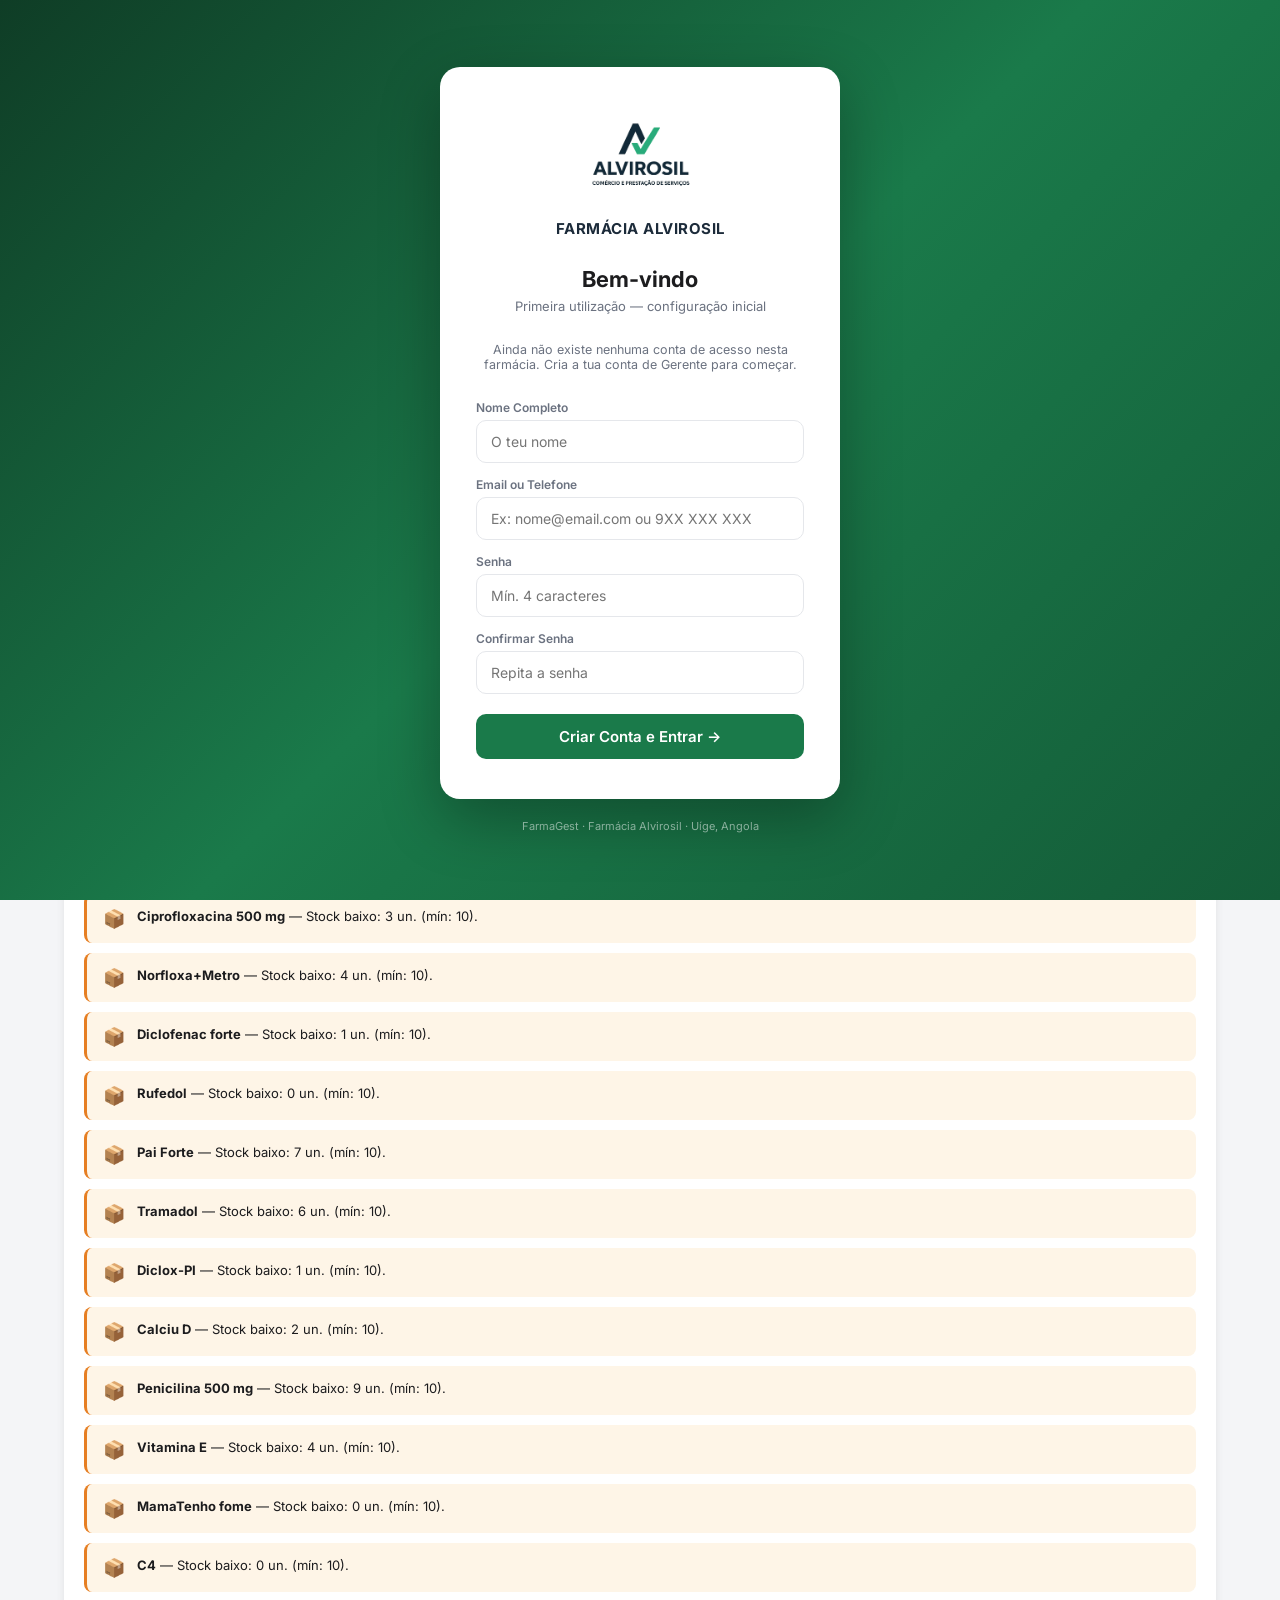
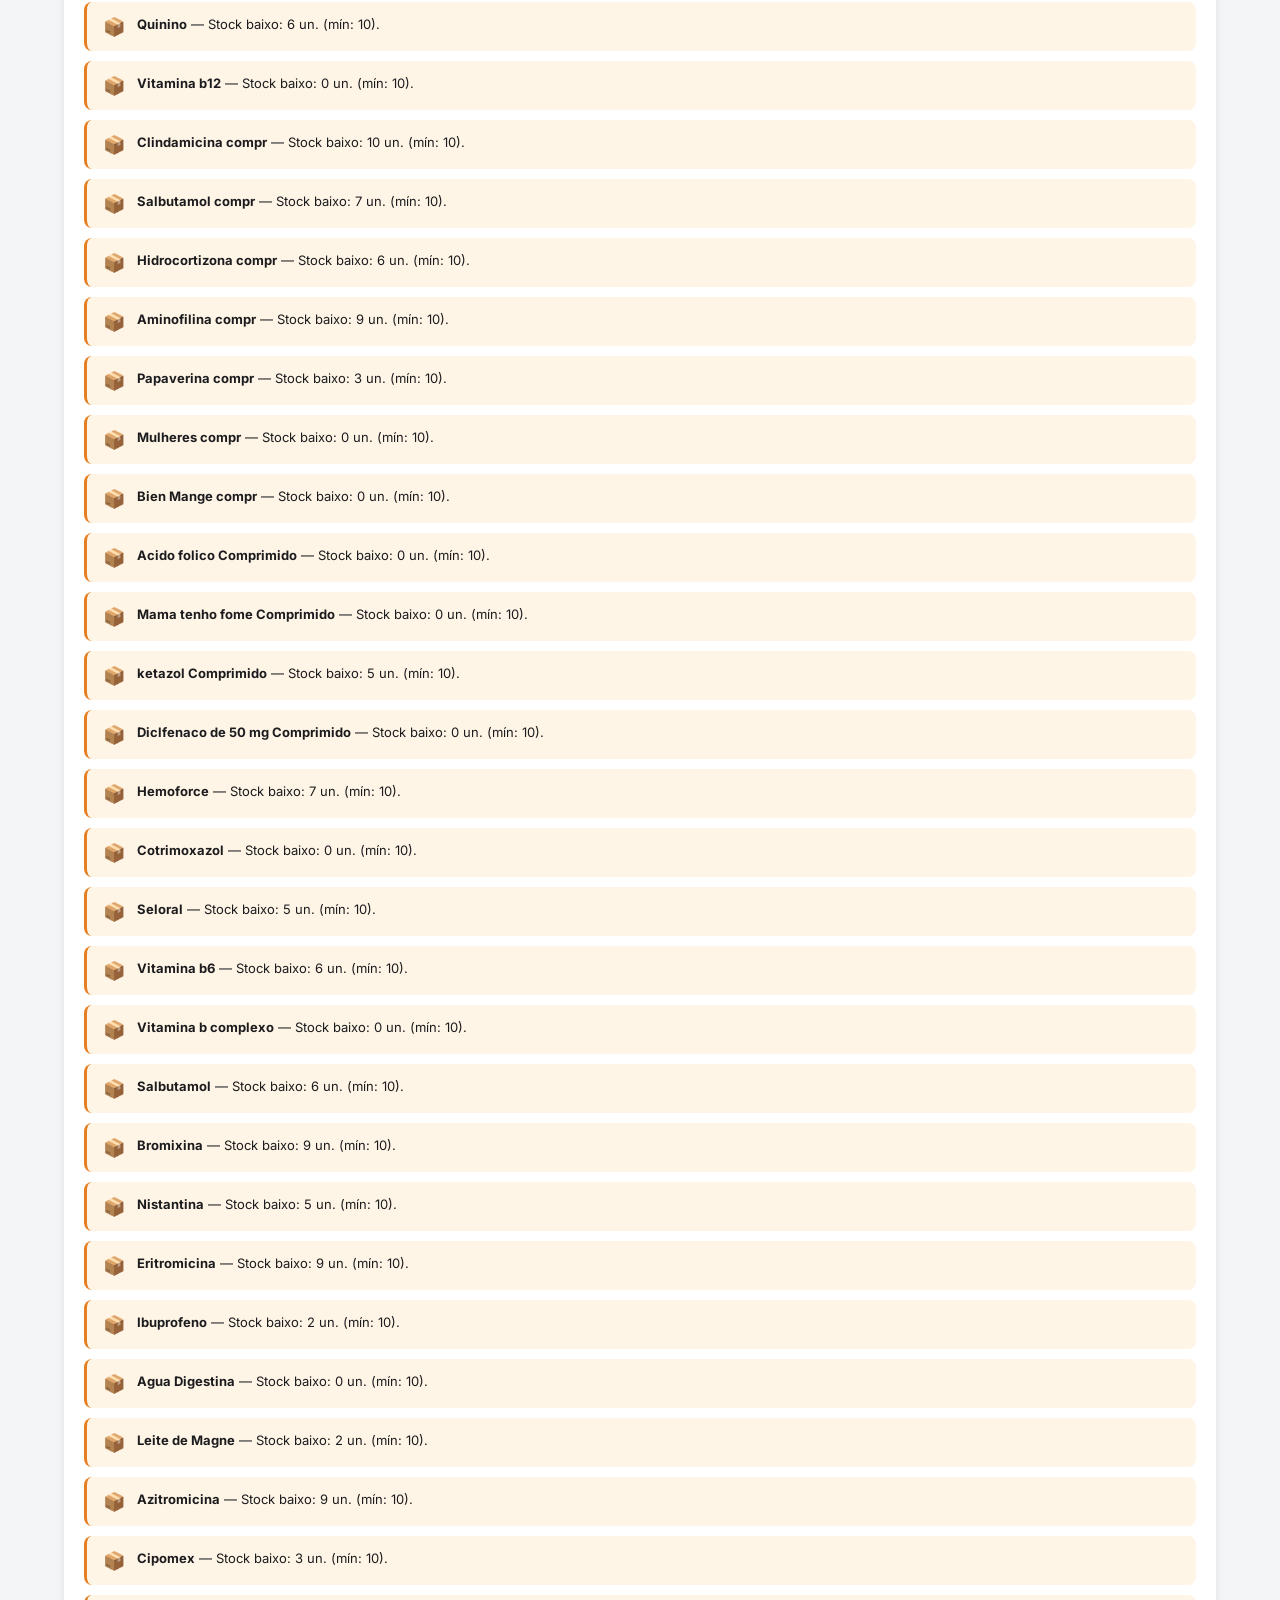
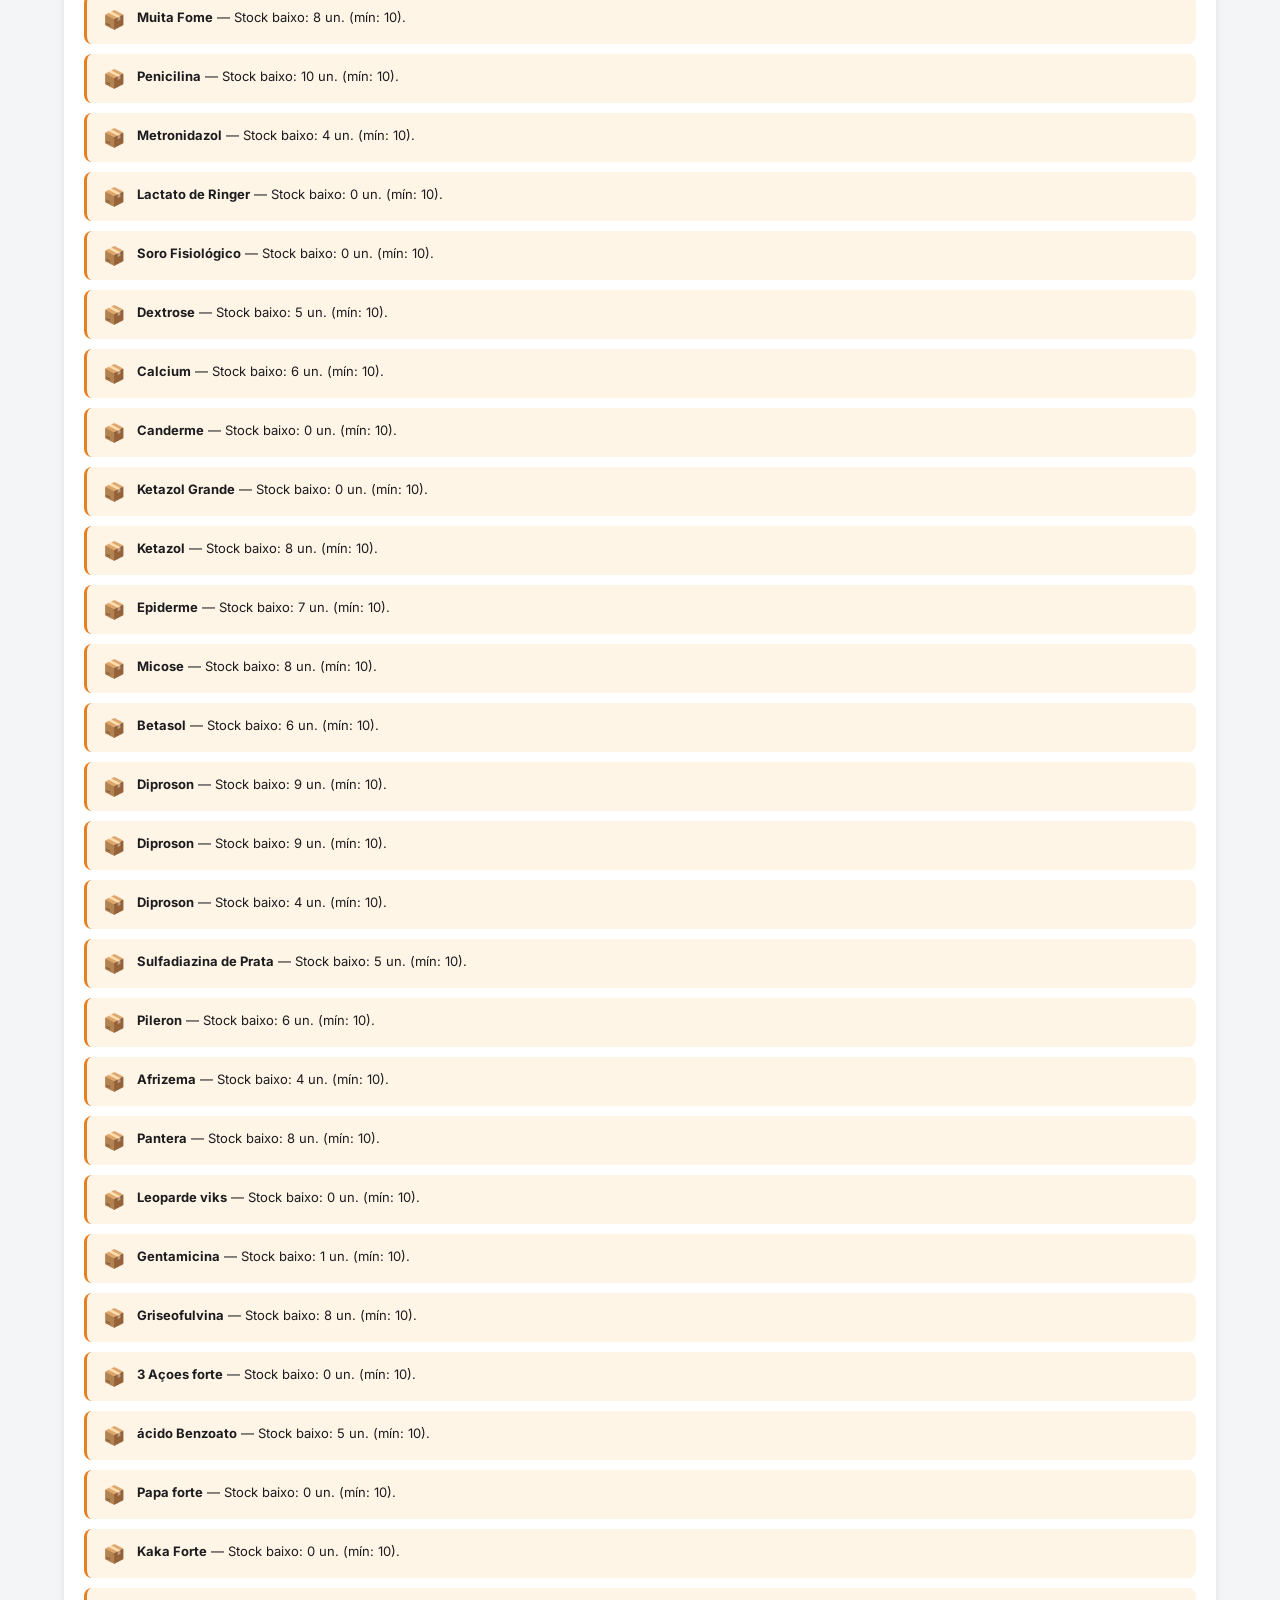
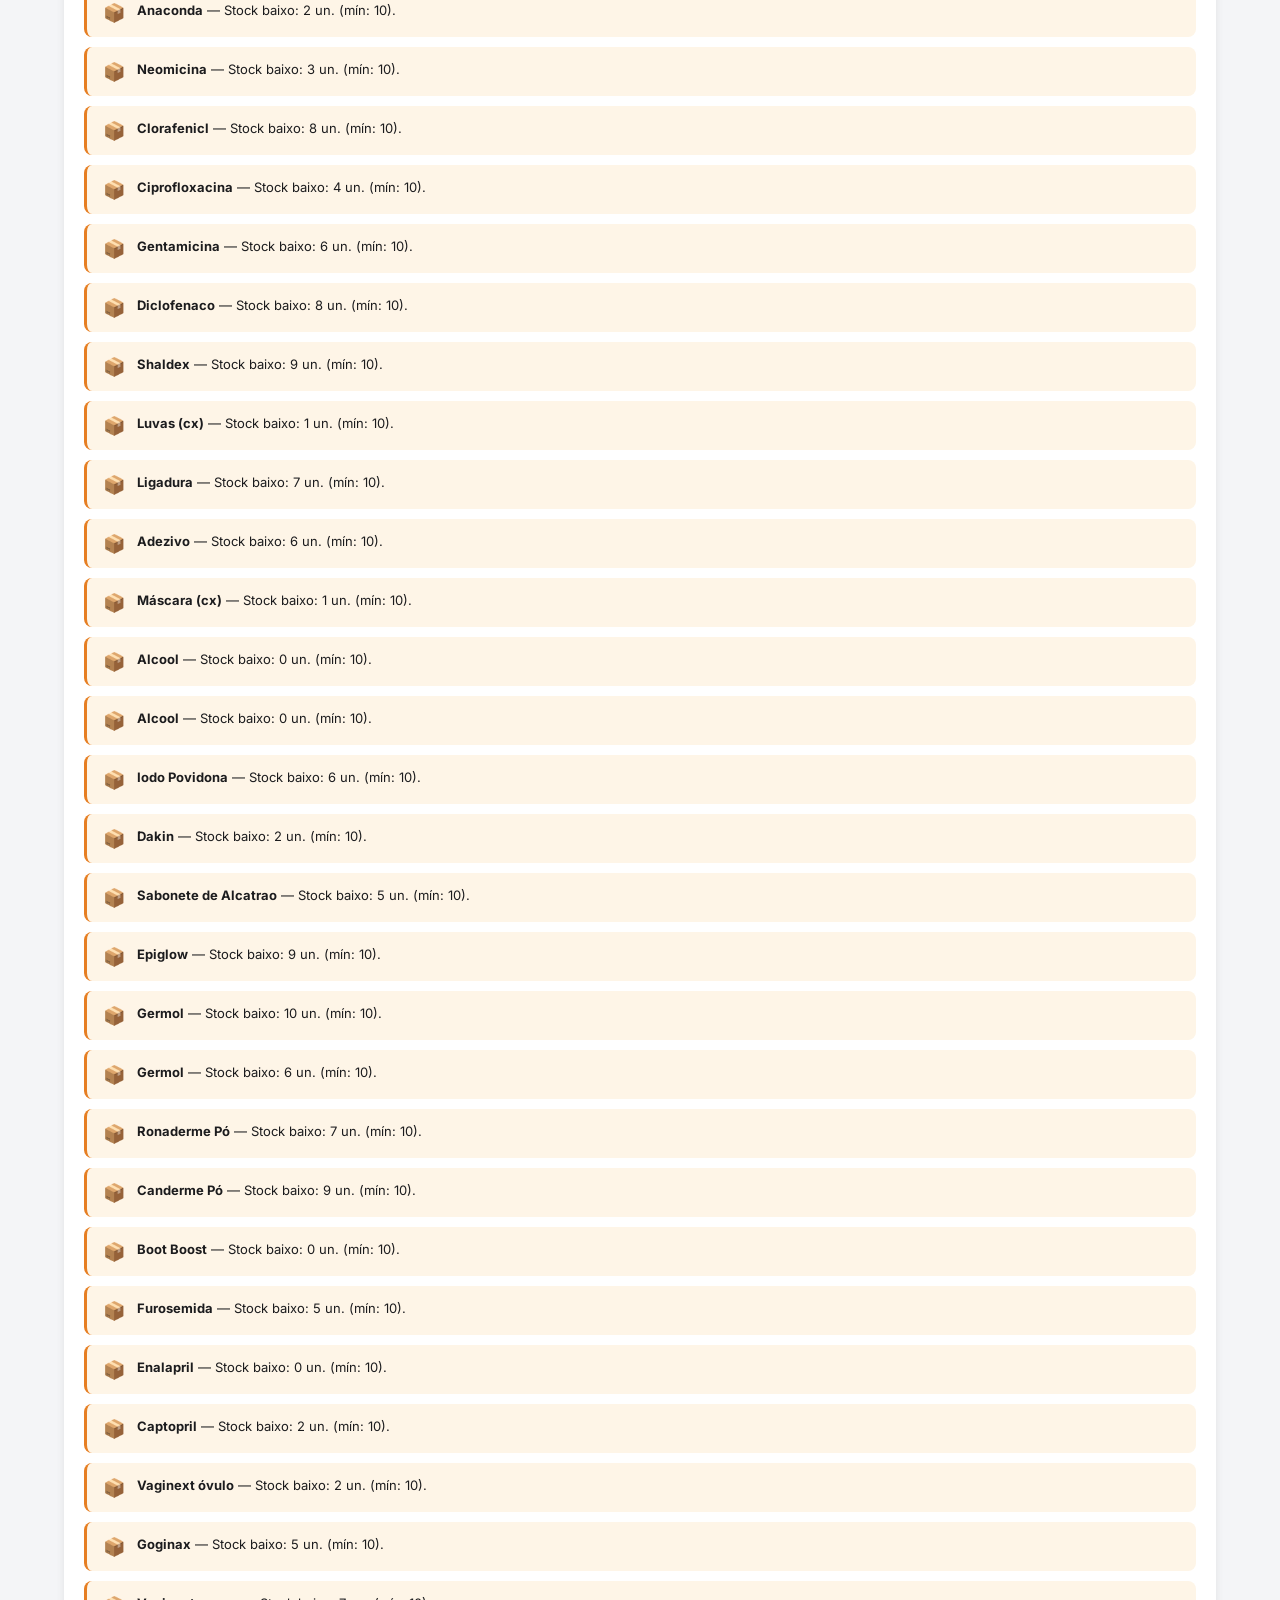
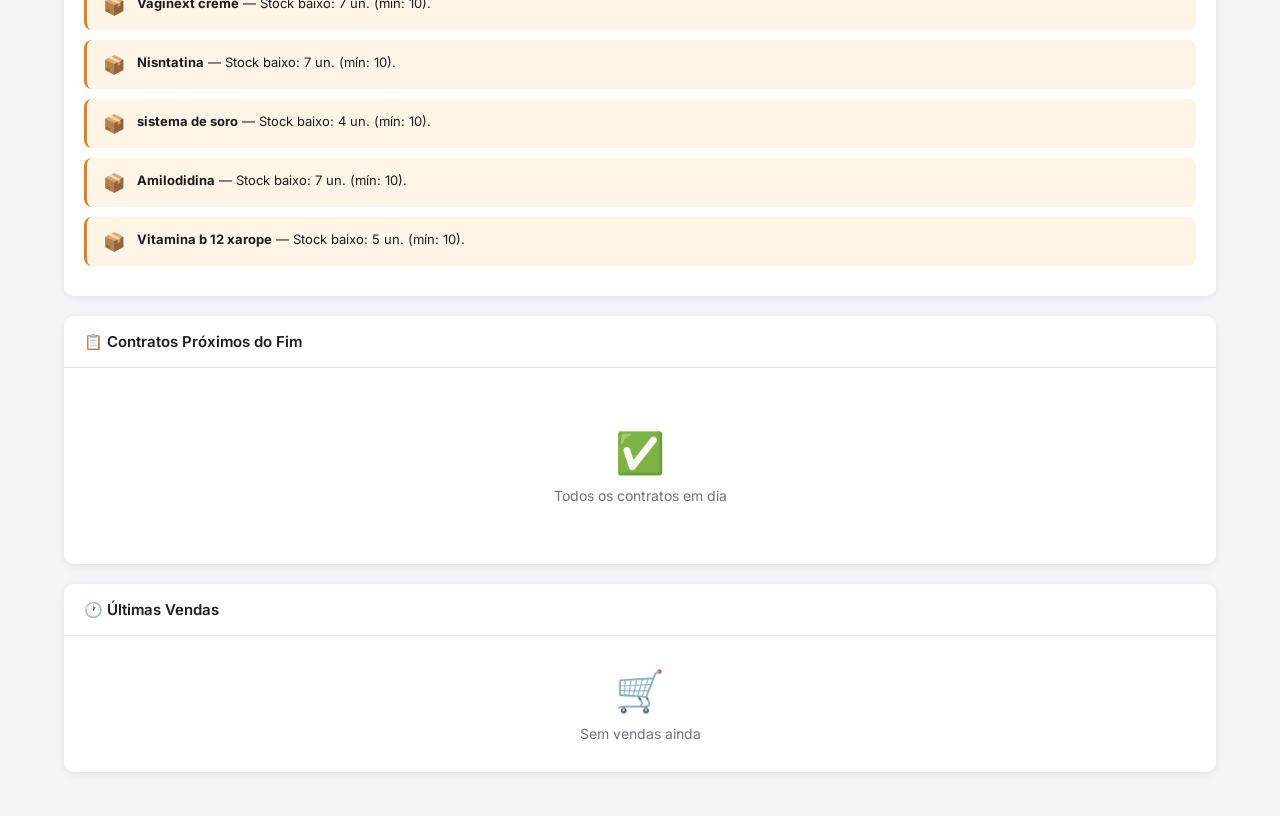
==== commit f9778711: "Rename index-48.html to index.html" ====
--- a/index.html
+++ b/index.html
@@ -30,8 +30,8 @@
     <img class="login-logo" src="logo-alvirosil.png" alt="Alvirosil">
     <div class="login-farmacia">FARMÁCIA ALVIROSIL</div>
     <div class="login-titulo">Bem-vindo</div>
-    <div class="login-sub">Introduza as suas credenciais para aceder</div>
-    <div class="login-form">
+    <div class="login-sub" id="login-sub">Introduza as suas credenciais para aceder</div>
+    <div class="login-form" id="login-form-normal">
       <div>
         <label>Email ou Telefone</label>
         <input type="text" id="login-identificador" placeholder="Ex: nome@email.com ou 9XX XXX XXX" autocomplete="username" onkeydown="if(event.key==='Enter')document.getElementById('login-senha').focus()">
@@ -45,6 +45,27 @@
       </div>
       <div class="login-erro" id="login-erro">Utilizador ou senha incorrectos.</div>
       <button class="btn-login" onclick="fazerLogin()">Entrar →</button>
+    </div>
+    <div class="login-form" id="login-form-setup" style="display:none">
+      <p style="font-size:12.5px;color:var(--cinza);margin-bottom:14px;text-align:center">Ainda não existe nenhuma conta de acesso nesta farmácia. Cria a tua conta de Gerente para começar.</p>
+      <div>
+        <label>Nome Completo</label>
+        <input type="text" id="setup-nome" placeholder="O teu nome">
+      </div>
+      <div>
+        <label>Email ou Telefone</label>
+        <input type="text" id="setup-identificador" placeholder="Ex: nome@email.com ou 9XX XXX XXX" autocomplete="username">
+      </div>
+      <div>
+        <label>Senha</label>
+        <input type="password" id="setup-senha" placeholder="Mín. 4 caracteres" autocomplete="new-password">
+      </div>
+      <div>
+        <label>Confirmar Senha</label>
+        <input type="password" id="setup-senha-confirmar" placeholder="Repita a senha" autocomplete="new-password">
+      </div>
+      <div class="login-erro" id="setup-erro"></div>
+      <button class="btn-login" onclick="criarContaGerenteInicial()">Criar Conta e Entrar →</button>
     </div>
   </div>
   <div class="login-footer">FarmaGest · Farmácia Alvirosil · Uíge, Angola</div>
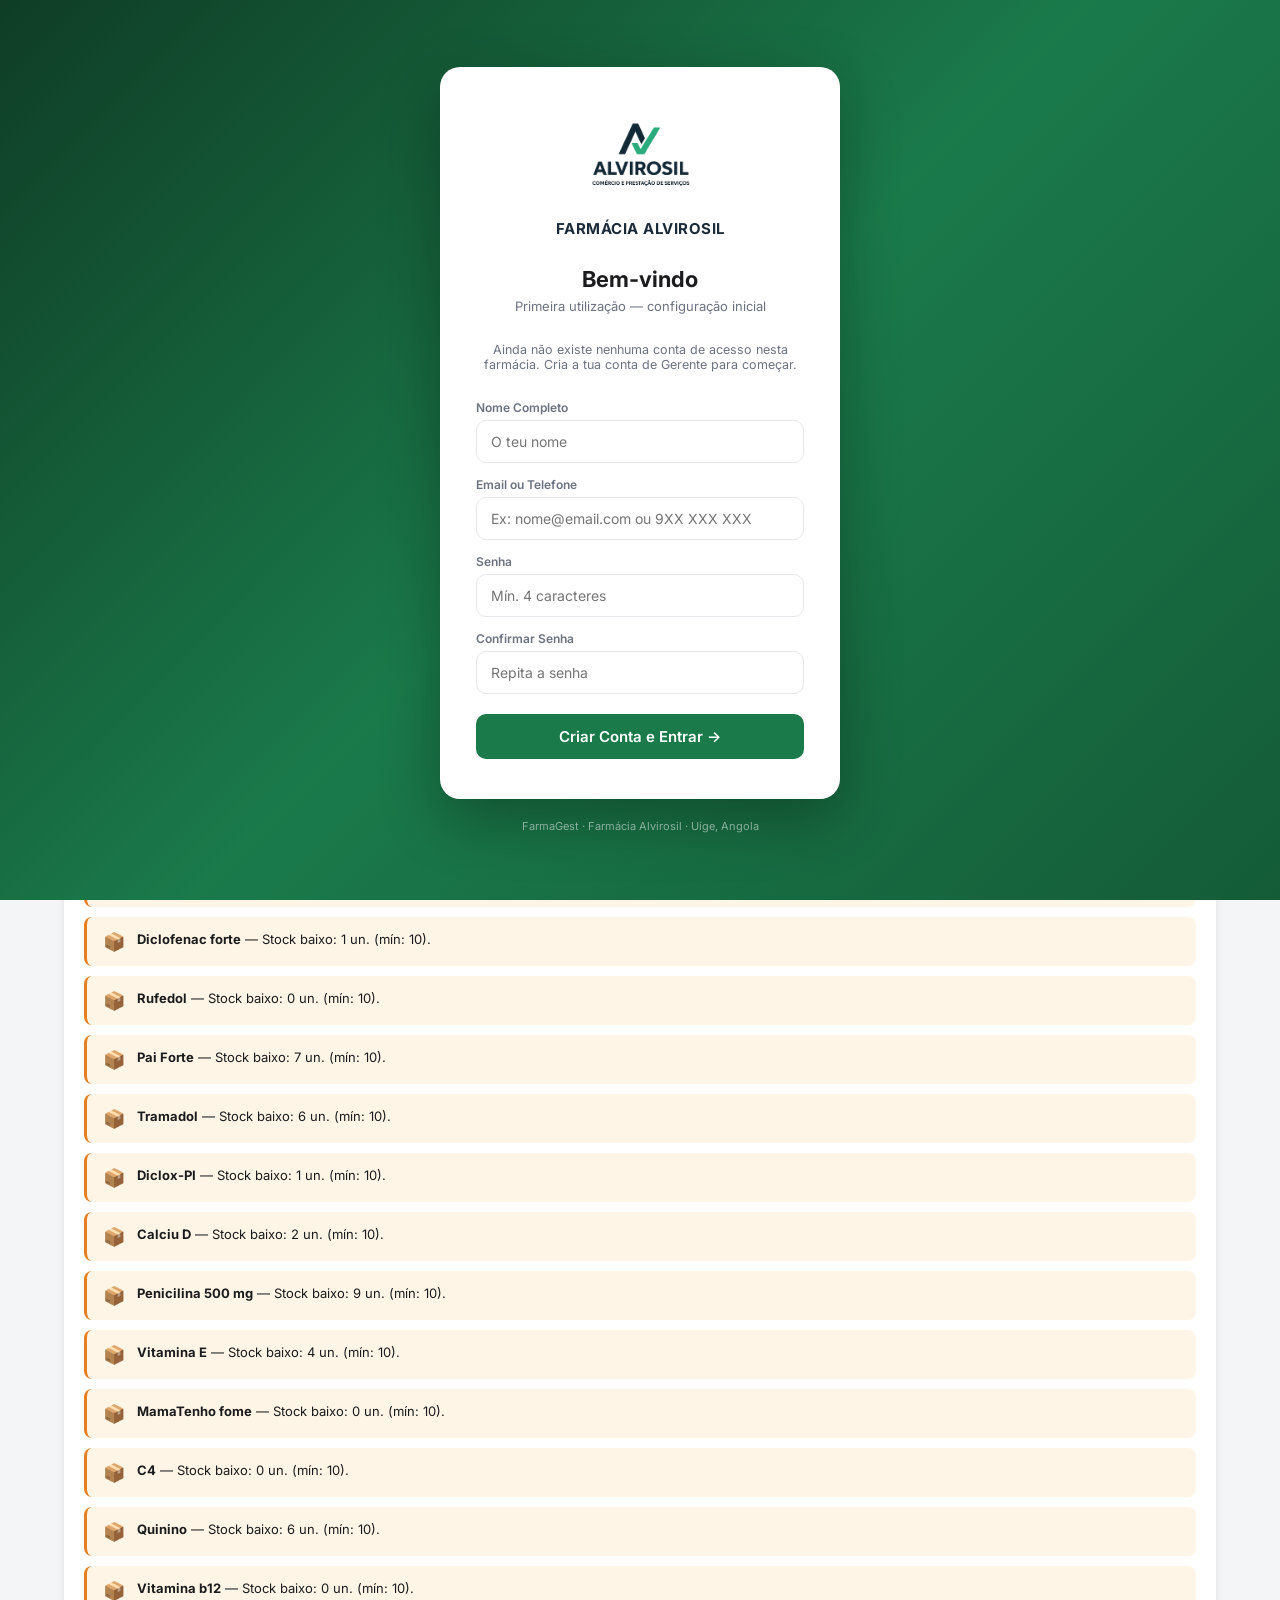
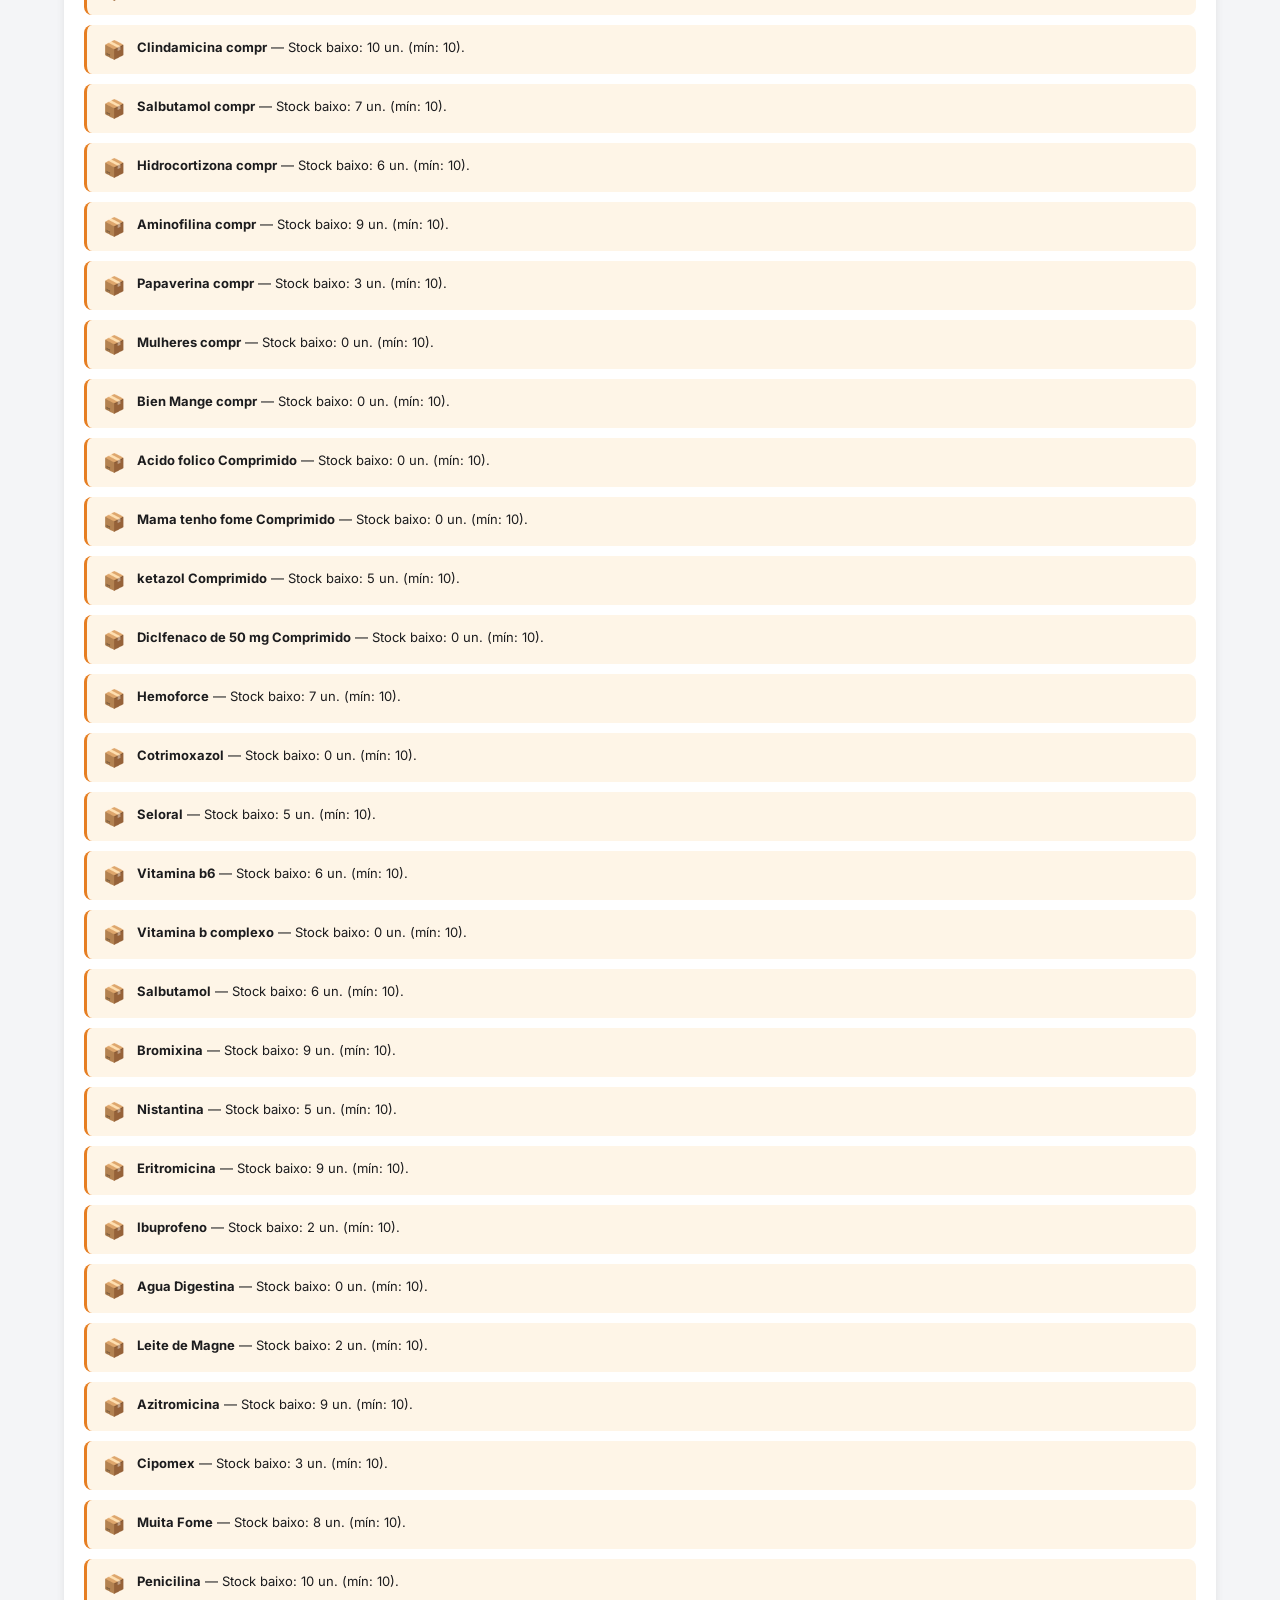
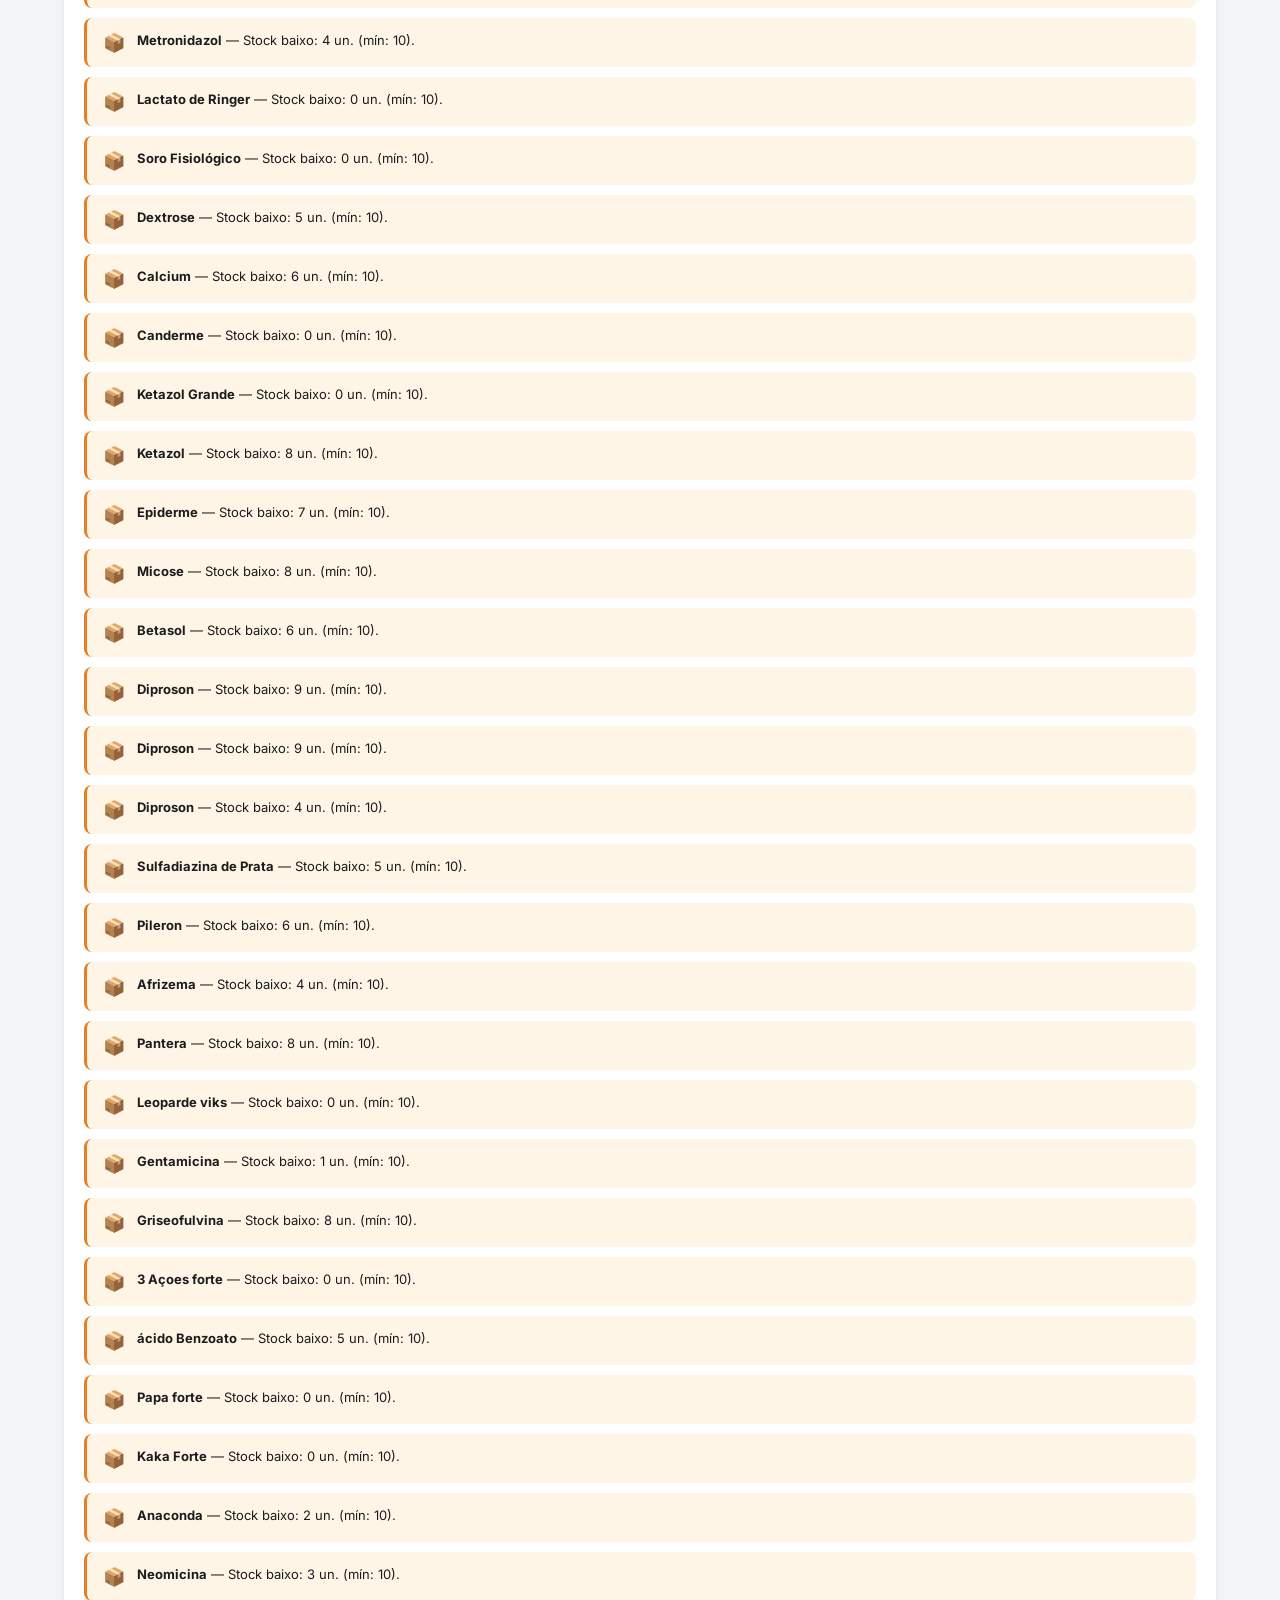
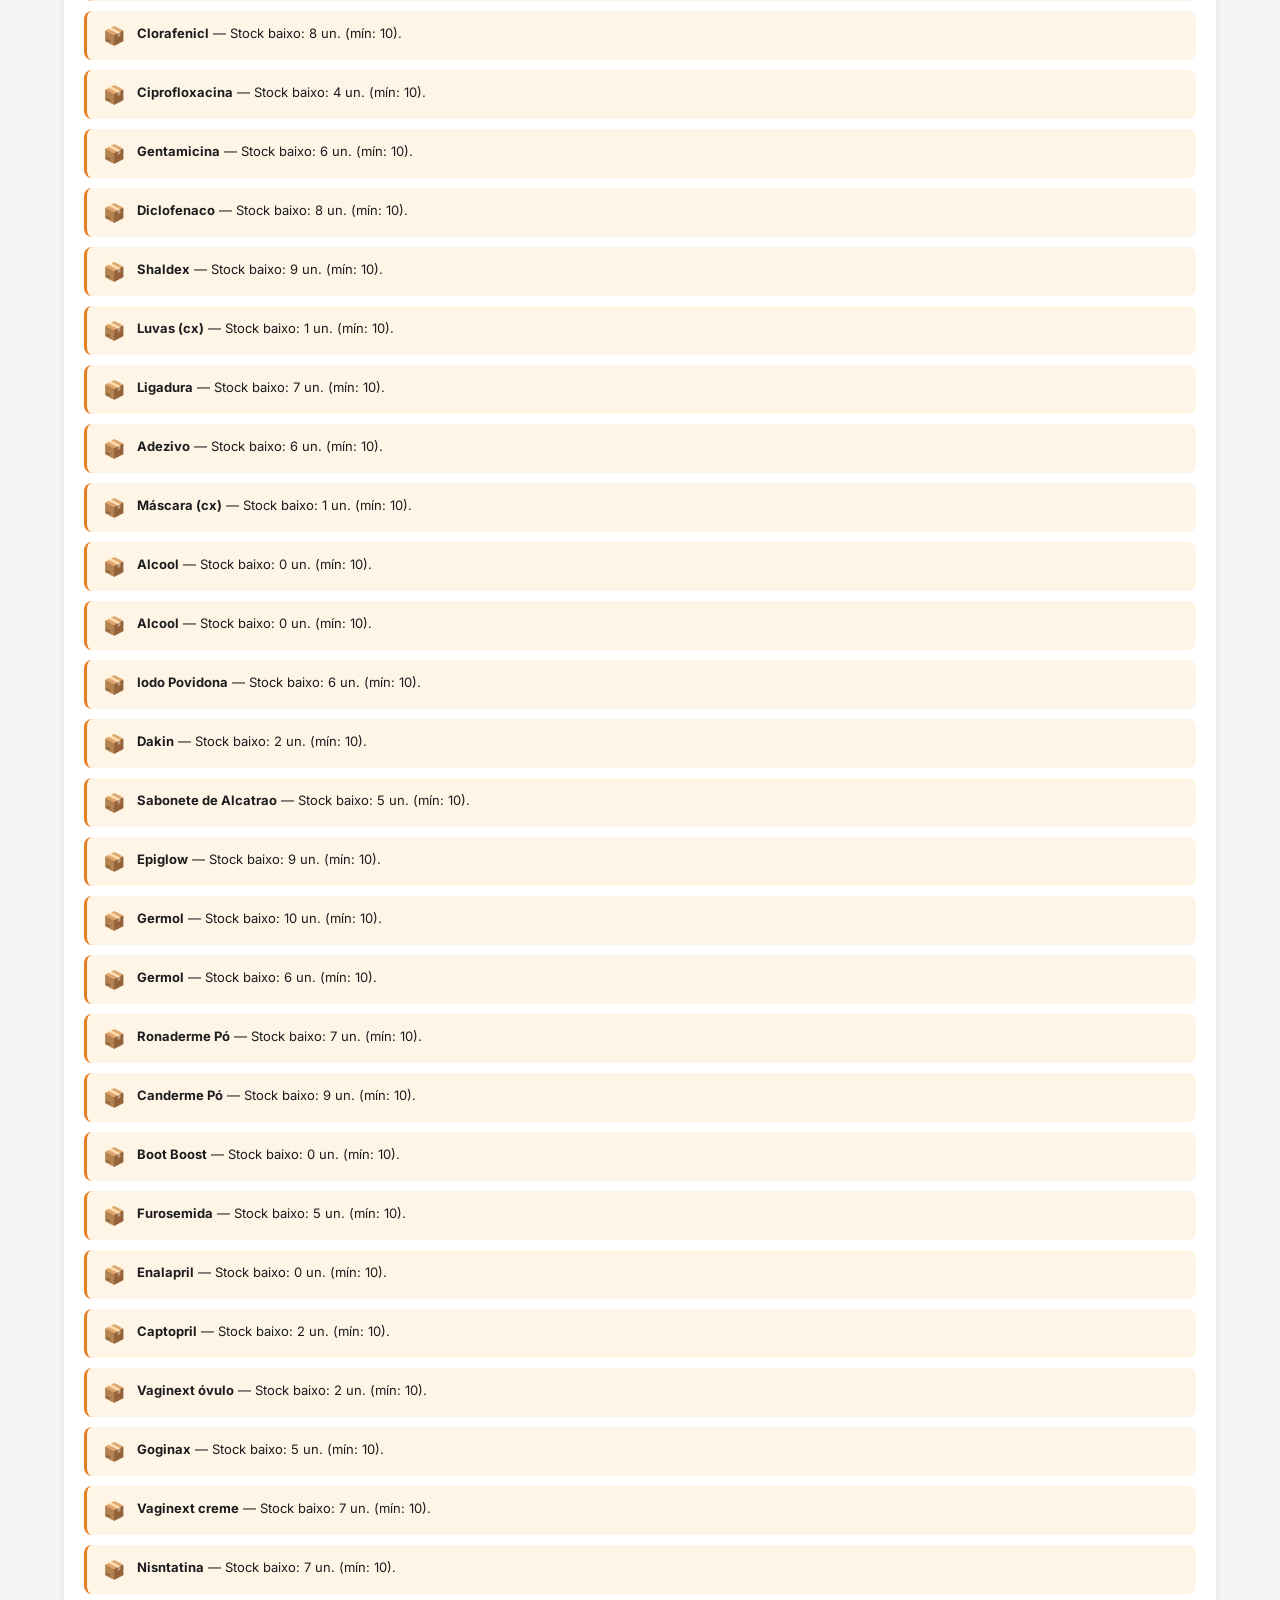
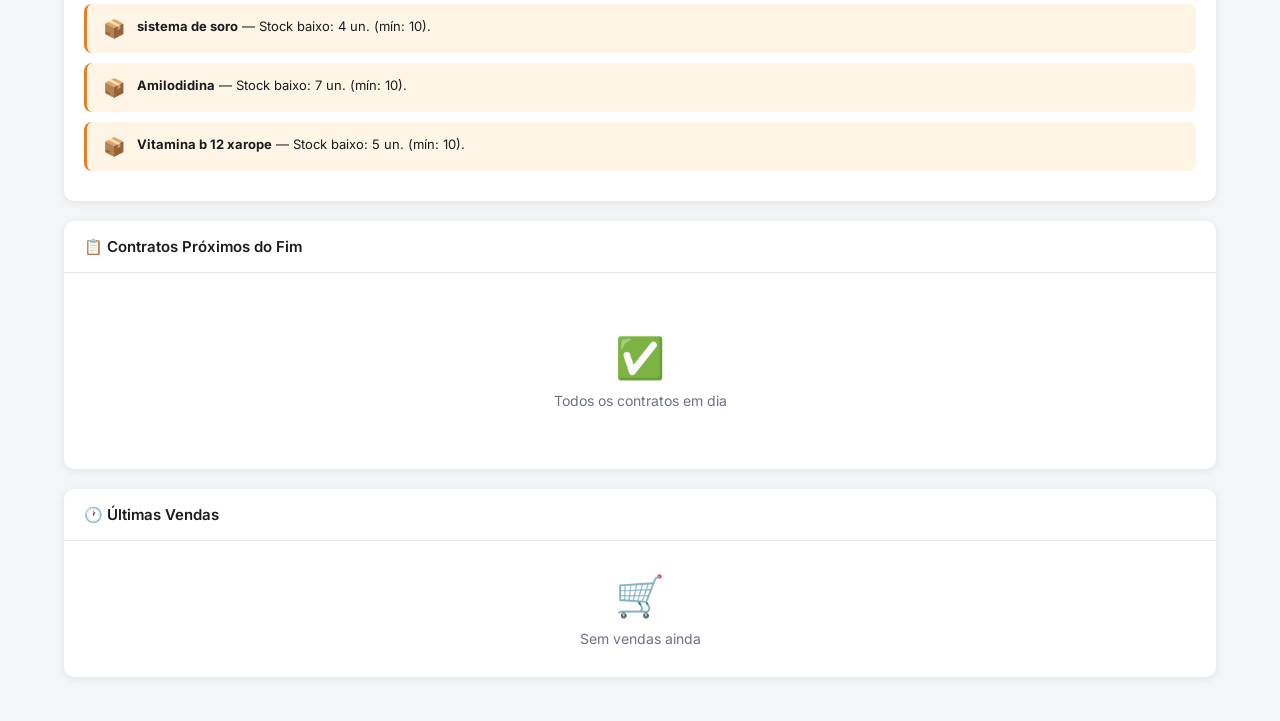
==== commit b50965b1: "Rename index-49.html to index.html" ====
--- a/index.html
+++ b/index.html
@@ -473,6 +473,7 @@
       <div class="card amarelo"><div class="card-label">Ticket Médio</div><div class="card-valor" id="rel-ticket" style="font-size:20px">Kz 0</div><div class="card-sub">por venda</div></div>
       <div class="card vermelho"><div class="card-label">Produto Mais Vendido</div><div class="card-valor" id="rel-top">—</div><div class="card-sub">produto nº 1</div></div>
     </div>
+    <div class="section-titulo" style="font-size:15px;margin:22px 0 10px;color:var(--cinza)">📊 Visão Geral</div>
     <div class="relatorio-grid">
       <div class="painel"><div class="painel-header"><span class="painel-titulo">Produtos Mais Vendidos</span></div><div class="painel-body"><div class="grafico-bar" id="grafico-top-produtos"></div></div></div>
       <div class="painel"><div class="painel-header"><span class="painel-titulo">Stock por Categoria</span></div><div class="painel-body"><div class="grafico-bar" id="grafico-categorias"></div></div></div>
@@ -514,32 +515,7 @@
         <div id="grafico-fluxo-caixa" style="width:100%;overflow-x:auto"></div>
       </div>
     </div>
-    <div class="painel">
-      <div class="painel-header"><span class="painel-titulo">📄 Relatório Mensal</span></div>
-      <div class="painel-body" style="display:flex;gap:14px;flex-wrap:wrap;align-items:flex-end">
-        <div class="form-group" style="margin:0">
-          <label>Mês de referência</label>
-          <input type="month" id="rel-mes-ref">
-        </div>
-        <button class="btn btn-primary" onclick="exportarRelatorioMensal()">📄 Exportar Relatório Mensal (PDF)</button>
-        <span style="font-size:12px;color:var(--cinza)">Abre numa nova janela — escolhe "Guardar como PDF" na caixa de impressão.<br>O período do relatório vai do dia 6 do mês anterior ao dia 5 do mês selecionado, para permitir fechar as contas até ao dia 7 (compensando atrasos ao inserir vendas no sistema).</span>
-      </div>
-    </div>
-    <div class="painel">
-      <div class="painel-header"><span class="painel-titulo">🔒 Fecho de Mês</span></div>
-      <div class="painel-body" style="display:flex;flex-direction:column;gap:12px">
-        <div id="fecho-status" style="font-size:13.5px;font-weight:600"></div>
-        <div style="display:flex;gap:14px;flex-wrap:wrap;align-items:flex-end">
-          <div class="form-group" style="margin:0">
-            <label>Fechar contas até (inclusive)</label>
-            <input type="date" id="fecho-data-ate">
-          </div>
-          <button class="btn btn-danger" onclick="fecharContasAte()">🔒 Fechar Contas</button>
-          <button class="btn btn-outline" onclick="reabrirContas()">🔓 Reabrir</button>
-        </div>
-        <span style="font-size:12px;color:var(--cinza)">🔒 O fecho de contas agora é sempre manual — o sistema não fecha nada sozinho. Usa o botão abaixo quando quiseres fechar (ex: depois de conferires as vendas do mês).<br>🔓 Reabrir: escolhe a data do dia mais antigo que precisas de lançar/editar e clica "Reabrir" — esse dia e todos os posteriores ficam livres para lançamentos. Deixa o campo vazio para reabrir todo o histórico. Só o Gerente pode reabrir.</span>
-      </div>
-    </div>
+    <div class="section-titulo" style="font-size:15px;margin:22px 0 10px;color:var(--cinza)">🛒 Vendas</div>
     <div class="painel">
       <div class="painel-header"><span class="painel-titulo">📅 Relatório Diário / Semanal de Vendas</span></div>
       <div class="painel-body" style="display:flex;gap:14px;flex-wrap:wrap;align-items:flex-end">
@@ -558,6 +534,18 @@
         <span style="font-size:12px;color:var(--cinza)">Diário: vendas desse dia. Semanal: vendas de segunda a domingo, a partir da data escolhida.</span>
       </div>
     </div>
+    <div class="painel">
+      <div class="painel-header"><span class="painel-titulo">📄 Relatório Mensal</span></div>
+      <div class="painel-body" style="display:flex;gap:14px;flex-wrap:wrap;align-items:flex-end">
+        <div class="form-group" style="margin:0">
+          <label>Mês de referência</label>
+          <input type="month" id="rel-mes-ref">
+        </div>
+        <button class="btn btn-primary" onclick="exportarRelatorioMensal()">📄 Exportar Relatório Mensal (PDF)</button>
+        <span style="font-size:12px;color:var(--cinza)">Abre numa nova janela — escolhe "Guardar como PDF" na caixa de impressão.<br>O período do relatório vai do dia 6 do mês anterior ao dia 5 do mês selecionado, para permitir fechar as contas até ao dia 7 (compensando atrasos ao inserir vendas no sistema).</span>
+      </div>
+    </div>
+    <div class="section-titulo" style="font-size:15px;margin:22px 0 10px;color:var(--cinza)">📦 Stock & Validades</div>
     <div class="painel">
       <div class="painel-header"><span class="painel-titulo">📦 Relatório — Stock Abaixo do Mínimo</span></div>
       <div class="painel-body" style="display:flex;gap:14px;flex-wrap:wrap;align-items:center">
@@ -584,14 +572,6 @@
       </div>
     </div>
     <div class="painel">
-      <div class="painel-header"><span class="painel-titulo">👩 Relatório — Produtos da Gestão</span></div>
-      <div class="painel-body" style="display:flex;gap:14px;flex-wrap:wrap;align-items:center">
-        <button class="btn btn-primary" style="background:#7C3AED" onclick="exportarRelatorioGestao()">📄 Exportar Relatório (PDF)</button>
-        <button class="btn btn-outline" onclick="exportarRelatorioGestaoCSV()">⬇️ CSV / Excel</button>
-        <span style="font-size:12px;color:var(--cinza)">Stock, validades e produtos abaixo do mínimo apenas dos produtos marcados como "Gestão" (ex: HCG, Pílula). Marca o proprietário em Stock → Novo/Editar Produto.</span>
-      </div>
-    </div>
-    <div class="painel">
       <div class="painel-header"><span class="painel-titulo">⚠️ Relatórios Rápidos de Stock</span></div>
       <div class="painel-body" style="display:flex;gap:24px;flex-wrap:wrap;align-items:flex-start">
         <div style="display:flex;flex-direction:column;gap:6px;max-width:360px">
@@ -616,6 +596,15 @@
         </div>
       </div>
     </div>
+    <div class="painel">
+      <div class="painel-header"><span class="painel-titulo">👩 Relatório — Produtos da Gestão</span></div>
+      <div class="painel-body" style="display:flex;gap:14px;flex-wrap:wrap;align-items:center">
+        <button class="btn btn-primary" style="background:#7C3AED" onclick="exportarRelatorioGestao()">📄 Exportar Relatório (PDF)</button>
+        <button class="btn btn-outline" onclick="exportarRelatorioGestaoCSV()">⬇️ CSV / Excel</button>
+        <span style="font-size:12px;color:var(--cinza)">Stock, validades e produtos abaixo do mínimo apenas dos produtos marcados como "Gestão" (ex: HCG, Pílula). Marca o proprietário em Stock → Novo/Editar Produto.</span>
+      </div>
+    </div>
+    <div class="section-titulo" style="font-size:15px;margin:22px 0 10px;color:var(--cinza)">📋 Balanço & Fecho de Contas</div>
     <div class="painel">
       <div class="painel-header"><span class="painel-titulo">📋 Balanço de Estoque (Contagem Física)</span></div>
       <div class="painel-body" style="display:flex;flex-direction:column;gap:14px">
@@ -660,6 +649,22 @@
         <div id="balancos-historico-container"></div>
       </div>
     </div>
+    <div class="painel">
+      <div class="painel-header"><span class="painel-titulo">🔒 Fecho de Mês</span></div>
+      <div class="painel-body" style="display:flex;flex-direction:column;gap:12px">
+        <div id="fecho-status" style="font-size:13.5px;font-weight:600"></div>
+        <div style="display:flex;gap:14px;flex-wrap:wrap;align-items:flex-end">
+          <div class="form-group" style="margin:0">
+            <label>Fechar contas até (inclusive)</label>
+            <input type="date" id="fecho-data-ate">
+          </div>
+          <button class="btn btn-danger" onclick="fecharContasAte()">🔒 Fechar Contas</button>
+          <button class="btn btn-outline" onclick="reabrirContas()">🔓 Reabrir</button>
+        </div>
+        <span style="font-size:12px;color:var(--cinza)">🔒 O fecho de contas agora é sempre manual — o sistema não fecha nada sozinho. Usa o botão abaixo quando quiseres fechar (ex: depois de conferires as vendas do mês).<br>🔓 Reabrir: escolhe a data do dia mais antigo que precisas de lançar/editar e clica "Reabrir" — esse dia e todos os posteriores ficam livres para lançamentos. Deixa o campo vazio para reabrir todo o histórico. Só o Gerente pode reabrir.</span>
+      </div>
+    </div>
+    <div class="section-titulo" style="font-size:15px;margin:22px 0 10px;color:var(--cinza)">💾 Dados</div>
     <div class="painel"><div class="painel-header"><span class="painel-titulo">💾 Dados</span></div><div class="painel-body" style="display:flex;gap:12px;flex-wrap:wrap"><button class="btn btn-outline" onclick="exportarDados()">⬇️ Exportar JSON</button><button class="btn btn-outline" onclick="importarDados()">⬆️ Importar JSON</button><button class="btn btn-danger" onclick="resetarDados()">🗑️ Apagar Tudo</button></div></div>
   </section>
 
@@ -801,12 +806,10 @@
       <div class="painel-header"><span class="painel-titulo">☁️ Sincronização com a Nuvem</span></div>
       <div class="painel-body">
         <p style="font-size:13px;color:var(--cinza);margin-bottom:16px">
-          Use <strong>Sincronizar Agora</strong> para enviar/receber dados da Supabase.<br>
-          Use <strong>Limpar Nuvem e Ressincronizar</strong> para apagar completamente os dados antigos da nuvem e substituir pelos dados actuais deste dispositivo (249 produtos incluídos). Use apenas quando necessário.
+          Use <strong>Sincronizar Agora</strong> para enviar/receber dados da Supabase.
         </p>
         <div style="display:flex;gap:12px;flex-wrap:wrap">
           <button class="btn btn-primary" onclick="sincronizarComNuvem().then(()=>alert('✅ Sincronizado com sucesso!'))">🔄 Sincronizar Agora</button>
-          <button class="btn" style="background:#c0392b;color:white;border:none;padding:10px 18px;border-radius:10px;cursor:pointer;font-size:13px" onclick="limparNuvemERessincronizar()">🗑️ Limpar Nuvem e Ressincronizar</button>
         </div>
         <div id="sync-status" style="margin-top:12px;font-size:13px;color:var(--cinza)"></div>
       </div>
